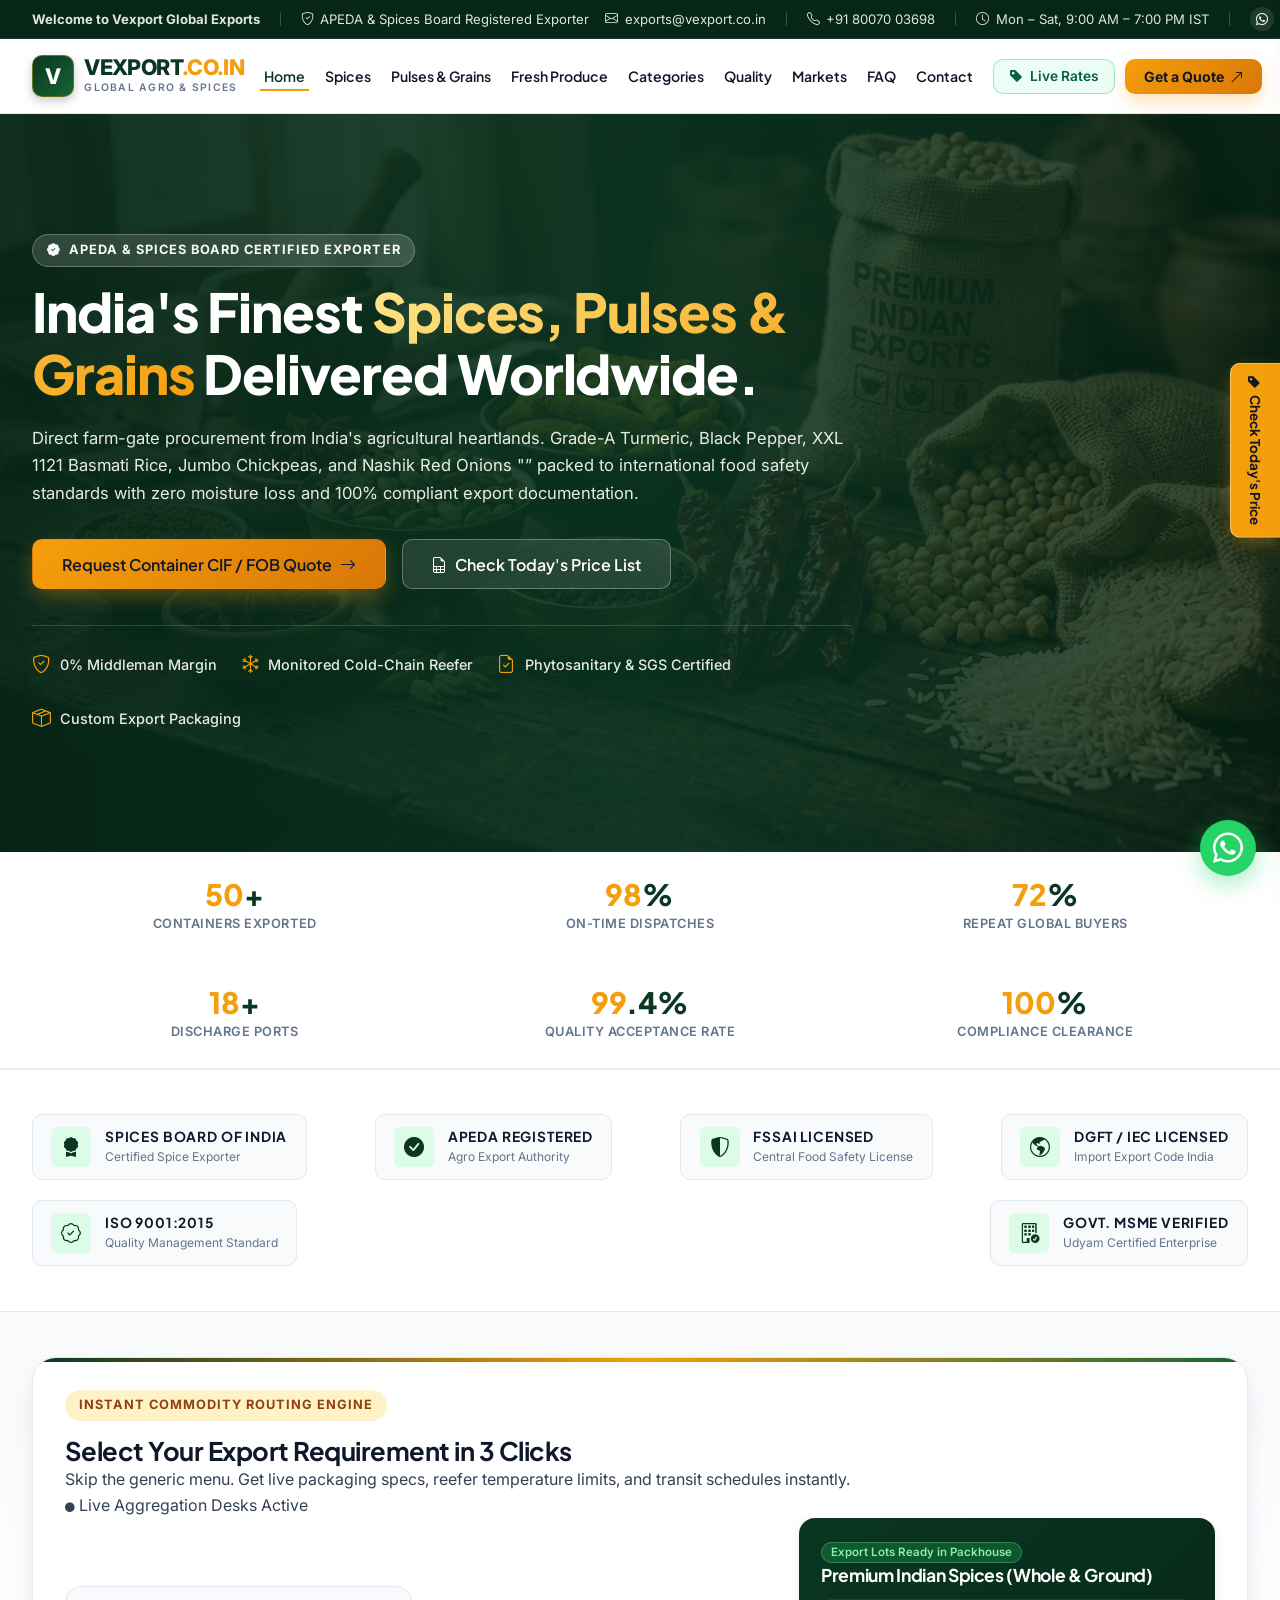
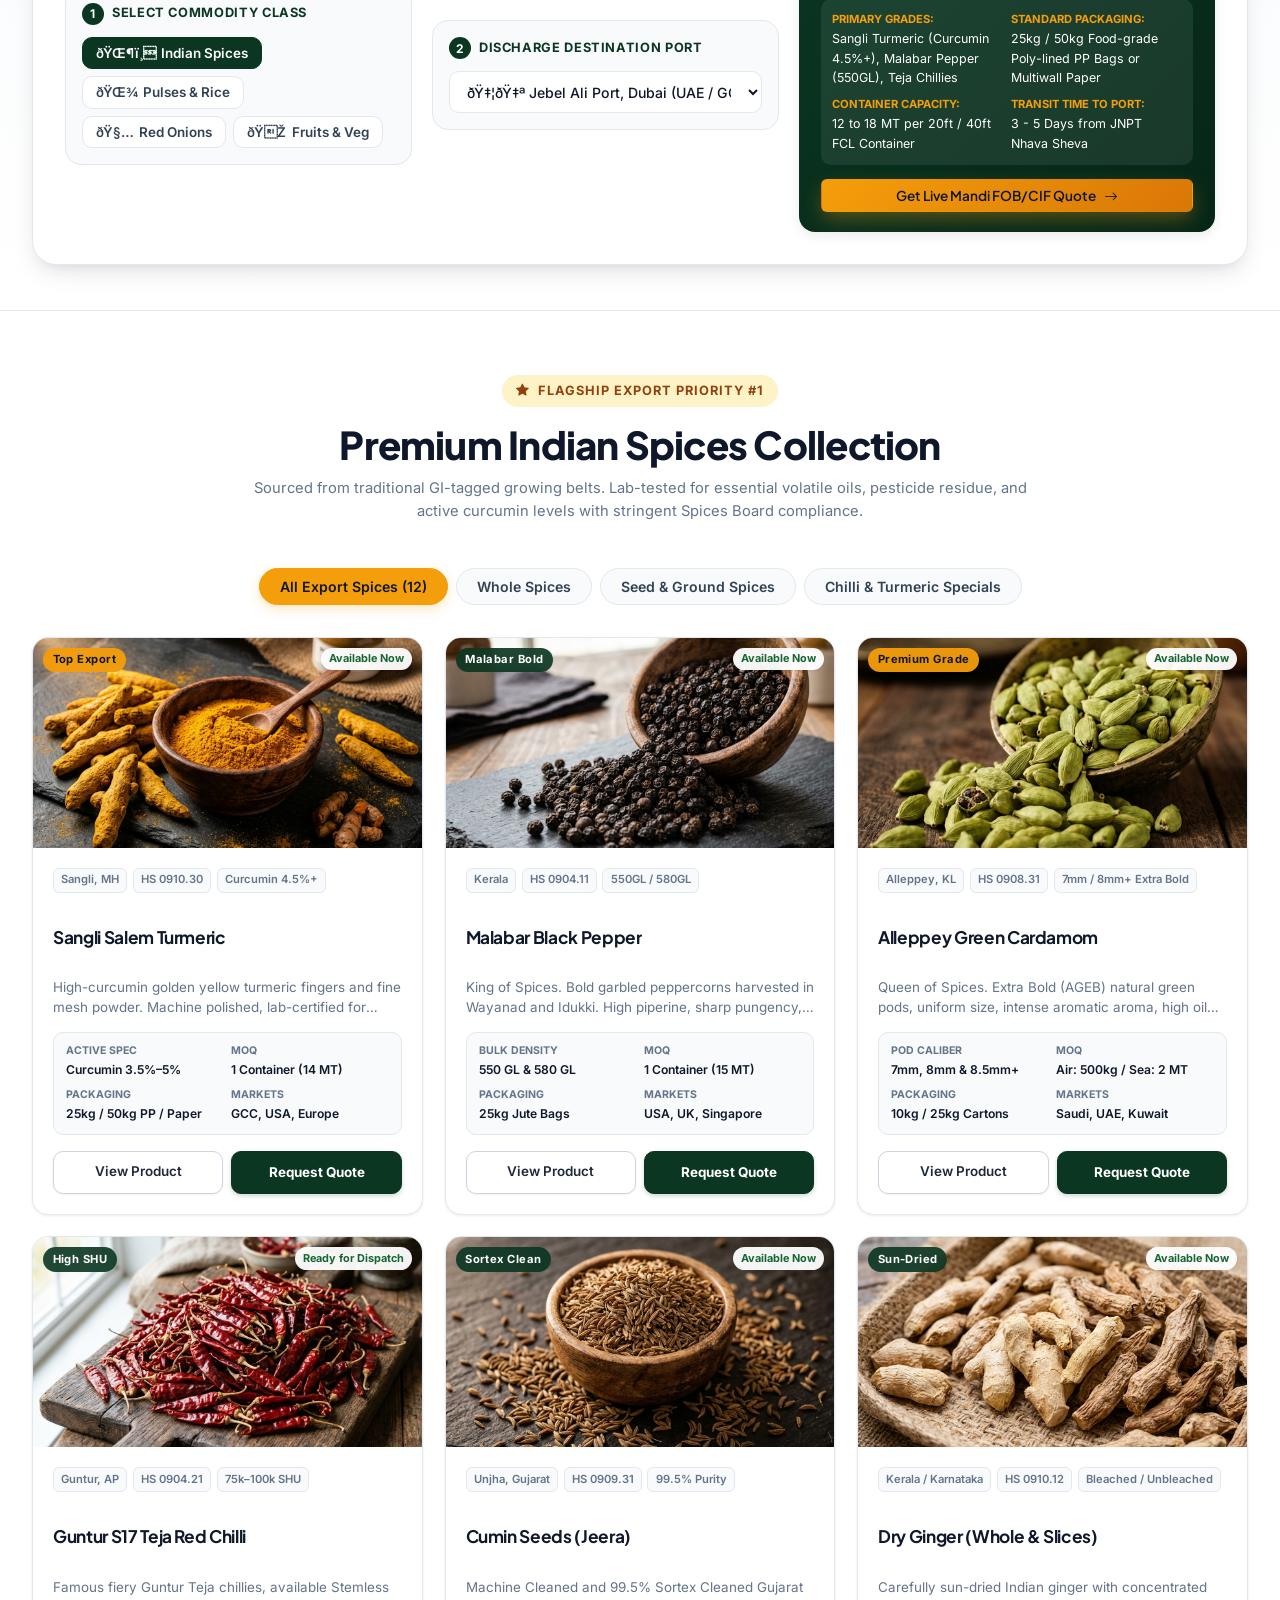
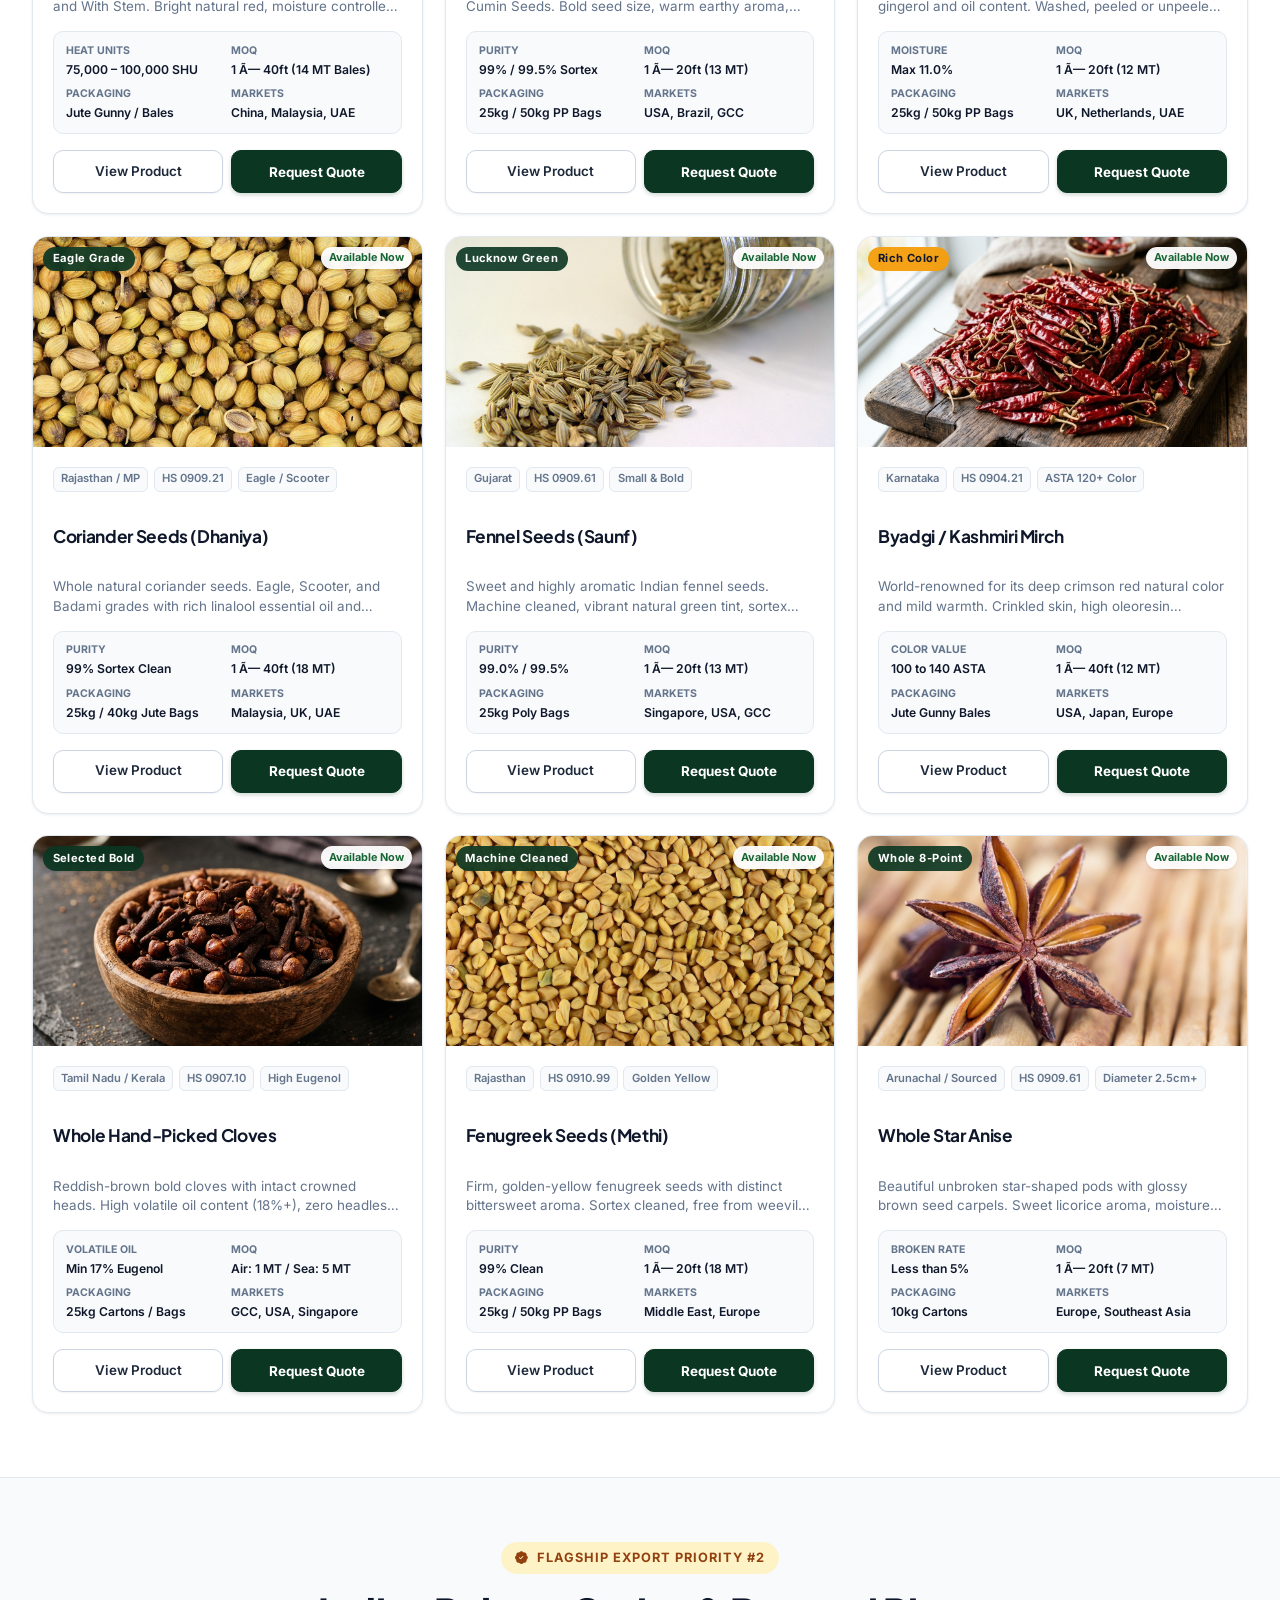
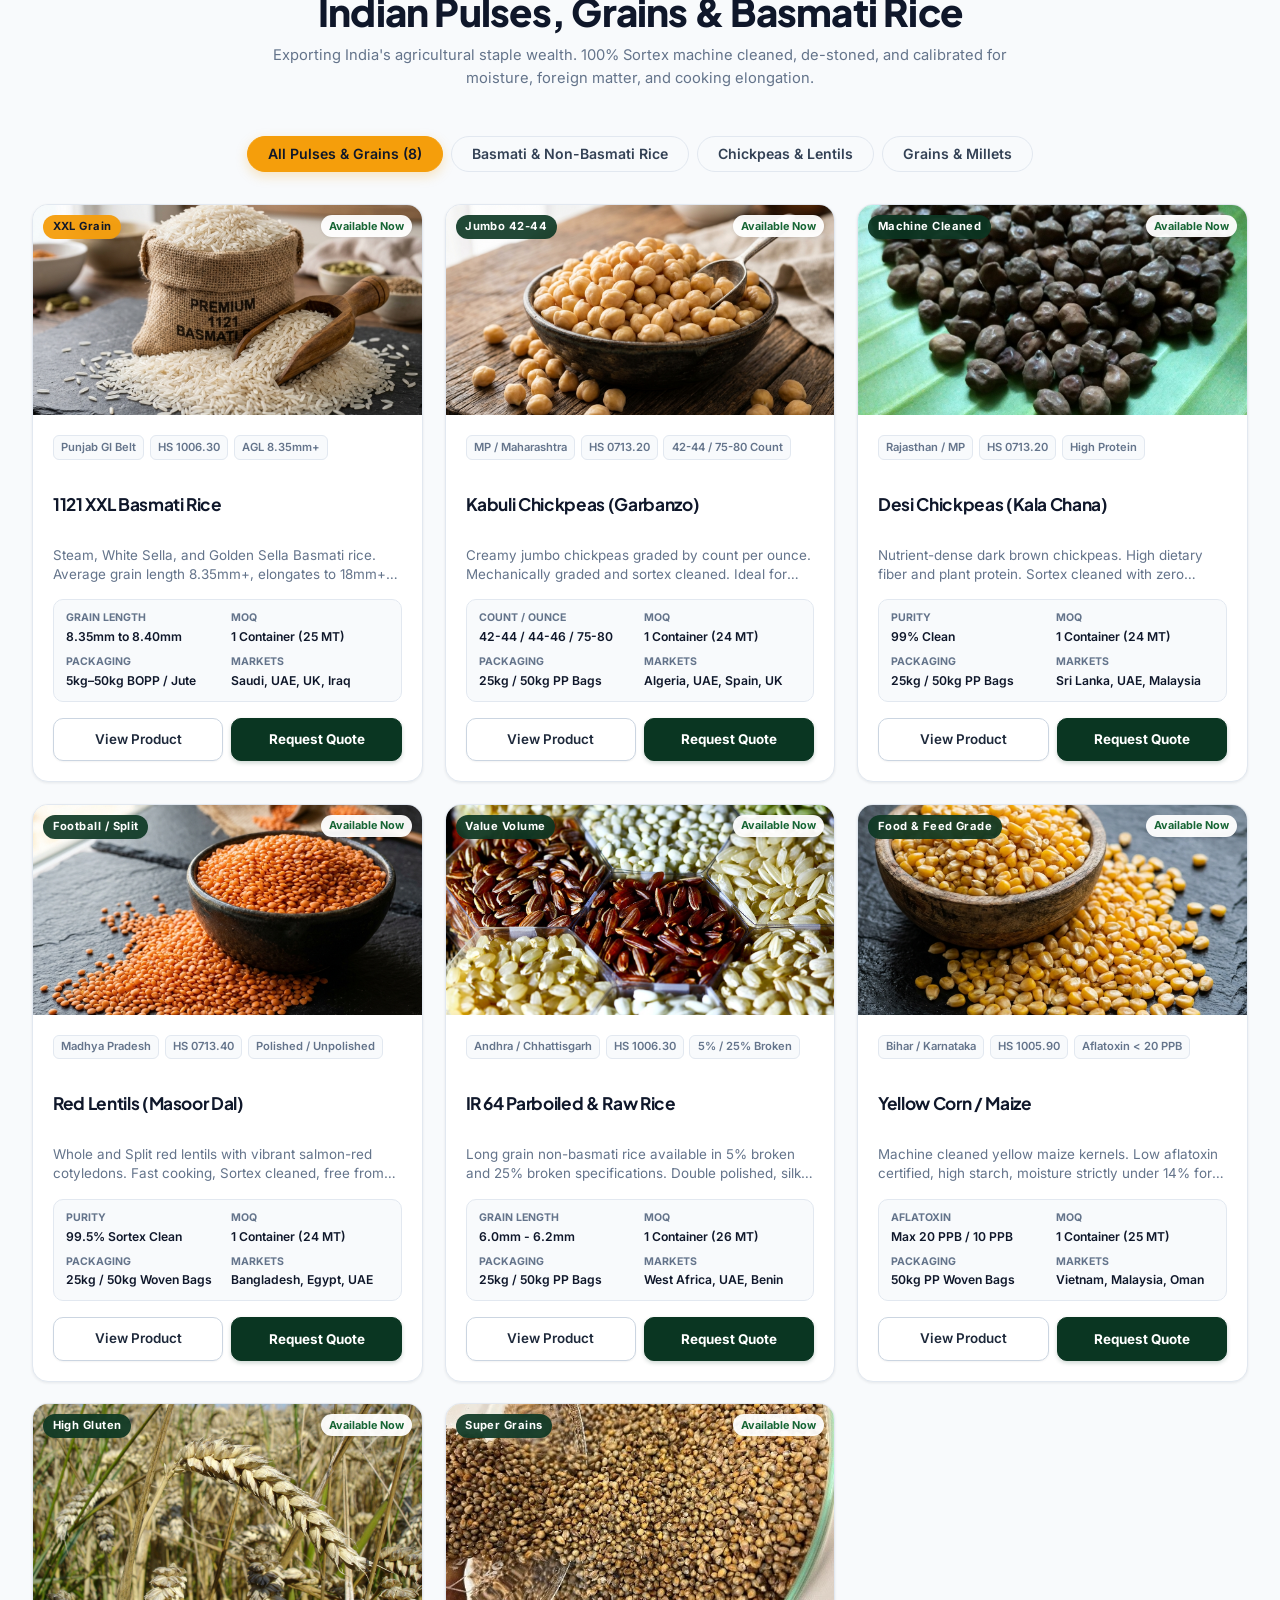
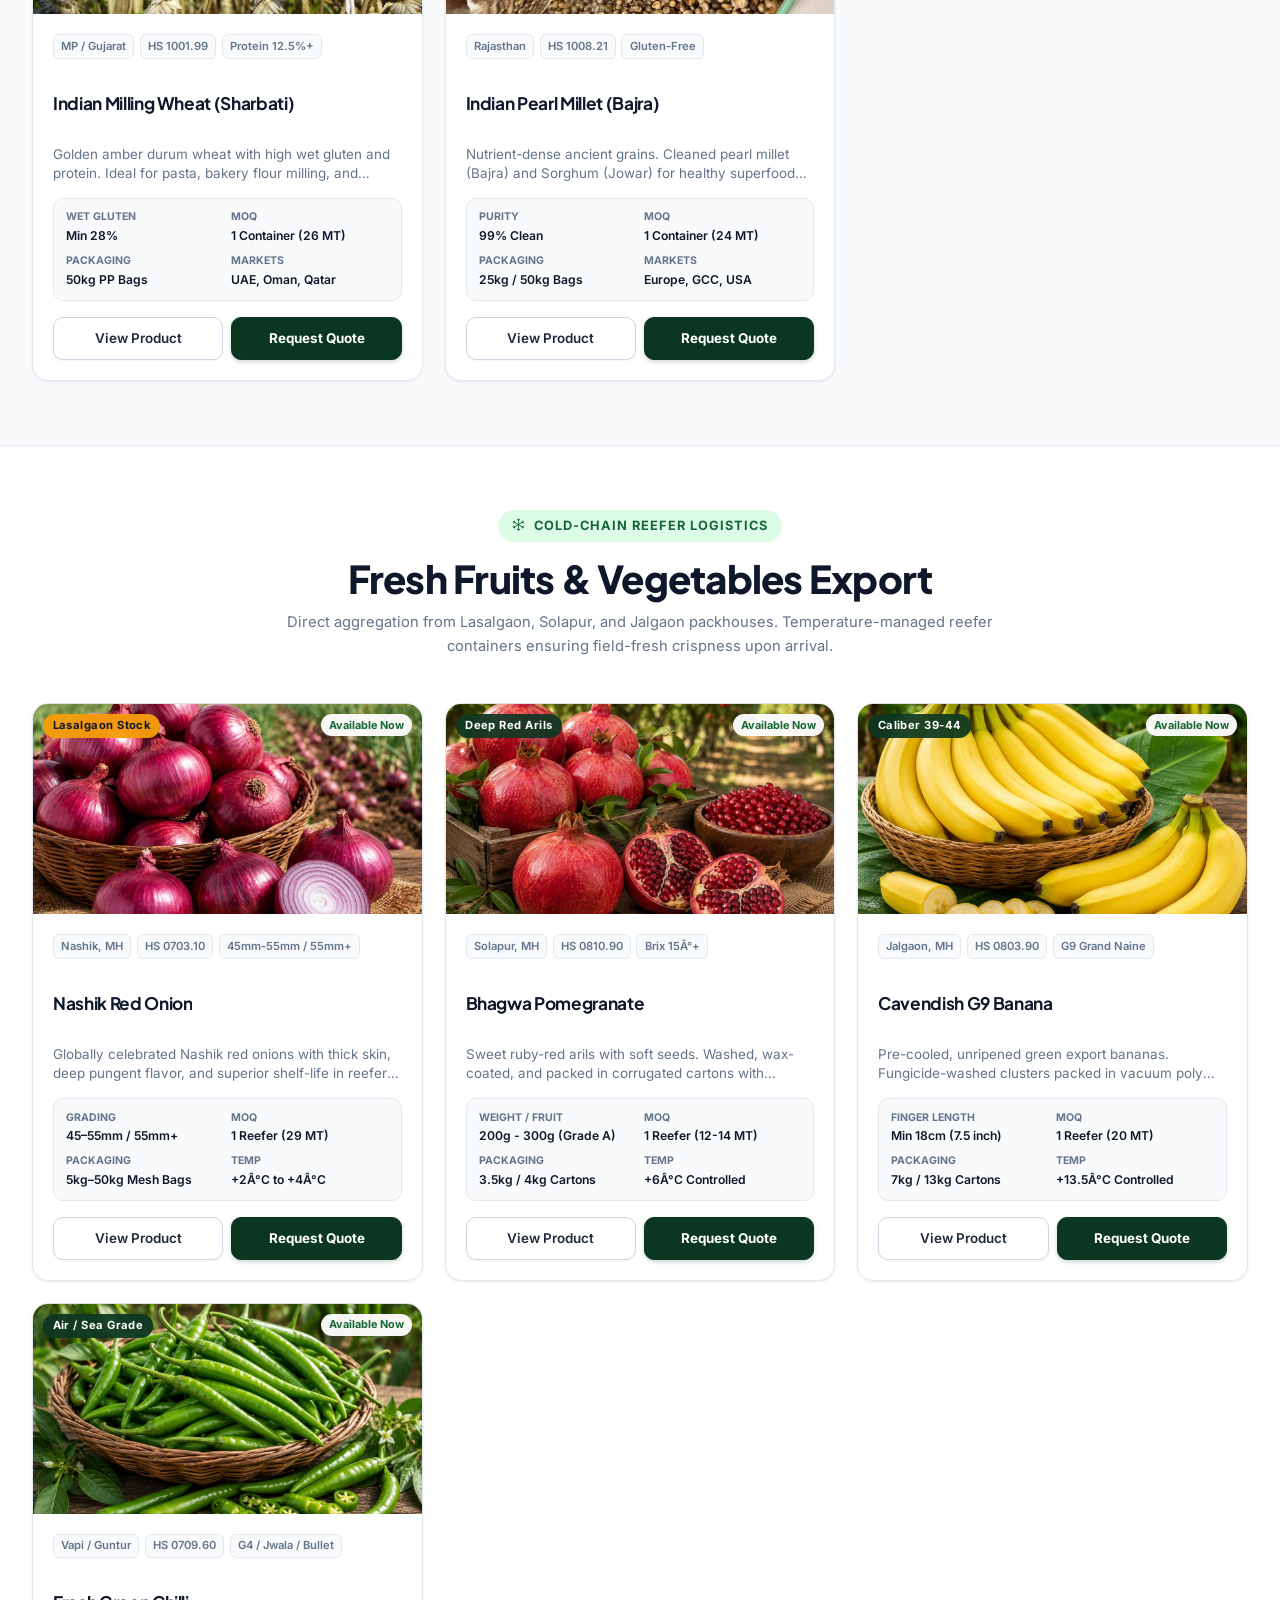
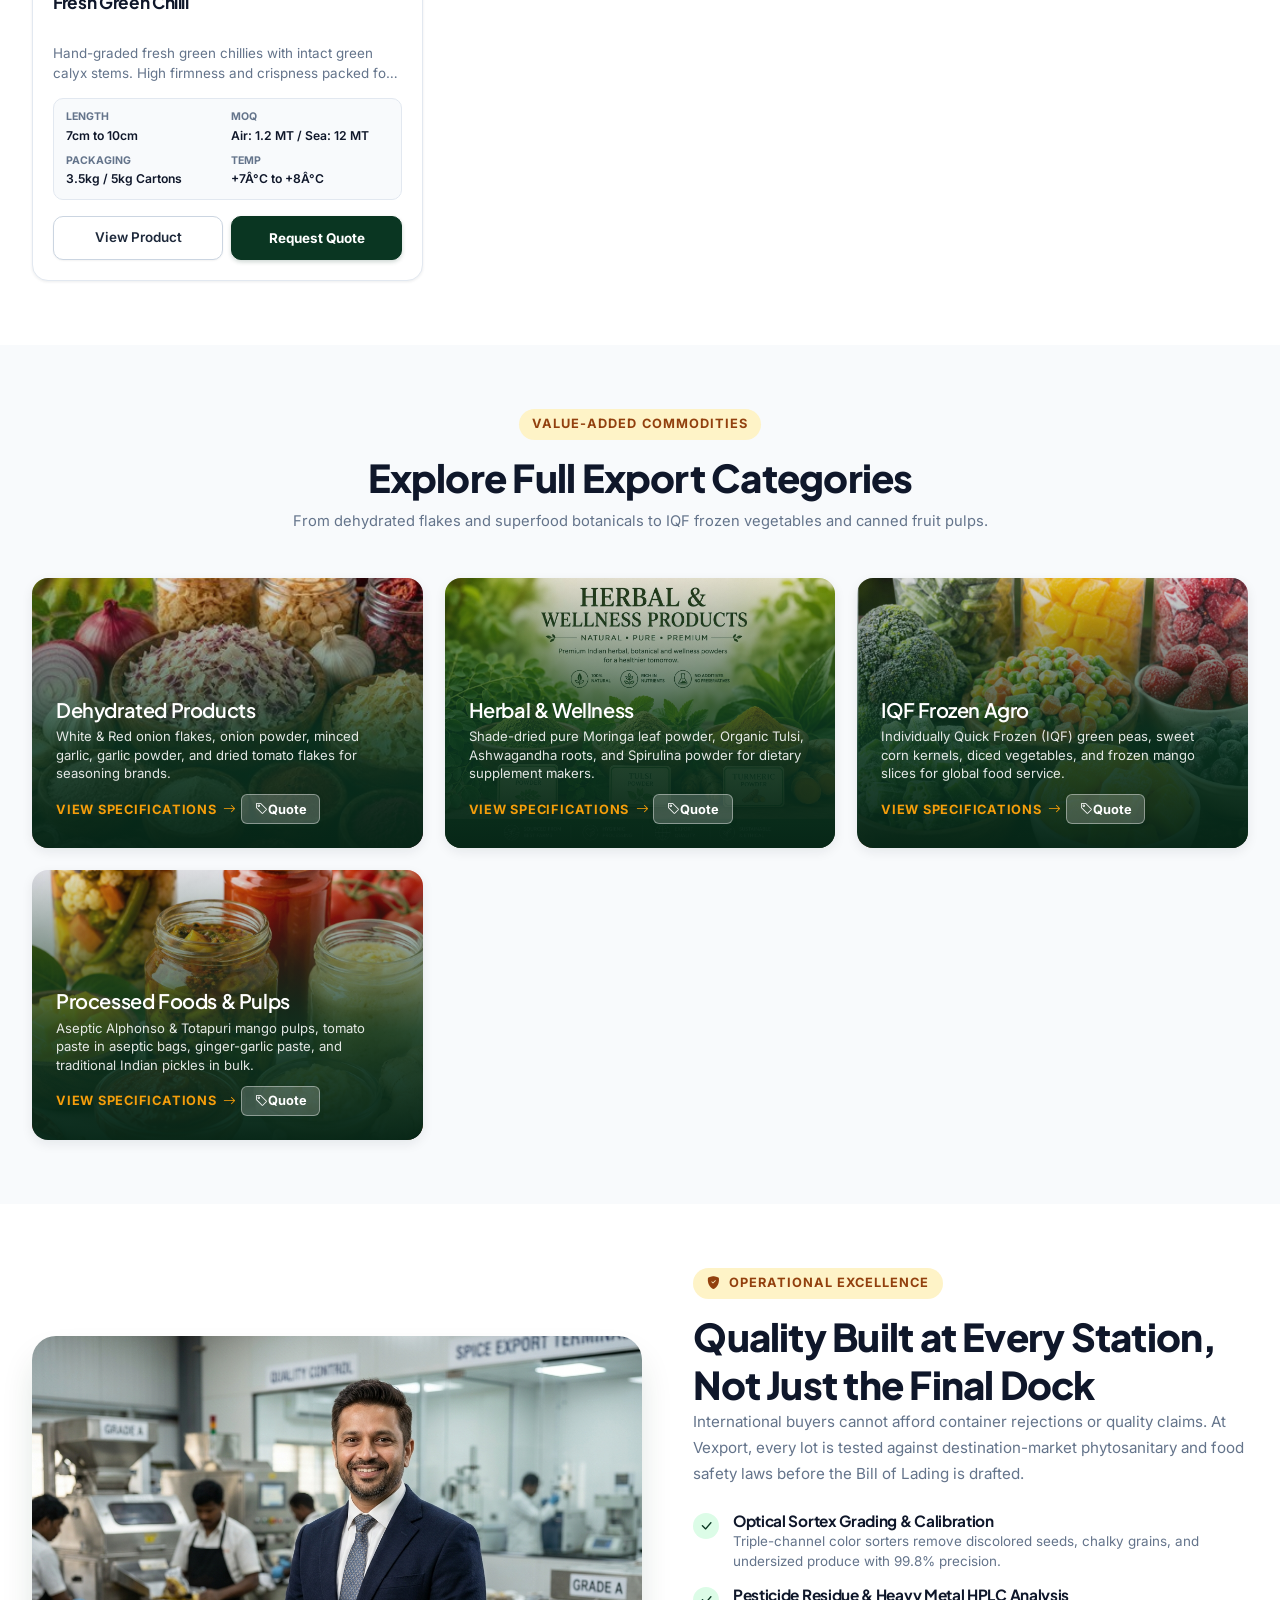
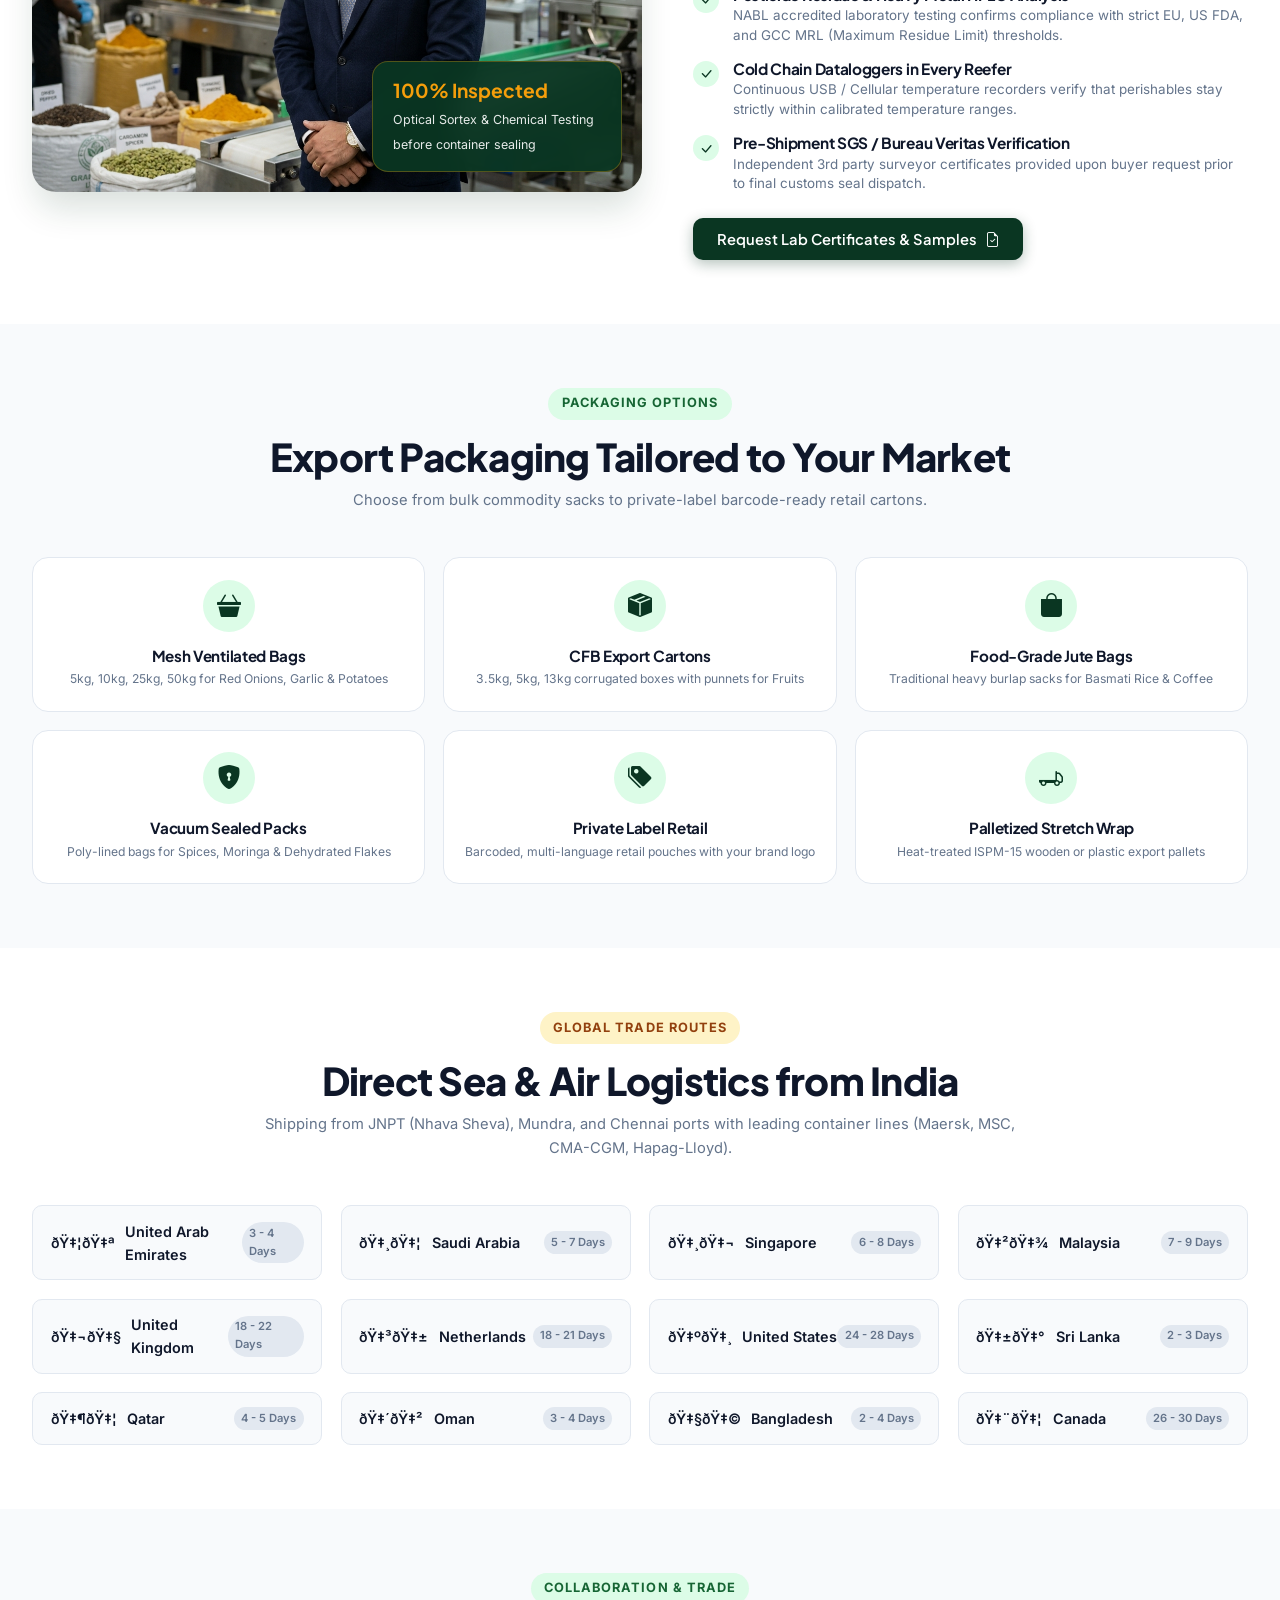
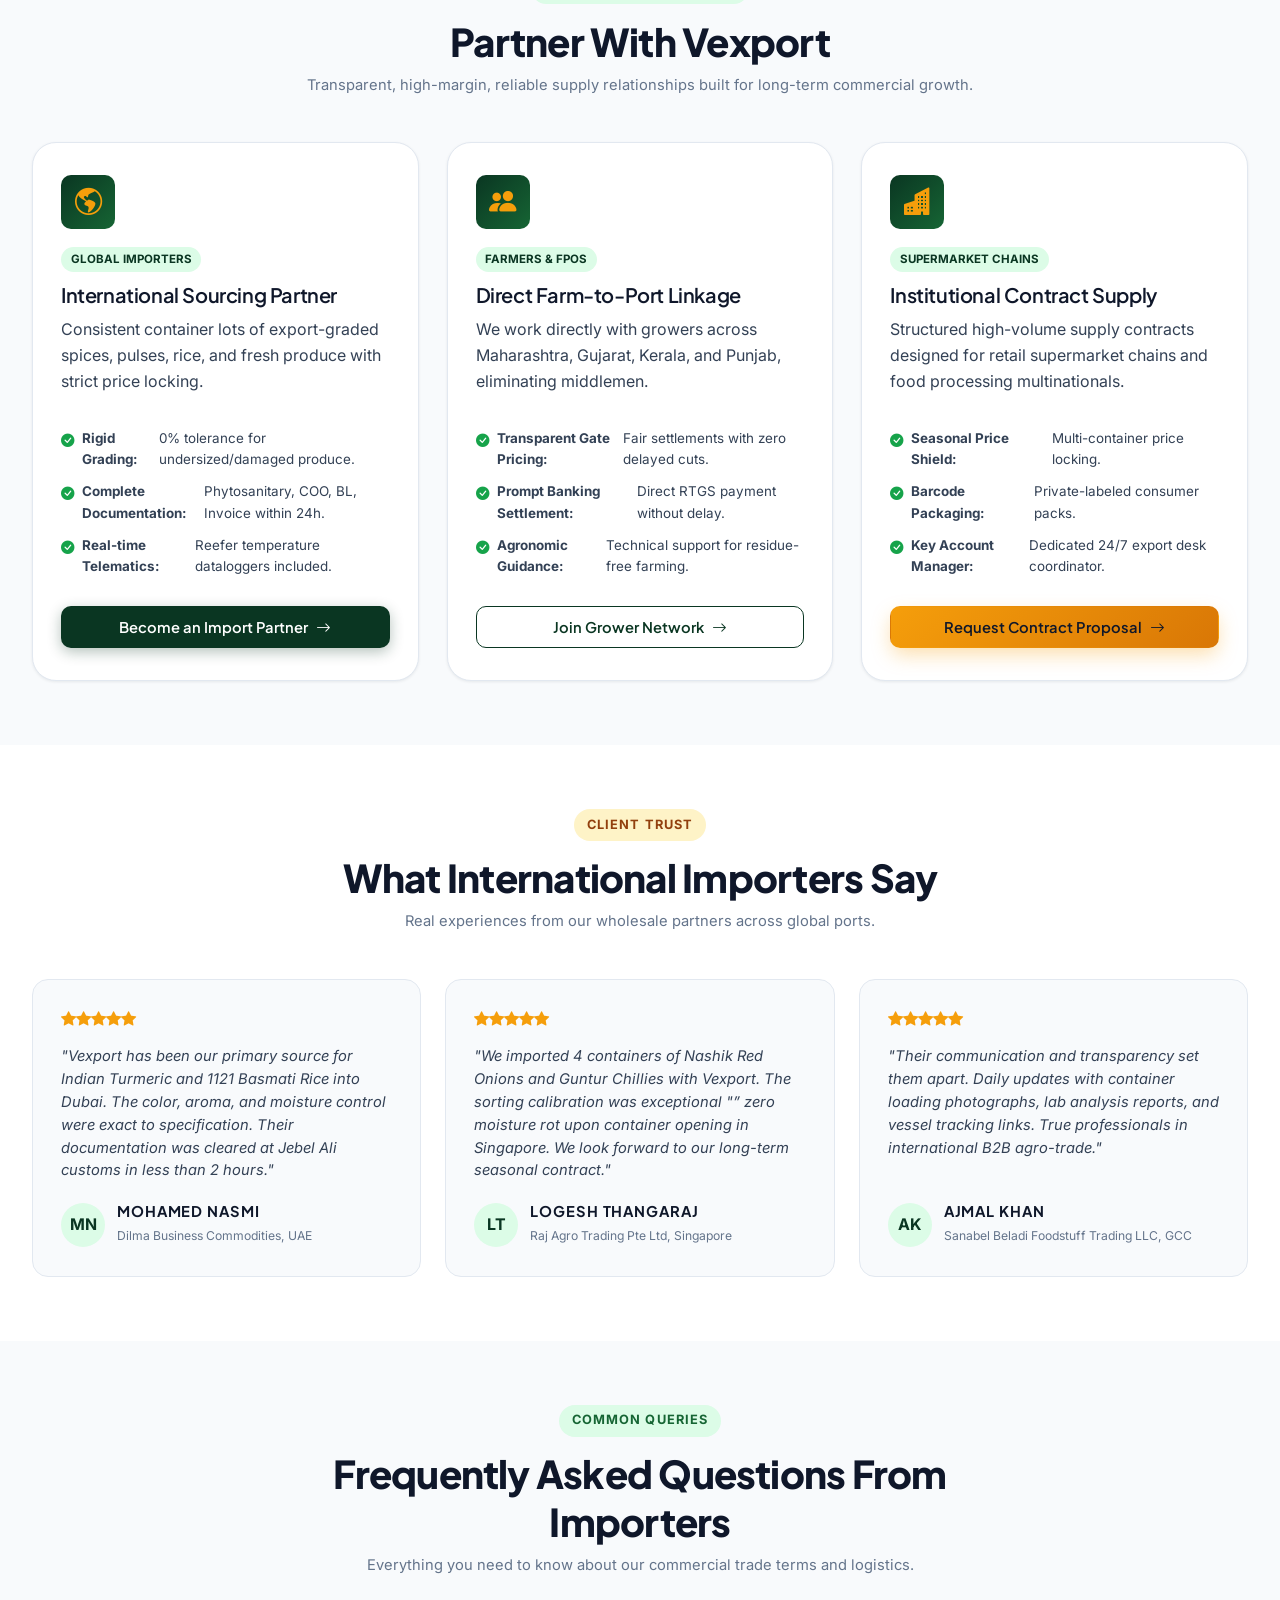
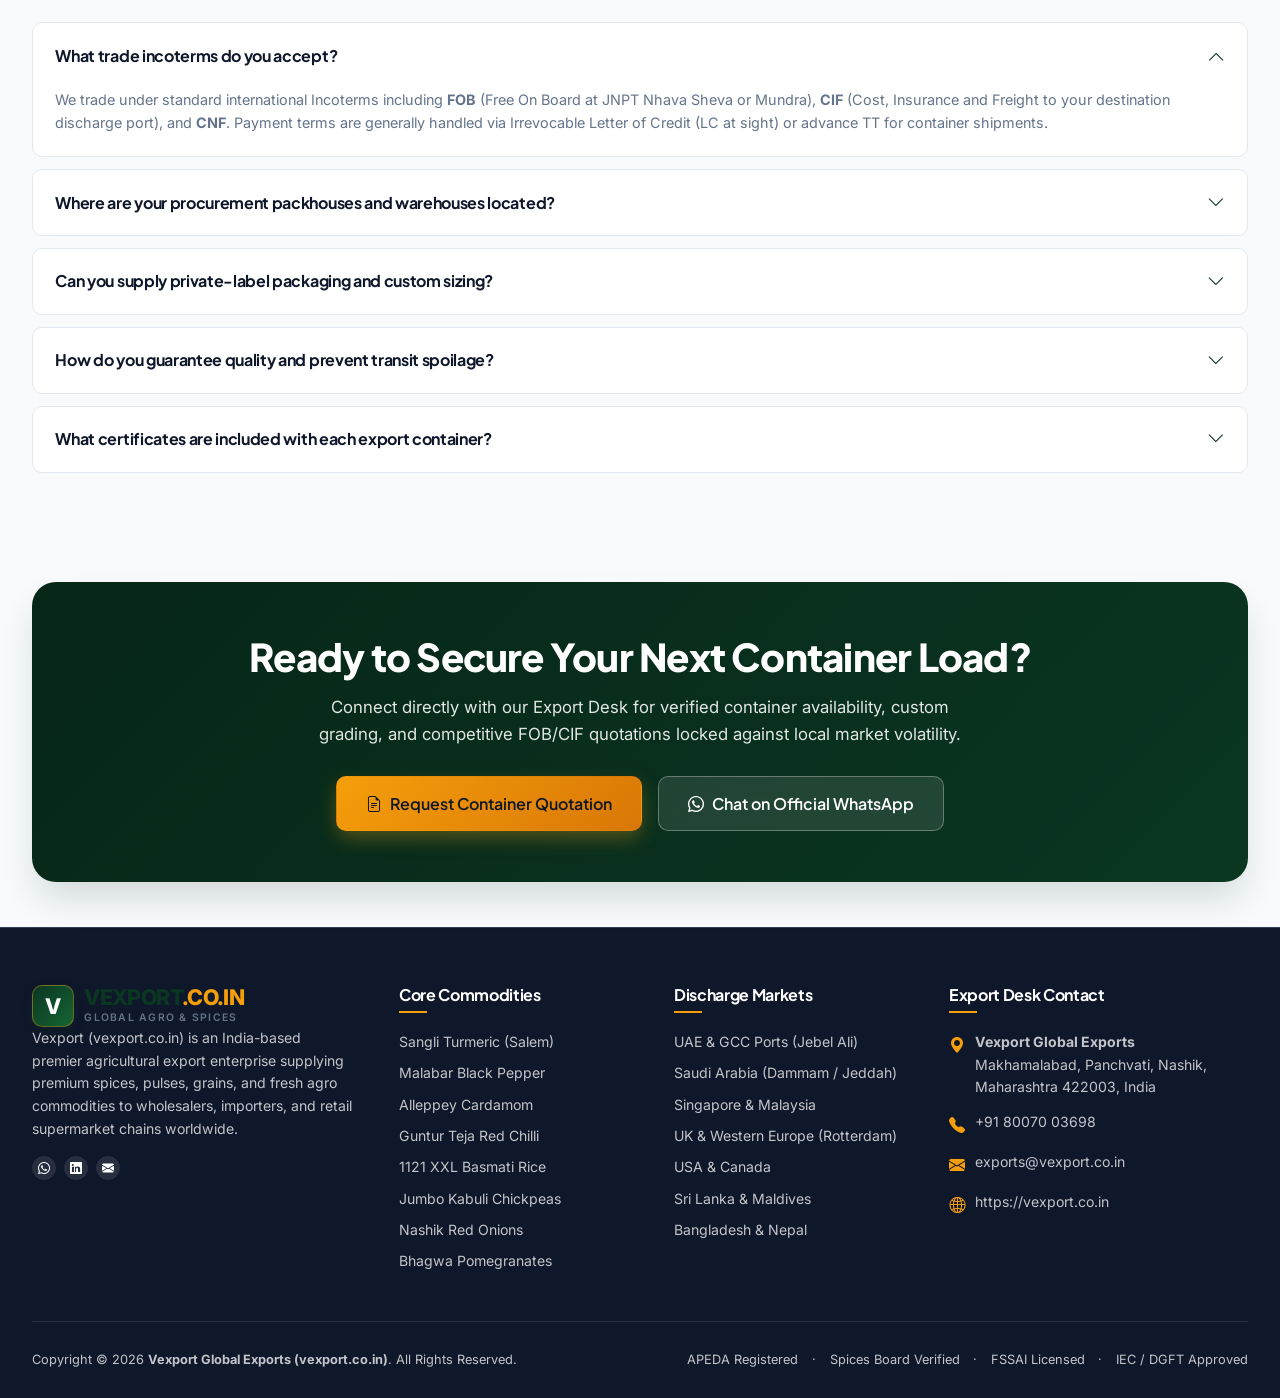
==== index.html @ b4bb17cd "Initial commit: Vexport Global Exports website with interactive features and Admin CMS" ====
﻿<!DOCTYPE html>
<html lang="en">
<head>
  <meta charset="UTF-8">
  <meta name="viewport" content="width=device-width, initial-scale=1.0">
  <title>Vexport | Leading Indian Exporter of Premium Spices, Pulses, Grains & Fresh Produce</title>
  <meta name="description" content="Vexport (vexport.co.in) is India's premier export house for certified Indian spices, pulses, 1121 Basmati rice, and fresh agro commodities with temperature-monitored reefers and 100% compliant export documentation.">
  <meta name="keywords" content="Vexport, vexport.co.in, Indian spices exporter, turmeric export India, black pepper exporter, pulses exporter, 1121 basmati rice export, chickpea exporter, fresh red onion exporter, APEDA registered exporter">
  <meta name="author" content="Vexport Global Exports">
  <link rel="canonical" href="https://vexport.co.in/">

  <!-- Open Graph Meta -->
  <meta property="og:type" content="website">
  <meta property="og:title" content="Vexport | Premium Indian Spices, Pulses, Grains & Fresh Agro Produce">
  <meta property="og:description" content="Direct farm-to-port export of premium Indian spices, pulses, rice and fresh produce with APEDA, Spices Board and FSSAI certification.">
  <meta property="og:url" content="https://vexport.co.in/">
  <meta property="og:image" content="assets/images/hero-banner.jpg">

  <!-- Favicon -->
  <link rel="icon" type="image/svg+xml" href="data:image/svg+xml,<svg xmlns='http://www.w3.org/2000/svg' viewBox='0 0 100 100'><rect width='100' height='100' rx='20' fill='%230A3622'/><text x='50%' y='68%' font-size='60' font-weight='800' fill='%23F59E0B' text-anchor='middle'>V</text></svg>">

  <!-- Bootstrap Icons & Stylesheet -->
  <link rel="stylesheet" href="https://cdn.jsdelivr.net/npm/bootstrap-icons@1.11.3/font/bootstrap-icons.min.css">
  <link rel="stylesheet" href="assets/css/style.css">
</head>
<body>

  <!-- ==========================================================================
       1. TOP UTILITY BAR (Clean, Professional Competitor-Matched Layout)
       ========================================================================== -->
  <div class="vex-topbar">
    <div class="vex-container vex-topbar-inner">
      <div class="topbar-left">
        <div class="topbar-item">
          <b>Welcome to Vexport Global Exports</b>
        </div>
        <div class="topbar-divider"></div>
        <div class="topbar-item">
          <i class="bi bi-shield-check text-warning"></i>
          <span>APEDA &amp; Spices Board Registered Exporter</span>
        </div>
      </div>
      <div class="topbar-right">
        <div class="topbar-item">
          <i class="bi bi-envelope"></i>
          <a href="mailto:exports@vexport.co.in">exports@vexport.co.in</a>
        </div>
        <div class="topbar-divider"></div>
        <div class="topbar-item">
          <i class="bi bi-telephone"></i>
          <a href="tel:+918007003698">+91 80070 03698</a>
        </div>
        <div class="topbar-divider"></div>
        <div class="topbar-item">
          <i class="bi bi-clock"></i>
          <span>Mon – Sat, 9:00 AM – 7:00 PM IST</span>
        </div>
        <div class="topbar-divider"></div>
        <div class="topbar-socials">
          <a href="https://wa.me/918007003698" target="_blank" aria-label="WhatsApp"><i class="bi bi-whatsapp"></i></a>
          <a href="https://linkedin.com" target="_blank" aria-label="LinkedIn"><i class="bi bi-linkedin"></i></a>
          <a href="mailto:exports@vexport.co.in" aria-label="Email"><i class="bi bi-envelope-fill"></i></a>
        </div>
      </div>
    </div>
  </div>

  <!-- ==========================================================================
       2. STICKY HEADER & NAVBAR (Single-Line Horizon Architecture)
       ========================================================================== -->
  <header class="vex-header" id="siteHeader">
    <div class="vex-container vex-nav-inner">
      <!-- Brand Logo (Left) -->
      <a href="index.html" class="vex-logo">
        <div class="logo-badge">V</div>
        <div class="logo-text-wrap">
          <span class="logo-brand">VEXPORT<span>.CO.IN</span></span>
          <span class="logo-tagline">Global Agro &amp; Spices</span>
        </div>
      </a>

      <!-- Center Nav Links (Single Clean Line, No Wrapping) -->
      <ul class="vex-nav-menu" id="vexNavMenu">
        <li><a href="#home" class="nav-link active">Home</a></li>
        <li><a href="#spices" class="nav-link">Spices</a></li>
        <li><a href="#pulses" class="nav-link">Pulses &amp; Grains</a></li>
        <li><a href="#fresh-produce" class="nav-link">Fresh Produce</a></li>
        <li><a href="#categories" class="nav-link">Categories</a></li>
        <li><a href="#quality" class="nav-link">Quality</a></li>
        <li><a href="#markets" class="nav-link">Markets</a></li>
        <li><a href="#faq" class="nav-link">FAQ</a></li>
        <li><a href="#contact" class="nav-link">Contact</a></li>
      </ul>

      <!-- Action Area (Right Side - Single Row Aligned) -->
      <div class="vex-nav-actions">
        <button type="button" class="btn-nav-rates js-open-price-drawer" data-product="All Commodities">
          <i class="bi bi-tag-fill text-success"></i>
          <span>Live Rates</span>
        </button>
        <button type="button" class="btn-nav-quote js-open-quote-modal">
          <span>Get a Quote</span>
          <i class="bi bi-arrow-up-right"></i>
        </button>
        <button type="button" class="mobile-toggle-btn" id="mobileMenuToggle" aria-label="Toggle navigation">
          <i class="bi bi-list"></i>
        </button>
      </div>
    </div>
  </header>

  <!-- ==========================================================================
       3. HERO SECTION
       ========================================================================== -->
  <section class="vex-hero" id="home">
    <div class="hero-bg-overlay"></div>
    <img src="assets/images/hero-banner.jpg" alt="Vexport Indian spices, pulses, rice and export agriculture" class="hero-bg-img">
    <div class="vex-container">
      <div class="hero-content">
        <span class="eyebrow eyebrow-dark">
          <i class="bi bi-patch-check-fill text-warning"></i> APEDA &amp; SPICES BOARD CERTIFIED EXPORTER
        </span>
        <h1 class="hero-title">
          India's Finest <span>Spices, Pulses &amp; Grains</span> Delivered Worldwide.
        </h1>
        <p class="hero-lead">
          Direct farm-gate procurement from India's agricultural heartlands. Grade-A Turmeric, Black Pepper, XXL 1121 Basmati Rice, Jumbo Chickpeas, and Nashik Red Onions "” packed to international food safety standards with zero moisture loss and 100% compliant export documentation.
        </p>

        <div class="hero-ctas">
          <button type="button" class="btn btn-gold btn-lg js-open-quote-modal" data-product="Container Shipment Enquiry">
            <span>Request Container CIF / FOB Quote</span>
            <i class="bi bi-arrow-right"></i>
          </button>
          <button type="button" class="btn btn-outline-white btn-lg js-open-price-drawer" data-product="Today's Live Price">
            <i class="bi bi-file-earmark-spreadsheet"></i>
            <span>Check Today's Price List</span>
          </button>
        </div>

        <div class="hero-highlights">
          <div class="highlight-item">
            <i class="bi bi-shield-check"></i>
            <span>0% Middleman Margin</span>
          </div>
          <div class="highlight-item">
            <i class="bi bi-snow"></i>
            <span>Monitored Cold-Chain Reefer</span>
          </div>
          <div class="highlight-item">
            <i class="bi bi-file-earmark-check"></i>
            <span>Phytosanitary &amp; SGS Certified</span>
          </div>
          <div class="highlight-item">
            <i class="bi bi-box-seam"></i>
            <span>Custom Export Packaging</span>
          </div>
        </div>
      </div>
    </div>
  </section>

  <!-- ==========================================================================
       4. PROOF IN NUMBERS (Stats Strip)
       ========================================================================== -->
  <section class="vex-stats-strip">
    <div class="vex-container">
      <div class="stats-grid">
        <div class="stat-card">
          <div class="stat-number"><span class="counter-val" data-target="50">50</span>+</div>
          <div class="stat-label">Containers Exported</div>
        </div>
        <div class="stat-card">
          <div class="stat-number"><span class="counter-val" data-target="98">98</span>%</div>
          <div class="stat-label">On-Time Dispatches</div>
        </div>
        <div class="stat-card">
          <div class="stat-number"><span class="counter-val" data-target="72">72</span>%</div>
          <div class="stat-label">Repeat Global Buyers</div>
        </div>
        <div class="stat-card">
          <div class="stat-number"><span class="counter-val" data-target="18">18</span>+</div>
          <div class="stat-label">Discharge Ports</div>
        </div>
        <div class="stat-card">
          <div class="stat-number"><span class="counter-val" data-target="99">99</span>.4%</div>
          <div class="stat-label">Quality Acceptance Rate</div>
        </div>
        <div class="stat-card">
          <div class="stat-number"><span class="counter-val" data-target="100">100</span>%</div>
          <div class="stat-label">Compliance Clearance</div>
        </div>
      </div>
    </div>
  </section>

  <!-- ==========================================================================
       5. ACCREDITATIONS & STATUTORY TRUST STRIP
       ========================================================================== -->
  <section class="vex-trust-strip section-padding-sm">
    <div class="vex-container">
      <div class="trust-flex">
        <div class="trust-badge-card">
          <div class="trust-icon-box"><i class="bi bi-award-fill"></i></div>
          <div class="trust-text">
            <h6>Spices Board of India</h6>
            <p>Certified Spice Exporter</p>
          </div>
        </div>
        <div class="trust-badge-card">
          <div class="trust-icon-box"><i class="bi bi-check-circle-fill"></i></div>
          <div class="trust-text">
            <h6>APEDA Registered</h6>
            <p>Agro Export Authority</p>
          </div>
        </div>
        <div class="trust-badge-card">
          <div class="trust-icon-box"><i class="bi bi-shield-shaded"></i></div>
          <div class="trust-text">
            <h6>FSSAI Licensed</h6>
            <p>Central Food Safety License</p>
          </div>
        </div>
        <div class="trust-badge-card">
          <div class="trust-icon-box"><i class="bi bi-globe-americas"></i></div>
          <div class="trust-text">
            <h6>DGFT / IEC Licensed</h6>
            <p>Import Export Code India</p>
          </div>
        </div>
        <div class="trust-badge-card">
          <div class="trust-icon-box"><i class="bi bi-patch-check"></i></div>
          <div class="trust-text">
            <h6>ISO 9001:2015</h6>
            <p>Quality Management Standard</p>
          </div>
        </div>
        <div class="trust-badge-card">
          <div class="trust-icon-box"><i class="bi bi-building-check"></i></div>
          <div class="trust-text">
            <h6>Govt. MSME Verified</h6>
            <p>Udyam Certified Enterprise</p>
          </div>
        </div>
      </div>
    </div>
  </section>

  <!-- ==========================================================================
       6. COGNITIVE CLARITY: 3-STEP SMART PRODUCE ROUTER
       ========================================================================== -->
  <section class="vex-router-section section-padding-sm">
    <div class="vex-container">
      <div class="router-box">
        <div class="row align-items-center mb-3">
          <div class="col-lg-8">
            <span class="eyebrow eyebrow-gold">Instant Commodity Routing Engine</span>
            <h3 class="mb-1">Select Your Export Requirement in 3 Clicks</h3>
            <p class="text-muted small mb-0">Skip the generic menu. Get live packaging specs, reefer temperature limits, and transit schedules instantly.</p>
          </div>
          <div class="col-lg-4 text-lg-end mt-3 mt-lg-0">
            <span class="badge bg-success-subtle text-success p-2 rounded-pill"><i class="bi bi-circle-fill text-success me-1" style="font-size:0.6rem;"></i> Live Aggregation Desks Active</span>
          </div>
        </div>

        <div class="router-steps-grid">
          <!-- Step 1: Select Commodity -->
          <div class="router-step-col">
            <div class="step-label">
              <span class="step-badge">1</span>
              <span>Select Commodity Class</span>
            </div>
            <div class="router-chips">
              <button type="button" class="router-chip-btn active" data-commodity="spices">
                <span>ðŸŒ¶ï¸</span> Indian Spices
              </button>
              <button type="button" class="router-chip-btn" data-commodity="pulses">
                <span>ðŸŒ¾</span> Pulses &amp; Rice
              </button>
              <button type="button" class="router-chip-btn" data-commodity="onions">
                <span>ðŸ§…</span> Red Onions
              </button>
              <button type="button" class="router-chip-btn" data-commodity="fruits">
                <span>ðŸŽ</span> Fruits &amp; Veg
              </button>
            </div>
          </div>

          <!-- Step 2: Destination Port -->
          <div class="router-step-col">
            <div class="step-label">
              <span class="step-badge">2</span>
              <span>Discharge Destination Port</span>
            </div>
            <select class="router-select" id="routerPortSelect">
              <option value="jebel-ali" selected>ðŸ‡¦ðŸ‡ª Jebel Ali Port, Dubai (UAE / GCC)</option>
              <option value="dammam">ðŸ‡¸ðŸ‡¦ Dammam / King Abdulaziz Port (Saudi)</option>
              <option value="singapore">ðŸ‡¸ðŸ‡¬ Port of Singapore (Southeast Asia)</option>
              <option value="rotterdam">ðŸ‡³ðŸ‡± Port of Rotterdam (Europe Hub)</option>
              <option value="new-york">ðŸ‡ºðŸ‡¸ Port of New York / New Jersey (USA)</option>
            </select>
          </div>

          <!-- Step 3: Result Preview & Action -->
          <div class="router-result-card">
            <div class="router-result-head">
              <div>
                <span class="router-result-status" id="routerResultStatus">Ready for Container Booking</span>
                <h5 class="router-result-title mt-1" id="routerResultTitle">Premium Indian Spices</h5>
              </div>
            </div>
            <div class="router-result-specs" id="routerResultSpecs">
              <!-- Dynamically populated by app.js -->
            </div>
            <button type="button" class="btn btn-gold btn-sm w-100 justify-content-center" id="routerResultCta">
              <span>Get Live Mandi FOB/CIF Quote</span>
              <i class="bi bi-arrow-right"></i>
            </button>
          </div>
        </div>
      </div>
    </div>
  </section>

  <!-- ==========================================================================
       7. PRIMARY FOCUS #1: PREMIUM INDIAN SPICES (EXPANDED CATALOG)
       ========================================================================== -->
  <section class="vex-spices-section section-padding" id="spices">
    <div class="vex-container">
      <div class="section-header">
        <span class="eyebrow eyebrow-gold"><i class="bi bi-star-fill text-warning"></i> Flagship Export Priority #1</span>
        <h2>Premium Indian Spices Collection</h2>
        <p class="section-subtitle">
          Sourced from traditional GI-tagged growing belts. Lab-tested for essential volatile oils, pesticide residue, and active curcumin levels with stringent Spices Board compliance.
        </p>
      </div>

      <!-- Spice Subtabs -->
      <div class="spice-subtabs" id="spiceTabs">
        <button type="button" class="subtab-btn active" data-filter="all">All Export Spices (12)</button>
        <button type="button" class="subtab-btn" data-filter="whole">Whole Spices</button>
        <button type="button" class="subtab-btn" data-filter="ground-seed">Seed &amp; Ground Spices</button>
        <button type="button" class="subtab-btn" data-filter="chilli-turmeric">Chilli &amp; Turmeric Specials</button>
      </div>

      <!-- Spices Product Grid -->
      <div class="products-grid-4" id="spiceGrid">
        
        <!-- Spice 1: Turmeric -->
        <div class="product-card" data-spice-type="chilli-turmeric">
          <span class="product-card-badge badge-gold">Top Export</span>
          <span class="product-card-avail">Available Now</span>
          <div class="product-img-wrap">
            <img src="assets/images/turmeric.jpg" alt="Sangli Salem Turmeric" class="product-img" loading="lazy">
          </div>
          <div class="product-body">
            <div class="product-meta-tags">
              <span class="meta-tag">Sangli, MH</span>
              <span class="meta-tag">HS 0910.30</span>
              <span class="meta-tag">Curcumin 4.5%+</span>
            </div>
            <h4 class="product-title"><a href="product-detail.html?product=sangli-turmeric" target="_blank">Sangli Salem Turmeric</a></h4>
            <p class="product-desc">High-curcumin golden yellow turmeric fingers and fine mesh powder. Machine polished, lab-certified for purity and low lead.</p>
            <div class="product-specs-table">
              <div class="spec-cell"><strong>Active Spec</strong><span>Curcumin 3.5%–5%</span></div>
              <div class="spec-cell"><strong>MOQ</strong><span>1 Container (14 MT)</span></div>
              <div class="spec-cell"><strong>Packaging</strong><span>25kg / 50kg PP / Paper</span></div>
              <div class="spec-cell"><strong>Markets</strong><span>GCC, USA, Europe</span></div>
            </div>
            <div class="product-card-footer">
              <a href="product-detail.html?product=sangli-turmeric" target="_blank" class="btn-card-view">View Product</a>
              <button type="button" class="btn-card-quote js-open-quote-modal" data-product="Sangli Salem Turmeric">Request Quote</button>
            </div>
          </div>
        </div>

        <!-- Spice 2: Black Pepper (LOCAL HIGH-RES IMAGE) -->
        <div class="product-card" data-spice-type="whole">
          <span class="product-card-badge">Malabar Bold</span>
          <span class="product-card-avail">Available Now</span>
          <div class="product-img-wrap">
            <img src="assets/images/black-pepper.jpg" alt="Malabar Black Pepper" class="product-img" loading="lazy">
          </div>
          <div class="product-body">
            <div class="product-meta-tags">
              <span class="meta-tag">Kerala</span>
              <span class="meta-tag">HS 0904.11</span>
              <span class="meta-tag">550GL / 580GL</span>
            </div>
            <h4 class="product-title"><a href="product-detail.html?product=malabar-black-pepper" target="_blank">Malabar Black Pepper</a></h4>
            <p class="product-desc">King of Spices. Bold garbled peppercorns harvested in Wayanad and Idukki. High piperine, sharp pungency, zero mold.</p>
            <div class="product-specs-table">
              <div class="spec-cell"><strong>Bulk Density</strong><span>550 GL &amp; 580 GL</span></div>
              <div class="spec-cell"><strong>MOQ</strong><span>1 Container (15 MT)</span></div>
              <div class="spec-cell"><strong>Packaging</strong><span>25kg Jute Bags</span></div>
              <div class="spec-cell"><strong>Markets</strong><span>USA, UK, Singapore</span></div>
            </div>
            <div class="product-card-footer">
              <a href="product-detail.html?product=malabar-black-pepper" target="_blank" class="btn-card-view">View Product</a>
              <button type="button" class="btn-card-quote js-open-quote-modal" data-product="Malabar Black Pepper">Request Quote</button>
            </div>
          </div>
        </div>

        <!-- Spice 3: Green Cardamom (LOCAL AUTHENTIC IMAGE - NO BROCCOLI) -->
        <div class="product-card" data-spice-type="whole">
          <span class="product-card-badge badge-gold">Premium Grade</span>
          <span class="product-card-avail">Available Now</span>
          <div class="product-img-wrap">
            <img src="assets/images/cardamom.jpg" alt="Alleppey Green Cardamom" class="product-img" loading="lazy">
          </div>
          <div class="product-body">
            <div class="product-meta-tags">
              <span class="meta-tag">Alleppey, KL</span>
              <span class="meta-tag">HS 0908.31</span>
              <span class="meta-tag">7mm / 8mm+ Extra Bold</span>
            </div>
            <h4 class="product-title"><a href="product-detail.html?product=alleppey-cardamom" target="_blank">Alleppey Green Cardamom</a></h4>
            <p class="product-desc">Queen of Spices. Extra Bold (AGEB) natural green pods, uniform size, intense aromatic aroma, high oil content.</p>
            <div class="product-specs-table">
              <div class="spec-cell"><strong>Pod Caliber</strong><span>7mm, 8mm &amp; 8.5mm+</span></div>
              <div class="spec-cell"><strong>MOQ</strong><span>Air: 500kg / Sea: 2 MT</span></div>
              <div class="spec-cell"><strong>Packaging</strong><span>10kg / 25kg Cartons</span></div>
              <div class="spec-cell"><strong>Markets</strong><span>Saudi, UAE, Kuwait</span></div>
            </div>
            <div class="product-card-footer">
              <a href="product-detail.html?product=alleppey-cardamom" target="_blank" class="btn-card-view">View Product</a>
              <button type="button" class="btn-card-quote js-open-quote-modal" data-product="Alleppey Green Cardamom">Request Quote</button>
            </div>
          </div>
        </div>

        <!-- Spice 4: Teja Red Chilli (LOCAL AUTHENTIC IMAGE) -->
        <div class="product-card" data-spice-type="chilli-turmeric">
          <span class="product-card-badge">High SHU</span>
          <span class="product-card-avail">Ready for Dispatch</span>
          <div class="product-img-wrap">
            <img src="assets/images/red-chilli.jpg" alt="Guntur S17 Teja Chilli" class="product-img" loading="lazy">
          </div>
          <div class="product-body">
            <div class="product-meta-tags">
              <span class="meta-tag">Guntur, AP</span>
              <span class="meta-tag">HS 0904.21</span>
              <span class="meta-tag">75k–100k SHU</span>
            </div>
            <h4 class="product-title"><a href="product-detail.html?product=teja-red-chilli" target="_blank">Guntur S17 Teja Red Chilli</a></h4>
            <p class="product-desc">Famous fiery Guntur Teja chillies, available Stemless and With Stem. Bright natural red, moisture controlled under 10%.</p>
            <div class="product-specs-table">
              <div class="spec-cell"><strong>Heat Units</strong><span>75,000 – 100,000 SHU</span></div>
              <div class="spec-cell"><strong>MOQ</strong><span>1 Ã— 40ft (14 MT Bales)</span></div>
              <div class="spec-cell"><strong>Packaging</strong><span>Jute Gunny / Bales</span></div>
              <div class="spec-cell"><strong>Markets</strong><span>China, Malaysia, UAE</span></div>
            </div>
            <div class="product-card-footer">
              <a href="product-detail.html?product=teja-red-chilli" target="_blank" class="btn-card-view">View Product</a>
              <button type="button" class="btn-card-quote js-open-quote-modal" data-product="Guntur S17 Teja Red Chilli">Request Quote</button>
            </div>
          </div>
        </div>

        <!-- Spice 5: Cumin Seeds (LOCAL AUTHENTIC IMAGE) -->
        <div class="product-card" data-spice-type="ground-seed">
          <span class="product-card-badge">Sortex Clean</span>
          <span class="product-card-avail">Available Now</span>
          <div class="product-img-wrap">
            <img src="assets/images/cumin-seeds.jpg" alt="Indian Cumin Seeds Jeera" class="product-img" loading="lazy">
          </div>
          <div class="product-body">
            <div class="product-meta-tags">
              <span class="meta-tag">Unjha, Gujarat</span>
              <span class="meta-tag">HS 0909.31</span>
              <span class="meta-tag">99.5% Purity</span>
            </div>
            <h4 class="product-title"><a href="product-detail.html?product=cumin-seeds" target="_blank">Cumin Seeds (Jeera)</a></h4>
            <p class="product-desc">Machine Cleaned and 99.5% Sortex Cleaned Gujarat Cumin Seeds. Bold seed size, warm earthy aroma, free of salmonella.</p>
            <div class="product-specs-table">
              <div class="spec-cell"><strong>Purity</strong><span>99% / 99.5% Sortex</span></div>
              <div class="spec-cell"><strong>MOQ</strong><span>1 Ã— 20ft (13 MT)</span></div>
              <div class="spec-cell"><strong>Packaging</strong><span>25kg / 50kg PP Bags</span></div>
              <div class="spec-cell"><strong>Markets</strong><span>USA, Brazil, GCC</span></div>
            </div>
            <div class="product-card-footer">
              <a href="product-detail.html?product=cumin-seeds" target="_blank" class="btn-card-view">View Product</a>
              <button type="button" class="btn-card-quote js-open-quote-modal" data-product="Cumin Seeds">Request Quote</button>
            </div>
          </div>
        </div>

        <!-- Spice 6: Sun-Dried Ginger -->
        <div class="product-card" data-spice-type="whole">
          <span class="product-card-badge">Sun-Dried</span>
          <span class="product-card-avail">Available Now</span>
          <div class="product-img-wrap">
            <img src="assets/images/dry-ginger.jpg" alt="Dry Ginger Whole" class="product-img" loading="lazy">
          </div>
          <div class="product-body">
            <div class="product-meta-tags">
              <span class="meta-tag">Kerala / Karnataka</span>
              <span class="meta-tag">HS 0910.12</span>
              <span class="meta-tag">Bleached / Unbleached</span>
            </div>
            <h4 class="product-title"><a href="product-detail.html?product=dry-ginger" target="_blank">Dry Ginger (Whole &amp; Slices)</a></h4>
            <p class="product-desc">Carefully sun-dried Indian ginger with concentrated gingerol and oil content. Washed, peeled or unpeeled export grades.</p>
            <div class="product-specs-table">
              <div class="spec-cell"><strong>Moisture</strong><span>Max 11.0%</span></div>
              <div class="spec-cell"><strong>MOQ</strong><span>1 Ã— 20ft (12 MT)</span></div>
              <div class="spec-cell"><strong>Packaging</strong><span>25kg / 50kg PP Bags</span></div>
              <div class="spec-cell"><strong>Markets</strong><span>UK, Netherlands, UAE</span></div>
            </div>
            <div class="product-card-footer">
              <a href="product-detail.html?product=dry-ginger" target="_blank" class="btn-card-view">View Product</a>
              <button type="button" class="btn-card-quote js-open-quote-modal" data-product="Dry Ginger">Request Quote</button>
            </div>
          </div>
        </div>

        <!-- Spice 7: Coriander Seeds -->
        <div class="product-card" data-spice-type="ground-seed">
          <span class="product-card-badge">Eagle Grade</span>
          <span class="product-card-avail">Available Now</span>
          <div class="product-img-wrap">
            <img src="assets/images/coriander-seeds.jpg" alt="Coriander Seeds Dhaniya" class="product-img" loading="lazy">
          </div>
          <div class="product-body">
            <div class="product-meta-tags">
              <span class="meta-tag">Rajasthan / MP</span>
              <span class="meta-tag">HS 0909.21</span>
              <span class="meta-tag">Eagle / Scooter</span>
            </div>
            <h4 class="product-title"><a href="product-detail.html?product=coriander-seeds" target="_blank">Coriander Seeds (Dhaniya)</a></h4>
            <p class="product-desc">Whole natural coriander seeds. Eagle, Scooter, and Badami grades with rich linalool essential oil and fragrant aroma.</p>
            <div class="product-specs-table">
              <div class="spec-cell"><strong>Purity</strong><span>99% Sortex Clean</span></div>
              <div class="spec-cell"><strong>MOQ</strong><span>1 Ã— 40ft (18 MT)</span></div>
              <div class="spec-cell"><strong>Packaging</strong><span>25kg / 40kg Jute Bags</span></div>
              <div class="spec-cell"><strong>Markets</strong><span>Malaysia, UK, UAE</span></div>
            </div>
            <div class="product-card-footer">
              <a href="product-detail.html?product=coriander-seeds" target="_blank" class="btn-card-view">View Product</a>
              <button type="button" class="btn-card-quote js-open-quote-modal" data-product="Coriander Seeds">Request Quote</button>
            </div>
          </div>
        </div>

        <!-- Spice 8: Fennel Seeds -->
        <div class="product-card" data-spice-type="ground-seed">
          <span class="product-card-badge">Lucknow Green</span>
          <span class="product-card-avail">Available Now</span>
          <div class="product-img-wrap">
            <img src="assets/images/fennel-seeds.jpg" alt="Fennel Seeds Saunf" class="product-img" loading="lazy">
          </div>
          <div class="product-body">
            <div class="product-meta-tags">
              <span class="meta-tag">Gujarat</span>
              <span class="meta-tag">HS 0909.61</span>
              <span class="meta-tag">Small &amp; Bold</span>
            </div>
            <h4 class="product-title"><a href="product-detail.html?product=fennel-seeds" target="_blank">Fennel Seeds (Saunf)</a></h4>
            <p class="product-desc">Sweet and highly aromatic Indian fennel seeds. Machine cleaned, vibrant natural green tint, sortex graded for purity.</p>
            <div class="product-specs-table">
              <div class="spec-cell"><strong>Purity</strong><span>99.0% / 99.5%</span></div>
              <div class="spec-cell"><strong>MOQ</strong><span>1 Ã— 20ft (13 MT)</span></div>
              <div class="spec-cell"><strong>Packaging</strong><span>25kg Poly Bags</span></div>
              <div class="spec-cell"><strong>Markets</strong><span>Singapore, USA, GCC</span></div>
            </div>
            <div class="product-card-footer">
              <a href="product-detail.html?product=fennel-seeds" target="_blank" class="btn-card-view">View Product</a>
              <button type="button" class="btn-card-quote js-open-quote-modal" data-product="Fennel Seeds">Request Quote</button>
            </div>
          </div>
        </div>

        <!-- Spice 9: Kashmiri / Byadgi Chilli -->
        <div class="product-card" data-spice-type="chilli-turmeric">
          <span class="product-card-badge badge-gold">Rich Color</span>
          <span class="product-card-avail">Available Now</span>
          <div class="product-img-wrap">
            <img src="assets/images/red-chilli.jpg" alt="Kashmiri Byadgi Chilli" class="product-img" loading="lazy">
          </div>
          <div class="product-body">
            <div class="product-meta-tags">
              <span class="meta-tag">Karnataka</span>
              <span class="meta-tag">HS 0904.21</span>
              <span class="meta-tag">ASTA 120+ Color</span>
            </div>
            <h4 class="product-title"><a href="product-detail.html?product=byadgi-chilli" target="_blank">Byadgi / Kashmiri Mirch</a></h4>
            <p class="product-desc">World-renowned for its deep crimson red natural color and mild warmth. Crinkled skin, high oleoresin extraction value.</p>
            <div class="product-specs-table">
              <div class="spec-cell"><strong>Color Value</strong><span>100 to 140 ASTA</span></div>
              <div class="spec-cell"><strong>MOQ</strong><span>1 Ã— 40ft (12 MT)</span></div>
              <div class="spec-cell"><strong>Packaging</strong><span>Jute Gunny Bales</span></div>
              <div class="spec-cell"><strong>Markets</strong><span>USA, Japan, Europe</span></div>
            </div>
            <div class="product-card-footer">
              <a href="product-detail.html?product=byadgi-chilli" target="_blank" class="btn-card-view">View Product</a>
              <button type="button" class="btn-card-quote js-open-quote-modal" data-product="Byadgi Chilli">Request Quote</button>
            </div>
          </div>
        </div>

        <!-- Spice 10: Cloves (LOCAL AUTHENTIC IMAGE) -->
        <div class="product-card" data-spice-type="whole">
          <span class="product-card-badge">Selected Bold</span>
          <span class="product-card-avail">Available Now</span>
          <div class="product-img-wrap">
            <img src="assets/images/cloves.jpg" alt="Cloves Laung" class="product-img" loading="lazy">
          </div>
          <div class="product-body">
            <div class="product-meta-tags">
              <span class="meta-tag">Tamil Nadu / Kerala</span>
              <span class="meta-tag">HS 0907.10</span>
              <span class="meta-tag">High Eugenol</span>
            </div>
            <h4 class="product-title"><a href="product-detail.html?product=cloves" target="_blank">Whole Hand-Picked Cloves</a></h4>
            <p class="product-desc">Reddish-brown bold cloves with intact crowned heads. High volatile oil content (18%+), zero headless, dry sound quality.</p>
            <div class="product-specs-table">
              <div class="spec-cell"><strong>Volatile Oil</strong><span>Min 17% Eugenol</span></div>
              <div class="spec-cell"><strong>MOQ</strong><span>Air: 1 MT / Sea: 5 MT</span></div>
              <div class="spec-cell"><strong>Packaging</strong><span>25kg Cartons / Bags</span></div>
              <div class="spec-cell"><strong>Markets</strong><span>GCC, USA, Singapore</span></div>
            </div>
            <div class="product-card-footer">
              <a href="product-detail.html?product=cloves" target="_blank" class="btn-card-view">View Product</a>
              <button type="button" class="btn-card-quote js-open-quote-modal" data-product="Whole Cloves">Request Quote</button>
            </div>
          </div>
        </div>

        <!-- Spice 11: Fenugreek Seeds -->
        <div class="product-card" data-spice-type="ground-seed">
          <span class="product-card-badge">Machine Cleaned</span>
          <span class="product-card-avail">Available Now</span>
          <div class="product-img-wrap">
            <img src="assets/images/fenugreek-seeds.jpg" alt="Fenugreek Seeds Methi" class="product-img" loading="lazy">
          </div>
          <div class="product-body">
            <div class="product-meta-tags">
              <span class="meta-tag">Rajasthan</span>
              <span class="meta-tag">HS 0910.99</span>
              <span class="meta-tag">Golden Yellow</span>
            </div>
            <h4 class="product-title"><a href="product-detail.html?product=fenugreek" target="_blank">Fenugreek Seeds (Methi)</a></h4>
            <p class="product-desc">Firm, golden-yellow fenugreek seeds with distinct bittersweet aroma. Sortex cleaned, free from weevils and stones.</p>
            <div class="product-specs-table">
              <div class="spec-cell"><strong>Purity</strong><span>99% Clean</span></div>
              <div class="spec-cell"><strong>MOQ</strong><span>1 Ã— 20ft (18 MT)</span></div>
              <div class="spec-cell"><strong>Packaging</strong><span>25kg / 50kg PP Bags</span></div>
              <div class="spec-cell"><strong>Markets</strong><span>Middle East, Europe</span></div>
            </div>
            <div class="product-card-footer">
              <a href="product-detail.html?product=fenugreek" target="_blank" class="btn-card-view">View Product</a>
              <button type="button" class="btn-card-quote js-open-quote-modal" data-product="Fenugreek Seeds">Request Quote</button>
            </div>
          </div>
        </div>

        <!-- Spice 12: Star Anise -->
        <div class="product-card" data-spice-type="whole">
          <span class="product-card-badge">Whole 8-Point</span>
          <span class="product-card-avail">Available Now</span>
          <div class="product-img-wrap">
            <img src="assets/images/star-anise.jpg" alt="Whole Star Anise" class="product-img" loading="lazy">
          </div>
          <div class="product-body">
            <div class="product-meta-tags">
              <span class="meta-tag">Arunachal / Sourced</span>
              <span class="meta-tag">HS 0909.61</span>
              <span class="meta-tag">Diameter 2.5cm+</span>
            </div>
            <h4 class="product-title"><a href="product-detail.html?product=star-anise" target="_blank">Whole Star Anise</a></h4>
            <p class="product-desc">Beautiful unbroken star-shaped pods with glossy brown seed carpels. Sweet licorice aroma, moisture controlled under 12%.</p>
            <div class="product-specs-table">
              <div class="spec-cell"><strong>Broken Rate</strong><span>Less than 5%</span></div>
              <div class="spec-cell"><strong>MOQ</strong><span>1 Ã— 20ft (7 MT)</span></div>
              <div class="spec-cell"><strong>Packaging</strong><span>10kg Cartons</span></div>
              <div class="spec-cell"><strong>Markets</strong><span>Europe, Southeast Asia</span></div>
            </div>
            <div class="product-card-footer">
              <a href="product-detail.html?product=star-anise" target="_blank" class="btn-card-view">View Product</a>
              <button type="button" class="btn-card-quote js-open-quote-modal" data-product="Star Anise">Request Quote</button>
            </div>
          </div>
        </div>

      </div>
    </div>
  </section>

  <!-- ==========================================================================
       8. SECONDARY FOCUS #2: PULSES, GRAINS & BASMATI RICE
       ========================================================================== -->
  <section class="vex-pulses-section section-padding" id="pulses">
    <div class="vex-container">
      <div class="section-header">
        <span class="eyebrow eyebrow-gold"><i class="bi bi-patch-check-fill text-warning"></i> Flagship Export Priority #2</span>
        <h2>Indian Pulses, Grains &amp; Basmati Rice</h2>
        <p class="section-subtitle">
          Exporting India's agricultural staple wealth. 100% Sortex machine cleaned, de-stoned, and calibrated for moisture, foreign matter, and cooking elongation.
        </p>
      </div>

      <!-- Pulse Subtabs -->
      <div class="spice-subtabs" id="pulseTabs">
        <button type="button" class="subtab-btn active" data-filter="all">All Pulses &amp; Grains (8)</button>
        <button type="button" class="subtab-btn" data-filter="rice">Basmati &amp; Non-Basmati Rice</button>
        <button type="button" class="subtab-btn" data-filter="chickpeas-lentils">Chickpeas &amp; Lentils</button>
        <button type="button" class="subtab-btn" data-filter="grains-feed">Grains &amp; Millets</button>
      </div>

      <!-- Pulses Product Grid -->
      <div class="products-grid-4" id="pulseGrid">
        
        <!-- Pulse 1: 1121 Basmati Rice (LOCAL HIGH-RES IMAGE) -->
        <div class="product-card" data-pulse-type="rice">
          <span class="product-card-badge badge-gold">XXL Grain</span>
          <span class="product-card-avail">Available Now</span>
          <div class="product-img-wrap">
            <img src="assets/images/basmati-rice.jpg" alt="1121 Basmati Rice" class="product-img" loading="lazy">
          </div>
          <div class="product-body">
            <div class="product-meta-tags">
              <span class="meta-tag">Punjab GI Belt</span>
              <span class="meta-tag">HS 1006.30</span>
              <span class="meta-tag">AGL 8.35mm+</span>
            </div>
            <h4 class="product-title"><a href="product-detail.html?product=basmati-1121" target="_blank">1121 XXL Basmati Rice</a></h4>
            <p class="product-desc">Steam, White Sella, and Golden Sella Basmati rice. Average grain length 8.35mm+, elongates to 18mm+ after cooking, zero stickiness.</p>
            <div class="product-specs-table">
              <div class="spec-cell"><strong>Grain Length</strong><span>8.35mm to 8.40mm</span></div>
              <div class="spec-cell"><strong>MOQ</strong><span>1 Container (25 MT)</span></div>
              <div class="spec-cell"><strong>Packaging</strong><span>5kg–50kg BOPP / Jute</span></div>
              <div class="spec-cell"><strong>Markets</strong><span>Saudi, UAE, UK, Iraq</span></div>
            </div>
            <div class="product-card-footer">
              <a href="product-detail.html?product=basmati-1121" target="_blank" class="btn-card-view">View Product</a>
              <button type="button" class="btn-card-quote js-open-quote-modal" data-product="1121 Basmati Rice">Request Quote</button>
            </div>
          </div>
        </div>

        <!-- Pulse 2: Kabuli Chickpeas (LOCAL HIGH-RES IMAGE) -->
        <div class="product-card" data-pulse-type="chickpeas-lentils">
          <span class="product-card-badge">Jumbo 42-44</span>
          <span class="product-card-avail">Available Now</span>
          <div class="product-img-wrap">
            <img src="assets/images/chickpeas.jpg" alt="Kabuli Chickpeas Garbanzo" class="product-img" loading="lazy">
          </div>
          <div class="product-body">
            <div class="product-meta-tags">
              <span class="meta-tag">MP / Maharashtra</span>
              <span class="meta-tag">HS 0713.20</span>
              <span class="meta-tag">42-44 / 75-80 Count</span>
            </div>
            <h4 class="product-title"><a href="product-detail.html?product=kabuli-chickpeas" target="_blank">Kabuli Chickpeas (Garbanzo)</a></h4>
            <p class="product-desc">Creamy jumbo chickpeas graded by count per ounce. Mechanically graded and sortex cleaned. Ideal for canning and food service.</p>
            <div class="product-specs-table">
              <div class="spec-cell"><strong>Count / Ounce</strong><span>42-44 / 44-46 / 75-80</span></div>
              <div class="spec-cell"><strong>MOQ</strong><span>1 Container (24 MT)</span></div>
              <div class="spec-cell"><strong>Packaging</strong><span>25kg / 50kg PP Bags</span></div>
              <div class="spec-cell"><strong>Markets</strong><span>Algeria, UAE, Spain, UK</span></div>
            </div>
            <div class="product-card-footer">
              <a href="product-detail.html?product=kabuli-chickpeas" target="_blank" class="btn-card-view">View Product</a>
              <button type="button" class="btn-card-quote js-open-quote-modal" data-product="Kabuli Chickpeas">Request Quote</button>
            </div>
          </div>
        </div>

        <!-- Pulse 3: Desi Chickpeas -->
        <div class="product-card" data-pulse-type="chickpeas-lentils">
          <span class="product-card-badge">Machine Cleaned</span>
          <span class="product-card-avail">Available Now</span>
          <div class="product-img-wrap">
            <img src="assets/images/desi-chana.jpg" alt="Desi Chickpeas Kala Chana" class="product-img" loading="lazy">
          </div>
          <div class="product-body">
            <div class="product-meta-tags">
              <span class="meta-tag">Rajasthan / MP</span>
              <span class="meta-tag">HS 0713.20</span>
              <span class="meta-tag">High Protein</span>
            </div>
            <h4 class="product-title"><a href="product-detail.html?product=desi-chana" target="_blank">Desi Chickpeas (Kala Chana)</a></h4>
            <p class="product-desc">Nutrient-dense dark brown chickpeas. High dietary fiber and plant protein. Sortex cleaned with zero foreign seeds.</p>
            <div class="product-specs-table">
              <div class="spec-cell"><strong>Purity</strong><span>99% Clean</span></div>
              <div class="spec-cell"><strong>MOQ</strong><span>1 Container (24 MT)</span></div>
              <div class="spec-cell"><strong>Packaging</strong><span>25kg / 50kg PP Bags</span></div>
              <div class="spec-cell"><strong>Markets</strong><span>Sri Lanka, UAE, Malaysia</span></div>
            </div>
            <div class="product-card-footer">
              <a href="product-detail.html?product=desi-chana" target="_blank" class="btn-card-view">View Product</a>
              <button type="button" class="btn-card-quote js-open-quote-modal" data-product="Desi Chickpeas">Request Quote</button>
            </div>
          </div>
        </div>

        <!-- Pulse 4: Red Lentils (LOCAL HIGH-RES IMAGE) -->
        <div class="product-card" data-pulse-type="chickpeas-lentils">
          <span class="product-card-badge">Football / Split</span>
          <span class="product-card-avail">Available Now</span>
          <div class="product-img-wrap">
            <img src="assets/images/red-lentils.jpg" alt="Red Lentils Masoor Dal" class="product-img" loading="lazy">
          </div>
          <div class="product-body">
            <div class="product-meta-tags">
              <span class="meta-tag">Madhya Pradesh</span>
              <span class="meta-tag">HS 0713.40</span>
              <span class="meta-tag">Polished / Unpolished</span>
            </div>
            <h4 class="product-title"><a href="product-detail.html?product=red-lentils" target="_blank">Red Lentils (Masoor Dal)</a></h4>
            <p class="product-desc">Whole and Split red lentils with vibrant salmon-red cotyledons. Fast cooking, Sortex cleaned, free from live insects.</p>
            <div class="product-specs-table">
              <div class="spec-cell"><strong>Purity</strong><span>99.5% Sortex Clean</span></div>
              <div class="spec-cell"><strong>MOQ</strong><span>1 Container (24 MT)</span></div>
              <div class="spec-cell"><strong>Packaging</strong><span>25kg / 50kg Woven Bags</span></div>
              <div class="spec-cell"><strong>Markets</strong><span>Bangladesh, Egypt, UAE</span></div>
            </div>
            <div class="product-card-footer">
              <a href="product-detail.html?product=red-lentils" target="_blank" class="btn-card-view">View Product</a>
              <button type="button" class="btn-card-quote js-open-quote-modal" data-product="Red Lentils">Request Quote</button>
            </div>
          </div>
        </div>

        <!-- Pulse 5: Non-Basmati IR 64 -->
        <div class="product-card" data-pulse-type="rice">
          <span class="product-card-badge">Value Volume</span>
          <span class="product-card-avail">Available Now</span>
          <div class="product-img-wrap">
            <img src="assets/images/parboiled-rice.jpg" alt="IR 64 Parboiled Rice" class="product-img" loading="lazy">
          </div>
          <div class="product-body">
            <div class="product-meta-tags">
              <span class="meta-tag">Andhra / Chhattisgarh</span>
              <span class="meta-tag">HS 1006.30</span>
              <span class="meta-tag">5% / 25% Broken</span>
            </div>
            <h4 class="product-title"><a href="product-detail.html?product=ir-64-rice" target="_blank">IR 64 Parboiled &amp; Raw Rice</a></h4>
            <p class="product-desc">Long grain non-basmati rice available in 5% broken and 25% broken specifications. Double polished, silky finish, sortex cleaned.</p>
            <div class="product-specs-table">
              <div class="spec-cell"><strong>Grain Length</strong><span>6.0mm - 6.2mm</span></div>
              <div class="spec-cell"><strong>MOQ</strong><span>1 Container (26 MT)</span></div>
              <div class="spec-cell"><strong>Packaging</strong><span>25kg / 50kg PP Bags</span></div>
              <div class="spec-cell"><strong>Markets</strong><span>West Africa, UAE, Benin</span></div>
            </div>
            <div class="product-card-footer">
              <a href="product-detail.html?product=ir-64-rice" target="_blank" class="btn-card-view">View Product</a>
              <button type="button" class="btn-card-quote js-open-quote-modal" data-product="IR 64 Rice">Request Quote</button>
            </div>
          </div>
        </div>

        <!-- Pulse 6: Yellow Maize (LOCAL HIGH-RES IMAGE) -->
        <div class="product-card" data-pulse-type="grains-feed">
          <span class="product-card-badge">Food &amp; Feed Grade</span>
          <span class="product-card-avail">Available Now</span>
          <div class="product-img-wrap">
            <img src="assets/images/yellow-maize.jpg" alt="Yellow Maize Corn" class="product-img" loading="lazy">
          </div>
          <div class="product-body">
            <div class="product-meta-tags">
              <span class="meta-tag">Bihar / Karnataka</span>
              <span class="meta-tag">HS 1005.90</span>
              <span class="meta-tag">Aflatoxin &lt; 20 PPB</span>
            </div>
            <h4 class="product-title"><a href="product-detail.html?product=yellow-maize" target="_blank">Yellow Corn / Maize</a></h4>
            <p class="product-desc">Machine cleaned yellow maize kernels. Low aflatoxin certified, high starch, moisture strictly under 14% for long transit safety.</p>
            <div class="product-specs-table">
              <div class="spec-cell"><strong>Aflatoxin</strong><span>Max 20 PPB / 10 PPB</span></div>
              <div class="spec-cell"><strong>MOQ</strong><span>1 Container (25 MT)</span></div>
              <div class="spec-cell"><strong>Packaging</strong><span>50kg PP Woven Bags</span></div>
              <div class="spec-cell"><strong>Markets</strong><span>Vietnam, Malaysia, Oman</span></div>
            </div>
            <div class="product-card-footer">
              <a href="product-detail.html?product=yellow-maize" target="_blank" class="btn-card-view">View Product</a>
              <button type="button" class="btn-card-quote js-open-quote-modal" data-product="Yellow Maize">Request Quote</button>
            </div>
          </div>
        </div>

        <!-- Pulse 7: Durum Milling Wheat -->
        <div class="product-card" data-pulse-type="grains-feed">
          <span class="product-card-badge">High Gluten</span>
          <span class="product-card-avail">Available Now</span>
          <div class="product-img-wrap">
            <img src="assets/images/wheat-grains.jpg" alt="Milling Durum Wheat" class="product-img" loading="lazy">
          </div>
          <div class="product-body">
            <div class="product-meta-tags">
              <span class="meta-tag">MP / Gujarat</span>
              <span class="meta-tag">HS 1001.99</span>
              <span class="meta-tag">Protein 12.5%+</span>
            </div>
            <h4 class="product-title"><a href="product-detail.html?product=durum-wheat" target="_blank">Indian Milling Wheat (Sharbati)</a></h4>
            <p class="product-desc">Golden amber durum wheat with high wet gluten and protein. Ideal for pasta, bakery flour milling, and semolina processing.</p>
            <div class="product-specs-table">
              <div class="spec-cell"><strong>Wet Gluten</strong><span>Min 28%</span></div>
              <div class="spec-cell"><strong>MOQ</strong><span>1 Container (26 MT)</span></div>
              <div class="spec-cell"><strong>Packaging</strong><span>50kg PP Bags</span></div>
              <div class="spec-cell"><strong>Markets</strong><span>UAE, Oman, Qatar</span></div>
            </div>
            <div class="product-card-footer">
              <a href="product-detail.html?product=durum-wheat" target="_blank" class="btn-card-view">View Product</a>
              <button type="button" class="btn-card-quote js-open-quote-modal" data-product="Milling Wheat">Request Quote</button>
            </div>
          </div>
        </div>

        <!-- Pulse 8: Millets (Bajra / Jowar) -->
        <div class="product-card" data-pulse-type="grains-feed">
          <span class="product-card-badge">Super Grains</span>
          <span class="product-card-avail">Available Now</span>
          <div class="product-img-wrap">
            <img src="assets/images/pearl-millet.jpg" alt="Indian Pearl Millet Bajra" class="product-img" loading="lazy">
          </div>
          <div class="product-body">
            <div class="product-meta-tags">
              <span class="meta-tag">Rajasthan</span>
              <span class="meta-tag">HS 1008.21</span>
              <span class="meta-tag">Gluten-Free</span>
            </div>
            <h4 class="product-title"><a href="product-detail.html?product=millets" target="_blank">Indian Pearl Millet (Bajra)</a></h4>
            <p class="product-desc">Nutrient-dense ancient grains. Cleaned pearl millet (Bajra) and Sorghum (Jowar) for healthy superfood brands and bird feed.</p>
            <div class="product-specs-table">
              <div class="spec-cell"><strong>Purity</strong><span>99% Clean</span></div>
              <div class="spec-cell"><strong>MOQ</strong><span>1 Container (24 MT)</span></div>
              <div class="spec-cell"><strong>Packaging</strong><span>25kg / 50kg Bags</span></div>
              <div class="spec-cell"><strong>Markets</strong><span>Europe, GCC, USA</span></div>
            </div>
            <div class="product-card-footer">
              <a href="product-detail.html?product=millets" target="_blank" class="btn-card-view">View Product</a>
              <button type="button" class="btn-card-quote js-open-quote-modal" data-product="Pearl Millet">Request Quote</button>
            </div>
          </div>
        </div>

      </div>
    </div>
  </section>

  <!-- ==========================================================================
       9. TERTIARY FOCUS #3: FRESH FRUITS & VEGETABLES
       ========================================================================== -->
  <section class="vex-fresh-section section-padding" id="fresh-produce">
    <div class="vex-container">
      <div class="section-header">
        <span class="eyebrow"><i class="bi bi-snow text-success"></i> Cold-Chain Reefer Logistics</span>
        <h2>Fresh Fruits &amp; Vegetables Export</h2>
        <p class="section-subtitle">
          Direct aggregation from Lasalgaon, Solapur, and Jalgaon packhouses. Temperature-managed reefer containers ensuring field-fresh crispness upon arrival.
        </p>
      </div>

      <div class="products-grid-4">
        
        <!-- Produce 1: Nashik Red Onion -->
        <div class="product-card">
          <span class="product-card-badge badge-gold">Lasalgaon Stock</span>
          <span class="product-card-avail">Available Now</span>
          <div class="product-img-wrap">
            <img src="assets/images/onion.jpg" alt="Nashik Red Onion" class="product-img" loading="lazy">
          </div>
          <div class="product-body">
            <div class="product-meta-tags">
              <span class="meta-tag">Nashik, MH</span>
              <span class="meta-tag">HS 0703.10</span>
              <span class="meta-tag">45mm-55mm / 55mm+</span>
            </div>
            <h4 class="product-title"><a href="product-detail.html?product=nashik-red-onion" target="_blank">Nashik Red Onion</a></h4>
            <p class="product-desc">Globally celebrated Nashik red onions with thick skin, deep pungent flavor, and superior shelf-life in reefer transit.</p>
            <div class="product-specs-table">
              <div class="spec-cell"><strong>Grading</strong><span>45–55mm / 55mm+</span></div>
              <div class="spec-cell"><strong>MOQ</strong><span>1 Reefer (29 MT)</span></div>
              <div class="spec-cell"><strong>Packaging</strong><span>5kg–50kg Mesh Bags</span></div>
              <div class="spec-cell"><strong>Temp</strong><span>+2Â°C to +4Â°C</span></div>
            </div>
            <div class="product-card-footer">
              <a href="product-detail.html?product=nashik-red-onion" target="_blank" class="btn-card-view">View Product</a>
              <button type="button" class="btn-card-quote js-open-quote-modal" data-product="Nashik Red Onion">Request Quote</button>
            </div>
          </div>
        </div>

        <!-- Produce 2: Bhagwa Pomegranate -->
        <div class="product-card">
          <span class="product-card-badge">Deep Red Arils</span>
          <span class="product-card-avail">Available Now</span>
          <div class="product-img-wrap">
            <img src="assets/images/pomegranate.jpg" alt="Bhagwa Pomegranate" class="product-img" loading="lazy">
          </div>
          <div class="product-body">
            <div class="product-meta-tags">
              <span class="meta-tag">Solapur, MH</span>
              <span class="meta-tag">HS 0810.90</span>
              <span class="meta-tag">Brix 15Â°+</span>
            </div>
            <h4 class="product-title"><a href="product-detail.html?product=bhagwa-pomegranate" target="_blank">Bhagwa Pomegranate</a></h4>
            <p class="product-desc">Sweet ruby-red arils with soft seeds. Washed, wax-coated, and packed in corrugated cartons with individual punnets.</p>
            <div class="product-specs-table">
              <div class="spec-cell"><strong>Weight / Fruit</strong><span>200g - 300g (Grade A)</span></div>
              <div class="spec-cell"><strong>MOQ</strong><span>1 Reefer (12-14 MT)</span></div>
              <div class="spec-cell"><strong>Packaging</strong><span>3.5kg / 4kg Cartons</span></div>
              <div class="spec-cell"><strong>Temp</strong><span>+6Â°C Controlled</span></div>
            </div>
            <div class="product-card-footer">
              <a href="product-detail.html?product=bhagwa-pomegranate" target="_blank" class="btn-card-view">View Product</a>
              <button type="button" class="btn-card-quote js-open-quote-modal" data-product="Bhagwa Pomegranate">Request Quote</button>
            </div>
          </div>
        </div>

        <!-- Produce 3: Cavendish Banana -->
        <div class="product-card">
          <span class="product-card-badge">Caliber 39-44</span>
          <span class="product-card-avail">Available Now</span>
          <div class="product-img-wrap">
            <img src="assets/images/banana.jpg" alt="Cavendish Banana" class="product-img" loading="lazy">
          </div>
          <div class="product-body">
            <div class="product-meta-tags">
              <span class="meta-tag">Jalgaon, MH</span>
              <span class="meta-tag">HS 0803.90</span>
              <span class="meta-tag">G9 Grand Naine</span>
            </div>
            <h4 class="product-title"><a href="product-detail.html?product=cavendish-banana" target="_blank">Cavendish G9 Banana</a></h4>
            <p class="product-desc">Pre-cooled, unripened green export bananas. Fungicide-washed clusters packed in vacuum poly bags inside vented export cartons.</p>
            <div class="product-specs-table">
              <div class="spec-cell"><strong>Finger Length</strong><span>Min 18cm (7.5 inch)</span></div>
              <div class="spec-cell"><strong>MOQ</strong><span>1 Reefer (20 MT)</span></div>
              <div class="spec-cell"><strong>Packaging</strong><span>7kg / 13kg Cartons</span></div>
              <div class="spec-cell"><strong>Temp</strong><span>+13.5Â°C Controlled</span></div>
            </div>
            <div class="product-card-footer">
              <a href="product-detail.html?product=cavendish-banana" target="_blank" class="btn-card-view">View Product</a>
              <button type="button" class="btn-card-quote js-open-quote-modal" data-product="Cavendish Banana">Request Quote</button>
            </div>
          </div>
        </div>

        <!-- Produce 4: Fresh Green Chilli -->
        <div class="product-card">
          <span class="product-card-badge">Air / Sea Grade</span>
          <span class="product-card-avail">Available Now</span>
          <div class="product-img-wrap">
            <img src="assets/images/fresh-green-chilli.jpg" alt="Fresh Green Chilli" class="product-img" loading="lazy">
          </div>
          <div class="product-body">
            <div class="product-meta-tags">
              <span class="meta-tag">Vapi / Guntur</span>
              <span class="meta-tag">HS 0709.60</span>
              <span class="meta-tag">G4 / Jwala / Bullet</span>
            </div>
            <h4 class="product-title"><a href="product-detail.html?product=fresh-green-chilli" target="_blank">Fresh Green Chilli</a></h4>
            <p class="product-desc">Hand-graded fresh green chillies with intact green calyx stems. High firmness and crispness packed for long shelf life.</p>
            <div class="product-specs-table">
              <div class="spec-cell"><strong>Length</strong><span>7cm to 10cm</span></div>
              <div class="spec-cell"><strong>MOQ</strong><span>Air: 1.2 MT / Sea: 12 MT</span></div>
              <div class="spec-cell"><strong>Packaging</strong><span>3.5kg / 5kg Cartons</span></div>
              <div class="spec-cell"><strong>Temp</strong><span>+7Â°C to +8Â°C</span></div>
            </div>
            <div class="product-card-footer">
              <a href="product-detail.html?product=fresh-green-chilli" target="_blank" class="btn-card-view">View Product</a>
              <button type="button" class="btn-card-quote js-open-quote-modal" data-product="Fresh Green Chilli">Request Quote</button>
            </div>
          </div>
        </div>

      </div>
    </div>
  </section>

  <!-- ==========================================================================
       10. ALL AGRO COMMODITY CATEGORIES (DEHYDRATED, HERBAL, IQF, PROCESSED)
       ========================================================================== -->
  <section class="vex-categories-section section-padding" id="categories">
    <div class="vex-container">
      <div class="section-header">
        <span class="eyebrow eyebrow-gold">Value-Added Commodities</span>
        <h2>Explore Full Export Categories</h2>
        <p class="section-subtitle">
          From dehydrated flakes and superfood botanicals to IQF frozen vegetables and canned fruit pulps.
        </p>
      </div>

      <div class="products-grid-4">
        
        <!-- Category 1: Dehydrated Products -->
        <div class="category-card">
          <img src="assets/images/category-dehydrated.jpg" alt="Dehydrated Agro Products" class="category-card-bg">
          <div class="category-card-overlay"></div>
          <div class="category-card-content">
            <h4>Dehydrated Products</h4>
            <p>White &amp; Red onion flakes, onion powder, minced garlic, garlic powder, and dried tomato flakes for seasoning brands.</p>
            <div class="d-flex gap-2 flex-wrap mt-2">
              <a href="product-detail.html?product=dehydrated-products" target="_blank" class="category-card-link">
                <span>View Specifications</span> <i class="bi bi-arrow-right"></i>
              </a>
              <button type="button" class="btn-card-quote js-open-quote-modal" data-product="Dehydrated Products" style="font-size:0.8rem; padding:0.4rem 0.8rem; background:rgba(255,255,255,0.2); border:1px solid rgba(255,255,255,0.4); border-radius:6px; color:#fff; cursor:pointer;">
                <i class="bi bi-tag"></i> Quote
              </button>
            </div>
          </div>
        </div>

        <!-- Category 2: Herbal & Superfoods -->
        <div class="category-card">
          <img src="assets/images/category-herbal.jpg" alt="Herbal &amp; Wellness Powders" class="category-card-bg">
          <div class="category-card-overlay"></div>
          <div class="category-card-content">
            <h4>Herbal &amp; Wellness</h4>
            <p>Shade-dried pure Moringa leaf powder, Organic Tulsi, Ashwagandha roots, and Spirulina powder for dietary supplement makers.</p>
            <div class="d-flex gap-2 flex-wrap mt-2">
              <a href="product-detail.html?product=herbal-wellness" target="_blank" class="category-card-link">
                <span>View Specifications</span> <i class="bi bi-arrow-right"></i>
              </a>
              <button type="button" class="btn-card-quote js-open-quote-modal" data-product="Herbal & Wellness" style="font-size:0.8rem; padding:0.4rem 0.8rem; background:rgba(255,255,255,0.2); border:1px solid rgba(255,255,255,0.4); border-radius:6px; color:#fff; cursor:pointer;">
                <i class="bi bi-tag"></i> Quote
              </button>
            </div>
          </div>
        </div>

        <!-- Category 3: IQF Frozen Products -->
        <div class="category-card">
          <img src="assets/images/category-iqf.jpg" alt="IQF Frozen Products" class="category-card-bg">
          <div class="category-card-overlay"></div>
          <div class="category-card-content">
            <h4>IQF Frozen Agro</h4>
            <p>Individually Quick Frozen (IQF) green peas, sweet corn kernels, diced vegetables, and frozen mango slices for global food service.</p>
            <div class="d-flex gap-2 flex-wrap mt-2">
              <a href="product-detail.html?product=iqf-frozen" target="_blank" class="category-card-link">
                <span>View Specifications</span> <i class="bi bi-arrow-right"></i>
              </a>
              <button type="button" class="btn-card-quote js-open-quote-modal" data-product="IQF Frozen Agro" style="font-size:0.8rem; padding:0.4rem 0.8rem; background:rgba(255,255,255,0.2); border:1px solid rgba(255,255,255,0.4); border-radius:6px; color:#fff; cursor:pointer;">
                <i class="bi bi-tag"></i> Quote
              </button>
            </div>
          </div>
        </div>

        <!-- Category 4: Processed Foods & Pulps -->
        <div class="category-card">
          <img src="assets/images/category-processed.jpg" alt="Processed Food &amp; Pulps" class="category-card-bg">
          <div class="category-card-overlay"></div>
          <div class="category-card-content">
            <h4>Processed Foods &amp; Pulps</h4>
            <p>Aseptic Alphonso &amp; Totapuri mango pulps, tomato paste in aseptic bags, ginger-garlic paste, and traditional Indian pickles in bulk.</p>
            <div class="d-flex gap-2 flex-wrap mt-2">
              <a href="product-detail.html?product=processed-foods" target="_blank" class="category-card-link">
                <span>View Specifications</span> <i class="bi bi-arrow-right"></i>
              </a>
              <button type="button" class="btn-card-quote js-open-quote-modal" data-product="Processed Foods & Pulps" style="font-size:0.8rem; padding:0.4rem 0.8rem; background:rgba(255,255,255,0.2); border:1px solid rgba(255,255,255,0.4); border-radius:6px; color:#fff; cursor:pointer;">
                <i class="bi bi-tag"></i> Quote
              </button>
            </div>
          </div>
        </div>

      </div>
    </div>
  </section>

  <!-- ==========================================================================
       11. QUALITY ASSURANCE & PACK-HOUSE LAB
       ========================================================================== -->
  <section class="vex-quality-section section-padding" id="quality">
    <div class="vex-container">
      <div class="split-layout">
        <!-- Visual Column (Our Real Generated Professional Leadership Photo) -->
        <div class="quality-img-wrap">
          <img src="assets/images/founder-inspection.jpg" alt="Vexport Managing Director inspects spices and agro commodities in modern packhouse facility" loading="lazy">
          <div class="quality-floating-badge">
            <strong>100% Inspected</strong>
            <span>Optical Sortex &amp; Chemical Testing before container sealing</span>
          </div>
        </div>

        <!-- Content Column -->
        <div class="quality-content">
          <span class="eyebrow eyebrow-gold"><i class="bi bi-shield-fill-check text-warning"></i> Operational Excellence</span>
          <h2>Quality Built at Every Station, Not Just the Final Dock</h2>
          <p class="lead-text">
            International buyers cannot afford container rejections or quality claims. At Vexport, every lot is tested against destination-market phytosanitary and food safety laws before the Bill of Lading is drafted.
          </p>

          <ul class="quality-check-list">
            <li class="quality-check-item">
              <div class="check-icon"><i class="bi bi-check-lg"></i></div>
              <div class="check-text">
                <h5>Optical Sortex Grading &amp; Calibration</h5>
                <p>Triple-channel color sorters remove discolored seeds, chalky grains, and undersized produce with 99.8% precision.</p>
              </div>
            </li>
            <li class="quality-check-item">
              <div class="check-icon"><i class="bi bi-check-lg"></i></div>
              <div class="check-text">
                <h5>Pesticide Residue &amp; Heavy Metal HPLC Analysis</h5>
                <p>NABL accredited laboratory testing confirms compliance with strict EU, US FDA, and GCC MRL (Maximum Residue Limit) thresholds.</p>
              </div>
            </li>
            <li class="quality-check-item">
              <div class="check-icon"><i class="bi bi-check-lg"></i></div>
              <div class="check-text">
                <h5>Cold Chain Dataloggers in Every Reefer</h5>
                <p>Continuous USB / Cellular temperature recorders verify that perishables stay strictly within calibrated temperature ranges.</p>
              </div>
            </li>
            <li class="quality-check-item">
              <div class="check-icon"><i class="bi bi-check-lg"></i></div>
              <div class="check-text">
                <h5>Pre-Shipment SGS / Bureau Veritas Verification</h5>
                <p>Independent 3rd party surveyor certificates provided upon buyer request prior to final customs seal dispatch.</p>
              </div>
            </li>
          </ul>

          <button type="button" class="btn btn-primary-emerald js-open-quote-modal" data-product="Quality Certificate & Sample Request">
            <span>Request Lab Certificates &amp; Samples</span>
            <i class="bi bi-file-earmark-check"></i>
          </button>
        </div>
      </div>
    </div>
  </section>

  <!-- ==========================================================================
       12. EXPORT PACKAGING SOLUTIONS
       ========================================================================== -->
  <section class="vex-packaging-section section-padding">
    <div class="vex-container">
      <div class="section-header">
        <span class="eyebrow">Packaging Options</span>
        <h2>Export Packaging Tailored to Your Market</h2>
        <p class="section-subtitle">
          Choose from bulk commodity sacks to private-label barcode-ready retail cartons.
        </p>
      </div>

      <div class="packaging-grid">
        <div class="pack-card">
          <div class="pack-card-icon"><i class="bi bi-basket3-fill"></i></div>
          <h5>Mesh Ventilated Bags</h5>
          <p>5kg, 10kg, 25kg, 50kg for Red Onions, Garlic &amp; Potatoes</p>
        </div>
        <div class="pack-card">
          <div class="pack-card-icon"><i class="bi bi-box-seam-fill"></i></div>
          <h5>CFB Export Cartons</h5>
          <p>3.5kg, 5kg, 13kg corrugated boxes with punnets for Fruits</p>
        </div>
        <div class="pack-card">
          <div class="pack-card-icon"><i class="bi bi-bag-fill"></i></div>
          <h5>Food-Grade Jute Bags</h5>
          <p>Traditional heavy burlap sacks for Basmati Rice &amp; Coffee</p>
        </div>
        <div class="pack-card">
          <div class="pack-card-icon"><i class="bi bi-shield-lock-fill"></i></div>
          <h5>Vacuum Sealed Packs</h5>
          <p>Poly-lined bags for Spices, Moringa &amp; Dehydrated Flakes</p>
        </div>
        <div class="pack-card">
          <div class="pack-card-icon"><i class="bi bi-tags-fill"></i></div>
          <h5>Private Label Retail</h5>
          <p>Barcoded, multi-language retail pouches with your brand logo</p>
        </div>
        <div class="pack-card">
          <div class="pack-card-icon"><i class="bi bi-truck-flatbed"></i></div>
          <h5>Palletized Stretch Wrap</h5>
          <p>Heat-treated ISPM-15 wooden or plastic export pallets</p>
        </div>
      </div>
    </div>
  </section>

  <!-- ==========================================================================
       13. GLOBAL DESTINATIONS & SEA TRANSIT TIMES
       ========================================================================== -->
  <section class="vex-markets-section section-padding" id="markets">
    <div class="vex-container">
      <div class="section-header">
        <span class="eyebrow eyebrow-gold">Global Trade Routes</span>
        <h2>Direct Sea &amp; Air Logistics from India</h2>
        <p class="section-subtitle">
          Shipping from JNPT (Nhava Sheva), Mundra, and Chennai ports with leading container lines (Maersk, MSC, CMA-CGM, Hapag-Lloyd).
        </p>
      </div>

      <div class="markets-grid">
        <div class="market-country-card">
          <div class="country-info">
            <span class="country-flag-icon">ðŸ‡¦ðŸ‡ª</span>
            <span>United Arab Emirates</span>
          </div>
          <span class="transit-pill">3 - 4 Days</span>
        </div>
        <div class="market-country-card">
          <div class="country-info">
            <span class="country-flag-icon">ðŸ‡¸ðŸ‡¦</span>
            <span>Saudi Arabia</span>
          </div>
          <span class="transit-pill">5 - 7 Days</span>
        </div>
        <div class="market-country-card">
          <div class="country-info">
            <span class="country-flag-icon">ðŸ‡¸ðŸ‡¬</span>
            <span>Singapore</span>
          </div>
          <span class="transit-pill">6 - 8 Days</span>
        </div>
        <div class="market-country-card">
          <div class="country-info">
            <span class="country-flag-icon">ðŸ‡²ðŸ‡¾</span>
            <span>Malaysia</span>
          </div>
          <span class="transit-pill">7 - 9 Days</span>
        </div>
        <div class="market-country-card">
          <div class="country-info">
            <span class="country-flag-icon">ðŸ‡¬ðŸ‡§</span>
            <span>United Kingdom</span>
          </div>
          <span class="transit-pill">18 - 22 Days</span>
        </div>
        <div class="market-country-card">
          <div class="country-info">
            <span class="country-flag-icon">ðŸ‡³ðŸ‡±</span>
            <span>Netherlands</span>
          </div>
          <span class="transit-pill">18 - 21 Days</span>
        </div>
        <div class="market-country-card">
          <div class="country-info">
            <span class="country-flag-icon">ðŸ‡ºðŸ‡¸</span>
            <span>United States</span>
          </div>
          <span class="transit-pill">24 - 28 Days</span>
        </div>
        <div class="market-country-card">
          <div class="country-info">
            <span class="country-flag-icon">ðŸ‡±ðŸ‡°</span>
            <span>Sri Lanka</span>
          </div>
          <span class="transit-pill">2 - 3 Days</span>
        </div>
        <div class="market-country-card">
          <div class="country-info">
            <span class="country-flag-icon">ðŸ‡¶ðŸ‡¦</span>
            <span>Qatar</span>
          </div>
          <span class="transit-pill">4 - 5 Days</span>
        </div>
        <div class="market-country-card">
          <div class="country-info">
            <span class="country-flag-icon">ðŸ‡´ðŸ‡²</span>
            <span>Oman</span>
          </div>
          <span class="transit-pill">3 - 4 Days</span>
        </div>
        <div class="market-country-card">
          <div class="country-info">
            <span class="country-flag-icon">ðŸ‡§ðŸ‡©</span>
            <span>Bangladesh</span>
          </div>
          <span class="transit-pill">2 - 4 Days</span>
        </div>
        <div class="market-country-card">
          <div class="country-info">
            <span class="country-flag-icon">ðŸ‡¨ðŸ‡¦</span>
            <span>Canada</span>
          </div>
          <span class="transit-pill">26 - 30 Days</span>
        </div>
      </div>
    </div>
  </section>

  <!-- ==========================================================================
       14. THREE-PILLAR PARTNER WITH US SECTION
       ========================================================================== -->
  <section class="vex-partner-section section-padding">
    <div class="vex-container">
      <div class="section-header">
        <span class="eyebrow">Collaboration &amp; Trade</span>
        <h2>Partner With Vexport</h2>
        <p class="section-subtitle">
          Transparent, high-margin, reliable supply relationships built for long-term commercial growth.
        </p>
      </div>

      <div class="partner-card-grid">
        <!-- Pillar 1: Importers -->
        <div class="partner-card">
          <div class="partner-icon-box"><i class="bi bi-globe-americas"></i></div>
          <span class="partner-badge-pill">Global Importers</span>
          <h4>International Sourcing Partner</h4>
          <p>Consistent container lots of export-graded spices, pulses, rice, and fresh produce with strict price locking.</p>
          <ul class="partner-features-list">
            <li><i class="bi bi-check-circle-fill"></i> <strong>Rigid Grading:</strong> 0% tolerance for undersized/damaged produce.</li>
            <li><i class="bi bi-check-circle-fill"></i> <strong>Complete Documentation:</strong> Phytosanitary, COO, BL, Invoice within 24h.</li>
            <li><i class="bi bi-check-circle-fill"></i> <strong>Real-time Telematics:</strong> Reefer temperature dataloggers included.</li>
          </ul>
          <button type="button" class="btn btn-primary-emerald btn-full js-open-quote-modal" data-product="Become an Importer Partner">
            <span>Become an Import Partner</span> <i class="bi bi-arrow-right"></i>
          </button>
        </div>

        <!-- Pillar 2: Farmers & FPOs -->
        <div class="partner-card">
          <div class="partner-icon-box"><i class="bi bi-people-fill"></i></div>
          <span class="partner-badge-pill">Farmers &amp; FPOs</span>
          <h4>Direct Farm-to-Port Linkage</h4>
          <p>We work directly with growers across Maharashtra, Gujarat, Kerala, and Punjab, eliminating middlemen.</p>
          <ul class="partner-features-list">
            <li><i class="bi bi-check-circle-fill"></i> <strong>Transparent Gate Pricing:</strong> Fair settlements with zero delayed cuts.</li>
            <li><i class="bi bi-check-circle-fill"></i> <strong>Prompt Banking Settlement:</strong> Direct RTGS payment without delay.</li>
            <li><i class="bi bi-check-circle-fill"></i> <strong>Agronomic Guidance:</strong> Technical support for residue-free farming.</li>
          </ul>
          <button type="button" class="btn btn-outline-primary btn-full js-open-quote-modal" data-product="Farmer & FPO Supply Partnership">
            <span>Join Grower Network</span> <i class="bi bi-arrow-right"></i>
          </button>
        </div>

        <!-- Pillar 3: Supermarket & Institutional -->
        <div class="partner-card">
          <div class="partner-icon-box"><i class="bi bi-buildings-fill"></i></div>
          <span class="partner-badge-pill">Supermarket Chains</span>
          <h4>Institutional Contract Supply</h4>
          <p>Structured high-volume supply contracts designed for retail supermarket chains and food processing multinationals.</p>
          <ul class="partner-features-list">
            <li><i class="bi bi-check-circle-fill"></i> <strong>Seasonal Price Shield:</strong> Multi-container price locking.</li>
            <li><i class="bi bi-check-circle-fill"></i> <strong>Barcode Packaging:</strong> Private-labeled consumer packs.</li>
            <li><i class="bi bi-check-circle-fill"></i> <strong>Key Account Manager:</strong> Dedicated 24/7 export desk coordinator.</li>
          </ul>
          <button type="button" class="btn btn-gold btn-full js-open-quote-modal" data-product="Institutional Contract Proposal">
            <span>Request Contract Proposal</span> <i class="bi bi-arrow-right"></i>
          </button>
        </div>
      </div>
    </div>
  </section>

  <!-- ==========================================================================
       15. VERIFIED BUYER TESTIMONIALS
       ========================================================================== -->
  <section class="vex-testimonials-section section-padding">
    <div class="vex-container">
      <div class="section-header">
        <span class="eyebrow eyebrow-gold">Client Trust</span>
        <h2>What International Importers Say</h2>
        <p class="section-subtitle">Real experiences from our wholesale partners across global ports.</p>
      </div>

      <div class="products-grid-3">
        <div class="testimonial-card">
          <div class="star-rating">
            <i class="bi bi-star-fill"></i><i class="bi bi-star-fill"></i><i class="bi bi-star-fill"></i><i class="bi bi-star-fill"></i><i class="bi bi-star-fill"></i>
          </div>
          <p class="testimonial-quote">
            "Vexport has been our primary source for Indian Turmeric and 1121 Basmati Rice into Dubai. The color, aroma, and moisture control were exact to specification. Their documentation was cleared at Jebel Ali customs in less than 2 hours."
          </p>
          <div class="testimonial-author">
            <div class="author-avatar">MN</div>
            <div class="author-meta">
              <h6>Mohamed Nasmi</h6>
              <span>Dilma Business Commodities, UAE</span>
            </div>
          </div>
        </div>

        <div class="testimonial-card">
          <div class="star-rating">
            <i class="bi bi-star-fill"></i><i class="bi bi-star-fill"></i><i class="bi bi-star-fill"></i><i class="bi bi-star-fill"></i><i class="bi bi-star-fill"></i>
          </div>
          <p class="testimonial-quote">
            "We imported 4 containers of Nashik Red Onions and Guntur Chillies with Vexport. The sorting calibration was exceptional "” zero moisture rot upon container opening in Singapore. We look forward to our long-term seasonal contract."
          </p>
          <div class="testimonial-author">
            <div class="author-avatar">LT</div>
            <div class="author-meta">
              <h6>Logesh Thangaraj</h6>
              <span>Raj Agro Trading Pte Ltd, Singapore</span>
            </div>
          </div>
        </div>

        <div class="testimonial-card">
          <div class="star-rating">
            <i class="bi bi-star-fill"></i><i class="bi bi-star-fill"></i><i class="bi bi-star-fill"></i><i class="bi bi-star-fill"></i><i class="bi bi-star-fill"></i>
          </div>
          <p class="testimonial-quote">
            "Their communication and transparency set them apart. Daily updates with container loading photographs, lab analysis reports, and vessel tracking links. True professionals in international B2B agro-trade."
          </p>
          <div class="testimonial-author">
            <div class="author-avatar">AK</div>
            <div class="author-meta">
              <h6>Ajmal Khan</h6>
              <span>Sanabel Beladi Foodstuff Trading LLC, GCC</span>
            </div>
          </div>
        </div>
      </div>
    </div>
  </section>

  <!-- ==========================================================================
       16. B2B IMPORTER FAQ ACCORDION
       ========================================================================== -->
  <section class="vex-faq-section section-padding" id="faq">
    <div class="vex-container">
      <div class="section-header">
        <span class="eyebrow">Common Queries</span>
        <h2>Frequently Asked Questions From Importers</h2>
        <p class="section-subtitle">Everything you need to know about our commercial trade terms and logistics.</p>
      </div>

      <div class="row justify-content-center">
        <div class="col-lg-9">
          <div class="faq-accordion">
            <div class="faq-item active">
              <div class="faq-header">
                <h5>What trade incoterms do you accept?</h5>
                <i class="bi bi-chevron-down faq-icon"></i>
              </div>
              <div class="faq-content">
                We trade under standard international Incoterms including <b>FOB</b> (Free On Board at JNPT Nhava Sheva or Mundra), <b>CIF</b> (Cost, Insurance and Freight to your destination discharge port), and <b>CNF</b>. Payment terms are generally handled via Irrevocable Letter of Credit (LC at sight) or advance TT for container shipments.
              </div>
            </div>

            <div class="faq-item">
              <div class="faq-header">
                <h5>Where are your procurement packhouses and warehouses located?</h5>
                <i class="bi bi-chevron-down faq-icon"></i>
              </div>
              <div class="faq-content">
                Our central aggregation packhouses and cold storage facilities are strategically located in Nashik and Lasalgaon (Asia's largest onion and vegetable market hub in Maharashtra), alongside dedicated collection terminals in Sangli (Turmeric &amp; Spices), Unjha (Cumin &amp; Seed Spices), and Punjab (Basmati Rice Belt).
              </div>
            </div>

            <div class="faq-item">
              <div class="faq-header">
                <h5>Can you supply private-label packaging and custom sizing?</h5>
                <i class="bi bi-chevron-down faq-icon"></i>
              </div>
              <div class="faq-content">
                Yes, absolutely. We provide customized export-grade packaging including customer-branded multi-wall paper bags, poly-woven sacks, mesh bags, and barcoded retail pouches (500g, 1kg, 5kg) printed in Arabic, English, French, or your required local language.
              </div>
            </div>

            <div class="faq-item">
              <div class="faq-header">
                <h5>How do you guarantee quality and prevent transit spoilage?</h5>
                <i class="bi bi-chevron-down faq-icon"></i>
              </div>
              <div class="faq-content">
                Every shipment undergoes mechanical Sortex grading, NABL-accredited pesticide residue screening, and pre-cooling before container loading. Perishable containers are equipped with continuous cellular/USB dataloggers to maintain temperature integrity from packhouse gate to your port.
              </div>
            </div>

            <div class="faq-item">
              <div class="faq-header">
                <h5>What certificates are included with each export container?</h5>
                <i class="bi bi-chevron-down faq-icon"></i>
              </div>
              <div class="faq-content">
                Each container is dispatched with a complete document docket: Commercial Invoice, Packing List, Certificate of Origin (COO), Phytosanitary Certificate issued by Indian Plant Quarantine, FSSAI / Spices Board quality certificates, Bill of Lading (BL), and optional 3rd party surveyor reports from SGS or Bureau Veritas.
              </div>
            </div>
          </div>
        </div>
      </div>
    </div>
  </section>

  <!-- ==========================================================================
       17. HIGH-CONVERSION BOTTOM CTA STRIP
       ========================================================================== -->
  <section class="section-padding-sm" id="contact">
    <div class="vex-container">
      <div class="vex-cta-banner">
        <h2>Ready to Secure Your Next Container Load?</h2>
        <p>
          Connect directly with our Export Desk for verified container availability, custom grading, and competitive FOB/CIF quotations locked against local market volatility.
        </p>
        <div class="cta-btn-group">
          <button type="button" class="btn btn-gold btn-lg js-open-quote-modal" data-product="General Container Order">
            <i class="bi bi-file-earmark-text"></i>
            <span>Request Container Quotation</span>
          </button>
          <a href="https://wa.me/918007003698?text=Hello%20Vexport,%20I%20want%20to%20discuss%20an%20export%20requirement%20from%20vexport.co.in" target="_blank" class="btn btn-outline-white btn-lg">
            <i class="bi bi-whatsapp"></i>
            <span>Chat on Official WhatsApp</span>
          </a>
        </div>
      </div>
    </div>
  </section>

  <!-- ==========================================================================
       18. MASTER FOOTER
       ========================================================================== -->
  <footer class="vex-footer">
    <div class="vex-container">
      <div class="footer-top-grid">
        <!-- Col 1: Brand Info -->
        <div class="footer-col">
          <div class="vex-logo mb-3">
            <div class="logo-badge">V</div>
            <div class="logo-text-wrap">
              <span class="logo-brand text-white">VEXPORT<span class="text-warning">.CO.IN</span></span>
              <span class="logo-tagline text-muted">Global Agro &amp; Spices</span>
            </div>
          </div>
          <p class="small text-muted mb-3">
            Vexport (vexport.co.in) is an India-based premier agricultural export enterprise supplying premium spices, pulses, grains, and fresh agro commodities to wholesalers, importers, and retail supermarket chains worldwide.
          </p>
          <div class="topbar-socials">
            <a href="https://wa.me/918007003698" target="_blank" aria-label="WhatsApp"><i class="bi bi-whatsapp"></i></a>
            <a href="https://linkedin.com" target="_blank" aria-label="LinkedIn"><i class="bi bi-linkedin"></i></a>
            <a href="mailto:exports@vexport.co.in" aria-label="Email"><i class="bi bi-envelope-fill"></i></a>
          </div>
        </div>

        <!-- Col 2: Quick Links -->
        <div class="footer-col">
          <h5>Core Commodities</h5>
          <ul class="footer-links">
            <li><a href="#spices">Sangli Turmeric (Salem)</a></li>
            <li><a href="#spices">Malabar Black Pepper</a></li>
            <li><a href="#spices">Alleppey Cardamom</a></li>
            <li><a href="#spices">Guntur Teja Red Chilli</a></li>
            <li><a href="#pulses">1121 XXL Basmati Rice</a></li>
            <li><a href="#pulses">Jumbo Kabuli Chickpeas</a></li>
            <li><a href="#fresh-produce">Nashik Red Onions</a></li>
            <li><a href="#fresh-produce">Bhagwa Pomegranates</a></li>
          </ul>
        </div>

        <!-- Col 3: Export Destinations -->
        <div class="footer-col">
          <h5>Discharge Markets</h5>
          <ul class="footer-links">
            <li><a href="#markets">UAE &amp; GCC Ports (Jebel Ali)</a></li>
            <li><a href="#markets">Saudi Arabia (Dammam / Jeddah)</a></li>
            <li><a href="#markets">Singapore &amp; Malaysia</a></li>
            <li><a href="#markets">UK &amp; Western Europe (Rotterdam)</a></li>
            <li><a href="#markets">USA &amp; Canada</a></li>
            <li><a href="#markets">Sri Lanka &amp; Maldives</a></li>
            <li><a href="#markets">Bangladesh &amp; Nepal</a></li>
          </ul>
        </div>

        <!-- Col 4: Corporate Contact -->
        <div class="footer-col">
          <h5>Export Desk Contact</h5>
          <ul class="footer-contact-list">
            <li class="footer-contact-item">
              <i class="bi bi-geo-alt-fill"></i>
              <div>
                <strong>Vexport Global Exports</strong><br>
                Makhamalabad, Panchvati, Nashik, Maharashtra 422003, India
              </div>
            </li>
            <li class="footer-contact-item">
              <i class="bi bi-telephone-fill"></i>
              <div><a href="tel:+918007003698" class="text-white">+91 80070 03698</a></div>
            </li>
            <li class="footer-contact-item">
              <i class="bi bi-envelope-fill"></i>
              <div><a href="mailto:exports@vexport.co.in" class="text-white">exports@vexport.co.in</a></div>
            </li>
            <li class="footer-contact-item">
              <i class="bi bi-globe2"></i>
              <div><a href="https://vexport.co.in" class="text-warning">https://vexport.co.in</a></div>
            </li>
          </ul>
        </div>
      </div>

      <!-- Bottom Bar -->
      <div class="footer-bottom">
        <div>
          Copyright &copy; 2026 <strong>Vexport Global Exports (vexport.co.in)</strong>. All Rights Reserved.
        </div>
        <div class="footer-badges-list">
          <span class="text-muted">APEDA Registered</span> &middot;
          <span class="text-muted">Spices Board Verified</span> &middot;
          <span class="text-muted">FSSAI Licensed</span> &middot;
          <span class="text-muted">IEC / DGFT Approved</span>
        </div>
      </div>
    </div>
  </footer>

  <!-- ==========================================================================
       19. FLOATING WIDGETS
       ========================================================================== -->

  <!-- Floating Edge Button: Check Today's Price -->
  <div class="price-edge-btn js-open-price-drawer" data-product="All Commodities">
    <i class="bi bi-tag-fill"></i>
    <span>Check Today's Price</span>
  </div>

  <!-- Slide-Out Price Estimation Drawer Backdrop & Drawer -->
  <div class="price-drawer-backdrop" id="priceDrawerBackdrop"></div>
  <aside class="price-drawer" id="priceDrawer" role="dialog" aria-label="Today's live price rate">
    <div class="drawer-header">
      <div>
        <h5>Check Today's Live Price</h5>
        <p>Real-time Mandi linked indicative FOB / CIF rate</p>
      </div>
      <button type="button" class="drawer-close-btn" id="priceDrawerClose" aria-label="Close price drawer">
        <i class="bi bi-x-lg"></i>
      </button>
    </div>
    <div class="drawer-body">
      <form class="drawer-form" id="priceDrawerForm">
        <div class="form-group">
          <label>Commodity / Product Name</label>
          <input type="text" name="product_name" class="form-control" placeholder="e.g. Sangli Turmeric, 1121 Rice, Red Onion" required>
        </div>
        <div class="form-group">
          <label>Destination Discharge Port</label>
          <input type="text" name="destination_port" class="form-control" placeholder="e.g. Jebel Ali, Singapore, Rotterdam" required>
        </div>
        <div class="form-group">
          <label>Estimated Quantity / Volume</label>
          <select name="volume" class="form-control">
            <option value="1 Container (FCL)">1 Container (FCL)</option>
            <option value="2 - 5 Containers">2 - 5 Containers</option>
            <option value="10+ Containers (Contract)">10+ Containers (Contract)</option>
            <option value="Air Shipment">Air Shipment (1 - 3 MT)</option>
          </select>
        </div>
        <div class="form-group">
          <label>Your Name</label>
          <input type="text" name="buyer_name" class="form-control" placeholder="Your full name" required>
        </div>
        <div class="form-group">
          <label>Company / Importer Name</label>
          <input type="text" name="company_name" class="form-control" placeholder="Your company name">
        </div>
        <div class="form-group">
          <label>WhatsApp / Mobile Number</label>
          <input type="tel" name="phone_number" class="form-control" placeholder="+971 / +1 / +91..." required>
        </div>
        <button type="submit" class="btn btn-gold btn-full mt-2">
          <span>Get Indicative Price Immediately</span>
          <i class="bi bi-arrow-right"></i>
        </button>
      </form>
      <div id="priceDrawerResult" style="display:none;"></div>
    </div>
  </aside>

  <!-- Floating Smart WhatsApp Button & Interactive Chat Popup -->
  <button type="button" class="wa-floating-btn" id="waFloatingBtn" aria-label="Chat on WhatsApp">
    <i class="bi bi-whatsapp"></i>
  </button>
  <div class="wa-popup-box" id="waPopupBox">
    <div class="wa-popup-head">
      <div class="wa-head-profile">
        <div class="wa-avatar">V</div>
        <div>
          <strong class="d-block" style="font-size:0.95rem;">Vexport Export Desk</strong>
          <small style="color:#A7F3D0; font-size:0.75rem;"><i class="bi bi-circle-fill" style="font-size:0.5rem;"></i> Typically replies in 5 mins</small>
        </div>
      </div>
      <button type="button" id="waPopupClose" style="background:none; border:none; color:#fff; font-size:1.1rem; cursor:pointer;"><i class="bi bi-x-lg"></i></button>
    </div>
    <div class="wa-popup-body">
      <div class="wa-chat-bubble">
        Hello! ðŸ‘‹ Welcome to <strong>Vexport Global Exports</strong>.<br>
        How can our international trade desk assist your import container requirements today?
      </div>
      <div class="small fw-bold text-muted mt-1">Quick commodity options:</div>
      <div class="wa-quick-chips-wrap">
        <button type="button" class="wa-chip" data-msg="Hi Vexport, I want to enquire about Indian Spices availability (Turmeric, Black Pepper, Cardamom, Teja Chilli) and FOB rates.">
          ðŸŒ¶ï¸ Indian Spices Availability &amp; FOB
        </button>
        <button type="button" class="wa-chip" data-msg="Hi Vexport, I need a CIF quote for 1121 Basmati Rice / Kabuli Chickpeas container shipment.">
          ðŸŒ¾ 1121 Basmati Rice &amp; Chickpeas Quote
        </button>
        <button type="button" class="wa-chip" data-msg="Hi Vexport, please share current Lasalgaon Red Onion container prices and packing options.">
          ðŸ§… Fresh Nashik Red Onion Rates
        </button>
        <button type="button" class="wa-chip" data-msg="Hi Vexport, please share your complete 2026 Product Export Catalog &amp; Specification sheets.">
          ðŸ“„ Download Complete Export Catalog
        </button>
      </div>
    </div>
  </div>

  <!-- Universal Technical Specification Modal -->
  <div class="vex-modal-backdrop" id="specModalBackdrop">
    <div class="vex-modal-box" id="specModalBox">
      <div class="modal-head">
        <div>
          <span class="badge bg-warning text-dark mb-1">Official Export Specification</span>
          <h5 class="mb-0 text-white" id="modalCommodityTitle">Commodity Technical Specifications</h5>
        </div>
        <button type="button" id="specModalClose" style="background:none; border:none; color:#fff; font-size:1.2rem; cursor:pointer;"><i class="bi bi-x-lg"></i></button>
      </div>
      <div class="modal-body">
        <div class="modal-specs-list" id="modalSpecsList">
          <!-- Dynamically populated by app.js -->
        </div>
        <div class="d-flex gap-2 mt-4">
          <button type="button" class="btn btn-gold btn-full" id="modalRfqBtn">
            <i class="bi bi-tag-fill"></i> Inquire Live FOB/CIF Rate for this Grade
          </button>
        </div>
      </div>
    </div>
  </div>

  <!-- Universal RFQ Quotation Modal -->
  <div class="vex-modal-backdrop" id="universalQuoteModal">
    <div class="vex-modal-box" style="max-width:550px;">
      <div class="modal-head">
        <div>
          <span class="badge bg-warning text-dark mb-1">Fast Response within 12 Hours</span>
          <h5 class="mb-0 text-white">Request Official Commercial Quote</h5>
        </div>
        <button type="button" id="quoteModalClose" style="background:none; border:none; color:#fff; font-size:1.2rem; cursor:pointer;"><i class="bi bi-x-lg"></i></button>
      </div>
      <div class="modal-body">
        <form class="drawer-form" onsubmit="event.preventDefault(); alert('Thank you! Your quotation request has been received by Vexport. Our Export Manager will contact you via WhatsApp / Email within 12 hours.'); document.getElementById('universalQuoteModal').classList.remove('active'); document.body.style.overflow='';">
          <div class="form-group">
            <label>Product / Commodity of Interest *</label>
            <input type="text" name="product_interest" class="form-control" placeholder="e.g. Turmeric, 1121 Rice, Red Onions, Chickpeas" required>
          </div>
          <div class="form-group">
            <label>Destination Country &amp; Port *</label>
            <input type="text" name="port" class="form-control" placeholder="e.g. Jebel Ali, Rotterdam, Singapore" required>
          </div>
          <div class="form-group">
            <label>Full Name *</label>
            <input type="text" name="name" class="form-control" placeholder="Your name" required>
          </div>
          <div class="form-group">
            <label>Business Email *</label>
            <input type="email" name="email" class="form-control" placeholder="you@company.com" required>
          </div>
          <div class="form-group">
            <label>WhatsApp / Phone Number *</label>
            <input type="tel" name="phone" class="form-control" placeholder="+971 50 123 4567" required>
          </div>
          <div class="form-group">
            <label>Specific Packaging or Grade Requirements</label>
            <textarea name="remarks" class="form-control" rows="2" placeholder="e.g. 25kg PP bags, private label barcode, 1 container MOQ..."></textarea>
          </div>
          <button type="submit" class="btn btn-gold btn-full mt-2">
            <span>Submit Quotation Request</span>
            <i class="bi bi-send-fill"></i>
          </button>
        </form>
      </div>
    </div>
  </div>

  <!-- Master JavaScript Script -->
  <script src="assets/js/app.js"></script>
</body>
</html>
---- assets/css/style.css ----
/* ==========================================================================
   VEXPORT.CO.IN - MASTER DESIGN SYSTEM & RESPONSIVE STYLESHEET
   Brand: Vexport Global Exports | Domain: vexport.co.in
   Aesthetic: Modern Luxury B2B Agro-Tech & Indian Spice Heritage
   ========================================================================== */

@import url('https://fonts.googleapis.com/css2?family=Inter:wght@300;400;500;600;700&family=Plus+Jakarta+Sans:wght@500;600;700;800&display=swap');

/* --- Root Design Tokens --- */
:root {
  --primary-deep: #062617;
  --primary: #0A3622;
  --primary-hover: #0E482E;
  --primary-light: #166534;
  --primary-subtle: #DCFCE7;
  
  --accent-gold: #F59E0B;
  --accent-gold-hover: #D97706;
  --accent-gold-subtle: #FEF3C7;
  --accent-amber: #D97706;
  
  --dark-slate: #0F172A;
  --dark-slate-light: #1E293B;
  --dark-slate-border: #334155;
  
  --canvas-bg: #F8FAFC;
  --card-bg: #FFFFFF;
  --card-border: #E2E8F0;
  
  --text-main: #0F172A;
  --text-body: #334155;
  --text-muted: #64748B;
  --text-white: #FFFFFF;
  
  --font-heading: 'Plus Jakarta Sans', system-ui, -apple-system, sans-serif;
  --font-body: 'Inter', system-ui, -apple-system, sans-serif;
  
  --shadow-sm: 0 1px 3px rgba(15, 23, 42, 0.08);
  --shadow-md: 0 4px 12px rgba(15, 23, 42, 0.08);
  --shadow-lg: 0 10px 25px -5px rgba(15, 23, 42, 0.12), 0 8px 10px -6px rgba(15, 23, 42, 0.06);
  --shadow-xl: 0 20px 35px -5px rgba(10, 54, 34, 0.16);
  --shadow-gold: 0 8px 20px -2px rgba(245, 158, 11, 0.35);
  
  --radius-sm: 6px;
  --radius-md: 10px;
  --radius-lg: 16px;
  --radius-xl: 24px;
  --radius-full: 9999px;
  
  --transition-fast: 0.2s cubic-bezier(0.16, 1, 0.3, 1);
  --transition-smooth: 0.3s cubic-bezier(0.16, 1, 0.3, 1);
}

/* --- Global Reset & Base Setup --- */
*, *::before, *::after {
  box-sizing: border-box;
  margin: 0;
  padding: 0;
}

html {
  scroll-behavior: smooth;
  font-size: 16px;
  -webkit-text-size-adjust: 100%;
}

body {
  font-family: var(--font-body);
  color: var(--text-body);
  background-color: var(--canvas-bg);
  line-height: 1.6;
  overflow-x: hidden;
  text-rendering: optimizeLegibility;
  -webkit-font-smoothing: antialiased;
}

img {
  max-width: 100%;
  height: auto;
  display: block;
}

a {
  color: inherit;
  text-decoration: none;
  transition: var(--transition-fast);
}

button, input, select, textarea {
  font-family: inherit;
  font-size: inherit;
}

/* --- Typography --- */
h1, h2, h3, h4, h5, h6 {
  font-family: var(--font-heading);
  color: var(--text-main);
  line-height: 1.25;
  font-weight: 700;
  letter-spacing: -0.02em;
}

h1 { font-size: clamp(2rem, 4.2vw, 3.4rem); font-weight: 800; }
h2 { font-size: clamp(1.6rem, 3vw, 2.4rem); font-weight: 800; }
h3 { font-size: clamp(1.3rem, 2vw, 1.75rem); font-weight: 700; }
h4 { font-size: clamp(1.05rem, 1.5vw, 1.25rem); font-weight: 600; }
h5 { font-size: 1.05rem; }
h6 { font-size: 0.9rem; text-transform: uppercase; letter-spacing: 0.06em; }

p { margin-bottom: 1rem; }
p:last-child { margin-bottom: 0; }

.lead-text {
  font-size: clamp(0.95rem, 1.1vw, 1.15rem);
  color: var(--text-muted);
  line-height: 1.7;
}

/* Eyebrows & Badges */
.eyebrow {
  display: inline-flex;
  align-items: center;
  gap: 0.5rem;
  font-size: 0.8rem;
  font-weight: 700;
  text-transform: uppercase;
  letter-spacing: 0.08em;
  color: var(--primary-light);
  background: var(--primary-subtle);
  padding: 0.35rem 0.85rem;
  border-radius: var(--radius-full);
  margin-bottom: 0.85rem;
}

.eyebrow-gold {
  color: #92400E;
  background: var(--accent-gold-subtle);
}

.eyebrow-dark {
  color: #F8FAFC;
  background: rgba(255, 255, 255, 0.15);
  border: 1px solid rgba(255, 255, 255, 0.25);
  backdrop-filter: blur(8px);
}

/* --- Container & Layout Helpers --- */
.vex-container {
  width: 100%;
  max-width: 1440px;
  margin-left: auto;
  margin-right: auto;
  padding-left: clamp(1rem, 2.5vw, 2rem);
  padding-right: clamp(1rem, 2.5vw, 2rem);
}

.section-padding {
  padding-top: clamp(3rem, 5vw, 5.5rem);
  padding-bottom: clamp(3rem, 5vw, 5.5rem);
}

.section-padding-sm {
  padding-top: clamp(2rem, 3.5vw, 3.5rem);
  padding-bottom: clamp(2rem, 3.5vw, 3.5rem);
}

.section-header {
  text-align: center;
  max-width: 780px;
  margin: 0 auto clamp(2rem, 3.5vw, 3rem);
}

.section-subtitle {
  color: var(--text-muted);
  font-size: clamp(0.92rem, 1vw, 1.05rem);
  margin-top: 0.5rem;
}

/* --- Buttons --- */
.btn {
  display: inline-flex;
  align-items: center;
  justify-content: center;
  gap: 0.5rem;
  font-family: var(--font-heading);
  font-weight: 600;
  font-size: 0.92rem;
  padding: 0.7rem 1.4rem;
  border-radius: var(--radius-md);
  border: 1px solid transparent;
  cursor: pointer;
  transition: var(--transition-smooth);
  white-space: nowrap;
}

.btn-gold {
  background: linear-gradient(135deg, #F59E0B 0%, #D97706 100%);
  color: #0F172A;
  box-shadow: var(--shadow-gold);
}
.btn-gold:hover {
  background: linear-gradient(135deg, #FBBF24 0%, #F59E0B 100%);
  transform: translateY(-2px);
  box-shadow: 0 10px 24px -2px rgba(245, 158, 11, 0.45);
}

.btn-primary-emerald {
  background: var(--primary);
  color: #FFFFFF;
  box-shadow: 0 4px 14px rgba(10, 54, 34, 0.3);
}
.btn-primary-emerald:hover {
  background: var(--primary-hover);
  transform: translateY(-2px);
  box-shadow: 0 8px 20px rgba(10, 54, 34, 0.4);
}

.btn-outline-white {
  background: rgba(255, 255, 255, 0.1);
  color: #FFFFFF;
  border-color: rgba(255, 255, 255, 0.3);
  backdrop-filter: blur(10px);
}
.btn-outline-white:hover {
  background: #FFFFFF;
  color: var(--primary-deep);
  border-color: #FFFFFF;
  transform: translateY(-2px);
}

.btn-outline-primary {
  background: transparent;
  color: var(--primary);
  border-color: var(--primary);
}
.btn-outline-primary:hover {
  background: var(--primary);
  color: #FFFFFF;
  transform: translateY(-2px);
}

.btn-sm {
  font-size: 0.85rem;
  padding: 0.45rem 0.95rem;
  border-radius: var(--radius-sm);
}

.btn-lg {
  font-size: 1rem;
  padding: 0.85rem 1.8rem;
  border-radius: var(--radius-md);
}

.btn-full { width: 100%; }

/* ==========================================================================
   TOP UTILITY BAR (Clean, Single Line, Competitor-Matched)
   ========================================================================== */
.vex-topbar {
  background-color: var(--primary-deep);
  color: rgba(255, 255, 255, 0.88);
  font-size: 0.82rem;
  border-bottom: 1px solid rgba(255, 255, 255, 0.1);
  padding: 0.45rem 0;
  position: relative;
  z-index: 1001;
}

.vex-topbar-inner {
  display: flex;
  align-items: center;
  justify-content: space-between;
  gap: 1rem;
  white-space: nowrap;
}

.topbar-left, .topbar-right {
  display: flex;
  align-items: center;
  gap: 1.25rem;
}

.topbar-item {
  display: inline-flex;
  align-items: center;
  gap: 0.4rem;
}

.topbar-item a:hover {
  color: var(--accent-gold);
}

.topbar-divider {
  width: 1px;
  height: 14px;
  background: rgba(255, 255, 255, 0.2);
}

.topbar-socials {
  display: inline-flex;
  align-items: center;
  gap: 0.5rem;
}

.topbar-socials a {
  display: inline-flex;
  align-items: center;
  justify-content: center;
  width: 24px;
  height: 24px;
  border-radius: var(--radius-full);
  background: rgba(255, 255, 255, 0.1);
  color: #FFFFFF;
  font-size: 0.75rem;
  transition: var(--transition-fast);
}

.topbar-socials a:hover {
  background: var(--accent-gold);
  color: var(--primary-deep);
}

/* ==========================================================================
   STICKY NAVBAR - PERFECT SINGLE-LINE COMPETITOR ARCHITECTURE
   ========================================================================== */
.vex-header {
  position: sticky;
  top: 0;
  z-index: 1000;
  background: rgba(255, 255, 255, 0.98);
  backdrop-filter: blur(16px);
  -webkit-backdrop-filter: blur(16px);
  border-bottom: 1px solid rgba(226, 232, 240, 0.9);
  transition: var(--transition-smooth);
}

.vex-header.scrolled {
  box-shadow: var(--shadow-md);
}

.vex-nav-inner {
  display: flex;
  align-items: center;
  justify-content: space-between;
  height: 74px;
  gap: 1rem;
  width: 100%;
}

/* Brand Logo (Left) */
.vex-logo {
  display: inline-flex;
  align-items: center;
  gap: 0.65rem;
  text-decoration: none;
  flex-shrink: 0;
  white-space: nowrap;
}

.logo-badge {
  width: 42px;
  height: 42px;
  border-radius: var(--radius-md);
  background: linear-gradient(135deg, var(--primary) 0%, #166534 100%);
  display: flex;
  align-items: center;
  justify-content: center;
  color: #FFFFFF;
  font-size: 1.35rem;
  font-weight: 800;
  box-shadow: 0 4px 10px rgba(10, 54, 34, 0.25);
  border: 1px solid rgba(245, 158, 11, 0.4);
}

.logo-text-wrap {
  display: flex;
  flex-direction: column;
}

.logo-brand {
  font-size: 1.35rem;
  font-weight: 800;
  color: var(--primary);
  line-height: 1.1;
  letter-spacing: -0.03em;
}

.logo-brand span {
  color: var(--accent-gold);
}

.logo-tagline {
  font-size: 0.65rem;
  font-weight: 600;
  text-transform: uppercase;
  letter-spacing: 0.12em;
  color: var(--text-muted);
}

/* Navigation Links (Center / Right - Strict Single Row, No Line Breaks) */
.vex-nav-menu {
  display: flex;
  align-items: center;
  gap: clamp(0.6rem, 1.2vw, 1.4rem);
  list-style: none;
  margin: 0;
  padding: 0;
  white-space: nowrap;
}

.nav-link {
  font-family: var(--font-heading);
  font-size: 0.92rem;
  font-weight: 600;
  color: var(--dark-slate);
  position: relative;
  padding: 0.5rem 0.25rem;
  display: inline-flex;
  align-items: center;
  white-space: nowrap;
  line-height: 1;
  transition: var(--transition-fast);
}

.nav-link:hover, .nav-link.active {
  color: var(--primary);
}

.nav-link::after {
  content: '';
  position: absolute;
  bottom: 0;
  left: 0;
  width: 0;
  height: 2px;
  background: var(--accent-gold);
  transition: width 0.25s ease;
}

.nav-link:hover::after, .nav-link.active::after {
  width: 100%;
}

/* Actions in Header (Right Side - Single Row, No Wrapping) */
.vex-nav-actions {
  display: flex;
  align-items: center;
  gap: 0.65rem;
  flex-shrink: 0;
  white-space: nowrap;
}

.btn-nav-rates {
  display: inline-flex;
  align-items: center;
  gap: 0.4rem;
  background: #ECFDF5;
  color: #065F46;
  border: 1px solid rgba(16, 185, 129, 0.35);
  font-size: 0.86rem;
  font-weight: 600;
  padding: 0.55rem 0.95rem;
  border-radius: var(--radius-md);
  cursor: pointer;
  transition: var(--transition-fast);
  white-space: nowrap;
}

.btn-nav-rates:hover {
  background: #D1FAE5;
  border-color: #059669;
  transform: translateY(-1px);
}

.btn-nav-quote {
  display: inline-flex;
  align-items: center;
  gap: 0.4rem;
  background: linear-gradient(135deg, #F59E0B 0%, #D97706 100%);
  color: #0F172A;
  font-size: 0.88rem;
  font-weight: 700;
  padding: 0.55rem 1.15rem;
  border-radius: var(--radius-md);
  box-shadow: var(--shadow-gold);
  cursor: pointer;
  border: none;
  transition: var(--transition-smooth);
  white-space: nowrap;
}

.btn-nav-quote:hover {
  background: linear-gradient(135deg, #FBBF24 0%, #F59E0B 100%);
  transform: translateY(-1px);
  box-shadow: 0 8px 18px rgba(245, 158, 11, 0.4);
}

.mobile-toggle-btn {
  display: none;
  background: transparent;
  border: none;
  font-size: 1.6rem;
  color: var(--dark-slate);
  cursor: pointer;
  padding: 0.35rem;
}

/* ==========================================================================
   HERO SECTION
   ========================================================================== */
.vex-hero {
  position: relative;
  min-height: 82vh;
  display: flex;
  align-items: center;
  background-color: var(--primary-deep);
  color: #FFFFFF;
  overflow: hidden;
  padding: 3.5rem 0;
}

.hero-bg-overlay {
  position: absolute;
  top: 0;
  left: 0;
  width: 100%;
  height: 100%;
  background: linear-gradient(90deg, rgba(6, 38, 23, 0.95) 0%, rgba(10, 54, 34, 0.88) 50%, rgba(6, 38, 23, 0.75) 100%);
  z-index: 2;
}

.hero-bg-img {
  position: absolute;
  top: 0;
  left: 0;
  width: 100%;
  height: 100%;
  object-fit: cover;
  object-position: center;
  z-index: 1;
  filter: brightness(0.9);
}

.hero-content {
  position: relative;
  z-index: 3;
  max-width: 820px;
}

.hero-title {
  color: #FFFFFF;
  margin-bottom: 1.25rem;
  line-height: 1.15;
}

.hero-title span {
  background: linear-gradient(135deg, #FDE68A 0%, #F59E0B 100%);
  -webkit-background-clip: text;
  -webkit-text-fill-color: transparent;
}

.hero-lead {
  font-size: clamp(1rem, 1.3vw, 1.2rem);
  color: rgba(255, 255, 255, 0.9);
  line-height: 1.65;
  margin-bottom: 2rem;
}

.hero-ctas {
  display: flex;
  align-items: center;
  flex-wrap: wrap;
  gap: 1rem;
  margin-bottom: 2.25rem;
}

.hero-highlights {
  display: flex;
  flex-wrap: wrap;
  gap: 1.5rem;
  border-top: 1px solid rgba(255, 255, 255, 0.15);
  padding-top: 1.5rem;
}

.highlight-item {
  display: flex;
  align-items: center;
  gap: 0.6rem;
  font-size: 0.9rem;
  color: rgba(255, 255, 255, 0.9);
  font-weight: 500;
}

.highlight-item i {
  color: var(--accent-gold);
  font-size: 1.15rem;
}

/* ==========================================================================
   STATS STRIP
   ========================================================================== */
.vex-stats-strip {
  background: #FFFFFF;
  border-bottom: 1px solid var(--card-border);
  box-shadow: var(--shadow-sm);
  position: relative;
  z-index: 10;
}

.stats-grid {
  display: grid;
  grid-template-columns: repeat(6, 1fr);
  divide-x: 1px solid var(--card-border);
}

.stat-card {
  padding: 1.6rem 0.85rem;
  text-align: center;
  transition: var(--transition-fast);
}

.stat-card:hover {
  background: var(--canvas-bg);
}

.stat-number {
  font-family: var(--font-heading);
  font-size: clamp(1.75rem, 2.3vw, 2.3rem);
  font-weight: 800;
  color: var(--primary);
  line-height: 1.1;
  margin-bottom: 0.25rem;
}

.stat-number span {
  color: var(--accent-gold);
}

.stat-label {
  font-size: 0.8rem;
  color: var(--text-muted);
  font-weight: 600;
  text-transform: uppercase;
  letter-spacing: 0.04em;
}

/* ==========================================================================
   TRUST & ACCREDITATIONS
   ========================================================================== */
.vex-trust-strip {
  background: #FFFFFF;
  border-bottom: 1px solid var(--card-border);
}

.trust-flex {
  display: flex;
  align-items: center;
  justify-content: space-between;
  flex-wrap: wrap;
  gap: 1.25rem;
}

.trust-badge-card {
  display: flex;
  align-items: center;
  gap: 0.85rem;
  padding: 0.75rem 1.15rem;
  border-radius: var(--radius-md);
  background: var(--canvas-bg);
  border: 1px solid var(--card-border);
  transition: var(--transition-smooth);
}

.trust-badge-card:hover {
  transform: translateY(-2px);
  border-color: var(--primary);
  box-shadow: var(--shadow-sm);
}

.trust-icon-box {
  width: 40px;
  height: 40px;
  border-radius: var(--radius-sm);
  background: var(--primary-subtle);
  color: var(--primary);
  display: flex;
  align-items: center;
  justify-content: center;
  font-size: 1.25rem;
}

.trust-text h6 {
  font-size: 0.86rem;
  font-weight: 700;
  color: var(--dark-slate);
  margin-bottom: 0.1rem;
}

.trust-text p {
  font-size: 0.75rem;
  color: var(--text-muted);
  margin-bottom: 0;
}

/* ==========================================================================
   3-STEP SMART PRODUCE ROUTER
   ========================================================================== */
.vex-router-section {
  background: linear-gradient(180deg, #F8FAFC 0%, #FFFFFF 100%);
  border-bottom: 1px solid var(--card-border);
}

.router-box {
  background: #FFFFFF;
  border-radius: var(--radius-xl);
  border: 1px solid var(--card-border);
  box-shadow: var(--shadow-lg);
  padding: clamp(1.5rem, 2.5vw, 2.25rem);
  position: relative;
  overflow: hidden;
}

.router-box::before {
  content: '';
  position: absolute;
  top: 0;
  left: 0;
  right: 0;
  height: 4px;
  background: linear-gradient(90deg, var(--primary) 0%, var(--accent-gold) 50%, var(--primary-light) 100%);
}

.router-steps-grid {
  display: grid;
  grid-template-columns: 1fr 1fr 1.2fr;
  gap: 1.25rem;
  align-items: center;
}

.router-step-col {
  padding: 1rem;
  background: var(--canvas-bg);
  border-radius: var(--radius-lg);
  border: 1px solid var(--card-border);
}

.step-label {
  display: flex;
  align-items: center;
  gap: 0.5rem;
  font-size: 0.8rem;
  font-weight: 700;
  text-transform: uppercase;
  letter-spacing: 0.05em;
  color: var(--primary);
  margin-bottom: 0.75rem;
}

.step-badge {
  background: var(--primary);
  color: #FFFFFF;
  width: 22px;
  height: 22px;
  border-radius: var(--radius-full);
  display: inline-flex;
  align-items: center;
  justify-content: center;
  font-size: 0.75rem;
}

.router-chips {
  display: flex;
  flex-wrap: wrap;
  gap: 0.45rem;
}

.router-chip-btn {
  background: #FFFFFF;
  border: 1px solid var(--card-border);
  padding: 0.45rem 0.8rem;
  border-radius: var(--radius-md);
  font-size: 0.84rem;
  font-weight: 600;
  color: var(--text-body);
  cursor: pointer;
  transition: var(--transition-fast);
  display: flex;
  align-items: center;
  gap: 0.35rem;
}

.router-chip-btn:hover {
  border-color: var(--primary);
  color: var(--primary);
  background: var(--primary-subtle);
}

.router-chip-btn.active {
  background: var(--primary);
  border-color: var(--primary);
  color: #FFFFFF;
}

.router-select {
  width: 100%;
  padding: 0.65rem 0.85rem;
  border-radius: var(--radius-md);
  border: 1px solid var(--card-border);
  font-size: 0.88rem;
  font-weight: 500;
  background-color: #FFFFFF;
  color: var(--dark-slate);
  outline: none;
}
.router-select:focus {
  border-color: var(--primary);
  box-shadow: 0 0 0 3px rgba(10, 54, 34, 0.1);
}

.router-result-card {
  background: linear-gradient(135deg, var(--primary) 0%, #062617 100%);
  color: #FFFFFF;
  padding: 1.25rem 1.4rem;
  border-radius: var(--radius-lg);
  display: flex;
  flex-direction: column;
  justify-content: space-between;
  gap: 0.85rem;
  box-shadow: var(--shadow-md);
}

.router-result-head {
  display: flex;
  justify-content: space-between;
  align-items: flex-start;
}

.router-result-title {
  font-size: 1.1rem;
  font-weight: 700;
  color: #FFFFFF;
}

.router-result-status {
  font-size: 0.72rem;
  background: rgba(34, 197, 94, 0.25);
  color: #86EFAC;
  padding: 0.15rem 0.55rem;
  border-radius: var(--radius-full);
  font-weight: 600;
  border: 1px solid rgba(134, 239, 172, 0.3);
}

.router-result-specs {
  display: grid;
  grid-template-columns: repeat(2, 1fr);
  gap: 0.5rem;
  font-size: 0.78rem;
  background: rgba(255, 255, 255, 0.08);
  padding: 0.7rem;
  border-radius: var(--radius-md);
}

.router-result-specs strong {
  display: block;
  color: var(--accent-gold);
  font-size: 0.7rem;
  text-transform: uppercase;
}

/* ==========================================================================
   PRODUCT CATALOG & GRID
   ========================================================================== */
.vex-spices-section { background-color: #FFFFFF; }
.vex-pulses-section { background: var(--canvas-bg); border-top: 1px solid var(--card-border); border-bottom: 1px solid var(--card-border); }
.vex-fresh-section { background: #FFFFFF; }
.vex-categories-section { background: var(--canvas-bg); }

.spice-subtabs {
  display: flex;
  justify-content: center;
  gap: 0.5rem;
  margin-bottom: 2rem;
  flex-wrap: wrap;
}

.subtab-btn {
  background: var(--canvas-bg);
  border: 1px solid var(--card-border);
  padding: 0.55rem 1.25rem;
  border-radius: var(--radius-full);
  font-weight: 600;
  font-size: 0.88rem;
  color: var(--text-body);
  cursor: pointer;
  transition: var(--transition-fast);
}

.subtab-btn:hover {
  border-color: var(--accent-gold);
  color: var(--dark-slate);
}

.subtab-btn.active {
  background: var(--accent-gold);
  border-color: var(--accent-gold);
  color: var(--dark-slate);
  box-shadow: 0 4px 12px rgba(245, 158, 11, 0.25);
}

.products-grid-4 {
  display: grid;
  grid-template-columns: repeat(4, 1fr);
  gap: 1.35rem;
}

.products-grid-3 {
  display: grid;
  grid-template-columns: repeat(3, 1fr);
  gap: 1.5rem;
}

.product-card {
  background: #FFFFFF;
  border-radius: var(--radius-lg);
  border: 1px solid var(--card-border);
  overflow: hidden;
  display: flex;
  flex-direction: column;
  height: 100%;
  transition: var(--transition-smooth);
  box-shadow: var(--shadow-sm);
  position: relative;
}

.product-card:hover {
  transform: translateY(-5px);
  border-color: var(--primary);
  box-shadow: var(--shadow-xl);
}

.product-card-badge {
  position: absolute;
  top: 10px;
  left: 10px;
  z-index: 2;
  background: rgba(10, 54, 34, 0.9);
  color: #FFFFFF;
  padding: 0.2rem 0.6rem;
  border-radius: var(--radius-full);
  font-size: 0.7rem;
  font-weight: 700;
  letter-spacing: 0.04em;
  backdrop-filter: blur(8px);
}

.badge-gold {
  background: rgba(245, 158, 11, 0.95);
  color: #0F172A;
}

.product-card-avail {
  position: absolute;
  top: 10px;
  right: 10px;
  z-index: 2;
  background: rgba(255, 255, 255, 0.95);
  color: var(--primary-light);
  padding: 0.15rem 0.5rem;
  border-radius: var(--radius-full);
  font-size: 0.68rem;
  font-weight: 700;
  box-shadow: var(--shadow-sm);
}

.product-img-wrap {
  position: relative;
  width: 100%;
  height: 210px;
  background: #F1F5F9;
  overflow: hidden;
  flex-shrink: 0;
}

.product-img {
  width: 100%;
  height: 100%;
  object-fit: cover;
  transition: transform 0.5s ease;
}

.product-card:hover .product-img {
  transform: scale(1.06);
}

.product-body {
  padding: 1.25rem;
  display: flex;
  flex-direction: column;
  flex: 1 1 auto;
}

.product-meta-tags {
  display: flex;
  flex-wrap: wrap;
  gap: 0.35rem;
  margin-bottom: 0.6rem;
  min-height: 48px;
  align-content: flex-start;
}

.meta-tag {
  background: var(--canvas-bg);
  border: 1px solid var(--card-border);
  padding: 0.15rem 0.45rem;
  border-radius: var(--radius-sm);
  font-size: 0.7rem;
  font-weight: 600;
  color: var(--text-muted);
  white-space: nowrap;
}

.product-title {
  font-size: 1.08rem;
  font-weight: 700;
  color: var(--dark-slate);
  margin-bottom: 0.45rem;
  line-height: 1.3;
  min-height: 2.85rem;
  display: flex;
  align-items: flex-start;
}

.product-title a {
  color: var(--dark-slate);
  text-decoration: none;
  display: -webkit-box;
  -webkit-line-clamp: 2;
  -webkit-box-orient: vertical;
  overflow: hidden;
  transition: var(--transition-fast);
}

.product-title a:hover {
  color: var(--primary);
}

.product-desc {
  font-size: 0.84rem;
  color: var(--text-muted);
  line-height: 1.45;
  margin-bottom: 0.85rem;
  min-height: 2.5rem;
  display: -webkit-box;
  -webkit-line-clamp: 2;
  -webkit-box-orient: vertical;
  overflow: hidden;
}

.product-specs-table {
  background: var(--canvas-bg);
  border: 1px solid var(--card-border);
  border-radius: var(--radius-md);
  padding: 0.65rem 0.75rem;
  margin-top: auto;
  margin-bottom: 1rem;
  font-size: 0.76rem;
  display: grid;
  grid-template-columns: 1fr 1fr;
  gap: 0.45rem;
  min-height: 84px;
  align-content: center;
}

.spec-cell strong {
  display: block;
  font-size: 0.66rem;
  color: var(--text-muted);
  text-transform: uppercase;
}

.spec-cell span {
  font-weight: 600;
  color: var(--dark-slate);
  white-space: nowrap;
  overflow: hidden;
  text-overflow: ellipsis;
  display: block;
}

.product-card-footer {
  margin-top: auto;
  display: grid;
  grid-template-columns: 1fr 1fr;
  gap: 0.5rem;
  width: 100%;
}

.btn-card-view {
  display: inline-flex;
  align-items: center;
  justify-content: center;
  background: #FFFFFF;
  color: #1E293B;
  border: 1px solid #CBD5E1;
  padding: 0.62rem 0.5rem;
  border-radius: var(--radius-md);
  font-size: 0.84rem;
  font-weight: 600;
  text-decoration: none;
  transition: var(--transition-fast);
  white-space: nowrap;
  box-shadow: 0 1px 2px rgba(0, 0, 0, 0.05);
}

.btn-card-view:hover {
  background: #F8FAFC;
  border-color: #94A3B8;
  color: var(--primary);
  transform: translateY(-1px);
}

.btn-card-quote {
  display: inline-flex;
  align-items: center;
  justify-content: center;
  background: var(--primary);
  color: #FFFFFF;
  border: 1px solid var(--primary);
  padding: 0.62rem 0.5rem;
  border-radius: var(--radius-md);
  font-size: 0.84rem;
  font-weight: 700;
  cursor: pointer;
  transition: var(--transition-fast);
  white-space: nowrap;
  box-shadow: 0 2px 4px rgba(10, 54, 34, 0.2);
}

.btn-card-quote:hover {
  background: var(--primary-hover);
  border-color: var(--primary-hover);
  transform: translateY(-1px);
  box-shadow: 0 4px 10px rgba(10, 54, 34, 0.3);
}

.btn-card-details {
  background: var(--canvas-bg);
  color: var(--dark-slate);
  border: 1px solid var(--card-border);
  padding: 0.6rem 0.8rem;
  border-radius: var(--radius-md);
  font-size: 0.84rem;
  font-weight: 600;
  cursor: pointer;
  transition: var(--transition-fast);
}

.btn-card-details:hover {
  background: #E2E8F0;
  color: var(--primary);
}

/* Category Cards */
.category-card {
  position: relative;
  height: 270px;
  border-radius: var(--radius-lg);
  overflow: hidden;
  box-shadow: var(--shadow-md);
  display: flex;
  flex-direction: column;
  justify-content: flex-end;
  padding: 1.5rem;
  color: #FFFFFF;
  transition: var(--transition-smooth);
}

.category-card:hover {
  transform: translateY(-5px);
  box-shadow: var(--shadow-xl);
}

.category-card-bg {
  position: absolute;
  top: 0;
  left: 0;
  width: 100%;
  height: 100%;
  object-fit: cover;
  transition: transform 0.5s ease;
  z-index: 1;
}

.category-card:hover .category-card-bg {
  transform: scale(1.08);
}

.category-card-overlay {
  position: absolute;
  top: 0;
  left: 0;
  width: 100%;
  height: 100%;
  background: linear-gradient(180deg, rgba(15, 23, 42, 0.1) 0%, rgba(10, 54, 34, 0.85) 60%, rgba(6, 38, 23, 0.98) 100%);
  z-index: 2;
}

.category-card-content {
  position: relative;
  z-index: 3;
}

.category-card-content h4 {
  color: #FFFFFF;
  font-size: 1.25rem;
  margin-bottom: 0.35rem;
}

.category-card-content p {
  font-size: 0.82rem;
  color: rgba(255, 255, 255, 0.88);
  margin-bottom: 0.75rem;
  line-height: 1.4;
}

.category-card-link {
  display: inline-flex;
  align-items: center;
  gap: 0.4rem;
  font-size: 0.8rem;
  font-weight: 700;
  color: var(--accent-gold);
  text-transform: uppercase;
  letter-spacing: 0.06em;
}

/* ==========================================================================
   QUALITY SECTION
   ========================================================================== */
.vex-quality-section { background: #FFFFFF; }

.split-layout {
  display: grid;
  grid-template-columns: 1.1fr 1fr;
  gap: clamp(2rem, 4vw, 4rem);
  align-items: center;
}

.quality-img-wrap {
  position: relative;
  border-radius: var(--radius-xl);
  overflow: hidden;
  box-shadow: var(--shadow-xl);
}

.quality-floating-badge {
  position: absolute;
  bottom: 20px;
  right: 20px;
  background: rgba(10, 54, 34, 0.95);
  color: #FFFFFF;
  padding: 0.85rem 1.25rem;
  border-radius: var(--radius-lg);
  backdrop-filter: blur(12px);
  border: 1px solid rgba(245, 158, 11, 0.3);
  box-shadow: var(--shadow-lg);
  max-width: 250px;
}

.quality-floating-badge strong {
  display: block;
  font-size: 1.2rem;
  color: var(--accent-gold);
  font-family: var(--font-heading);
}

.quality-floating-badge span {
  font-size: 0.78rem;
  color: rgba(255, 255, 255, 0.9);
}

.quality-check-list {
  list-style: none;
  margin: 1.5rem 0;
  display: flex;
  flex-direction: column;
  gap: 0.85rem;
}

.quality-check-item {
  display: flex;
  align-items: flex-start;
  gap: 0.85rem;
}

.check-icon {
  width: 26px;
  height: 26px;
  border-radius: var(--radius-full);
  background: var(--primary-subtle);
  color: var(--primary);
  display: flex;
  align-items: center;
  justify-content: center;
  font-size: 0.9rem;
  flex-shrink: 0;
  margin-top: 0.15rem;
}

.check-text h5 {
  font-size: 0.96rem;
  font-weight: 700;
  color: var(--dark-slate);
  margin-bottom: 0.15rem;
}

.check-text p {
  font-size: 0.84rem;
  color: var(--text-muted);
  line-height: 1.45;
  margin-bottom: 0;
}

/* ==========================================================================
   PACKAGING & MARKETS
   ========================================================================== */
.vex-packaging-section { background: var(--canvas-bg); }

.packaging-grid {
  display: grid;
  grid-template-columns: repeat(6, 1fr);
  gap: 1.15rem;
}

.pack-card {
  background: #FFFFFF;
  border-radius: var(--radius-lg);
  border: 1px solid var(--card-border);
  padding: 1.35rem 0.85rem;
  text-align: center;
  transition: var(--transition-smooth);
}

.pack-card:hover {
  transform: translateY(-4px);
  border-color: var(--primary);
  box-shadow: var(--shadow-md);
}

.pack-card-icon {
  width: 52px;
  height: 52px;
  border-radius: var(--radius-full);
  background: var(--primary-subtle);
  color: var(--primary);
  display: flex;
  align-items: center;
  justify-content: center;
  font-size: 1.5rem;
  margin: 0 auto 0.85rem;
}

.pack-card h5 {
  font-size: 0.95rem;
  margin-bottom: 0.3rem;
}

.pack-card p {
  font-size: 0.76rem;
  color: var(--text-muted);
}

.vex-markets-section { background: #FFFFFF; }

.markets-grid {
  display: grid;
  grid-template-columns: repeat(4, 1fr);
  gap: 1.15rem;
}

.market-country-card {
  background: var(--canvas-bg);
  border: 1px solid var(--card-border);
  border-radius: var(--radius-md);
  padding: 0.85rem 1.1rem;
  display: flex;
  align-items: center;
  justify-content: space-between;
  transition: var(--transition-fast);
}

.market-country-card:hover {
  background: #FFFFFF;
  border-color: var(--primary);
  transform: translateY(-2px);
  box-shadow: var(--shadow-sm);
}

.country-info {
  display: flex;
  align-items: center;
  gap: 0.65rem;
}

.country-flag-icon { font-size: 1.25rem; }

.country-info span {
  font-weight: 600;
  font-size: 0.9rem;
  color: var(--dark-slate);
}

.transit-pill {
  font-size: 0.7rem;
  background: #E2E8F0;
  color: var(--text-muted);
  padding: 0.15rem 0.45rem;
  border-radius: var(--radius-full);
  font-weight: 600;
}

/* ==========================================================================
   PARTNER, TESTIMONIALS & FAQ
   ========================================================================== */
.vex-partner-section { background: var(--canvas-bg); }

.partner-card-grid {
  display: grid;
  grid-template-columns: repeat(3, 1fr);
  gap: 1.75rem;
}

.partner-card {
  background: #FFFFFF;
  border-radius: var(--radius-xl);
  border: 1px solid var(--card-border);
  padding: 2rem 1.75rem;
  display: flex;
  flex-direction: column;
  transition: var(--transition-smooth);
  box-shadow: var(--shadow-sm);
}

.partner-card:hover {
  transform: translateY(-5px);
  box-shadow: var(--shadow-xl);
  border-color: var(--primary);
}

.partner-icon-box {
  width: 54px;
  height: 54px;
  border-radius: var(--radius-md);
  background: linear-gradient(135deg, var(--primary) 0%, #166534 100%);
  color: var(--accent-gold);
  display: flex;
  align-items: center;
  justify-content: center;
  font-size: 1.7rem;
  margin-bottom: 1.1rem;
}

.partner-badge-pill {
  font-size: 0.72rem;
  font-weight: 700;
  text-transform: uppercase;
  color: var(--primary);
  background: var(--primary-subtle);
  padding: 0.2rem 0.6rem;
  border-radius: var(--radius-full);
  align-self: flex-start;
  margin-bottom: 0.65rem;
}

.partner-card h4 {
  font-size: 1.25rem;
  margin-bottom: 0.65rem;
}

.partner-features-list {
  list-style: none;
  margin: 1.1rem 0 1.75rem;
  display: flex;
  flex-direction: column;
  gap: 0.65rem;
}

.partner-features-list li {
  display: flex;
  align-items: flex-start;
  gap: 0.5rem;
  font-size: 0.84rem;
  color: var(--text-body);
}

.partner-features-list li i {
  color: #16A34A;
  margin-top: 0.15rem;
}

.partner-card .btn { margin-top: auto; }

.vex-testimonials-section { background: #FFFFFF; }

.testimonial-card {
  background: var(--canvas-bg);
  border: 1px solid var(--card-border);
  border-radius: var(--radius-lg);
  padding: 1.75rem;
  display: flex;
  flex-direction: column;
  height: 100%;
}

.star-rating {
  color: #F59E0B;
  font-size: 0.95rem;
  margin-bottom: 0.85rem;
}

.testimonial-quote {
  font-style: italic;
  font-size: 0.92rem;
  color: var(--text-body);
  line-height: 1.55;
  margin-bottom: 1.25rem;
  flex-grow: 1;
}

.testimonial-author {
  display: flex;
  align-items: center;
  gap: 0.75rem;
}

.author-avatar {
  width: 44px;
  height: 44px;
  border-radius: var(--radius-full);
  background: var(--primary-subtle);
  color: var(--primary);
  display: flex;
  align-items: center;
  justify-content: center;
  font-weight: 700;
  font-size: 1rem;
}

.author-meta h6 {
  font-size: 0.92rem;
  font-weight: 700;
  color: var(--dark-slate);
  margin-bottom: 0.1rem;
}

.author-meta span {
  font-size: 0.76rem;
  color: var(--text-muted);
}

.vex-faq-section { background: var(--canvas-bg); }

.faq-accordion {
  display: flex;
  flex-direction: column;
  gap: 0.75rem;
}

.faq-item {
  background: #FFFFFF;
  border-radius: var(--radius-md);
  border: 1px solid var(--card-border);
  overflow: hidden;
  transition: var(--transition-fast);
}

.faq-header {
  padding: 1.15rem 1.4rem;
  display: flex;
  align-items: center;
  justify-content: space-between;
  cursor: pointer;
  background: #FFFFFF;
  user-select: none;
}

.faq-header h5 {
  font-size: 1rem;
  font-weight: 700;
  margin-bottom: 0;
  color: var(--dark-slate);
}

.faq-icon {
  font-size: 1.1rem;
  color: var(--primary);
  transition: transform 0.3s ease;
}

.faq-item.active .faq-icon {
  transform: rotate(180deg);
}

.faq-content {
  padding: 0 1.4rem;
  max-height: 0;
  overflow: hidden;
  transition: max-height 0.35s ease, padding 0.35s ease;
  color: var(--text-muted);
  font-size: 0.9rem;
  line-height: 1.6;
}

.faq-item.active .faq-content {
  padding: 0 1.4rem 1.35rem;
  max-height: 500px;
}

/* CTA Banner */
.vex-cta-banner {
  background: linear-gradient(135deg, var(--primary-deep) 0%, var(--primary) 100%);
  color: #FFFFFF;
  border-radius: var(--radius-xl);
  padding: clamp(2.25rem, 4vw, 4rem);
  text-align: center;
  position: relative;
  overflow: hidden;
  box-shadow: var(--shadow-xl);
}

.vex-cta-banner h2 {
  color: #FFFFFF;
  margin-bottom: 0.85rem;
}

.vex-cta-banner p {
  color: rgba(255, 255, 255, 0.88);
  max-width: 650px;
  margin: 0 auto 1.75rem;
  font-size: 1.05rem;
}

.cta-btn-group {
  display: flex;
  justify-content: center;
  gap: 1rem;
  flex-wrap: wrap;
}

/* ==========================================================================
   FOOTER
   ========================================================================== */
.vex-footer {
  background: var(--dark-slate);
  color: rgba(255, 255, 255, 0.75);
  font-size: 0.88rem;
  border-top: 1px solid var(--dark-slate-border);
  padding-top: clamp(3rem, 4.5vw, 4.5rem);
  padding-bottom: 1.75rem;
}

.footer-top-grid {
  display: grid;
  grid-template-columns: 1.4fr 1fr 1fr 1.3fr;
  gap: clamp(1.75rem, 3.5vw, 3rem);
  margin-bottom: 3rem;
}

.footer-col h5 {
  color: #FFFFFF;
  font-size: 1rem;
  font-weight: 700;
  margin-bottom: 1.15rem;
  position: relative;
  padding-bottom: 0.45rem;
}

.footer-col h5::after {
  content: '';
  position: absolute;
  bottom: 0;
  left: 0;
  width: 28px;
  height: 2px;
  background: var(--accent-gold);
}

.footer-links {
  list-style: none;
  display: flex;
  flex-direction: column;
  gap: 0.55rem;
}

.footer-links a {
  color: rgba(255, 255, 255, 0.75);
  transition: var(--transition-fast);
}

.footer-links a:hover {
  color: var(--accent-gold);
  padding-left: 4px;
}

.footer-contact-list {
  list-style: none;
  display: flex;
  flex-direction: column;
  gap: 0.75rem;
}

.footer-contact-item {
  display: flex;
  align-items: flex-start;
  gap: 0.65rem;
}

.footer-contact-item i {
  color: var(--accent-gold);
  font-size: 1rem;
  margin-top: 0.15rem;
}

.footer-bottom {
  border-top: 1px solid rgba(255, 255, 255, 0.1);
  padding-top: 1.75rem;
  display: flex;
  align-items: center;
  justify-content: space-between;
  flex-wrap: wrap;
  gap: 1rem;
  font-size: 0.8rem;
}

.footer-badges-list {
  display: flex;
  gap: 0.85rem;
}

/* ==========================================================================
   INTERACTIVE TOOLS (DRAWER, MODALS, WHATSAPP)
   ========================================================================== */
.price-drawer-backdrop {
  position: fixed;
  top: 0;
  left: 0;
  width: 100%;
  height: 100%;
  background: rgba(15, 23, 42, 0.6);
  backdrop-filter: blur(4px);
  z-index: 1050;
  opacity: 0;
  visibility: hidden;
  transition: var(--transition-smooth);
}

.price-drawer-backdrop.active {
  opacity: 1;
  visibility: visible;
}

.price-drawer {
  position: fixed;
  top: 0;
  right: -450px;
  width: 100%;
  max-width: 420px;
  height: 100%;
  background: #FFFFFF;
  z-index: 1060;
  box-shadow: -10px 0 30px rgba(0, 0, 0, 0.2);
  transition: var(--transition-smooth);
  display: flex;
  flex-direction: column;
}

.price-drawer.active { right: 0; }

.drawer-header {
  padding: 1.35rem;
  background: var(--primary);
  color: #FFFFFF;
  display: flex;
  align-items: center;
  justify-content: space-between;
}

.drawer-header h5 { color: #FFFFFF; margin-bottom: 0.1rem; }
.drawer-header p { font-size: 0.76rem; color: rgba(255, 255, 255, 0.8); margin-bottom: 0; }

.drawer-close-btn {
  background: rgba(255, 255, 255, 0.15);
  border: none;
  color: #FFFFFF;
  width: 32px;
  height: 32px;
  border-radius: var(--radius-full);
  display: flex;
  align-items: center;
  justify-content: center;
  cursor: pointer;
  font-size: 1.1rem;
  transition: var(--transition-fast);
}

.drawer-close-btn:hover { background: rgba(255, 255, 255, 0.3); }

.drawer-body {
  padding: 1.35rem;
  overflow-y: auto;
  flex-grow: 1;
}

.drawer-form {
  display: flex;
  flex-direction: column;
  gap: 0.85rem;
}

.form-group label {
  display: block;
  font-size: 0.82rem;
  font-weight: 600;
  color: var(--dark-slate);
  margin-bottom: 0.3rem;
}

.form-control {
  width: 100%;
  padding: 0.65rem 0.85rem;
  border: 1px solid var(--card-border);
  border-radius: var(--radius-md);
  font-size: 0.88rem;
  color: var(--dark-slate);
  outline: none;
  transition: var(--transition-fast);
}

.form-control:focus {
  border-color: var(--primary);
  box-shadow: 0 0 0 3px rgba(10, 54, 34, 0.1);
}

.price-edge-btn {
  position: fixed;
  right: 0;
  top: 50%;
  transform: translateY(-50%);
  background: var(--accent-gold);
  color: var(--dark-slate);
  font-family: var(--font-heading);
  font-weight: 700;
  font-size: 0.84rem;
  padding: 0.75rem 0.85rem;
  border-top-left-radius: var(--radius-md);
  border-bottom-left-radius: var(--radius-md);
  box-shadow: var(--shadow-gold);
  cursor: pointer;
  z-index: 990;
  writing-mode: vertical-rl;
  text-orientation: mixed;
  border: 1px solid rgba(255, 255, 255, 0.4);
  border-right: none;
  display: flex;
  align-items: center;
  gap: 0.35rem;
  transition: var(--transition-fast);
}

.price-edge-btn:hover {
  background: #FBBF24;
  padding-right: 1.05rem;
}

.wa-floating-btn {
  position: fixed;
  bottom: 24px;
  right: 24px;
  width: 56px;
  height: 56px;
  background: #25D366;
  color: #FFFFFF;
  border-radius: var(--radius-full);
  display: flex;
  align-items: center;
  justify-content: center;
  font-size: 1.9rem;
  box-shadow: 0 8px 24px rgba(37, 211, 102, 0.4);
  cursor: pointer;
  z-index: 990;
  transition: var(--transition-smooth);
  border: none;
}

.wa-floating-btn:hover { transform: scale(1.08); }

.wa-popup-box {
  position: fixed;
  bottom: 92px;
  right: 24px;
  width: 330px;
  background: #FFFFFF;
  border-radius: var(--radius-lg);
  box-shadow: var(--shadow-xl);
  border: 1px solid var(--card-border);
  z-index: 995;
  overflow: hidden;
  display: none;
  flex-direction: column;
}

.wa-popup-box.active {
  display: flex;
  animation: slideUpPopup 0.25s ease;
}

@keyframes slideUpPopup {
  from { opacity: 0; transform: translateY(12px); }
  to { opacity: 1; transform: translateY(0); }
}

.wa-popup-head {
  background: #075E54;
  color: #FFFFFF;
  padding: 0.85rem 1.15rem;
  display: flex;
  align-items: center;
  justify-content: space-between;
}

.wa-head-profile {
  display: flex;
  align-items: center;
  gap: 0.65rem;
}

.wa-avatar {
  width: 36px;
  height: 36px;
  border-radius: var(--radius-full);
  background: #FFFFFF;
  display: flex;
  align-items: center;
  justify-content: center;
  color: #075E54;
  font-weight: 800;
  font-size: 1rem;
}

.wa-popup-body {
  padding: 1rem;
  background: #EFEAE2;
  display: flex;
  flex-direction: column;
  gap: 0.65rem;
  max-height: 270px;
  overflow-y: auto;
}

.wa-chat-bubble {
  background: #FFFFFF;
  padding: 0.65rem 0.8rem;
  border-radius: var(--radius-md);
  font-size: 0.82rem;
  color: var(--dark-slate);
  box-shadow: 0 1px 2px rgba(0, 0, 0, 0.1);
  line-height: 1.4;
}

.wa-quick-chips-wrap {
  display: flex;
  flex-direction: column;
  gap: 0.35rem;
}

.wa-chip {
  background: #FFFFFF;
  border: 1px solid #CBD5E1;
  padding: 0.4rem 0.7rem;
  border-radius: var(--radius-full);
  font-size: 0.76rem;
  font-weight: 600;
  color: var(--dark-slate);
  cursor: pointer;
  text-align: left;
  transition: var(--transition-fast);
}

.wa-chip:hover {
  background: #DCF8C6;
  border-color: #25D366;
}

.vex-modal-backdrop {
  position: fixed;
  top: 0;
  left: 0;
  width: 100%;
  height: 100%;
  background: rgba(15, 23, 42, 0.65);
  backdrop-filter: blur(6px);
  z-index: 2000;
  display: none;
  align-items: center;
  justify-content: center;
  padding: 1.25rem;
}

.vex-modal-backdrop.active { display: flex; }

.vex-modal-box {
  background: #FFFFFF;
  width: 100%;
  max-width: 640px;
  max-height: 90vh;
  border-radius: var(--radius-xl);
  overflow-y: auto;
  box-shadow: var(--shadow-xl);
  animation: modalScale 0.25s ease;
}

@keyframes modalScale {
  from { opacity: 0; transform: scale(0.96); }
  to { opacity: 1; transform: scale(1); }
}

.modal-head {
  background: var(--primary);
  color: #FFFFFF;
  padding: 1.15rem 1.5rem;
  display: flex;
  align-items: center;
  justify-content: space-between;
}

.modal-body { padding: 1.5rem; }

.modal-specs-list {
  display: grid;
  grid-template-columns: repeat(2, 1fr);
  gap: 0.85rem;
  margin: 1.15rem 0;
}

.modal-spec-item {
  background: var(--canvas-bg);
  padding: 0.7rem;
  border-radius: var(--radius-md);
  border: 1px solid var(--card-border);
}

.modal-spec-item strong {
  display: block;
  font-size: 0.72rem;
  color: var(--text-muted);
  text-transform: uppercase;
}

.modal-spec-item span {
  font-size: 0.88rem;
  font-weight: 600;
  color: var(--dark-slate);
}

/* ==========================================================================
   RESPONSIVE MEDIA QUERIES (Multi-Device Engine)
   ========================================================================== */

/* 1. Large Screen & 4K TVs (> 1400px up to 3840px) */
@media (min-width: 1400px) {
  .vex-container { max-width: 1440px; }
}

/* 2. Standard Desktops & Laptops (1024px to 1399px) */
@media (max-width: 1399px) {
  .products-grid-4 { grid-template-columns: repeat(3, 1fr); }
  .packaging-grid { grid-template-columns: repeat(3, 1fr); }
  .stats-grid { grid-template-columns: repeat(3, 1fr); }
  .vex-nav-menu { gap: 0.75rem; }
  .nav-link { font-size: 0.88rem; }
}

/* 3. Tablets & Small Laptops (768px to 1023px) */
@media (max-width: 1023px) {
  .vex-topbar { display: none; }
  
  .vex-nav-menu {
    position: fixed;
    top: 74px;
    left: -100%;
    width: 290px;
    height: calc(100vh - 74px);
    background: #FFFFFF;
    flex-direction: column;
    align-items: flex-start;
    padding: 1.75rem 1.25rem;
    box-shadow: 10px 0 20px rgba(0,0,0,0.1);
    transition: left 0.35s ease;
    z-index: 1000;
    overflow-y: auto;
    gap: 1rem;
  }
  
  .vex-nav-menu.open { left: 0; }
  
  .mobile-toggle-btn { display: block; }
  
  .router-steps-grid { grid-template-columns: 1fr; }
  .split-layout { grid-template-columns: 1fr; }
  .partner-card-grid { grid-template-columns: 1fr; }
  .footer-top-grid { grid-template-columns: 1fr 1fr; }
  .markets-grid { grid-template-columns: repeat(2, 1fr); }
  .products-grid-4 { grid-template-columns: repeat(2, 1fr); }
  .products-grid-3 { grid-template-columns: repeat(2, 1fr); }
}

/* 4. Mobile Devices (< 767px) */
@media (max-width: 767px) {
  .hero-ctas { flex-direction: column; width: 100%; }
  .hero-ctas .btn { width: 100%; }
  .stats-grid { grid-template-columns: repeat(2, 1fr); }
  .products-grid-4, .products-grid-3 { grid-template-columns: 1fr; }
  .packaging-grid { grid-template-columns: repeat(2, 1fr); }
  .footer-top-grid { grid-template-columns: 1fr; }
  .markets-grid { grid-template-columns: 1fr; }
  .modal-specs-list { grid-template-columns: 1fr; }
  .price-edge-btn { display: none; }
  .wa-popup-box { width: calc(100vw - 32px); right: 16px; bottom: 84px; }
  .btn-nav-rates { display: none; }
}
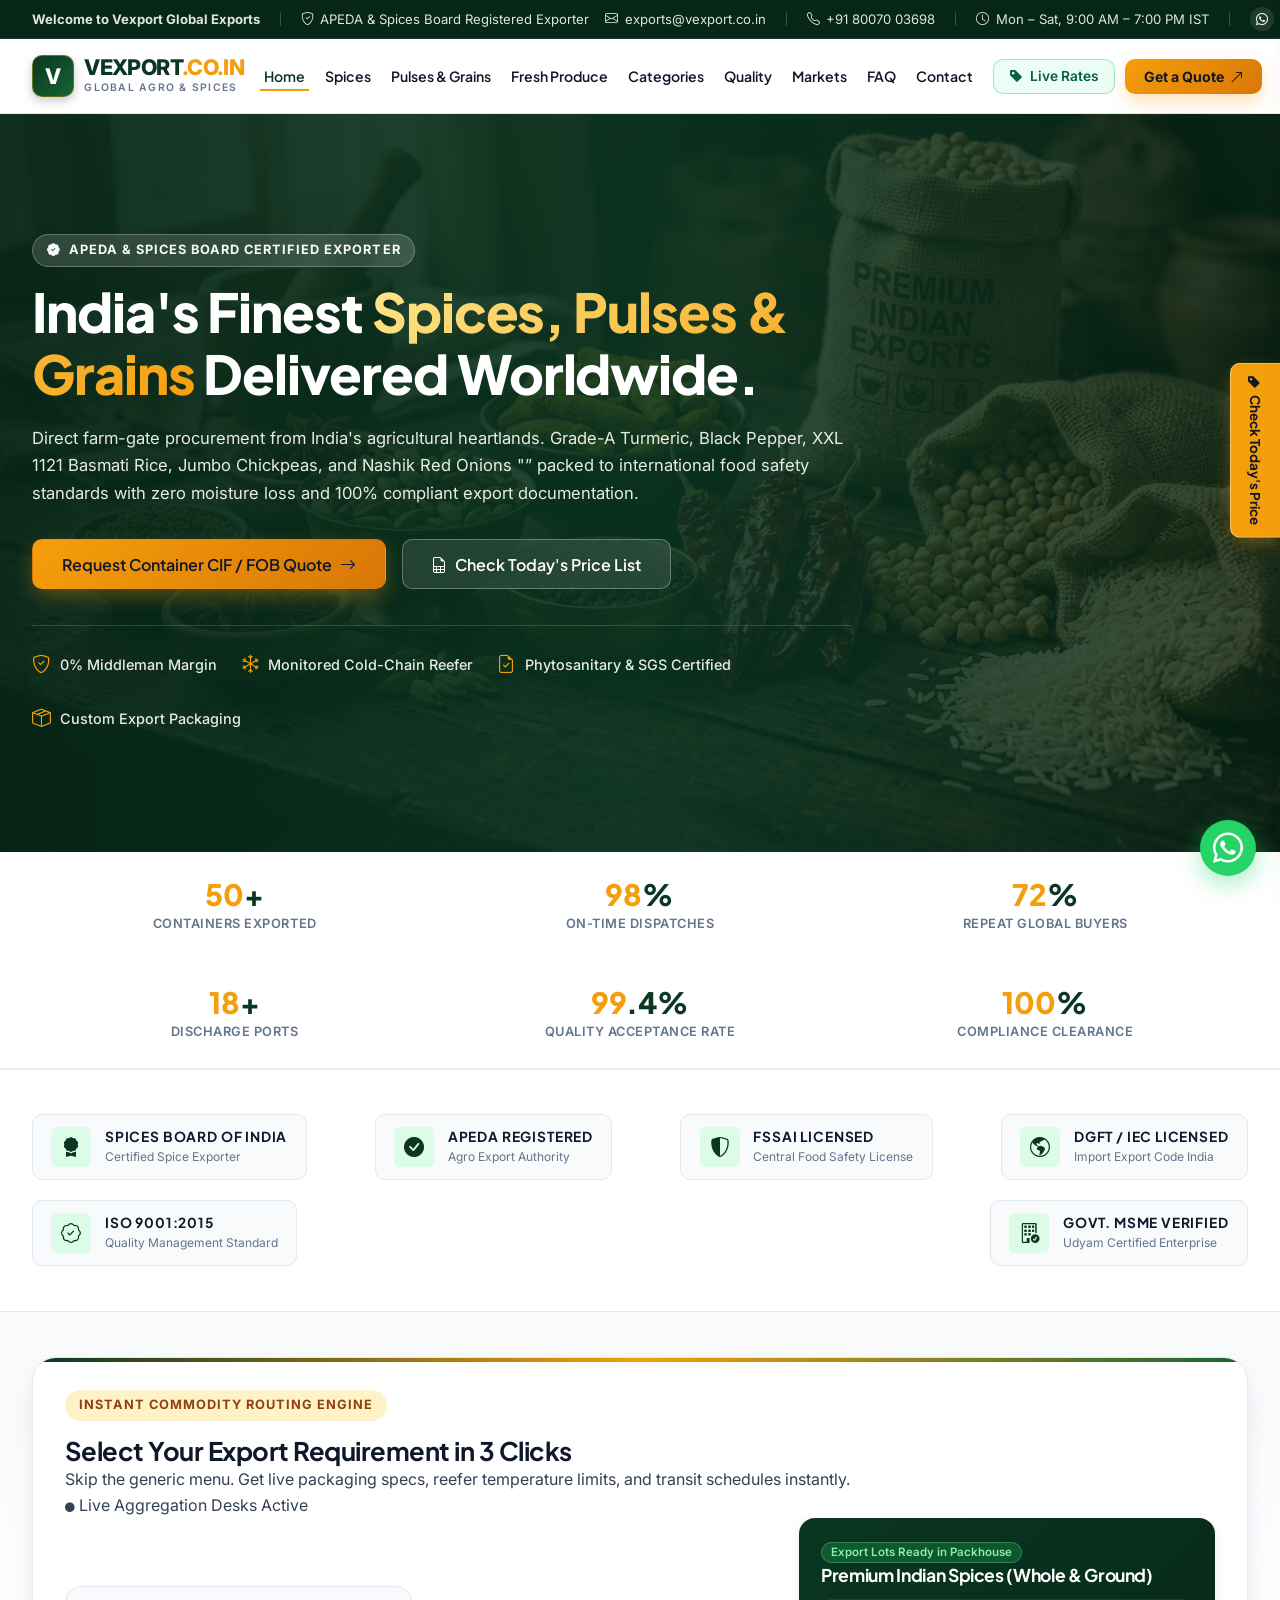
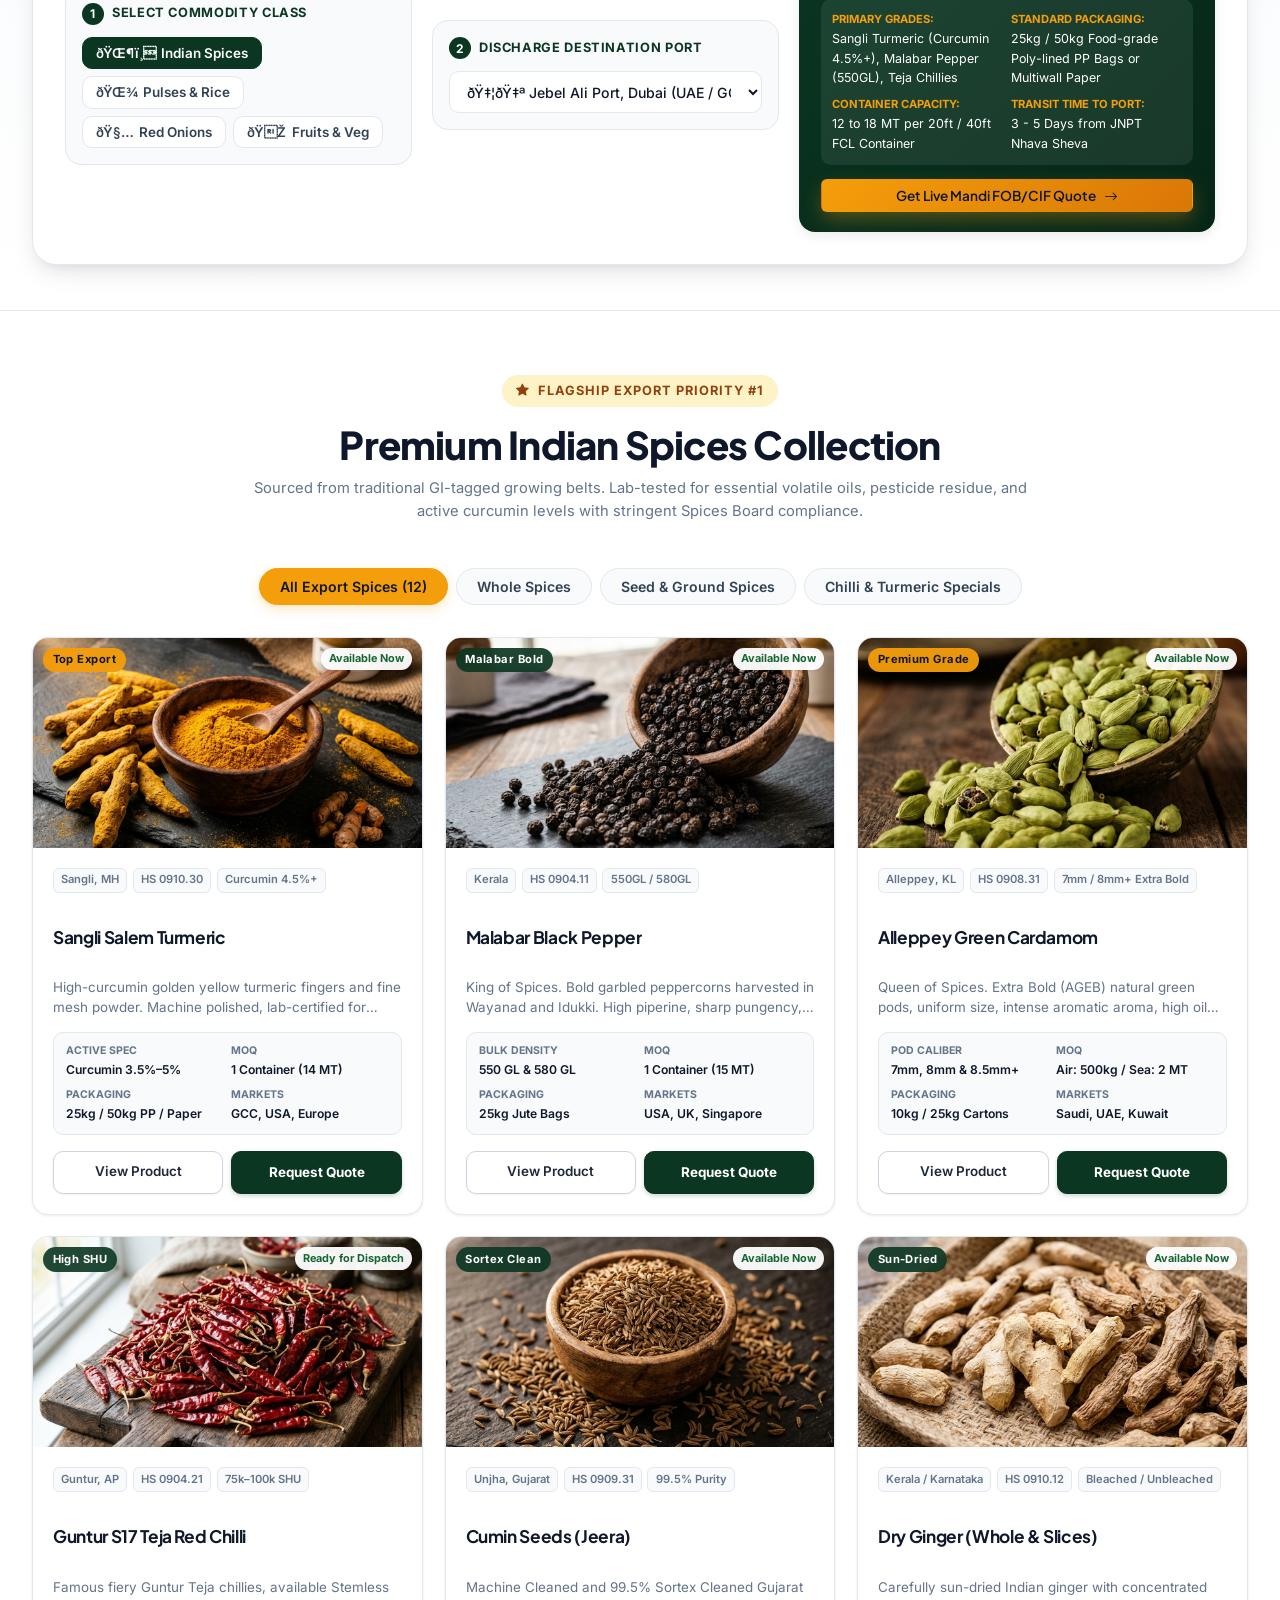
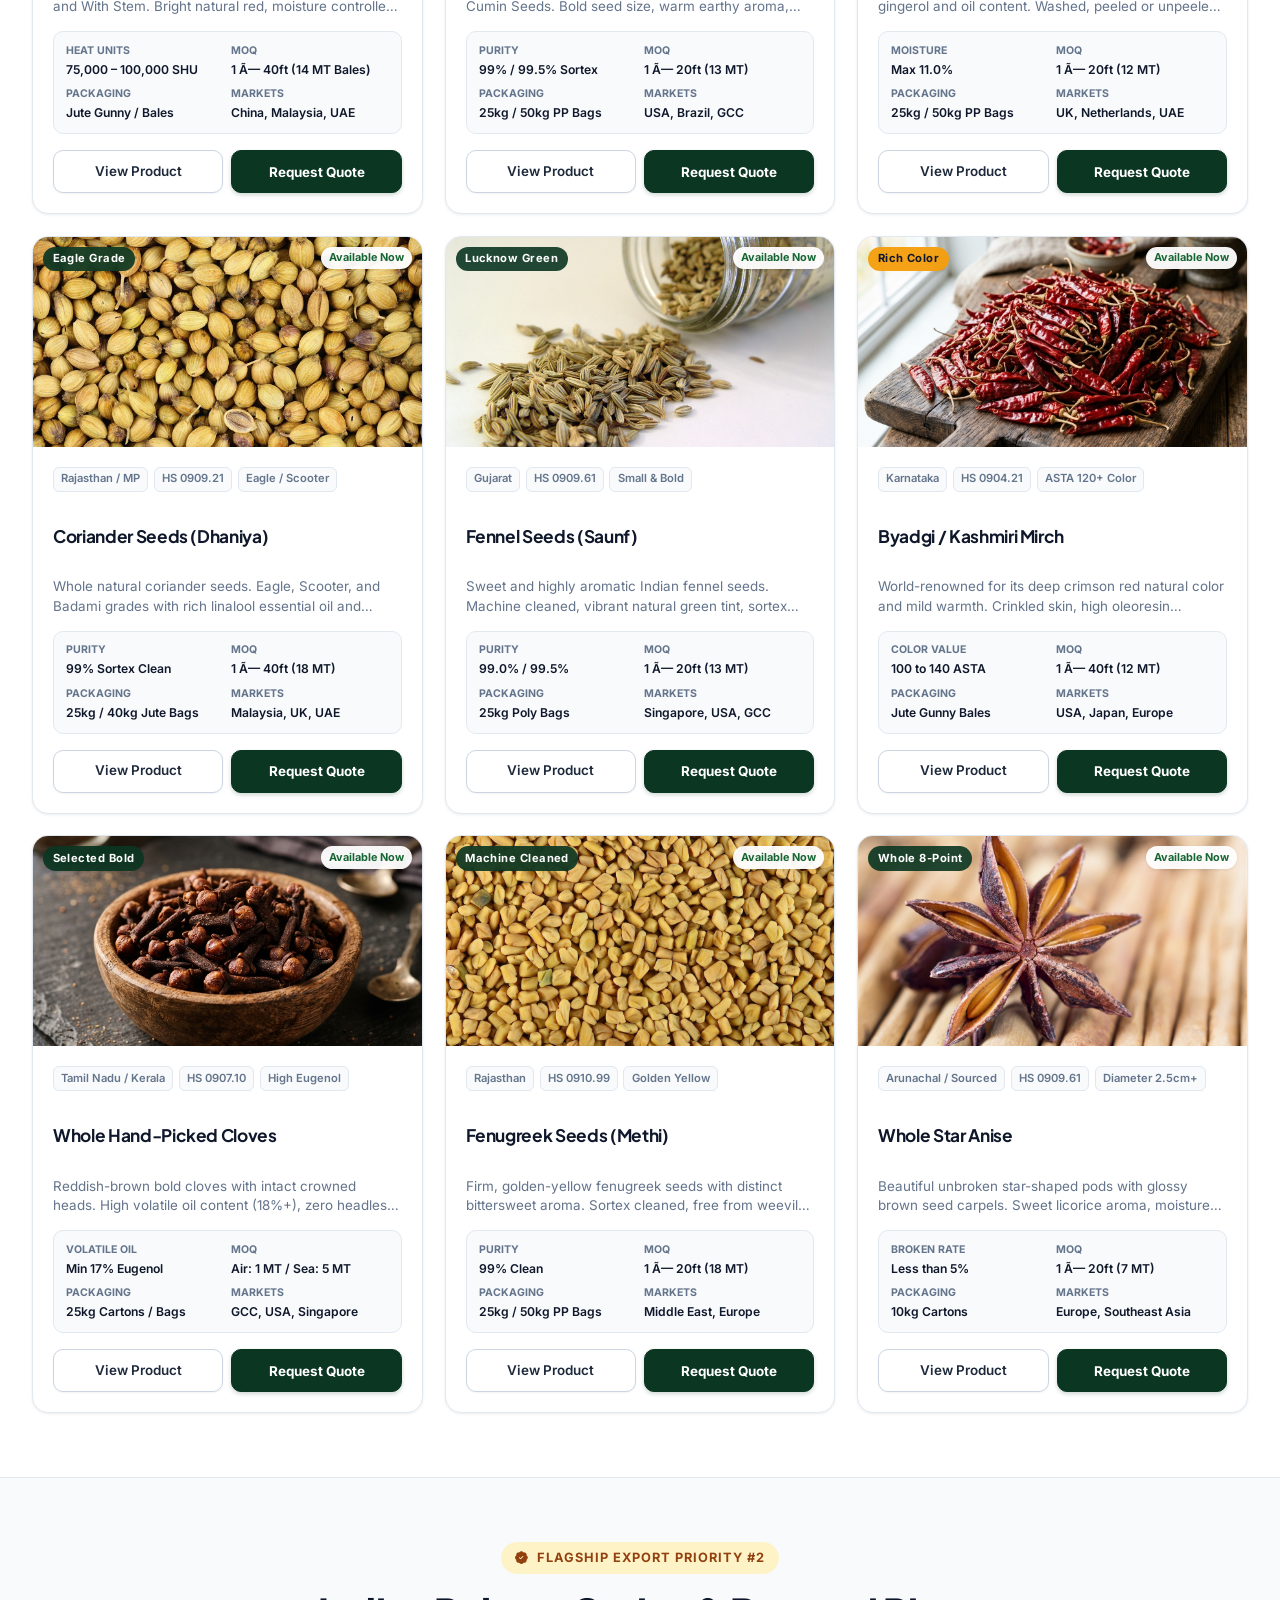
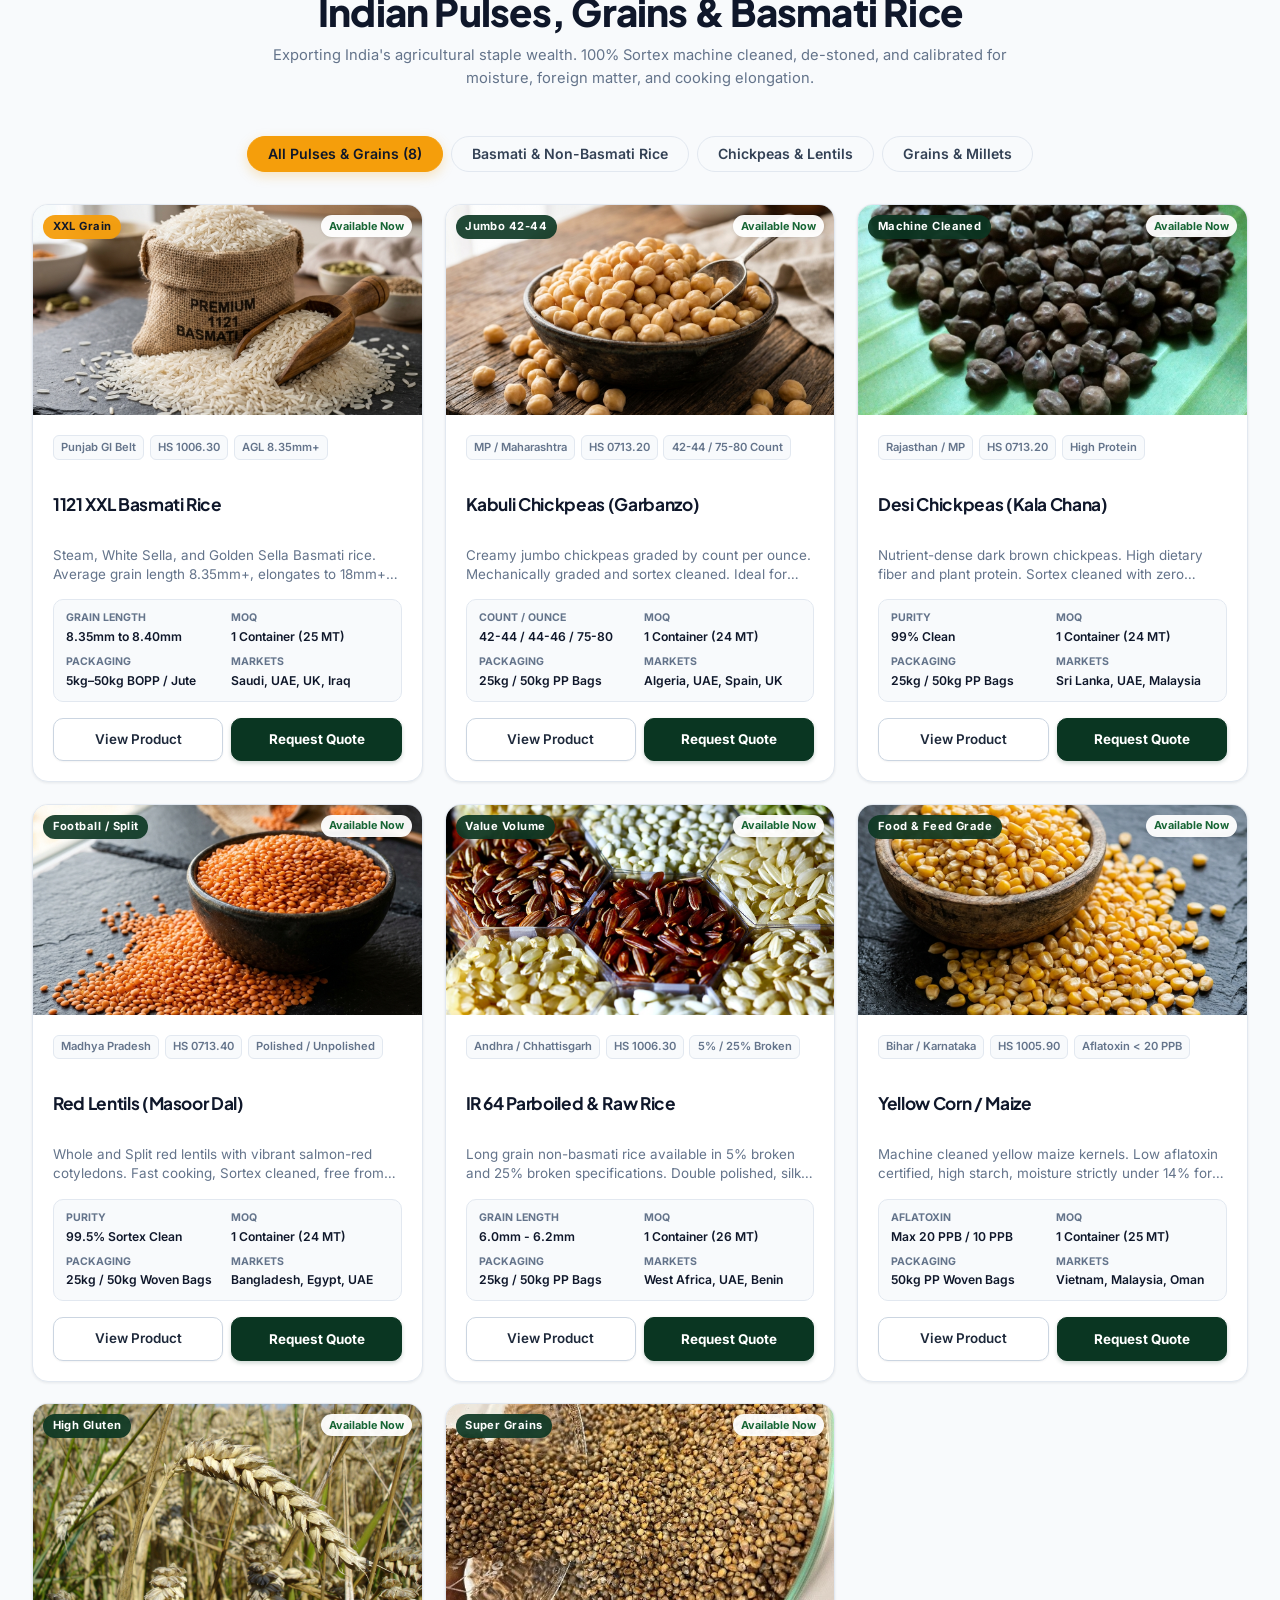
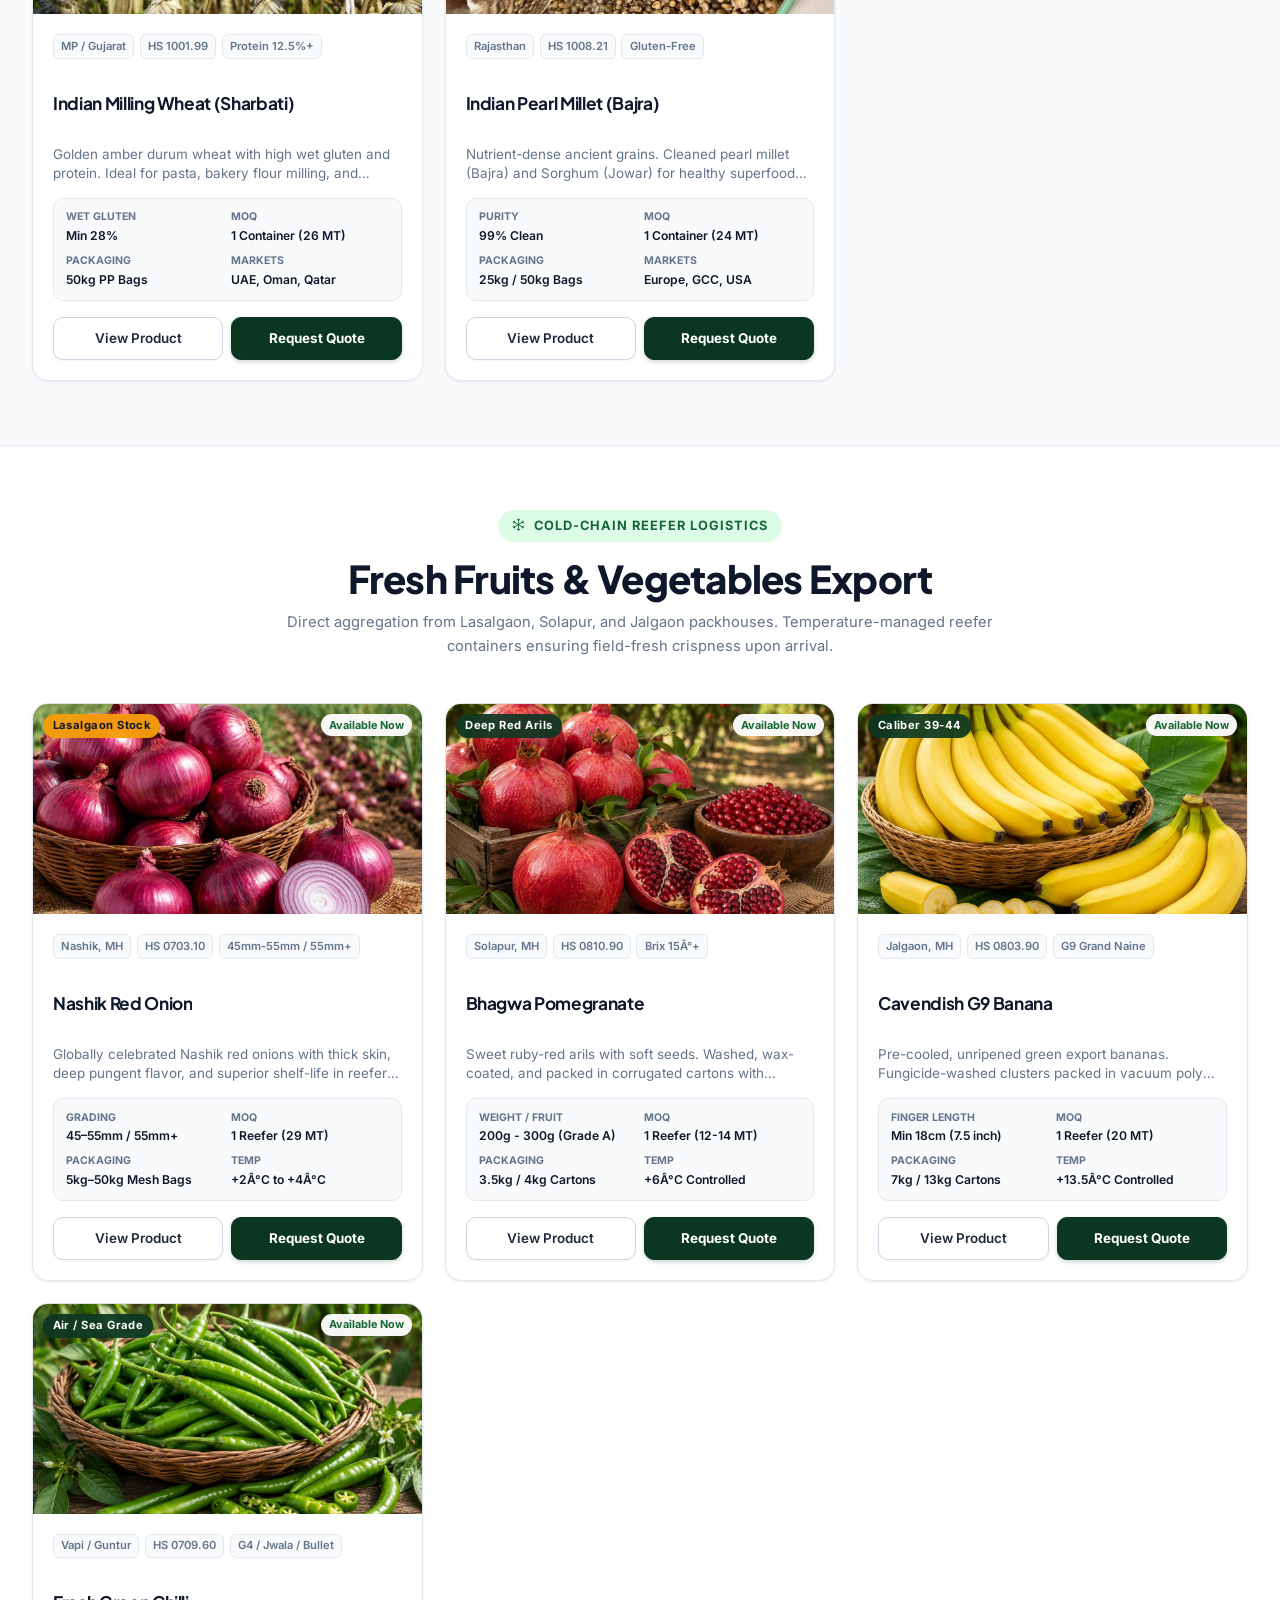
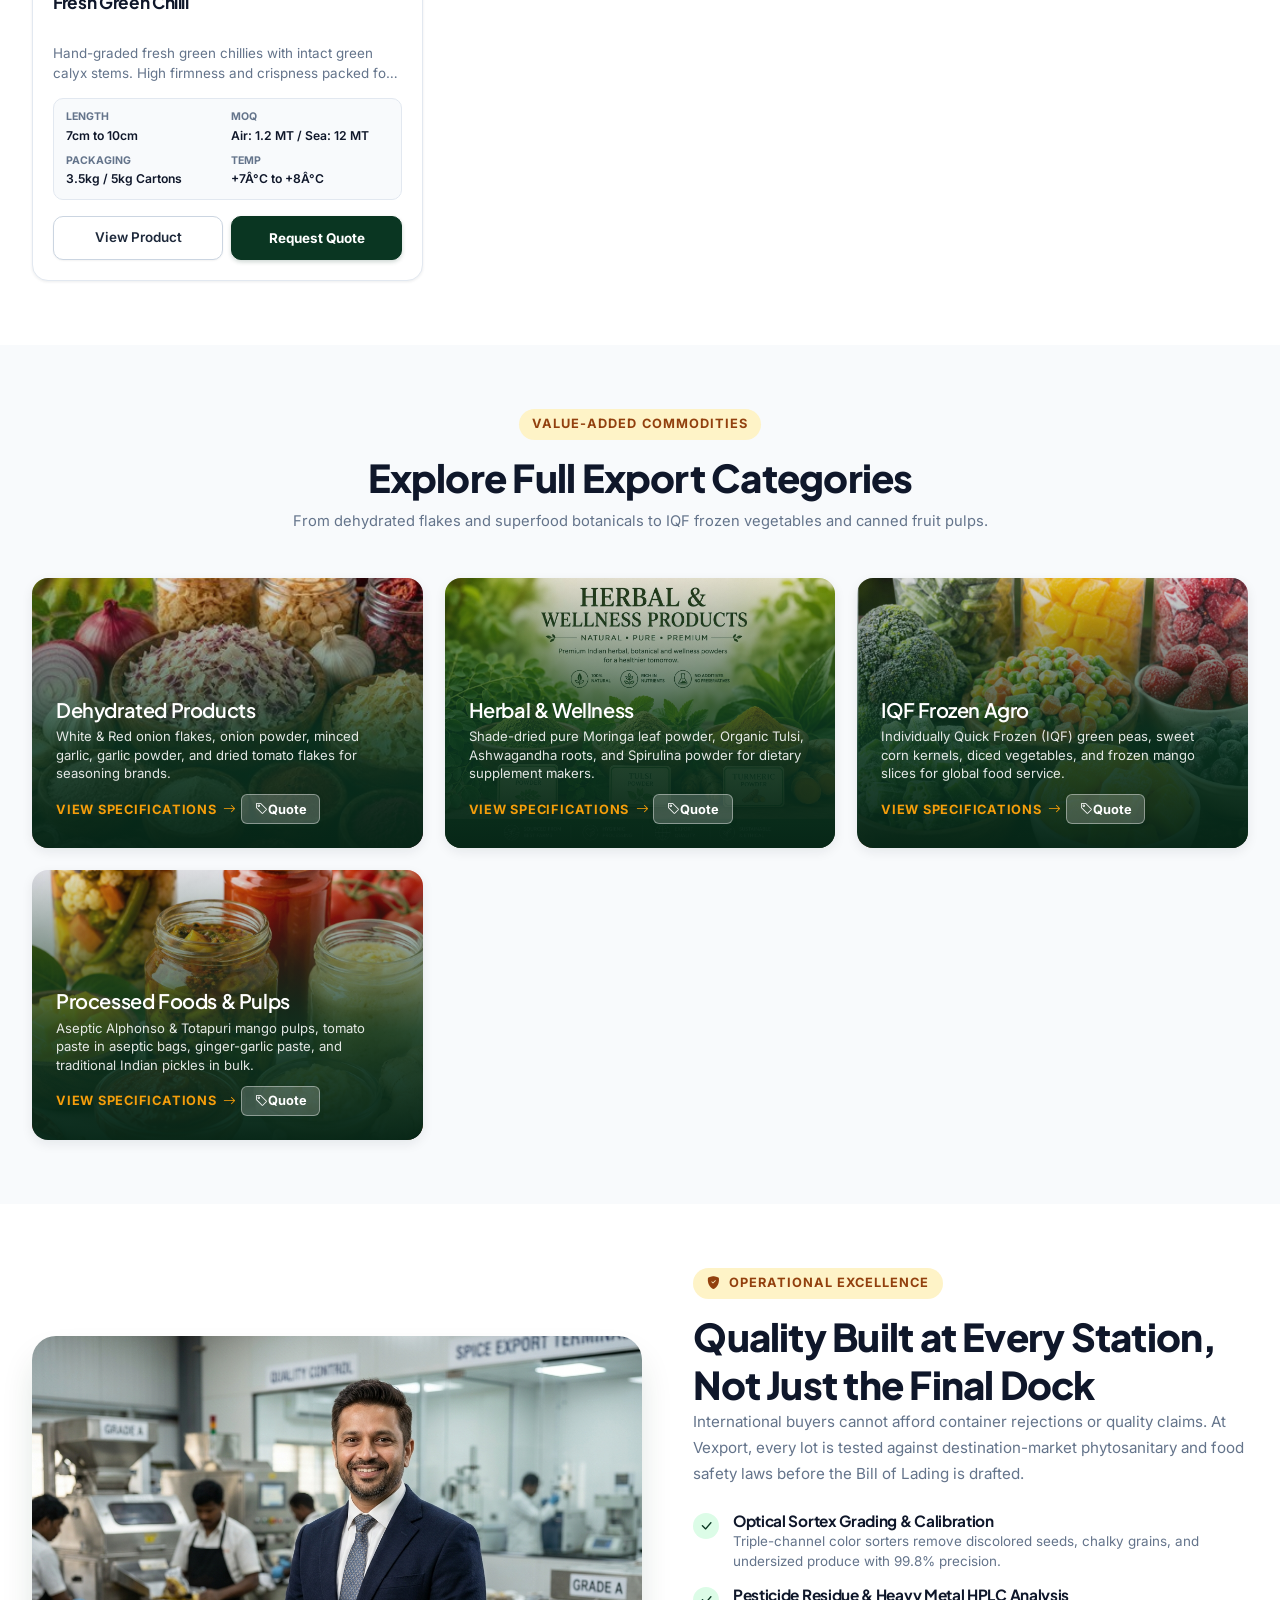
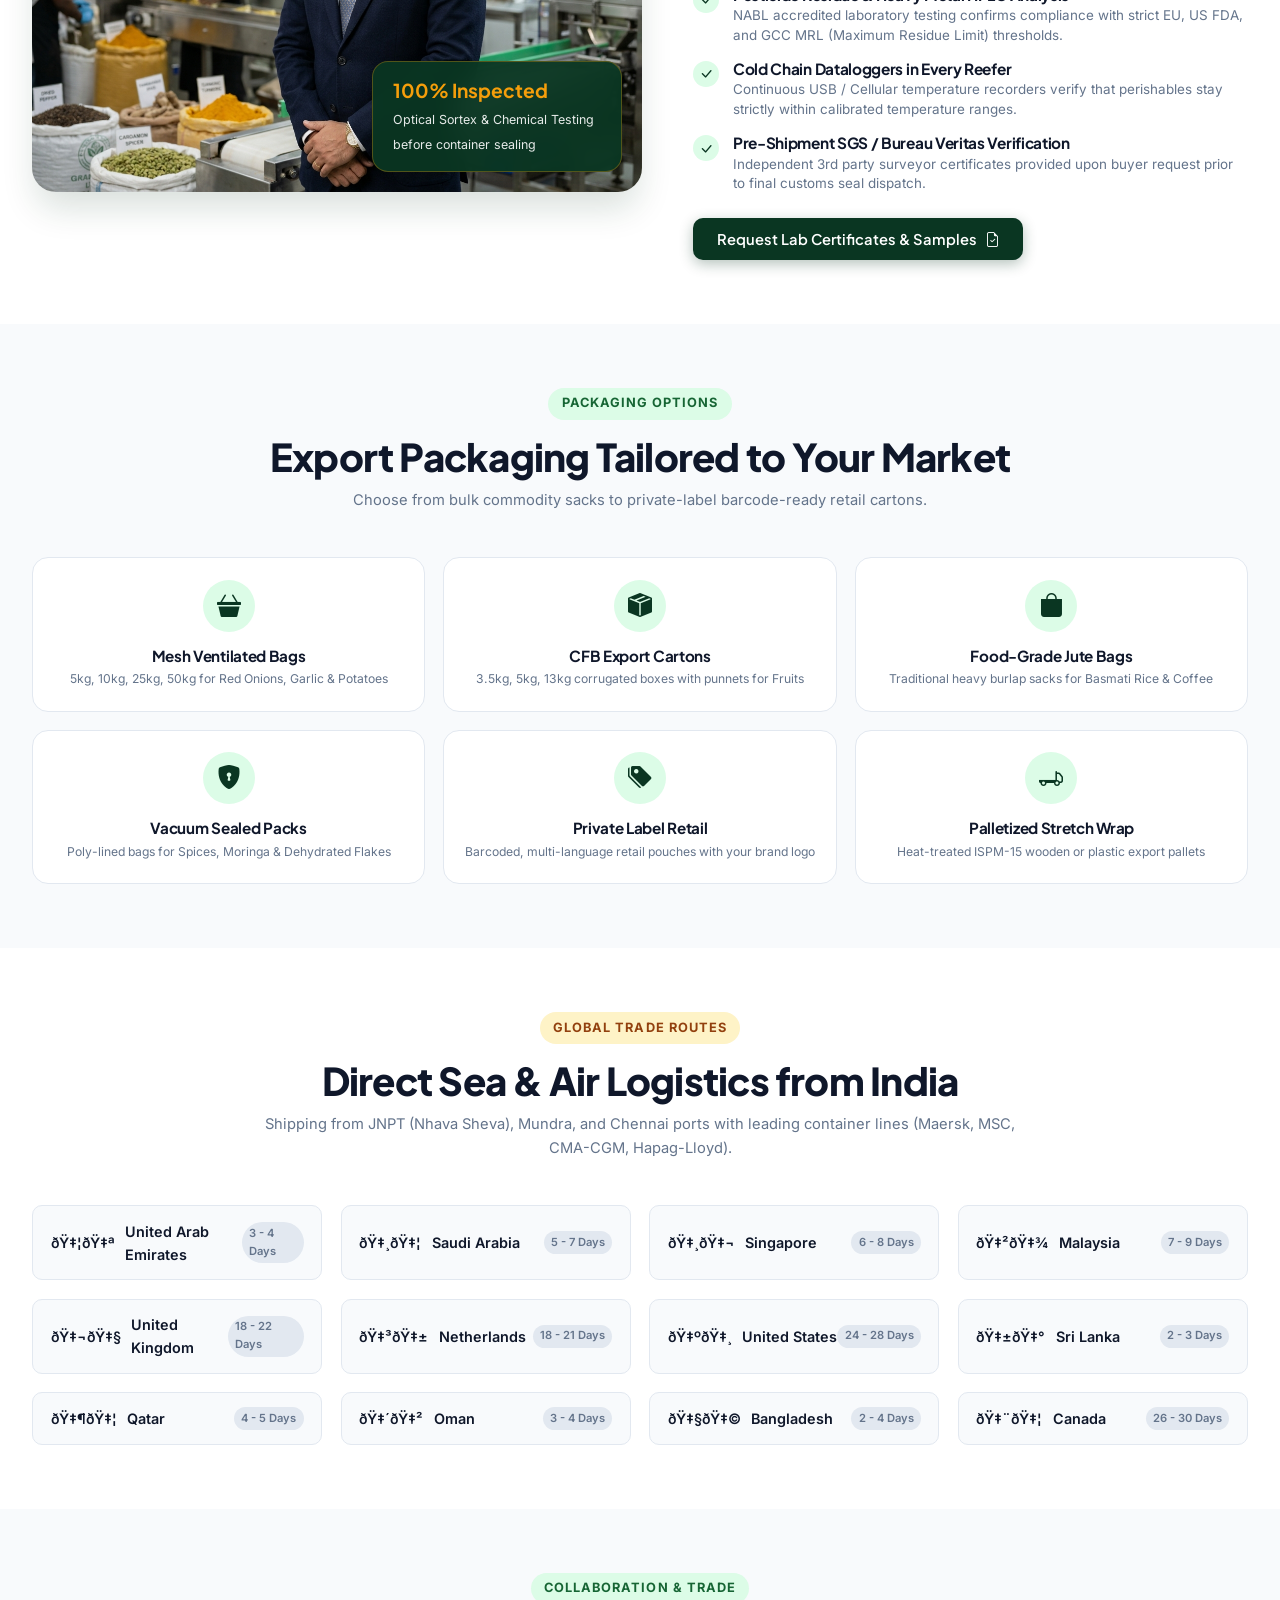
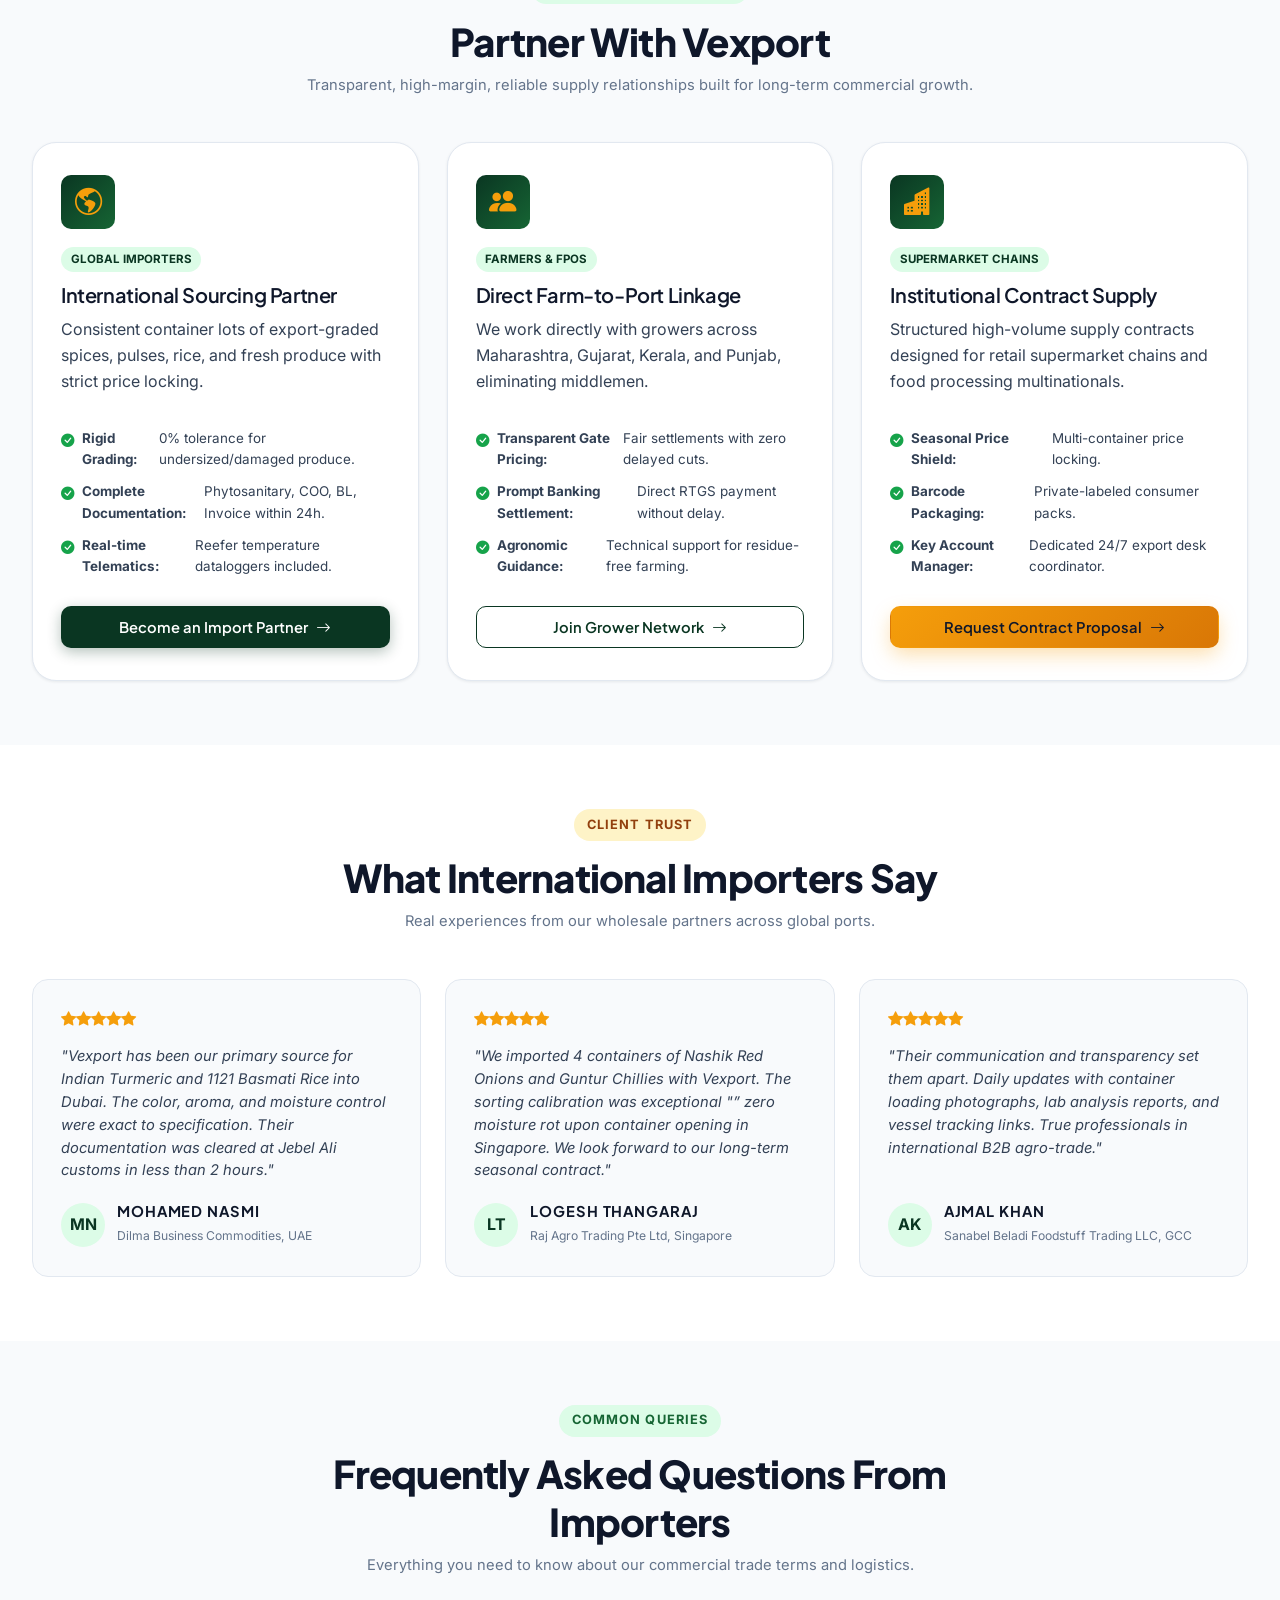
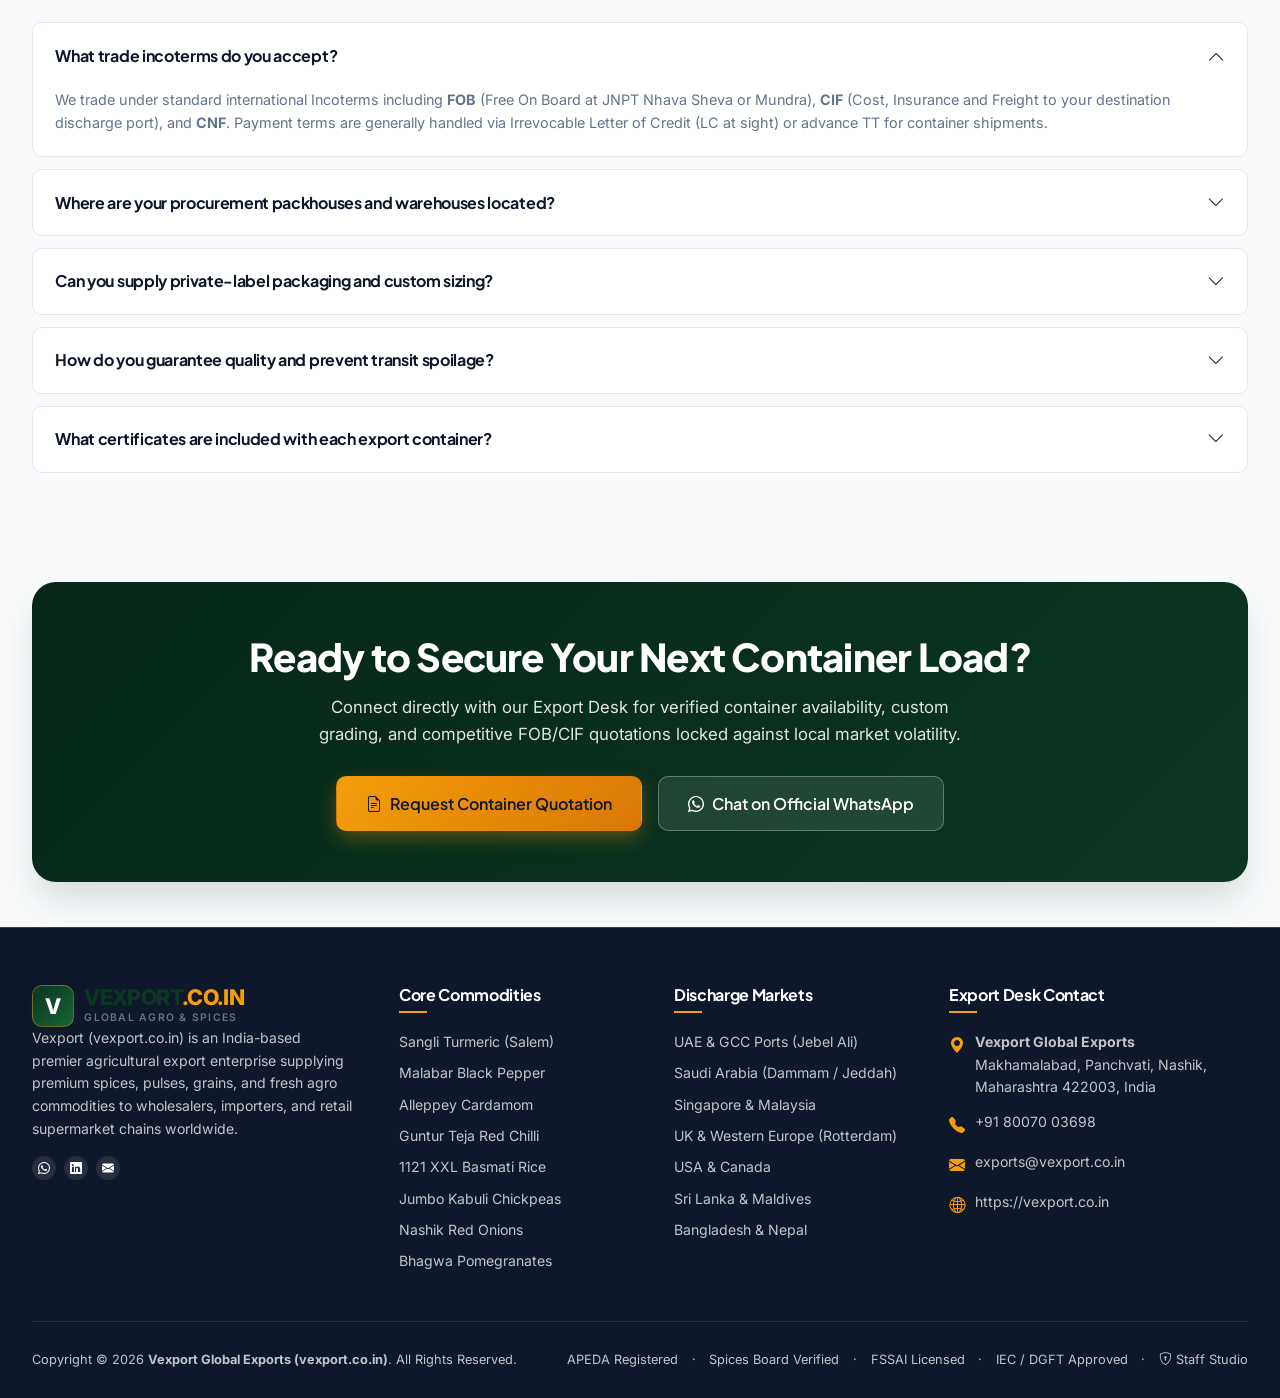
==== commit b3804626: "Add Staff Studio admin links in footers" ====
--- a/index.html
+++ b/index.html
@@ -1,4 +1,4 @@
-﻿<!DOCTYPE html>
+<!DOCTYPE html>
 <html lang="en">
 <head>
   <meta charset="UTF-8">
@@ -1684,7 +1684,8 @@
           <span class="text-muted">APEDA Registered</span> &middot;
           <span class="text-muted">Spices Board Verified</span> &middot;
           <span class="text-muted">FSSAI Licensed</span> &middot;
-          <span class="text-muted">IEC / DGFT Approved</span>
+          <span class="text-muted">IEC / DGFT Approved</span> &middot;
+          <a href="admin/index.html" class="text-muted text-decoration-none" target="_blank" title="Team CMS Admin Panel"><i class="bi bi-shield-lock"></i> Staff Studio</a>
         </div>
       </div>
     </div>
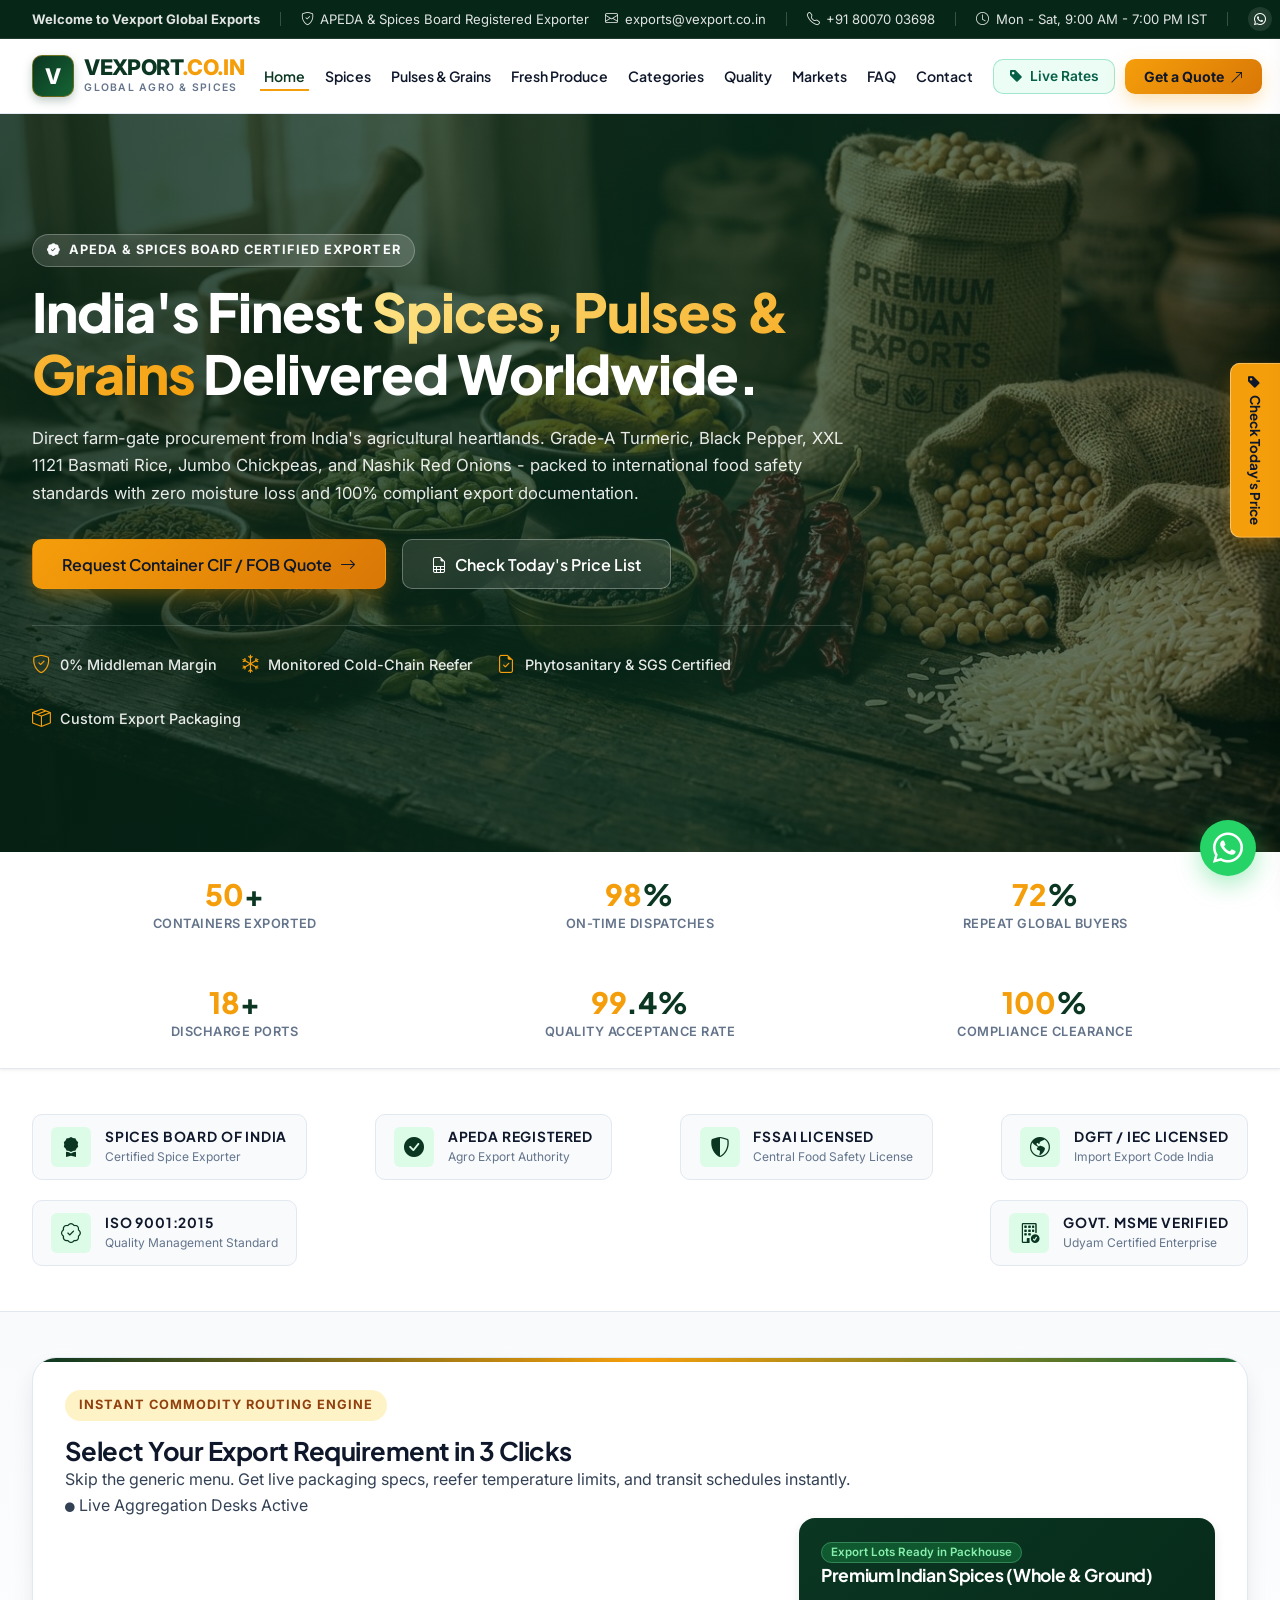
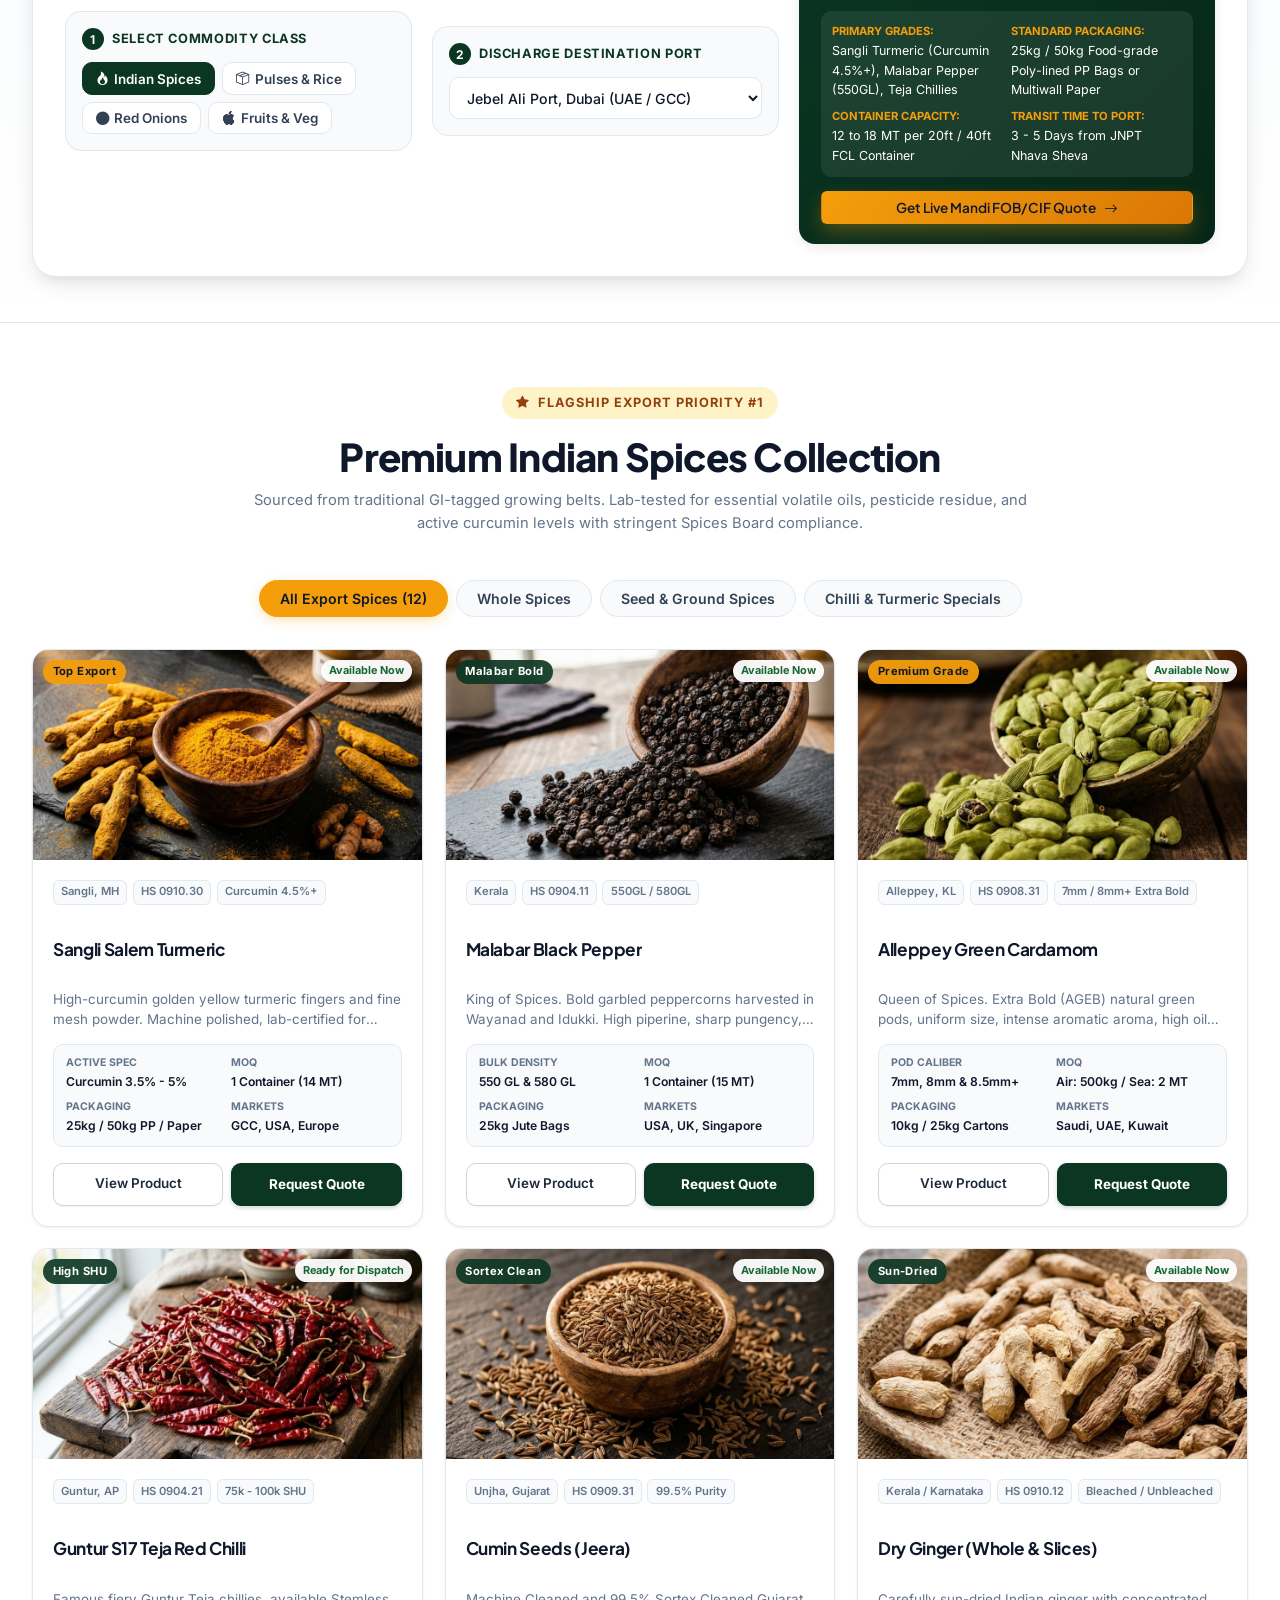
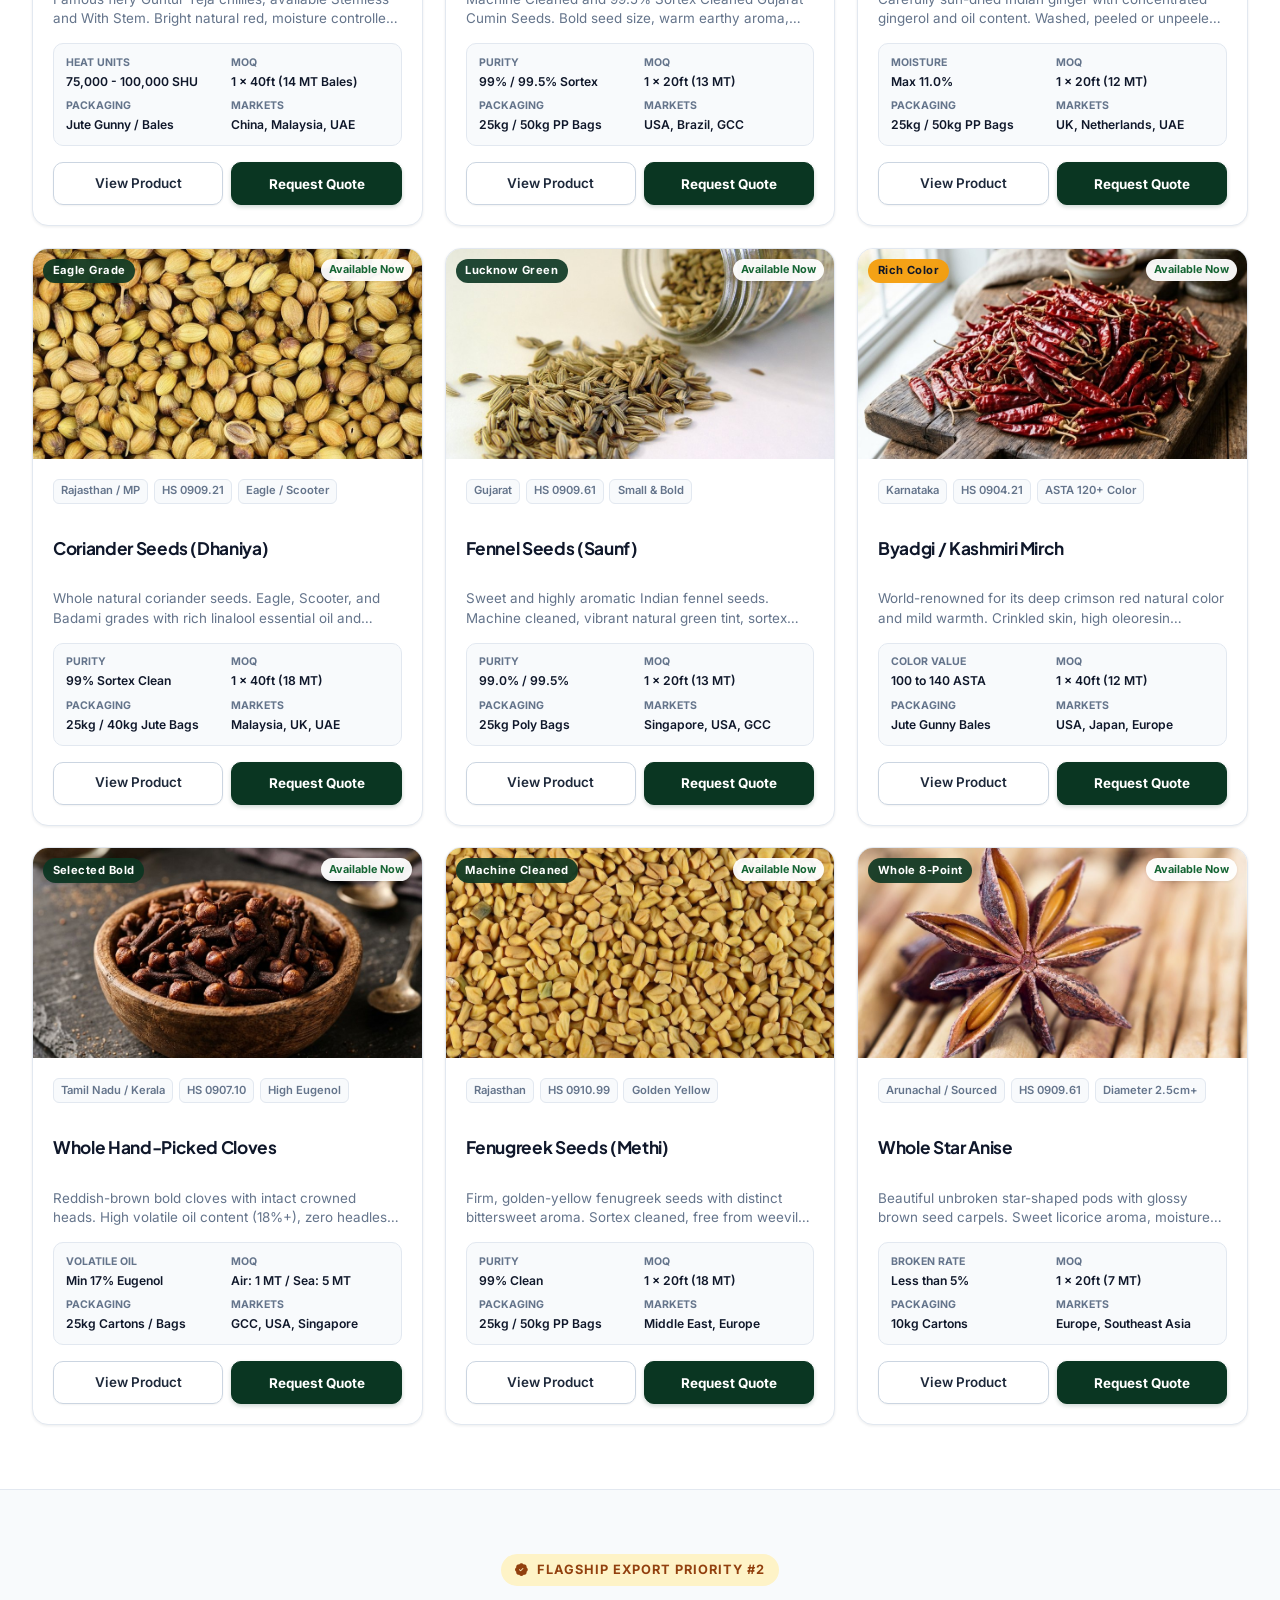
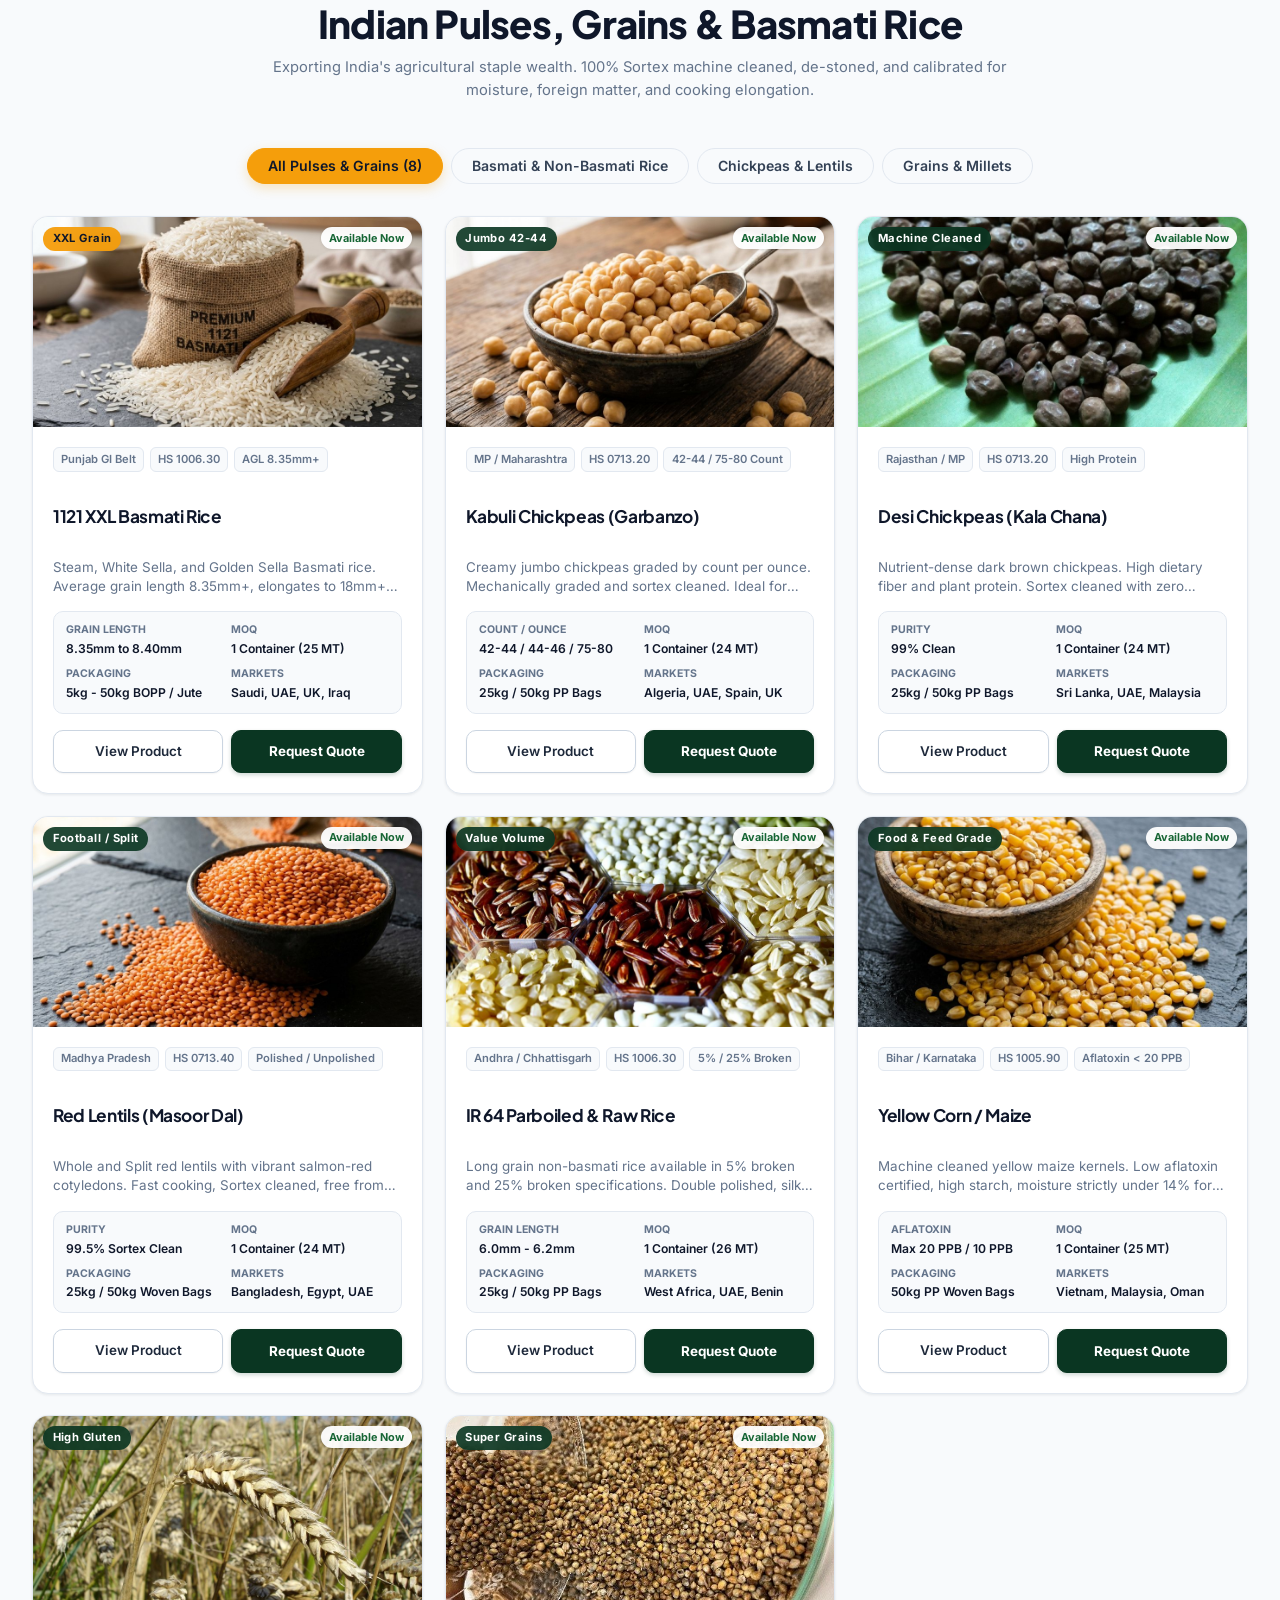
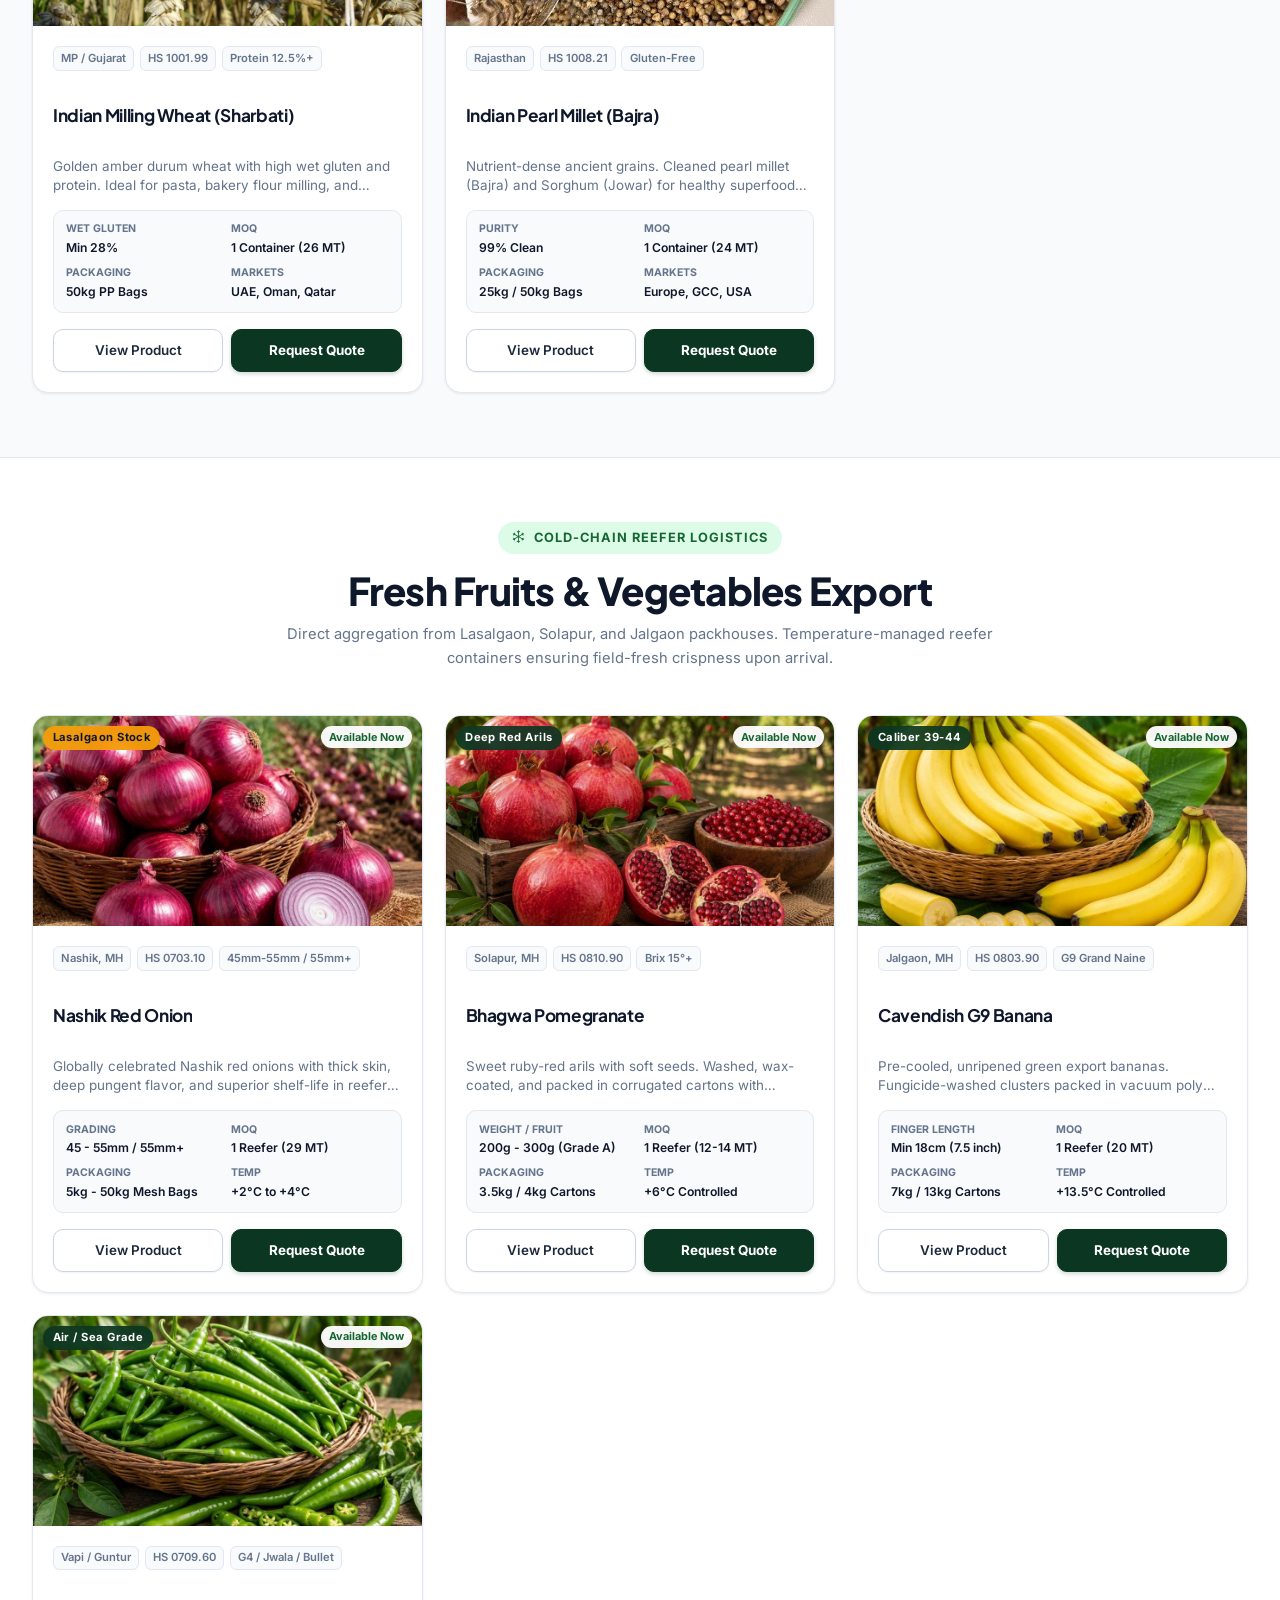
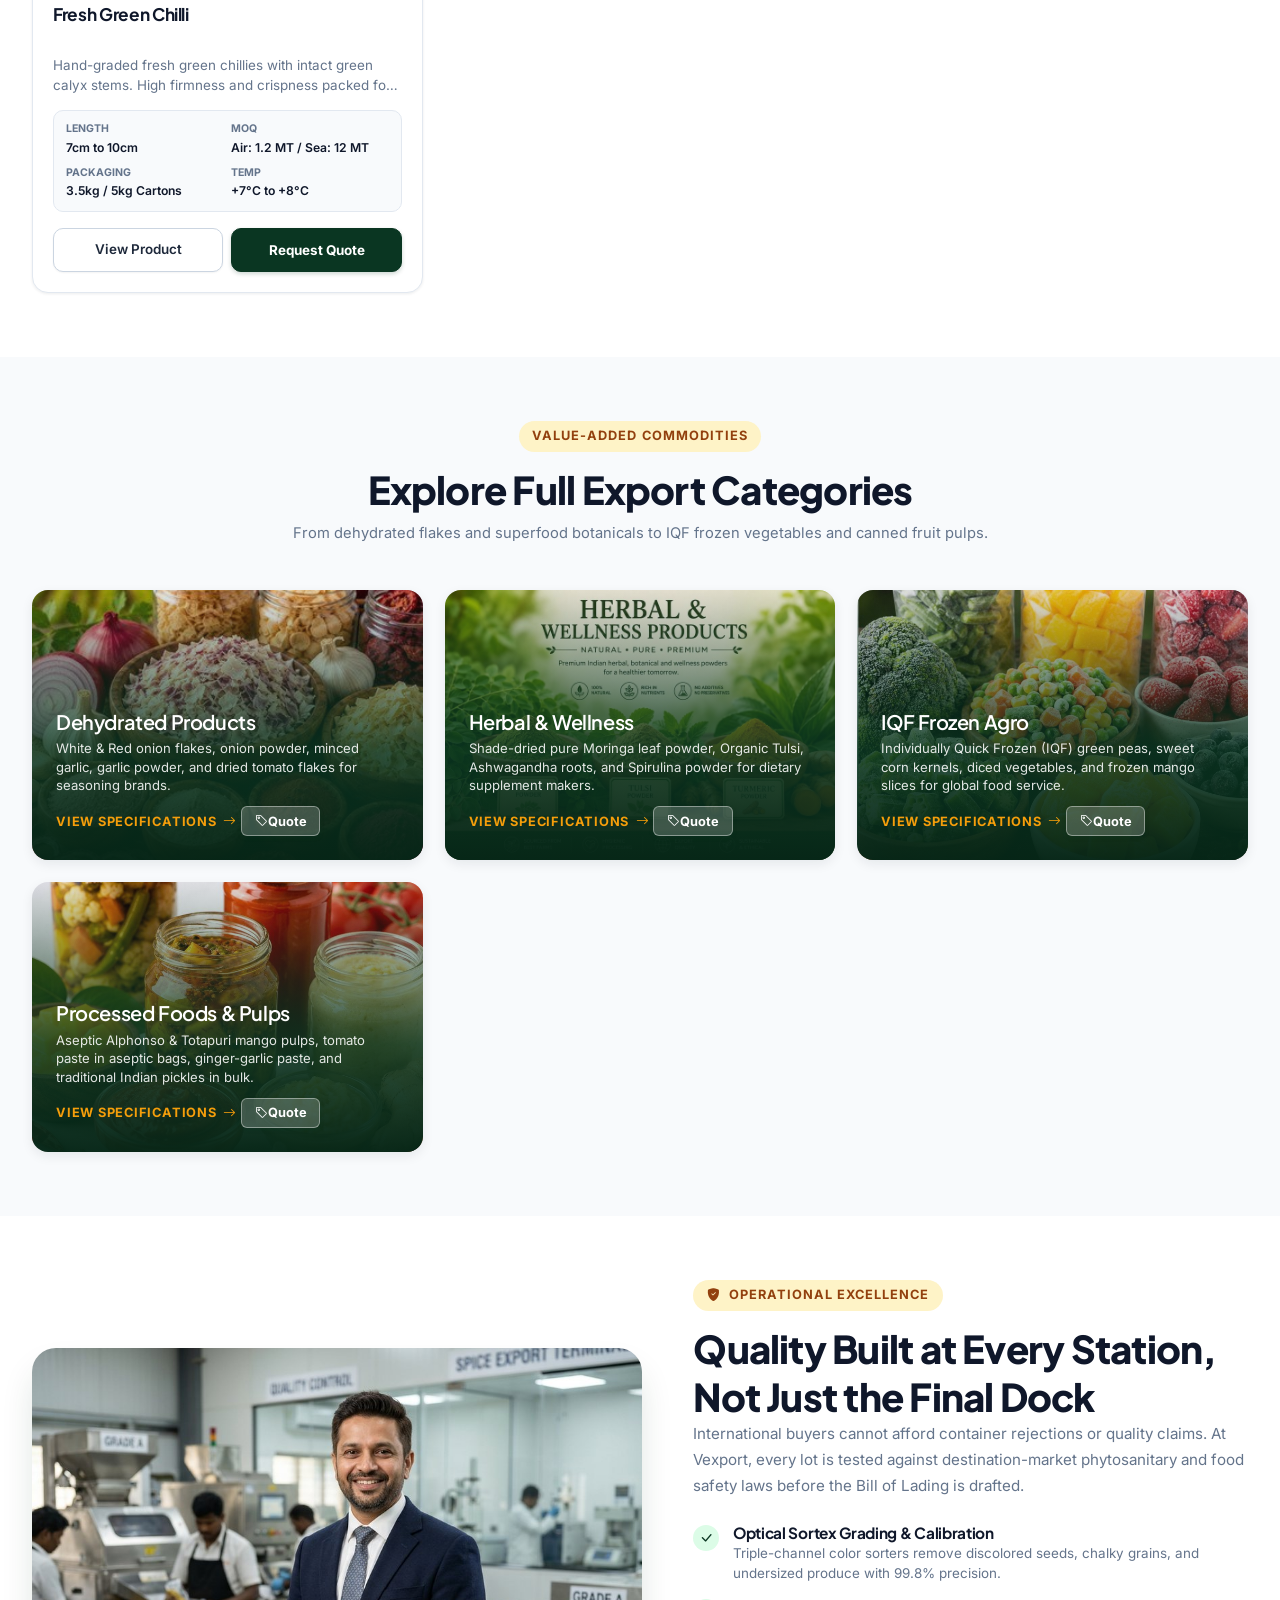
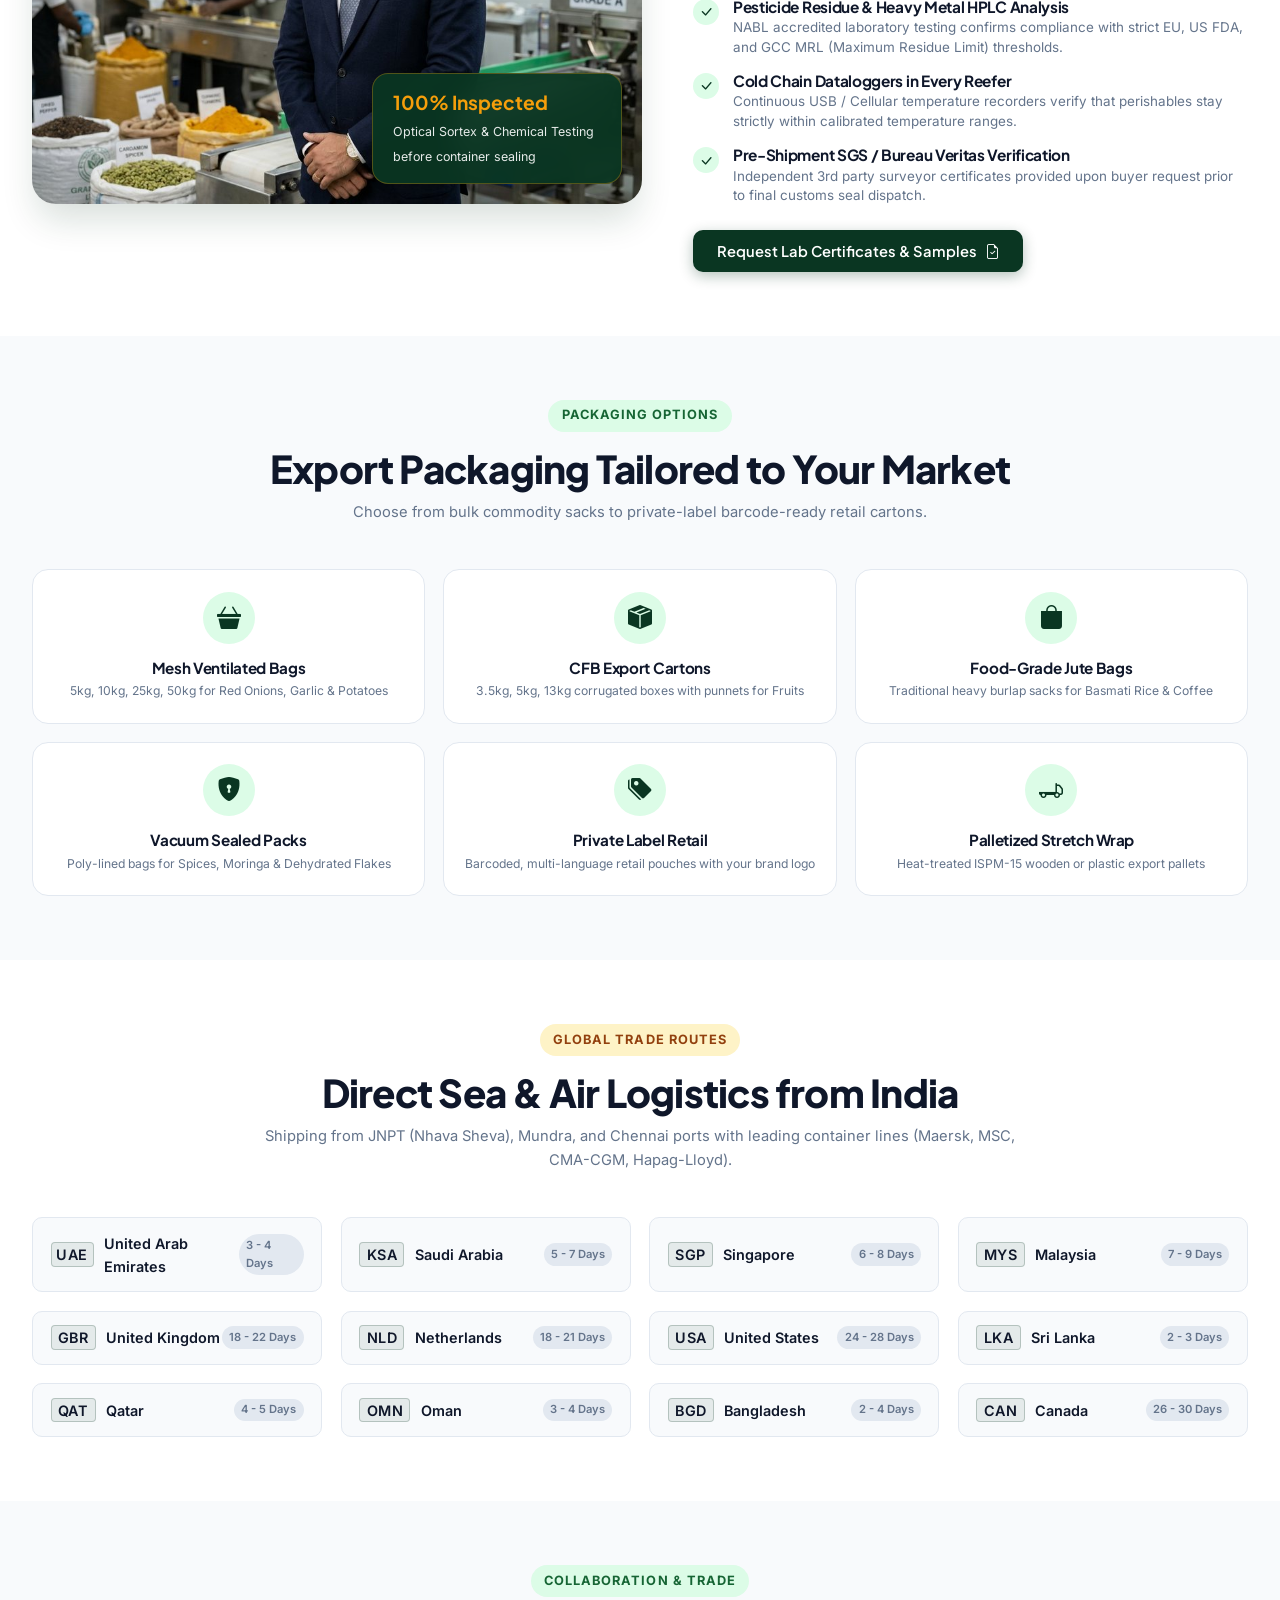
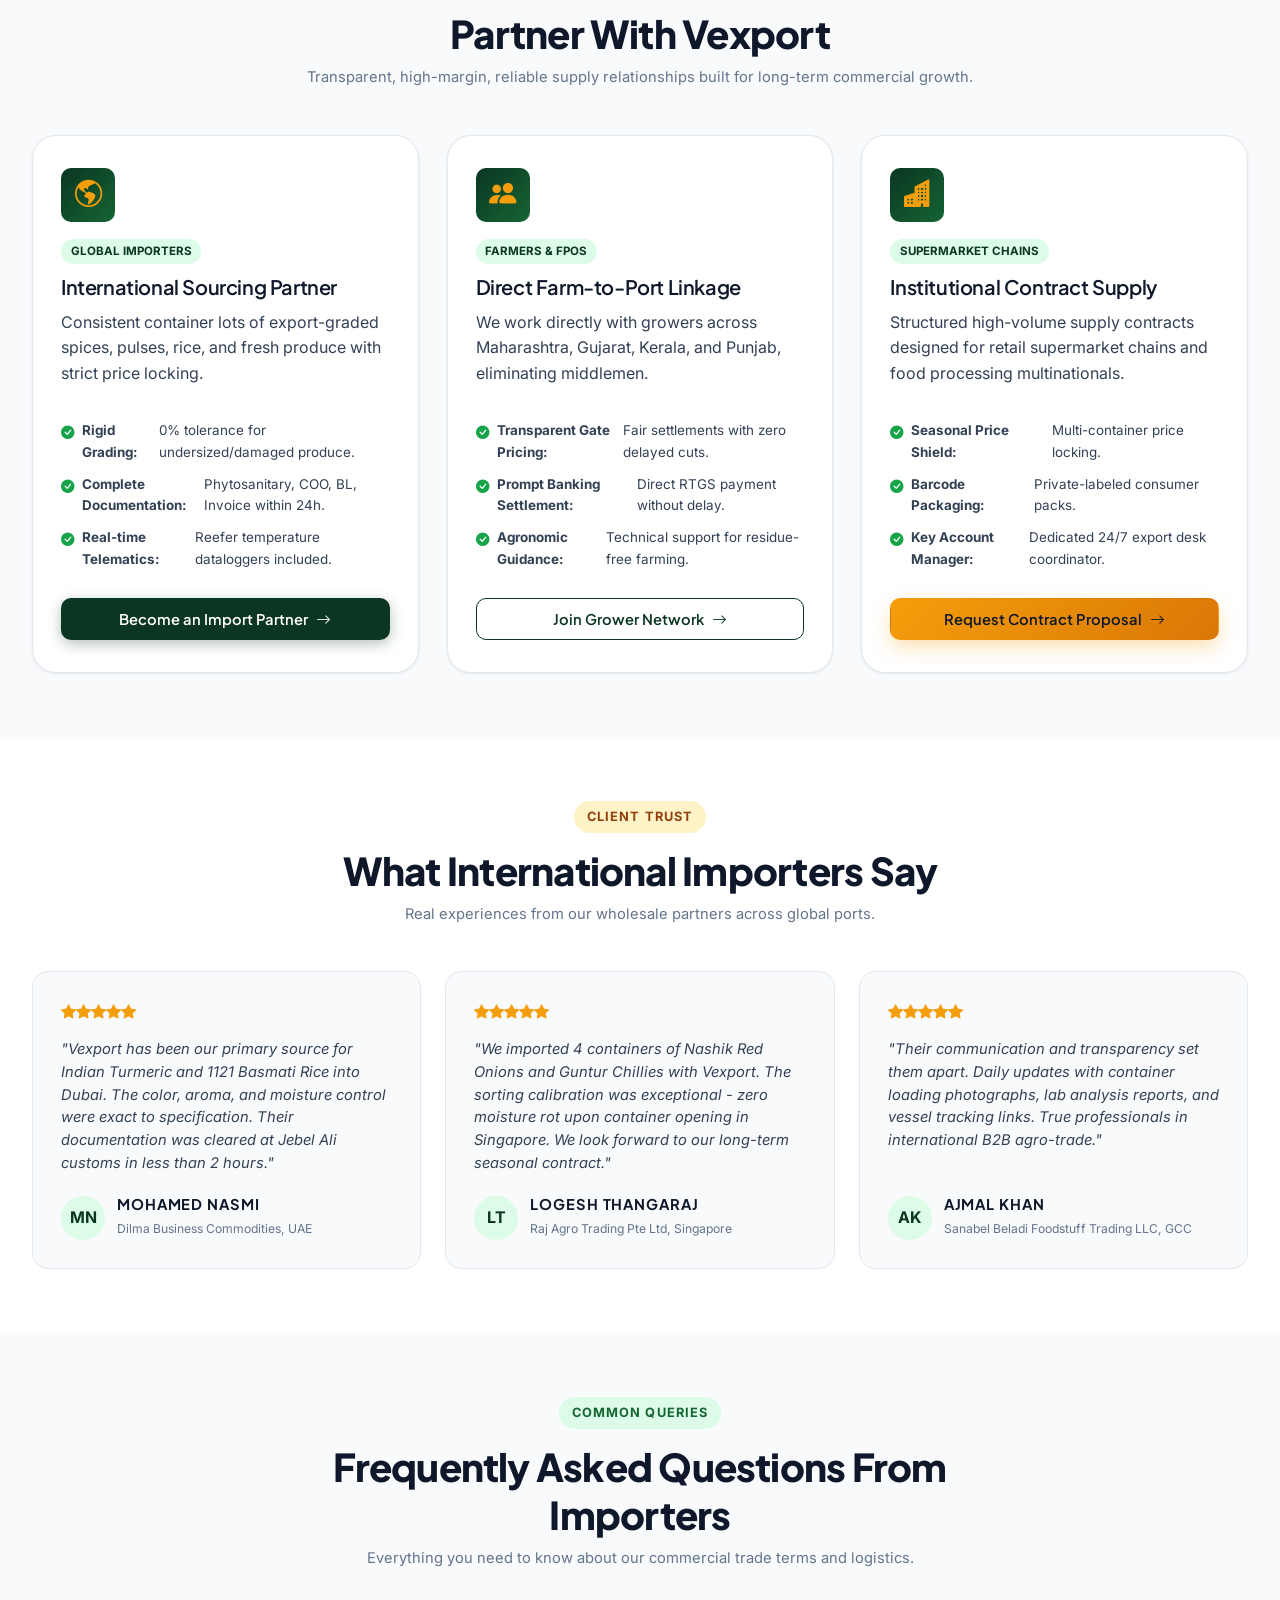
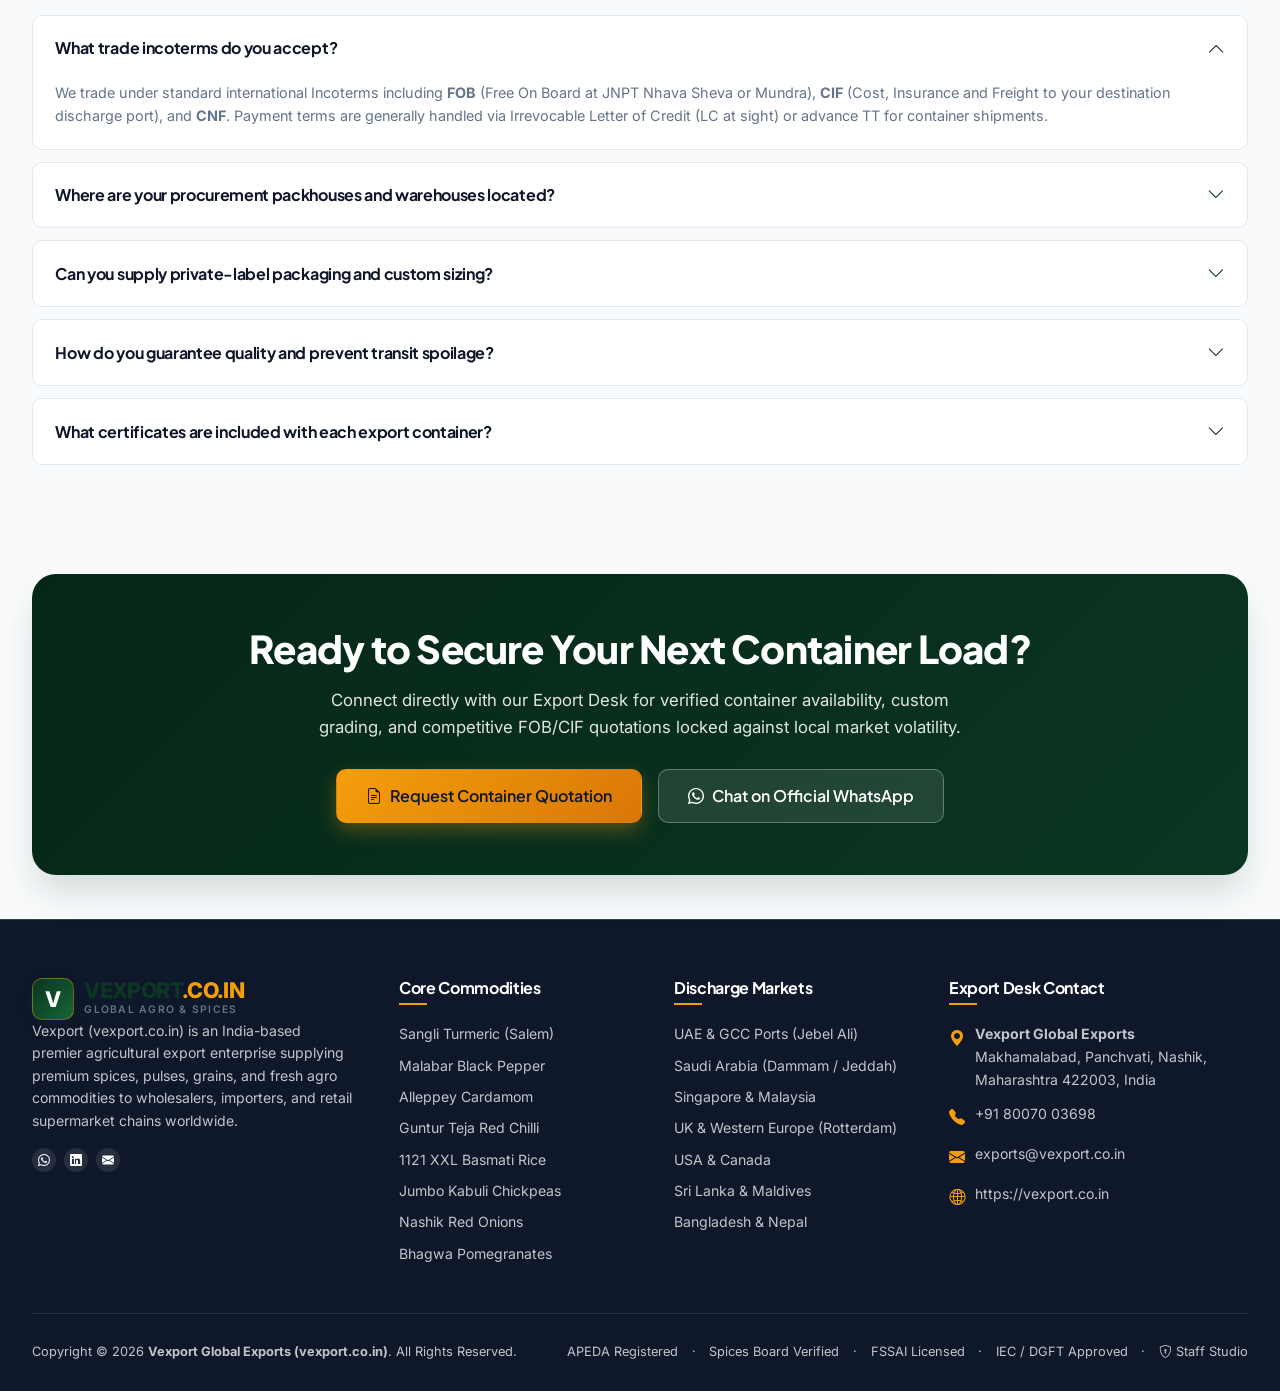
==== commit deb6d038: "Fix text encoding, remove weird emoji signs, and optimize all images for 78% faster loading" ====
--- a/index.html
+++ b/index.html
@@ -1,1865 +1,3694 @@
-<!DOCTYPE html>
-<html lang="en">
-<head>
-  <meta charset="UTF-8">
-  <meta name="viewport" content="width=device-width, initial-scale=1.0">
-  <title>Vexport | Leading Indian Exporter of Premium Spices, Pulses, Grains & Fresh Produce</title>
-  <meta name="description" content="Vexport (vexport.co.in) is India's premier export house for certified Indian spices, pulses, 1121 Basmati rice, and fresh agro commodities with temperature-monitored reefers and 100% compliant export documentation.">
-  <meta name="keywords" content="Vexport, vexport.co.in, Indian spices exporter, turmeric export India, black pepper exporter, pulses exporter, 1121 basmati rice export, chickpea exporter, fresh red onion exporter, APEDA registered exporter">
-  <meta name="author" content="Vexport Global Exports">
-  <link rel="canonical" href="https://vexport.co.in/">
-
-  <!-- Open Graph Meta -->
-  <meta property="og:type" content="website">
-  <meta property="og:title" content="Vexport | Premium Indian Spices, Pulses, Grains & Fresh Agro Produce">
-  <meta property="og:description" content="Direct farm-to-port export of premium Indian spices, pulses, rice and fresh produce with APEDA, Spices Board and FSSAI certification.">
-  <meta property="og:url" content="https://vexport.co.in/">
-  <meta property="og:image" content="assets/images/hero-banner.jpg">
-
-  <!-- Favicon -->
-  <link rel="icon" type="image/svg+xml" href="data:image/svg+xml,<svg xmlns='http://www.w3.org/2000/svg' viewBox='0 0 100 100'><rect width='100' height='100' rx='20' fill='%230A3622'/><text x='50%' y='68%' font-size='60' font-weight='800' fill='%23F59E0B' text-anchor='middle'>V</text></svg>">
-
-  <!-- Bootstrap Icons & Stylesheet -->
-  <link rel="stylesheet" href="https://cdn.jsdelivr.net/npm/bootstrap-icons@1.11.3/font/bootstrap-icons.min.css">
-  <link rel="stylesheet" href="assets/css/style.css">
-</head>
-<body>
-
-  <!-- ==========================================================================
-       1. TOP UTILITY BAR (Clean, Professional Competitor-Matched Layout)
-       ========================================================================== -->
-  <div class="vex-topbar">
-    <div class="vex-container vex-topbar-inner">
-      <div class="topbar-left">
-        <div class="topbar-item">
-          <b>Welcome to Vexport Global Exports</b>
-        </div>
-        <div class="topbar-divider"></div>
-        <div class="topbar-item">
-          <i class="bi bi-shield-check text-warning"></i>
-          <span>APEDA &amp; Spices Board Registered Exporter</span>
-        </div>
-      </div>
-      <div class="topbar-right">
-        <div class="topbar-item">
-          <i class="bi bi-envelope"></i>
-          <a href="mailto:exports@vexport.co.in">exports@vexport.co.in</a>
-        </div>
-        <div class="topbar-divider"></div>
-        <div class="topbar-item">
-          <i class="bi bi-telephone"></i>
-          <a href="tel:+918007003698">+91 80070 03698</a>
-        </div>
-        <div class="topbar-divider"></div>
-        <div class="topbar-item">
-          <i class="bi bi-clock"></i>
-          <span>Mon – Sat, 9:00 AM – 7:00 PM IST</span>
-        </div>
-        <div class="topbar-divider"></div>
-        <div class="topbar-socials">
-          <a href="https://wa.me/918007003698" target="_blank" aria-label="WhatsApp"><i class="bi bi-whatsapp"></i></a>
-          <a href="https://linkedin.com" target="_blank" aria-label="LinkedIn"><i class="bi bi-linkedin"></i></a>
-          <a href="mailto:exports@vexport.co.in" aria-label="Email"><i class="bi bi-envelope-fill"></i></a>
-        </div>
-      </div>
-    </div>
-  </div>
-
-  <!-- ==========================================================================
-       2. STICKY HEADER & NAVBAR (Single-Line Horizon Architecture)
-       ========================================================================== -->
-  <header class="vex-header" id="siteHeader">
-    <div class="vex-container vex-nav-inner">
-      <!-- Brand Logo (Left) -->
-      <a href="index.html" class="vex-logo">
-        <div class="logo-badge">V</div>
-        <div class="logo-text-wrap">
-          <span class="logo-brand">VEXPORT<span>.CO.IN</span></span>
-          <span class="logo-tagline">Global Agro &amp; Spices</span>
-        </div>
-      </a>
-
-      <!-- Center Nav Links (Single Clean Line, No Wrapping) -->
-      <ul class="vex-nav-menu" id="vexNavMenu">
-        <li><a href="#home" class="nav-link active">Home</a></li>
-        <li><a href="#spices" class="nav-link">Spices</a></li>
-        <li><a href="#pulses" class="nav-link">Pulses &amp; Grains</a></li>
-        <li><a href="#fresh-produce" class="nav-link">Fresh Produce</a></li>
-        <li><a href="#categories" class="nav-link">Categories</a></li>
-        <li><a href="#quality" class="nav-link">Quality</a></li>
-        <li><a href="#markets" class="nav-link">Markets</a></li>
-        <li><a href="#faq" class="nav-link">FAQ</a></li>
-        <li><a href="#contact" class="nav-link">Contact</a></li>
-      </ul>
-
-      <!-- Action Area (Right Side - Single Row Aligned) -->
-      <div class="vex-nav-actions">
-        <button type="button" class="btn-nav-rates js-open-price-drawer" data-product="All Commodities">
-          <i class="bi bi-tag-fill text-success"></i>
-          <span>Live Rates</span>
-        </button>
-        <button type="button" class="btn-nav-quote js-open-quote-modal">
-          <span>Get a Quote</span>
-          <i class="bi bi-arrow-up-right"></i>
-        </button>
-        <button type="button" class="mobile-toggle-btn" id="mobileMenuToggle" aria-label="Toggle navigation">
-          <i class="bi bi-list"></i>
-        </button>
-      </div>
-    </div>
-  </header>
-
-  <!-- ==========================================================================
-       3. HERO SECTION
-       ========================================================================== -->
-  <section class="vex-hero" id="home">
-    <div class="hero-bg-overlay"></div>
-    <img src="assets/images/hero-banner.jpg" alt="Vexport Indian spices, pulses, rice and export agriculture" class="hero-bg-img">
-    <div class="vex-container">
-      <div class="hero-content">
-        <span class="eyebrow eyebrow-dark">
-          <i class="bi bi-patch-check-fill text-warning"></i> APEDA &amp; SPICES BOARD CERTIFIED EXPORTER
-        </span>
-        <h1 class="hero-title">
-          India's Finest <span>Spices, Pulses &amp; Grains</span> Delivered Worldwide.
-        </h1>
-        <p class="hero-lead">
-          Direct farm-gate procurement from India's agricultural heartlands. Grade-A Turmeric, Black Pepper, XXL 1121 Basmati Rice, Jumbo Chickpeas, and Nashik Red Onions "” packed to international food safety standards with zero moisture loss and 100% compliant export documentation.
-        </p>
-
-        <div class="hero-ctas">
-          <button type="button" class="btn btn-gold btn-lg js-open-quote-modal" data-product="Container Shipment Enquiry">
-            <span>Request Container CIF / FOB Quote</span>
-            <i class="bi bi-arrow-right"></i>
-          </button>
-          <button type="button" class="btn btn-outline-white btn-lg js-open-price-drawer" data-product="Today's Live Price">
-            <i class="bi bi-file-earmark-spreadsheet"></i>
-            <span>Check Today's Price List</span>
-          </button>
-        </div>
-
-        <div class="hero-highlights">
-          <div class="highlight-item">
-            <i class="bi bi-shield-check"></i>
-            <span>0% Middleman Margin</span>
-          </div>
-          <div class="highlight-item">
-            <i class="bi bi-snow"></i>
-            <span>Monitored Cold-Chain Reefer</span>
-          </div>
-          <div class="highlight-item">
-            <i class="bi bi-file-earmark-check"></i>
-            <span>Phytosanitary &amp; SGS Certified</span>
-          </div>
-          <div class="highlight-item">
-            <i class="bi bi-box-seam"></i>
-            <span>Custom Export Packaging</span>
-          </div>
-        </div>
-      </div>
-    </div>
-  </section>
-
-  <!-- ==========================================================================
-       4. PROOF IN NUMBERS (Stats Strip)
-       ========================================================================== -->
-  <section class="vex-stats-strip">
-    <div class="vex-container">
-      <div class="stats-grid">
-        <div class="stat-card">
-          <div class="stat-number"><span class="counter-val" data-target="50">50</span>+</div>
-          <div class="stat-label">Containers Exported</div>
-        </div>
-        <div class="stat-card">
-          <div class="stat-number"><span class="counter-val" data-target="98">98</span>%</div>
-          <div class="stat-label">On-Time Dispatches</div>
-        </div>
-        <div class="stat-card">
-          <div class="stat-number"><span class="counter-val" data-target="72">72</span>%</div>
-          <div class="stat-label">Repeat Global Buyers</div>
-        </div>
-        <div class="stat-card">
-          <div class="stat-number"><span class="counter-val" data-target="18">18</span>+</div>
-          <div class="stat-label">Discharge Ports</div>
-        </div>
-        <div class="stat-card">
-          <div class="stat-number"><span class="counter-val" data-target="99">99</span>.4%</div>
-          <div class="stat-label">Quality Acceptance Rate</div>
-        </div>
-        <div class="stat-card">
-          <div class="stat-number"><span class="counter-val" data-target="100">100</span>%</div>
-          <div class="stat-label">Compliance Clearance</div>
-        </div>
-      </div>
-    </div>
-  </section>
-
-  <!-- ==========================================================================
-       5. ACCREDITATIONS & STATUTORY TRUST STRIP
-       ========================================================================== -->
-  <section class="vex-trust-strip section-padding-sm">
-    <div class="vex-container">
-      <div class="trust-flex">
-        <div class="trust-badge-card">
-          <div class="trust-icon-box"><i class="bi bi-award-fill"></i></div>
-          <div class="trust-text">
-            <h6>Spices Board of India</h6>
-            <p>Certified Spice Exporter</p>
-          </div>
-        </div>
-        <div class="trust-badge-card">
-          <div class="trust-icon-box"><i class="bi bi-check-circle-fill"></i></div>
-          <div class="trust-text">
-            <h6>APEDA Registered</h6>
-            <p>Agro Export Authority</p>
-          </div>
-        </div>
-        <div class="trust-badge-card">
-          <div class="trust-icon-box"><i class="bi bi-shield-shaded"></i></div>
-          <div class="trust-text">
-            <h6>FSSAI Licensed</h6>
-            <p>Central Food Safety License</p>
-          </div>
-        </div>
-        <div class="trust-badge-card">
-          <div class="trust-icon-box"><i class="bi bi-globe-americas"></i></div>
-          <div class="trust-text">
-            <h6>DGFT / IEC Licensed</h6>
-            <p>Import Export Code India</p>
-          </div>
-        </div>
-        <div class="trust-badge-card">
-          <div class="trust-icon-box"><i class="bi bi-patch-check"></i></div>
-          <div class="trust-text">
-            <h6>ISO 9001:2015</h6>
-            <p>Quality Management Standard</p>
-          </div>
-        </div>
-        <div class="trust-badge-card">
-          <div class="trust-icon-box"><i class="bi bi-building-check"></i></div>
-          <div class="trust-text">
-            <h6>Govt. MSME Verified</h6>
-            <p>Udyam Certified Enterprise</p>
-          </div>
-        </div>
-      </div>
-    </div>
-  </section>
-
-  <!-- ==========================================================================
-       6. COGNITIVE CLARITY: 3-STEP SMART PRODUCE ROUTER
-       ========================================================================== -->
-  <section class="vex-router-section section-padding-sm">
-    <div class="vex-container">
-      <div class="router-box">
-        <div class="row align-items-center mb-3">
-          <div class="col-lg-8">
-            <span class="eyebrow eyebrow-gold">Instant Commodity Routing Engine</span>
-            <h3 class="mb-1">Select Your Export Requirement in 3 Clicks</h3>
-            <p class="text-muted small mb-0">Skip the generic menu. Get live packaging specs, reefer temperature limits, and transit schedules instantly.</p>
-          </div>
-          <div class="col-lg-4 text-lg-end mt-3 mt-lg-0">
-            <span class="badge bg-success-subtle text-success p-2 rounded-pill"><i class="bi bi-circle-fill text-success me-1" style="font-size:0.6rem;"></i> Live Aggregation Desks Active</span>
-          </div>
-        </div>
-
-        <div class="router-steps-grid">
-          <!-- Step 1: Select Commodity -->
-          <div class="router-step-col">
-            <div class="step-label">
-              <span class="step-badge">1</span>
-              <span>Select Commodity Class</span>
-            </div>
-            <div class="router-chips">
-              <button type="button" class="router-chip-btn active" data-commodity="spices">
-                <span>ðŸŒ¶ï¸</span> Indian Spices
-              </button>
-              <button type="button" class="router-chip-btn" data-commodity="pulses">
-                <span>ðŸŒ¾</span> Pulses &amp; Rice
-              </button>
-              <button type="button" class="router-chip-btn" data-commodity="onions">
-                <span>ðŸ§…</span> Red Onions
-              </button>
-              <button type="button" class="router-chip-btn" data-commodity="fruits">
-                <span>ðŸŽ</span> Fruits &amp; Veg
-              </button>
-            </div>
-          </div>
-
-          <!-- Step 2: Destination Port -->
-          <div class="router-step-col">
-            <div class="step-label">
-              <span class="step-badge">2</span>
-              <span>Discharge Destination Port</span>
-            </div>
-            <select class="router-select" id="routerPortSelect">
-              <option value="jebel-ali" selected>ðŸ‡¦ðŸ‡ª Jebel Ali Port, Dubai (UAE / GCC)</option>
-              <option value="dammam">ðŸ‡¸ðŸ‡¦ Dammam / King Abdulaziz Port (Saudi)</option>
-              <option value="singapore">ðŸ‡¸ðŸ‡¬ Port of Singapore (Southeast Asia)</option>
-              <option value="rotterdam">ðŸ‡³ðŸ‡± Port of Rotterdam (Europe Hub)</option>
-              <option value="new-york">ðŸ‡ºðŸ‡¸ Port of New York / New Jersey (USA)</option>
-            </select>
-          </div>
-
-          <!-- Step 3: Result Preview & Action -->
-          <div class="router-result-card">
-            <div class="router-result-head">
-              <div>
-                <span class="router-result-status" id="routerResultStatus">Ready for Container Booking</span>
-                <h5 class="router-result-title mt-1" id="routerResultTitle">Premium Indian Spices</h5>
-              </div>
-            </div>
-            <div class="router-result-specs" id="routerResultSpecs">
-              <!-- Dynamically populated by app.js -->
-            </div>
-            <button type="button" class="btn btn-gold btn-sm w-100 justify-content-center" id="routerResultCta">
-              <span>Get Live Mandi FOB/CIF Quote</span>
-              <i class="bi bi-arrow-right"></i>
-            </button>
-          </div>
-        </div>
-      </div>
-    </div>
-  </section>
-
-  <!-- ==========================================================================
-       7. PRIMARY FOCUS #1: PREMIUM INDIAN SPICES (EXPANDED CATALOG)
-       ========================================================================== -->
-  <section class="vex-spices-section section-padding" id="spices">
-    <div class="vex-container">
-      <div class="section-header">
-        <span class="eyebrow eyebrow-gold"><i class="bi bi-star-fill text-warning"></i> Flagship Export Priority #1</span>
-        <h2>Premium Indian Spices Collection</h2>
-        <p class="section-subtitle">
-          Sourced from traditional GI-tagged growing belts. Lab-tested for essential volatile oils, pesticide residue, and active curcumin levels with stringent Spices Board compliance.
-        </p>
-      </div>
-
-      <!-- Spice Subtabs -->
-      <div class="spice-subtabs" id="spiceTabs">
-        <button type="button" class="subtab-btn active" data-filter="all">All Export Spices (12)</button>
-        <button type="button" class="subtab-btn" data-filter="whole">Whole Spices</button>
-        <button type="button" class="subtab-btn" data-filter="ground-seed">Seed &amp; Ground Spices</button>
-        <button type="button" class="subtab-btn" data-filter="chilli-turmeric">Chilli &amp; Turmeric Specials</button>
-      </div>
-
-      <!-- Spices Product Grid -->
-      <div class="products-grid-4" id="spiceGrid">
-        
-        <!-- Spice 1: Turmeric -->
-        <div class="product-card" data-spice-type="chilli-turmeric">
-          <span class="product-card-badge badge-gold">Top Export</span>
-          <span class="product-card-avail">Available Now</span>
-          <div class="product-img-wrap">
-            <img src="assets/images/turmeric.jpg" alt="Sangli Salem Turmeric" class="product-img" loading="lazy">
-          </div>
-          <div class="product-body">
-            <div class="product-meta-tags">
-              <span class="meta-tag">Sangli, MH</span>
-              <span class="meta-tag">HS 0910.30</span>
-              <span class="meta-tag">Curcumin 4.5%+</span>
-            </div>
-            <h4 class="product-title"><a href="product-detail.html?product=sangli-turmeric" target="_blank">Sangli Salem Turmeric</a></h4>
-            <p class="product-desc">High-curcumin golden yellow turmeric fingers and fine mesh powder. Machine polished, lab-certified for purity and low lead.</p>
-            <div class="product-specs-table">
-              <div class="spec-cell"><strong>Active Spec</strong><span>Curcumin 3.5%–5%</span></div>
-              <div class="spec-cell"><strong>MOQ</strong><span>1 Container (14 MT)</span></div>
-              <div class="spec-cell"><strong>Packaging</strong><span>25kg / 50kg PP / Paper</span></div>
-              <div class="spec-cell"><strong>Markets</strong><span>GCC, USA, Europe</span></div>
-            </div>
-            <div class="product-card-footer">
-              <a href="product-detail.html?product=sangli-turmeric" target="_blank" class="btn-card-view">View Product</a>
-              <button type="button" class="btn-card-quote js-open-quote-modal" data-product="Sangli Salem Turmeric">Request Quote</button>
-            </div>
-          </div>
-        </div>
-
-        <!-- Spice 2: Black Pepper (LOCAL HIGH-RES IMAGE) -->
-        <div class="product-card" data-spice-type="whole">
-          <span class="product-card-badge">Malabar Bold</span>
-          <span class="product-card-avail">Available Now</span>
-          <div class="product-img-wrap">
-            <img src="assets/images/black-pepper.jpg" alt="Malabar Black Pepper" class="product-img" loading="lazy">
-          </div>
-          <div class="product-body">
-            <div class="product-meta-tags">
-              <span class="meta-tag">Kerala</span>
-              <span class="meta-tag">HS 0904.11</span>
-              <span class="meta-tag">550GL / 580GL</span>
-            </div>
-            <h4 class="product-title"><a href="product-detail.html?product=malabar-black-pepper" target="_blank">Malabar Black Pepper</a></h4>
-            <p class="product-desc">King of Spices. Bold garbled peppercorns harvested in Wayanad and Idukki. High piperine, sharp pungency, zero mold.</p>
-            <div class="product-specs-table">
-              <div class="spec-cell"><strong>Bulk Density</strong><span>550 GL &amp; 580 GL</span></div>
-              <div class="spec-cell"><strong>MOQ</strong><span>1 Container (15 MT)</span></div>
-              <div class="spec-cell"><strong>Packaging</strong><span>25kg Jute Bags</span></div>
-              <div class="spec-cell"><strong>Markets</strong><span>USA, UK, Singapore</span></div>
-            </div>
-            <div class="product-card-footer">
-              <a href="product-detail.html?product=malabar-black-pepper" target="_blank" class="btn-card-view">View Product</a>
-              <button type="button" class="btn-card-quote js-open-quote-modal" data-product="Malabar Black Pepper">Request Quote</button>
-            </div>
-          </div>
-        </div>
-
-        <!-- Spice 3: Green Cardamom (LOCAL AUTHENTIC IMAGE - NO BROCCOLI) -->
-        <div class="product-card" data-spice-type="whole">
-          <span class="product-card-badge badge-gold">Premium Grade</span>
-          <span class="product-card-avail">Available Now</span>
-          <div class="product-img-wrap">
-            <img src="assets/images/cardamom.jpg" alt="Alleppey Green Cardamom" class="product-img" loading="lazy">
-          </div>
-          <div class="product-body">
-            <div class="product-meta-tags">
-              <span class="meta-tag">Alleppey, KL</span>
-              <span class="meta-tag">HS 0908.31</span>
-              <span class="meta-tag">7mm / 8mm+ Extra Bold</span>
-            </div>
-            <h4 class="product-title"><a href="product-detail.html?product=alleppey-cardamom" target="_blank">Alleppey Green Cardamom</a></h4>
-            <p class="product-desc">Queen of Spices. Extra Bold (AGEB) natural green pods, uniform size, intense aromatic aroma, high oil content.</p>
-            <div class="product-specs-table">
-              <div class="spec-cell"><strong>Pod Caliber</strong><span>7mm, 8mm &amp; 8.5mm+</span></div>
-              <div class="spec-cell"><strong>MOQ</strong><span>Air: 500kg / Sea: 2 MT</span></div>
-              <div class="spec-cell"><strong>Packaging</strong><span>10kg / 25kg Cartons</span></div>
-              <div class="spec-cell"><strong>Markets</strong><span>Saudi, UAE, Kuwait</span></div>
-            </div>
-            <div class="product-card-footer">
-              <a href="product-detail.html?product=alleppey-cardamom" target="_blank" class="btn-card-view">View Product</a>
-              <button type="button" class="btn-card-quote js-open-quote-modal" data-product="Alleppey Green Cardamom">Request Quote</button>
-            </div>
-          </div>
-        </div>
-
-        <!-- Spice 4: Teja Red Chilli (LOCAL AUTHENTIC IMAGE) -->
-        <div class="product-card" data-spice-type="chilli-turmeric">
-          <span class="product-card-badge">High SHU</span>
-          <span class="product-card-avail">Ready for Dispatch</span>
-          <div class="product-img-wrap">
-            <img src="assets/images/red-chilli.jpg" alt="Guntur S17 Teja Chilli" class="product-img" loading="lazy">
-          </div>
-          <div class="product-body">
-            <div class="product-meta-tags">
-              <span class="meta-tag">Guntur, AP</span>
-              <span class="meta-tag">HS 0904.21</span>
-              <span class="meta-tag">75k–100k SHU</span>
-            </div>
-            <h4 class="product-title"><a href="product-detail.html?product=teja-red-chilli" target="_blank">Guntur S17 Teja Red Chilli</a></h4>
-            <p class="product-desc">Famous fiery Guntur Teja chillies, available Stemless and With Stem. Bright natural red, moisture controlled under 10%.</p>
-            <div class="product-specs-table">
-              <div class="spec-cell"><strong>Heat Units</strong><span>75,000 – 100,000 SHU</span></div>
-              <div class="spec-cell"><strong>MOQ</strong><span>1 Ã— 40ft (14 MT Bales)</span></div>
-              <div class="spec-cell"><strong>Packaging</strong><span>Jute Gunny / Bales</span></div>
-              <div class="spec-cell"><strong>Markets</strong><span>China, Malaysia, UAE</span></div>
-            </div>
-            <div class="product-card-footer">
-              <a href="product-detail.html?product=teja-red-chilli" target="_blank" class="btn-card-view">View Product</a>
-              <button type="button" class="btn-card-quote js-open-quote-modal" data-product="Guntur S17 Teja Red Chilli">Request Quote</button>
-            </div>
-          </div>
-        </div>
-
-        <!-- Spice 5: Cumin Seeds (LOCAL AUTHENTIC IMAGE) -->
-        <div class="product-card" data-spice-type="ground-seed">
-          <span class="product-card-badge">Sortex Clean</span>
-          <span class="product-card-avail">Available Now</span>
-          <div class="product-img-wrap">
-            <img src="assets/images/cumin-seeds.jpg" alt="Indian Cumin Seeds Jeera" class="product-img" loading="lazy">
-          </div>
-          <div class="product-body">
-            <div class="product-meta-tags">
-              <span class="meta-tag">Unjha, Gujarat</span>
-              <span class="meta-tag">HS 0909.31</span>
-              <span class="meta-tag">99.5% Purity</span>
-            </div>
-            <h4 class="product-title"><a href="product-detail.html?product=cumin-seeds" target="_blank">Cumin Seeds (Jeera)</a></h4>
-            <p class="product-desc">Machine Cleaned and 99.5% Sortex Cleaned Gujarat Cumin Seeds. Bold seed size, warm earthy aroma, free of salmonella.</p>
-            <div class="product-specs-table">
-              <div class="spec-cell"><strong>Purity</strong><span>99% / 99.5% Sortex</span></div>
-              <div class="spec-cell"><strong>MOQ</strong><span>1 Ã— 20ft (13 MT)</span></div>
-              <div class="spec-cell"><strong>Packaging</strong><span>25kg / 50kg PP Bags</span></div>
-              <div class="spec-cell"><strong>Markets</strong><span>USA, Brazil, GCC</span></div>
-            </div>
-            <div class="product-card-footer">
-              <a href="product-detail.html?product=cumin-seeds" target="_blank" class="btn-card-view">View Product</a>
-              <button type="button" class="btn-card-quote js-open-quote-modal" data-product="Cumin Seeds">Request Quote</button>
-            </div>
-          </div>
-        </div>
-
-        <!-- Spice 6: Sun-Dried Ginger -->
-        <div class="product-card" data-spice-type="whole">
-          <span class="product-card-badge">Sun-Dried</span>
-          <span class="product-card-avail">Available Now</span>
-          <div class="product-img-wrap">
-            <img src="assets/images/dry-ginger.jpg" alt="Dry Ginger Whole" class="product-img" loading="lazy">
-          </div>
-          <div class="product-body">
-            <div class="product-meta-tags">
-              <span class="meta-tag">Kerala / Karnataka</span>
-              <span class="meta-tag">HS 0910.12</span>
-              <span class="meta-tag">Bleached / Unbleached</span>
-            </div>
-            <h4 class="product-title"><a href="product-detail.html?product=dry-ginger" target="_blank">Dry Ginger (Whole &amp; Slices)</a></h4>
-            <p class="product-desc">Carefully sun-dried Indian ginger with concentrated gingerol and oil content. Washed, peeled or unpeeled export grades.</p>
-            <div class="product-specs-table">
-              <div class="spec-cell"><strong>Moisture</strong><span>Max 11.0%</span></div>
-              <div class="spec-cell"><strong>MOQ</strong><span>1 Ã— 20ft (12 MT)</span></div>
-              <div class="spec-cell"><strong>Packaging</strong><span>25kg / 50kg PP Bags</span></div>
-              <div class="spec-cell"><strong>Markets</strong><span>UK, Netherlands, UAE</span></div>
-            </div>
-            <div class="product-card-footer">
-              <a href="product-detail.html?product=dry-ginger" target="_blank" class="btn-card-view">View Product</a>
-              <button type="button" class="btn-card-quote js-open-quote-modal" data-product="Dry Ginger">Request Quote</button>
-            </div>
-          </div>
-        </div>
-
-        <!-- Spice 7: Coriander Seeds -->
-        <div class="product-card" data-spice-type="ground-seed">
-          <span class="product-card-badge">Eagle Grade</span>
-          <span class="product-card-avail">Available Now</span>
-          <div class="product-img-wrap">
-            <img src="assets/images/coriander-seeds.jpg" alt="Coriander Seeds Dhaniya" class="product-img" loading="lazy">
-          </div>
-          <div class="product-body">
-            <div class="product-meta-tags">
-              <span class="meta-tag">Rajasthan / MP</span>
-              <span class="meta-tag">HS 0909.21</span>
-              <span class="meta-tag">Eagle / Scooter</span>
-            </div>
-            <h4 class="product-title"><a href="product-detail.html?product=coriander-seeds" target="_blank">Coriander Seeds (Dhaniya)</a></h4>
-            <p class="product-desc">Whole natural coriander seeds. Eagle, Scooter, and Badami grades with rich linalool essential oil and fragrant aroma.</p>
-            <div class="product-specs-table">
-              <div class="spec-cell"><strong>Purity</strong><span>99% Sortex Clean</span></div>
-              <div class="spec-cell"><strong>MOQ</strong><span>1 Ã— 40ft (18 MT)</span></div>
-              <div class="spec-cell"><strong>Packaging</strong><span>25kg / 40kg Jute Bags</span></div>
-              <div class="spec-cell"><strong>Markets</strong><span>Malaysia, UK, UAE</span></div>
-            </div>
-            <div class="product-card-footer">
-              <a href="product-detail.html?product=coriander-seeds" target="_blank" class="btn-card-view">View Product</a>
-              <button type="button" class="btn-card-quote js-open-quote-modal" data-product="Coriander Seeds">Request Quote</button>
-            </div>
-          </div>
-        </div>
-
-        <!-- Spice 8: Fennel Seeds -->
-        <div class="product-card" data-spice-type="ground-seed">
-          <span class="product-card-badge">Lucknow Green</span>
-          <span class="product-card-avail">Available Now</span>
-          <div class="product-img-wrap">
-            <img src="assets/images/fennel-seeds.jpg" alt="Fennel Seeds Saunf" class="product-img" loading="lazy">
-          </div>
-          <div class="product-body">
-            <div class="product-meta-tags">
-              <span class="meta-tag">Gujarat</span>
-              <span class="meta-tag">HS 0909.61</span>
-              <span class="meta-tag">Small &amp; Bold</span>
-            </div>
-            <h4 class="product-title"><a href="product-detail.html?product=fennel-seeds" target="_blank">Fennel Seeds (Saunf)</a></h4>
-            <p class="product-desc">Sweet and highly aromatic Indian fennel seeds. Machine cleaned, vibrant natural green tint, sortex graded for purity.</p>
-            <div class="product-specs-table">
-              <div class="spec-cell"><strong>Purity</strong><span>99.0% / 99.5%</span></div>
-              <div class="spec-cell"><strong>MOQ</strong><span>1 Ã— 20ft (13 MT)</span></div>
-              <div class="spec-cell"><strong>Packaging</strong><span>25kg Poly Bags</span></div>
-              <div class="spec-cell"><strong>Markets</strong><span>Singapore, USA, GCC</span></div>
-            </div>
-            <div class="product-card-footer">
-              <a href="product-detail.html?product=fennel-seeds" target="_blank" class="btn-card-view">View Product</a>
-              <button type="button" class="btn-card-quote js-open-quote-modal" data-product="Fennel Seeds">Request Quote</button>
-            </div>
-          </div>
-        </div>
-
-        <!-- Spice 9: Kashmiri / Byadgi Chilli -->
-        <div class="product-card" data-spice-type="chilli-turmeric">
-          <span class="product-card-badge badge-gold">Rich Color</span>
-          <span class="product-card-avail">Available Now</span>
-          <div class="product-img-wrap">
-            <img src="assets/images/red-chilli.jpg" alt="Kashmiri Byadgi Chilli" class="product-img" loading="lazy">
-          </div>
-          <div class="product-body">
-            <div class="product-meta-tags">
-              <span class="meta-tag">Karnataka</span>
-              <span class="meta-tag">HS 0904.21</span>
-              <span class="meta-tag">ASTA 120+ Color</span>
-            </div>
-            <h4 class="product-title"><a href="product-detail.html?product=byadgi-chilli" target="_blank">Byadgi / Kashmiri Mirch</a></h4>
-            <p class="product-desc">World-renowned for its deep crimson red natural color and mild warmth. Crinkled skin, high oleoresin extraction value.</p>
-            <div class="product-specs-table">
-              <div class="spec-cell"><strong>Color Value</strong><span>100 to 140 ASTA</span></div>
-              <div class="spec-cell"><strong>MOQ</strong><span>1 Ã— 40ft (12 MT)</span></div>
-              <div class="spec-cell"><strong>Packaging</strong><span>Jute Gunny Bales</span></div>
-              <div class="spec-cell"><strong>Markets</strong><span>USA, Japan, Europe</span></div>
-            </div>
-            <div class="product-card-footer">
-              <a href="product-detail.html?product=byadgi-chilli" target="_blank" class="btn-card-view">View Product</a>
-              <button type="button" class="btn-card-quote js-open-quote-modal" data-product="Byadgi Chilli">Request Quote</button>
-            </div>
-          </div>
-        </div>
-
-        <!-- Spice 10: Cloves (LOCAL AUTHENTIC IMAGE) -->
-        <div class="product-card" data-spice-type="whole">
-          <span class="product-card-badge">Selected Bold</span>
-          <span class="product-card-avail">Available Now</span>
-          <div class="product-img-wrap">
-            <img src="assets/images/cloves.jpg" alt="Cloves Laung" class="product-img" loading="lazy">
-          </div>
-          <div class="product-body">
-            <div class="product-meta-tags">
-              <span class="meta-tag">Tamil Nadu / Kerala</span>
-              <span class="meta-tag">HS 0907.10</span>
-              <span class="meta-tag">High Eugenol</span>
-            </div>
-            <h4 class="product-title"><a href="product-detail.html?product=cloves" target="_blank">Whole Hand-Picked Cloves</a></h4>
-            <p class="product-desc">Reddish-brown bold cloves with intact crowned heads. High volatile oil content (18%+), zero headless, dry sound quality.</p>
-            <div class="product-specs-table">
-              <div class="spec-cell"><strong>Volatile Oil</strong><span>Min 17% Eugenol</span></div>
-              <div class="spec-cell"><strong>MOQ</strong><span>Air: 1 MT / Sea: 5 MT</span></div>
-              <div class="spec-cell"><strong>Packaging</strong><span>25kg Cartons / Bags</span></div>
-              <div class="spec-cell"><strong>Markets</strong><span>GCC, USA, Singapore</span></div>
-            </div>
-            <div class="product-card-footer">
-              <a href="product-detail.html?product=cloves" target="_blank" class="btn-card-view">View Product</a>
-              <button type="button" class="btn-card-quote js-open-quote-modal" data-product="Whole Cloves">Request Quote</button>
-            </div>
-          </div>
-        </div>
-
-        <!-- Spice 11: Fenugreek Seeds -->
-        <div class="product-card" data-spice-type="ground-seed">
-          <span class="product-card-badge">Machine Cleaned</span>
-          <span class="product-card-avail">Available Now</span>
-          <div class="product-img-wrap">
-            <img src="assets/images/fenugreek-seeds.jpg" alt="Fenugreek Seeds Methi" class="product-img" loading="lazy">
-          </div>
-          <div class="product-body">
-            <div class="product-meta-tags">
-              <span class="meta-tag">Rajasthan</span>
-              <span class="meta-tag">HS 0910.99</span>
-              <span class="meta-tag">Golden Yellow</span>
-            </div>
-            <h4 class="product-title"><a href="product-detail.html?product=fenugreek" target="_blank">Fenugreek Seeds (Methi)</a></h4>
-            <p class="product-desc">Firm, golden-yellow fenugreek seeds with distinct bittersweet aroma. Sortex cleaned, free from weevils and stones.</p>
-            <div class="product-specs-table">
-              <div class="spec-cell"><strong>Purity</strong><span>99% Clean</span></div>
-              <div class="spec-cell"><strong>MOQ</strong><span>1 Ã— 20ft (18 MT)</span></div>
-              <div class="spec-cell"><strong>Packaging</strong><span>25kg / 50kg PP Bags</span></div>
-              <div class="spec-cell"><strong>Markets</strong><span>Middle East, Europe</span></div>
-            </div>
-            <div class="product-card-footer">
-              <a href="product-detail.html?product=fenugreek" target="_blank" class="btn-card-view">View Product</a>
-              <button type="button" class="btn-card-quote js-open-quote-modal" data-product="Fenugreek Seeds">Request Quote</button>
-            </div>
-          </div>
-        </div>
-
-        <!-- Spice 12: Star Anise -->
-        <div class="product-card" data-spice-type="whole">
-          <span class="product-card-badge">Whole 8-Point</span>
-          <span class="product-card-avail">Available Now</span>
-          <div class="product-img-wrap">
-            <img src="assets/images/star-anise.jpg" alt="Whole Star Anise" class="product-img" loading="lazy">
-          </div>
-          <div class="product-body">
-            <div class="product-meta-tags">
-              <span class="meta-tag">Arunachal / Sourced</span>
-              <span class="meta-tag">HS 0909.61</span>
-              <span class="meta-tag">Diameter 2.5cm+</span>
-            </div>
-            <h4 class="product-title"><a href="product-detail.html?product=star-anise" target="_blank">Whole Star Anise</a></h4>
-            <p class="product-desc">Beautiful unbroken star-shaped pods with glossy brown seed carpels. Sweet licorice aroma, moisture controlled under 12%.</p>
-            <div class="product-specs-table">
-              <div class="spec-cell"><strong>Broken Rate</strong><span>Less than 5%</span></div>
-              <div class="spec-cell"><strong>MOQ</strong><span>1 Ã— 20ft (7 MT)</span></div>
-              <div class="spec-cell"><strong>Packaging</strong><span>10kg Cartons</span></div>
-              <div class="spec-cell"><strong>Markets</strong><span>Europe, Southeast Asia</span></div>
-            </div>
-            <div class="product-card-footer">
-              <a href="product-detail.html?product=star-anise" target="_blank" class="btn-card-view">View Product</a>
-              <button type="button" class="btn-card-quote js-open-quote-modal" data-product="Star Anise">Request Quote</button>
-            </div>
-          </div>
-        </div>
-
-      </div>
-    </div>
-  </section>
-
-  <!-- ==========================================================================
-       8. SECONDARY FOCUS #2: PULSES, GRAINS & BASMATI RICE
-       ========================================================================== -->
-  <section class="vex-pulses-section section-padding" id="pulses">
-    <div class="vex-container">
-      <div class="section-header">
-        <span class="eyebrow eyebrow-gold"><i class="bi bi-patch-check-fill text-warning"></i> Flagship Export Priority #2</span>
-        <h2>Indian Pulses, Grains &amp; Basmati Rice</h2>
-        <p class="section-subtitle">
-          Exporting India's agricultural staple wealth. 100% Sortex machine cleaned, de-stoned, and calibrated for moisture, foreign matter, and cooking elongation.
-        </p>
-      </div>
-
-      <!-- Pulse Subtabs -->
-      <div class="spice-subtabs" id="pulseTabs">
-        <button type="button" class="subtab-btn active" data-filter="all">All Pulses &amp; Grains (8)</button>
-        <button type="button" class="subtab-btn" data-filter="rice">Basmati &amp; Non-Basmati Rice</button>
-        <button type="button" class="subtab-btn" data-filter="chickpeas-lentils">Chickpeas &amp; Lentils</button>
-        <button type="button" class="subtab-btn" data-filter="grains-feed">Grains &amp; Millets</button>
-      </div>
-
-      <!-- Pulses Product Grid -->
-      <div class="products-grid-4" id="pulseGrid">
-        
-        <!-- Pulse 1: 1121 Basmati Rice (LOCAL HIGH-RES IMAGE) -->
-        <div class="product-card" data-pulse-type="rice">
-          <span class="product-card-badge badge-gold">XXL Grain</span>
-          <span class="product-card-avail">Available Now</span>
-          <div class="product-img-wrap">
-            <img src="assets/images/basmati-rice.jpg" alt="1121 Basmati Rice" class="product-img" loading="lazy">
-          </div>
-          <div class="product-body">
-            <div class="product-meta-tags">
-              <span class="meta-tag">Punjab GI Belt</span>
-              <span class="meta-tag">HS 1006.30</span>
-              <span class="meta-tag">AGL 8.35mm+</span>
-            </div>
-            <h4 class="product-title"><a href="product-detail.html?product=basmati-1121" target="_blank">1121 XXL Basmati Rice</a></h4>
-            <p class="product-desc">Steam, White Sella, and Golden Sella Basmati rice. Average grain length 8.35mm+, elongates to 18mm+ after cooking, zero stickiness.</p>
-            <div class="product-specs-table">
-              <div class="spec-cell"><strong>Grain Length</strong><span>8.35mm to 8.40mm</span></div>
-              <div class="spec-cell"><strong>MOQ</strong><span>1 Container (25 MT)</span></div>
-              <div class="spec-cell"><strong>Packaging</strong><span>5kg–50kg BOPP / Jute</span></div>
-              <div class="spec-cell"><strong>Markets</strong><span>Saudi, UAE, UK, Iraq</span></div>
-            </div>
-            <div class="product-card-footer">
-              <a href="product-detail.html?product=basmati-1121" target="_blank" class="btn-card-view">View Product</a>
-              <button type="button" class="btn-card-quote js-open-quote-modal" data-product="1121 Basmati Rice">Request Quote</button>
-            </div>
-          </div>
-        </div>
-
-        <!-- Pulse 2: Kabuli Chickpeas (LOCAL HIGH-RES IMAGE) -->
-        <div class="product-card" data-pulse-type="chickpeas-lentils">
-          <span class="product-card-badge">Jumbo 42-44</span>
-          <span class="product-card-avail">Available Now</span>
-          <div class="product-img-wrap">
-            <img src="assets/images/chickpeas.jpg" alt="Kabuli Chickpeas Garbanzo" class="product-img" loading="lazy">
-          </div>
-          <div class="product-body">
-            <div class="product-meta-tags">
-              <span class="meta-tag">MP / Maharashtra</span>
-              <span class="meta-tag">HS 0713.20</span>
-              <span class="meta-tag">42-44 / 75-80 Count</span>
-            </div>
-            <h4 class="product-title"><a href="product-detail.html?product=kabuli-chickpeas" target="_blank">Kabuli Chickpeas (Garbanzo)</a></h4>
-            <p class="product-desc">Creamy jumbo chickpeas graded by count per ounce. Mechanically graded and sortex cleaned. Ideal for canning and food service.</p>
-            <div class="product-specs-table">
-              <div class="spec-cell"><strong>Count / Ounce</strong><span>42-44 / 44-46 / 75-80</span></div>
-              <div class="spec-cell"><strong>MOQ</strong><span>1 Container (24 MT)</span></div>
-              <div class="spec-cell"><strong>Packaging</strong><span>25kg / 50kg PP Bags</span></div>
-              <div class="spec-cell"><strong>Markets</strong><span>Algeria, UAE, Spain, UK</span></div>
-            </div>
-            <div class="product-card-footer">
-              <a href="product-detail.html?product=kabuli-chickpeas" target="_blank" class="btn-card-view">View Product</a>
-              <button type="button" class="btn-card-quote js-open-quote-modal" data-product="Kabuli Chickpeas">Request Quote</button>
-            </div>
-          </div>
-        </div>
-
-        <!-- Pulse 3: Desi Chickpeas -->
-        <div class="product-card" data-pulse-type="chickpeas-lentils">
-          <span class="product-card-badge">Machine Cleaned</span>
-          <span class="product-card-avail">Available Now</span>
-          <div class="product-img-wrap">
-            <img src="assets/images/desi-chana.jpg" alt="Desi Chickpeas Kala Chana" class="product-img" loading="lazy">
-          </div>
-          <div class="product-body">
-            <div class="product-meta-tags">
-              <span class="meta-tag">Rajasthan / MP</span>
-              <span class="meta-tag">HS 0713.20</span>
-              <span class="meta-tag">High Protein</span>
-            </div>
-            <h4 class="product-title"><a href="product-detail.html?product=desi-chana" target="_blank">Desi Chickpeas (Kala Chana)</a></h4>
-            <p class="product-desc">Nutrient-dense dark brown chickpeas. High dietary fiber and plant protein. Sortex cleaned with zero foreign seeds.</p>
-            <div class="product-specs-table">
-              <div class="spec-cell"><strong>Purity</strong><span>99% Clean</span></div>
-              <div class="spec-cell"><strong>MOQ</strong><span>1 Container (24 MT)</span></div>
-              <div class="spec-cell"><strong>Packaging</strong><span>25kg / 50kg PP Bags</span></div>
-              <div class="spec-cell"><strong>Markets</strong><span>Sri Lanka, UAE, Malaysia</span></div>
-            </div>
-            <div class="product-card-footer">
-              <a href="product-detail.html?product=desi-chana" target="_blank" class="btn-card-view">View Product</a>
-              <button type="button" class="btn-card-quote js-open-quote-modal" data-product="Desi Chickpeas">Request Quote</button>
-            </div>
-          </div>
-        </div>
-
-        <!-- Pulse 4: Red Lentils (LOCAL HIGH-RES IMAGE) -->
-        <div class="product-card" data-pulse-type="chickpeas-lentils">
-          <span class="product-card-badge">Football / Split</span>
-          <span class="product-card-avail">Available Now</span>
-          <div class="product-img-wrap">
-            <img src="assets/images/red-lentils.jpg" alt="Red Lentils Masoor Dal" class="product-img" loading="lazy">
-          </div>
-          <div class="product-body">
-            <div class="product-meta-tags">
-              <span class="meta-tag">Madhya Pradesh</span>
-              <span class="meta-tag">HS 0713.40</span>
-              <span class="meta-tag">Polished / Unpolished</span>
-            </div>
-            <h4 class="product-title"><a href="product-detail.html?product=red-lentils" target="_blank">Red Lentils (Masoor Dal)</a></h4>
-            <p class="product-desc">Whole and Split red lentils with vibrant salmon-red cotyledons. Fast cooking, Sortex cleaned, free from live insects.</p>
-            <div class="product-specs-table">
-              <div class="spec-cell"><strong>Purity</strong><span>99.5% Sortex Clean</span></div>
-              <div class="spec-cell"><strong>MOQ</strong><span>1 Container (24 MT)</span></div>
-              <div class="spec-cell"><strong>Packaging</strong><span>25kg / 50kg Woven Bags</span></div>
-              <div class="spec-cell"><strong>Markets</strong><span>Bangladesh, Egypt, UAE</span></div>
-            </div>
-            <div class="product-card-footer">
-              <a href="product-detail.html?product=red-lentils" target="_blank" class="btn-card-view">View Product</a>
-              <button type="button" class="btn-card-quote js-open-quote-modal" data-product="Red Lentils">Request Quote</button>
-            </div>
-          </div>
-        </div>
-
-        <!-- Pulse 5: Non-Basmati IR 64 -->
-        <div class="product-card" data-pulse-type="rice">
-          <span class="product-card-badge">Value Volume</span>
-          <span class="product-card-avail">Available Now</span>
-          <div class="product-img-wrap">
-            <img src="assets/images/parboiled-rice.jpg" alt="IR 64 Parboiled Rice" class="product-img" loading="lazy">
-          </div>
-          <div class="product-body">
-            <div class="product-meta-tags">
-              <span class="meta-tag">Andhra / Chhattisgarh</span>
-              <span class="meta-tag">HS 1006.30</span>
-              <span class="meta-tag">5% / 25% Broken</span>
-            </div>
-            <h4 class="product-title"><a href="product-detail.html?product=ir-64-rice" target="_blank">IR 64 Parboiled &amp; Raw Rice</a></h4>
-            <p class="product-desc">Long grain non-basmati rice available in 5% broken and 25% broken specifications. Double polished, silky finish, sortex cleaned.</p>
-            <div class="product-specs-table">
-              <div class="spec-cell"><strong>Grain Length</strong><span>6.0mm - 6.2mm</span></div>
-              <div class="spec-cell"><strong>MOQ</strong><span>1 Container (26 MT)</span></div>
-              <div class="spec-cell"><strong>Packaging</strong><span>25kg / 50kg PP Bags</span></div>
-              <div class="spec-cell"><strong>Markets</strong><span>West Africa, UAE, Benin</span></div>
-            </div>
-            <div class="product-card-footer">
-              <a href="product-detail.html?product=ir-64-rice" target="_blank" class="btn-card-view">View Product</a>
-              <button type="button" class="btn-card-quote js-open-quote-modal" data-product="IR 64 Rice">Request Quote</button>
-            </div>
-          </div>
-        </div>
-
-        <!-- Pulse 6: Yellow Maize (LOCAL HIGH-RES IMAGE) -->
-        <div class="product-card" data-pulse-type="grains-feed">
-          <span class="product-card-badge">Food &amp; Feed Grade</span>
-          <span class="product-card-avail">Available Now</span>
-          <div class="product-img-wrap">
-            <img src="assets/images/yellow-maize.jpg" alt="Yellow Maize Corn" class="product-img" loading="lazy">
-          </div>
-          <div class="product-body">
-            <div class="product-meta-tags">
-              <span class="meta-tag">Bihar / Karnataka</span>
-              <span class="meta-tag">HS 1005.90</span>
-              <span class="meta-tag">Aflatoxin &lt; 20 PPB</span>
-            </div>
-            <h4 class="product-title"><a href="product-detail.html?product=yellow-maize" target="_blank">Yellow Corn / Maize</a></h4>
-            <p class="product-desc">Machine cleaned yellow maize kernels. Low aflatoxin certified, high starch, moisture strictly under 14% for long transit safety.</p>
-            <div class="product-specs-table">
-              <div class="spec-cell"><strong>Aflatoxin</strong><span>Max 20 PPB / 10 PPB</span></div>
-              <div class="spec-cell"><strong>MOQ</strong><span>1 Container (25 MT)</span></div>
-              <div class="spec-cell"><strong>Packaging</strong><span>50kg PP Woven Bags</span></div>
-              <div class="spec-cell"><strong>Markets</strong><span>Vietnam, Malaysia, Oman</span></div>
-            </div>
-            <div class="product-card-footer">
-              <a href="product-detail.html?product=yellow-maize" target="_blank" class="btn-card-view">View Product</a>
-              <button type="button" class="btn-card-quote js-open-quote-modal" data-product="Yellow Maize">Request Quote</button>
-            </div>
-          </div>
-        </div>
-
-        <!-- Pulse 7: Durum Milling Wheat -->
-        <div class="product-card" data-pulse-type="grains-feed">
-          <span class="product-card-badge">High Gluten</span>
-          <span class="product-card-avail">Available Now</span>
-          <div class="product-img-wrap">
-            <img src="assets/images/wheat-grains.jpg" alt="Milling Durum Wheat" class="product-img" loading="lazy">
-          </div>
-          <div class="product-body">
-            <div class="product-meta-tags">
-              <span class="meta-tag">MP / Gujarat</span>
-              <span class="meta-tag">HS 1001.99</span>
-              <span class="meta-tag">Protein 12.5%+</span>
-            </div>
-            <h4 class="product-title"><a href="product-detail.html?product=durum-wheat" target="_blank">Indian Milling Wheat (Sharbati)</a></h4>
-            <p class="product-desc">Golden amber durum wheat with high wet gluten and protein. Ideal for pasta, bakery flour milling, and semolina processing.</p>
-            <div class="product-specs-table">
-              <div class="spec-cell"><strong>Wet Gluten</strong><span>Min 28%</span></div>
-              <div class="spec-cell"><strong>MOQ</strong><span>1 Container (26 MT)</span></div>
-              <div class="spec-cell"><strong>Packaging</strong><span>50kg PP Bags</span></div>
-              <div class="spec-cell"><strong>Markets</strong><span>UAE, Oman, Qatar</span></div>
-            </div>
-            <div class="product-card-footer">
-              <a href="product-detail.html?product=durum-wheat" target="_blank" class="btn-card-view">View Product</a>
-              <button type="button" class="btn-card-quote js-open-quote-modal" data-product="Milling Wheat">Request Quote</button>
-            </div>
-          </div>
-        </div>
-
-        <!-- Pulse 8: Millets (Bajra / Jowar) -->
-        <div class="product-card" data-pulse-type="grains-feed">
-          <span class="product-card-badge">Super Grains</span>
-          <span class="product-card-avail">Available Now</span>
-          <div class="product-img-wrap">
-            <img src="assets/images/pearl-millet.jpg" alt="Indian Pearl Millet Bajra" class="product-img" loading="lazy">
-          </div>
-          <div class="product-body">
-            <div class="product-meta-tags">
-              <span class="meta-tag">Rajasthan</span>
-              <span class="meta-tag">HS 1008.21</span>
-              <span class="meta-tag">Gluten-Free</span>
-            </div>
-            <h4 class="product-title"><a href="product-detail.html?product=millets" target="_blank">Indian Pearl Millet (Bajra)</a></h4>
-            <p class="product-desc">Nutrient-dense ancient grains. Cleaned pearl millet (Bajra) and Sorghum (Jowar) for healthy superfood brands and bird feed.</p>
-            <div class="product-specs-table">
-              <div class="spec-cell"><strong>Purity</strong><span>99% Clean</span></div>
-              <div class="spec-cell"><strong>MOQ</strong><span>1 Container (24 MT)</span></div>
-              <div class="spec-cell"><strong>Packaging</strong><span>25kg / 50kg Bags</span></div>
-              <div class="spec-cell"><strong>Markets</strong><span>Europe, GCC, USA</span></div>
-            </div>
-            <div class="product-card-footer">
-              <a href="product-detail.html?product=millets" target="_blank" class="btn-card-view">View Product</a>
-              <button type="button" class="btn-card-quote js-open-quote-modal" data-product="Pearl Millet">Request Quote</button>
-            </div>
-          </div>
-        </div>
-
-      </div>
-    </div>
-  </section>
-
-  <!-- ==========================================================================
-       9. TERTIARY FOCUS #3: FRESH FRUITS & VEGETABLES
-       ========================================================================== -->
-  <section class="vex-fresh-section section-padding" id="fresh-produce">
-    <div class="vex-container">
-      <div class="section-header">
-        <span class="eyebrow"><i class="bi bi-snow text-success"></i> Cold-Chain Reefer Logistics</span>
-        <h2>Fresh Fruits &amp; Vegetables Export</h2>
-        <p class="section-subtitle">
-          Direct aggregation from Lasalgaon, Solapur, and Jalgaon packhouses. Temperature-managed reefer containers ensuring field-fresh crispness upon arrival.
-        </p>
-      </div>
-
-      <div class="products-grid-4">
-        
-        <!-- Produce 1: Nashik Red Onion -->
-        <div class="product-card">
-          <span class="product-card-badge badge-gold">Lasalgaon Stock</span>
-          <span class="product-card-avail">Available Now</span>
-          <div class="product-img-wrap">
-            <img src="assets/images/onion.jpg" alt="Nashik Red Onion" class="product-img" loading="lazy">
-          </div>
-          <div class="product-body">
-            <div class="product-meta-tags">
-              <span class="meta-tag">Nashik, MH</span>
-              <span class="meta-tag">HS 0703.10</span>
-              <span class="meta-tag">45mm-55mm / 55mm+</span>
-            </div>
-            <h4 class="product-title"><a href="product-detail.html?product=nashik-red-onion" target="_blank">Nashik Red Onion</a></h4>
-            <p class="product-desc">Globally celebrated Nashik red onions with thick skin, deep pungent flavor, and superior shelf-life in reefer transit.</p>
-            <div class="product-specs-table">
-              <div class="spec-cell"><strong>Grading</strong><span>45–55mm / 55mm+</span></div>
-              <div class="spec-cell"><strong>MOQ</strong><span>1 Reefer (29 MT)</span></div>
-              <div class="spec-cell"><strong>Packaging</strong><span>5kg–50kg Mesh Bags</span></div>
-              <div class="spec-cell"><strong>Temp</strong><span>+2Â°C to +4Â°C</span></div>
-            </div>
-            <div class="product-card-footer">
-              <a href="product-detail.html?product=nashik-red-onion" target="_blank" class="btn-card-view">View Product</a>
-              <button type="button" class="btn-card-quote js-open-quote-modal" data-product="Nashik Red Onion">Request Quote</button>
-            </div>
-          </div>
-        </div>
-
-        <!-- Produce 2: Bhagwa Pomegranate -->
-        <div class="product-card">
-          <span class="product-card-badge">Deep Red Arils</span>
-          <span class="product-card-avail">Available Now</span>
-          <div class="product-img-wrap">
-            <img src="assets/images/pomegranate.jpg" alt="Bhagwa Pomegranate" class="product-img" loading="lazy">
-          </div>
-          <div class="product-body">
-            <div class="product-meta-tags">
-              <span class="meta-tag">Solapur, MH</span>
-              <span class="meta-tag">HS 0810.90</span>
-              <span class="meta-tag">Brix 15Â°+</span>
-            </div>
-            <h4 class="product-title"><a href="product-detail.html?product=bhagwa-pomegranate" target="_blank">Bhagwa Pomegranate</a></h4>
-            <p class="product-desc">Sweet ruby-red arils with soft seeds. Washed, wax-coated, and packed in corrugated cartons with individual punnets.</p>
-            <div class="product-specs-table">
-              <div class="spec-cell"><strong>Weight / Fruit</strong><span>200g - 300g (Grade A)</span></div>
-              <div class="spec-cell"><strong>MOQ</strong><span>1 Reefer (12-14 MT)</span></div>
-              <div class="spec-cell"><strong>Packaging</strong><span>3.5kg / 4kg Cartons</span></div>
-              <div class="spec-cell"><strong>Temp</strong><span>+6Â°C Controlled</span></div>
-            </div>
-            <div class="product-card-footer">
-              <a href="product-detail.html?product=bhagwa-pomegranate" target="_blank" class="btn-card-view">View Product</a>
-              <button type="button" class="btn-card-quote js-open-quote-modal" data-product="Bhagwa Pomegranate">Request Quote</button>
-            </div>
-          </div>
-        </div>
-
-        <!-- Produce 3: Cavendish Banana -->
-        <div class="product-card">
-          <span class="product-card-badge">Caliber 39-44</span>
-          <span class="product-card-avail">Available Now</span>
-          <div class="product-img-wrap">
-            <img src="assets/images/banana.jpg" alt="Cavendish Banana" class="product-img" loading="lazy">
-          </div>
-          <div class="product-body">
-            <div class="product-meta-tags">
-              <span class="meta-tag">Jalgaon, MH</span>
-              <span class="meta-tag">HS 0803.90</span>
-              <span class="meta-tag">G9 Grand Naine</span>
-            </div>
-            <h4 class="product-title"><a href="product-detail.html?product=cavendish-banana" target="_blank">Cavendish G9 Banana</a></h4>
-            <p class="product-desc">Pre-cooled, unripened green export bananas. Fungicide-washed clusters packed in vacuum poly bags inside vented export cartons.</p>
-            <div class="product-specs-table">
-              <div class="spec-cell"><strong>Finger Length</strong><span>Min 18cm (7.5 inch)</span></div>
-              <div class="spec-cell"><strong>MOQ</strong><span>1 Reefer (20 MT)</span></div>
-              <div class="spec-cell"><strong>Packaging</strong><span>7kg / 13kg Cartons</span></div>
-              <div class="spec-cell"><strong>Temp</strong><span>+13.5Â°C Controlled</span></div>
-            </div>
-            <div class="product-card-footer">
-              <a href="product-detail.html?product=cavendish-banana" target="_blank" class="btn-card-view">View Product</a>
-              <button type="button" class="btn-card-quote js-open-quote-modal" data-product="Cavendish Banana">Request Quote</button>
-            </div>
-          </div>
-        </div>
-
-        <!-- Produce 4: Fresh Green Chilli -->
-        <div class="product-card">
-          <span class="product-card-badge">Air / Sea Grade</span>
-          <span class="product-card-avail">Available Now</span>
-          <div class="product-img-wrap">
-            <img src="assets/images/fresh-green-chilli.jpg" alt="Fresh Green Chilli" class="product-img" loading="lazy">
-          </div>
-          <div class="product-body">
-            <div class="product-meta-tags">
-              <span class="meta-tag">Vapi / Guntur</span>
-              <span class="meta-tag">HS 0709.60</span>
-              <span class="meta-tag">G4 / Jwala / Bullet</span>
-            </div>
-            <h4 class="product-title"><a href="product-detail.html?product=fresh-green-chilli" target="_blank">Fresh Green Chilli</a></h4>
-            <p class="product-desc">Hand-graded fresh green chillies with intact green calyx stems. High firmness and crispness packed for long shelf life.</p>
-            <div class="product-specs-table">
-              <div class="spec-cell"><strong>Length</strong><span>7cm to 10cm</span></div>
-              <div class="spec-cell"><strong>MOQ</strong><span>Air: 1.2 MT / Sea: 12 MT</span></div>
-              <div class="spec-cell"><strong>Packaging</strong><span>3.5kg / 5kg Cartons</span></div>
-              <div class="spec-cell"><strong>Temp</strong><span>+7Â°C to +8Â°C</span></div>
-            </div>
-            <div class="product-card-footer">
-              <a href="product-detail.html?product=fresh-green-chilli" target="_blank" class="btn-card-view">View Product</a>
-              <button type="button" class="btn-card-quote js-open-quote-modal" data-product="Fresh Green Chilli">Request Quote</button>
-            </div>
-          </div>
-        </div>
-
-      </div>
-    </div>
-  </section>
-
-  <!-- ==========================================================================
-       10. ALL AGRO COMMODITY CATEGORIES (DEHYDRATED, HERBAL, IQF, PROCESSED)
-       ========================================================================== -->
-  <section class="vex-categories-section section-padding" id="categories">
-    <div class="vex-container">
-      <div class="section-header">
-        <span class="eyebrow eyebrow-gold">Value-Added Commodities</span>
-        <h2>Explore Full Export Categories</h2>
-        <p class="section-subtitle">
-          From dehydrated flakes and superfood botanicals to IQF frozen vegetables and canned fruit pulps.
-        </p>
-      </div>
-
-      <div class="products-grid-4">
-        
-        <!-- Category 1: Dehydrated Products -->
-        <div class="category-card">
-          <img src="assets/images/category-dehydrated.jpg" alt="Dehydrated Agro Products" class="category-card-bg">
-          <div class="category-card-overlay"></div>
-          <div class="category-card-content">
-            <h4>Dehydrated Products</h4>
-            <p>White &amp; Red onion flakes, onion powder, minced garlic, garlic powder, and dried tomato flakes for seasoning brands.</p>
-            <div class="d-flex gap-2 flex-wrap mt-2">
-              <a href="product-detail.html?product=dehydrated-products" target="_blank" class="category-card-link">
-                <span>View Specifications</span> <i class="bi bi-arrow-right"></i>
-              </a>
-              <button type="button" class="btn-card-quote js-open-quote-modal" data-product="Dehydrated Products" style="font-size:0.8rem; padding:0.4rem 0.8rem; background:rgba(255,255,255,0.2); border:1px solid rgba(255,255,255,0.4); border-radius:6px; color:#fff; cursor:pointer;">
-                <i class="bi bi-tag"></i> Quote
-              </button>
-            </div>
-          </div>
-        </div>
-
-        <!-- Category 2: Herbal & Superfoods -->
-        <div class="category-card">
-          <img src="assets/images/category-herbal.jpg" alt="Herbal &amp; Wellness Powders" class="category-card-bg">
-          <div class="category-card-overlay"></div>
-          <div class="category-card-content">
-            <h4>Herbal &amp; Wellness</h4>
-            <p>Shade-dried pure Moringa leaf powder, Organic Tulsi, Ashwagandha roots, and Spirulina powder for dietary supplement makers.</p>
-            <div class="d-flex gap-2 flex-wrap mt-2">
-              <a href="product-detail.html?product=herbal-wellness" target="_blank" class="category-card-link">
-                <span>View Specifications</span> <i class="bi bi-arrow-right"></i>
-              </a>
-              <button type="button" class="btn-card-quote js-open-quote-modal" data-product="Herbal & Wellness" style="font-size:0.8rem; padding:0.4rem 0.8rem; background:rgba(255,255,255,0.2); border:1px solid rgba(255,255,255,0.4); border-radius:6px; color:#fff; cursor:pointer;">
-                <i class="bi bi-tag"></i> Quote
-              </button>
-            </div>
-          </div>
-        </div>
-
-        <!-- Category 3: IQF Frozen Products -->
-        <div class="category-card">
-          <img src="assets/images/category-iqf.jpg" alt="IQF Frozen Products" class="category-card-bg">
-          <div class="category-card-overlay"></div>
-          <div class="category-card-content">
-            <h4>IQF Frozen Agro</h4>
-            <p>Individually Quick Frozen (IQF) green peas, sweet corn kernels, diced vegetables, and frozen mango slices for global food service.</p>
-            <div class="d-flex gap-2 flex-wrap mt-2">
-              <a href="product-detail.html?product=iqf-frozen" target="_blank" class="category-card-link">
-                <span>View Specifications</span> <i class="bi bi-arrow-right"></i>
-              </a>
-              <button type="button" class="btn-card-quote js-open-quote-modal" data-product="IQF Frozen Agro" style="font-size:0.8rem; padding:0.4rem 0.8rem; background:rgba(255,255,255,0.2); border:1px solid rgba(255,255,255,0.4); border-radius:6px; color:#fff; cursor:pointer;">
-                <i class="bi bi-tag"></i> Quote
-              </button>
-            </div>
-          </div>
-        </div>
-
-        <!-- Category 4: Processed Foods & Pulps -->
-        <div class="category-card">
-          <img src="assets/images/category-processed.jpg" alt="Processed Food &amp; Pulps" class="category-card-bg">
-          <div class="category-card-overlay"></div>
-          <div class="category-card-content">
-            <h4>Processed Foods &amp; Pulps</h4>
-            <p>Aseptic Alphonso &amp; Totapuri mango pulps, tomato paste in aseptic bags, ginger-garlic paste, and traditional Indian pickles in bulk.</p>
-            <div class="d-flex gap-2 flex-wrap mt-2">
-              <a href="product-detail.html?product=processed-foods" target="_blank" class="category-card-link">
-                <span>View Specifications</span> <i class="bi bi-arrow-right"></i>
-              </a>
-              <button type="button" class="btn-card-quote js-open-quote-modal" data-product="Processed Foods & Pulps" style="font-size:0.8rem; padding:0.4rem 0.8rem; background:rgba(255,255,255,0.2); border:1px solid rgba(255,255,255,0.4); border-radius:6px; color:#fff; cursor:pointer;">
-                <i class="bi bi-tag"></i> Quote
-              </button>
-            </div>
-          </div>
-        </div>
-
-      </div>
-    </div>
-  </section>
-
-  <!-- ==========================================================================
-       11. QUALITY ASSURANCE & PACK-HOUSE LAB
-       ========================================================================== -->
-  <section class="vex-quality-section section-padding" id="quality">
-    <div class="vex-container">
-      <div class="split-layout">
-        <!-- Visual Column (Our Real Generated Professional Leadership Photo) -->
-        <div class="quality-img-wrap">
-          <img src="assets/images/founder-inspection.jpg" alt="Vexport Managing Director inspects spices and agro commodities in modern packhouse facility" loading="lazy">
-          <div class="quality-floating-badge">
-            <strong>100% Inspected</strong>
-            <span>Optical Sortex &amp; Chemical Testing before container sealing</span>
-          </div>
-        </div>
-
-        <!-- Content Column -->
-        <div class="quality-content">
-          <span class="eyebrow eyebrow-gold"><i class="bi bi-shield-fill-check text-warning"></i> Operational Excellence</span>
-          <h2>Quality Built at Every Station, Not Just the Final Dock</h2>
-          <p class="lead-text">
-            International buyers cannot afford container rejections or quality claims. At Vexport, every lot is tested against destination-market phytosanitary and food safety laws before the Bill of Lading is drafted.
-          </p>
-
-          <ul class="quality-check-list">
-            <li class="quality-check-item">
-              <div class="check-icon"><i class="bi bi-check-lg"></i></div>
-              <div class="check-text">
-                <h5>Optical Sortex Grading &amp; Calibration</h5>
-                <p>Triple-channel color sorters remove discolored seeds, chalky grains, and undersized produce with 99.8% precision.</p>
-              </div>
-            </li>
-            <li class="quality-check-item">
-              <div class="check-icon"><i class="bi bi-check-lg"></i></div>
-              <div class="check-text">
-                <h5>Pesticide Residue &amp; Heavy Metal HPLC Analysis</h5>
-                <p>NABL accredited laboratory testing confirms compliance with strict EU, US FDA, and GCC MRL (Maximum Residue Limit) thresholds.</p>
-              </div>
-            </li>
-            <li class="quality-check-item">
-              <div class="check-icon"><i class="bi bi-check-lg"></i></div>
-              <div class="check-text">
-                <h5>Cold Chain Dataloggers in Every Reefer</h5>
-                <p>Continuous USB / Cellular temperature recorders verify that perishables stay strictly within calibrated temperature ranges.</p>
-              </div>
-            </li>
-            <li class="quality-check-item">
-              <div class="check-icon"><i class="bi bi-check-lg"></i></div>
-              <div class="check-text">
-                <h5>Pre-Shipment SGS / Bureau Veritas Verification</h5>
-                <p>Independent 3rd party surveyor certificates provided upon buyer request prior to final customs seal dispatch.</p>
-              </div>
-            </li>
-          </ul>
-
-          <button type="button" class="btn btn-primary-emerald js-open-quote-modal" data-product="Quality Certificate & Sample Request">
-            <span>Request Lab Certificates &amp; Samples</span>
-            <i class="bi bi-file-earmark-check"></i>
-          </button>
-        </div>
-      </div>
-    </div>
-  </section>
-
-  <!-- ==========================================================================
-       12. EXPORT PACKAGING SOLUTIONS
-       ========================================================================== -->
-  <section class="vex-packaging-section section-padding">
-    <div class="vex-container">
-      <div class="section-header">
-        <span class="eyebrow">Packaging Options</span>
-        <h2>Export Packaging Tailored to Your Market</h2>
-        <p class="section-subtitle">
-          Choose from bulk commodity sacks to private-label barcode-ready retail cartons.
-        </p>
-      </div>
-
-      <div class="packaging-grid">
-        <div class="pack-card">
-          <div class="pack-card-icon"><i class="bi bi-basket3-fill"></i></div>
-          <h5>Mesh Ventilated Bags</h5>
-          <p>5kg, 10kg, 25kg, 50kg for Red Onions, Garlic &amp; Potatoes</p>
-        </div>
-        <div class="pack-card">
-          <div class="pack-card-icon"><i class="bi bi-box-seam-fill"></i></div>
-          <h5>CFB Export Cartons</h5>
-          <p>3.5kg, 5kg, 13kg corrugated boxes with punnets for Fruits</p>
-        </div>
-        <div class="pack-card">
-          <div class="pack-card-icon"><i class="bi bi-bag-fill"></i></div>
-          <h5>Food-Grade Jute Bags</h5>
-          <p>Traditional heavy burlap sacks for Basmati Rice &amp; Coffee</p>
-        </div>
-        <div class="pack-card">
-          <div class="pack-card-icon"><i class="bi bi-shield-lock-fill"></i></div>
-          <h5>Vacuum Sealed Packs</h5>
-          <p>Poly-lined bags for Spices, Moringa &amp; Dehydrated Flakes</p>
-        </div>
-        <div class="pack-card">
-          <div class="pack-card-icon"><i class="bi bi-tags-fill"></i></div>
-          <h5>Private Label Retail</h5>
-          <p>Barcoded, multi-language retail pouches with your brand logo</p>
-        </div>
-        <div class="pack-card">
-          <div class="pack-card-icon"><i class="bi bi-truck-flatbed"></i></div>
-          <h5>Palletized Stretch Wrap</h5>
-          <p>Heat-treated ISPM-15 wooden or plastic export pallets</p>
-        </div>
-      </div>
-    </div>
-  </section>
-
-  <!-- ==========================================================================
-       13. GLOBAL DESTINATIONS & SEA TRANSIT TIMES
-       ========================================================================== -->
-  <section class="vex-markets-section section-padding" id="markets">
-    <div class="vex-container">
-      <div class="section-header">
-        <span class="eyebrow eyebrow-gold">Global Trade Routes</span>
-        <h2>Direct Sea &amp; Air Logistics from India</h2>
-        <p class="section-subtitle">
-          Shipping from JNPT (Nhava Sheva), Mundra, and Chennai ports with leading container lines (Maersk, MSC, CMA-CGM, Hapag-Lloyd).
-        </p>
-      </div>
-
-      <div class="markets-grid">
-        <div class="market-country-card">
-          <div class="country-info">
-            <span class="country-flag-icon">ðŸ‡¦ðŸ‡ª</span>
-            <span>United Arab Emirates</span>
-          </div>
-          <span class="transit-pill">3 - 4 Days</span>
-        </div>
-        <div class="market-country-card">
-          <div class="country-info">
-            <span class="country-flag-icon">ðŸ‡¸ðŸ‡¦</span>
-            <span>Saudi Arabia</span>
-          </div>
-          <span class="transit-pill">5 - 7 Days</span>
-        </div>
-        <div class="market-country-card">
-          <div class="country-info">
-            <span class="country-flag-icon">ðŸ‡¸ðŸ‡¬</span>
-            <span>Singapore</span>
-          </div>
-          <span class="transit-pill">6 - 8 Days</span>
-        </div>
-        <div class="market-country-card">
-          <div class="country-info">
-            <span class="country-flag-icon">ðŸ‡²ðŸ‡¾</span>
-            <span>Malaysia</span>
-          </div>
-          <span class="transit-pill">7 - 9 Days</span>
-        </div>
-        <div class="market-country-card">
-          <div class="country-info">
-            <span class="country-flag-icon">ðŸ‡¬ðŸ‡§</span>
-            <span>United Kingdom</span>
-          </div>
-          <span class="transit-pill">18 - 22 Days</span>
-        </div>
-        <div class="market-country-card">
-          <div class="country-info">
-            <span class="country-flag-icon">ðŸ‡³ðŸ‡±</span>
-            <span>Netherlands</span>
-          </div>
-          <span class="transit-pill">18 - 21 Days</span>
-        </div>
-        <div class="market-country-card">
-          <div class="country-info">
-            <span class="country-flag-icon">ðŸ‡ºðŸ‡¸</span>
-            <span>United States</span>
-          </div>
-          <span class="transit-pill">24 - 28 Days</span>
-        </div>
-        <div class="market-country-card">
-          <div class="country-info">
-            <span class="country-flag-icon">ðŸ‡±ðŸ‡°</span>
-            <span>Sri Lanka</span>
-          </div>
-          <span class="transit-pill">2 - 3 Days</span>
-        </div>
-        <div class="market-country-card">
-          <div class="country-info">
-            <span class="country-flag-icon">ðŸ‡¶ðŸ‡¦</span>
-            <span>Qatar</span>
-          </div>
-          <span class="transit-pill">4 - 5 Days</span>
-        </div>
-        <div class="market-country-card">
-          <div class="country-info">
-            <span class="country-flag-icon">ðŸ‡´ðŸ‡²</span>
-            <span>Oman</span>
-          </div>
-          <span class="transit-pill">3 - 4 Days</span>
-        </div>
-        <div class="market-country-card">
-          <div class="country-info">
-            <span class="country-flag-icon">ðŸ‡§ðŸ‡©</span>
-            <span>Bangladesh</span>
-          </div>
-          <span class="transit-pill">2 - 4 Days</span>
-        </div>
-        <div class="market-country-card">
-          <div class="country-info">
-            <span class="country-flag-icon">ðŸ‡¨ðŸ‡¦</span>
-            <span>Canada</span>
-          </div>
-          <span class="transit-pill">26 - 30 Days</span>
-        </div>
-      </div>
-    </div>
-  </section>
-
-  <!-- ==========================================================================
-       14. THREE-PILLAR PARTNER WITH US SECTION
-       ========================================================================== -->
-  <section class="vex-partner-section section-padding">
-    <div class="vex-container">
-      <div class="section-header">
-        <span class="eyebrow">Collaboration &amp; Trade</span>
-        <h2>Partner With Vexport</h2>
-        <p class="section-subtitle">
-          Transparent, high-margin, reliable supply relationships built for long-term commercial growth.
-        </p>
-      </div>
-
-      <div class="partner-card-grid">
-        <!-- Pillar 1: Importers -->
-        <div class="partner-card">
-          <div class="partner-icon-box"><i class="bi bi-globe-americas"></i></div>
-          <span class="partner-badge-pill">Global Importers</span>
-          <h4>International Sourcing Partner</h4>
-          <p>Consistent container lots of export-graded spices, pulses, rice, and fresh produce with strict price locking.</p>
-          <ul class="partner-features-list">
-            <li><i class="bi bi-check-circle-fill"></i> <strong>Rigid Grading:</strong> 0% tolerance for undersized/damaged produce.</li>
-            <li><i class="bi bi-check-circle-fill"></i> <strong>Complete Documentation:</strong> Phytosanitary, COO, BL, Invoice within 24h.</li>
-            <li><i class="bi bi-check-circle-fill"></i> <strong>Real-time Telematics:</strong> Reefer temperature dataloggers included.</li>
-          </ul>
-          <button type="button" class="btn btn-primary-emerald btn-full js-open-quote-modal" data-product="Become an Importer Partner">
-            <span>Become an Import Partner</span> <i class="bi bi-arrow-right"></i>
-          </button>
-        </div>
-
-        <!-- Pillar 2: Farmers & FPOs -->
-        <div class="partner-card">
-          <div class="partner-icon-box"><i class="bi bi-people-fill"></i></div>
-          <span class="partner-badge-pill">Farmers &amp; FPOs</span>
-          <h4>Direct Farm-to-Port Linkage</h4>
-          <p>We work directly with growers across Maharashtra, Gujarat, Kerala, and Punjab, eliminating middlemen.</p>
-          <ul class="partner-features-list">
-            <li><i class="bi bi-check-circle-fill"></i> <strong>Transparent Gate Pricing:</strong> Fair settlements with zero delayed cuts.</li>
-            <li><i class="bi bi-check-circle-fill"></i> <strong>Prompt Banking Settlement:</strong> Direct RTGS payment without delay.</li>
-            <li><i class="bi bi-check-circle-fill"></i> <strong>Agronomic Guidance:</strong> Technical support for residue-free farming.</li>
-          </ul>
-          <button type="button" class="btn btn-outline-primary btn-full js-open-quote-modal" data-product="Farmer & FPO Supply Partnership">
-            <span>Join Grower Network</span> <i class="bi bi-arrow-right"></i>
-          </button>
-        </div>
-
-        <!-- Pillar 3: Supermarket & Institutional -->
-        <div class="partner-card">
-          <div class="partner-icon-box"><i class="bi bi-buildings-fill"></i></div>
-          <span class="partner-badge-pill">Supermarket Chains</span>
-          <h4>Institutional Contract Supply</h4>
-          <p>Structured high-volume supply contracts designed for retail supermarket chains and food processing multinationals.</p>
-          <ul class="partner-features-list">
-            <li><i class="bi bi-check-circle-fill"></i> <strong>Seasonal Price Shield:</strong> Multi-container price locking.</li>
-            <li><i class="bi bi-check-circle-fill"></i> <strong>Barcode Packaging:</strong> Private-labeled consumer packs.</li>
-            <li><i class="bi bi-check-circle-fill"></i> <strong>Key Account Manager:</strong> Dedicated 24/7 export desk coordinator.</li>
-          </ul>
-          <button type="button" class="btn btn-gold btn-full js-open-quote-modal" data-product="Institutional Contract Proposal">
-            <span>Request Contract Proposal</span> <i class="bi bi-arrow-right"></i>
-          </button>
-        </div>
-      </div>
-    </div>
-  </section>
-
-  <!-- ==========================================================================
-       15. VERIFIED BUYER TESTIMONIALS
-       ========================================================================== -->
-  <section class="vex-testimonials-section section-padding">
-    <div class="vex-container">
-      <div class="section-header">
-        <span class="eyebrow eyebrow-gold">Client Trust</span>
-        <h2>What International Importers Say</h2>
-        <p class="section-subtitle">Real experiences from our wholesale partners across global ports.</p>
-      </div>
-
-      <div class="products-grid-3">
-        <div class="testimonial-card">
-          <div class="star-rating">
-            <i class="bi bi-star-fill"></i><i class="bi bi-star-fill"></i><i class="bi bi-star-fill"></i><i class="bi bi-star-fill"></i><i class="bi bi-star-fill"></i>
-          </div>
-          <p class="testimonial-quote">
-            "Vexport has been our primary source for Indian Turmeric and 1121 Basmati Rice into Dubai. The color, aroma, and moisture control were exact to specification. Their documentation was cleared at Jebel Ali customs in less than 2 hours."
-          </p>
-          <div class="testimonial-author">
-            <div class="author-avatar">MN</div>
-            <div class="author-meta">
-              <h6>Mohamed Nasmi</h6>
-              <span>Dilma Business Commodities, UAE</span>
-            </div>
-          </div>
-        </div>
-
-        <div class="testimonial-card">
-          <div class="star-rating">
-            <i class="bi bi-star-fill"></i><i class="bi bi-star-fill"></i><i class="bi bi-star-fill"></i><i class="bi bi-star-fill"></i><i class="bi bi-star-fill"></i>
-          </div>
-          <p class="testimonial-quote">
-            "We imported 4 containers of Nashik Red Onions and Guntur Chillies with Vexport. The sorting calibration was exceptional "” zero moisture rot upon container opening in Singapore. We look forward to our long-term seasonal contract."
-          </p>
-          <div class="testimonial-author">
-            <div class="author-avatar">LT</div>
-            <div class="author-meta">
-              <h6>Logesh Thangaraj</h6>
-              <span>Raj Agro Trading Pte Ltd, Singapore</span>
-            </div>
-          </div>
-        </div>
-
-        <div class="testimonial-card">
-          <div class="star-rating">
-            <i class="bi bi-star-fill"></i><i class="bi bi-star-fill"></i><i class="bi bi-star-fill"></i><i class="bi bi-star-fill"></i><i class="bi bi-star-fill"></i>
-          </div>
-          <p class="testimonial-quote">
-            "Their communication and transparency set them apart. Daily updates with container loading photographs, lab analysis reports, and vessel tracking links. True professionals in international B2B agro-trade."
-          </p>
-          <div class="testimonial-author">
-            <div class="author-avatar">AK</div>
-            <div class="author-meta">
-              <h6>Ajmal Khan</h6>
-              <span>Sanabel Beladi Foodstuff Trading LLC, GCC</span>
-            </div>
-          </div>
-        </div>
-      </div>
-    </div>
-  </section>
-
-  <!-- ==========================================================================
-       16. B2B IMPORTER FAQ ACCORDION
-       ========================================================================== -->
-  <section class="vex-faq-section section-padding" id="faq">
-    <div class="vex-container">
-      <div class="section-header">
-        <span class="eyebrow">Common Queries</span>
-        <h2>Frequently Asked Questions From Importers</h2>
-        <p class="section-subtitle">Everything you need to know about our commercial trade terms and logistics.</p>
-      </div>
-
-      <div class="row justify-content-center">
-        <div class="col-lg-9">
-          <div class="faq-accordion">
-            <div class="faq-item active">
-              <div class="faq-header">
-                <h5>What trade incoterms do you accept?</h5>
-                <i class="bi bi-chevron-down faq-icon"></i>
-              </div>
-              <div class="faq-content">
-                We trade under standard international Incoterms including <b>FOB</b> (Free On Board at JNPT Nhava Sheva or Mundra), <b>CIF</b> (Cost, Insurance and Freight to your destination discharge port), and <b>CNF</b>. Payment terms are generally handled via Irrevocable Letter of Credit (LC at sight) or advance TT for container shipments.
-              </div>
-            </div>
-
-            <div class="faq-item">
-              <div class="faq-header">
-                <h5>Where are your procurement packhouses and warehouses located?</h5>
-                <i class="bi bi-chevron-down faq-icon"></i>
-              </div>
-              <div class="faq-content">
-                Our central aggregation packhouses and cold storage facilities are strategically located in Nashik and Lasalgaon (Asia's largest onion and vegetable market hub in Maharashtra), alongside dedicated collection terminals in Sangli (Turmeric &amp; Spices), Unjha (Cumin &amp; Seed Spices), and Punjab (Basmati Rice Belt).
-              </div>
-            </div>
-
-            <div class="faq-item">
-              <div class="faq-header">
-                <h5>Can you supply private-label packaging and custom sizing?</h5>
-                <i class="bi bi-chevron-down faq-icon"></i>
-              </div>
-              <div class="faq-content">
-                Yes, absolutely. We provide customized export-grade packaging including customer-branded multi-wall paper bags, poly-woven sacks, mesh bags, and barcoded retail pouches (500g, 1kg, 5kg) printed in Arabic, English, French, or your required local language.
-              </div>
-            </div>
-
-            <div class="faq-item">
-              <div class="faq-header">
-                <h5>How do you guarantee quality and prevent transit spoilage?</h5>
-                <i class="bi bi-chevron-down faq-icon"></i>
-              </div>
-              <div class="faq-content">
-                Every shipment undergoes mechanical Sortex grading, NABL-accredited pesticide residue screening, and pre-cooling before container loading. Perishable containers are equipped with continuous cellular/USB dataloggers to maintain temperature integrity from packhouse gate to your port.
-              </div>
-            </div>
-
-            <div class="faq-item">
-              <div class="faq-header">
-                <h5>What certificates are included with each export container?</h5>
-                <i class="bi bi-chevron-down faq-icon"></i>
-              </div>
-              <div class="faq-content">
-                Each container is dispatched with a complete document docket: Commercial Invoice, Packing List, Certificate of Origin (COO), Phytosanitary Certificate issued by Indian Plant Quarantine, FSSAI / Spices Board quality certificates, Bill of Lading (BL), and optional 3rd party surveyor reports from SGS or Bureau Veritas.
-              </div>
-            </div>
-          </div>
-        </div>
-      </div>
-    </div>
-  </section>
-
-  <!-- ==========================================================================
-       17. HIGH-CONVERSION BOTTOM CTA STRIP
-       ========================================================================== -->
-  <section class="section-padding-sm" id="contact">
-    <div class="vex-container">
-      <div class="vex-cta-banner">
-        <h2>Ready to Secure Your Next Container Load?</h2>
-        <p>
-          Connect directly with our Export Desk for verified container availability, custom grading, and competitive FOB/CIF quotations locked against local market volatility.
-        </p>
-        <div class="cta-btn-group">
-          <button type="button" class="btn btn-gold btn-lg js-open-quote-modal" data-product="General Container Order">
-            <i class="bi bi-file-earmark-text"></i>
-            <span>Request Container Quotation</span>
-          </button>
-          <a href="https://wa.me/918007003698?text=Hello%20Vexport,%20I%20want%20to%20discuss%20an%20export%20requirement%20from%20vexport.co.in" target="_blank" class="btn btn-outline-white btn-lg">
-            <i class="bi bi-whatsapp"></i>
-            <span>Chat on Official WhatsApp</span>
-          </a>
-        </div>
-      </div>
-    </div>
-  </section>
-
-  <!-- ==========================================================================
-       18. MASTER FOOTER
-       ========================================================================== -->
-  <footer class="vex-footer">
-    <div class="vex-container">
-      <div class="footer-top-grid">
-        <!-- Col 1: Brand Info -->
-        <div class="footer-col">
-          <div class="vex-logo mb-3">
-            <div class="logo-badge">V</div>
-            <div class="logo-text-wrap">
-              <span class="logo-brand text-white">VEXPORT<span class="text-warning">.CO.IN</span></span>
-              <span class="logo-tagline text-muted">Global Agro &amp; Spices</span>
-            </div>
-          </div>
-          <p class="small text-muted mb-3">
-            Vexport (vexport.co.in) is an India-based premier agricultural export enterprise supplying premium spices, pulses, grains, and fresh agro commodities to wholesalers, importers, and retail supermarket chains worldwide.
-          </p>
-          <div class="topbar-socials">
-            <a href="https://wa.me/918007003698" target="_blank" aria-label="WhatsApp"><i class="bi bi-whatsapp"></i></a>
-            <a href="https://linkedin.com" target="_blank" aria-label="LinkedIn"><i class="bi bi-linkedin"></i></a>
-            <a href="mailto:exports@vexport.co.in" aria-label="Email"><i class="bi bi-envelope-fill"></i></a>
-          </div>
-        </div>
-
-        <!-- Col 2: Quick Links -->
-        <div class="footer-col">
-          <h5>Core Commodities</h5>
-          <ul class="footer-links">
-            <li><a href="#spices">Sangli Turmeric (Salem)</a></li>
-            <li><a href="#spices">Malabar Black Pepper</a></li>
-            <li><a href="#spices">Alleppey Cardamom</a></li>
-            <li><a href="#spices">Guntur Teja Red Chilli</a></li>
-            <li><a href="#pulses">1121 XXL Basmati Rice</a></li>
-            <li><a href="#pulses">Jumbo Kabuli Chickpeas</a></li>
-            <li><a href="#fresh-produce">Nashik Red Onions</a></li>
-            <li><a href="#fresh-produce">Bhagwa Pomegranates</a></li>
-          </ul>
-        </div>
-
-        <!-- Col 3: Export Destinations -->
-        <div class="footer-col">
-          <h5>Discharge Markets</h5>
-          <ul class="footer-links">
-            <li><a href="#markets">UAE &amp; GCC Ports (Jebel Ali)</a></li>
-            <li><a href="#markets">Saudi Arabia (Dammam / Jeddah)</a></li>
-            <li><a href="#markets">Singapore &amp; Malaysia</a></li>
-            <li><a href="#markets">UK &amp; Western Europe (Rotterdam)</a></li>
-            <li><a href="#markets">USA &amp; Canada</a></li>
-            <li><a href="#markets">Sri Lanka &amp; Maldives</a></li>
-            <li><a href="#markets">Bangladesh &amp; Nepal</a></li>
-          </ul>
-        </div>
-
-        <!-- Col 4: Corporate Contact -->
-        <div class="footer-col">
-          <h5>Export Desk Contact</h5>
-          <ul class="footer-contact-list">
-            <li class="footer-contact-item">
-              <i class="bi bi-geo-alt-fill"></i>
-              <div>
-                <strong>Vexport Global Exports</strong><br>
-                Makhamalabad, Panchvati, Nashik, Maharashtra 422003, India
-              </div>
-            </li>
-            <li class="footer-contact-item">
-              <i class="bi bi-telephone-fill"></i>
-              <div><a href="tel:+918007003698" class="text-white">+91 80070 03698</a></div>
-            </li>
-            <li class="footer-contact-item">
-              <i class="bi bi-envelope-fill"></i>
-              <div><a href="mailto:exports@vexport.co.in" class="text-white">exports@vexport.co.in</a></div>
-            </li>
-            <li class="footer-contact-item">
-              <i class="bi bi-globe2"></i>
-              <div><a href="https://vexport.co.in" class="text-warning">https://vexport.co.in</a></div>
-            </li>
-          </ul>
-        </div>
-      </div>
-
-      <!-- Bottom Bar -->
-      <div class="footer-bottom">
-        <div>
-          Copyright &copy; 2026 <strong>Vexport Global Exports (vexport.co.in)</strong>. All Rights Reserved.
-        </div>
-        <div class="footer-badges-list">
-          <span class="text-muted">APEDA Registered</span> &middot;
-          <span class="text-muted">Spices Board Verified</span> &middot;
-          <span class="text-muted">FSSAI Licensed</span> &middot;
-          <span class="text-muted">IEC / DGFT Approved</span> &middot;
-          <a href="admin/index.html" class="text-muted text-decoration-none" target="_blank" title="Team CMS Admin Panel"><i class="bi bi-shield-lock"></i> Staff Studio</a>
-        </div>
-      </div>
-    </div>
-  </footer>
-
-  <!-- ==========================================================================
-       19. FLOATING WIDGETS
-       ========================================================================== -->
-
-  <!-- Floating Edge Button: Check Today's Price -->
-  <div class="price-edge-btn js-open-price-drawer" data-product="All Commodities">
-    <i class="bi bi-tag-fill"></i>
-    <span>Check Today's Price</span>
-  </div>
-
-  <!-- Slide-Out Price Estimation Drawer Backdrop & Drawer -->
-  <div class="price-drawer-backdrop" id="priceDrawerBackdrop"></div>
-  <aside class="price-drawer" id="priceDrawer" role="dialog" aria-label="Today's live price rate">
-    <div class="drawer-header">
-      <div>
-        <h5>Check Today's Live Price</h5>
-        <p>Real-time Mandi linked indicative FOB / CIF rate</p>
-      </div>
-      <button type="button" class="drawer-close-btn" id="priceDrawerClose" aria-label="Close price drawer">
-        <i class="bi bi-x-lg"></i>
-      </button>
-    </div>
-    <div class="drawer-body">
-      <form class="drawer-form" id="priceDrawerForm">
-        <div class="form-group">
-          <label>Commodity / Product Name</label>
-          <input type="text" name="product_name" class="form-control" placeholder="e.g. Sangli Turmeric, 1121 Rice, Red Onion" required>
-        </div>
-        <div class="form-group">
-          <label>Destination Discharge Port</label>
-          <input type="text" name="destination_port" class="form-control" placeholder="e.g. Jebel Ali, Singapore, Rotterdam" required>
-        </div>
-        <div class="form-group">
-          <label>Estimated Quantity / Volume</label>
-          <select name="volume" class="form-control">
-            <option value="1 Container (FCL)">1 Container (FCL)</option>
-            <option value="2 - 5 Containers">2 - 5 Containers</option>
-            <option value="10+ Containers (Contract)">10+ Containers (Contract)</option>
-            <option value="Air Shipment">Air Shipment (1 - 3 MT)</option>
-          </select>
-        </div>
-        <div class="form-group">
-          <label>Your Name</label>
-          <input type="text" name="buyer_name" class="form-control" placeholder="Your full name" required>
-        </div>
-        <div class="form-group">
-          <label>Company / Importer Name</label>
-          <input type="text" name="company_name" class="form-control" placeholder="Your company name">
-        </div>
-        <div class="form-group">
-          <label>WhatsApp / Mobile Number</label>
-          <input type="tel" name="phone_number" class="form-control" placeholder="+971 / +1 / +91..." required>
-        </div>
-        <button type="submit" class="btn btn-gold btn-full mt-2">
-          <span>Get Indicative Price Immediately</span>
-          <i class="bi bi-arrow-right"></i>
-        </button>
-      </form>
-      <div id="priceDrawerResult" style="display:none;"></div>
-    </div>
-  </aside>
-
-  <!-- Floating Smart WhatsApp Button & Interactive Chat Popup -->
-  <button type="button" class="wa-floating-btn" id="waFloatingBtn" aria-label="Chat on WhatsApp">
-    <i class="bi bi-whatsapp"></i>
-  </button>
-  <div class="wa-popup-box" id="waPopupBox">
-    <div class="wa-popup-head">
-      <div class="wa-head-profile">
-        <div class="wa-avatar">V</div>
-        <div>
-          <strong class="d-block" style="font-size:0.95rem;">Vexport Export Desk</strong>
-          <small style="color:#A7F3D0; font-size:0.75rem;"><i class="bi bi-circle-fill" style="font-size:0.5rem;"></i> Typically replies in 5 mins</small>
-        </div>
-      </div>
-      <button type="button" id="waPopupClose" style="background:none; border:none; color:#fff; font-size:1.1rem; cursor:pointer;"><i class="bi bi-x-lg"></i></button>
-    </div>
-    <div class="wa-popup-body">
-      <div class="wa-chat-bubble">
-        Hello! ðŸ‘‹ Welcome to <strong>Vexport Global Exports</strong>.<br>
-        How can our international trade desk assist your import container requirements today?
-      </div>
-      <div class="small fw-bold text-muted mt-1">Quick commodity options:</div>
-      <div class="wa-quick-chips-wrap">
-        <button type="button" class="wa-chip" data-msg="Hi Vexport, I want to enquire about Indian Spices availability (Turmeric, Black Pepper, Cardamom, Teja Chilli) and FOB rates.">
-          ðŸŒ¶ï¸ Indian Spices Availability &amp; FOB
-        </button>
-        <button type="button" class="wa-chip" data-msg="Hi Vexport, I need a CIF quote for 1121 Basmati Rice / Kabuli Chickpeas container shipment.">
-          ðŸŒ¾ 1121 Basmati Rice &amp; Chickpeas Quote
-        </button>
-        <button type="button" class="wa-chip" data-msg="Hi Vexport, please share current Lasalgaon Red Onion container prices and packing options.">
-          ðŸ§… Fresh Nashik Red Onion Rates
-        </button>
-        <button type="button" class="wa-chip" data-msg="Hi Vexport, please share your complete 2026 Product Export Catalog &amp; Specification sheets.">
-          ðŸ“„ Download Complete Export Catalog
-        </button>
-      </div>
-    </div>
-  </div>
-
-  <!-- Universal Technical Specification Modal -->
-  <div class="vex-modal-backdrop" id="specModalBackdrop">
-    <div class="vex-modal-box" id="specModalBox">
-      <div class="modal-head">
-        <div>
-          <span class="badge bg-warning text-dark mb-1">Official Export Specification</span>
-          <h5 class="mb-0 text-white" id="modalCommodityTitle">Commodity Technical Specifications</h5>
-        </div>
-        <button type="button" id="specModalClose" style="background:none; border:none; color:#fff; font-size:1.2rem; cursor:pointer;"><i class="bi bi-x-lg"></i></button>
-      </div>
-      <div class="modal-body">
-        <div class="modal-specs-list" id="modalSpecsList">
-          <!-- Dynamically populated by app.js -->
-        </div>
-        <div class="d-flex gap-2 mt-4">
-          <button type="button" class="btn btn-gold btn-full" id="modalRfqBtn">
-            <i class="bi bi-tag-fill"></i> Inquire Live FOB/CIF Rate for this Grade
-          </button>
-        </div>
-      </div>
-    </div>
-  </div>
-
-  <!-- Universal RFQ Quotation Modal -->
-  <div class="vex-modal-backdrop" id="universalQuoteModal">
-    <div class="vex-modal-box" style="max-width:550px;">
-      <div class="modal-head">
-        <div>
-          <span class="badge bg-warning text-dark mb-1">Fast Response within 12 Hours</span>
-          <h5 class="mb-0 text-white">Request Official Commercial Quote</h5>
-        </div>
-        <button type="button" id="quoteModalClose" style="background:none; border:none; color:#fff; font-size:1.2rem; cursor:pointer;"><i class="bi bi-x-lg"></i></button>
-      </div>
-      <div class="modal-body">
-        <form class="drawer-form" onsubmit="event.preventDefault(); alert('Thank you! Your quotation request has been received by Vexport. Our Export Manager will contact you via WhatsApp / Email within 12 hours.'); document.getElementById('universalQuoteModal').classList.remove('active'); document.body.style.overflow='';">
-          <div class="form-group">
-            <label>Product / Commodity of Interest *</label>
-            <input type="text" name="product_interest" class="form-control" placeholder="e.g. Turmeric, 1121 Rice, Red Onions, Chickpeas" required>
-          </div>
-          <div class="form-group">
-            <label>Destination Country &amp; Port *</label>
-            <input type="text" name="port" class="form-control" placeholder="e.g. Jebel Ali, Rotterdam, Singapore" required>
-          </div>
-          <div class="form-group">
-            <label>Full Name *</label>
-            <input type="text" name="name" class="form-control" placeholder="Your name" required>
-          </div>
-          <div class="form-group">
-            <label>Business Email *</label>
-            <input type="email" name="email" class="form-control" placeholder="you@company.com" required>
-          </div>
-          <div class="form-group">
-            <label>WhatsApp / Phone Number *</label>
-            <input type="tel" name="phone" class="form-control" placeholder="+971 50 123 4567" required>
-          </div>
-          <div class="form-group">
-            <label>Specific Packaging or Grade Requirements</label>
-            <textarea name="remarks" class="form-control" rows="2" placeholder="e.g. 25kg PP bags, private label barcode, 1 container MOQ..."></textarea>
-          </div>
-          <button type="submit" class="btn btn-gold btn-full mt-2">
-            <span>Submit Quotation Request</span>
-            <i class="bi bi-send-fill"></i>
-          </button>
-        </form>
-      </div>
-    </div>
-  </div>
-
-  <!-- Master JavaScript Script -->
-  <script src="assets/js/app.js"></script>
-</body>
-</html>
+<!DOCTYPE html>+
+<html lang="en">+
+<head>+
+  <meta charset="UTF-8">+
+  <meta name="viewport" content="width=device-width, initial-scale=1.0">+
+  <title>Vexport | Leading Indian Exporter of Premium Spices, Pulses, Grains & Fresh Produce</title>+
+  <meta name="description" content="Vexport (vexport.co.in) is India's premier export house for certified Indian spices, pulses, 1121 Basmati rice, and fresh agro commodities with temperature-monitored reefers and 100% compliant export documentation.">+
+  <meta name="keywords" content="Vexport, vexport.co.in, Indian spices exporter, turmeric export India, black pepper exporter, pulses exporter, 1121 basmati rice export, chickpea exporter, fresh red onion exporter, APEDA registered exporter">+
+  <meta name="author" content="Vexport Global Exports">+
+  <link rel="canonical" href="https://vexport.co.in/">+
++
+  <!-- Open Graph Meta -->+
+  <meta property="og:type" content="website">+
+  <meta property="og:title" content="Vexport | Premium Indian Spices, Pulses, Grains & Fresh Agro Produce">+
+  <meta property="og:description" content="Direct farm-to-port export of premium Indian spices, pulses, rice and fresh produce with APEDA, Spices Board and FSSAI certification.">+
+  <meta property="og:url" content="https://vexport.co.in/">+
+  <meta property="og:image" content="assets/images/hero-banner.jpg">+
++
+  <!-- Favicon -->+
+  <link rel="icon" type="image/svg+xml" href="data:image/svg+xml,<svg xmlns='http://www.w3.org/2000/svg' viewBox='0 0 100 100'><rect width='100' height='100' rx='20' fill='%230A3622'/><text x='50%' y='68%' font-size='60' font-weight='800' fill='%23F59E0B' text-anchor='middle'>V</text></svg>">+
++
+  <!-- Bootstrap Icons & Stylesheet -->+
+  <link rel="stylesheet" href="https://cdn.jsdelivr.net/npm/bootstrap-icons@1.11.3/font/bootstrap-icons.min.css">+
+  <link rel="stylesheet" href="assets/css/style.css">+
+</head>+
+<body>+
++
+  <!-- ==========================================================================+
+       1. TOP UTILITY BAR (Clean, Professional Competitor-Matched Layout)+
+       ========================================================================== -->+
+  <div class="vex-topbar">+
+    <div class="vex-container vex-topbar-inner">+
+      <div class="topbar-left">+
+        <div class="topbar-item">+
+          <b>Welcome to Vexport Global Exports</b>+
+        </div>+
+        <div class="topbar-divider"></div>+
+        <div class="topbar-item">+
+          <i class="bi bi-shield-check text-warning"></i>+
+          <span>APEDA &amp; Spices Board Registered Exporter</span>+
+        </div>+
+      </div>+
+      <div class="topbar-right">+
+        <div class="topbar-item">+
+          <i class="bi bi-envelope"></i>+
+          <a href="mailto:exports@vexport.co.in">exports@vexport.co.in</a>+
+        </div>+
+        <div class="topbar-divider"></div>+
+        <div class="topbar-item">+
+          <i class="bi bi-telephone"></i>+
+          <a href="tel:+918007003698">+91 80070 03698</a>+
+        </div>+
+        <div class="topbar-divider"></div>+
+        <div class="topbar-item">+
+          <i class="bi bi-clock"></i>+
+          <span>Mon - Sat, 9:00 AM - 7:00 PM IST</span>+
+        </div>+
+        <div class="topbar-divider"></div>+
+        <div class="topbar-socials">+
+          <a href="https://wa.me/918007003698" target="_blank" aria-label="WhatsApp"><i class="bi bi-whatsapp"></i></a>+
+          <a href="https://linkedin.com" target="_blank" aria-label="LinkedIn"><i class="bi bi-linkedin"></i></a>+
+          <a href="mailto:exports@vexport.co.in" aria-label="Email"><i class="bi bi-envelope-fill"></i></a>+
+        </div>+
+      </div>+
+    </div>+
+  </div>+
++
+  <!-- ==========================================================================+
+       2. STICKY HEADER & NAVBAR (Single-Line Horizon Architecture)+
+       ========================================================================== -->+
+  <header class="vex-header" id="siteHeader">+
+    <div class="vex-container vex-nav-inner">+
+      <!-- Brand Logo (Left) -->+
+      <a href="index.html" class="vex-logo">+
+        <div class="logo-badge">V</div>+
+        <div class="logo-text-wrap">+
+          <span class="logo-brand">VEXPORT<span>.CO.IN</span></span>+
+          <span class="logo-tagline">Global Agro &amp; Spices</span>+
+        </div>+
+      </a>+
++
+      <!-- Center Nav Links (Single Clean Line, No Wrapping) -->+
+      <ul class="vex-nav-menu" id="vexNavMenu">+
+        <li><a href="#home" class="nav-link active">Home</a></li>+
+        <li><a href="#spices" class="nav-link">Spices</a></li>+
+        <li><a href="#pulses" class="nav-link">Pulses &amp; Grains</a></li>+
+        <li><a href="#fresh-produce" class="nav-link">Fresh Produce</a></li>+
+        <li><a href="#categories" class="nav-link">Categories</a></li>+
+        <li><a href="#quality" class="nav-link">Quality</a></li>+
+        <li><a href="#markets" class="nav-link">Markets</a></li>+
+        <li><a href="#faq" class="nav-link">FAQ</a></li>+
+        <li><a href="#contact" class="nav-link">Contact</a></li>+
+      </ul>+
++
+      <!-- Action Area (Right Side - Single Row Aligned) -->+
+      <div class="vex-nav-actions">+
+        <button type="button" class="btn-nav-rates js-open-price-drawer" data-product="All Commodities">+
+          <i class="bi bi-tag-fill text-success"></i>+
+          <span>Live Rates</span>+
+        </button>+
+        <button type="button" class="btn-nav-quote js-open-quote-modal">+
+          <span>Get a Quote</span>+
+          <i class="bi bi-arrow-up-right"></i>+
+        </button>+
+        <button type="button" class="mobile-toggle-btn" id="mobileMenuToggle" aria-label="Toggle navigation">+
+          <i class="bi bi-list"></i>+
+        </button>+
+      </div>+
+    </div>+
+  </header>+
++
+  <!-- ==========================================================================+
+       3. HERO SECTION+
+       ========================================================================== -->+
+  <section class="vex-hero" id="home">+
+    <div class="hero-bg-overlay"></div>+
+    <img src="assets/images/hero-banner.jpg" alt="Vexport Indian spices, pulses, rice and export agriculture" class="hero-bg-img">+
+    <div class="vex-container">+
+      <div class="hero-content">+
+        <span class="eyebrow eyebrow-dark">+
+          <i class="bi bi-patch-check-fill text-warning"></i> APEDA &amp; SPICES BOARD CERTIFIED EXPORTER+
+        </span>+
+        <h1 class="hero-title">+
+          India's Finest <span>Spices, Pulses &amp; Grains</span> Delivered Worldwide.+
+        </h1>+
+        <p class="hero-lead">+
+          Direct farm-gate procurement from India's agricultural heartlands. Grade-A Turmeric, Black Pepper, XXL 1121 Basmati Rice, Jumbo Chickpeas, and Nashik Red Onions - packed to international food safety standards with zero moisture loss and 100% compliant export documentation.+
+        </p>+
++
+        <div class="hero-ctas">+
+          <button type="button" class="btn btn-gold btn-lg js-open-quote-modal" data-product="Container Shipment Enquiry">+
+            <span>Request Container CIF / FOB Quote</span>+
+            <i class="bi bi-arrow-right"></i>+
+          </button>+
+          <button type="button" class="btn btn-outline-white btn-lg js-open-price-drawer" data-product="Today's Live Price">+
+            <i class="bi bi-file-earmark-spreadsheet"></i>+
+            <span>Check Today's Price List</span>+
+          </button>+
+        </div>+
++
+        <div class="hero-highlights">+
+          <div class="highlight-item">+
+            <i class="bi bi-shield-check"></i>+
+            <span>0% Middleman Margin</span>+
+          </div>+
+          <div class="highlight-item">+
+            <i class="bi bi-snow"></i>+
+            <span>Monitored Cold-Chain Reefer</span>+
+          </div>+
+          <div class="highlight-item">+
+            <i class="bi bi-file-earmark-check"></i>+
+            <span>Phytosanitary &amp; SGS Certified</span>+
+          </div>+
+          <div class="highlight-item">+
+            <i class="bi bi-box-seam"></i>+
+            <span>Custom Export Packaging</span>+
+          </div>+
+        </div>+
+      </div>+
+    </div>+
+  </section>+
++
+  <!-- ==========================================================================+
+       4. PROOF IN NUMBERS (Stats Strip)+
+       ========================================================================== -->+
+  <section class="vex-stats-strip">+
+    <div class="vex-container">+
+      <div class="stats-grid">+
+        <div class="stat-card">+
+          <div class="stat-number"><span class="counter-val" data-target="50">50</span>+</div>+
+          <div class="stat-label">Containers Exported</div>+
+        </div>+
+        <div class="stat-card">+
+          <div class="stat-number"><span class="counter-val" data-target="98">98</span>%</div>+
+          <div class="stat-label">On-Time Dispatches</div>+
+        </div>+
+        <div class="stat-card">+
+          <div class="stat-number"><span class="counter-val" data-target="72">72</span>%</div>+
+          <div class="stat-label">Repeat Global Buyers</div>+
+        </div>+
+        <div class="stat-card">+
+          <div class="stat-number"><span class="counter-val" data-target="18">18</span>+</div>+
+          <div class="stat-label">Discharge Ports</div>+
+        </div>+
+        <div class="stat-card">+
+          <div class="stat-number"><span class="counter-val" data-target="99">99</span>.4%</div>+
+          <div class="stat-label">Quality Acceptance Rate</div>+
+        </div>+
+        <div class="stat-card">+
+          <div class="stat-number"><span class="counter-val" data-target="100">100</span>%</div>+
+          <div class="stat-label">Compliance Clearance</div>+
+        </div>+
+      </div>+
+    </div>+
+  </section>+
++
+  <!-- ==========================================================================+
+       5. ACCREDITATIONS & STATUTORY TRUST STRIP+
+       ========================================================================== -->+
+  <section class="vex-trust-strip section-padding-sm">+
+    <div class="vex-container">+
+      <div class="trust-flex">+
+        <div class="trust-badge-card">+
+          <div class="trust-icon-box"><i class="bi bi-award-fill"></i></div>+
+          <div class="trust-text">+
+            <h6>Spices Board of India</h6>+
+            <p>Certified Spice Exporter</p>+
+          </div>+
+        </div>+
+        <div class="trust-badge-card">+
+          <div class="trust-icon-box"><i class="bi bi-check-circle-fill"></i></div>+
+          <div class="trust-text">+
+            <h6>APEDA Registered</h6>+
+            <p>Agro Export Authority</p>+
+          </div>+
+        </div>+
+        <div class="trust-badge-card">+
+          <div class="trust-icon-box"><i class="bi bi-shield-shaded"></i></div>+
+          <div class="trust-text">+
+            <h6>FSSAI Licensed</h6>+
+            <p>Central Food Safety License</p>+
+          </div>+
+        </div>+
+        <div class="trust-badge-card">+
+          <div class="trust-icon-box"><i class="bi bi-globe-americas"></i></div>+
+          <div class="trust-text">+
+            <h6>DGFT / IEC Licensed</h6>+
+            <p>Import Export Code India</p>+
+          </div>+
+        </div>+
+        <div class="trust-badge-card">+
+          <div class="trust-icon-box"><i class="bi bi-patch-check"></i></div>+
+          <div class="trust-text">+
+            <h6>ISO 9001:2015</h6>+
+            <p>Quality Management Standard</p>+
+          </div>+
+        </div>+
+        <div class="trust-badge-card">+
+          <div class="trust-icon-box"><i class="bi bi-building-check"></i></div>+
+          <div class="trust-text">+
+            <h6>Govt. MSME Verified</h6>+
+            <p>Udyam Certified Enterprise</p>+
+          </div>+
+        </div>+
+      </div>+
+    </div>+
+  </section>+
++
+  <!-- ==========================================================================+
+       6. COGNITIVE CLARITY: 3-STEP SMART PRODUCE ROUTER+
+       ========================================================================== -->+
+  <section class="vex-router-section section-padding-sm">+
+    <div class="vex-container">+
+      <div class="router-box">+
+        <div class="row align-items-center mb-3">+
+          <div class="col-lg-8">+
+            <span class="eyebrow eyebrow-gold">Instant Commodity Routing Engine</span>+
+            <h3 class="mb-1">Select Your Export Requirement in 3 Clicks</h3>+
+            <p class="text-muted small mb-0">Skip the generic menu. Get live packaging specs, reefer temperature limits, and transit schedules instantly.</p>+
+          </div>+
+          <div class="col-lg-4 text-lg-end mt-3 mt-lg-0">+
+            <span class="badge bg-success-subtle text-success p-2 rounded-pill"><i class="bi bi-circle-fill text-success me-1" style="font-size:0.6rem;"></i> Live Aggregation Desks Active</span>+
+          </div>+
+        </div>+
++
+        <div class="router-steps-grid">+
+          <!-- Step 1: Select Commodity -->+
+          <div class="router-step-col">+
+            <div class="step-label">+
+              <span class="step-badge">1</span>+
+              <span>Select Commodity Class</span>+
+            </div>+
+            <div class="router-chips">+
+              <button type="button" class="router-chip-btn active" data-commodity="spices">+
+                <i class="bi bi-fire text-danger me-1"></i> Indian Spices+
+              </button>+
+              <button type="button" class="router-chip-btn" data-commodity="pulses">+
+                <i class="bi bi-box-seam text-warning me-1"></i> Pulses &amp; Rice+
+              </button>+
+              <button type="button" class="router-chip-btn" data-commodity="onions">+
+                <i class="bi bi-circle-fill text-danger me-1"></i> Red Onions+
+              </button>+
+              <button type="button" class="router-chip-btn" data-commodity="fruits">+
+                <i class="bi bi-apple text-success me-1"></i> Fruits &amp; Veg+
+              </button>+
+            </div>+
+          </div>+
++
+          <!-- Step 2: Destination Port -->+
+          <div class="router-step-col">+
+            <div class="step-label">+
+              <span class="step-badge">2</span>+
+              <span>Discharge Destination Port</span>+
+            </div>+
+            <select class="router-select" id="routerPortSelect">+
+              <option value="jebel-ali" selected>Jebel Ali Port, Dubai (UAE / GCC)</option>+
+              <option value="dammam">Dammam / King Abdulaziz Port (Saudi Arabia)</option>+
+              <option value="singapore">Port of Singapore (Southeast Asia)</option>+
+              <option value="rotterdam">Port of Rotterdam (Europe Hub)</option>+
+              <option value="new-york">Port of New York / New Jersey (USA)</option>+
+            </select>+
+          </div>+
++
+          <!-- Step 3: Result Preview & Action -->+
+          <div class="router-result-card">+
+            <div class="router-result-head">+
+              <div>+
+                <span class="router-result-status" id="routerResultStatus">Ready for Container Booking</span>+
+                <h5 class="router-result-title mt-1" id="routerResultTitle">Premium Indian Spices</h5>+
+              </div>+
+            </div>+
+            <div class="router-result-specs" id="routerResultSpecs">+
+              <!-- Dynamically populated by app.js -->+
+            </div>+
+            <button type="button" class="btn btn-gold btn-sm w-100 justify-content-center" id="routerResultCta">+
+              <span>Get Live Mandi FOB/CIF Quote</span>+
+              <i class="bi bi-arrow-right"></i>+
+            </button>+
+          </div>+
+        </div>+
+      </div>+
+    </div>+
+  </section>+
++
+  <!-- ==========================================================================+
+       7. PRIMARY FOCUS #1: PREMIUM INDIAN SPICES (EXPANDED CATALOG)+
+       ========================================================================== -->+
+  <section class="vex-spices-section section-padding" id="spices">+
+    <div class="vex-container">+
+      <div class="section-header">+
+        <span class="eyebrow eyebrow-gold"><i class="bi bi-star-fill text-warning"></i> Flagship Export Priority #1</span>+
+        <h2>Premium Indian Spices Collection</h2>+
+        <p class="section-subtitle">+
+          Sourced from traditional GI-tagged growing belts. Lab-tested for essential volatile oils, pesticide residue, and active curcumin levels with stringent Spices Board compliance.+
+        </p>+
+      </div>+
++
+      <!-- Spice Subtabs -->+
+      <div class="spice-subtabs" id="spiceTabs">+
+        <button type="button" class="subtab-btn active" data-filter="all">All Export Spices (12)</button>+
+        <button type="button" class="subtab-btn" data-filter="whole">Whole Spices</button>+
+        <button type="button" class="subtab-btn" data-filter="ground-seed">Seed &amp; Ground Spices</button>+
+        <button type="button" class="subtab-btn" data-filter="chilli-turmeric">Chilli &amp; Turmeric Specials</button>+
+      </div>+
++
+      <!-- Spices Product Grid -->+
+      <div class="products-grid-4" id="spiceGrid">+
+        +
+        <!-- Spice 1: Turmeric -->+
+        <div class="product-card" data-spice-type="chilli-turmeric">+
+          <span class="product-card-badge badge-gold">Top Export</span>+
+          <span class="product-card-avail">Available Now</span>+
+          <div class="product-img-wrap">+
+            <img src="assets/images/turmeric.jpg" alt="Sangli Salem Turmeric" class="product-img" loading="lazy" onerror="this.onerror=null; this.src='assets/images/turmeric.jpg';">+
+          </div>+
+          <div class="product-body">+
+            <div class="product-meta-tags">+
+              <span class="meta-tag">Sangli, MH</span>+
+              <span class="meta-tag">HS 0910.30</span>+
+              <span class="meta-tag">Curcumin 4.5%+</span>+
+            </div>+
+            <h4 class="product-title"><a href="product-detail.html?product=sangli-turmeric" target="_blank">Sangli Salem Turmeric</a></h4>+
+            <p class="product-desc">High-curcumin golden yellow turmeric fingers and fine mesh powder. Machine polished, lab-certified for purity and low lead.</p>+
+            <div class="product-specs-table">+
+              <div class="spec-cell"><strong>Active Spec</strong><span>Curcumin 3.5% - 5%</span></div>+
+              <div class="spec-cell"><strong>MOQ</strong><span>1 Container (14 MT)</span></div>+
+              <div class="spec-cell"><strong>Packaging</strong><span>25kg / 50kg PP / Paper</span></div>+
+              <div class="spec-cell"><strong>Markets</strong><span>GCC, USA, Europe</span></div>+
+            </div>+
+            <div class="product-card-footer">+
+              <a href="product-detail.html?product=sangli-turmeric" target="_blank" class="btn-card-view">View Product</a>+
+              <button type="button" class="btn-card-quote js-open-quote-modal" data-product="Sangli Salem Turmeric">Request Quote</button>+
+            </div>+
+          </div>+
+        </div>+
++
+        <!-- Spice 2: Black Pepper (LOCAL HIGH-RES IMAGE) -->+
+        <div class="product-card" data-spice-type="whole">+
+          <span class="product-card-badge">Malabar Bold</span>+
+          <span class="product-card-avail">Available Now</span>+
+          <div class="product-img-wrap">+
+            <img src="assets/images/black-pepper.jpg" alt="Malabar Black Pepper" class="product-img" loading="lazy" onerror="this.onerror=null; this.src='assets/images/turmeric.jpg';">+
+          </div>+
+          <div class="product-body">+
+            <div class="product-meta-tags">+
+              <span class="meta-tag">Kerala</span>+
+              <span class="meta-tag">HS 0904.11</span>+
+              <span class="meta-tag">550GL / 580GL</span>+
+            </div>+
+            <h4 class="product-title"><a href="product-detail.html?product=malabar-black-pepper" target="_blank">Malabar Black Pepper</a></h4>+
+            <p class="product-desc">King of Spices. Bold garbled peppercorns harvested in Wayanad and Idukki. High piperine, sharp pungency, zero mold.</p>+
+            <div class="product-specs-table">+
+              <div class="spec-cell"><strong>Bulk Density</strong><span>550 GL &amp; 580 GL</span></div>+
+              <div class="spec-cell"><strong>MOQ</strong><span>1 Container (15 MT)</span></div>+
+              <div class="spec-cell"><strong>Packaging</strong><span>25kg Jute Bags</span></div>+
+              <div class="spec-cell"><strong>Markets</strong><span>USA, UK, Singapore</span></div>+
+            </div>+
+            <div class="product-card-footer">+
+              <a href="product-detail.html?product=malabar-black-pepper" target="_blank" class="btn-card-view">View Product</a>+
+              <button type="button" class="btn-card-quote js-open-quote-modal" data-product="Malabar Black Pepper">Request Quote</button>+
+            </div>+
+          </div>+
+        </div>+
++
+        <!-- Spice 3: Green Cardamom (LOCAL AUTHENTIC IMAGE - NO BROCCOLI) -->+
+        <div class="product-card" data-spice-type="whole">+
+          <span class="product-card-badge badge-gold">Premium Grade</span>+
+          <span class="product-card-avail">Available Now</span>+
+          <div class="product-img-wrap">+
+            <img src="assets/images/cardamom.jpg" alt="Alleppey Green Cardamom" class="product-img" loading="lazy" onerror="this.onerror=null; this.src='assets/images/turmeric.jpg';">+
+          </div>+
+          <div class="product-body">+
+            <div class="product-meta-tags">+
+              <span class="meta-tag">Alleppey, KL</span>+
+              <span class="meta-tag">HS 0908.31</span>+
+              <span class="meta-tag">7mm / 8mm+ Extra Bold</span>+
+            </div>+
+            <h4 class="product-title"><a href="product-detail.html?product=alleppey-cardamom" target="_blank">Alleppey Green Cardamom</a></h4>+
+            <p class="product-desc">Queen of Spices. Extra Bold (AGEB) natural green pods, uniform size, intense aromatic aroma, high oil content.</p>+
+            <div class="product-specs-table">+
+              <div class="spec-cell"><strong>Pod Caliber</strong><span>7mm, 8mm &amp; 8.5mm+</span></div>+
+              <div class="spec-cell"><strong>MOQ</strong><span>Air: 500kg / Sea: 2 MT</span></div>+
+              <div class="spec-cell"><strong>Packaging</strong><span>10kg / 25kg Cartons</span></div>+
+              <div class="spec-cell"><strong>Markets</strong><span>Saudi, UAE, Kuwait</span></div>+
+            </div>+
+            <div class="product-card-footer">+
+              <a href="product-detail.html?product=alleppey-cardamom" target="_blank" class="btn-card-view">View Product</a>+
+              <button type="button" class="btn-card-quote js-open-quote-modal" data-product="Alleppey Green Cardamom">Request Quote</button>+
+            </div>+
+          </div>+
+        </div>+
++
+        <!-- Spice 4: Teja Red Chilli (LOCAL AUTHENTIC IMAGE) -->+
+        <div class="product-card" data-spice-type="chilli-turmeric">+
+          <span class="product-card-badge">High SHU</span>+
+          <span class="product-card-avail">Ready for Dispatch</span>+
+          <div class="product-img-wrap">+
+            <img src="assets/images/red-chilli.jpg" alt="Guntur S17 Teja Chilli" class="product-img" loading="lazy" onerror="this.onerror=null; this.src='assets/images/turmeric.jpg';">+
+          </div>+
+          <div class="product-body">+
+            <div class="product-meta-tags">+
+              <span class="meta-tag">Guntur, AP</span>+
+              <span class="meta-tag">HS 0904.21</span>+
+              <span class="meta-tag">75k - 100k SHU</span>+
+            </div>+
+            <h4 class="product-title"><a href="product-detail.html?product=teja-red-chilli" target="_blank">Guntur S17 Teja Red Chilli</a></h4>+
+            <p class="product-desc">Famous fiery Guntur Teja chillies, available Stemless and With Stem. Bright natural red, moisture controlled under 10%.</p>+
+            <div class="product-specs-table">+
+              <div class="spec-cell"><strong>Heat Units</strong><span>75,000 - 100,000 SHU</span></div>+
+              <div class="spec-cell"><strong>MOQ</strong><span>1 x 40ft (14 MT Bales)</span></div>+
+              <div class="spec-cell"><strong>Packaging</strong><span>Jute Gunny / Bales</span></div>+
+              <div class="spec-cell"><strong>Markets</strong><span>China, Malaysia, UAE</span></div>+
+            </div>+
+            <div class="product-card-footer">+
+              <a href="product-detail.html?product=teja-red-chilli" target="_blank" class="btn-card-view">View Product</a>+
+              <button type="button" class="btn-card-quote js-open-quote-modal" data-product="Guntur S17 Teja Red Chilli">Request Quote</button>+
+            </div>+
+          </div>+
+        </div>+
++
+        <!-- Spice 5: Cumin Seeds (LOCAL AUTHENTIC IMAGE) -->+
+        <div class="product-card" data-spice-type="ground-seed">+
+          <span class="product-card-badge">Sortex Clean</span>+
+          <span class="product-card-avail">Available Now</span>+
+          <div class="product-img-wrap">+
+            <img src="assets/images/cumin-seeds.jpg" alt="Indian Cumin Seeds Jeera" class="product-img" loading="lazy" onerror="this.onerror=null; this.src='assets/images/turmeric.jpg';">+
+          </div>+
+          <div class="product-body">+
+            <div class="product-meta-tags">+
+              <span class="meta-tag">Unjha, Gujarat</span>+
+              <span class="meta-tag">HS 0909.31</span>+
+              <span class="meta-tag">99.5% Purity</span>+
+            </div>+
+            <h4 class="product-title"><a href="product-detail.html?product=cumin-seeds" target="_blank">Cumin Seeds (Jeera)</a></h4>+
+            <p class="product-desc">Machine Cleaned and 99.5% Sortex Cleaned Gujarat Cumin Seeds. Bold seed size, warm earthy aroma, free of salmonella.</p>+
+            <div class="product-specs-table">+
+              <div class="spec-cell"><strong>Purity</strong><span>99% / 99.5% Sortex</span></div>+
+              <div class="spec-cell"><strong>MOQ</strong><span>1 x 20ft (13 MT)</span></div>+
+              <div class="spec-cell"><strong>Packaging</strong><span>25kg / 50kg PP Bags</span></div>+
+              <div class="spec-cell"><strong>Markets</strong><span>USA, Brazil, GCC</span></div>+
+            </div>+
+            <div class="product-card-footer">+
+              <a href="product-detail.html?product=cumin-seeds" target="_blank" class="btn-card-view">View Product</a>+
+              <button type="button" class="btn-card-quote js-open-quote-modal" data-product="Cumin Seeds">Request Quote</button>+
+            </div>+
+          </div>+
+        </div>+
++
+        <!-- Spice 6: Sun-Dried Ginger -->+
+        <div class="product-card" data-spice-type="whole">+
+          <span class="product-card-badge">Sun-Dried</span>+
+          <span class="product-card-avail">Available Now</span>+
+          <div class="product-img-wrap">+
+            <img src="assets/images/dry-ginger.jpg" alt="Dry Ginger Whole" class="product-img" loading="lazy" onerror="this.onerror=null; this.src='assets/images/turmeric.jpg';">+
+          </div>+
+          <div class="product-body">+
+            <div class="product-meta-tags">+
+              <span class="meta-tag">Kerala / Karnataka</span>+
+              <span class="meta-tag">HS 0910.12</span>+
+              <span class="meta-tag">Bleached / Unbleached</span>+
+            </div>+
+            <h4 class="product-title"><a href="product-detail.html?product=dry-ginger" target="_blank">Dry Ginger (Whole &amp; Slices)</a></h4>+
+            <p class="product-desc">Carefully sun-dried Indian ginger with concentrated gingerol and oil content. Washed, peeled or unpeeled export grades.</p>+
+            <div class="product-specs-table">+
+              <div class="spec-cell"><strong>Moisture</strong><span>Max 11.0%</span></div>+
+              <div class="spec-cell"><strong>MOQ</strong><span>1 x 20ft (12 MT)</span></div>+
+              <div class="spec-cell"><strong>Packaging</strong><span>25kg / 50kg PP Bags</span></div>+
+              <div class="spec-cell"><strong>Markets</strong><span>UK, Netherlands, UAE</span></div>+
+            </div>+
+            <div class="product-card-footer">+
+              <a href="product-detail.html?product=dry-ginger" target="_blank" class="btn-card-view">View Product</a>+
+              <button type="button" class="btn-card-quote js-open-quote-modal" data-product="Dry Ginger">Request Quote</button>+
+            </div>+
+          </div>+
+        </div>+
++
+        <!-- Spice 7: Coriander Seeds -->+
+        <div class="product-card" data-spice-type="ground-seed">+
+          <span class="product-card-badge">Eagle Grade</span>+
+          <span class="product-card-avail">Available Now</span>+
+          <div class="product-img-wrap">+
+            <img src="assets/images/coriander-seeds.jpg" alt="Coriander Seeds Dhaniya" class="product-img" loading="lazy" onerror="this.onerror=null; this.src='assets/images/turmeric.jpg';">+
+          </div>+
+          <div class="product-body">+
+            <div class="product-meta-tags">+
+              <span class="meta-tag">Rajasthan / MP</span>+
+              <span class="meta-tag">HS 0909.21</span>+
+              <span class="meta-tag">Eagle / Scooter</span>+
+            </div>+
+            <h4 class="product-title"><a href="product-detail.html?product=coriander-seeds" target="_blank">Coriander Seeds (Dhaniya)</a></h4>+
+            <p class="product-desc">Whole natural coriander seeds. Eagle, Scooter, and Badami grades with rich linalool essential oil and fragrant aroma.</p>+
+            <div class="product-specs-table">+
+              <div class="spec-cell"><strong>Purity</strong><span>99% Sortex Clean</span></div>+
+              <div class="spec-cell"><strong>MOQ</strong><span>1 x 40ft (18 MT)</span></div>+
+              <div class="spec-cell"><strong>Packaging</strong><span>25kg / 40kg Jute Bags</span></div>+
+              <div class="spec-cell"><strong>Markets</strong><span>Malaysia, UK, UAE</span></div>+
+            </div>+
+            <div class="product-card-footer">+
+              <a href="product-detail.html?product=coriander-seeds" target="_blank" class="btn-card-view">View Product</a>+
+              <button type="button" class="btn-card-quote js-open-quote-modal" data-product="Coriander Seeds">Request Quote</button>+
+            </div>+
+          </div>+
+        </div>+
++
+        <!-- Spice 8: Fennel Seeds -->+
+        <div class="product-card" data-spice-type="ground-seed">+
+          <span class="product-card-badge">Lucknow Green</span>+
+          <span class="product-card-avail">Available Now</span>+
+          <div class="product-img-wrap">+
+            <img src="assets/images/fennel-seeds.jpg" alt="Fennel Seeds Saunf" class="product-img" loading="lazy" onerror="this.onerror=null; this.src='assets/images/turmeric.jpg';">+
+          </div>+
+          <div class="product-body">+
+            <div class="product-meta-tags">+
+              <span class="meta-tag">Gujarat</span>+
+              <span class="meta-tag">HS 0909.61</span>+
+              <span class="meta-tag">Small &amp; Bold</span>+
+            </div>+
+            <h4 class="product-title"><a href="product-detail.html?product=fennel-seeds" target="_blank">Fennel Seeds (Saunf)</a></h4>+
+            <p class="product-desc">Sweet and highly aromatic Indian fennel seeds. Machine cleaned, vibrant natural green tint, sortex graded for purity.</p>+
+            <div class="product-specs-table">+
+              <div class="spec-cell"><strong>Purity</strong><span>99.0% / 99.5%</span></div>+
+              <div class="spec-cell"><strong>MOQ</strong><span>1 x 20ft (13 MT)</span></div>+
+              <div class="spec-cell"><strong>Packaging</strong><span>25kg Poly Bags</span></div>+
+              <div class="spec-cell"><strong>Markets</strong><span>Singapore, USA, GCC</span></div>+
+            </div>+
+            <div class="product-card-footer">+
+              <a href="product-detail.html?product=fennel-seeds" target="_blank" class="btn-card-view">View Product</a>+
+              <button type="button" class="btn-card-quote js-open-quote-modal" data-product="Fennel Seeds">Request Quote</button>+
+            </div>+
+          </div>+
+        </div>+
++
+        <!-- Spice 9: Kashmiri / Byadgi Chilli -->+
+        <div class="product-card" data-spice-type="chilli-turmeric">+
+          <span class="product-card-badge badge-gold">Rich Color</span>+
+          <span class="product-card-avail">Available Now</span>+
+          <div class="product-img-wrap">+
+            <img src="assets/images/red-chilli.jpg" alt="Kashmiri Byadgi Chilli" class="product-img" loading="lazy" onerror="this.onerror=null; this.src='assets/images/turmeric.jpg';">+
+          </div>+
+          <div class="product-body">+
+            <div class="product-meta-tags">+
+              <span class="meta-tag">Karnataka</span>+
+              <span class="meta-tag">HS 0904.21</span>+
+              <span class="meta-tag">ASTA 120+ Color</span>+
+            </div>+
+            <h4 class="product-title"><a href="product-detail.html?product=byadgi-chilli" target="_blank">Byadgi / Kashmiri Mirch</a></h4>+
+            <p class="product-desc">World-renowned for its deep crimson red natural color and mild warmth. Crinkled skin, high oleoresin extraction value.</p>+
+            <div class="product-specs-table">+
+              <div class="spec-cell"><strong>Color Value</strong><span>100 to 140 ASTA</span></div>+
+              <div class="spec-cell"><strong>MOQ</strong><span>1 x 40ft (12 MT)</span></div>+
+              <div class="spec-cell"><strong>Packaging</strong><span>Jute Gunny Bales</span></div>+
+              <div class="spec-cell"><strong>Markets</strong><span>USA, Japan, Europe</span></div>+
+            </div>+
+            <div class="product-card-footer">+
+              <a href="product-detail.html?product=byadgi-chilli" target="_blank" class="btn-card-view">View Product</a>+
+              <button type="button" class="btn-card-quote js-open-quote-modal" data-product="Byadgi Chilli">Request Quote</button>+
+            </div>+
+          </div>+
+        </div>+
++
+        <!-- Spice 10: Cloves (LOCAL AUTHENTIC IMAGE) -->+
+        <div class="product-card" data-spice-type="whole">+
+          <span class="product-card-badge">Selected Bold</span>+
+          <span class="product-card-avail">Available Now</span>+
+          <div class="product-img-wrap">+
+            <img src="assets/images/cloves.jpg" alt="Cloves Laung" class="product-img" loading="lazy" onerror="this.onerror=null; this.src='assets/images/turmeric.jpg';">+
+          </div>+
+          <div class="product-body">+
+            <div class="product-meta-tags">+
+              <span class="meta-tag">Tamil Nadu / Kerala</span>+
+              <span class="meta-tag">HS 0907.10</span>+
+              <span class="meta-tag">High Eugenol</span>+
+            </div>+
+            <h4 class="product-title"><a href="product-detail.html?product=cloves" target="_blank">Whole Hand-Picked Cloves</a></h4>+
+            <p class="product-desc">Reddish-brown bold cloves with intact crowned heads. High volatile oil content (18%+), zero headless, dry sound quality.</p>+
+            <div class="product-specs-table">+
+              <div class="spec-cell"><strong>Volatile Oil</strong><span>Min 17% Eugenol</span></div>+
+              <div class="spec-cell"><strong>MOQ</strong><span>Air: 1 MT / Sea: 5 MT</span></div>+
+              <div class="spec-cell"><strong>Packaging</strong><span>25kg Cartons / Bags</span></div>+
+              <div class="spec-cell"><strong>Markets</strong><span>GCC, USA, Singapore</span></div>+
+            </div>+
+            <div class="product-card-footer">+
+              <a href="product-detail.html?product=cloves" target="_blank" class="btn-card-view">View Product</a>+
+              <button type="button" class="btn-card-quote js-open-quote-modal" data-product="Whole Cloves">Request Quote</button>+
+            </div>+
+          </div>+
+        </div>+
++
+        <!-- Spice 11: Fenugreek Seeds -->+
+        <div class="product-card" data-spice-type="ground-seed">+
+          <span class="product-card-badge">Machine Cleaned</span>+
+          <span class="product-card-avail">Available Now</span>+
+          <div class="product-img-wrap">+
+            <img src="assets/images/fenugreek-seeds.jpg" alt="Fenugreek Seeds Methi" class="product-img" loading="lazy" onerror="this.onerror=null; this.src='assets/images/turmeric.jpg';">+
+          </div>+
+          <div class="product-body">+
+            <div class="product-meta-tags">+
+              <span class="meta-tag">Rajasthan</span>+
+              <span class="meta-tag">HS 0910.99</span>+
+              <span class="meta-tag">Golden Yellow</span>+
+            </div>+
+            <h4 class="product-title"><a href="product-detail.html?product=fenugreek" target="_blank">Fenugreek Seeds (Methi)</a></h4>+
+            <p class="product-desc">Firm, golden-yellow fenugreek seeds with distinct bittersweet aroma. Sortex cleaned, free from weevils and stones.</p>+
+            <div class="product-specs-table">+
+              <div class="spec-cell"><strong>Purity</strong><span>99% Clean</span></div>+
+              <div class="spec-cell"><strong>MOQ</strong><span>1 x 20ft (18 MT)</span></div>+
+              <div class="spec-cell"><strong>Packaging</strong><span>25kg / 50kg PP Bags</span></div>+
+              <div class="spec-cell"><strong>Markets</strong><span>Middle East, Europe</span></div>+
+            </div>+
+            <div class="product-card-footer">+
+              <a href="product-detail.html?product=fenugreek" target="_blank" class="btn-card-view">View Product</a>+
+              <button type="button" class="btn-card-quote js-open-quote-modal" data-product="Fenugreek Seeds">Request Quote</button>+
+            </div>+
+          </div>+
+        </div>+
++
+        <!-- Spice 12: Star Anise -->+
+        <div class="product-card" data-spice-type="whole">+
+          <span class="product-card-badge">Whole 8-Point</span>+
+          <span class="product-card-avail">Available Now</span>+
+          <div class="product-img-wrap">+
+            <img src="assets/images/star-anise.jpg" alt="Whole Star Anise" class="product-img" loading="lazy" onerror="this.onerror=null; this.src='assets/images/turmeric.jpg';">+
+          </div>+
+          <div class="product-body">+
+            <div class="product-meta-tags">+
+              <span class="meta-tag">Arunachal / Sourced</span>+
+              <span class="meta-tag">HS 0909.61</span>+
+              <span class="meta-tag">Diameter 2.5cm+</span>+
+            </div>+
+            <h4 class="product-title"><a href="product-detail.html?product=star-anise" target="_blank">Whole Star Anise</a></h4>+
+            <p class="product-desc">Beautiful unbroken star-shaped pods with glossy brown seed carpels. Sweet licorice aroma, moisture controlled under 12%.</p>+
+            <div class="product-specs-table">+
+              <div class="spec-cell"><strong>Broken Rate</strong><span>Less than 5%</span></div>+
+              <div class="spec-cell"><strong>MOQ</strong><span>1 x 20ft (7 MT)</span></div>+
+              <div class="spec-cell"><strong>Packaging</strong><span>10kg Cartons</span></div>+
+              <div class="spec-cell"><strong>Markets</strong><span>Europe, Southeast Asia</span></div>+
+            </div>+
+            <div class="product-card-footer">+
+              <a href="product-detail.html?product=star-anise" target="_blank" class="btn-card-view">View Product</a>+
+              <button type="button" class="btn-card-quote js-open-quote-modal" data-product="Star Anise">Request Quote</button>+
+            </div>+
+          </div>+
+        </div>+
++
+      </div>+
+    </div>+
+  </section>+
++
+  <!-- ==========================================================================+
+       8. SECONDARY FOCUS #2: PULSES, GRAINS & BASMATI RICE+
+       ========================================================================== -->+
+  <section class="vex-pulses-section section-padding" id="pulses">+
+    <div class="vex-container">+
+      <div class="section-header">+
+        <span class="eyebrow eyebrow-gold"><i class="bi bi-patch-check-fill text-warning"></i> Flagship Export Priority #2</span>+
+        <h2>Indian Pulses, Grains &amp; Basmati Rice</h2>+
+        <p class="section-subtitle">+
+          Exporting India's agricultural staple wealth. 100% Sortex machine cleaned, de-stoned, and calibrated for moisture, foreign matter, and cooking elongation.+
+        </p>+
+      </div>+
++
+      <!-- Pulse Subtabs -->+
+      <div class="spice-subtabs" id="pulseTabs">+
+        <button type="button" class="subtab-btn active" data-filter="all">All Pulses &amp; Grains (8)</button>+
+        <button type="button" class="subtab-btn" data-filter="rice">Basmati &amp; Non-Basmati Rice</button>+
+        <button type="button" class="subtab-btn" data-filter="chickpeas-lentils">Chickpeas &amp; Lentils</button>+
+        <button type="button" class="subtab-btn" data-filter="grains-feed">Grains &amp; Millets</button>+
+      </div>+
++
+      <!-- Pulses Product Grid -->+
+      <div class="products-grid-4" id="pulseGrid">+
+        +
+        <!-- Pulse 1: 1121 Basmati Rice (LOCAL HIGH-RES IMAGE) -->+
+        <div class="product-card" data-pulse-type="rice">+
+          <span class="product-card-badge badge-gold">XXL Grain</span>+
+          <span class="product-card-avail">Available Now</span>+
+          <div class="product-img-wrap">+
+            <img src="assets/images/basmati-rice.jpg" alt="1121 Basmati Rice" class="product-img" loading="lazy" onerror="this.onerror=null; this.src='assets/images/turmeric.jpg';">+
+          </div>+
+          <div class="product-body">+
+            <div class="product-meta-tags">+
+              <span class="meta-tag">Punjab GI Belt</span>+
+              <span class="meta-tag">HS 1006.30</span>+
+              <span class="meta-tag">AGL 8.35mm+</span>+
+            </div>+
+            <h4 class="product-title"><a href="product-detail.html?product=basmati-1121" target="_blank">1121 XXL Basmati Rice</a></h4>+
+            <p class="product-desc">Steam, White Sella, and Golden Sella Basmati rice. Average grain length 8.35mm+, elongates to 18mm+ after cooking, zero stickiness.</p>+
+            <div class="product-specs-table">+
+              <div class="spec-cell"><strong>Grain Length</strong><span>8.35mm to 8.40mm</span></div>+
+              <div class="spec-cell"><strong>MOQ</strong><span>1 Container (25 MT)</span></div>+
+              <div class="spec-cell"><strong>Packaging</strong><span>5kg - 50kg BOPP / Jute</span></div>+
+              <div class="spec-cell"><strong>Markets</strong><span>Saudi, UAE, UK, Iraq</span></div>+
+            </div>+
+            <div class="product-card-footer">+
+              <a href="product-detail.html?product=basmati-1121" target="_blank" class="btn-card-view">View Product</a>+
+              <button type="button" class="btn-card-quote js-open-quote-modal" data-product="1121 Basmati Rice">Request Quote</button>+
+            </div>+
+          </div>+
+        </div>+
++
+        <!-- Pulse 2: Kabuli Chickpeas (LOCAL HIGH-RES IMAGE) -->+
+        <div class="product-card" data-pulse-type="chickpeas-lentils">+
+          <span class="product-card-badge">Jumbo 42-44</span>+
+          <span class="product-card-avail">Available Now</span>+
+          <div class="product-img-wrap">+
+            <img src="assets/images/chickpeas.jpg" alt="Kabuli Chickpeas Garbanzo" class="product-img" loading="lazy" onerror="this.onerror=null; this.src='assets/images/turmeric.jpg';">+
+          </div>+
+          <div class="product-body">+
+            <div class="product-meta-tags">+
+              <span class="meta-tag">MP / Maharashtra</span>+
+              <span class="meta-tag">HS 0713.20</span>+
+              <span class="meta-tag">42-44 / 75-80 Count</span>+
+            </div>+
+            <h4 class="product-title"><a href="product-detail.html?product=kabuli-chickpeas" target="_blank">Kabuli Chickpeas (Garbanzo)</a></h4>+
+            <p class="product-desc">Creamy jumbo chickpeas graded by count per ounce. Mechanically graded and sortex cleaned. Ideal for canning and food service.</p>+
+            <div class="product-specs-table">+
+              <div class="spec-cell"><strong>Count / Ounce</strong><span>42-44 / 44-46 / 75-80</span></div>+
+              <div class="spec-cell"><strong>MOQ</strong><span>1 Container (24 MT)</span></div>+
+              <div class="spec-cell"><strong>Packaging</strong><span>25kg / 50kg PP Bags</span></div>+
+              <div class="spec-cell"><strong>Markets</strong><span>Algeria, UAE, Spain, UK</span></div>+
+            </div>+
+            <div class="product-card-footer">+
+              <a href="product-detail.html?product=kabuli-chickpeas" target="_blank" class="btn-card-view">View Product</a>+
+              <button type="button" class="btn-card-quote js-open-quote-modal" data-product="Kabuli Chickpeas">Request Quote</button>+
+            </div>+
+          </div>+
+        </div>+
++
+        <!-- Pulse 3: Desi Chickpeas -->+
+        <div class="product-card" data-pulse-type="chickpeas-lentils">+
+          <span class="product-card-badge">Machine Cleaned</span>+
+          <span class="product-card-avail">Available Now</span>+
+          <div class="product-img-wrap">+
+            <img src="assets/images/desi-chana.jpg" alt="Desi Chickpeas Kala Chana" class="product-img" loading="lazy" onerror="this.onerror=null; this.src='assets/images/turmeric.jpg';">+
+          </div>+
+          <div class="product-body">+
+            <div class="product-meta-tags">+
+              <span class="meta-tag">Rajasthan / MP</span>+
+              <span class="meta-tag">HS 0713.20</span>+
+              <span class="meta-tag">High Protein</span>+
+            </div>+
+            <h4 class="product-title"><a href="product-detail.html?product=desi-chana" target="_blank">Desi Chickpeas (Kala Chana)</a></h4>+
+            <p class="product-desc">Nutrient-dense dark brown chickpeas. High dietary fiber and plant protein. Sortex cleaned with zero foreign seeds.</p>+
+            <div class="product-specs-table">+
+              <div class="spec-cell"><strong>Purity</strong><span>99% Clean</span></div>+
+              <div class="spec-cell"><strong>MOQ</strong><span>1 Container (24 MT)</span></div>+
+              <div class="spec-cell"><strong>Packaging</strong><span>25kg / 50kg PP Bags</span></div>+
+              <div class="spec-cell"><strong>Markets</strong><span>Sri Lanka, UAE, Malaysia</span></div>+
+            </div>+
+            <div class="product-card-footer">+
+              <a href="product-detail.html?product=desi-chana" target="_blank" class="btn-card-view">View Product</a>+
+              <button type="button" class="btn-card-quote js-open-quote-modal" data-product="Desi Chickpeas">Request Quote</button>+
+            </div>+
+          </div>+
+        </div>+
++
+        <!-- Pulse 4: Red Lentils (LOCAL HIGH-RES IMAGE) -->+
+        <div class="product-card" data-pulse-type="chickpeas-lentils">+
+          <span class="product-card-badge">Football / Split</span>+
+          <span class="product-card-avail">Available Now</span>+
+          <div class="product-img-wrap">+
+            <img src="assets/images/red-lentils.jpg" alt="Red Lentils Masoor Dal" class="product-img" loading="lazy" onerror="this.onerror=null; this.src='assets/images/turmeric.jpg';">+
+          </div>+
+          <div class="product-body">+
+            <div class="product-meta-tags">+
+              <span class="meta-tag">Madhya Pradesh</span>+
+              <span class="meta-tag">HS 0713.40</span>+
+              <span class="meta-tag">Polished / Unpolished</span>+
+            </div>+
+            <h4 class="product-title"><a href="product-detail.html?product=red-lentils" target="_blank">Red Lentils (Masoor Dal)</a></h4>+
+            <p class="product-desc">Whole and Split red lentils with vibrant salmon-red cotyledons. Fast cooking, Sortex cleaned, free from live insects.</p>+
+            <div class="product-specs-table">+
+              <div class="spec-cell"><strong>Purity</strong><span>99.5% Sortex Clean</span></div>+
+              <div class="spec-cell"><strong>MOQ</strong><span>1 Container (24 MT)</span></div>+
+              <div class="spec-cell"><strong>Packaging</strong><span>25kg / 50kg Woven Bags</span></div>+
+              <div class="spec-cell"><strong>Markets</strong><span>Bangladesh, Egypt, UAE</span></div>+
+            </div>+
+            <div class="product-card-footer">+
+              <a href="product-detail.html?product=red-lentils" target="_blank" class="btn-card-view">View Product</a>+
+              <button type="button" class="btn-card-quote js-open-quote-modal" data-product="Red Lentils">Request Quote</button>+
+            </div>+
+          </div>+
+        </div>+
++
+        <!-- Pulse 5: Non-Basmati IR 64 -->+
+        <div class="product-card" data-pulse-type="rice">+
+          <span class="product-card-badge">Value Volume</span>+
+          <span class="product-card-avail">Available Now</span>+
+          <div class="product-img-wrap">+
+            <img src="assets/images/parboiled-rice.jpg" alt="IR 64 Parboiled Rice" class="product-img" loading="lazy" onerror="this.onerror=null; this.src='assets/images/turmeric.jpg';">+
+          </div>+
+          <div class="product-body">+
+            <div class="product-meta-tags">+
+              <span class="meta-tag">Andhra / Chhattisgarh</span>+
+              <span class="meta-tag">HS 1006.30</span>+
+              <span class="meta-tag">5% / 25% Broken</span>+
+            </div>+
+            <h4 class="product-title"><a href="product-detail.html?product=ir-64-rice" target="_blank">IR 64 Parboiled &amp; Raw Rice</a></h4>+
+            <p class="product-desc">Long grain non-basmati rice available in 5% broken and 25% broken specifications. Double polished, silky finish, sortex cleaned.</p>+
+            <div class="product-specs-table">+
+              <div class="spec-cell"><strong>Grain Length</strong><span>6.0mm - 6.2mm</span></div>+
+              <div class="spec-cell"><strong>MOQ</strong><span>1 Container (26 MT)</span></div>+
+              <div class="spec-cell"><strong>Packaging</strong><span>25kg / 50kg PP Bags</span></div>+
+              <div class="spec-cell"><strong>Markets</strong><span>West Africa, UAE, Benin</span></div>+
+            </div>+
+            <div class="product-card-footer">+
+              <a href="product-detail.html?product=ir-64-rice" target="_blank" class="btn-card-view">View Product</a>+
+              <button type="button" class="btn-card-quote js-open-quote-modal" data-product="IR 64 Rice">Request Quote</button>+
+            </div>+
+          </div>+
+        </div>+
++
+        <!-- Pulse 6: Yellow Maize (LOCAL HIGH-RES IMAGE) -->+
+        <div class="product-card" data-pulse-type="grains-feed">+
+          <span class="product-card-badge">Food &amp; Feed Grade</span>+
+          <span class="product-card-avail">Available Now</span>+
+          <div class="product-img-wrap">+
+            <img src="assets/images/yellow-maize.jpg" alt="Yellow Maize Corn" class="product-img" loading="lazy" onerror="this.onerror=null; this.src='assets/images/turmeric.jpg';">+
+          </div>+
+          <div class="product-body">+
+            <div class="product-meta-tags">+
+              <span class="meta-tag">Bihar / Karnataka</span>+
+              <span class="meta-tag">HS 1005.90</span>+
+              <span class="meta-tag">Aflatoxin &lt; 20 PPB</span>+
+            </div>+
+            <h4 class="product-title"><a href="product-detail.html?product=yellow-maize" target="_blank">Yellow Corn / Maize</a></h4>+
+            <p class="product-desc">Machine cleaned yellow maize kernels. Low aflatoxin certified, high starch, moisture strictly under 14% for long transit safety.</p>+
+            <div class="product-specs-table">+
+              <div class="spec-cell"><strong>Aflatoxin</strong><span>Max 20 PPB / 10 PPB</span></div>+
+              <div class="spec-cell"><strong>MOQ</strong><span>1 Container (25 MT)</span></div>+
+              <div class="spec-cell"><strong>Packaging</strong><span>50kg PP Woven Bags</span></div>+
+              <div class="spec-cell"><strong>Markets</strong><span>Vietnam, Malaysia, Oman</span></div>+
+            </div>+
+            <div class="product-card-footer">+
+              <a href="product-detail.html?product=yellow-maize" target="_blank" class="btn-card-view">View Product</a>+
+              <button type="button" class="btn-card-quote js-open-quote-modal" data-product="Yellow Maize">Request Quote</button>+
+            </div>+
+          </div>+
+        </div>+
++
+        <!-- Pulse 7: Durum Milling Wheat -->+
+        <div class="product-card" data-pulse-type="grains-feed">+
+          <span class="product-card-badge">High Gluten</span>+
+          <span class="product-card-avail">Available Now</span>+
+          <div class="product-img-wrap">+
+            <img src="assets/images/wheat-grains.jpg" alt="Milling Durum Wheat" class="product-img" loading="lazy" onerror="this.onerror=null; this.src='assets/images/turmeric.jpg';">+
+          </div>+
+          <div class="product-body">+
+            <div class="product-meta-tags">+
+              <span class="meta-tag">MP / Gujarat</span>+
+              <span class="meta-tag">HS 1001.99</span>+
+              <span class="meta-tag">Protein 12.5%+</span>+
+            </div>+
+            <h4 class="product-title"><a href="product-detail.html?product=durum-wheat" target="_blank">Indian Milling Wheat (Sharbati)</a></h4>+
+            <p class="product-desc">Golden amber durum wheat with high wet gluten and protein. Ideal for pasta, bakery flour milling, and semolina processing.</p>+
+            <div class="product-specs-table">+
+              <div class="spec-cell"><strong>Wet Gluten</strong><span>Min 28%</span></div>+
+              <div class="spec-cell"><strong>MOQ</strong><span>1 Container (26 MT)</span></div>+
+              <div class="spec-cell"><strong>Packaging</strong><span>50kg PP Bags</span></div>+
+              <div class="spec-cell"><strong>Markets</strong><span>UAE, Oman, Qatar</span></div>+
+            </div>+
+            <div class="product-card-footer">+
+              <a href="product-detail.html?product=durum-wheat" target="_blank" class="btn-card-view">View Product</a>+
+              <button type="button" class="btn-card-quote js-open-quote-modal" data-product="Milling Wheat">Request Quote</button>+
+            </div>+
+          </div>+
+        </div>+
++
+        <!-- Pulse 8: Millets (Bajra / Jowar) -->+
+        <div class="product-card" data-pulse-type="grains-feed">+
+          <span class="product-card-badge">Super Grains</span>+
+          <span class="product-card-avail">Available Now</span>+
+          <div class="product-img-wrap">+
+            <img src="assets/images/pearl-millet.jpg" alt="Indian Pearl Millet Bajra" class="product-img" loading="lazy" onerror="this.onerror=null; this.src='assets/images/turmeric.jpg';">+
+          </div>+
+          <div class="product-body">+
+            <div class="product-meta-tags">+
+              <span class="meta-tag">Rajasthan</span>+
+              <span class="meta-tag">HS 1008.21</span>+
+              <span class="meta-tag">Gluten-Free</span>+
+            </div>+
+            <h4 class="product-title"><a href="product-detail.html?product=millets" target="_blank">Indian Pearl Millet (Bajra)</a></h4>+
+            <p class="product-desc">Nutrient-dense ancient grains. Cleaned pearl millet (Bajra) and Sorghum (Jowar) for healthy superfood brands and bird feed.</p>+
+            <div class="product-specs-table">+
+              <div class="spec-cell"><strong>Purity</strong><span>99% Clean</span></div>+
+              <div class="spec-cell"><strong>MOQ</strong><span>1 Container (24 MT)</span></div>+
+              <div class="spec-cell"><strong>Packaging</strong><span>25kg / 50kg Bags</span></div>+
+              <div class="spec-cell"><strong>Markets</strong><span>Europe, GCC, USA</span></div>+
+            </div>+
+            <div class="product-card-footer">+
+              <a href="product-detail.html?product=millets" target="_blank" class="btn-card-view">View Product</a>+
+              <button type="button" class="btn-card-quote js-open-quote-modal" data-product="Pearl Millet">Request Quote</button>+
+            </div>+
+          </div>+
+        </div>+
++
+      </div>+
+    </div>+
+  </section>+
++
+  <!-- ==========================================================================+
+       9. TERTIARY FOCUS #3: FRESH FRUITS & VEGETABLES+
+       ========================================================================== -->+
+  <section class="vex-fresh-section section-padding" id="fresh-produce">+
+    <div class="vex-container">+
+      <div class="section-header">+
+        <span class="eyebrow"><i class="bi bi-snow text-success"></i> Cold-Chain Reefer Logistics</span>+
+        <h2>Fresh Fruits &amp; Vegetables Export</h2>+
+        <p class="section-subtitle">+
+          Direct aggregation from Lasalgaon, Solapur, and Jalgaon packhouses. Temperature-managed reefer containers ensuring field-fresh crispness upon arrival.+
+        </p>+
+      </div>+
++
+      <div class="products-grid-4">+
+        +
+        <!-- Produce 1: Nashik Red Onion -->+
+        <div class="product-card">+
+          <span class="product-card-badge badge-gold">Lasalgaon Stock</span>+
+          <span class="product-card-avail">Available Now</span>+
+          <div class="product-img-wrap">+
+            <img src="assets/images/onion.jpg" alt="Nashik Red Onion" class="product-img" loading="lazy" onerror="this.onerror=null; this.src='assets/images/turmeric.jpg';">+
+          </div>+
+          <div class="product-body">+
+            <div class="product-meta-tags">+
+              <span class="meta-tag">Nashik, MH</span>+
+              <span class="meta-tag">HS 0703.10</span>+
+              <span class="meta-tag">45mm-55mm / 55mm+</span>+
+            </div>+
+            <h4 class="product-title"><a href="product-detail.html?product=nashik-red-onion" target="_blank">Nashik Red Onion</a></h4>+
+            <p class="product-desc">Globally celebrated Nashik red onions with thick skin, deep pungent flavor, and superior shelf-life in reefer transit.</p>+
+            <div class="product-specs-table">+
+              <div class="spec-cell"><strong>Grading</strong><span>45 - 55mm / 55mm+</span></div>+
+              <div class="spec-cell"><strong>MOQ</strong><span>1 Reefer (29 MT)</span></div>+
+              <div class="spec-cell"><strong>Packaging</strong><span>5kg - 50kg Mesh Bags</span></div>+
+              <div class="spec-cell"><strong>Temp</strong><span>+2&deg;C to +4&deg;C</span></div>+
+            </div>+
+            <div class="product-card-footer">+
+              <a href="product-detail.html?product=nashik-red-onion" target="_blank" class="btn-card-view">View Product</a>+
+              <button type="button" class="btn-card-quote js-open-quote-modal" data-product="Nashik Red Onion">Request Quote</button>+
+            </div>+
+          </div>+
+        </div>+
++
+        <!-- Produce 2: Bhagwa Pomegranate -->+
+        <div class="product-card">+
+          <span class="product-card-badge">Deep Red Arils</span>+
+          <span class="product-card-avail">Available Now</span>+
+          <div class="product-img-wrap">+
+            <img src="assets/images/pomegranate.jpg" alt="Bhagwa Pomegranate" class="product-img" loading="lazy" onerror="this.onerror=null; this.src='assets/images/turmeric.jpg';">+
+          </div>+
+          <div class="product-body">+
+            <div class="product-meta-tags">+
+              <span class="meta-tag">Solapur, MH</span>+
+              <span class="meta-tag">HS 0810.90</span>+
+              <span class="meta-tag">Brix 15&deg;+</span>+
+            </div>+
+            <h4 class="product-title"><a href="product-detail.html?product=bhagwa-pomegranate" target="_blank">Bhagwa Pomegranate</a></h4>+
+            <p class="product-desc">Sweet ruby-red arils with soft seeds. Washed, wax-coated, and packed in corrugated cartons with individual punnets.</p>+
+            <div class="product-specs-table">+
+              <div class="spec-cell"><strong>Weight / Fruit</strong><span>200g - 300g (Grade A)</span></div>+
+              <div class="spec-cell"><strong>MOQ</strong><span>1 Reefer (12-14 MT)</span></div>+
+              <div class="spec-cell"><strong>Packaging</strong><span>3.5kg / 4kg Cartons</span></div>+
+              <div class="spec-cell"><strong>Temp</strong><span>+6&deg;C Controlled</span></div>+
+            </div>+
+            <div class="product-card-footer">+
+              <a href="product-detail.html?product=bhagwa-pomegranate" target="_blank" class="btn-card-view">View Product</a>+
+              <button type="button" class="btn-card-quote js-open-quote-modal" data-product="Bhagwa Pomegranate">Request Quote</button>+
+            </div>+
+          </div>+
+        </div>+
++
+        <!-- Produce 3: Cavendish Banana -->+
+        <div class="product-card">+
+          <span class="product-card-badge">Caliber 39-44</span>+
+          <span class="product-card-avail">Available Now</span>+
+          <div class="product-img-wrap">+
+            <img src="assets/images/banana.jpg" alt="Cavendish Banana" class="product-img" loading="lazy" onerror="this.onerror=null; this.src='assets/images/turmeric.jpg';">+
+          </div>+
+          <div class="product-body">+
+            <div class="product-meta-tags">+
+              <span class="meta-tag">Jalgaon, MH</span>+
+              <span class="meta-tag">HS 0803.90</span>+
+              <span class="meta-tag">G9 Grand Naine</span>+
+            </div>+
+            <h4 class="product-title"><a href="product-detail.html?product=cavendish-banana" target="_blank">Cavendish G9 Banana</a></h4>+
+            <p class="product-desc">Pre-cooled, unripened green export bananas. Fungicide-washed clusters packed in vacuum poly bags inside vented export cartons.</p>+
+            <div class="product-specs-table">+
+              <div class="spec-cell"><strong>Finger Length</strong><span>Min 18cm (7.5 inch)</span></div>+
+              <div class="spec-cell"><strong>MOQ</strong><span>1 Reefer (20 MT)</span></div>+
+              <div class="spec-cell"><strong>Packaging</strong><span>7kg / 13kg Cartons</span></div>+
+              <div class="spec-cell"><strong>Temp</strong><span>+13.5&deg;C Controlled</span></div>+
+            </div>+
+            <div class="product-card-footer">+
+              <a href="product-detail.html?product=cavendish-banana" target="_blank" class="btn-card-view">View Product</a>+
+              <button type="button" class="btn-card-quote js-open-quote-modal" data-product="Cavendish Banana">Request Quote</button>+
+            </div>+
+          </div>+
+        </div>+
++
+        <!-- Produce 4: Fresh Green Chilli -->+
+        <div class="product-card">+
+          <span class="product-card-badge">Air / Sea Grade</span>+
+          <span class="product-card-avail">Available Now</span>+
+          <div class="product-img-wrap">+
+            <img src="assets/images/fresh-green-chilli.jpg" alt="Fresh Green Chilli" class="product-img" loading="lazy" onerror="this.onerror=null; this.src='assets/images/turmeric.jpg';">+
+          </div>+
+          <div class="product-body">+
+            <div class="product-meta-tags">+
+              <span class="meta-tag">Vapi / Guntur</span>+
+              <span class="meta-tag">HS 0709.60</span>+
+              <span class="meta-tag">G4 / Jwala / Bullet</span>+
+            </div>+
+            <h4 class="product-title"><a href="product-detail.html?product=fresh-green-chilli" target="_blank">Fresh Green Chilli</a></h4>+
+            <p class="product-desc">Hand-graded fresh green chillies with intact green calyx stems. High firmness and crispness packed for long shelf life.</p>+
+            <div class="product-specs-table">+
+              <div class="spec-cell"><strong>Length</strong><span>7cm to 10cm</span></div>+
+              <div class="spec-cell"><strong>MOQ</strong><span>Air: 1.2 MT / Sea: 12 MT</span></div>+
+              <div class="spec-cell"><strong>Packaging</strong><span>3.5kg / 5kg Cartons</span></div>+
+              <div class="spec-cell"><strong>Temp</strong><span>+7&deg;C to +8&deg;C</span></div>+
+            </div>+
+            <div class="product-card-footer">+
+              <a href="product-detail.html?product=fresh-green-chilli" target="_blank" class="btn-card-view">View Product</a>+
+              <button type="button" class="btn-card-quote js-open-quote-modal" data-product="Fresh Green Chilli">Request Quote</button>+
+            </div>+
+          </div>+
+        </div>+
++
+      </div>+
+    </div>+
+  </section>+
++
+  <!-- ==========================================================================+
+       10. ALL AGRO COMMODITY CATEGORIES (DEHYDRATED, HERBAL, IQF, PROCESSED)+
+       ========================================================================== -->+
+  <section class="vex-categories-section section-padding" id="categories">+
+    <div class="vex-container">+
+      <div class="section-header">+
+        <span class="eyebrow eyebrow-gold">Value-Added Commodities</span>+
+        <h2>Explore Full Export Categories</h2>+
+        <p class="section-subtitle">+
+          From dehydrated flakes and superfood botanicals to IQF frozen vegetables and canned fruit pulps.+
+        </p>+
+      </div>+
++
+      <div class="products-grid-4">+
+        +
+        <!-- Category 1: Dehydrated Products -->+
+        <div class="category-card">+
+          <img src="assets/images/category-dehydrated.jpg" alt="Dehydrated Agro Products" class="category-card-bg">+
+          <div class="category-card-overlay"></div>+
+          <div class="category-card-content">+
+            <h4>Dehydrated Products</h4>+
+            <p>White &amp; Red onion flakes, onion powder, minced garlic, garlic powder, and dried tomato flakes for seasoning brands.</p>+
+            <div class="d-flex gap-2 flex-wrap mt-2">+
+              <a href="product-detail.html?product=dehydrated-products" target="_blank" class="category-card-link">+
+                <span>View Specifications</span> <i class="bi bi-arrow-right"></i>+
+              </a>+
+              <button type="button" class="btn-card-quote js-open-quote-modal" data-product="Dehydrated Products" style="font-size:0.8rem; padding:0.4rem 0.8rem; background:rgba(255,255,255,0.2); border:1px solid rgba(255,255,255,0.4); border-radius:6px; color:#fff; cursor:pointer;">+
+                <i class="bi bi-tag"></i> Quote+
+              </button>+
+            </div>+
+          </div>+
+        </div>+
++
+        <!-- Category 2: Herbal & Superfoods -->+
+        <div class="category-card">+
+          <img src="assets/images/category-herbal.jpg" alt="Herbal &amp; Wellness Powders" class="category-card-bg">+
+          <div class="category-card-overlay"></div>+
+          <div class="category-card-content">+
+            <h4>Herbal &amp; Wellness</h4>+
+            <p>Shade-dried pure Moringa leaf powder, Organic Tulsi, Ashwagandha roots, and Spirulina powder for dietary supplement makers.</p>+
+            <div class="d-flex gap-2 flex-wrap mt-2">+
+              <a href="product-detail.html?product=herbal-wellness" target="_blank" class="category-card-link">+
+                <span>View Specifications</span> <i class="bi bi-arrow-right"></i>+
+              </a>+
+              <button type="button" class="btn-card-quote js-open-quote-modal" data-product="Herbal & Wellness" style="font-size:0.8rem; padding:0.4rem 0.8rem; background:rgba(255,255,255,0.2); border:1px solid rgba(255,255,255,0.4); border-radius:6px; color:#fff; cursor:pointer;">+
+                <i class="bi bi-tag"></i> Quote+
+              </button>+
+            </div>+
+          </div>+
+        </div>+
++
+        <!-- Category 3: IQF Frozen Products -->+
+        <div class="category-card">+
+          <img src="assets/images/category-iqf.jpg" alt="IQF Frozen Products" class="category-card-bg">+
+          <div class="category-card-overlay"></div>+
+          <div class="category-card-content">+
+            <h4>IQF Frozen Agro</h4>+
+            <p>Individually Quick Frozen (IQF) green peas, sweet corn kernels, diced vegetables, and frozen mango slices for global food service.</p>+
+            <div class="d-flex gap-2 flex-wrap mt-2">+
+              <a href="product-detail.html?product=iqf-frozen" target="_blank" class="category-card-link">+
+                <span>View Specifications</span> <i class="bi bi-arrow-right"></i>+
+              </a>+
+              <button type="button" class="btn-card-quote js-open-quote-modal" data-product="IQF Frozen Agro" style="font-size:0.8rem; padding:0.4rem 0.8rem; background:rgba(255,255,255,0.2); border:1px solid rgba(255,255,255,0.4); border-radius:6px; color:#fff; cursor:pointer;">+
+                <i class="bi bi-tag"></i> Quote+
+              </button>+
+            </div>+
+          </div>+
+        </div>+
++
+        <!-- Category 4: Processed Foods & Pulps -->+
+        <div class="category-card">+
+          <img src="assets/images/category-processed.jpg" alt="Processed Food &amp; Pulps" class="category-card-bg">+
+          <div class="category-card-overlay"></div>+
+          <div class="category-card-content">+
+            <h4>Processed Foods &amp; Pulps</h4>+
+            <p>Aseptic Alphonso &amp; Totapuri mango pulps, tomato paste in aseptic bags, ginger-garlic paste, and traditional Indian pickles in bulk.</p>+
+            <div class="d-flex gap-2 flex-wrap mt-2">+
+              <a href="product-detail.html?product=processed-foods" target="_blank" class="category-card-link">+
+                <span>View Specifications</span> <i class="bi bi-arrow-right"></i>+
+              </a>+
+              <button type="button" class="btn-card-quote js-open-quote-modal" data-product="Processed Foods & Pulps" style="font-size:0.8rem; padding:0.4rem 0.8rem; background:rgba(255,255,255,0.2); border:1px solid rgba(255,255,255,0.4); border-radius:6px; color:#fff; cursor:pointer;">+
+                <i class="bi bi-tag"></i> Quote+
+              </button>+
+            </div>+
+          </div>+
+        </div>+
++
+      </div>+
+    </div>+
+  </section>+
++
+  <!-- ==========================================================================+
+       11. QUALITY ASSURANCE & PACK-HOUSE LAB+
+       ========================================================================== -->+
+  <section class="vex-quality-section section-padding" id="quality">+
+    <div class="vex-container">+
+      <div class="split-layout">+
+        <!-- Visual Column (Our Real Generated Professional Leadership Photo) -->+
+        <div class="quality-img-wrap">+
+          <img src="assets/images/founder-inspection.jpg" alt="Vexport Managing Director inspects spices and agro commodities in modern packhouse facility" loading="lazy">+
+          <div class="quality-floating-badge">+
+            <strong>100% Inspected</strong>+
+            <span>Optical Sortex &amp; Chemical Testing before container sealing</span>+
+          </div>+
+        </div>+
++
+        <!-- Content Column -->+
+        <div class="quality-content">+
+          <span class="eyebrow eyebrow-gold"><i class="bi bi-shield-fill-check text-warning"></i> Operational Excellence</span>+
+          <h2>Quality Built at Every Station, Not Just the Final Dock</h2>+
+          <p class="lead-text">+
+            International buyers cannot afford container rejections or quality claims. At Vexport, every lot is tested against destination-market phytosanitary and food safety laws before the Bill of Lading is drafted.+
+          </p>+
++
+          <ul class="quality-check-list">+
+            <li class="quality-check-item">+
+              <div class="check-icon"><i class="bi bi-check-lg"></i></div>+
+              <div class="check-text">+
+                <h5>Optical Sortex Grading &amp; Calibration</h5>+
+                <p>Triple-channel color sorters remove discolored seeds, chalky grains, and undersized produce with 99.8% precision.</p>+
+              </div>+
+            </li>+
+            <li class="quality-check-item">+
+              <div class="check-icon"><i class="bi bi-check-lg"></i></div>+
+              <div class="check-text">+
+                <h5>Pesticide Residue &amp; Heavy Metal HPLC Analysis</h5>+
+                <p>NABL accredited laboratory testing confirms compliance with strict EU, US FDA, and GCC MRL (Maximum Residue Limit) thresholds.</p>+
+              </div>+
+            </li>+
+            <li class="quality-check-item">+
+              <div class="check-icon"><i class="bi bi-check-lg"></i></div>+
+              <div class="check-text">+
+                <h5>Cold Chain Dataloggers in Every Reefer</h5>+
+                <p>Continuous USB / Cellular temperature recorders verify that perishables stay strictly within calibrated temperature ranges.</p>+
+              </div>+
+            </li>+
+            <li class="quality-check-item">+
+              <div class="check-icon"><i class="bi bi-check-lg"></i></div>+
+              <div class="check-text">+
+                <h5>Pre-Shipment SGS / Bureau Veritas Verification</h5>+
+                <p>Independent 3rd party surveyor certificates provided upon buyer request prior to final customs seal dispatch.</p>+
+              </div>+
+            </li>+
+          </ul>+
++
+          <button type="button" class="btn btn-primary-emerald js-open-quote-modal" data-product="Quality Certificate & Sample Request">+
+            <span>Request Lab Certificates &amp; Samples</span>+
+            <i class="bi bi-file-earmark-check"></i>+
+          </button>+
+        </div>+
+      </div>+
+    </div>+
+  </section>+
++
+  <!-- ==========================================================================+
+       12. EXPORT PACKAGING SOLUTIONS+
+       ========================================================================== -->+
+  <section class="vex-packaging-section section-padding">+
+    <div class="vex-container">+
+      <div class="section-header">+
+        <span class="eyebrow">Packaging Options</span>+
+        <h2>Export Packaging Tailored to Your Market</h2>+
+        <p class="section-subtitle">+
+          Choose from bulk commodity sacks to private-label barcode-ready retail cartons.+
+        </p>+
+      </div>+
++
+      <div class="packaging-grid">+
+        <div class="pack-card">+
+          <div class="pack-card-icon"><i class="bi bi-basket3-fill"></i></div>+
+          <h5>Mesh Ventilated Bags</h5>+
+          <p>5kg, 10kg, 25kg, 50kg for Red Onions, Garlic &amp; Potatoes</p>+
+        </div>+
+        <div class="pack-card">+
+          <div class="pack-card-icon"><i class="bi bi-box-seam-fill"></i></div>+
+          <h5>CFB Export Cartons</h5>+
+          <p>3.5kg, 5kg, 13kg corrugated boxes with punnets for Fruits</p>+
+        </div>+
+        <div class="pack-card">+
+          <div class="pack-card-icon"><i class="bi bi-bag-fill"></i></div>+
+          <h5>Food-Grade Jute Bags</h5>+
+          <p>Traditional heavy burlap sacks for Basmati Rice &amp; Coffee</p>+
+        </div>+
+        <div class="pack-card">+
+          <div class="pack-card-icon"><i class="bi bi-shield-lock-fill"></i></div>+
+          <h5>Vacuum Sealed Packs</h5>+
+          <p>Poly-lined bags for Spices, Moringa &amp; Dehydrated Flakes</p>+
+        </div>+
+        <div class="pack-card">+
+          <div class="pack-card-icon"><i class="bi bi-tags-fill"></i></div>+
+          <h5>Private Label Retail</h5>+
+          <p>Barcoded, multi-language retail pouches with your brand logo</p>+
+        </div>+
+        <div class="pack-card">+
+          <div class="pack-card-icon"><i class="bi bi-truck-flatbed"></i></div>+
+          <h5>Palletized Stretch Wrap</h5>+
+          <p>Heat-treated ISPM-15 wooden or plastic export pallets</p>+
+        </div>+
+      </div>+
+    </div>+
+  </section>+
++
+  <!-- ==========================================================================+
+       13. GLOBAL DESTINATIONS & SEA TRANSIT TIMES+
+       ========================================================================== -->+
+  <section class="vex-markets-section section-padding" id="markets">+
+    <div class="vex-container">+
+      <div class="section-header">+
+        <span class="eyebrow eyebrow-gold">Global Trade Routes</span>+
+        <h2>Direct Sea &amp; Air Logistics from India</h2>+
+        <p class="section-subtitle">+
+          Shipping from JNPT (Nhava Sheva), Mundra, and Chennai ports with leading container lines (Maersk, MSC, CMA-CGM, Hapag-Lloyd).+
+        </p>+
+      </div>+
++
+      <div class="markets-grid">+
+        <div class="market-country-card">
+          <div class="country-info">
+            <span class="country-code-badge">UAE</span>
+            <span>United Arab Emirates</span>+
+          </div>+
+          <span class="transit-pill">3 - 4 Days</span>+
+        </div>+
+        <div class="market-country-card">
+          <div class="country-info">
+            <span class="country-code-badge">KSA</span>
+            <span>Saudi Arabia</span>+
+          </div>+
+          <span class="transit-pill">5 - 7 Days</span>+
+        </div>+
+        <div class="market-country-card">
+          <div class="country-info">
+            <span class="country-code-badge">SGP</span>
+            <span>Singapore</span>+
+          </div>+
+          <span class="transit-pill">6 - 8 Days</span>+
+        </div>+
+        <div class="market-country-card">
+          <div class="country-info">
+            <span class="country-code-badge">MYS</span>
+            <span>Malaysia</span>+
+          </div>+
+          <span class="transit-pill">7 - 9 Days</span>+
+        </div>+
+        <div class="market-country-card">
+          <div class="country-info">
+            <span class="country-code-badge">GBR</span>
+            <span>United Kingdom</span>+
+          </div>+
+          <span class="transit-pill">18 - 22 Days</span>+
+        </div>+
+        <div class="market-country-card">
+          <div class="country-info">
+            <span class="country-code-badge">NLD</span>
+            <span>Netherlands</span>+
+          </div>+
+          <span class="transit-pill">18 - 21 Days</span>+
+        </div>+
+        <div class="market-country-card">
+          <div class="country-info">
+            <span class="country-code-badge">USA</span>
+            <span>United States</span>+
+          </div>+
+          <span class="transit-pill">24 - 28 Days</span>+
+        </div>+
+        <div class="market-country-card">
+          <div class="country-info">
+            <span class="country-code-badge">LKA</span>
+            <span>Sri Lanka</span>+
+          </div>+
+          <span class="transit-pill">2 - 3 Days</span>+
+        </div>+
+        <div class="market-country-card">
+          <div class="country-info">
+            <span class="country-code-badge">QAT</span>
+            <span>Qatar</span>+
+          </div>+
+          <span class="transit-pill">4 - 5 Days</span>+
+        </div>+
+        <div class="market-country-card">
+          <div class="country-info">
+            <span class="country-code-badge">OMN</span>
+            <span>Oman</span>+
+          </div>+
+          <span class="transit-pill">3 - 4 Days</span>+
+        </div>+
+        <div class="market-country-card">
+          <div class="country-info">
+            <span class="country-code-badge">BGD</span>
+            <span>Bangladesh</span>+
+          </div>+
+          <span class="transit-pill">2 - 4 Days</span>+
+        </div>+
+        <div class="market-country-card">
+          <div class="country-info">
+            <span class="country-code-badge">CAN</span>
+            <span>Canada</span>+
+          </div>+
+          <span class="transit-pill">26 - 30 Days</span>+
+        </div>+
+      </div>+
+    </div>+
+  </section>+
++
+  <!-- ==========================================================================+
+       14. THREE-PILLAR PARTNER WITH US SECTION+
+       ========================================================================== -->+
+  <section class="vex-partner-section section-padding">+
+    <div class="vex-container">+
+      <div class="section-header">+
+        <span class="eyebrow">Collaboration &amp; Trade</span>+
+        <h2>Partner With Vexport</h2>+
+        <p class="section-subtitle">+
+          Transparent, high-margin, reliable supply relationships built for long-term commercial growth.+
+        </p>+
+      </div>+
++
+      <div class="partner-card-grid">+
+        <!-- Pillar 1: Importers -->+
+        <div class="partner-card">+
+          <div class="partner-icon-box"><i class="bi bi-globe-americas"></i></div>+
+          <span class="partner-badge-pill">Global Importers</span>+
+          <h4>International Sourcing Partner</h4>+
+          <p>Consistent container lots of export-graded spices, pulses, rice, and fresh produce with strict price locking.</p>+
+          <ul class="partner-features-list">+
+            <li><i class="bi bi-check-circle-fill"></i> <strong>Rigid Grading:</strong> 0% tolerance for undersized/damaged produce.</li>+
+            <li><i class="bi bi-check-circle-fill"></i> <strong>Complete Documentation:</strong> Phytosanitary, COO, BL, Invoice within 24h.</li>+
+            <li><i class="bi bi-check-circle-fill"></i> <strong>Real-time Telematics:</strong> Reefer temperature dataloggers included.</li>+
+          </ul>+
+          <button type="button" class="btn btn-primary-emerald btn-full js-open-quote-modal" data-product="Become an Importer Partner">+
+            <span>Become an Import Partner</span> <i class="bi bi-arrow-right"></i>+
+          </button>+
+        </div>+
++
+        <!-- Pillar 2: Farmers & FPOs -->+
+        <div class="partner-card">+
+          <div class="partner-icon-box"><i class="bi bi-people-fill"></i></div>+
+          <span class="partner-badge-pill">Farmers &amp; FPOs</span>+
+          <h4>Direct Farm-to-Port Linkage</h4>+
+          <p>We work directly with growers across Maharashtra, Gujarat, Kerala, and Punjab, eliminating middlemen.</p>+
+          <ul class="partner-features-list">+
+            <li><i class="bi bi-check-circle-fill"></i> <strong>Transparent Gate Pricing:</strong> Fair settlements with zero delayed cuts.</li>+
+            <li><i class="bi bi-check-circle-fill"></i> <strong>Prompt Banking Settlement:</strong> Direct RTGS payment without delay.</li>+
+            <li><i class="bi bi-check-circle-fill"></i> <strong>Agronomic Guidance:</strong> Technical support for residue-free farming.</li>+
+          </ul>+
+          <button type="button" class="btn btn-outline-primary btn-full js-open-quote-modal" data-product="Farmer & FPO Supply Partnership">+
+            <span>Join Grower Network</span> <i class="bi bi-arrow-right"></i>+
+          </button>+
+        </div>+
++
+        <!-- Pillar 3: Supermarket & Institutional -->+
+        <div class="partner-card">+
+          <div class="partner-icon-box"><i class="bi bi-buildings-fill"></i></div>+
+          <span class="partner-badge-pill">Supermarket Chains</span>+
+          <h4>Institutional Contract Supply</h4>+
+          <p>Structured high-volume supply contracts designed for retail supermarket chains and food processing multinationals.</p>+
+          <ul class="partner-features-list">+
+            <li><i class="bi bi-check-circle-fill"></i> <strong>Seasonal Price Shield:</strong> Multi-container price locking.</li>+
+            <li><i class="bi bi-check-circle-fill"></i> <strong>Barcode Packaging:</strong> Private-labeled consumer packs.</li>+
+            <li><i class="bi bi-check-circle-fill"></i> <strong>Key Account Manager:</strong> Dedicated 24/7 export desk coordinator.</li>+
+          </ul>+
+          <button type="button" class="btn btn-gold btn-full js-open-quote-modal" data-product="Institutional Contract Proposal">+
+            <span>Request Contract Proposal</span> <i class="bi bi-arrow-right"></i>+
+          </button>+
+        </div>+
+      </div>+
+    </div>+
+  </section>+
++
+  <!-- ==========================================================================+
+       15. VERIFIED BUYER TESTIMONIALS+
+       ========================================================================== -->+
+  <section class="vex-testimonials-section section-padding">+
+    <div class="vex-container">+
+      <div class="section-header">+
+        <span class="eyebrow eyebrow-gold">Client Trust</span>+
+        <h2>What International Importers Say</h2>+
+        <p class="section-subtitle">Real experiences from our wholesale partners across global ports.</p>+
+      </div>+
++
+      <div class="products-grid-3">+
+        <div class="testimonial-card">+
+          <div class="star-rating">+
+            <i class="bi bi-star-fill"></i><i class="bi bi-star-fill"></i><i class="bi bi-star-fill"></i><i class="bi bi-star-fill"></i><i class="bi bi-star-fill"></i>+
+          </div>+
+          <p class="testimonial-quote">+
+            "Vexport has been our primary source for Indian Turmeric and 1121 Basmati Rice into Dubai. The color, aroma, and moisture control were exact to specification. Their documentation was cleared at Jebel Ali customs in less than 2 hours."+
+          </p>+
+          <div class="testimonial-author">+
+            <div class="author-avatar">MN</div>+
+            <div class="author-meta">+
+              <h6>Mohamed Nasmi</h6>+
+              <span>Dilma Business Commodities, UAE</span>+
+            </div>+
+          </div>+
+        </div>+
++
+        <div class="testimonial-card">+
+          <div class="star-rating">+
+            <i class="bi bi-star-fill"></i><i class="bi bi-star-fill"></i><i class="bi bi-star-fill"></i><i class="bi bi-star-fill"></i><i class="bi bi-star-fill"></i>+
+          </div>+
+          <p class="testimonial-quote">+
+            "We imported 4 containers of Nashik Red Onions and Guntur Chillies with Vexport. The sorting calibration was exceptional - zero moisture rot upon container opening in Singapore. We look forward to our long-term seasonal contract."+
+          </p>+
+          <div class="testimonial-author">+
+            <div class="author-avatar">LT</div>+
+            <div class="author-meta">+
+              <h6>Logesh Thangaraj</h6>+
+              <span>Raj Agro Trading Pte Ltd, Singapore</span>+
+            </div>+
+          </div>+
+        </div>+
++
+        <div class="testimonial-card">+
+          <div class="star-rating">+
+            <i class="bi bi-star-fill"></i><i class="bi bi-star-fill"></i><i class="bi bi-star-fill"></i><i class="bi bi-star-fill"></i><i class="bi bi-star-fill"></i>+
+          </div>+
+          <p class="testimonial-quote">+
+            "Their communication and transparency set them apart. Daily updates with container loading photographs, lab analysis reports, and vessel tracking links. True professionals in international B2B agro-trade."+
+          </p>+
+          <div class="testimonial-author">+
+            <div class="author-avatar">AK</div>+
+            <div class="author-meta">+
+              <h6>Ajmal Khan</h6>+
+              <span>Sanabel Beladi Foodstuff Trading LLC, GCC</span>+
+            </div>+
+          </div>+
+        </div>+
+      </div>+
+    </div>+
+  </section>+
++
+  <!-- ==========================================================================+
+       16. B2B IMPORTER FAQ ACCORDION+
+       ========================================================================== -->+
+  <section class="vex-faq-section section-padding" id="faq">+
+    <div class="vex-container">+
+      <div class="section-header">+
+        <span class="eyebrow">Common Queries</span>+
+        <h2>Frequently Asked Questions From Importers</h2>+
+        <p class="section-subtitle">Everything you need to know about our commercial trade terms and logistics.</p>+
+      </div>+
++
+      <div class="row justify-content-center">+
+        <div class="col-lg-9">+
+          <div class="faq-accordion">+
+            <div class="faq-item active">+
+              <div class="faq-header">+
+                <h5>What trade incoterms do you accept?</h5>+
+                <i class="bi bi-chevron-down faq-icon"></i>+
+              </div>+
+              <div class="faq-content">+
+                We trade under standard international Incoterms including <b>FOB</b> (Free On Board at JNPT Nhava Sheva or Mundra), <b>CIF</b> (Cost, Insurance and Freight to your destination discharge port), and <b>CNF</b>. Payment terms are generally handled via Irrevocable Letter of Credit (LC at sight) or advance TT for container shipments.+
+              </div>+
+            </div>+
++
+            <div class="faq-item">+
+              <div class="faq-header">+
+                <h5>Where are your procurement packhouses and warehouses located?</h5>+
+                <i class="bi bi-chevron-down faq-icon"></i>+
+              </div>+
+              <div class="faq-content">+
+                Our central aggregation packhouses and cold storage facilities are strategically located in Nashik and Lasalgaon (Asia's largest onion and vegetable market hub in Maharashtra), alongside dedicated collection terminals in Sangli (Turmeric &amp; Spices), Unjha (Cumin &amp; Seed Spices), and Punjab (Basmati Rice Belt).+
+              </div>+
+            </div>+
++
+            <div class="faq-item">+
+              <div class="faq-header">+
+                <h5>Can you supply private-label packaging and custom sizing?</h5>+
+                <i class="bi bi-chevron-down faq-icon"></i>+
+              </div>+
+              <div class="faq-content">+
+                Yes, absolutely. We provide customized export-grade packaging including customer-branded multi-wall paper bags, poly-woven sacks, mesh bags, and barcoded retail pouches (500g, 1kg, 5kg) printed in Arabic, English, French, or your required local language.+
+              </div>+
+            </div>+
++
+            <div class="faq-item">+
+              <div class="faq-header">+
+                <h5>How do you guarantee quality and prevent transit spoilage?</h5>+
+                <i class="bi bi-chevron-down faq-icon"></i>+
+              </div>+
+              <div class="faq-content">+
+                Every shipment undergoes mechanical Sortex grading, NABL-accredited pesticide residue screening, and pre-cooling before container loading. Perishable containers are equipped with continuous cellular/USB dataloggers to maintain temperature integrity from packhouse gate to your port.+
+              </div>+
+            </div>+
++
+            <div class="faq-item">+
+              <div class="faq-header">+
+                <h5>What certificates are included with each export container?</h5>+
+                <i class="bi bi-chevron-down faq-icon"></i>+
+              </div>+
+              <div class="faq-content">+
+                Each container is dispatched with a complete document docket: Commercial Invoice, Packing List, Certificate of Origin (COO), Phytosanitary Certificate issued by Indian Plant Quarantine, FSSAI / Spices Board quality certificates, Bill of Lading (BL), and optional 3rd party surveyor reports from SGS or Bureau Veritas.+
+              </div>+
+            </div>+
+          </div>+
+        </div>+
+      </div>+
+    </div>+
+  </section>+
++
+  <!-- ==========================================================================+
+       17. HIGH-CONVERSION BOTTOM CTA STRIP+
+       ========================================================================== -->+
+  <section class="section-padding-sm" id="contact">+
+    <div class="vex-container">+
+      <div class="vex-cta-banner">+
+        <h2>Ready to Secure Your Next Container Load?</h2>+
+        <p>+
+          Connect directly with our Export Desk for verified container availability, custom grading, and competitive FOB/CIF quotations locked against local market volatility.+
+        </p>+
+        <div class="cta-btn-group">+
+          <button type="button" class="btn btn-gold btn-lg js-open-quote-modal" data-product="General Container Order">+
+            <i class="bi bi-file-earmark-text"></i>+
+            <span>Request Container Quotation</span>+
+          </button>+
+          <a href="https://wa.me/918007003698?text=Hello%20Vexport,%20I%20want%20to%20discuss%20an%20export%20requirement%20from%20vexport.co.in" target="_blank" class="btn btn-outline-white btn-lg">+
+            <i class="bi bi-whatsapp"></i>+
+            <span>Chat on Official WhatsApp</span>+
+          </a>+
+        </div>+
+      </div>+
+    </div>+
+  </section>+
++
+  <!-- ==========================================================================+
+       18. MASTER FOOTER+
+       ========================================================================== -->+
+  <footer class="vex-footer">+
+    <div class="vex-container">+
+      <div class="footer-top-grid">+
+        <!-- Col 1: Brand Info -->+
+        <div class="footer-col">+
+          <div class="vex-logo mb-3">+
+            <div class="logo-badge">V</div>+
+            <div class="logo-text-wrap">+
+              <span class="logo-brand text-white">VEXPORT<span class="text-warning">.CO.IN</span></span>+
+              <span class="logo-tagline text-muted">Global Agro &amp; Spices</span>+
+            </div>+
+          </div>+
+          <p class="small text-muted mb-3">+
+            Vexport (vexport.co.in) is an India-based premier agricultural export enterprise supplying premium spices, pulses, grains, and fresh agro commodities to wholesalers, importers, and retail supermarket chains worldwide.+
+          </p>+
+          <div class="topbar-socials">+
+            <a href="https://wa.me/918007003698" target="_blank" aria-label="WhatsApp"><i class="bi bi-whatsapp"></i></a>+
+            <a href="https://linkedin.com" target="_blank" aria-label="LinkedIn"><i class="bi bi-linkedin"></i></a>+
+            <a href="mailto:exports@vexport.co.in" aria-label="Email"><i class="bi bi-envelope-fill"></i></a>+
+          </div>+
+        </div>+
++
+        <!-- Col 2: Quick Links -->+
+        <div class="footer-col">+
+          <h5>Core Commodities</h5>+
+          <ul class="footer-links">+
+            <li><a href="#spices">Sangli Turmeric (Salem)</a></li>+
+            <li><a href="#spices">Malabar Black Pepper</a></li>+
+            <li><a href="#spices">Alleppey Cardamom</a></li>+
+            <li><a href="#spices">Guntur Teja Red Chilli</a></li>+
+            <li><a href="#pulses">1121 XXL Basmati Rice</a></li>+
+            <li><a href="#pulses">Jumbo Kabuli Chickpeas</a></li>+
+            <li><a href="#fresh-produce">Nashik Red Onions</a></li>+
+            <li><a href="#fresh-produce">Bhagwa Pomegranates</a></li>+
+          </ul>+
+        </div>+
++
+        <!-- Col 3: Export Destinations -->+
+        <div class="footer-col">+
+          <h5>Discharge Markets</h5>+
+          <ul class="footer-links">+
+            <li><a href="#markets">UAE &amp; GCC Ports (Jebel Ali)</a></li>+
+            <li><a href="#markets">Saudi Arabia (Dammam / Jeddah)</a></li>+
+            <li><a href="#markets">Singapore &amp; Malaysia</a></li>+
+            <li><a href="#markets">UK &amp; Western Europe (Rotterdam)</a></li>+
+            <li><a href="#markets">USA &amp; Canada</a></li>+
+            <li><a href="#markets">Sri Lanka &amp; Maldives</a></li>+
+            <li><a href="#markets">Bangladesh &amp; Nepal</a></li>+
+          </ul>+
+        </div>+
++
+        <!-- Col 4: Corporate Contact -->+
+        <div class="footer-col">+
+          <h5>Export Desk Contact</h5>+
+          <ul class="footer-contact-list">+
+            <li class="footer-contact-item">+
+              <i class="bi bi-geo-alt-fill"></i>+
+              <div>+
+                <strong>Vexport Global Exports</strong><br>+
+                Makhamalabad, Panchvati, Nashik, Maharashtra 422003, India+
+              </div>+
+            </li>+
+            <li class="footer-contact-item">+
+              <i class="bi bi-telephone-fill"></i>+
+              <div><a href="tel:+918007003698" class="text-white">+91 80070 03698</a></div>+
+            </li>+
+            <li class="footer-contact-item">+
+              <i class="bi bi-envelope-fill"></i>+
+              <div><a href="mailto:exports@vexport.co.in" class="text-white">exports@vexport.co.in</a></div>+
+            </li>+
+            <li class="footer-contact-item">+
+              <i class="bi bi-globe2"></i>+
+              <div><a href="https://vexport.co.in" class="text-warning">https://vexport.co.in</a></div>+
+            </li>+
+          </ul>+
+        </div>+
+      </div>+
++
+      <!-- Bottom Bar -->+
+      <div class="footer-bottom">+
+        <div>+
+          Copyright &copy; 2026 <strong>Vexport Global Exports (vexport.co.in)</strong>. All Rights Reserved.+
+        </div>+
+        <div class="footer-badges-list">+
+          <span class="text-muted">APEDA Registered</span> &middot;+
+          <span class="text-muted">Spices Board Verified</span> &middot;+
+          <span class="text-muted">FSSAI Licensed</span> &middot;+
+          <span class="text-muted">IEC / DGFT Approved</span> &middot;+
+          <a href="admin/index.html" class="text-muted text-decoration-none" target="_blank" title="Team CMS Admin Panel"><i class="bi bi-shield-lock"></i> Staff Studio</a>+
+        </div>+
+      </div>+
+    </div>+
+  </footer>+
++
+  <!-- ==========================================================================+
+       19. FLOATING WIDGETS+
+       ========================================================================== -->+
++
+  <!-- Floating Edge Button: Check Today's Price -->+
+  <div class="price-edge-btn js-open-price-drawer" data-product="All Commodities">+
+    <i class="bi bi-tag-fill"></i>+
+    <span>Check Today's Price</span>+
+  </div>+
++
+  <!-- Slide-Out Price Estimation Drawer Backdrop & Drawer -->+
+  <div class="price-drawer-backdrop" id="priceDrawerBackdrop"></div>+
+  <aside class="price-drawer" id="priceDrawer" role="dialog" aria-label="Today's live price rate">+
+    <div class="drawer-header">+
+      <div>+
+        <h5>Check Today's Live Price</h5>+
+        <p>Real-time Mandi linked indicative FOB / CIF rate</p>+
+      </div>+
+      <button type="button" class="drawer-close-btn" id="priceDrawerClose" aria-label="Close price drawer">+
+        <i class="bi bi-x-lg"></i>+
+      </button>+
+    </div>+
+    <div class="drawer-body">+
+      <form class="drawer-form" id="priceDrawerForm">+
+        <div class="form-group">+
+          <label>Commodity / Product Name</label>+
+          <input type="text" name="product_name" class="form-control" placeholder="e.g. Sangli Turmeric, 1121 Rice, Red Onion" required>+
+        </div>+
+        <div class="form-group">+
+          <label>Destination Discharge Port</label>+
+          <input type="text" name="destination_port" class="form-control" placeholder="e.g. Jebel Ali, Singapore, Rotterdam" required>+
+        </div>+
+        <div class="form-group">+
+          <label>Estimated Quantity / Volume</label>+
+          <select name="volume" class="form-control">+
+            <option value="1 Container (FCL)">1 Container (FCL)</option>+
+            <option value="2 - 5 Containers">2 - 5 Containers</option>+
+            <option value="10+ Containers (Contract)">10+ Containers (Contract)</option>+
+            <option value="Air Shipment">Air Shipment (1 - 3 MT)</option>+
+          </select>+
+        </div>+
+        <div class="form-group">+
+          <label>Your Name</label>+
+          <input type="text" name="buyer_name" class="form-control" placeholder="Your full name" required>+
+        </div>+
+        <div class="form-group">+
+          <label>Company / Importer Name</label>+
+          <input type="text" name="company_name" class="form-control" placeholder="Your company name">+
+        </div>+
+        <div class="form-group">+
+          <label>WhatsApp / Mobile Number</label>+
+          <input type="tel" name="phone_number" class="form-control" placeholder="+971 / +1 / +91..." required>+
+        </div>+
+        <button type="submit" class="btn btn-gold btn-full mt-2">+
+          <span>Get Indicative Price Immediately</span>+
+          <i class="bi bi-arrow-right"></i>+
+        </button>+
+      </form>+
+      <div id="priceDrawerResult" style="display:none;"></div>+
+    </div>+
+  </aside>+
++
+  <!-- Floating Smart WhatsApp Button & Interactive Chat Popup -->+
+  <button type="button" class="wa-floating-btn" id="waFloatingBtn" aria-label="Chat on WhatsApp">+
+    <i class="bi bi-whatsapp"></i>+
+  </button>+
+  <div class="wa-popup-box" id="waPopupBox">+
+    <div class="wa-popup-head">+
+      <div class="wa-head-profile">+
+        <div class="wa-avatar">V</div>+
+        <div>+
+          <strong class="d-block" style="font-size:0.95rem;">Vexport Export Desk</strong>+
+          <small style="color:#A7F3D0; font-size:0.75rem;"><i class="bi bi-circle-fill" style="font-size:0.5rem;"></i> Typically replies in 5 mins</small>+
+        </div>+
+      </div>+
+      <button type="button" id="waPopupClose" style="background:none; border:none; color:#fff; font-size:1.1rem; cursor:pointer;"><i class="bi bi-x-lg"></i></button>+
+    </div>+
+    <div class="wa-popup-body">+
+      <div class="wa-chat-bubble">+
+        Hello! Welcome to <strong>Vexport Global Exports</strong>.<br>+
+        How can our international trade desk assist your import container requirements today?+
+      </div>+
+      <div class="small fw-bold text-muted mt-1">Quick commodity options:</div>+
+      <div class="wa-quick-chips-wrap">+
+        <button type="button" class="wa-chip" data-msg="Hi Vexport, I want to enquire about Indian Spices availability (Turmeric, Black Pepper, Cardamom, Teja Chilli) and FOB rates.">+
+          <i class="bi bi-fire text-danger me-1"></i> Indian Spices Availability &amp; FOB+
+        </button>+
+        <button type="button" class="wa-chip" data-msg="Hi Vexport, I need a CIF quote for 1121 Basmati Rice / Kabuli Chickpeas container shipment.">+
+          <i class="bi bi-box-seam text-warning me-1"></i> 1121 Basmati Rice &amp; Chickpeas Quote+
+        </button>+
+        <button type="button" class="wa-chip" data-msg="Hi Vexport, please share current Lasalgaon Red Onion container prices and packing options.">+
+          <i class="bi bi-circle-fill text-danger me-1"></i> Fresh Nashik Red Onion Rates+
+        </button>+
+        <button type="button" class="wa-chip" data-msg="Hi Vexport, please share your complete 2026 Product Export Catalog &amp; Specification sheets.">+
+          <i class="bi bi-file-earmark-pdf-fill text-info me-1"></i> Download Complete Export Catalog+
+        </button>+
+      </div>+
+    </div>+
+  </div>+
++
+  <!-- Universal Technical Specification Modal -->+
+  <div class="vex-modal-backdrop" id="specModalBackdrop">+
+    <div class="vex-modal-box" id="specModalBox">+
+      <div class="modal-head">+
+        <div>+
+          <span class="badge bg-warning text-dark mb-1">Official Export Specification</span>+
+          <h5 class="mb-0 text-white" id="modalCommodityTitle">Commodity Technical Specifications</h5>+
+        </div>+
+        <button type="button" id="specModalClose" style="background:none; border:none; color:#fff; font-size:1.2rem; cursor:pointer;"><i class="bi bi-x-lg"></i></button>+
+      </div>+
+      <div class="modal-body">+
+        <div class="modal-specs-list" id="modalSpecsList">+
+          <!-- Dynamically populated by app.js -->+
+        </div>+
+        <div class="d-flex gap-2 mt-4">+
+          <button type="button" class="btn btn-gold btn-full" id="modalRfqBtn">+
+            <i class="bi bi-tag-fill"></i> Inquire Live FOB/CIF Rate for this Grade+
+          </button>+
+        </div>+
+      </div>+
+    </div>+
+  </div>+
++
+  <!-- Universal RFQ Quotation Modal -->+
+  <div class="vex-modal-backdrop" id="universalQuoteModal">+
+    <div class="vex-modal-box" style="max-width:550px;">+
+      <div class="modal-head">+
+        <div>+
+          <span class="badge bg-warning text-dark mb-1">Fast Response within 12 Hours</span>+
+          <h5 class="mb-0 text-white">Request Official Commercial Quote</h5>+
+        </div>+
+        <button type="button" id="quoteModalClose" style="background:none; border:none; color:#fff; font-size:1.2rem; cursor:pointer;"><i class="bi bi-x-lg"></i></button>+
+      </div>+
+      <div class="modal-body">+
+        <form class="drawer-form" onsubmit="event.preventDefault(); alert('Thank you! Your quotation request has been received by Vexport. Our Export Manager will contact you via WhatsApp / Email within 12 hours.'); document.getElementById('universalQuoteModal').classList.remove('active'); document.body.style.overflow='';">+
+          <div class="form-group">+
+            <label>Product / Commodity of Interest *</label>+
+            <input type="text" name="product_interest" class="form-control" placeholder="e.g. Turmeric, 1121 Rice, Red Onions, Chickpeas" required>+
+          </div>+
+          <div class="form-group">+
+            <label>Destination Country &amp; Port *</label>+
+            <input type="text" name="port" class="form-control" placeholder="e.g. Jebel Ali, Rotterdam, Singapore" required>+
+          </div>+
+          <div class="form-group">+
+            <label>Full Name *</label>+
+            <input type="text" name="name" class="form-control" placeholder="Your name" required>+
+          </div>+
+          <div class="form-group">+
+            <label>Business Email *</label>+
+            <input type="email" name="email" class="form-control" placeholder="you@company.com" required>+
+          </div>+
+          <div class="form-group">+
+            <label>WhatsApp / Phone Number *</label>+
+            <input type="tel" name="phone" class="form-control" placeholder="+971 50 123 4567" required>+
+          </div>+
+          <div class="form-group">+
+            <label>Specific Packaging or Grade Requirements</label>+
+            <textarea name="remarks" class="form-control" rows="2" placeholder="e.g. 25kg PP bags, private label barcode, 1 container MOQ..."></textarea>+
+          </div>+
+          <button type="submit" class="btn btn-gold btn-full mt-2">+
+            <span>Submit Quotation Request</span>+
+            <i class="bi bi-send-fill"></i>+
+          </button>+
+        </form>+
+      </div>+
+    </div>+
+  </div>+
++
+  <!-- Master JavaScript Script -->+
+  <script src="assets/js/app.js"></script>+
+</body>+
+</html>+
--- a/assets/css/style.css
+++ b/assets/css/style.css
@@ -525,7 +525,7 @@
   left: 0;
   width: 100%;
   height: 100%;
-  background: linear-gradient(90deg, rgba(6, 38, 23, 0.95) 0%, rgba(10, 54, 34, 0.88) 50%, rgba(6, 38, 23, 0.75) 100%);
+  background: linear-gradient(90deg, rgba(6, 38, 23, 0.82) 0%, rgba(10, 54, 34, 0.68) 55%, rgba(6, 38, 23, 0.52) 100%);
   z-index: 2;
 }
 
@@ -831,8 +831,19 @@
 
 .router-result-head {
   display: flex;
-  justify-content: space-between;
-  align-items: flex-start;
+  align-items: center;
+  gap: 0.85rem;
+  margin-bottom: 0.75rem;
+}
+
+.router-produce-thumb {
+  width: 52px;
+  height: 52px;
+  border-radius: 8px;
+  object-fit: cover;
+  border: 2px solid rgba(245, 158, 11, 0.45);
+  box-shadow: 0 4px 10px rgba(0, 0, 0, 0.25);
+  flex-shrink: 0;
 }
 
 .router-result-title {
@@ -1404,6 +1415,22 @@
 }
 
 .country-flag-icon { font-size: 1.25rem; }
+
+.country-code-badge {
+  display: inline-flex;
+  align-items: center;
+  justify-content: center;
+  min-width: 2.4rem;
+  height: 1.55rem;
+  padding: 0 0.4rem;
+  background: rgba(10, 54, 34, 0.08);
+  color: var(--primary-dark);
+  font-size: 0.72rem;
+  font-weight: 800;
+  letter-spacing: 0.5px;
+  border-radius: 4px;
+  border: 1px solid rgba(10, 54, 34, 0.22);
+}
 
 .country-info span {
   font-weight: 600;
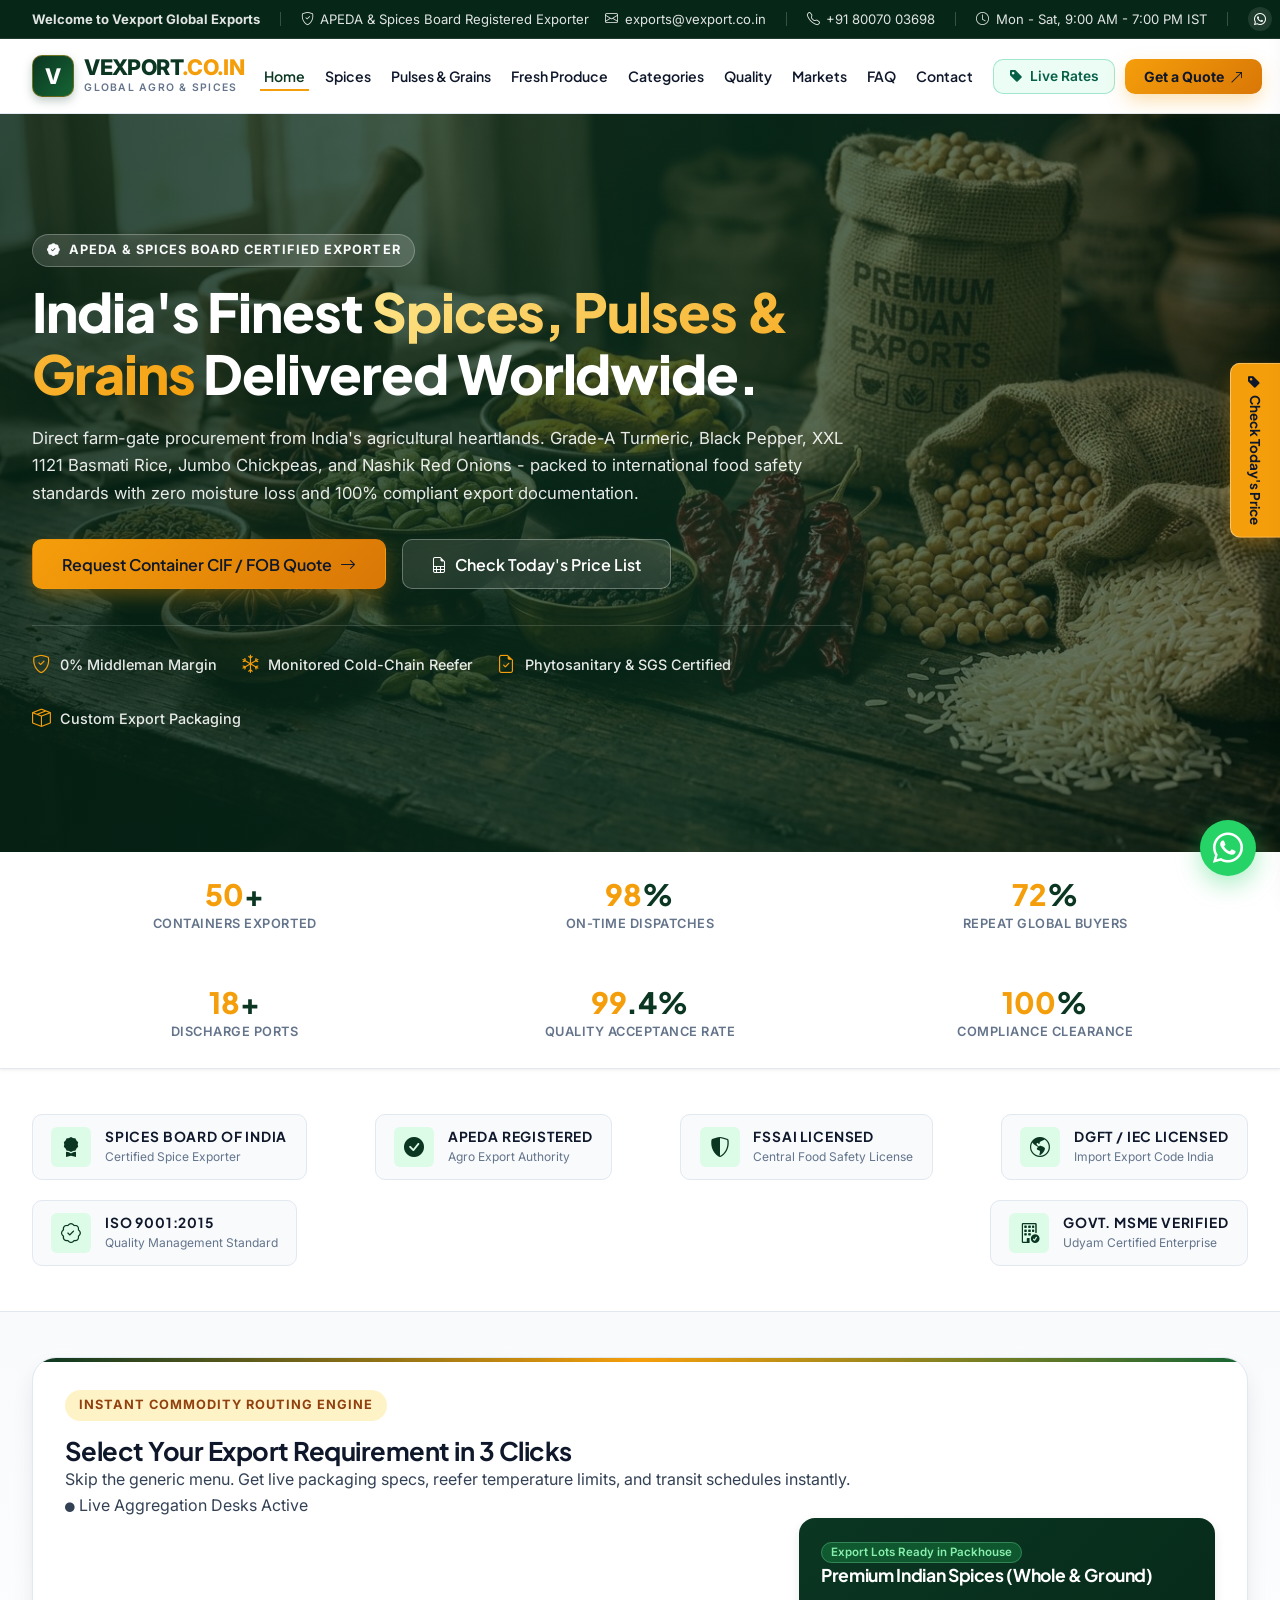
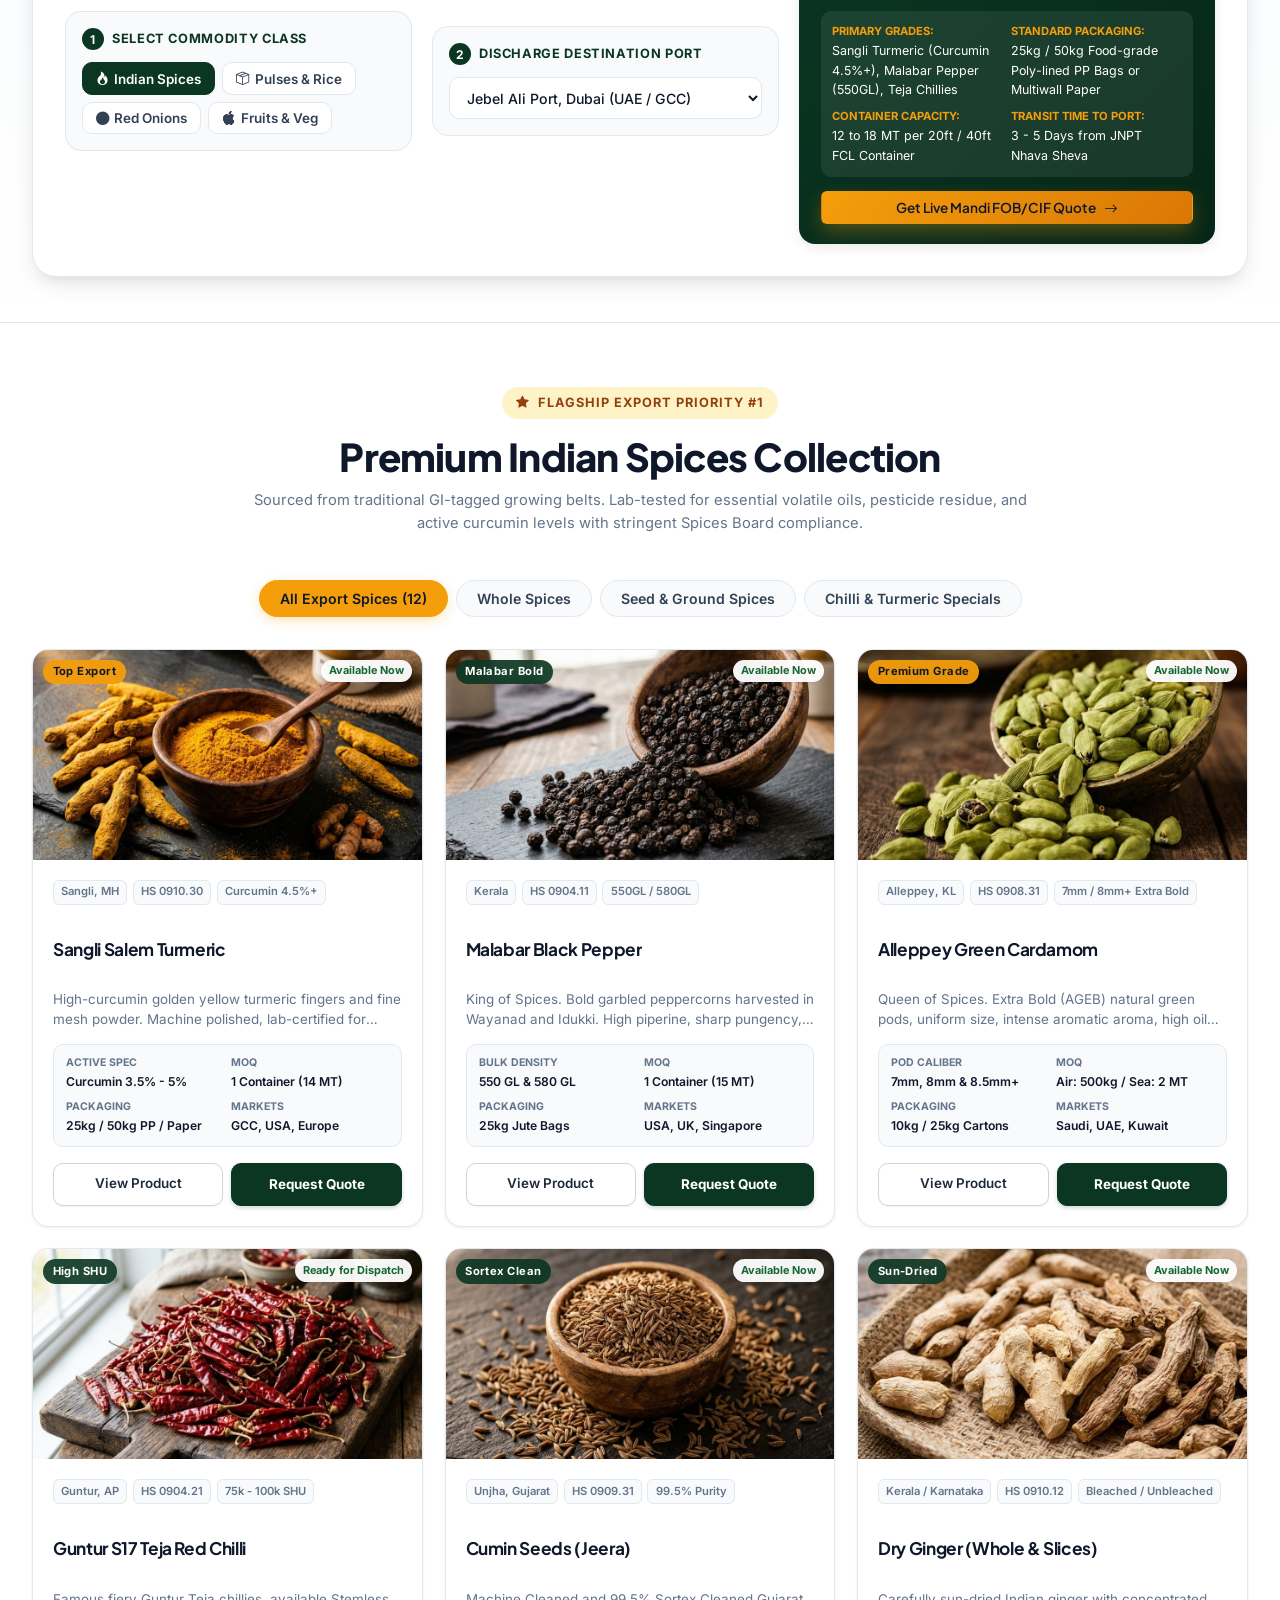
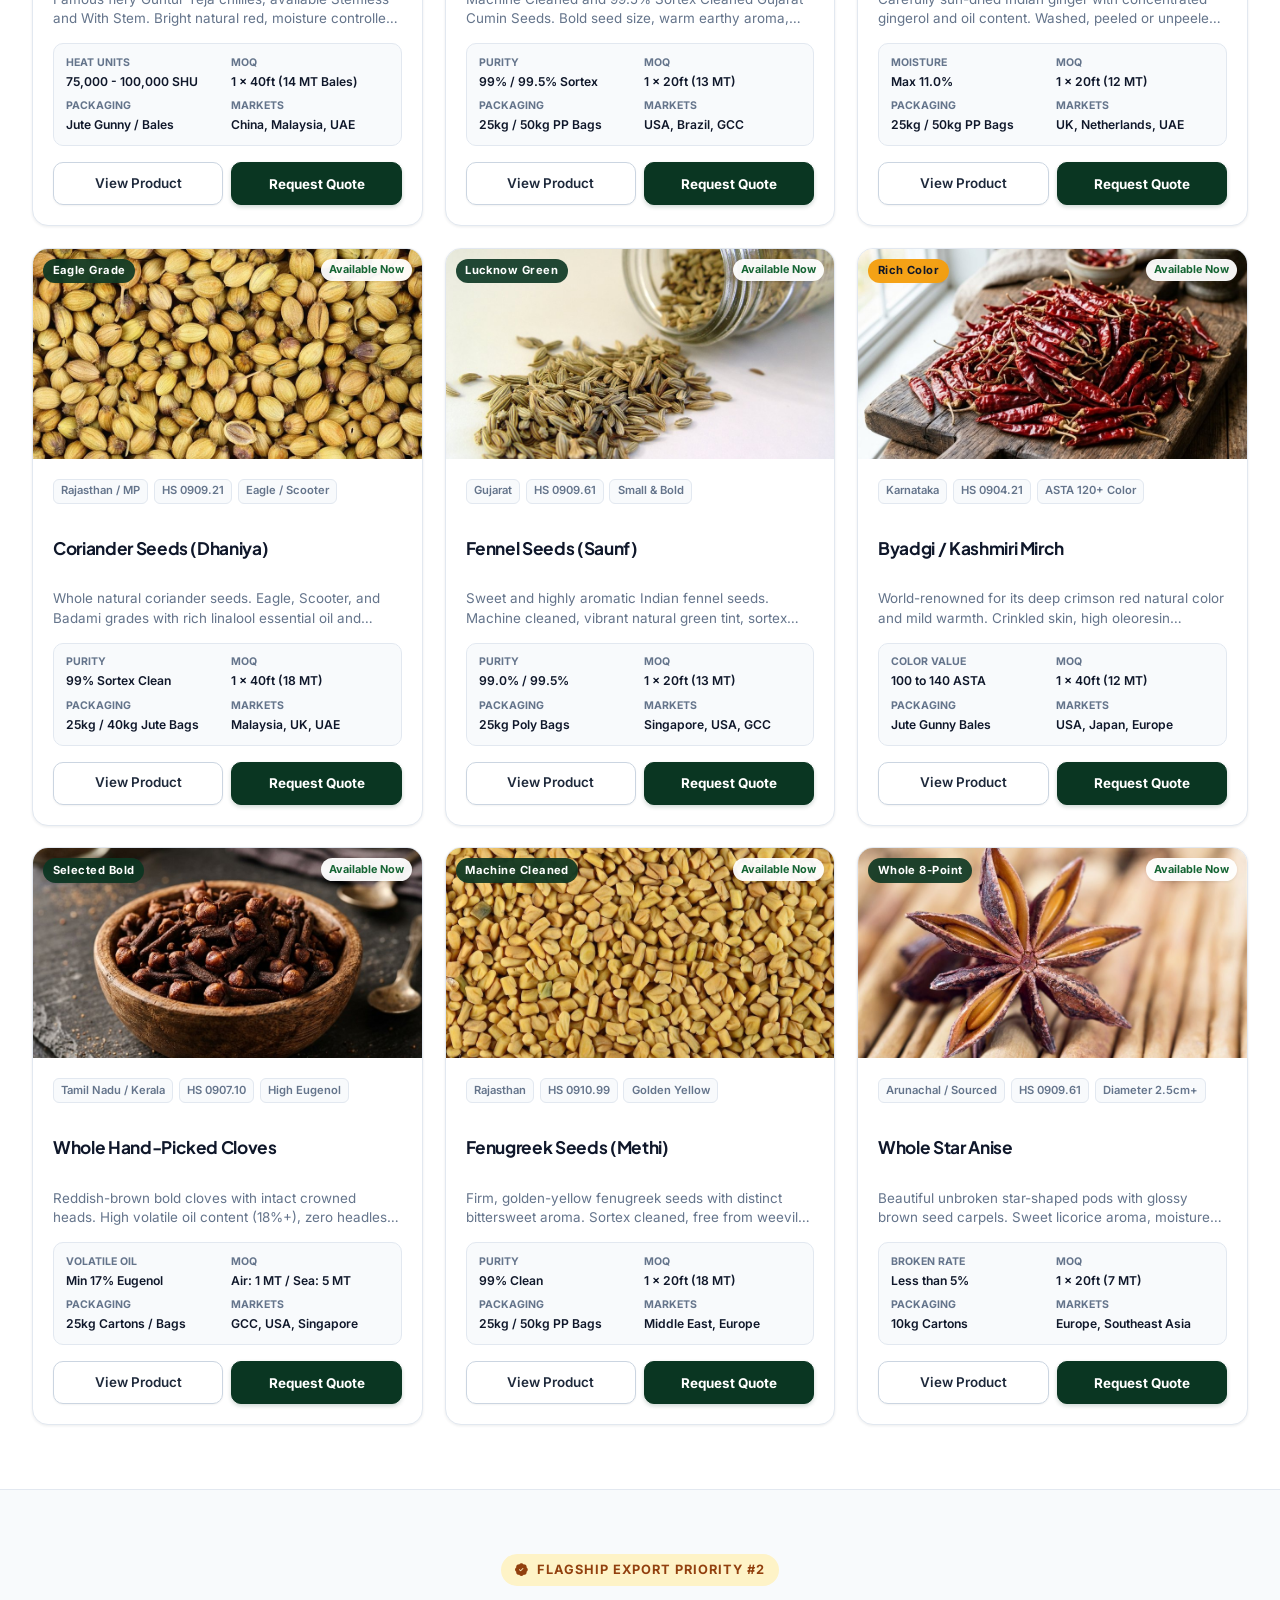
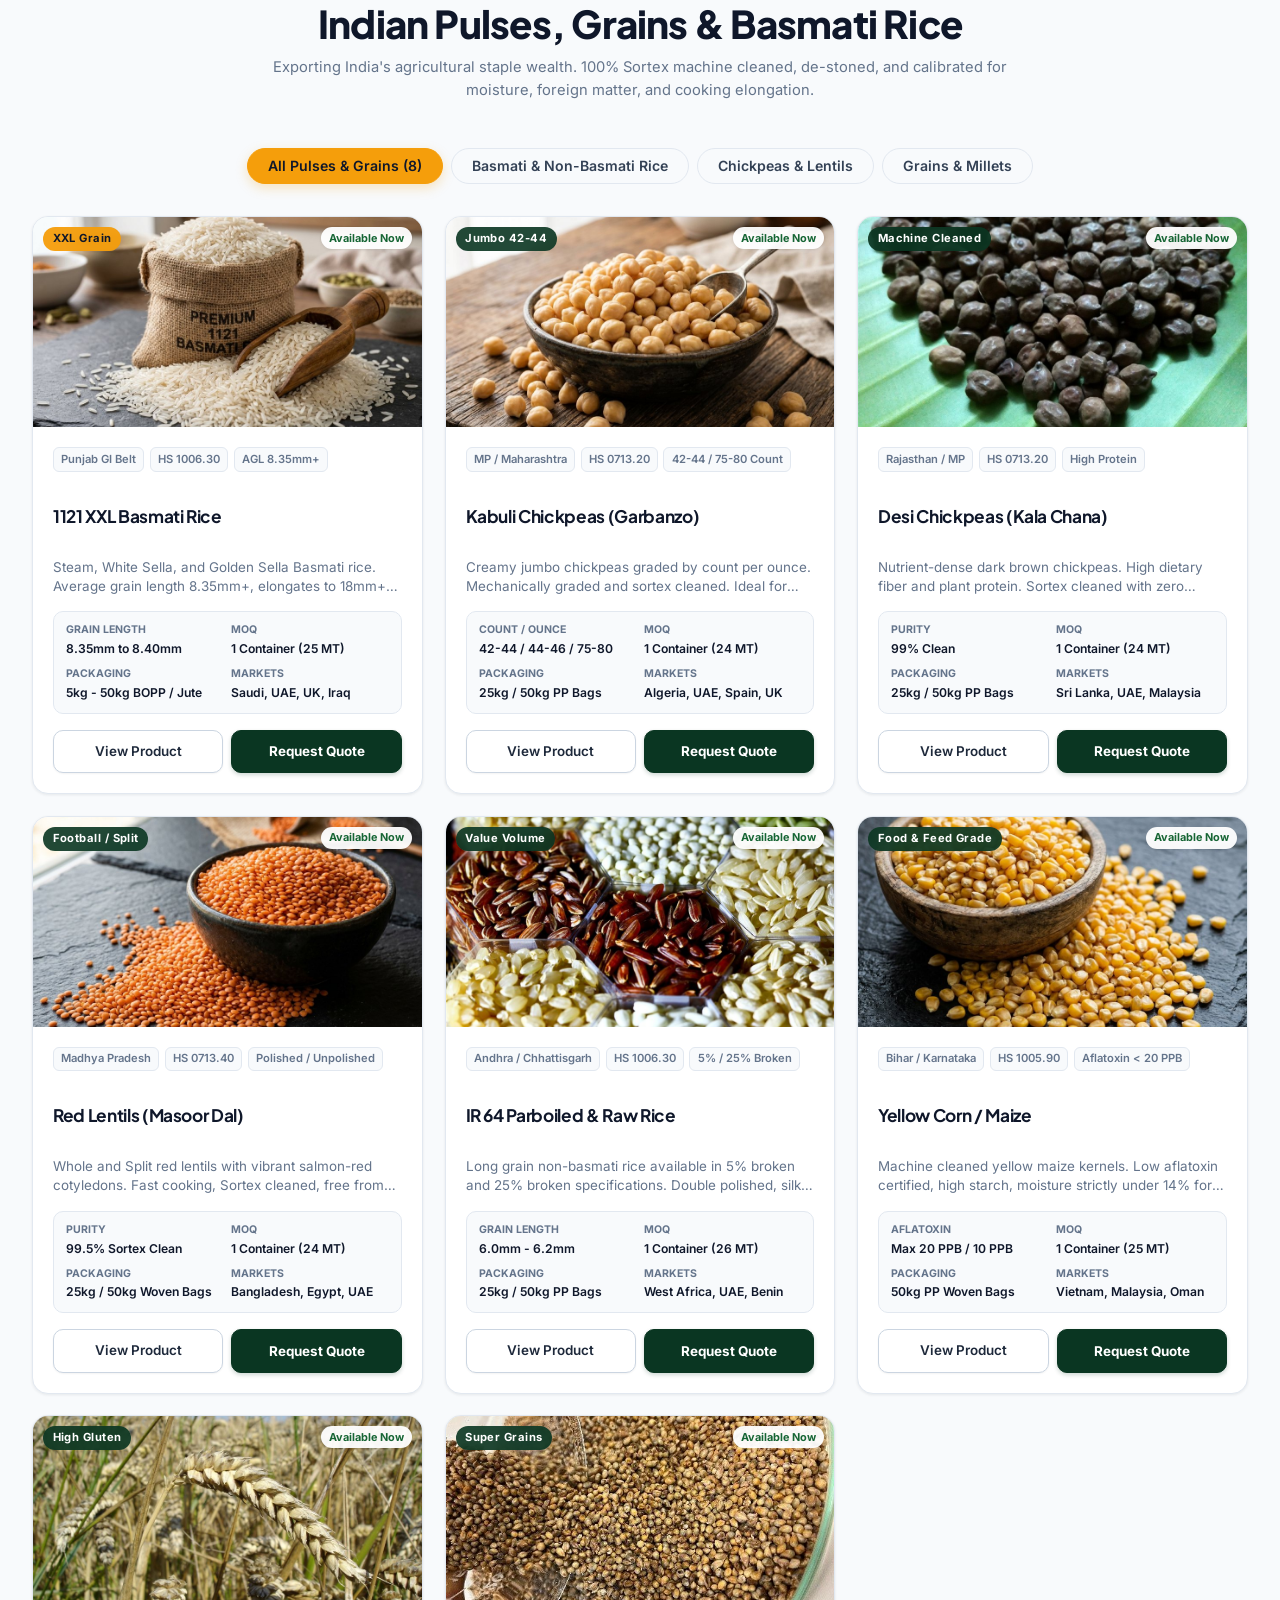
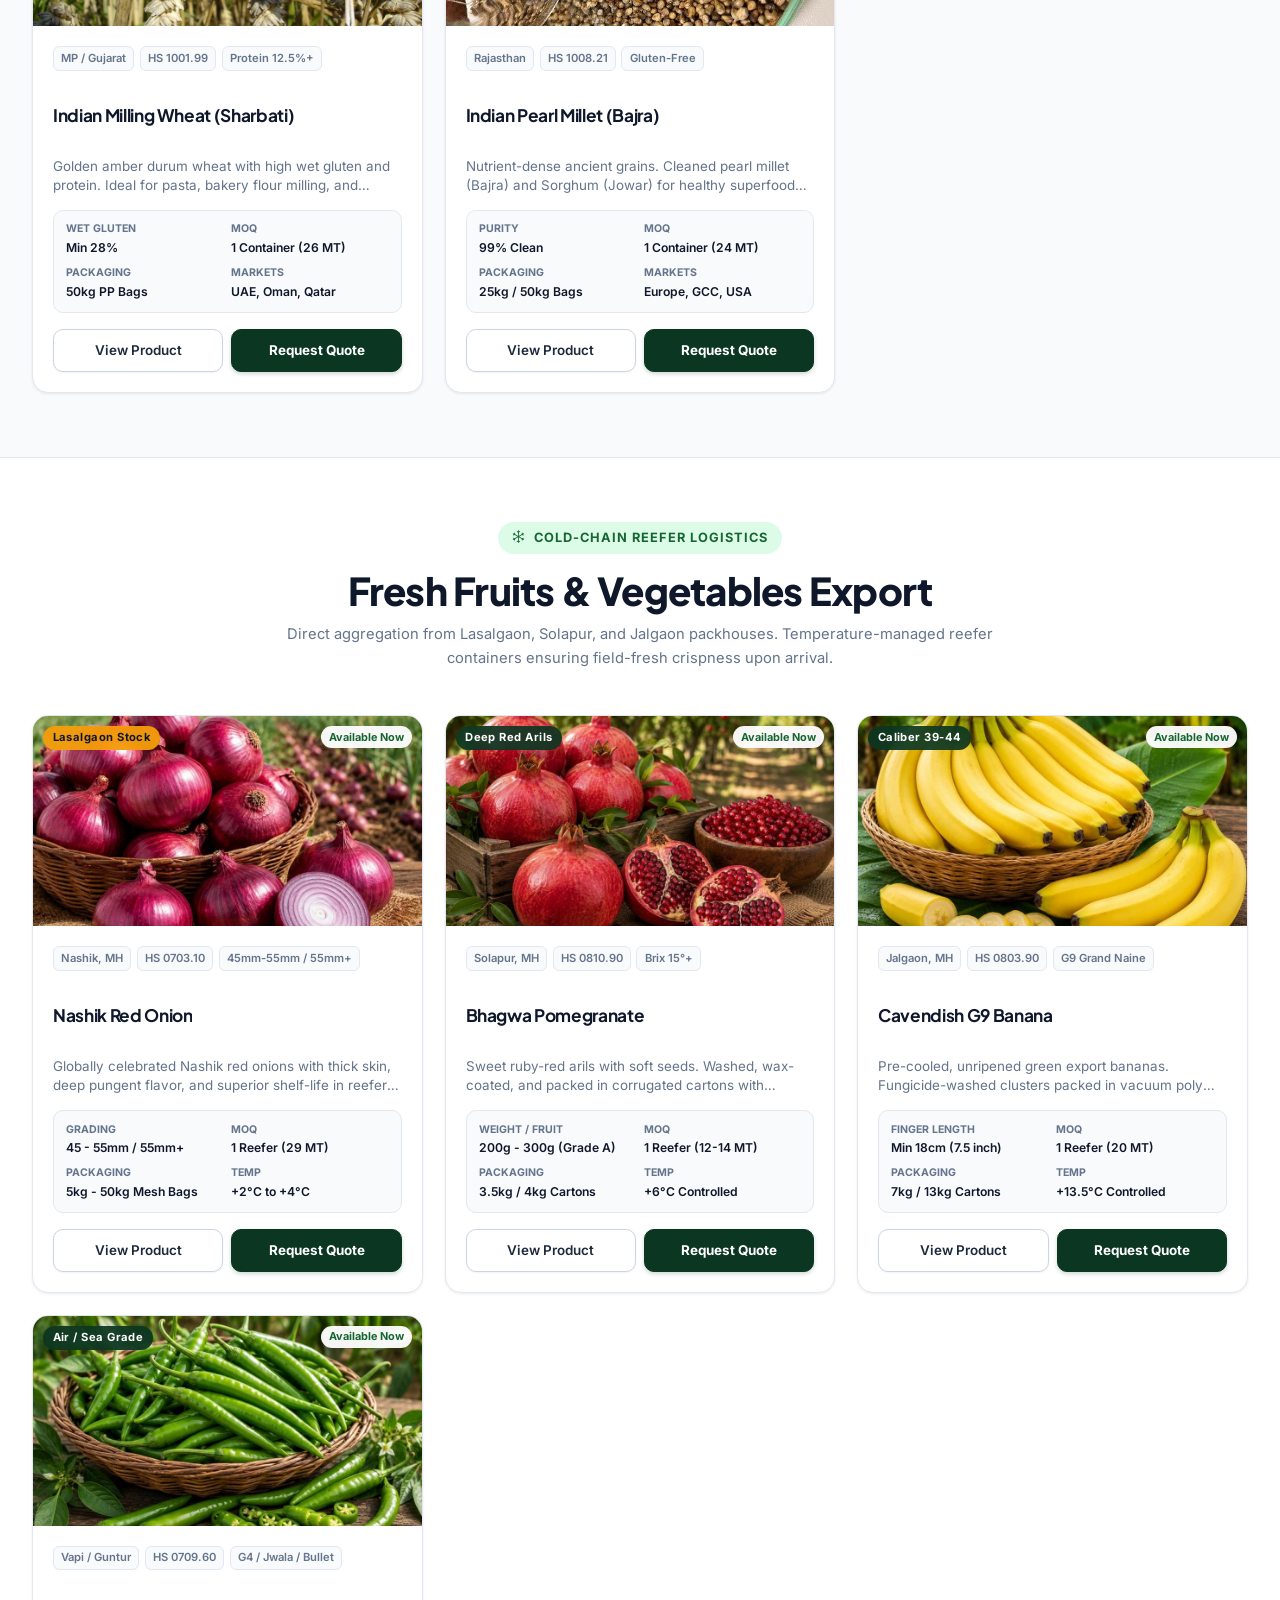
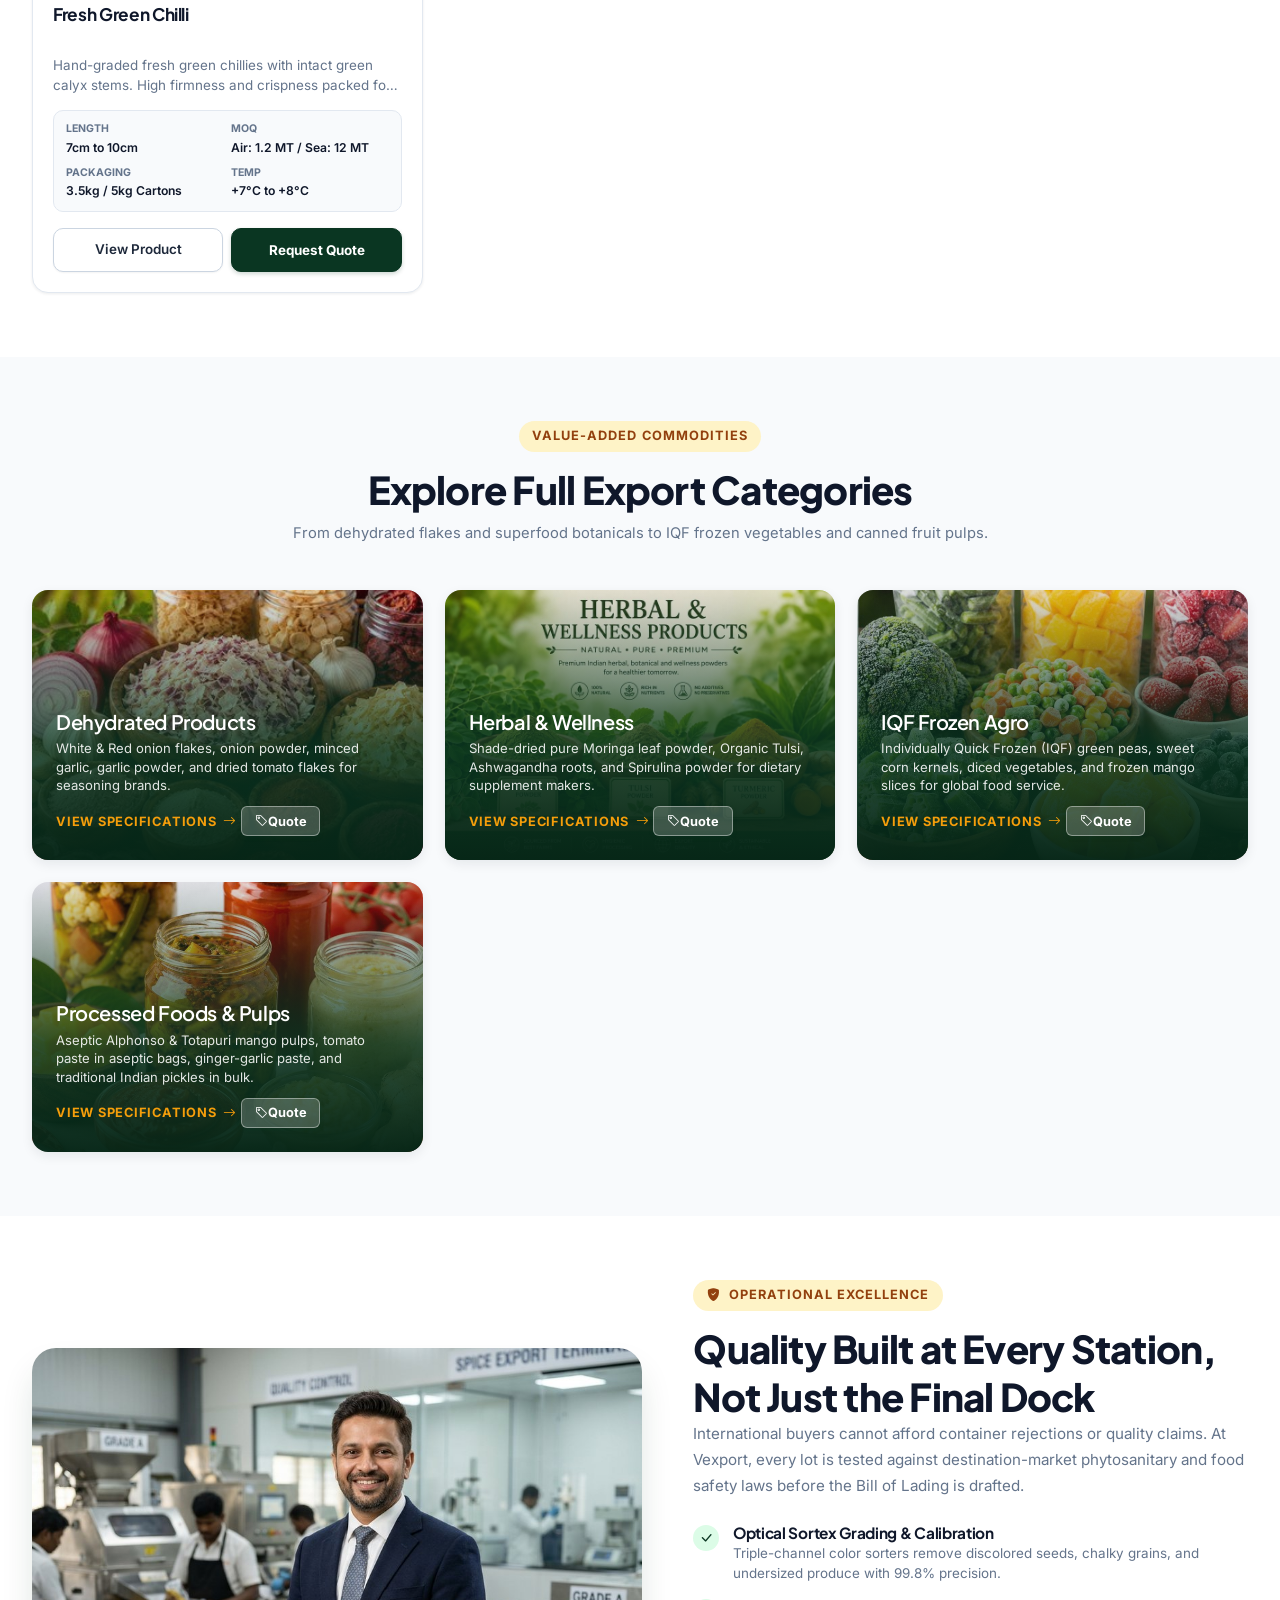
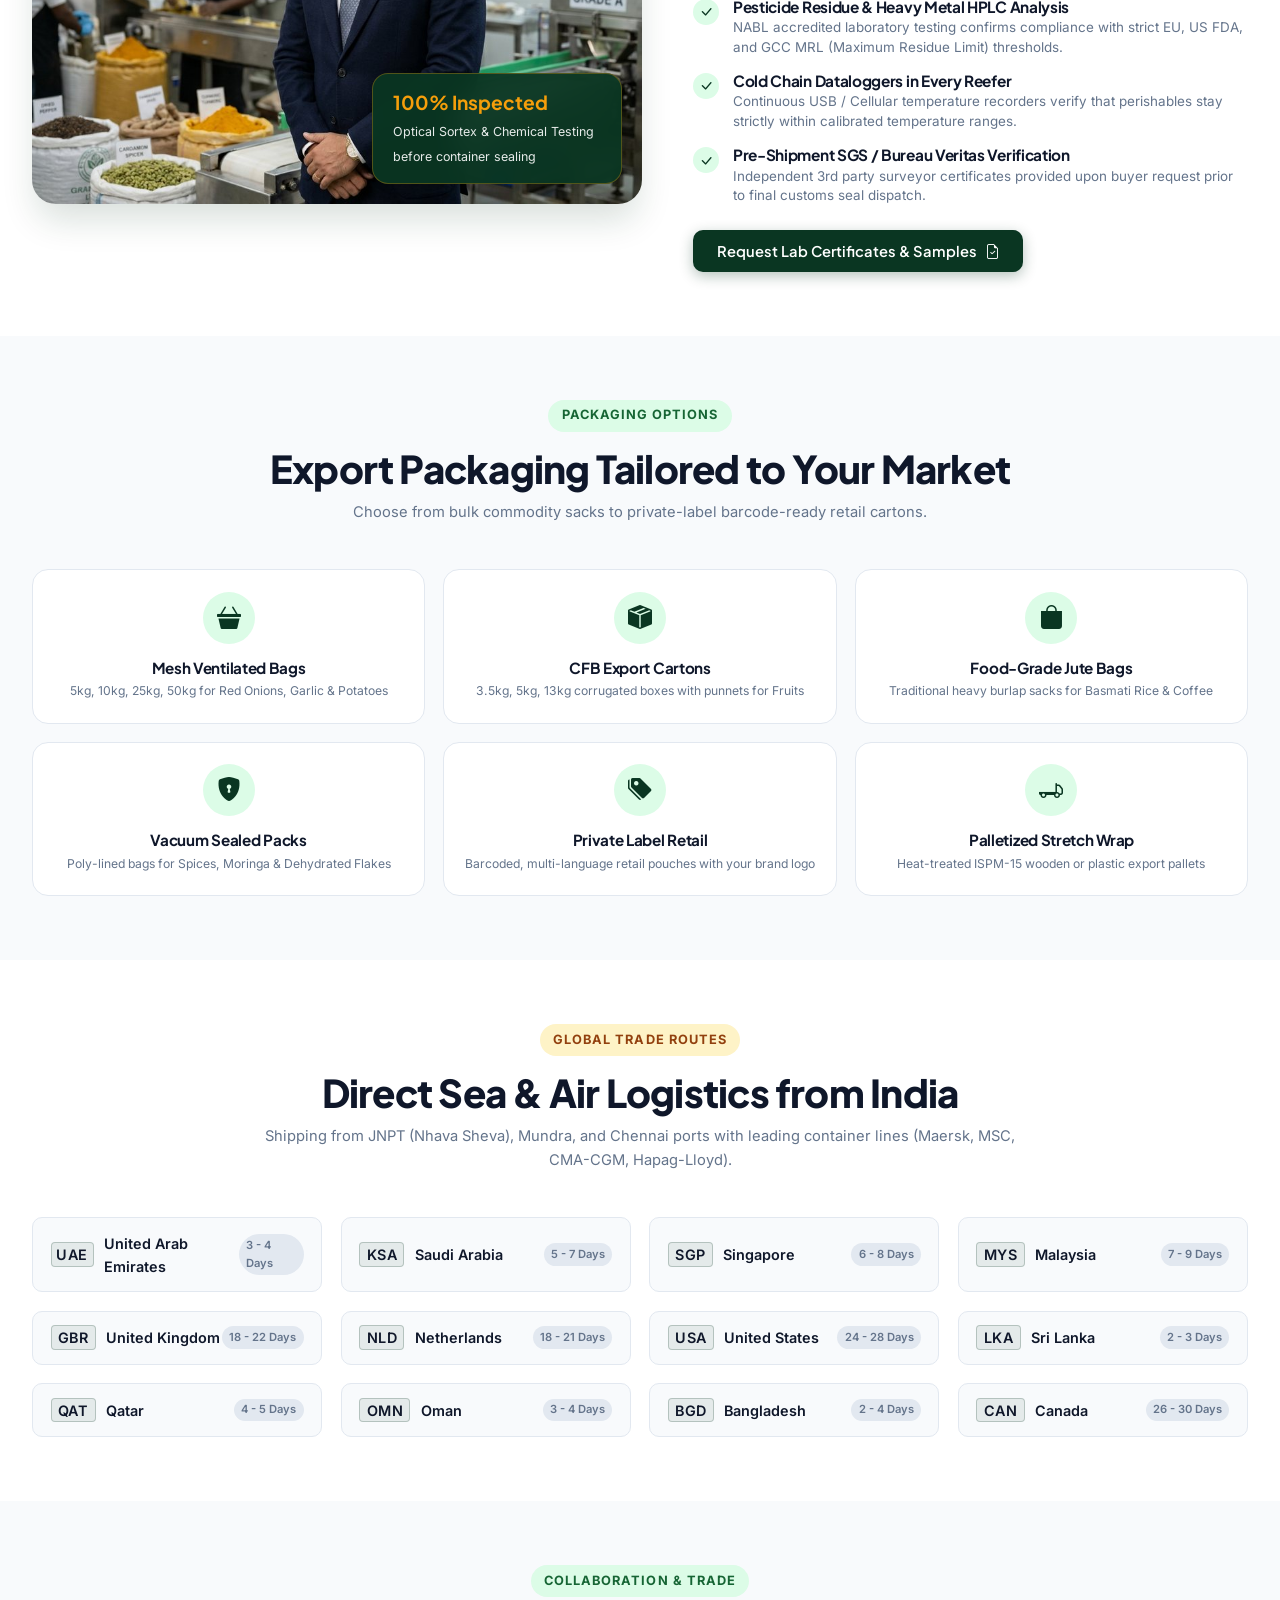
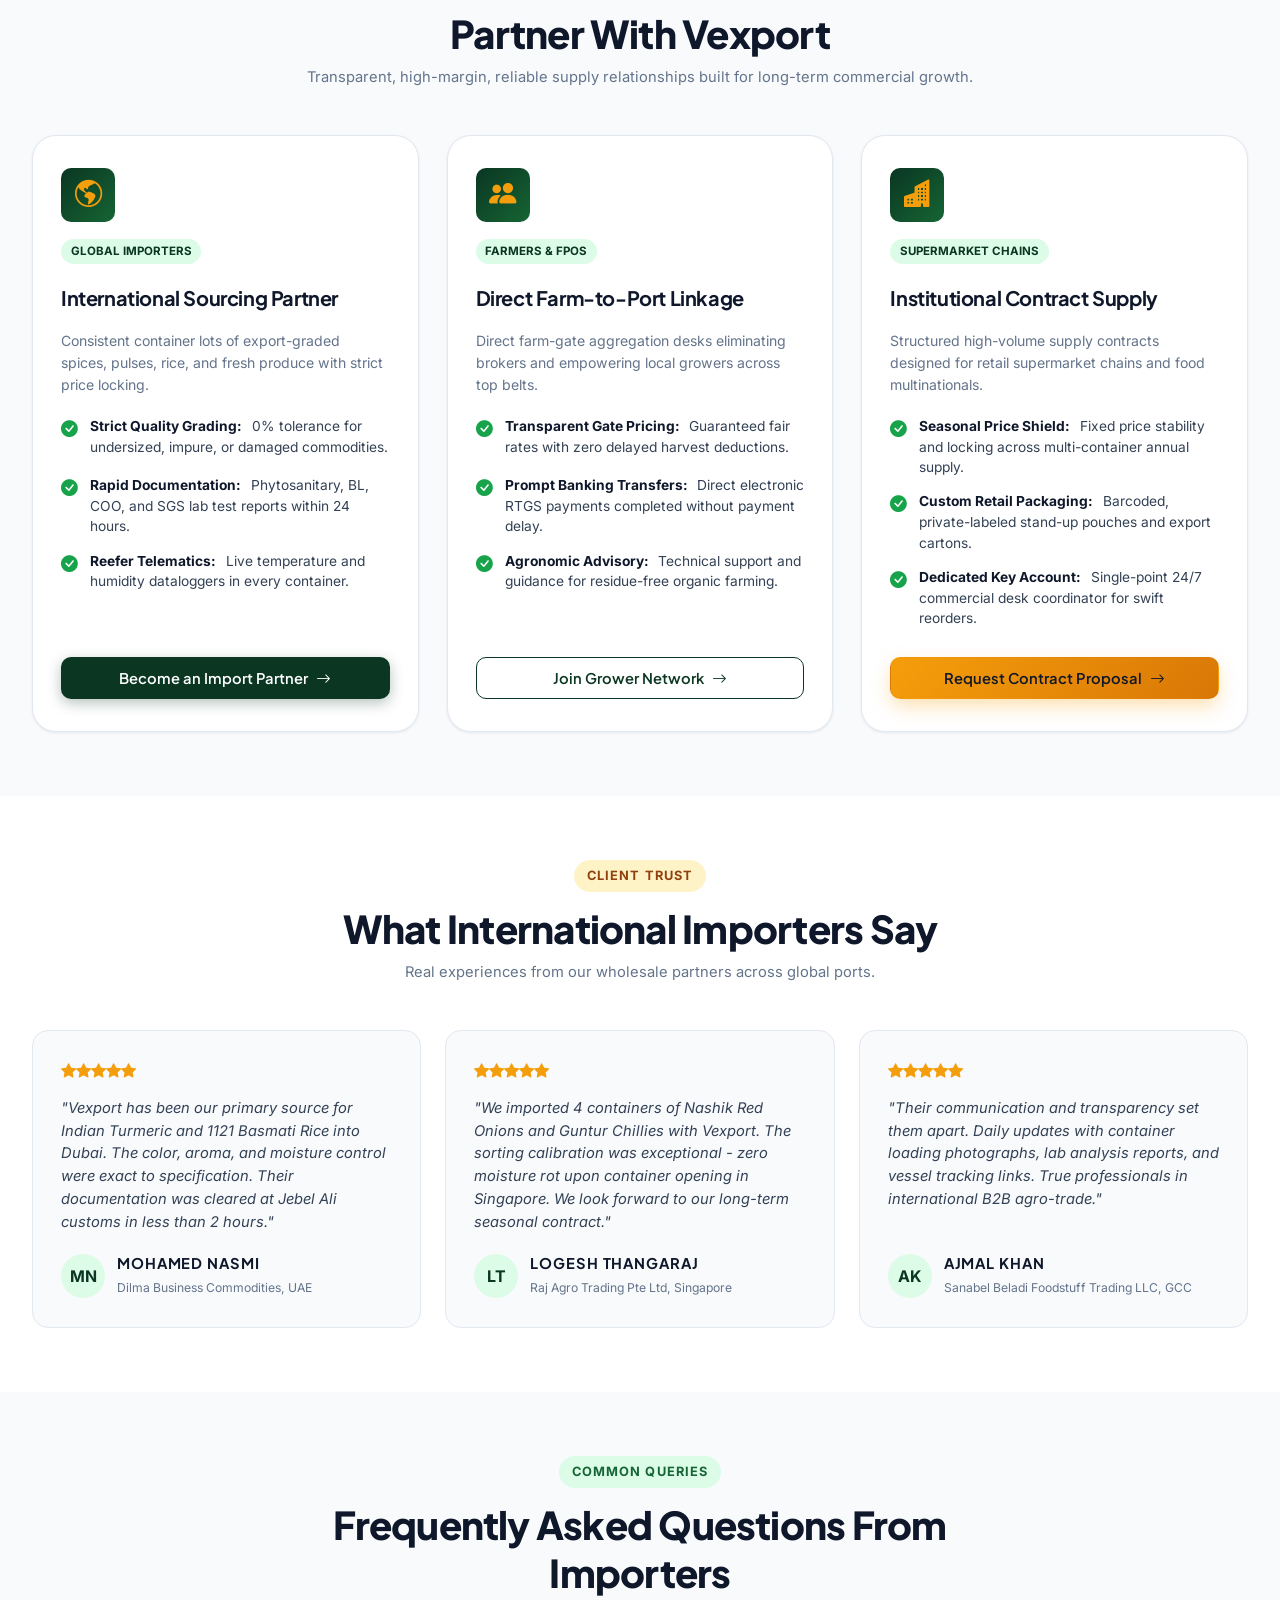
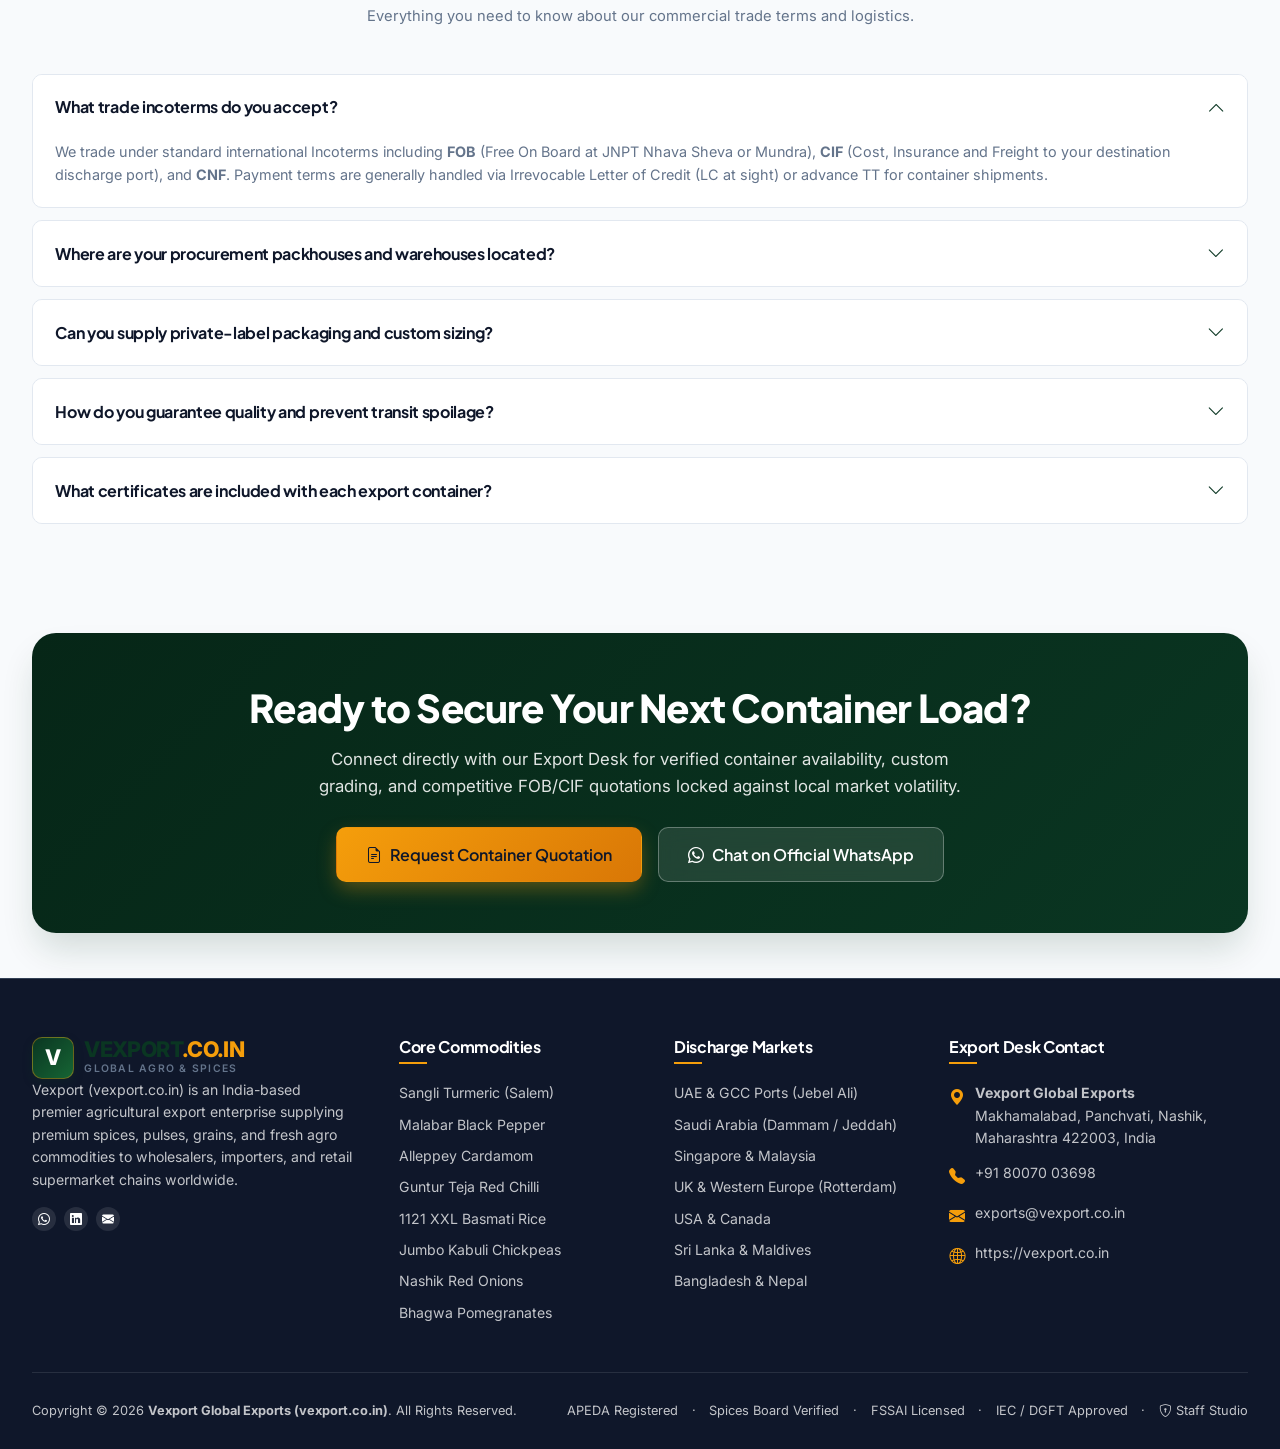
==== commit 656ee96a: "Fix sentence alignment and horizontal/vertical alignment in Partner With Vexport cards" ====
--- a/index.html
+++ b/index.html
@@ -1,3694 +1,3700 @@
-<!DOCTYPE html>-
-<html lang="en">-
-<head>-
-  <meta charset="UTF-8">-
-  <meta name="viewport" content="width=device-width, initial-scale=1.0">-
-  <title>Vexport | Leading Indian Exporter of Premium Spices, Pulses, Grains & Fresh Produce</title>-
-  <meta name="description" content="Vexport (vexport.co.in) is India's premier export house for certified Indian spices, pulses, 1121 Basmati rice, and fresh agro commodities with temperature-monitored reefers and 100% compliant export documentation.">-
-  <meta name="keywords" content="Vexport, vexport.co.in, Indian spices exporter, turmeric export India, black pepper exporter, pulses exporter, 1121 basmati rice export, chickpea exporter, fresh red onion exporter, APEDA registered exporter">-
-  <meta name="author" content="Vexport Global Exports">-
-  <link rel="canonical" href="https://vexport.co.in/">-
--
-  <!-- Open Graph Meta -->-
-  <meta property="og:type" content="website">-
-  <meta property="og:title" content="Vexport | Premium Indian Spices, Pulses, Grains & Fresh Agro Produce">-
-  <meta property="og:description" content="Direct farm-to-port export of premium Indian spices, pulses, rice and fresh produce with APEDA, Spices Board and FSSAI certification.">-
-  <meta property="og:url" content="https://vexport.co.in/">-
-  <meta property="og:image" content="assets/images/hero-banner.jpg">-
--
-  <!-- Favicon -->-
-  <link rel="icon" type="image/svg+xml" href="data:image/svg+xml,<svg xmlns='http://www.w3.org/2000/svg' viewBox='0 0 100 100'><rect width='100' height='100' rx='20' fill='%230A3622'/><text x='50%' y='68%' font-size='60' font-weight='800' fill='%23F59E0B' text-anchor='middle'>V</text></svg>">-
--
-  <!-- Bootstrap Icons & Stylesheet -->-
-  <link rel="stylesheet" href="https://cdn.jsdelivr.net/npm/bootstrap-icons@1.11.3/font/bootstrap-icons.min.css">-
-  <link rel="stylesheet" href="assets/css/style.css">-
-</head>-
-<body>-
--
-  <!-- ==========================================================================-
-       1. TOP UTILITY BAR (Clean, Professional Competitor-Matched Layout)-
-       ========================================================================== -->-
-  <div class="vex-topbar">-
-    <div class="vex-container vex-topbar-inner">-
-      <div class="topbar-left">-
-        <div class="topbar-item">-
-          <b>Welcome to Vexport Global Exports</b>-
-        </div>-
-        <div class="topbar-divider"></div>-
-        <div class="topbar-item">-
-          <i class="bi bi-shield-check text-warning"></i>-
-          <span>APEDA &amp; Spices Board Registered Exporter</span>-
-        </div>-
-      </div>-
-      <div class="topbar-right">-
-        <div class="topbar-item">-
-          <i class="bi bi-envelope"></i>-
-          <a href="mailto:exports@vexport.co.in">exports@vexport.co.in</a>-
-        </div>-
-        <div class="topbar-divider"></div>-
-        <div class="topbar-item">-
-          <i class="bi bi-telephone"></i>-
-          <a href="tel:+918007003698">+91 80070 03698</a>-
-        </div>-
-        <div class="topbar-divider"></div>-
-        <div class="topbar-item">-
-          <i class="bi bi-clock"></i>-
-          <span>Mon - Sat, 9:00 AM - 7:00 PM IST</span>-
-        </div>-
-        <div class="topbar-divider"></div>-
-        <div class="topbar-socials">-
-          <a href="https://wa.me/918007003698" target="_blank" aria-label="WhatsApp"><i class="bi bi-whatsapp"></i></a>-
-          <a href="https://linkedin.com" target="_blank" aria-label="LinkedIn"><i class="bi bi-linkedin"></i></a>-
-          <a href="mailto:exports@vexport.co.in" aria-label="Email"><i class="bi bi-envelope-fill"></i></a>-
-        </div>-
-      </div>-
-    </div>-
-  </div>-
--
-  <!-- ==========================================================================-
-       2. STICKY HEADER & NAVBAR (Single-Line Horizon Architecture)-
-       ========================================================================== -->-
-  <header class="vex-header" id="siteHeader">-
-    <div class="vex-container vex-nav-inner">-
-      <!-- Brand Logo (Left) -->-
-      <a href="index.html" class="vex-logo">-
-        <div class="logo-badge">V</div>-
-        <div class="logo-text-wrap">-
-          <span class="logo-brand">VEXPORT<span>.CO.IN</span></span>-
-          <span class="logo-tagline">Global Agro &amp; Spices</span>-
-        </div>-
-      </a>-
--
-      <!-- Center Nav Links (Single Clean Line, No Wrapping) -->-
-      <ul class="vex-nav-menu" id="vexNavMenu">-
-        <li><a href="#home" class="nav-link active">Home</a></li>-
-        <li><a href="#spices" class="nav-link">Spices</a></li>-
-        <li><a href="#pulses" class="nav-link">Pulses &amp; Grains</a></li>-
-        <li><a href="#fresh-produce" class="nav-link">Fresh Produce</a></li>-
-        <li><a href="#categories" class="nav-link">Categories</a></li>-
-        <li><a href="#quality" class="nav-link">Quality</a></li>-
-        <li><a href="#markets" class="nav-link">Markets</a></li>-
-        <li><a href="#faq" class="nav-link">FAQ</a></li>-
-        <li><a href="#contact" class="nav-link">Contact</a></li>-
-      </ul>-
--
-      <!-- Action Area (Right Side - Single Row Aligned) -->-
-      <div class="vex-nav-actions">-
-        <button type="button" class="btn-nav-rates js-open-price-drawer" data-product="All Commodities">-
-          <i class="bi bi-tag-fill text-success"></i>-
-          <span>Live Rates</span>-
-        </button>-
-        <button type="button" class="btn-nav-quote js-open-quote-modal">-
-          <span>Get a Quote</span>-
-          <i class="bi bi-arrow-up-right"></i>-
-        </button>-
-        <button type="button" class="mobile-toggle-btn" id="mobileMenuToggle" aria-label="Toggle navigation">-
-          <i class="bi bi-list"></i>-
-        </button>-
-      </div>-
-    </div>-
-  </header>-
--
-  <!-- ==========================================================================-
-       3. HERO SECTION-
-       ========================================================================== -->-
-  <section class="vex-hero" id="home">-
-    <div class="hero-bg-overlay"></div>-
-    <img src="assets/images/hero-banner.jpg" alt="Vexport Indian spices, pulses, rice and export agriculture" class="hero-bg-img">-
-    <div class="vex-container">-
-      <div class="hero-content">-
-        <span class="eyebrow eyebrow-dark">-
-          <i class="bi bi-patch-check-fill text-warning"></i> APEDA &amp; SPICES BOARD CERTIFIED EXPORTER-
-        </span>-
-        <h1 class="hero-title">-
-          India's Finest <span>Spices, Pulses &amp; Grains</span> Delivered Worldwide.-
-        </h1>-
-        <p class="hero-lead">-
-          Direct farm-gate procurement from India's agricultural heartlands. Grade-A Turmeric, Black Pepper, XXL 1121 Basmati Rice, Jumbo Chickpeas, and Nashik Red Onions - packed to international food safety standards with zero moisture loss and 100% compliant export documentation.-
-        </p>-
--
-        <div class="hero-ctas">-
-          <button type="button" class="btn btn-gold btn-lg js-open-quote-modal" data-product="Container Shipment Enquiry">-
-            <span>Request Container CIF / FOB Quote</span>-
-            <i class="bi bi-arrow-right"></i>-
-          </button>-
-          <button type="button" class="btn btn-outline-white btn-lg js-open-price-drawer" data-product="Today's Live Price">-
-            <i class="bi bi-file-earmark-spreadsheet"></i>-
-            <span>Check Today's Price List</span>-
-          </button>-
-        </div>-
--
-        <div class="hero-highlights">-
-          <div class="highlight-item">-
-            <i class="bi bi-shield-check"></i>-
-            <span>0% Middleman Margin</span>-
-          </div>-
-          <div class="highlight-item">-
-            <i class="bi bi-snow"></i>-
-            <span>Monitored Cold-Chain Reefer</span>-
-          </div>-
-          <div class="highlight-item">-
-            <i class="bi bi-file-earmark-check"></i>-
-            <span>Phytosanitary &amp; SGS Certified</span>-
-          </div>-
-          <div class="highlight-item">-
-            <i class="bi bi-box-seam"></i>-
-            <span>Custom Export Packaging</span>-
-          </div>-
-        </div>-
-      </div>-
-    </div>-
-  </section>-
--
-  <!-- ==========================================================================-
-       4. PROOF IN NUMBERS (Stats Strip)-
-       ========================================================================== -->-
-  <section class="vex-stats-strip">-
-    <div class="vex-container">-
-      <div class="stats-grid">-
-        <div class="stat-card">-
-          <div class="stat-number"><span class="counter-val" data-target="50">50</span>+</div>-
-          <div class="stat-label">Containers Exported</div>-
-        </div>-
-        <div class="stat-card">-
-          <div class="stat-number"><span class="counter-val" data-target="98">98</span>%</div>-
-          <div class="stat-label">On-Time Dispatches</div>-
-        </div>-
-        <div class="stat-card">-
-          <div class="stat-number"><span class="counter-val" data-target="72">72</span>%</div>-
-          <div class="stat-label">Repeat Global Buyers</div>-
-        </div>-
-        <div class="stat-card">-
-          <div class="stat-number"><span class="counter-val" data-target="18">18</span>+</div>-
-          <div class="stat-label">Discharge Ports</div>-
-        </div>-
-        <div class="stat-card">-
-          <div class="stat-number"><span class="counter-val" data-target="99">99</span>.4%</div>-
-          <div class="stat-label">Quality Acceptance Rate</div>-
-        </div>-
-        <div class="stat-card">-
-          <div class="stat-number"><span class="counter-val" data-target="100">100</span>%</div>-
-          <div class="stat-label">Compliance Clearance</div>-
-        </div>-
-      </div>-
-    </div>-
-  </section>-
--
-  <!-- ==========================================================================-
-       5. ACCREDITATIONS & STATUTORY TRUST STRIP-
-       ========================================================================== -->-
-  <section class="vex-trust-strip section-padding-sm">-
-    <div class="vex-container">-
-      <div class="trust-flex">-
-        <div class="trust-badge-card">-
-          <div class="trust-icon-box"><i class="bi bi-award-fill"></i></div>-
-          <div class="trust-text">-
-            <h6>Spices Board of India</h6>-
-            <p>Certified Spice Exporter</p>-
-          </div>-
-        </div>-
-        <div class="trust-badge-card">-
-          <div class="trust-icon-box"><i class="bi bi-check-circle-fill"></i></div>-
-          <div class="trust-text">-
-            <h6>APEDA Registered</h6>-
-            <p>Agro Export Authority</p>-
-          </div>-
-        </div>-
-        <div class="trust-badge-card">-
-          <div class="trust-icon-box"><i class="bi bi-shield-shaded"></i></div>-
-          <div class="trust-text">-
-            <h6>FSSAI Licensed</h6>-
-            <p>Central Food Safety License</p>-
-          </div>-
-        </div>-
-        <div class="trust-badge-card">-
-          <div class="trust-icon-box"><i class="bi bi-globe-americas"></i></div>-
-          <div class="trust-text">-
-            <h6>DGFT / IEC Licensed</h6>-
-            <p>Import Export Code India</p>-
-          </div>-
-        </div>-
-        <div class="trust-badge-card">-
-          <div class="trust-icon-box"><i class="bi bi-patch-check"></i></div>-
-          <div class="trust-text">-
-            <h6>ISO 9001:2015</h6>-
-            <p>Quality Management Standard</p>-
-          </div>-
-        </div>-
-        <div class="trust-badge-card">-
-          <div class="trust-icon-box"><i class="bi bi-building-check"></i></div>-
-          <div class="trust-text">-
-            <h6>Govt. MSME Verified</h6>-
-            <p>Udyam Certified Enterprise</p>-
-          </div>-
-        </div>-
-      </div>-
-    </div>-
-  </section>-
--
-  <!-- ==========================================================================-
-       6. COGNITIVE CLARITY: 3-STEP SMART PRODUCE ROUTER-
-       ========================================================================== -->-
-  <section class="vex-router-section section-padding-sm">-
-    <div class="vex-container">-
-      <div class="router-box">-
-        <div class="row align-items-center mb-3">-
-          <div class="col-lg-8">-
-            <span class="eyebrow eyebrow-gold">Instant Commodity Routing Engine</span>-
-            <h3 class="mb-1">Select Your Export Requirement in 3 Clicks</h3>-
-            <p class="text-muted small mb-0">Skip the generic menu. Get live packaging specs, reefer temperature limits, and transit schedules instantly.</p>-
-          </div>-
-          <div class="col-lg-4 text-lg-end mt-3 mt-lg-0">-
-            <span class="badge bg-success-subtle text-success p-2 rounded-pill"><i class="bi bi-circle-fill text-success me-1" style="font-size:0.6rem;"></i> Live Aggregation Desks Active</span>-
-          </div>-
-        </div>-
--
-        <div class="router-steps-grid">-
-          <!-- Step 1: Select Commodity -->-
-          <div class="router-step-col">-
-            <div class="step-label">-
-              <span class="step-badge">1</span>-
-              <span>Select Commodity Class</span>-
-            </div>-
-            <div class="router-chips">-
-              <button type="button" class="router-chip-btn active" data-commodity="spices">-
-                <i class="bi bi-fire text-danger me-1"></i> Indian Spices-
-              </button>-
-              <button type="button" class="router-chip-btn" data-commodity="pulses">-
-                <i class="bi bi-box-seam text-warning me-1"></i> Pulses &amp; Rice-
-              </button>-
-              <button type="button" class="router-chip-btn" data-commodity="onions">-
-                <i class="bi bi-circle-fill text-danger me-1"></i> Red Onions-
-              </button>-
-              <button type="button" class="router-chip-btn" data-commodity="fruits">-
-                <i class="bi bi-apple text-success me-1"></i> Fruits &amp; Veg-
-              </button>-
-            </div>-
-          </div>-
--
-          <!-- Step 2: Destination Port -->-
-          <div class="router-step-col">-
-            <div class="step-label">-
-              <span class="step-badge">2</span>-
-              <span>Discharge Destination Port</span>-
-            </div>-
-            <select class="router-select" id="routerPortSelect">-
-              <option value="jebel-ali" selected>Jebel Ali Port, Dubai (UAE / GCC)</option>-
-              <option value="dammam">Dammam / King Abdulaziz Port (Saudi Arabia)</option>-
-              <option value="singapore">Port of Singapore (Southeast Asia)</option>-
-              <option value="rotterdam">Port of Rotterdam (Europe Hub)</option>-
-              <option value="new-york">Port of New York / New Jersey (USA)</option>-
-            </select>-
-          </div>-
--
-          <!-- Step 3: Result Preview & Action -->-
-          <div class="router-result-card">-
-            <div class="router-result-head">-
-              <div>-
-                <span class="router-result-status" id="routerResultStatus">Ready for Container Booking</span>-
-                <h5 class="router-result-title mt-1" id="routerResultTitle">Premium Indian Spices</h5>-
-              </div>-
-            </div>-
-            <div class="router-result-specs" id="routerResultSpecs">-
-              <!-- Dynamically populated by app.js -->-
-            </div>-
-            <button type="button" class="btn btn-gold btn-sm w-100 justify-content-center" id="routerResultCta">-
-              <span>Get Live Mandi FOB/CIF Quote</span>-
-              <i class="bi bi-arrow-right"></i>-
-            </button>-
-          </div>-
-        </div>-
-      </div>-
-    </div>-
-  </section>-
--
-  <!-- ==========================================================================-
-       7. PRIMARY FOCUS #1: PREMIUM INDIAN SPICES (EXPANDED CATALOG)-
-       ========================================================================== -->-
-  <section class="vex-spices-section section-padding" id="spices">-
-    <div class="vex-container">-
-      <div class="section-header">-
-        <span class="eyebrow eyebrow-gold"><i class="bi bi-star-fill text-warning"></i> Flagship Export Priority #1</span>-
-        <h2>Premium Indian Spices Collection</h2>-
-        <p class="section-subtitle">-
-          Sourced from traditional GI-tagged growing belts. Lab-tested for essential volatile oils, pesticide residue, and active curcumin levels with stringent Spices Board compliance.-
-        </p>-
-      </div>-
--
-      <!-- Spice Subtabs -->-
-      <div class="spice-subtabs" id="spiceTabs">-
-        <button type="button" class="subtab-btn active" data-filter="all">All Export Spices (12)</button>-
-        <button type="button" class="subtab-btn" data-filter="whole">Whole Spices</button>-
-        <button type="button" class="subtab-btn" data-filter="ground-seed">Seed &amp; Ground Spices</button>-
-        <button type="button" class="subtab-btn" data-filter="chilli-turmeric">Chilli &amp; Turmeric Specials</button>-
-      </div>-
--
-      <!-- Spices Product Grid -->-
-      <div class="products-grid-4" id="spiceGrid">-
-        -
-        <!-- Spice 1: Turmeric -->-
-        <div class="product-card" data-spice-type="chilli-turmeric">-
-          <span class="product-card-badge badge-gold">Top Export</span>-
-          <span class="product-card-avail">Available Now</span>-
-          <div class="product-img-wrap">-
-            <img src="assets/images/turmeric.jpg" alt="Sangli Salem Turmeric" class="product-img" loading="lazy" onerror="this.onerror=null; this.src='assets/images/turmeric.jpg';">-
-          </div>-
-          <div class="product-body">-
-            <div class="product-meta-tags">-
-              <span class="meta-tag">Sangli, MH</span>-
-              <span class="meta-tag">HS 0910.30</span>-
-              <span class="meta-tag">Curcumin 4.5%+</span>-
-            </div>-
-            <h4 class="product-title"><a href="product-detail.html?product=sangli-turmeric" target="_blank">Sangli Salem Turmeric</a></h4>-
-            <p class="product-desc">High-curcumin golden yellow turmeric fingers and fine mesh powder. Machine polished, lab-certified for purity and low lead.</p>-
-            <div class="product-specs-table">-
-              <div class="spec-cell"><strong>Active Spec</strong><span>Curcumin 3.5% - 5%</span></div>-
-              <div class="spec-cell"><strong>MOQ</strong><span>1 Container (14 MT)</span></div>-
-              <div class="spec-cell"><strong>Packaging</strong><span>25kg / 50kg PP / Paper</span></div>-
-              <div class="spec-cell"><strong>Markets</strong><span>GCC, USA, Europe</span></div>-
-            </div>-
-            <div class="product-card-footer">-
-              <a href="product-detail.html?product=sangli-turmeric" target="_blank" class="btn-card-view">View Product</a>-
-              <button type="button" class="btn-card-quote js-open-quote-modal" data-product="Sangli Salem Turmeric">Request Quote</button>-
-            </div>-
-          </div>-
-        </div>-
--
-        <!-- Spice 2: Black Pepper (LOCAL HIGH-RES IMAGE) -->-
-        <div class="product-card" data-spice-type="whole">-
-          <span class="product-card-badge">Malabar Bold</span>-
-          <span class="product-card-avail">Available Now</span>-
-          <div class="product-img-wrap">-
-            <img src="assets/images/black-pepper.jpg" alt="Malabar Black Pepper" class="product-img" loading="lazy" onerror="this.onerror=null; this.src='assets/images/turmeric.jpg';">-
-          </div>-
-          <div class="product-body">-
-            <div class="product-meta-tags">-
-              <span class="meta-tag">Kerala</span>-
-              <span class="meta-tag">HS 0904.11</span>-
-              <span class="meta-tag">550GL / 580GL</span>-
-            </div>-
-            <h4 class="product-title"><a href="product-detail.html?product=malabar-black-pepper" target="_blank">Malabar Black Pepper</a></h4>-
-            <p class="product-desc">King of Spices. Bold garbled peppercorns harvested in Wayanad and Idukki. High piperine, sharp pungency, zero mold.</p>-
-            <div class="product-specs-table">-
-              <div class="spec-cell"><strong>Bulk Density</strong><span>550 GL &amp; 580 GL</span></div>-
-              <div class="spec-cell"><strong>MOQ</strong><span>1 Container (15 MT)</span></div>-
-              <div class="spec-cell"><strong>Packaging</strong><span>25kg Jute Bags</span></div>-
-              <div class="spec-cell"><strong>Markets</strong><span>USA, UK, Singapore</span></div>-
-            </div>-
-            <div class="product-card-footer">-
-              <a href="product-detail.html?product=malabar-black-pepper" target="_blank" class="btn-card-view">View Product</a>-
-              <button type="button" class="btn-card-quote js-open-quote-modal" data-product="Malabar Black Pepper">Request Quote</button>-
-            </div>-
-          </div>-
-        </div>-
--
-        <!-- Spice 3: Green Cardamom (LOCAL AUTHENTIC IMAGE - NO BROCCOLI) -->-
-        <div class="product-card" data-spice-type="whole">-
-          <span class="product-card-badge badge-gold">Premium Grade</span>-
-          <span class="product-card-avail">Available Now</span>-
-          <div class="product-img-wrap">-
-            <img src="assets/images/cardamom.jpg" alt="Alleppey Green Cardamom" class="product-img" loading="lazy" onerror="this.onerror=null; this.src='assets/images/turmeric.jpg';">-
-          </div>-
-          <div class="product-body">-
-            <div class="product-meta-tags">-
-              <span class="meta-tag">Alleppey, KL</span>-
-              <span class="meta-tag">HS 0908.31</span>-
-              <span class="meta-tag">7mm / 8mm+ Extra Bold</span>-
-            </div>-
-            <h4 class="product-title"><a href="product-detail.html?product=alleppey-cardamom" target="_blank">Alleppey Green Cardamom</a></h4>-
-            <p class="product-desc">Queen of Spices. Extra Bold (AGEB) natural green pods, uniform size, intense aromatic aroma, high oil content.</p>-
-            <div class="product-specs-table">-
-              <div class="spec-cell"><strong>Pod Caliber</strong><span>7mm, 8mm &amp; 8.5mm+</span></div>-
-              <div class="spec-cell"><strong>MOQ</strong><span>Air: 500kg / Sea: 2 MT</span></div>-
-              <div class="spec-cell"><strong>Packaging</strong><span>10kg / 25kg Cartons</span></div>-
-              <div class="spec-cell"><strong>Markets</strong><span>Saudi, UAE, Kuwait</span></div>-
-            </div>-
-            <div class="product-card-footer">-
-              <a href="product-detail.html?product=alleppey-cardamom" target="_blank" class="btn-card-view">View Product</a>-
-              <button type="button" class="btn-card-quote js-open-quote-modal" data-product="Alleppey Green Cardamom">Request Quote</button>-
-            </div>-
-          </div>-
-        </div>-
--
-        <!-- Spice 4: Teja Red Chilli (LOCAL AUTHENTIC IMAGE) -->-
-        <div class="product-card" data-spice-type="chilli-turmeric">-
-          <span class="product-card-badge">High SHU</span>-
-          <span class="product-card-avail">Ready for Dispatch</span>-
-          <div class="product-img-wrap">-
-            <img src="assets/images/red-chilli.jpg" alt="Guntur S17 Teja Chilli" class="product-img" loading="lazy" onerror="this.onerror=null; this.src='assets/images/turmeric.jpg';">-
-          </div>-
-          <div class="product-body">-
-            <div class="product-meta-tags">-
-              <span class="meta-tag">Guntur, AP</span>-
-              <span class="meta-tag">HS 0904.21</span>-
-              <span class="meta-tag">75k - 100k SHU</span>-
-            </div>-
-            <h4 class="product-title"><a href="product-detail.html?product=teja-red-chilli" target="_blank">Guntur S17 Teja Red Chilli</a></h4>-
-            <p class="product-desc">Famous fiery Guntur Teja chillies, available Stemless and With Stem. Bright natural red, moisture controlled under 10%.</p>-
-            <div class="product-specs-table">-
-              <div class="spec-cell"><strong>Heat Units</strong><span>75,000 - 100,000 SHU</span></div>-
-              <div class="spec-cell"><strong>MOQ</strong><span>1 x 40ft (14 MT Bales)</span></div>-
-              <div class="spec-cell"><strong>Packaging</strong><span>Jute Gunny / Bales</span></div>-
-              <div class="spec-cell"><strong>Markets</strong><span>China, Malaysia, UAE</span></div>-
-            </div>-
-            <div class="product-card-footer">-
-              <a href="product-detail.html?product=teja-red-chilli" target="_blank" class="btn-card-view">View Product</a>-
-              <button type="button" class="btn-card-quote js-open-quote-modal" data-product="Guntur S17 Teja Red Chilli">Request Quote</button>-
-            </div>-
-          </div>-
-        </div>-
--
-        <!-- Spice 5: Cumin Seeds (LOCAL AUTHENTIC IMAGE) -->-
-        <div class="product-card" data-spice-type="ground-seed">-
-          <span class="product-card-badge">Sortex Clean</span>-
-          <span class="product-card-avail">Available Now</span>-
-          <div class="product-img-wrap">-
-            <img src="assets/images/cumin-seeds.jpg" alt="Indian Cumin Seeds Jeera" class="product-img" loading="lazy" onerror="this.onerror=null; this.src='assets/images/turmeric.jpg';">-
-          </div>-
-          <div class="product-body">-
-            <div class="product-meta-tags">-
-              <span class="meta-tag">Unjha, Gujarat</span>-
-              <span class="meta-tag">HS 0909.31</span>-
-              <span class="meta-tag">99.5% Purity</span>-
-            </div>-
-            <h4 class="product-title"><a href="product-detail.html?product=cumin-seeds" target="_blank">Cumin Seeds (Jeera)</a></h4>-
-            <p class="product-desc">Machine Cleaned and 99.5% Sortex Cleaned Gujarat Cumin Seeds. Bold seed size, warm earthy aroma, free of salmonella.</p>-
-            <div class="product-specs-table">-
-              <div class="spec-cell"><strong>Purity</strong><span>99% / 99.5% Sortex</span></div>-
-              <div class="spec-cell"><strong>MOQ</strong><span>1 x 20ft (13 MT)</span></div>-
-              <div class="spec-cell"><strong>Packaging</strong><span>25kg / 50kg PP Bags</span></div>-
-              <div class="spec-cell"><strong>Markets</strong><span>USA, Brazil, GCC</span></div>-
-            </div>-
-            <div class="product-card-footer">-
-              <a href="product-detail.html?product=cumin-seeds" target="_blank" class="btn-card-view">View Product</a>-
-              <button type="button" class="btn-card-quote js-open-quote-modal" data-product="Cumin Seeds">Request Quote</button>-
-            </div>-
-          </div>-
-        </div>-
--
-        <!-- Spice 6: Sun-Dried Ginger -->-
-        <div class="product-card" data-spice-type="whole">-
-          <span class="product-card-badge">Sun-Dried</span>-
-          <span class="product-card-avail">Available Now</span>-
-          <div class="product-img-wrap">-
-            <img src="assets/images/dry-ginger.jpg" alt="Dry Ginger Whole" class="product-img" loading="lazy" onerror="this.onerror=null; this.src='assets/images/turmeric.jpg';">-
-          </div>-
-          <div class="product-body">-
-            <div class="product-meta-tags">-
-              <span class="meta-tag">Kerala / Karnataka</span>-
-              <span class="meta-tag">HS 0910.12</span>-
-              <span class="meta-tag">Bleached / Unbleached</span>-
-            </div>-
-            <h4 class="product-title"><a href="product-detail.html?product=dry-ginger" target="_blank">Dry Ginger (Whole &amp; Slices)</a></h4>-
-            <p class="product-desc">Carefully sun-dried Indian ginger with concentrated gingerol and oil content. Washed, peeled or unpeeled export grades.</p>-
-            <div class="product-specs-table">-
-              <div class="spec-cell"><strong>Moisture</strong><span>Max 11.0%</span></div>-
-              <div class="spec-cell"><strong>MOQ</strong><span>1 x 20ft (12 MT)</span></div>-
-              <div class="spec-cell"><strong>Packaging</strong><span>25kg / 50kg PP Bags</span></div>-
-              <div class="spec-cell"><strong>Markets</strong><span>UK, Netherlands, UAE</span></div>-
-            </div>-
-            <div class="product-card-footer">-
-              <a href="product-detail.html?product=dry-ginger" target="_blank" class="btn-card-view">View Product</a>-
-              <button type="button" class="btn-card-quote js-open-quote-modal" data-product="Dry Ginger">Request Quote</button>-
-            </div>-
-          </div>-
-        </div>-
--
-        <!-- Spice 7: Coriander Seeds -->-
-        <div class="product-card" data-spice-type="ground-seed">-
-          <span class="product-card-badge">Eagle Grade</span>-
-          <span class="product-card-avail">Available Now</span>-
-          <div class="product-img-wrap">-
-            <img src="assets/images/coriander-seeds.jpg" alt="Coriander Seeds Dhaniya" class="product-img" loading="lazy" onerror="this.onerror=null; this.src='assets/images/turmeric.jpg';">-
-          </div>-
-          <div class="product-body">-
-            <div class="product-meta-tags">-
-              <span class="meta-tag">Rajasthan / MP</span>-
-              <span class="meta-tag">HS 0909.21</span>-
-              <span class="meta-tag">Eagle / Scooter</span>-
-            </div>-
-            <h4 class="product-title"><a href="product-detail.html?product=coriander-seeds" target="_blank">Coriander Seeds (Dhaniya)</a></h4>-
-            <p class="product-desc">Whole natural coriander seeds. Eagle, Scooter, and Badami grades with rich linalool essential oil and fragrant aroma.</p>-
-            <div class="product-specs-table">-
-              <div class="spec-cell"><strong>Purity</strong><span>99% Sortex Clean</span></div>-
-              <div class="spec-cell"><strong>MOQ</strong><span>1 x 40ft (18 MT)</span></div>-
-              <div class="spec-cell"><strong>Packaging</strong><span>25kg / 40kg Jute Bags</span></div>-
-              <div class="spec-cell"><strong>Markets</strong><span>Malaysia, UK, UAE</span></div>-
-            </div>-
-            <div class="product-card-footer">-
-              <a href="product-detail.html?product=coriander-seeds" target="_blank" class="btn-card-view">View Product</a>-
-              <button type="button" class="btn-card-quote js-open-quote-modal" data-product="Coriander Seeds">Request Quote</button>-
-            </div>-
-          </div>-
-        </div>-
--
-        <!-- Spice 8: Fennel Seeds -->-
-        <div class="product-card" data-spice-type="ground-seed">-
-          <span class="product-card-badge">Lucknow Green</span>-
-          <span class="product-card-avail">Available Now</span>-
-          <div class="product-img-wrap">-
-            <img src="assets/images/fennel-seeds.jpg" alt="Fennel Seeds Saunf" class="product-img" loading="lazy" onerror="this.onerror=null; this.src='assets/images/turmeric.jpg';">-
-          </div>-
-          <div class="product-body">-
-            <div class="product-meta-tags">-
-              <span class="meta-tag">Gujarat</span>-
-              <span class="meta-tag">HS 0909.61</span>-
-              <span class="meta-tag">Small &amp; Bold</span>-
-            </div>-
-            <h4 class="product-title"><a href="product-detail.html?product=fennel-seeds" target="_blank">Fennel Seeds (Saunf)</a></h4>-
-            <p class="product-desc">Sweet and highly aromatic Indian fennel seeds. Machine cleaned, vibrant natural green tint, sortex graded for purity.</p>-
-            <div class="product-specs-table">-
-              <div class="spec-cell"><strong>Purity</strong><span>99.0% / 99.5%</span></div>-
-              <div class="spec-cell"><strong>MOQ</strong><span>1 x 20ft (13 MT)</span></div>-
-              <div class="spec-cell"><strong>Packaging</strong><span>25kg Poly Bags</span></div>-
-              <div class="spec-cell"><strong>Markets</strong><span>Singapore, USA, GCC</span></div>-
-            </div>-
-            <div class="product-card-footer">-
-              <a href="product-detail.html?product=fennel-seeds" target="_blank" class="btn-card-view">View Product</a>-
-              <button type="button" class="btn-card-quote js-open-quote-modal" data-product="Fennel Seeds">Request Quote</button>-
-            </div>-
-          </div>-
-        </div>-
--
-        <!-- Spice 9: Kashmiri / Byadgi Chilli -->-
-        <div class="product-card" data-spice-type="chilli-turmeric">-
-          <span class="product-card-badge badge-gold">Rich Color</span>-
-          <span class="product-card-avail">Available Now</span>-
-          <div class="product-img-wrap">-
-            <img src="assets/images/red-chilli.jpg" alt="Kashmiri Byadgi Chilli" class="product-img" loading="lazy" onerror="this.onerror=null; this.src='assets/images/turmeric.jpg';">-
-          </div>-
-          <div class="product-body">-
-            <div class="product-meta-tags">-
-              <span class="meta-tag">Karnataka</span>-
-              <span class="meta-tag">HS 0904.21</span>-
-              <span class="meta-tag">ASTA 120+ Color</span>-
-            </div>-
-            <h4 class="product-title"><a href="product-detail.html?product=byadgi-chilli" target="_blank">Byadgi / Kashmiri Mirch</a></h4>-
-            <p class="product-desc">World-renowned for its deep crimson red natural color and mild warmth. Crinkled skin, high oleoresin extraction value.</p>-
-            <div class="product-specs-table">-
-              <div class="spec-cell"><strong>Color Value</strong><span>100 to 140 ASTA</span></div>-
-              <div class="spec-cell"><strong>MOQ</strong><span>1 x 40ft (12 MT)</span></div>-
-              <div class="spec-cell"><strong>Packaging</strong><span>Jute Gunny Bales</span></div>-
-              <div class="spec-cell"><strong>Markets</strong><span>USA, Japan, Europe</span></div>-
-            </div>-
-            <div class="product-card-footer">-
-              <a href="product-detail.html?product=byadgi-chilli" target="_blank" class="btn-card-view">View Product</a>-
-              <button type="button" class="btn-card-quote js-open-quote-modal" data-product="Byadgi Chilli">Request Quote</button>-
-            </div>-
-          </div>-
-        </div>-
--
-        <!-- Spice 10: Cloves (LOCAL AUTHENTIC IMAGE) -->-
-        <div class="product-card" data-spice-type="whole">-
-          <span class="product-card-badge">Selected Bold</span>-
-          <span class="product-card-avail">Available Now</span>-
-          <div class="product-img-wrap">-
-            <img src="assets/images/cloves.jpg" alt="Cloves Laung" class="product-img" loading="lazy" onerror="this.onerror=null; this.src='assets/images/turmeric.jpg';">-
-          </div>-
-          <div class="product-body">-
-            <div class="product-meta-tags">-
-              <span class="meta-tag">Tamil Nadu / Kerala</span>-
-              <span class="meta-tag">HS 0907.10</span>-
-              <span class="meta-tag">High Eugenol</span>-
-            </div>-
-            <h4 class="product-title"><a href="product-detail.html?product=cloves" target="_blank">Whole Hand-Picked Cloves</a></h4>-
-            <p class="product-desc">Reddish-brown bold cloves with intact crowned heads. High volatile oil content (18%+), zero headless, dry sound quality.</p>-
-            <div class="product-specs-table">-
-              <div class="spec-cell"><strong>Volatile Oil</strong><span>Min 17% Eugenol</span></div>-
-              <div class="spec-cell"><strong>MOQ</strong><span>Air: 1 MT / Sea: 5 MT</span></div>-
-              <div class="spec-cell"><strong>Packaging</strong><span>25kg Cartons / Bags</span></div>-
-              <div class="spec-cell"><strong>Markets</strong><span>GCC, USA, Singapore</span></div>-
-            </div>-
-            <div class="product-card-footer">-
-              <a href="product-detail.html?product=cloves" target="_blank" class="btn-card-view">View Product</a>-
-              <button type="button" class="btn-card-quote js-open-quote-modal" data-product="Whole Cloves">Request Quote</button>-
-            </div>-
-          </div>-
-        </div>-
--
-        <!-- Spice 11: Fenugreek Seeds -->-
-        <div class="product-card" data-spice-type="ground-seed">-
-          <span class="product-card-badge">Machine Cleaned</span>-
-          <span class="product-card-avail">Available Now</span>-
-          <div class="product-img-wrap">-
-            <img src="assets/images/fenugreek-seeds.jpg" alt="Fenugreek Seeds Methi" class="product-img" loading="lazy" onerror="this.onerror=null; this.src='assets/images/turmeric.jpg';">-
-          </div>-
-          <div class="product-body">-
-            <div class="product-meta-tags">-
-              <span class="meta-tag">Rajasthan</span>-
-              <span class="meta-tag">HS 0910.99</span>-
-              <span class="meta-tag">Golden Yellow</span>-
-            </div>-
-            <h4 class="product-title"><a href="product-detail.html?product=fenugreek" target="_blank">Fenugreek Seeds (Methi)</a></h4>-
-            <p class="product-desc">Firm, golden-yellow fenugreek seeds with distinct bittersweet aroma. Sortex cleaned, free from weevils and stones.</p>-
-            <div class="product-specs-table">-
-              <div class="spec-cell"><strong>Purity</strong><span>99% Clean</span></div>-
-              <div class="spec-cell"><strong>MOQ</strong><span>1 x 20ft (18 MT)</span></div>-
-              <div class="spec-cell"><strong>Packaging</strong><span>25kg / 50kg PP Bags</span></div>-
-              <div class="spec-cell"><strong>Markets</strong><span>Middle East, Europe</span></div>-
-            </div>-
-            <div class="product-card-footer">-
-              <a href="product-detail.html?product=fenugreek" target="_blank" class="btn-card-view">View Product</a>-
-              <button type="button" class="btn-card-quote js-open-quote-modal" data-product="Fenugreek Seeds">Request Quote</button>-
-            </div>-
-          </div>-
-        </div>-
--
-        <!-- Spice 12: Star Anise -->-
-        <div class="product-card" data-spice-type="whole">-
-          <span class="product-card-badge">Whole 8-Point</span>-
-          <span class="product-card-avail">Available Now</span>-
-          <div class="product-img-wrap">-
-            <img src="assets/images/star-anise.jpg" alt="Whole Star Anise" class="product-img" loading="lazy" onerror="this.onerror=null; this.src='assets/images/turmeric.jpg';">-
-          </div>-
-          <div class="product-body">-
-            <div class="product-meta-tags">-
-              <span class="meta-tag">Arunachal / Sourced</span>-
-              <span class="meta-tag">HS 0909.61</span>-
-              <span class="meta-tag">Diameter 2.5cm+</span>-
-            </div>-
-            <h4 class="product-title"><a href="product-detail.html?product=star-anise" target="_blank">Whole Star Anise</a></h4>-
-            <p class="product-desc">Beautiful unbroken star-shaped pods with glossy brown seed carpels. Sweet licorice aroma, moisture controlled under 12%.</p>-
-            <div class="product-specs-table">-
-              <div class="spec-cell"><strong>Broken Rate</strong><span>Less than 5%</span></div>-
-              <div class="spec-cell"><strong>MOQ</strong><span>1 x 20ft (7 MT)</span></div>-
-              <div class="spec-cell"><strong>Packaging</strong><span>10kg Cartons</span></div>-
-              <div class="spec-cell"><strong>Markets</strong><span>Europe, Southeast Asia</span></div>-
-            </div>-
-            <div class="product-card-footer">-
-              <a href="product-detail.html?product=star-anise" target="_blank" class="btn-card-view">View Product</a>-
-              <button type="button" class="btn-card-quote js-open-quote-modal" data-product="Star Anise">Request Quote</button>-
-            </div>-
-          </div>-
-        </div>-
--
-      </div>-
-    </div>-
-  </section>-
--
-  <!-- ==========================================================================-
-       8. SECONDARY FOCUS #2: PULSES, GRAINS & BASMATI RICE-
-       ========================================================================== -->-
-  <section class="vex-pulses-section section-padding" id="pulses">-
-    <div class="vex-container">-
-      <div class="section-header">-
-        <span class="eyebrow eyebrow-gold"><i class="bi bi-patch-check-fill text-warning"></i> Flagship Export Priority #2</span>-
-        <h2>Indian Pulses, Grains &amp; Basmati Rice</h2>-
-        <p class="section-subtitle">-
-          Exporting India's agricultural staple wealth. 100% Sortex machine cleaned, de-stoned, and calibrated for moisture, foreign matter, and cooking elongation.-
-        </p>-
-      </div>-
--
-      <!-- Pulse Subtabs -->-
-      <div class="spice-subtabs" id="pulseTabs">-
-        <button type="button" class="subtab-btn active" data-filter="all">All Pulses &amp; Grains (8)</button>-
-        <button type="button" class="subtab-btn" data-filter="rice">Basmati &amp; Non-Basmati Rice</button>-
-        <button type="button" class="subtab-btn" data-filter="chickpeas-lentils">Chickpeas &amp; Lentils</button>-
-        <button type="button" class="subtab-btn" data-filter="grains-feed">Grains &amp; Millets</button>-
-      </div>-
--
-      <!-- Pulses Product Grid -->-
-      <div class="products-grid-4" id="pulseGrid">-
-        -
-        <!-- Pulse 1: 1121 Basmati Rice (LOCAL HIGH-RES IMAGE) -->-
-        <div class="product-card" data-pulse-type="rice">-
-          <span class="product-card-badge badge-gold">XXL Grain</span>-
-          <span class="product-card-avail">Available Now</span>-
-          <div class="product-img-wrap">-
-            <img src="assets/images/basmati-rice.jpg" alt="1121 Basmati Rice" class="product-img" loading="lazy" onerror="this.onerror=null; this.src='assets/images/turmeric.jpg';">-
-          </div>-
-          <div class="product-body">-
-            <div class="product-meta-tags">-
-              <span class="meta-tag">Punjab GI Belt</span>-
-              <span class="meta-tag">HS 1006.30</span>-
-              <span class="meta-tag">AGL 8.35mm+</span>-
-            </div>-
-            <h4 class="product-title"><a href="product-detail.html?product=basmati-1121" target="_blank">1121 XXL Basmati Rice</a></h4>-
-            <p class="product-desc">Steam, White Sella, and Golden Sella Basmati rice. Average grain length 8.35mm+, elongates to 18mm+ after cooking, zero stickiness.</p>-
-            <div class="product-specs-table">-
-              <div class="spec-cell"><strong>Grain Length</strong><span>8.35mm to 8.40mm</span></div>-
-              <div class="spec-cell"><strong>MOQ</strong><span>1 Container (25 MT)</span></div>-
-              <div class="spec-cell"><strong>Packaging</strong><span>5kg - 50kg BOPP / Jute</span></div>-
-              <div class="spec-cell"><strong>Markets</strong><span>Saudi, UAE, UK, Iraq</span></div>-
-            </div>-
-            <div class="product-card-footer">-
-              <a href="product-detail.html?product=basmati-1121" target="_blank" class="btn-card-view">View Product</a>-
-              <button type="button" class="btn-card-quote js-open-quote-modal" data-product="1121 Basmati Rice">Request Quote</button>-
-            </div>-
-          </div>-
-        </div>-
--
-        <!-- Pulse 2: Kabuli Chickpeas (LOCAL HIGH-RES IMAGE) -->-
-        <div class="product-card" data-pulse-type="chickpeas-lentils">-
-          <span class="product-card-badge">Jumbo 42-44</span>-
-          <span class="product-card-avail">Available Now</span>-
-          <div class="product-img-wrap">-
-            <img src="assets/images/chickpeas.jpg" alt="Kabuli Chickpeas Garbanzo" class="product-img" loading="lazy" onerror="this.onerror=null; this.src='assets/images/turmeric.jpg';">-
-          </div>-
-          <div class="product-body">-
-            <div class="product-meta-tags">-
-              <span class="meta-tag">MP / Maharashtra</span>-
-              <span class="meta-tag">HS 0713.20</span>-
-              <span class="meta-tag">42-44 / 75-80 Count</span>-
-            </div>-
-            <h4 class="product-title"><a href="product-detail.html?product=kabuli-chickpeas" target="_blank">Kabuli Chickpeas (Garbanzo)</a></h4>-
-            <p class="product-desc">Creamy jumbo chickpeas graded by count per ounce. Mechanically graded and sortex cleaned. Ideal for canning and food service.</p>-
-            <div class="product-specs-table">-
-              <div class="spec-cell"><strong>Count / Ounce</strong><span>42-44 / 44-46 / 75-80</span></div>-
-              <div class="spec-cell"><strong>MOQ</strong><span>1 Container (24 MT)</span></div>-
-              <div class="spec-cell"><strong>Packaging</strong><span>25kg / 50kg PP Bags</span></div>-
-              <div class="spec-cell"><strong>Markets</strong><span>Algeria, UAE, Spain, UK</span></div>-
-            </div>-
-            <div class="product-card-footer">-
-              <a href="product-detail.html?product=kabuli-chickpeas" target="_blank" class="btn-card-view">View Product</a>-
-              <button type="button" class="btn-card-quote js-open-quote-modal" data-product="Kabuli Chickpeas">Request Quote</button>-
-            </div>-
-          </div>-
-        </div>-
--
-        <!-- Pulse 3: Desi Chickpeas -->-
-        <div class="product-card" data-pulse-type="chickpeas-lentils">-
-          <span class="product-card-badge">Machine Cleaned</span>-
-          <span class="product-card-avail">Available Now</span>-
-          <div class="product-img-wrap">-
-            <img src="assets/images/desi-chana.jpg" alt="Desi Chickpeas Kala Chana" class="product-img" loading="lazy" onerror="this.onerror=null; this.src='assets/images/turmeric.jpg';">-
-          </div>-
-          <div class="product-body">-
-            <div class="product-meta-tags">-
-              <span class="meta-tag">Rajasthan / MP</span>-
-              <span class="meta-tag">HS 0713.20</span>-
-              <span class="meta-tag">High Protein</span>-
-            </div>-
-            <h4 class="product-title"><a href="product-detail.html?product=desi-chana" target="_blank">Desi Chickpeas (Kala Chana)</a></h4>-
-            <p class="product-desc">Nutrient-dense dark brown chickpeas. High dietary fiber and plant protein. Sortex cleaned with zero foreign seeds.</p>-
-            <div class="product-specs-table">-
-              <div class="spec-cell"><strong>Purity</strong><span>99% Clean</span></div>-
-              <div class="spec-cell"><strong>MOQ</strong><span>1 Container (24 MT)</span></div>-
-              <div class="spec-cell"><strong>Packaging</strong><span>25kg / 50kg PP Bags</span></div>-
-              <div class="spec-cell"><strong>Markets</strong><span>Sri Lanka, UAE, Malaysia</span></div>-
-            </div>-
-            <div class="product-card-footer">-
-              <a href="product-detail.html?product=desi-chana" target="_blank" class="btn-card-view">View Product</a>-
-              <button type="button" class="btn-card-quote js-open-quote-modal" data-product="Desi Chickpeas">Request Quote</button>-
-            </div>-
-          </div>-
-        </div>-
--
-        <!-- Pulse 4: Red Lentils (LOCAL HIGH-RES IMAGE) -->-
-        <div class="product-card" data-pulse-type="chickpeas-lentils">-
-          <span class="product-card-badge">Football / Split</span>-
-          <span class="product-card-avail">Available Now</span>-
-          <div class="product-img-wrap">-
-            <img src="assets/images/red-lentils.jpg" alt="Red Lentils Masoor Dal" class="product-img" loading="lazy" onerror="this.onerror=null; this.src='assets/images/turmeric.jpg';">-
-          </div>-
-          <div class="product-body">-
-            <div class="product-meta-tags">-
-              <span class="meta-tag">Madhya Pradesh</span>-
-              <span class="meta-tag">HS 0713.40</span>-
-              <span class="meta-tag">Polished / Unpolished</span>-
-            </div>-
-            <h4 class="product-title"><a href="product-detail.html?product=red-lentils" target="_blank">Red Lentils (Masoor Dal)</a></h4>-
-            <p class="product-desc">Whole and Split red lentils with vibrant salmon-red cotyledons. Fast cooking, Sortex cleaned, free from live insects.</p>-
-            <div class="product-specs-table">-
-              <div class="spec-cell"><strong>Purity</strong><span>99.5% Sortex Clean</span></div>-
-              <div class="spec-cell"><strong>MOQ</strong><span>1 Container (24 MT)</span></div>-
-              <div class="spec-cell"><strong>Packaging</strong><span>25kg / 50kg Woven Bags</span></div>-
-              <div class="spec-cell"><strong>Markets</strong><span>Bangladesh, Egypt, UAE</span></div>-
-            </div>-
-            <div class="product-card-footer">-
-              <a href="product-detail.html?product=red-lentils" target="_blank" class="btn-card-view">View Product</a>-
-              <button type="button" class="btn-card-quote js-open-quote-modal" data-product="Red Lentils">Request Quote</button>-
-            </div>-
-          </div>-
-        </div>-
--
-        <!-- Pulse 5: Non-Basmati IR 64 -->-
-        <div class="product-card" data-pulse-type="rice">-
-          <span class="product-card-badge">Value Volume</span>-
-          <span class="product-card-avail">Available Now</span>-
-          <div class="product-img-wrap">-
-            <img src="assets/images/parboiled-rice.jpg" alt="IR 64 Parboiled Rice" class="product-img" loading="lazy" onerror="this.onerror=null; this.src='assets/images/turmeric.jpg';">-
-          </div>-
-          <div class="product-body">-
-            <div class="product-meta-tags">-
-              <span class="meta-tag">Andhra / Chhattisgarh</span>-
-              <span class="meta-tag">HS 1006.30</span>-
-              <span class="meta-tag">5% / 25% Broken</span>-
-            </div>-
-            <h4 class="product-title"><a href="product-detail.html?product=ir-64-rice" target="_blank">IR 64 Parboiled &amp; Raw Rice</a></h4>-
-            <p class="product-desc">Long grain non-basmati rice available in 5% broken and 25% broken specifications. Double polished, silky finish, sortex cleaned.</p>-
-            <div class="product-specs-table">-
-              <div class="spec-cell"><strong>Grain Length</strong><span>6.0mm - 6.2mm</span></div>-
-              <div class="spec-cell"><strong>MOQ</strong><span>1 Container (26 MT)</span></div>-
-              <div class="spec-cell"><strong>Packaging</strong><span>25kg / 50kg PP Bags</span></div>-
-              <div class="spec-cell"><strong>Markets</strong><span>West Africa, UAE, Benin</span></div>-
-            </div>-
-            <div class="product-card-footer">-
-              <a href="product-detail.html?product=ir-64-rice" target="_blank" class="btn-card-view">View Product</a>-
-              <button type="button" class="btn-card-quote js-open-quote-modal" data-product="IR 64 Rice">Request Quote</button>-
-            </div>-
-          </div>-
-        </div>-
--
-        <!-- Pulse 6: Yellow Maize (LOCAL HIGH-RES IMAGE) -->-
-        <div class="product-card" data-pulse-type="grains-feed">-
-          <span class="product-card-badge">Food &amp; Feed Grade</span>-
-          <span class="product-card-avail">Available Now</span>-
-          <div class="product-img-wrap">-
-            <img src="assets/images/yellow-maize.jpg" alt="Yellow Maize Corn" class="product-img" loading="lazy" onerror="this.onerror=null; this.src='assets/images/turmeric.jpg';">-
-          </div>-
-          <div class="product-body">-
-            <div class="product-meta-tags">-
-              <span class="meta-tag">Bihar / Karnataka</span>-
-              <span class="meta-tag">HS 1005.90</span>-
-              <span class="meta-tag">Aflatoxin &lt; 20 PPB</span>-
-            </div>-
-            <h4 class="product-title"><a href="product-detail.html?product=yellow-maize" target="_blank">Yellow Corn / Maize</a></h4>-
-            <p class="product-desc">Machine cleaned yellow maize kernels. Low aflatoxin certified, high starch, moisture strictly under 14% for long transit safety.</p>-
-            <div class="product-specs-table">-
-              <div class="spec-cell"><strong>Aflatoxin</strong><span>Max 20 PPB / 10 PPB</span></div>-
-              <div class="spec-cell"><strong>MOQ</strong><span>1 Container (25 MT)</span></div>-
-              <div class="spec-cell"><strong>Packaging</strong><span>50kg PP Woven Bags</span></div>-
-              <div class="spec-cell"><strong>Markets</strong><span>Vietnam, Malaysia, Oman</span></div>-
-            </div>-
-            <div class="product-card-footer">-
-              <a href="product-detail.html?product=yellow-maize" target="_blank" class="btn-card-view">View Product</a>-
-              <button type="button" class="btn-card-quote js-open-quote-modal" data-product="Yellow Maize">Request Quote</button>-
-            </div>-
-          </div>-
-        </div>-
--
-        <!-- Pulse 7: Durum Milling Wheat -->-
-        <div class="product-card" data-pulse-type="grains-feed">-
-          <span class="product-card-badge">High Gluten</span>-
-          <span class="product-card-avail">Available Now</span>-
-          <div class="product-img-wrap">-
-            <img src="assets/images/wheat-grains.jpg" alt="Milling Durum Wheat" class="product-img" loading="lazy" onerror="this.onerror=null; this.src='assets/images/turmeric.jpg';">-
-          </div>-
-          <div class="product-body">-
-            <div class="product-meta-tags">-
-              <span class="meta-tag">MP / Gujarat</span>-
-              <span class="meta-tag">HS 1001.99</span>-
-              <span class="meta-tag">Protein 12.5%+</span>-
-            </div>-
-            <h4 class="product-title"><a href="product-detail.html?product=durum-wheat" target="_blank">Indian Milling Wheat (Sharbati)</a></h4>-
-            <p class="product-desc">Golden amber durum wheat with high wet gluten and protein. Ideal for pasta, bakery flour milling, and semolina processing.</p>-
-            <div class="product-specs-table">-
-              <div class="spec-cell"><strong>Wet Gluten</strong><span>Min 28%</span></div>-
-              <div class="spec-cell"><strong>MOQ</strong><span>1 Container (26 MT)</span></div>-
-              <div class="spec-cell"><strong>Packaging</strong><span>50kg PP Bags</span></div>-
-              <div class="spec-cell"><strong>Markets</strong><span>UAE, Oman, Qatar</span></div>-
-            </div>-
-            <div class="product-card-footer">-
-              <a href="product-detail.html?product=durum-wheat" target="_blank" class="btn-card-view">View Product</a>-
-              <button type="button" class="btn-card-quote js-open-quote-modal" data-product="Milling Wheat">Request Quote</button>-
-            </div>-
-          </div>-
-        </div>-
--
-        <!-- Pulse 8: Millets (Bajra / Jowar) -->-
-        <div class="product-card" data-pulse-type="grains-feed">-
-          <span class="product-card-badge">Super Grains</span>-
-          <span class="product-card-avail">Available Now</span>-
-          <div class="product-img-wrap">-
-            <img src="assets/images/pearl-millet.jpg" alt="Indian Pearl Millet Bajra" class="product-img" loading="lazy" onerror="this.onerror=null; this.src='assets/images/turmeric.jpg';">-
-          </div>-
-          <div class="product-body">-
-            <div class="product-meta-tags">-
-              <span class="meta-tag">Rajasthan</span>-
-              <span class="meta-tag">HS 1008.21</span>-
-              <span class="meta-tag">Gluten-Free</span>-
-            </div>-
-            <h4 class="product-title"><a href="product-detail.html?product=millets" target="_blank">Indian Pearl Millet (Bajra)</a></h4>-
-            <p class="product-desc">Nutrient-dense ancient grains. Cleaned pearl millet (Bajra) and Sorghum (Jowar) for healthy superfood brands and bird feed.</p>-
-            <div class="product-specs-table">-
-              <div class="spec-cell"><strong>Purity</strong><span>99% Clean</span></div>-
-              <div class="spec-cell"><strong>MOQ</strong><span>1 Container (24 MT)</span></div>-
-              <div class="spec-cell"><strong>Packaging</strong><span>25kg / 50kg Bags</span></div>-
-              <div class="spec-cell"><strong>Markets</strong><span>Europe, GCC, USA</span></div>-
-            </div>-
-            <div class="product-card-footer">-
-              <a href="product-detail.html?product=millets" target="_blank" class="btn-card-view">View Product</a>-
-              <button type="button" class="btn-card-quote js-open-quote-modal" data-product="Pearl Millet">Request Quote</button>-
-            </div>-
-          </div>-
-        </div>-
--
-      </div>-
-    </div>-
-  </section>-
--
-  <!-- ==========================================================================-
-       9. TERTIARY FOCUS #3: FRESH FRUITS & VEGETABLES-
-       ========================================================================== -->-
-  <section class="vex-fresh-section section-padding" id="fresh-produce">-
-    <div class="vex-container">-
-      <div class="section-header">-
-        <span class="eyebrow"><i class="bi bi-snow text-success"></i> Cold-Chain Reefer Logistics</span>-
-        <h2>Fresh Fruits &amp; Vegetables Export</h2>-
-        <p class="section-subtitle">-
-          Direct aggregation from Lasalgaon, Solapur, and Jalgaon packhouses. Temperature-managed reefer containers ensuring field-fresh crispness upon arrival.-
-        </p>-
-      </div>-
--
-      <div class="products-grid-4">-
-        -
-        <!-- Produce 1: Nashik Red Onion -->-
-        <div class="product-card">-
-          <span class="product-card-badge badge-gold">Lasalgaon Stock</span>-
-          <span class="product-card-avail">Available Now</span>-
-          <div class="product-img-wrap">-
-            <img src="assets/images/onion.jpg" alt="Nashik Red Onion" class="product-img" loading="lazy" onerror="this.onerror=null; this.src='assets/images/turmeric.jpg';">-
-          </div>-
-          <div class="product-body">-
-            <div class="product-meta-tags">-
-              <span class="meta-tag">Nashik, MH</span>-
-              <span class="meta-tag">HS 0703.10</span>-
-              <span class="meta-tag">45mm-55mm / 55mm+</span>-
-            </div>-
-            <h4 class="product-title"><a href="product-detail.html?product=nashik-red-onion" target="_blank">Nashik Red Onion</a></h4>-
-            <p class="product-desc">Globally celebrated Nashik red onions with thick skin, deep pungent flavor, and superior shelf-life in reefer transit.</p>-
-            <div class="product-specs-table">-
-              <div class="spec-cell"><strong>Grading</strong><span>45 - 55mm / 55mm+</span></div>-
-              <div class="spec-cell"><strong>MOQ</strong><span>1 Reefer (29 MT)</span></div>-
-              <div class="spec-cell"><strong>Packaging</strong><span>5kg - 50kg Mesh Bags</span></div>-
-              <div class="spec-cell"><strong>Temp</strong><span>+2&deg;C to +4&deg;C</span></div>-
-            </div>-
-            <div class="product-card-footer">-
-              <a href="product-detail.html?product=nashik-red-onion" target="_blank" class="btn-card-view">View Product</a>-
-              <button type="button" class="btn-card-quote js-open-quote-modal" data-product="Nashik Red Onion">Request Quote</button>-
-            </div>-
-          </div>-
-        </div>-
--
-        <!-- Produce 2: Bhagwa Pomegranate -->-
-        <div class="product-card">-
-          <span class="product-card-badge">Deep Red Arils</span>-
-          <span class="product-card-avail">Available Now</span>-
-          <div class="product-img-wrap">-
-            <img src="assets/images/pomegranate.jpg" alt="Bhagwa Pomegranate" class="product-img" loading="lazy" onerror="this.onerror=null; this.src='assets/images/turmeric.jpg';">-
-          </div>-
-          <div class="product-body">-
-            <div class="product-meta-tags">-
-              <span class="meta-tag">Solapur, MH</span>-
-              <span class="meta-tag">HS 0810.90</span>-
-              <span class="meta-tag">Brix 15&deg;+</span>-
-            </div>-
-            <h4 class="product-title"><a href="product-detail.html?product=bhagwa-pomegranate" target="_blank">Bhagwa Pomegranate</a></h4>-
-            <p class="product-desc">Sweet ruby-red arils with soft seeds. Washed, wax-coated, and packed in corrugated cartons with individual punnets.</p>-
-            <div class="product-specs-table">-
-              <div class="spec-cell"><strong>Weight / Fruit</strong><span>200g - 300g (Grade A)</span></div>-
-              <div class="spec-cell"><strong>MOQ</strong><span>1 Reefer (12-14 MT)</span></div>-
-              <div class="spec-cell"><strong>Packaging</strong><span>3.5kg / 4kg Cartons</span></div>-
-              <div class="spec-cell"><strong>Temp</strong><span>+6&deg;C Controlled</span></div>-
-            </div>-
-            <div class="product-card-footer">-
-              <a href="product-detail.html?product=bhagwa-pomegranate" target="_blank" class="btn-card-view">View Product</a>-
-              <button type="button" class="btn-card-quote js-open-quote-modal" data-product="Bhagwa Pomegranate">Request Quote</button>-
-            </div>-
-          </div>-
-        </div>-
--
-        <!-- Produce 3: Cavendish Banana -->-
-        <div class="product-card">-
-          <span class="product-card-badge">Caliber 39-44</span>-
-          <span class="product-card-avail">Available Now</span>-
-          <div class="product-img-wrap">-
-            <img src="assets/images/banana.jpg" alt="Cavendish Banana" class="product-img" loading="lazy" onerror="this.onerror=null; this.src='assets/images/turmeric.jpg';">-
-          </div>-
-          <div class="product-body">-
-            <div class="product-meta-tags">-
-              <span class="meta-tag">Jalgaon, MH</span>-
-              <span class="meta-tag">HS 0803.90</span>-
-              <span class="meta-tag">G9 Grand Naine</span>-
-            </div>-
-            <h4 class="product-title"><a href="product-detail.html?product=cavendish-banana" target="_blank">Cavendish G9 Banana</a></h4>-
-            <p class="product-desc">Pre-cooled, unripened green export bananas. Fungicide-washed clusters packed in vacuum poly bags inside vented export cartons.</p>-
-            <div class="product-specs-table">-
-              <div class="spec-cell"><strong>Finger Length</strong><span>Min 18cm (7.5 inch)</span></div>-
-              <div class="spec-cell"><strong>MOQ</strong><span>1 Reefer (20 MT)</span></div>-
-              <div class="spec-cell"><strong>Packaging</strong><span>7kg / 13kg Cartons</span></div>-
-              <div class="spec-cell"><strong>Temp</strong><span>+13.5&deg;C Controlled</span></div>-
-            </div>-
-            <div class="product-card-footer">-
-              <a href="product-detail.html?product=cavendish-banana" target="_blank" class="btn-card-view">View Product</a>-
-              <button type="button" class="btn-card-quote js-open-quote-modal" data-product="Cavendish Banana">Request Quote</button>-
-            </div>-
-          </div>-
-        </div>-
--
-        <!-- Produce 4: Fresh Green Chilli -->-
-        <div class="product-card">-
-          <span class="product-card-badge">Air / Sea Grade</span>-
-          <span class="product-card-avail">Available Now</span>-
-          <div class="product-img-wrap">-
-            <img src="assets/images/fresh-green-chilli.jpg" alt="Fresh Green Chilli" class="product-img" loading="lazy" onerror="this.onerror=null; this.src='assets/images/turmeric.jpg';">-
-          </div>-
-          <div class="product-body">-
-            <div class="product-meta-tags">-
-              <span class="meta-tag">Vapi / Guntur</span>-
-              <span class="meta-tag">HS 0709.60</span>-
-              <span class="meta-tag">G4 / Jwala / Bullet</span>-
-            </div>-
-            <h4 class="product-title"><a href="product-detail.html?product=fresh-green-chilli" target="_blank">Fresh Green Chilli</a></h4>-
-            <p class="product-desc">Hand-graded fresh green chillies with intact green calyx stems. High firmness and crispness packed for long shelf life.</p>-
-            <div class="product-specs-table">-
-              <div class="spec-cell"><strong>Length</strong><span>7cm to 10cm</span></div>-
-              <div class="spec-cell"><strong>MOQ</strong><span>Air: 1.2 MT / Sea: 12 MT</span></div>-
-              <div class="spec-cell"><strong>Packaging</strong><span>3.5kg / 5kg Cartons</span></div>-
-              <div class="spec-cell"><strong>Temp</strong><span>+7&deg;C to +8&deg;C</span></div>-
-            </div>-
-            <div class="product-card-footer">-
-              <a href="product-detail.html?product=fresh-green-chilli" target="_blank" class="btn-card-view">View Product</a>-
-              <button type="button" class="btn-card-quote js-open-quote-modal" data-product="Fresh Green Chilli">Request Quote</button>-
-            </div>-
-          </div>-
-        </div>-
--
-      </div>-
-    </div>-
-  </section>-
--
-  <!-- ==========================================================================-
-       10. ALL AGRO COMMODITY CATEGORIES (DEHYDRATED, HERBAL, IQF, PROCESSED)-
-       ========================================================================== -->-
-  <section class="vex-categories-section section-padding" id="categories">-
-    <div class="vex-container">-
-      <div class="section-header">-
-        <span class="eyebrow eyebrow-gold">Value-Added Commodities</span>-
-        <h2>Explore Full Export Categories</h2>-
-        <p class="section-subtitle">-
-          From dehydrated flakes and superfood botanicals to IQF frozen vegetables and canned fruit pulps.-
-        </p>-
-      </div>-
--
-      <div class="products-grid-4">-
-        -
-        <!-- Category 1: Dehydrated Products -->-
-        <div class="category-card">-
-          <img src="assets/images/category-dehydrated.jpg" alt="Dehydrated Agro Products" class="category-card-bg">-
-          <div class="category-card-overlay"></div>-
-          <div class="category-card-content">-
-            <h4>Dehydrated Products</h4>-
-            <p>White &amp; Red onion flakes, onion powder, minced garlic, garlic powder, and dried tomato flakes for seasoning brands.</p>-
-            <div class="d-flex gap-2 flex-wrap mt-2">-
-              <a href="product-detail.html?product=dehydrated-products" target="_blank" class="category-card-link">-
-                <span>View Specifications</span> <i class="bi bi-arrow-right"></i>-
-              </a>-
-              <button type="button" class="btn-card-quote js-open-quote-modal" data-product="Dehydrated Products" style="font-size:0.8rem; padding:0.4rem 0.8rem; background:rgba(255,255,255,0.2); border:1px solid rgba(255,255,255,0.4); border-radius:6px; color:#fff; cursor:pointer;">-
-                <i class="bi bi-tag"></i> Quote-
-              </button>-
-            </div>-
-          </div>-
-        </div>-
--
-        <!-- Category 2: Herbal & Superfoods -->-
-        <div class="category-card">-
-          <img src="assets/images/category-herbal.jpg" alt="Herbal &amp; Wellness Powders" class="category-card-bg">-
-          <div class="category-card-overlay"></div>-
-          <div class="category-card-content">-
-            <h4>Herbal &amp; Wellness</h4>-
-            <p>Shade-dried pure Moringa leaf powder, Organic Tulsi, Ashwagandha roots, and Spirulina powder for dietary supplement makers.</p>-
-            <div class="d-flex gap-2 flex-wrap mt-2">-
-              <a href="product-detail.html?product=herbal-wellness" target="_blank" class="category-card-link">-
-                <span>View Specifications</span> <i class="bi bi-arrow-right"></i>-
-              </a>-
-              <button type="button" class="btn-card-quote js-open-quote-modal" data-product="Herbal & Wellness" style="font-size:0.8rem; padding:0.4rem 0.8rem; background:rgba(255,255,255,0.2); border:1px solid rgba(255,255,255,0.4); border-radius:6px; color:#fff; cursor:pointer;">-
-                <i class="bi bi-tag"></i> Quote-
-              </button>-
-            </div>-
-          </div>-
-        </div>-
--
-        <!-- Category 3: IQF Frozen Products -->-
-        <div class="category-card">-
-          <img src="assets/images/category-iqf.jpg" alt="IQF Frozen Products" class="category-card-bg">-
-          <div class="category-card-overlay"></div>-
-          <div class="category-card-content">-
-            <h4>IQF Frozen Agro</h4>-
-            <p>Individually Quick Frozen (IQF) green peas, sweet corn kernels, diced vegetables, and frozen mango slices for global food service.</p>-
-            <div class="d-flex gap-2 flex-wrap mt-2">-
-              <a href="product-detail.html?product=iqf-frozen" target="_blank" class="category-card-link">-
-                <span>View Specifications</span> <i class="bi bi-arrow-right"></i>-
-              </a>-
-              <button type="button" class="btn-card-quote js-open-quote-modal" data-product="IQF Frozen Agro" style="font-size:0.8rem; padding:0.4rem 0.8rem; background:rgba(255,255,255,0.2); border:1px solid rgba(255,255,255,0.4); border-radius:6px; color:#fff; cursor:pointer;">-
-                <i class="bi bi-tag"></i> Quote-
-              </button>-
-            </div>-
-          </div>-
-        </div>-
--
-        <!-- Category 4: Processed Foods & Pulps -->-
-        <div class="category-card">-
-          <img src="assets/images/category-processed.jpg" alt="Processed Food &amp; Pulps" class="category-card-bg">-
-          <div class="category-card-overlay"></div>-
-          <div class="category-card-content">-
-            <h4>Processed Foods &amp; Pulps</h4>-
-            <p>Aseptic Alphonso &amp; Totapuri mango pulps, tomato paste in aseptic bags, ginger-garlic paste, and traditional Indian pickles in bulk.</p>-
-            <div class="d-flex gap-2 flex-wrap mt-2">-
-              <a href="product-detail.html?product=processed-foods" target="_blank" class="category-card-link">-
-                <span>View Specifications</span> <i class="bi bi-arrow-right"></i>-
-              </a>-
-              <button type="button" class="btn-card-quote js-open-quote-modal" data-product="Processed Foods & Pulps" style="font-size:0.8rem; padding:0.4rem 0.8rem; background:rgba(255,255,255,0.2); border:1px solid rgba(255,255,255,0.4); border-radius:6px; color:#fff; cursor:pointer;">-
-                <i class="bi bi-tag"></i> Quote-
-              </button>-
-            </div>-
-          </div>-
-        </div>-
--
-      </div>-
-    </div>-
-  </section>-
--
-  <!-- ==========================================================================-
-       11. QUALITY ASSURANCE & PACK-HOUSE LAB-
-       ========================================================================== -->-
-  <section class="vex-quality-section section-padding" id="quality">-
-    <div class="vex-container">-
-      <div class="split-layout">-
-        <!-- Visual Column (Our Real Generated Professional Leadership Photo) -->-
-        <div class="quality-img-wrap">-
-          <img src="assets/images/founder-inspection.jpg" alt="Vexport Managing Director inspects spices and agro commodities in modern packhouse facility" loading="lazy">-
-          <div class="quality-floating-badge">-
-            <strong>100% Inspected</strong>-
-            <span>Optical Sortex &amp; Chemical Testing before container sealing</span>-
-          </div>-
-        </div>-
--
-        <!-- Content Column -->-
-        <div class="quality-content">-
-          <span class="eyebrow eyebrow-gold"><i class="bi bi-shield-fill-check text-warning"></i> Operational Excellence</span>-
-          <h2>Quality Built at Every Station, Not Just the Final Dock</h2>-
-          <p class="lead-text">-
-            International buyers cannot afford container rejections or quality claims. At Vexport, every lot is tested against destination-market phytosanitary and food safety laws before the Bill of Lading is drafted.-
-          </p>-
--
-          <ul class="quality-check-list">-
-            <li class="quality-check-item">-
-              <div class="check-icon"><i class="bi bi-check-lg"></i></div>-
-              <div class="check-text">-
-                <h5>Optical Sortex Grading &amp; Calibration</h5>-
-                <p>Triple-channel color sorters remove discolored seeds, chalky grains, and undersized produce with 99.8% precision.</p>-
-              </div>-
-            </li>-
-            <li class="quality-check-item">-
-              <div class="check-icon"><i class="bi bi-check-lg"></i></div>-
-              <div class="check-text">-
-                <h5>Pesticide Residue &amp; Heavy Metal HPLC Analysis</h5>-
-                <p>NABL accredited laboratory testing confirms compliance with strict EU, US FDA, and GCC MRL (Maximum Residue Limit) thresholds.</p>-
-              </div>-
-            </li>-
-            <li class="quality-check-item">-
-              <div class="check-icon"><i class="bi bi-check-lg"></i></div>-
-              <div class="check-text">-
-                <h5>Cold Chain Dataloggers in Every Reefer</h5>-
-                <p>Continuous USB / Cellular temperature recorders verify that perishables stay strictly within calibrated temperature ranges.</p>-
-              </div>-
-            </li>-
-            <li class="quality-check-item">-
-              <div class="check-icon"><i class="bi bi-check-lg"></i></div>-
-              <div class="check-text">-
-                <h5>Pre-Shipment SGS / Bureau Veritas Verification</h5>-
-                <p>Independent 3rd party surveyor certificates provided upon buyer request prior to final customs seal dispatch.</p>-
-              </div>-
-            </li>-
-          </ul>-
--
-          <button type="button" class="btn btn-primary-emerald js-open-quote-modal" data-product="Quality Certificate & Sample Request">-
-            <span>Request Lab Certificates &amp; Samples</span>-
-            <i class="bi bi-file-earmark-check"></i>-
-          </button>-
-        </div>-
-      </div>-
-    </div>-
-  </section>-
--
-  <!-- ==========================================================================-
-       12. EXPORT PACKAGING SOLUTIONS-
-       ========================================================================== -->-
-  <section class="vex-packaging-section section-padding">-
-    <div class="vex-container">-
-      <div class="section-header">-
-        <span class="eyebrow">Packaging Options</span>-
-        <h2>Export Packaging Tailored to Your Market</h2>-
-        <p class="section-subtitle">-
-          Choose from bulk commodity sacks to private-label barcode-ready retail cartons.-
-        </p>-
-      </div>-
--
-      <div class="packaging-grid">-
-        <div class="pack-card">-
-          <div class="pack-card-icon"><i class="bi bi-basket3-fill"></i></div>-
-          <h5>Mesh Ventilated Bags</h5>-
-          <p>5kg, 10kg, 25kg, 50kg for Red Onions, Garlic &amp; Potatoes</p>-
-        </div>-
-        <div class="pack-card">-
-          <div class="pack-card-icon"><i class="bi bi-box-seam-fill"></i></div>-
-          <h5>CFB Export Cartons</h5>-
-          <p>3.5kg, 5kg, 13kg corrugated boxes with punnets for Fruits</p>-
-        </div>-
-        <div class="pack-card">-
-          <div class="pack-card-icon"><i class="bi bi-bag-fill"></i></div>-
-          <h5>Food-Grade Jute Bags</h5>-
-          <p>Traditional heavy burlap sacks for Basmati Rice &amp; Coffee</p>-
-        </div>-
-        <div class="pack-card">-
-          <div class="pack-card-icon"><i class="bi bi-shield-lock-fill"></i></div>-
-          <h5>Vacuum Sealed Packs</h5>-
-          <p>Poly-lined bags for Spices, Moringa &amp; Dehydrated Flakes</p>-
-        </div>-
-        <div class="pack-card">-
-          <div class="pack-card-icon"><i class="bi bi-tags-fill"></i></div>-
-          <h5>Private Label Retail</h5>-
-          <p>Barcoded, multi-language retail pouches with your brand logo</p>-
-        </div>-
-        <div class="pack-card">-
-          <div class="pack-card-icon"><i class="bi bi-truck-flatbed"></i></div>-
-          <h5>Palletized Stretch Wrap</h5>-
-          <p>Heat-treated ISPM-15 wooden or plastic export pallets</p>-
-        </div>-
-      </div>-
-    </div>-
-  </section>-
--
-  <!-- ==========================================================================-
-       13. GLOBAL DESTINATIONS & SEA TRANSIT TIMES-
-       ========================================================================== -->-
-  <section class="vex-markets-section section-padding" id="markets">-
-    <div class="vex-container">-
-      <div class="section-header">-
-        <span class="eyebrow eyebrow-gold">Global Trade Routes</span>-
-        <h2>Direct Sea &amp; Air Logistics from India</h2>-
-        <p class="section-subtitle">-
-          Shipping from JNPT (Nhava Sheva), Mundra, and Chennai ports with leading container lines (Maersk, MSC, CMA-CGM, Hapag-Lloyd).-
-        </p>-
-      </div>-
--
-      <div class="markets-grid">-
-        <div class="market-country-card">
-          <div class="country-info">
-            <span class="country-code-badge">UAE</span>
-            <span>United Arab Emirates</span>-
-          </div>-
-          <span class="transit-pill">3 - 4 Days</span>-
-        </div>-
-        <div class="market-country-card">
-          <div class="country-info">
-            <span class="country-code-badge">KSA</span>
-            <span>Saudi Arabia</span>-
-          </div>-
-          <span class="transit-pill">5 - 7 Days</span>-
-        </div>-
-        <div class="market-country-card">
-          <div class="country-info">
-            <span class="country-code-badge">SGP</span>
-            <span>Singapore</span>-
-          </div>-
-          <span class="transit-pill">6 - 8 Days</span>-
-        </div>-
-        <div class="market-country-card">
-          <div class="country-info">
-            <span class="country-code-badge">MYS</span>
-            <span>Malaysia</span>-
-          </div>-
-          <span class="transit-pill">7 - 9 Days</span>-
-        </div>-
-        <div class="market-country-card">
-          <div class="country-info">
-            <span class="country-code-badge">GBR</span>
-            <span>United Kingdom</span>-
-          </div>-
-          <span class="transit-pill">18 - 22 Days</span>-
-        </div>-
-        <div class="market-country-card">
-          <div class="country-info">
-            <span class="country-code-badge">NLD</span>
-            <span>Netherlands</span>-
-          </div>-
-          <span class="transit-pill">18 - 21 Days</span>-
-        </div>-
-        <div class="market-country-card">
-          <div class="country-info">
-            <span class="country-code-badge">USA</span>
-            <span>United States</span>-
-          </div>-
-          <span class="transit-pill">24 - 28 Days</span>-
-        </div>-
-        <div class="market-country-card">
-          <div class="country-info">
-            <span class="country-code-badge">LKA</span>
-            <span>Sri Lanka</span>-
-          </div>-
-          <span class="transit-pill">2 - 3 Days</span>-
-        </div>-
-        <div class="market-country-card">
-          <div class="country-info">
-            <span class="country-code-badge">QAT</span>
-            <span>Qatar</span>-
-          </div>-
-          <span class="transit-pill">4 - 5 Days</span>-
-        </div>-
-        <div class="market-country-card">
-          <div class="country-info">
-            <span class="country-code-badge">OMN</span>
-            <span>Oman</span>-
-          </div>-
-          <span class="transit-pill">3 - 4 Days</span>-
-        </div>-
-        <div class="market-country-card">
-          <div class="country-info">
-            <span class="country-code-badge">BGD</span>
-            <span>Bangladesh</span>-
-          </div>-
-          <span class="transit-pill">2 - 4 Days</span>-
-        </div>-
-        <div class="market-country-card">
-          <div class="country-info">
-            <span class="country-code-badge">CAN</span>
-            <span>Canada</span>-
-          </div>-
-          <span class="transit-pill">26 - 30 Days</span>-
-        </div>-
-      </div>-
-    </div>-
-  </section>-
--
-  <!-- ==========================================================================-
-       14. THREE-PILLAR PARTNER WITH US SECTION-
-       ========================================================================== -->-
-  <section class="vex-partner-section section-padding">-
-    <div class="vex-container">-
-      <div class="section-header">-
-        <span class="eyebrow">Collaboration &amp; Trade</span>-
-        <h2>Partner With Vexport</h2>-
-        <p class="section-subtitle">-
-          Transparent, high-margin, reliable supply relationships built for long-term commercial growth.-
-        </p>-
-      </div>-
--
-      <div class="partner-card-grid">-
-        <!-- Pillar 1: Importers -->-
-        <div class="partner-card">-
-          <div class="partner-icon-box"><i class="bi bi-globe-americas"></i></div>-
-          <span class="partner-badge-pill">Global Importers</span>-
-          <h4>International Sourcing Partner</h4>-
-          <p>Consistent container lots of export-graded spices, pulses, rice, and fresh produce with strict price locking.</p>-
-          <ul class="partner-features-list">-
-            <li><i class="bi bi-check-circle-fill"></i> <strong>Rigid Grading:</strong> 0% tolerance for undersized/damaged produce.</li>-
-            <li><i class="bi bi-check-circle-fill"></i> <strong>Complete Documentation:</strong> Phytosanitary, COO, BL, Invoice within 24h.</li>-
-            <li><i class="bi bi-check-circle-fill"></i> <strong>Real-time Telematics:</strong> Reefer temperature dataloggers included.</li>-
-          </ul>-
-          <button type="button" class="btn btn-primary-emerald btn-full js-open-quote-modal" data-product="Become an Importer Partner">-
-            <span>Become an Import Partner</span> <i class="bi bi-arrow-right"></i>-
-          </button>-
-        </div>-
--
-        <!-- Pillar 2: Farmers & FPOs -->-
-        <div class="partner-card">-
-          <div class="partner-icon-box"><i class="bi bi-people-fill"></i></div>-
-          <span class="partner-badge-pill">Farmers &amp; FPOs</span>-
-          <h4>Direct Farm-to-Port Linkage</h4>-
-          <p>We work directly with growers across Maharashtra, Gujarat, Kerala, and Punjab, eliminating middlemen.</p>-
-          <ul class="partner-features-list">-
-            <li><i class="bi bi-check-circle-fill"></i> <strong>Transparent Gate Pricing:</strong> Fair settlements with zero delayed cuts.</li>-
-            <li><i class="bi bi-check-circle-fill"></i> <strong>Prompt Banking Settlement:</strong> Direct RTGS payment without delay.</li>-
-            <li><i class="bi bi-check-circle-fill"></i> <strong>Agronomic Guidance:</strong> Technical support for residue-free farming.</li>-
-          </ul>-
-          <button type="button" class="btn btn-outline-primary btn-full js-open-quote-modal" data-product="Farmer & FPO Supply Partnership">-
-            <span>Join Grower Network</span> <i class="bi bi-arrow-right"></i>-
-          </button>-
-        </div>-
--
-        <!-- Pillar 3: Supermarket & Institutional -->-
-        <div class="partner-card">-
-          <div class="partner-icon-box"><i class="bi bi-buildings-fill"></i></div>-
-          <span class="partner-badge-pill">Supermarket Chains</span>-
-          <h4>Institutional Contract Supply</h4>-
-          <p>Structured high-volume supply contracts designed for retail supermarket chains and food processing multinationals.</p>-
-          <ul class="partner-features-list">-
-            <li><i class="bi bi-check-circle-fill"></i> <strong>Seasonal Price Shield:</strong> Multi-container price locking.</li>-
-            <li><i class="bi bi-check-circle-fill"></i> <strong>Barcode Packaging:</strong> Private-labeled consumer packs.</li>-
-            <li><i class="bi bi-check-circle-fill"></i> <strong>Key Account Manager:</strong> Dedicated 24/7 export desk coordinator.</li>-
-          </ul>-
-          <button type="button" class="btn btn-gold btn-full js-open-quote-modal" data-product="Institutional Contract Proposal">-
-            <span>Request Contract Proposal</span> <i class="bi bi-arrow-right"></i>-
-          </button>-
-        </div>-
-      </div>-
-    </div>-
-  </section>-
--
-  <!-- ==========================================================================-
-       15. VERIFIED BUYER TESTIMONIALS-
-       ========================================================================== -->-
-  <section class="vex-testimonials-section section-padding">-
-    <div class="vex-container">-
-      <div class="section-header">-
-        <span class="eyebrow eyebrow-gold">Client Trust</span>-
-        <h2>What International Importers Say</h2>-
-        <p class="section-subtitle">Real experiences from our wholesale partners across global ports.</p>-
-      </div>-
--
-      <div class="products-grid-3">-
-        <div class="testimonial-card">-
-          <div class="star-rating">-
-            <i class="bi bi-star-fill"></i><i class="bi bi-star-fill"></i><i class="bi bi-star-fill"></i><i class="bi bi-star-fill"></i><i class="bi bi-star-fill"></i>-
-          </div>-
-          <p class="testimonial-quote">-
-            "Vexport has been our primary source for Indian Turmeric and 1121 Basmati Rice into Dubai. The color, aroma, and moisture control were exact to specification. Their documentation was cleared at Jebel Ali customs in less than 2 hours."-
-          </p>-
-          <div class="testimonial-author">-
-            <div class="author-avatar">MN</div>-
-            <div class="author-meta">-
-              <h6>Mohamed Nasmi</h6>-
-              <span>Dilma Business Commodities, UAE</span>-
-            </div>-
-          </div>-
-        </div>-
--
-        <div class="testimonial-card">-
-          <div class="star-rating">-
-            <i class="bi bi-star-fill"></i><i class="bi bi-star-fill"></i><i class="bi bi-star-fill"></i><i class="bi bi-star-fill"></i><i class="bi bi-star-fill"></i>-
-          </div>-
-          <p class="testimonial-quote">-
-            "We imported 4 containers of Nashik Red Onions and Guntur Chillies with Vexport. The sorting calibration was exceptional - zero moisture rot upon container opening in Singapore. We look forward to our long-term seasonal contract."-
-          </p>-
-          <div class="testimonial-author">-
-            <div class="author-avatar">LT</div>-
-            <div class="author-meta">-
-              <h6>Logesh Thangaraj</h6>-
-              <span>Raj Agro Trading Pte Ltd, Singapore</span>-
-            </div>-
-          </div>-
-        </div>-
--
-        <div class="testimonial-card">-
-          <div class="star-rating">-
-            <i class="bi bi-star-fill"></i><i class="bi bi-star-fill"></i><i class="bi bi-star-fill"></i><i class="bi bi-star-fill"></i><i class="bi bi-star-fill"></i>-
-          </div>-
-          <p class="testimonial-quote">-
-            "Their communication and transparency set them apart. Daily updates with container loading photographs, lab analysis reports, and vessel tracking links. True professionals in international B2B agro-trade."-
-          </p>-
-          <div class="testimonial-author">-
-            <div class="author-avatar">AK</div>-
-            <div class="author-meta">-
-              <h6>Ajmal Khan</h6>-
-              <span>Sanabel Beladi Foodstuff Trading LLC, GCC</span>-
-            </div>-
-          </div>-
-        </div>-
-      </div>-
-    </div>-
-  </section>-
--
-  <!-- ==========================================================================-
-       16. B2B IMPORTER FAQ ACCORDION-
-       ========================================================================== -->-
-  <section class="vex-faq-section section-padding" id="faq">-
-    <div class="vex-container">-
-      <div class="section-header">-
-        <span class="eyebrow">Common Queries</span>-
-        <h2>Frequently Asked Questions From Importers</h2>-
-        <p class="section-subtitle">Everything you need to know about our commercial trade terms and logistics.</p>-
-      </div>-
--
-      <div class="row justify-content-center">-
-        <div class="col-lg-9">-
-          <div class="faq-accordion">-
-            <div class="faq-item active">-
-              <div class="faq-header">-
-                <h5>What trade incoterms do you accept?</h5>-
-                <i class="bi bi-chevron-down faq-icon"></i>-
-              </div>-
-              <div class="faq-content">-
-                We trade under standard international Incoterms including <b>FOB</b> (Free On Board at JNPT Nhava Sheva or Mundra), <b>CIF</b> (Cost, Insurance and Freight to your destination discharge port), and <b>CNF</b>. Payment terms are generally handled via Irrevocable Letter of Credit (LC at sight) or advance TT for container shipments.-
-              </div>-
-            </div>-
--
-            <div class="faq-item">-
-              <div class="faq-header">-
-                <h5>Where are your procurement packhouses and warehouses located?</h5>-
-                <i class="bi bi-chevron-down faq-icon"></i>-
-              </div>-
-              <div class="faq-content">-
-                Our central aggregation packhouses and cold storage facilities are strategically located in Nashik and Lasalgaon (Asia's largest onion and vegetable market hub in Maharashtra), alongside dedicated collection terminals in Sangli (Turmeric &amp; Spices), Unjha (Cumin &amp; Seed Spices), and Punjab (Basmati Rice Belt).-
-              </div>-
-            </div>-
--
-            <div class="faq-item">-
-              <div class="faq-header">-
-                <h5>Can you supply private-label packaging and custom sizing?</h5>-
-                <i class="bi bi-chevron-down faq-icon"></i>-
-              </div>-
-              <div class="faq-content">-
-                Yes, absolutely. We provide customized export-grade packaging including customer-branded multi-wall paper bags, poly-woven sacks, mesh bags, and barcoded retail pouches (500g, 1kg, 5kg) printed in Arabic, English, French, or your required local language.-
-              </div>-
-            </div>-
--
-            <div class="faq-item">-
-              <div class="faq-header">-
-                <h5>How do you guarantee quality and prevent transit spoilage?</h5>-
-                <i class="bi bi-chevron-down faq-icon"></i>-
-              </div>-
-              <div class="faq-content">-
-                Every shipment undergoes mechanical Sortex grading, NABL-accredited pesticide residue screening, and pre-cooling before container loading. Perishable containers are equipped with continuous cellular/USB dataloggers to maintain temperature integrity from packhouse gate to your port.-
-              </div>-
-            </div>-
--
-            <div class="faq-item">-
-              <div class="faq-header">-
-                <h5>What certificates are included with each export container?</h5>-
-                <i class="bi bi-chevron-down faq-icon"></i>-
-              </div>-
-              <div class="faq-content">-
-                Each container is dispatched with a complete document docket: Commercial Invoice, Packing List, Certificate of Origin (COO), Phytosanitary Certificate issued by Indian Plant Quarantine, FSSAI / Spices Board quality certificates, Bill of Lading (BL), and optional 3rd party surveyor reports from SGS or Bureau Veritas.-
-              </div>-
-            </div>-
-          </div>-
-        </div>-
-      </div>-
-    </div>-
-  </section>-
--
-  <!-- ==========================================================================-
-       17. HIGH-CONVERSION BOTTOM CTA STRIP-
-       ========================================================================== -->-
-  <section class="section-padding-sm" id="contact">-
-    <div class="vex-container">-
-      <div class="vex-cta-banner">-
-        <h2>Ready to Secure Your Next Container Load?</h2>-
-        <p>-
-          Connect directly with our Export Desk for verified container availability, custom grading, and competitive FOB/CIF quotations locked against local market volatility.-
-        </p>-
-        <div class="cta-btn-group">-
-          <button type="button" class="btn btn-gold btn-lg js-open-quote-modal" data-product="General Container Order">-
-            <i class="bi bi-file-earmark-text"></i>-
-            <span>Request Container Quotation</span>-
-          </button>-
-          <a href="https://wa.me/918007003698?text=Hello%20Vexport,%20I%20want%20to%20discuss%20an%20export%20requirement%20from%20vexport.co.in" target="_blank" class="btn btn-outline-white btn-lg">-
-            <i class="bi bi-whatsapp"></i>-
-            <span>Chat on Official WhatsApp</span>-
-          </a>-
-        </div>-
-      </div>-
-    </div>-
-  </section>-
--
-  <!-- ==========================================================================-
-       18. MASTER FOOTER-
-       ========================================================================== -->-
-  <footer class="vex-footer">-
-    <div class="vex-container">-
-      <div class="footer-top-grid">-
-        <!-- Col 1: Brand Info -->-
-        <div class="footer-col">-
-          <div class="vex-logo mb-3">-
-            <div class="logo-badge">V</div>-
-            <div class="logo-text-wrap">-
-              <span class="logo-brand text-white">VEXPORT<span class="text-warning">.CO.IN</span></span>-
-              <span class="logo-tagline text-muted">Global Agro &amp; Spices</span>-
-            </div>-
-          </div>-
-          <p class="small text-muted mb-3">-
-            Vexport (vexport.co.in) is an India-based premier agricultural export enterprise supplying premium spices, pulses, grains, and fresh agro commodities to wholesalers, importers, and retail supermarket chains worldwide.-
-          </p>-
-          <div class="topbar-socials">-
-            <a href="https://wa.me/918007003698" target="_blank" aria-label="WhatsApp"><i class="bi bi-whatsapp"></i></a>-
-            <a href="https://linkedin.com" target="_blank" aria-label="LinkedIn"><i class="bi bi-linkedin"></i></a>-
-            <a href="mailto:exports@vexport.co.in" aria-label="Email"><i class="bi bi-envelope-fill"></i></a>-
-          </div>-
-        </div>-
--
-        <!-- Col 2: Quick Links -->-
-        <div class="footer-col">-
-          <h5>Core Commodities</h5>-
-          <ul class="footer-links">-
-            <li><a href="#spices">Sangli Turmeric (Salem)</a></li>-
-            <li><a href="#spices">Malabar Black Pepper</a></li>-
-            <li><a href="#spices">Alleppey Cardamom</a></li>-
-            <li><a href="#spices">Guntur Teja Red Chilli</a></li>-
-            <li><a href="#pulses">1121 XXL Basmati Rice</a></li>-
-            <li><a href="#pulses">Jumbo Kabuli Chickpeas</a></li>-
-            <li><a href="#fresh-produce">Nashik Red Onions</a></li>-
-            <li><a href="#fresh-produce">Bhagwa Pomegranates</a></li>-
-          </ul>-
-        </div>-
--
-        <!-- Col 3: Export Destinations -->-
-        <div class="footer-col">-
-          <h5>Discharge Markets</h5>-
-          <ul class="footer-links">-
-            <li><a href="#markets">UAE &amp; GCC Ports (Jebel Ali)</a></li>-
-            <li><a href="#markets">Saudi Arabia (Dammam / Jeddah)</a></li>-
-            <li><a href="#markets">Singapore &amp; Malaysia</a></li>-
-            <li><a href="#markets">UK &amp; Western Europe (Rotterdam)</a></li>-
-            <li><a href="#markets">USA &amp; Canada</a></li>-
-            <li><a href="#markets">Sri Lanka &amp; Maldives</a></li>-
-            <li><a href="#markets">Bangladesh &amp; Nepal</a></li>-
-          </ul>-
-        </div>-
--
-        <!-- Col 4: Corporate Contact -->-
-        <div class="footer-col">-
-          <h5>Export Desk Contact</h5>-
-          <ul class="footer-contact-list">-
-            <li class="footer-contact-item">-
-              <i class="bi bi-geo-alt-fill"></i>-
-              <div>-
-                <strong>Vexport Global Exports</strong><br>-
-                Makhamalabad, Panchvati, Nashik, Maharashtra 422003, India-
-              </div>-
-            </li>-
-            <li class="footer-contact-item">-
-              <i class="bi bi-telephone-fill"></i>-
-              <div><a href="tel:+918007003698" class="text-white">+91 80070 03698</a></div>-
-            </li>-
-            <li class="footer-contact-item">-
-              <i class="bi bi-envelope-fill"></i>-
-              <div><a href="mailto:exports@vexport.co.in" class="text-white">exports@vexport.co.in</a></div>-
-            </li>-
-            <li class="footer-contact-item">-
-              <i class="bi bi-globe2"></i>-
-              <div><a href="https://vexport.co.in" class="text-warning">https://vexport.co.in</a></div>-
-            </li>-
-          </ul>-
-        </div>-
-      </div>-
--
-      <!-- Bottom Bar -->-
-      <div class="footer-bottom">-
-        <div>-
-          Copyright &copy; 2026 <strong>Vexport Global Exports (vexport.co.in)</strong>. All Rights Reserved.-
-        </div>-
-        <div class="footer-badges-list">-
-          <span class="text-muted">APEDA Registered</span> &middot;-
-          <span class="text-muted">Spices Board Verified</span> &middot;-
-          <span class="text-muted">FSSAI Licensed</span> &middot;-
-          <span class="text-muted">IEC / DGFT Approved</span> &middot;-
-          <a href="admin/index.html" class="text-muted text-decoration-none" target="_blank" title="Team CMS Admin Panel"><i class="bi bi-shield-lock"></i> Staff Studio</a>-
-        </div>-
-      </div>-
-    </div>-
-  </footer>-
--
-  <!-- ==========================================================================-
-       19. FLOATING WIDGETS-
-       ========================================================================== -->-
--
-  <!-- Floating Edge Button: Check Today's Price -->-
-  <div class="price-edge-btn js-open-price-drawer" data-product="All Commodities">-
-    <i class="bi bi-tag-fill"></i>-
-    <span>Check Today's Price</span>-
-  </div>-
--
-  <!-- Slide-Out Price Estimation Drawer Backdrop & Drawer -->-
-  <div class="price-drawer-backdrop" id="priceDrawerBackdrop"></div>-
-  <aside class="price-drawer" id="priceDrawer" role="dialog" aria-label="Today's live price rate">-
-    <div class="drawer-header">-
-      <div>-
-        <h5>Check Today's Live Price</h5>-
-        <p>Real-time Mandi linked indicative FOB / CIF rate</p>-
-      </div>-
-      <button type="button" class="drawer-close-btn" id="priceDrawerClose" aria-label="Close price drawer">-
-        <i class="bi bi-x-lg"></i>-
-      </button>-
-    </div>-
-    <div class="drawer-body">-
-      <form class="drawer-form" id="priceDrawerForm">-
-        <div class="form-group">-
-          <label>Commodity / Product Name</label>-
-          <input type="text" name="product_name" class="form-control" placeholder="e.g. Sangli Turmeric, 1121 Rice, Red Onion" required>-
-        </div>-
-        <div class="form-group">-
-          <label>Destination Discharge Port</label>-
-          <input type="text" name="destination_port" class="form-control" placeholder="e.g. Jebel Ali, Singapore, Rotterdam" required>-
-        </div>-
-        <div class="form-group">-
-          <label>Estimated Quantity / Volume</label>-
-          <select name="volume" class="form-control">-
-            <option value="1 Container (FCL)">1 Container (FCL)</option>-
-            <option value="2 - 5 Containers">2 - 5 Containers</option>-
-            <option value="10+ Containers (Contract)">10+ Containers (Contract)</option>-
-            <option value="Air Shipment">Air Shipment (1 - 3 MT)</option>-
-          </select>-
-        </div>-
-        <div class="form-group">-
-          <label>Your Name</label>-
-          <input type="text" name="buyer_name" class="form-control" placeholder="Your full name" required>-
-        </div>-
-        <div class="form-group">-
-          <label>Company / Importer Name</label>-
-          <input type="text" name="company_name" class="form-control" placeholder="Your company name">-
-        </div>-
-        <div class="form-group">-
-          <label>WhatsApp / Mobile Number</label>-
-          <input type="tel" name="phone_number" class="form-control" placeholder="+971 / +1 / +91..." required>-
-        </div>-
-        <button type="submit" class="btn btn-gold btn-full mt-2">-
-          <span>Get Indicative Price Immediately</span>-
-          <i class="bi bi-arrow-right"></i>-
-        </button>-
-      </form>-
-      <div id="priceDrawerResult" style="display:none;"></div>-
-    </div>-
-  </aside>-
--
-  <!-- Floating Smart WhatsApp Button & Interactive Chat Popup -->-
-  <button type="button" class="wa-floating-btn" id="waFloatingBtn" aria-label="Chat on WhatsApp">-
-    <i class="bi bi-whatsapp"></i>-
-  </button>-
-  <div class="wa-popup-box" id="waPopupBox">-
-    <div class="wa-popup-head">-
-      <div class="wa-head-profile">-
-        <div class="wa-avatar">V</div>-
-        <div>-
-          <strong class="d-block" style="font-size:0.95rem;">Vexport Export Desk</strong>-
-          <small style="color:#A7F3D0; font-size:0.75rem;"><i class="bi bi-circle-fill" style="font-size:0.5rem;"></i> Typically replies in 5 mins</small>-
-        </div>-
-      </div>-
-      <button type="button" id="waPopupClose" style="background:none; border:none; color:#fff; font-size:1.1rem; cursor:pointer;"><i class="bi bi-x-lg"></i></button>-
-    </div>-
-    <div class="wa-popup-body">-
-      <div class="wa-chat-bubble">-
-        Hello! Welcome to <strong>Vexport Global Exports</strong>.<br>-
-        How can our international trade desk assist your import container requirements today?-
-      </div>-
-      <div class="small fw-bold text-muted mt-1">Quick commodity options:</div>-
-      <div class="wa-quick-chips-wrap">-
-        <button type="button" class="wa-chip" data-msg="Hi Vexport, I want to enquire about Indian Spices availability (Turmeric, Black Pepper, Cardamom, Teja Chilli) and FOB rates.">-
-          <i class="bi bi-fire text-danger me-1"></i> Indian Spices Availability &amp; FOB-
-        </button>-
-        <button type="button" class="wa-chip" data-msg="Hi Vexport, I need a CIF quote for 1121 Basmati Rice / Kabuli Chickpeas container shipment.">-
-          <i class="bi bi-box-seam text-warning me-1"></i> 1121 Basmati Rice &amp; Chickpeas Quote-
-        </button>-
-        <button type="button" class="wa-chip" data-msg="Hi Vexport, please share current Lasalgaon Red Onion container prices and packing options.">-
-          <i class="bi bi-circle-fill text-danger me-1"></i> Fresh Nashik Red Onion Rates-
-        </button>-
-        <button type="button" class="wa-chip" data-msg="Hi Vexport, please share your complete 2026 Product Export Catalog &amp; Specification sheets.">-
-          <i class="bi bi-file-earmark-pdf-fill text-info me-1"></i> Download Complete Export Catalog-
-        </button>-
-      </div>-
-    </div>-
-  </div>-
--
-  <!-- Universal Technical Specification Modal -->-
-  <div class="vex-modal-backdrop" id="specModalBackdrop">-
-    <div class="vex-modal-box" id="specModalBox">-
-      <div class="modal-head">-
-        <div>-
-          <span class="badge bg-warning text-dark mb-1">Official Export Specification</span>-
-          <h5 class="mb-0 text-white" id="modalCommodityTitle">Commodity Technical Specifications</h5>-
-        </div>-
-        <button type="button" id="specModalClose" style="background:none; border:none; color:#fff; font-size:1.2rem; cursor:pointer;"><i class="bi bi-x-lg"></i></button>-
-      </div>-
-      <div class="modal-body">-
-        <div class="modal-specs-list" id="modalSpecsList">-
-          <!-- Dynamically populated by app.js -->-
-        </div>-
-        <div class="d-flex gap-2 mt-4">-
-          <button type="button" class="btn btn-gold btn-full" id="modalRfqBtn">-
-            <i class="bi bi-tag-fill"></i> Inquire Live FOB/CIF Rate for this Grade-
-          </button>-
-        </div>-
-      </div>-
-    </div>-
-  </div>-
--
-  <!-- Universal RFQ Quotation Modal -->-
-  <div class="vex-modal-backdrop" id="universalQuoteModal">-
-    <div class="vex-modal-box" style="max-width:550px;">-
-      <div class="modal-head">-
-        <div>-
-          <span class="badge bg-warning text-dark mb-1">Fast Response within 12 Hours</span>-
-          <h5 class="mb-0 text-white">Request Official Commercial Quote</h5>-
-        </div>-
-        <button type="button" id="quoteModalClose" style="background:none; border:none; color:#fff; font-size:1.2rem; cursor:pointer;"><i class="bi bi-x-lg"></i></button>-
-      </div>-
-      <div class="modal-body">-
-        <form class="drawer-form" onsubmit="event.preventDefault(); alert('Thank you! Your quotation request has been received by Vexport. Our Export Manager will contact you via WhatsApp / Email within 12 hours.'); document.getElementById('universalQuoteModal').classList.remove('active'); document.body.style.overflow='';">-
-          <div class="form-group">-
-            <label>Product / Commodity of Interest *</label>-
-            <input type="text" name="product_interest" class="form-control" placeholder="e.g. Turmeric, 1121 Rice, Red Onions, Chickpeas" required>-
-          </div>-
-          <div class="form-group">-
-            <label>Destination Country &amp; Port *</label>-
-            <input type="text" name="port" class="form-control" placeholder="e.g. Jebel Ali, Rotterdam, Singapore" required>-
-          </div>-
-          <div class="form-group">-
-            <label>Full Name *</label>-
-            <input type="text" name="name" class="form-control" placeholder="Your name" required>-
-          </div>-
-          <div class="form-group">-
-            <label>Business Email *</label>-
-            <input type="email" name="email" class="form-control" placeholder="you@company.com" required>-
-          </div>-
-          <div class="form-group">-
-            <label>WhatsApp / Phone Number *</label>-
-            <input type="tel" name="phone" class="form-control" placeholder="+971 50 123 4567" required>-
-          </div>-
-          <div class="form-group">-
-            <label>Specific Packaging or Grade Requirements</label>-
-            <textarea name="remarks" class="form-control" rows="2" placeholder="e.g. 25kg PP bags, private label barcode, 1 container MOQ..."></textarea>-
-          </div>-
-          <button type="submit" class="btn btn-gold btn-full mt-2">-
-            <span>Submit Quotation Request</span>-
-            <i class="bi bi-send-fill"></i>-
-          </button>-
-        </form>-
-      </div>-
-    </div>-
-  </div>-
--
-  <!-- Master JavaScript Script -->-
-  <script src="assets/js/app.js"></script>-
-</body>-
-</html>-
+<!DOCTYPE html>
+
+<html lang="en">
+
+<head>
+
+  <meta charset="UTF-8">
+
+  <meta name="viewport" content="width=device-width, initial-scale=1.0">
+
+  <title>Vexport | Leading Indian Exporter of Premium Spices, Pulses, Grains & Fresh Produce</title>
+
+  <meta name="description" content="Vexport (vexport.co.in) is India's premier export house for certified Indian spices, pulses, 1121 Basmati rice, and fresh agro commodities with temperature-monitored reefers and 100% compliant export documentation.">
+
+  <meta name="keywords" content="Vexport, vexport.co.in, Indian spices exporter, turmeric export India, black pepper exporter, pulses exporter, 1121 basmati rice export, chickpea exporter, fresh red onion exporter, APEDA registered exporter">
+
+  <meta name="author" content="Vexport Global Exports">
+
+  <link rel="canonical" href="https://vexport.co.in/">
+
+
+
+  <!-- Open Graph Meta -->
+
+  <meta property="og:type" content="website">
+
+  <meta property="og:title" content="Vexport | Premium Indian Spices, Pulses, Grains & Fresh Agro Produce">
+
+  <meta property="og:description" content="Direct farm-to-port export of premium Indian spices, pulses, rice and fresh produce with APEDA, Spices Board and FSSAI certification.">
+
+  <meta property="og:url" content="https://vexport.co.in/">
+
+  <meta property="og:image" content="assets/images/hero-banner.jpg">
+
+
+
+  <!-- Favicon -->
+
+  <link rel="icon" type="image/svg+xml" href="data:image/svg+xml,<svg xmlns='http://www.w3.org/2000/svg' viewBox='0 0 100 100'><rect width='100' height='100' rx='20' fill='%230A3622'/><text x='50%' y='68%' font-size='60' font-weight='800' fill='%23F59E0B' text-anchor='middle'>V</text></svg>">
+
+
+
+  <!-- Bootstrap Icons & Stylesheet -->
+
+  <link rel="stylesheet" href="https://cdn.jsdelivr.net/npm/bootstrap-icons@1.11.3/font/bootstrap-icons.min.css">
+
+  <link rel="stylesheet" href="assets/css/style.css">
+
+</head>
+
+<body>
+
+
+
+  <!-- ==========================================================================
+
+       1. TOP UTILITY BAR (Clean, Professional Competitor-Matched Layout)
+
+       ========================================================================== -->
+
+  <div class="vex-topbar">
+
+    <div class="vex-container vex-topbar-inner">
+
+      <div class="topbar-left">
+
+        <div class="topbar-item">
+
+          <b>Welcome to Vexport Global Exports</b>
+
+        </div>
+
+        <div class="topbar-divider"></div>
+
+        <div class="topbar-item">
+
+          <i class="bi bi-shield-check text-warning"></i>
+
+          <span>APEDA &amp; Spices Board Registered Exporter</span>
+
+        </div>
+
+      </div>
+
+      <div class="topbar-right">
+
+        <div class="topbar-item">
+
+          <i class="bi bi-envelope"></i>
+
+          <a href="mailto:exports@vexport.co.in">exports@vexport.co.in</a>
+
+        </div>
+
+        <div class="topbar-divider"></div>
+
+        <div class="topbar-item">
+
+          <i class="bi bi-telephone"></i>
+
+          <a href="tel:+918007003698">+91 80070 03698</a>
+
+        </div>
+
+        <div class="topbar-divider"></div>
+
+        <div class="topbar-item">
+
+          <i class="bi bi-clock"></i>
+
+          <span>Mon - Sat, 9:00 AM - 7:00 PM IST</span>
+
+        </div>
+
+        <div class="topbar-divider"></div>
+
+        <div class="topbar-socials">
+
+          <a href="https://wa.me/918007003698" target="_blank" aria-label="WhatsApp"><i class="bi bi-whatsapp"></i></a>
+
+          <a href="https://linkedin.com" target="_blank" aria-label="LinkedIn"><i class="bi bi-linkedin"></i></a>
+
+          <a href="mailto:exports@vexport.co.in" aria-label="Email"><i class="bi bi-envelope-fill"></i></a>
+
+        </div>
+
+      </div>
+
+    </div>
+
+  </div>
+
+
+
+  <!-- ==========================================================================
+
+       2. STICKY HEADER & NAVBAR (Single-Line Horizon Architecture)
+
+       ========================================================================== -->
+
+  <header class="vex-header" id="siteHeader">
+
+    <div class="vex-container vex-nav-inner">
+
+      <!-- Brand Logo (Left) -->
+
+      <a href="index.html" class="vex-logo">
+
+        <div class="logo-badge">V</div>
+
+        <div class="logo-text-wrap">
+
+          <span class="logo-brand">VEXPORT<span>.CO.IN</span></span>
+
+          <span class="logo-tagline">Global Agro &amp; Spices</span>
+
+        </div>
+
+      </a>
+
+
+
+      <!-- Center Nav Links (Single Clean Line, No Wrapping) -->
+
+      <ul class="vex-nav-menu" id="vexNavMenu">
+
+        <li><a href="#home" class="nav-link active">Home</a></li>
+
+        <li><a href="#spices" class="nav-link">Spices</a></li>
+
+        <li><a href="#pulses" class="nav-link">Pulses &amp; Grains</a></li>
+
+        <li><a href="#fresh-produce" class="nav-link">Fresh Produce</a></li>
+
+        <li><a href="#categories" class="nav-link">Categories</a></li>
+
+        <li><a href="#quality" class="nav-link">Quality</a></li>
+
+        <li><a href="#markets" class="nav-link">Markets</a></li>
+
+        <li><a href="#faq" class="nav-link">FAQ</a></li>
+
+        <li><a href="#contact" class="nav-link">Contact</a></li>
+
+      </ul>
+
+
+
+      <!-- Action Area (Right Side - Single Row Aligned) -->
+
+      <div class="vex-nav-actions">
+
+        <button type="button" class="btn-nav-rates js-open-price-drawer" data-product="All Commodities">
+
+          <i class="bi bi-tag-fill text-success"></i>
+
+          <span>Live Rates</span>
+
+        </button>
+
+        <button type="button" class="btn-nav-quote js-open-quote-modal">
+
+          <span>Get a Quote</span>
+
+          <i class="bi bi-arrow-up-right"></i>
+
+        </button>
+
+        <button type="button" class="mobile-toggle-btn" id="mobileMenuToggle" aria-label="Toggle navigation">
+
+          <i class="bi bi-list"></i>
+
+        </button>
+
+      </div>
+
+    </div>
+
+  </header>
+
+
+
+  <!-- ==========================================================================
+
+       3. HERO SECTION
+
+       ========================================================================== -->
+
+  <section class="vex-hero" id="home">
+
+    <div class="hero-bg-overlay"></div>
+
+    <img src="assets/images/hero-banner.jpg" alt="Vexport Indian spices, pulses, rice and export agriculture" class="hero-bg-img">
+
+    <div class="vex-container">
+
+      <div class="hero-content">
+
+        <span class="eyebrow eyebrow-dark">
+
+          <i class="bi bi-patch-check-fill text-warning"></i> APEDA &amp; SPICES BOARD CERTIFIED EXPORTER
+
+        </span>
+
+        <h1 class="hero-title">
+
+          India's Finest <span>Spices, Pulses &amp; Grains</span> Delivered Worldwide.
+
+        </h1>
+
+        <p class="hero-lead">
+
+          Direct farm-gate procurement from India's agricultural heartlands. Grade-A Turmeric, Black Pepper, XXL 1121 Basmati Rice, Jumbo Chickpeas, and Nashik Red Onions - packed to international food safety standards with zero moisture loss and 100% compliant export documentation.
+
+        </p>
+
+
+
+        <div class="hero-ctas">
+
+          <button type="button" class="btn btn-gold btn-lg js-open-quote-modal" data-product="Container Shipment Enquiry">
+
+            <span>Request Container CIF / FOB Quote</span>
+
+            <i class="bi bi-arrow-right"></i>
+
+          </button>
+
+          <button type="button" class="btn btn-outline-white btn-lg js-open-price-drawer" data-product="Today's Live Price">
+
+            <i class="bi bi-file-earmark-spreadsheet"></i>
+
+            <span>Check Today's Price List</span>
+
+          </button>
+
+        </div>
+
+
+
+        <div class="hero-highlights">
+
+          <div class="highlight-item">
+
+            <i class="bi bi-shield-check"></i>
+
+            <span>0% Middleman Margin</span>
+
+          </div>
+
+          <div class="highlight-item">
+
+            <i class="bi bi-snow"></i>
+
+            <span>Monitored Cold-Chain Reefer</span>
+
+          </div>
+
+          <div class="highlight-item">
+
+            <i class="bi bi-file-earmark-check"></i>
+
+            <span>Phytosanitary &amp; SGS Certified</span>
+
+          </div>
+
+          <div class="highlight-item">
+
+            <i class="bi bi-box-seam"></i>
+
+            <span>Custom Export Packaging</span>
+
+          </div>
+
+        </div>
+
+      </div>
+
+    </div>
+
+  </section>
+
+
+
+  <!-- ==========================================================================
+
+       4. PROOF IN NUMBERS (Stats Strip)
+
+       ========================================================================== -->
+
+  <section class="vex-stats-strip">
+
+    <div class="vex-container">
+
+      <div class="stats-grid">
+
+        <div class="stat-card">
+
+          <div class="stat-number"><span class="counter-val" data-target="50">50</span>+</div>
+
+          <div class="stat-label">Containers Exported</div>
+
+        </div>
+
+        <div class="stat-card">
+
+          <div class="stat-number"><span class="counter-val" data-target="98">98</span>%</div>
+
+          <div class="stat-label">On-Time Dispatches</div>
+
+        </div>
+
+        <div class="stat-card">
+
+          <div class="stat-number"><span class="counter-val" data-target="72">72</span>%</div>
+
+          <div class="stat-label">Repeat Global Buyers</div>
+
+        </div>
+
+        <div class="stat-card">
+
+          <div class="stat-number"><span class="counter-val" data-target="18">18</span>+</div>
+
+          <div class="stat-label">Discharge Ports</div>
+
+        </div>
+
+        <div class="stat-card">
+
+          <div class="stat-number"><span class="counter-val" data-target="99">99</span>.4%</div>
+
+          <div class="stat-label">Quality Acceptance Rate</div>
+
+        </div>
+
+        <div class="stat-card">
+
+          <div class="stat-number"><span class="counter-val" data-target="100">100</span>%</div>
+
+          <div class="stat-label">Compliance Clearance</div>
+
+        </div>
+
+      </div>
+
+    </div>
+
+  </section>
+
+
+
+  <!-- ==========================================================================
+
+       5. ACCREDITATIONS & STATUTORY TRUST STRIP
+
+       ========================================================================== -->
+
+  <section class="vex-trust-strip section-padding-sm">
+
+    <div class="vex-container">
+
+      <div class="trust-flex">
+
+        <div class="trust-badge-card">
+
+          <div class="trust-icon-box"><i class="bi bi-award-fill"></i></div>
+
+          <div class="trust-text">
+
+            <h6>Spices Board of India</h6>
+
+            <p>Certified Spice Exporter</p>
+
+          </div>
+
+        </div>
+
+        <div class="trust-badge-card">
+
+          <div class="trust-icon-box"><i class="bi bi-check-circle-fill"></i></div>
+
+          <div class="trust-text">
+
+            <h6>APEDA Registered</h6>
+
+            <p>Agro Export Authority</p>
+
+          </div>
+
+        </div>
+
+        <div class="trust-badge-card">
+
+          <div class="trust-icon-box"><i class="bi bi-shield-shaded"></i></div>
+
+          <div class="trust-text">
+
+            <h6>FSSAI Licensed</h6>
+
+            <p>Central Food Safety License</p>
+
+          </div>
+
+        </div>
+
+        <div class="trust-badge-card">
+
+          <div class="trust-icon-box"><i class="bi bi-globe-americas"></i></div>
+
+          <div class="trust-text">
+
+            <h6>DGFT / IEC Licensed</h6>
+
+            <p>Import Export Code India</p>
+
+          </div>
+
+        </div>
+
+        <div class="trust-badge-card">
+
+          <div class="trust-icon-box"><i class="bi bi-patch-check"></i></div>
+
+          <div class="trust-text">
+
+            <h6>ISO 9001:2015</h6>
+
+            <p>Quality Management Standard</p>
+
+          </div>
+
+        </div>
+
+        <div class="trust-badge-card">
+
+          <div class="trust-icon-box"><i class="bi bi-building-check"></i></div>
+
+          <div class="trust-text">
+
+            <h6>Govt. MSME Verified</h6>
+
+            <p>Udyam Certified Enterprise</p>
+
+          </div>
+
+        </div>
+
+      </div>
+
+    </div>
+
+  </section>
+
+
+
+  <!-- ==========================================================================
+
+       6. COGNITIVE CLARITY: 3-STEP SMART PRODUCE ROUTER
+
+       ========================================================================== -->
+
+  <section class="vex-router-section section-padding-sm">
+
+    <div class="vex-container">
+
+      <div class="router-box">
+
+        <div class="row align-items-center mb-3">
+
+          <div class="col-lg-8">
+
+            <span class="eyebrow eyebrow-gold">Instant Commodity Routing Engine</span>
+
+            <h3 class="mb-1">Select Your Export Requirement in 3 Clicks</h3>
+
+            <p class="text-muted small mb-0">Skip the generic menu. Get live packaging specs, reefer temperature limits, and transit schedules instantly.</p>
+
+          </div>
+
+          <div class="col-lg-4 text-lg-end mt-3 mt-lg-0">
+
+            <span class="badge bg-success-subtle text-success p-2 rounded-pill"><i class="bi bi-circle-fill text-success me-1" style="font-size:0.6rem;"></i> Live Aggregation Desks Active</span>
+
+          </div>
+
+        </div>
+
+
+
+        <div class="router-steps-grid">
+
+          <!-- Step 1: Select Commodity -->
+
+          <div class="router-step-col">
+
+            <div class="step-label">
+
+              <span class="step-badge">1</span>
+
+              <span>Select Commodity Class</span>
+
+            </div>
+
+            <div class="router-chips">
+
+              <button type="button" class="router-chip-btn active" data-commodity="spices">
+
+                <i class="bi bi-fire text-danger me-1"></i> Indian Spices
+
+              </button>
+
+              <button type="button" class="router-chip-btn" data-commodity="pulses">
+
+                <i class="bi bi-box-seam text-warning me-1"></i> Pulses &amp; Rice
+
+              </button>
+
+              <button type="button" class="router-chip-btn" data-commodity="onions">
+
+                <i class="bi bi-circle-fill text-danger me-1"></i> Red Onions
+
+              </button>
+
+              <button type="button" class="router-chip-btn" data-commodity="fruits">
+
+                <i class="bi bi-apple text-success me-1"></i> Fruits &amp; Veg
+
+              </button>
+
+            </div>
+
+          </div>
+
+
+
+          <!-- Step 2: Destination Port -->
+
+          <div class="router-step-col">
+
+            <div class="step-label">
+
+              <span class="step-badge">2</span>
+
+              <span>Discharge Destination Port</span>
+
+            </div>
+
+            <select class="router-select" id="routerPortSelect">
+
+              <option value="jebel-ali" selected>Jebel Ali Port, Dubai (UAE / GCC)</option>
+
+              <option value="dammam">Dammam / King Abdulaziz Port (Saudi Arabia)</option>
+
+              <option value="singapore">Port of Singapore (Southeast Asia)</option>
+
+              <option value="rotterdam">Port of Rotterdam (Europe Hub)</option>
+
+              <option value="new-york">Port of New York / New Jersey (USA)</option>
+
+            </select>
+
+          </div>
+
+
+
+          <!-- Step 3: Result Preview & Action -->
+
+          <div class="router-result-card">
+
+            <div class="router-result-head">
+
+              <div>
+
+                <span class="router-result-status" id="routerResultStatus">Ready for Container Booking</span>
+
+                <h5 class="router-result-title mt-1" id="routerResultTitle">Premium Indian Spices</h5>
+
+              </div>
+
+            </div>
+
+            <div class="router-result-specs" id="routerResultSpecs">
+
+              <!-- Dynamically populated by app.js -->
+
+            </div>
+
+            <button type="button" class="btn btn-gold btn-sm w-100 justify-content-center" id="routerResultCta">
+
+              <span>Get Live Mandi FOB/CIF Quote</span>
+
+              <i class="bi bi-arrow-right"></i>
+
+            </button>
+
+          </div>
+
+        </div>
+
+      </div>
+
+    </div>
+
+  </section>
+
+
+
+  <!-- ==========================================================================
+
+       7. PRIMARY FOCUS #1: PREMIUM INDIAN SPICES (EXPANDED CATALOG)
+
+       ========================================================================== -->
+
+  <section class="vex-spices-section section-padding" id="spices">
+
+    <div class="vex-container">
+
+      <div class="section-header">
+
+        <span class="eyebrow eyebrow-gold"><i class="bi bi-star-fill text-warning"></i> Flagship Export Priority #1</span>
+
+        <h2>Premium Indian Spices Collection</h2>
+
+        <p class="section-subtitle">
+
+          Sourced from traditional GI-tagged growing belts. Lab-tested for essential volatile oils, pesticide residue, and active curcumin levels with stringent Spices Board compliance.
+
+        </p>
+
+      </div>
+
+
+
+      <!-- Spice Subtabs -->
+
+      <div class="spice-subtabs" id="spiceTabs">
+
+        <button type="button" class="subtab-btn active" data-filter="all">All Export Spices (12)</button>
+
+        <button type="button" class="subtab-btn" data-filter="whole">Whole Spices</button>
+
+        <button type="button" class="subtab-btn" data-filter="ground-seed">Seed &amp; Ground Spices</button>
+
+        <button type="button" class="subtab-btn" data-filter="chilli-turmeric">Chilli &amp; Turmeric Specials</button>
+
+      </div>
+
+
+
+      <!-- Spices Product Grid -->
+
+      <div class="products-grid-4" id="spiceGrid">
+
+        
+
+        <!-- Spice 1: Turmeric -->
+
+        <div class="product-card" data-spice-type="chilli-turmeric">
+
+          <span class="product-card-badge badge-gold">Top Export</span>
+
+          <span class="product-card-avail">Available Now</span>
+
+          <div class="product-img-wrap">
+
+            <img src="assets/images/turmeric.jpg" alt="Sangli Salem Turmeric" class="product-img" loading="lazy" onerror="this.onerror=null; this.src='assets/images/turmeric.jpg';">
+
+          </div>
+
+          <div class="product-body">
+
+            <div class="product-meta-tags">
+
+              <span class="meta-tag">Sangli, MH</span>
+
+              <span class="meta-tag">HS 0910.30</span>
+
+              <span class="meta-tag">Curcumin 4.5%+</span>
+
+            </div>
+
+            <h4 class="product-title"><a href="product-detail.html?product=sangli-turmeric" target="_blank">Sangli Salem Turmeric</a></h4>
+
+            <p class="product-desc">High-curcumin golden yellow turmeric fingers and fine mesh powder. Machine polished, lab-certified for purity and low lead.</p>
+
+            <div class="product-specs-table">
+
+              <div class="spec-cell"><strong>Active Spec</strong><span>Curcumin 3.5% - 5%</span></div>
+
+              <div class="spec-cell"><strong>MOQ</strong><span>1 Container (14 MT)</span></div>
+
+              <div class="spec-cell"><strong>Packaging</strong><span>25kg / 50kg PP / Paper</span></div>
+
+              <div class="spec-cell"><strong>Markets</strong><span>GCC, USA, Europe</span></div>
+
+            </div>
+
+            <div class="product-card-footer">
+
+              <a href="product-detail.html?product=sangli-turmeric" target="_blank" class="btn-card-view">View Product</a>
+
+              <button type="button" class="btn-card-quote js-open-quote-modal" data-product="Sangli Salem Turmeric">Request Quote</button>
+
+            </div>
+
+          </div>
+
+        </div>
+
+
+
+        <!-- Spice 2: Black Pepper (LOCAL HIGH-RES IMAGE) -->
+
+        <div class="product-card" data-spice-type="whole">
+
+          <span class="product-card-badge">Malabar Bold</span>
+
+          <span class="product-card-avail">Available Now</span>
+
+          <div class="product-img-wrap">
+
+            <img src="assets/images/black-pepper.jpg" alt="Malabar Black Pepper" class="product-img" loading="lazy" onerror="this.onerror=null; this.src='assets/images/turmeric.jpg';">
+
+          </div>
+
+          <div class="product-body">
+
+            <div class="product-meta-tags">
+
+              <span class="meta-tag">Kerala</span>
+
+              <span class="meta-tag">HS 0904.11</span>
+
+              <span class="meta-tag">550GL / 580GL</span>
+
+            </div>
+
+            <h4 class="product-title"><a href="product-detail.html?product=malabar-black-pepper" target="_blank">Malabar Black Pepper</a></h4>
+
+            <p class="product-desc">King of Spices. Bold garbled peppercorns harvested in Wayanad and Idukki. High piperine, sharp pungency, zero mold.</p>
+
+            <div class="product-specs-table">
+
+              <div class="spec-cell"><strong>Bulk Density</strong><span>550 GL &amp; 580 GL</span></div>
+
+              <div class="spec-cell"><strong>MOQ</strong><span>1 Container (15 MT)</span></div>
+
+              <div class="spec-cell"><strong>Packaging</strong><span>25kg Jute Bags</span></div>
+
+              <div class="spec-cell"><strong>Markets</strong><span>USA, UK, Singapore</span></div>
+
+            </div>
+
+            <div class="product-card-footer">
+
+              <a href="product-detail.html?product=malabar-black-pepper" target="_blank" class="btn-card-view">View Product</a>
+
+              <button type="button" class="btn-card-quote js-open-quote-modal" data-product="Malabar Black Pepper">Request Quote</button>
+
+            </div>
+
+          </div>
+
+        </div>
+
+
+
+        <!-- Spice 3: Green Cardamom (LOCAL AUTHENTIC IMAGE - NO BROCCOLI) -->
+
+        <div class="product-card" data-spice-type="whole">
+
+          <span class="product-card-badge badge-gold">Premium Grade</span>
+
+          <span class="product-card-avail">Available Now</span>
+
+          <div class="product-img-wrap">
+
+            <img src="assets/images/cardamom.jpg" alt="Alleppey Green Cardamom" class="product-img" loading="lazy" onerror="this.onerror=null; this.src='assets/images/turmeric.jpg';">
+
+          </div>
+
+          <div class="product-body">
+
+            <div class="product-meta-tags">
+
+              <span class="meta-tag">Alleppey, KL</span>
+
+              <span class="meta-tag">HS 0908.31</span>
+
+              <span class="meta-tag">7mm / 8mm+ Extra Bold</span>
+
+            </div>
+
+            <h4 class="product-title"><a href="product-detail.html?product=alleppey-cardamom" target="_blank">Alleppey Green Cardamom</a></h4>
+
+            <p class="product-desc">Queen of Spices. Extra Bold (AGEB) natural green pods, uniform size, intense aromatic aroma, high oil content.</p>
+
+            <div class="product-specs-table">
+
+              <div class="spec-cell"><strong>Pod Caliber</strong><span>7mm, 8mm &amp; 8.5mm+</span></div>
+
+              <div class="spec-cell"><strong>MOQ</strong><span>Air: 500kg / Sea: 2 MT</span></div>
+
+              <div class="spec-cell"><strong>Packaging</strong><span>10kg / 25kg Cartons</span></div>
+
+              <div class="spec-cell"><strong>Markets</strong><span>Saudi, UAE, Kuwait</span></div>
+
+            </div>
+
+            <div class="product-card-footer">
+
+              <a href="product-detail.html?product=alleppey-cardamom" target="_blank" class="btn-card-view">View Product</a>
+
+              <button type="button" class="btn-card-quote js-open-quote-modal" data-product="Alleppey Green Cardamom">Request Quote</button>
+
+            </div>
+
+          </div>
+
+        </div>
+
+
+
+        <!-- Spice 4: Teja Red Chilli (LOCAL AUTHENTIC IMAGE) -->
+
+        <div class="product-card" data-spice-type="chilli-turmeric">
+
+          <span class="product-card-badge">High SHU</span>
+
+          <span class="product-card-avail">Ready for Dispatch</span>
+
+          <div class="product-img-wrap">
+
+            <img src="assets/images/red-chilli.jpg" alt="Guntur S17 Teja Chilli" class="product-img" loading="lazy" onerror="this.onerror=null; this.src='assets/images/turmeric.jpg';">
+
+          </div>
+
+          <div class="product-body">
+
+            <div class="product-meta-tags">
+
+              <span class="meta-tag">Guntur, AP</span>
+
+              <span class="meta-tag">HS 0904.21</span>
+
+              <span class="meta-tag">75k - 100k SHU</span>
+
+            </div>
+
+            <h4 class="product-title"><a href="product-detail.html?product=teja-red-chilli" target="_blank">Guntur S17 Teja Red Chilli</a></h4>
+
+            <p class="product-desc">Famous fiery Guntur Teja chillies, available Stemless and With Stem. Bright natural red, moisture controlled under 10%.</p>
+
+            <div class="product-specs-table">
+
+              <div class="spec-cell"><strong>Heat Units</strong><span>75,000 - 100,000 SHU</span></div>
+
+              <div class="spec-cell"><strong>MOQ</strong><span>1 x 40ft (14 MT Bales)</span></div>
+
+              <div class="spec-cell"><strong>Packaging</strong><span>Jute Gunny / Bales</span></div>
+
+              <div class="spec-cell"><strong>Markets</strong><span>China, Malaysia, UAE</span></div>
+
+            </div>
+
+            <div class="product-card-footer">
+
+              <a href="product-detail.html?product=teja-red-chilli" target="_blank" class="btn-card-view">View Product</a>
+
+              <button type="button" class="btn-card-quote js-open-quote-modal" data-product="Guntur S17 Teja Red Chilli">Request Quote</button>
+
+            </div>
+
+          </div>
+
+        </div>
+
+
+
+        <!-- Spice 5: Cumin Seeds (LOCAL AUTHENTIC IMAGE) -->
+
+        <div class="product-card" data-spice-type="ground-seed">
+
+          <span class="product-card-badge">Sortex Clean</span>
+
+          <span class="product-card-avail">Available Now</span>
+
+          <div class="product-img-wrap">
+
+            <img src="assets/images/cumin-seeds.jpg" alt="Indian Cumin Seeds Jeera" class="product-img" loading="lazy" onerror="this.onerror=null; this.src='assets/images/turmeric.jpg';">
+
+          </div>
+
+          <div class="product-body">
+
+            <div class="product-meta-tags">
+
+              <span class="meta-tag">Unjha, Gujarat</span>
+
+              <span class="meta-tag">HS 0909.31</span>
+
+              <span class="meta-tag">99.5% Purity</span>
+
+            </div>
+
+            <h4 class="product-title"><a href="product-detail.html?product=cumin-seeds" target="_blank">Cumin Seeds (Jeera)</a></h4>
+
+            <p class="product-desc">Machine Cleaned and 99.5% Sortex Cleaned Gujarat Cumin Seeds. Bold seed size, warm earthy aroma, free of salmonella.</p>
+
+            <div class="product-specs-table">
+
+              <div class="spec-cell"><strong>Purity</strong><span>99% / 99.5% Sortex</span></div>
+
+              <div class="spec-cell"><strong>MOQ</strong><span>1 x 20ft (13 MT)</span></div>
+
+              <div class="spec-cell"><strong>Packaging</strong><span>25kg / 50kg PP Bags</span></div>
+
+              <div class="spec-cell"><strong>Markets</strong><span>USA, Brazil, GCC</span></div>
+
+            </div>
+
+            <div class="product-card-footer">
+
+              <a href="product-detail.html?product=cumin-seeds" target="_blank" class="btn-card-view">View Product</a>
+
+              <button type="button" class="btn-card-quote js-open-quote-modal" data-product="Cumin Seeds">Request Quote</button>
+
+            </div>
+
+          </div>
+
+        </div>
+
+
+
+        <!-- Spice 6: Sun-Dried Ginger -->
+
+        <div class="product-card" data-spice-type="whole">
+
+          <span class="product-card-badge">Sun-Dried</span>
+
+          <span class="product-card-avail">Available Now</span>
+
+          <div class="product-img-wrap">
+
+            <img src="assets/images/dry-ginger.jpg" alt="Dry Ginger Whole" class="product-img" loading="lazy" onerror="this.onerror=null; this.src='assets/images/turmeric.jpg';">
+
+          </div>
+
+          <div class="product-body">
+
+            <div class="product-meta-tags">
+
+              <span class="meta-tag">Kerala / Karnataka</span>
+
+              <span class="meta-tag">HS 0910.12</span>
+
+              <span class="meta-tag">Bleached / Unbleached</span>
+
+            </div>
+
+            <h4 class="product-title"><a href="product-detail.html?product=dry-ginger" target="_blank">Dry Ginger (Whole &amp; Slices)</a></h4>
+
+            <p class="product-desc">Carefully sun-dried Indian ginger with concentrated gingerol and oil content. Washed, peeled or unpeeled export grades.</p>
+
+            <div class="product-specs-table">
+
+              <div class="spec-cell"><strong>Moisture</strong><span>Max 11.0%</span></div>
+
+              <div class="spec-cell"><strong>MOQ</strong><span>1 x 20ft (12 MT)</span></div>
+
+              <div class="spec-cell"><strong>Packaging</strong><span>25kg / 50kg PP Bags</span></div>
+
+              <div class="spec-cell"><strong>Markets</strong><span>UK, Netherlands, UAE</span></div>
+
+            </div>
+
+            <div class="product-card-footer">
+
+              <a href="product-detail.html?product=dry-ginger" target="_blank" class="btn-card-view">View Product</a>
+
+              <button type="button" class="btn-card-quote js-open-quote-modal" data-product="Dry Ginger">Request Quote</button>
+
+            </div>
+
+          </div>
+
+        </div>
+
+
+
+        <!-- Spice 7: Coriander Seeds -->
+
+        <div class="product-card" data-spice-type="ground-seed">
+
+          <span class="product-card-badge">Eagle Grade</span>
+
+          <span class="product-card-avail">Available Now</span>
+
+          <div class="product-img-wrap">
+
+            <img src="assets/images/coriander-seeds.jpg" alt="Coriander Seeds Dhaniya" class="product-img" loading="lazy" onerror="this.onerror=null; this.src='assets/images/turmeric.jpg';">
+
+          </div>
+
+          <div class="product-body">
+
+            <div class="product-meta-tags">
+
+              <span class="meta-tag">Rajasthan / MP</span>
+
+              <span class="meta-tag">HS 0909.21</span>
+
+              <span class="meta-tag">Eagle / Scooter</span>
+
+            </div>
+
+            <h4 class="product-title"><a href="product-detail.html?product=coriander-seeds" target="_blank">Coriander Seeds (Dhaniya)</a></h4>
+
+            <p class="product-desc">Whole natural coriander seeds. Eagle, Scooter, and Badami grades with rich linalool essential oil and fragrant aroma.</p>
+
+            <div class="product-specs-table">
+
+              <div class="spec-cell"><strong>Purity</strong><span>99% Sortex Clean</span></div>
+
+              <div class="spec-cell"><strong>MOQ</strong><span>1 x 40ft (18 MT)</span></div>
+
+              <div class="spec-cell"><strong>Packaging</strong><span>25kg / 40kg Jute Bags</span></div>
+
+              <div class="spec-cell"><strong>Markets</strong><span>Malaysia, UK, UAE</span></div>
+
+            </div>
+
+            <div class="product-card-footer">
+
+              <a href="product-detail.html?product=coriander-seeds" target="_blank" class="btn-card-view">View Product</a>
+
+              <button type="button" class="btn-card-quote js-open-quote-modal" data-product="Coriander Seeds">Request Quote</button>
+
+            </div>
+
+          </div>
+
+        </div>
+
+
+
+        <!-- Spice 8: Fennel Seeds -->
+
+        <div class="product-card" data-spice-type="ground-seed">
+
+          <span class="product-card-badge">Lucknow Green</span>
+
+          <span class="product-card-avail">Available Now</span>
+
+          <div class="product-img-wrap">
+
+            <img src="assets/images/fennel-seeds.jpg" alt="Fennel Seeds Saunf" class="product-img" loading="lazy" onerror="this.onerror=null; this.src='assets/images/turmeric.jpg';">
+
+          </div>
+
+          <div class="product-body">
+
+            <div class="product-meta-tags">
+
+              <span class="meta-tag">Gujarat</span>
+
+              <span class="meta-tag">HS 0909.61</span>
+
+              <span class="meta-tag">Small &amp; Bold</span>
+
+            </div>
+
+            <h4 class="product-title"><a href="product-detail.html?product=fennel-seeds" target="_blank">Fennel Seeds (Saunf)</a></h4>
+
+            <p class="product-desc">Sweet and highly aromatic Indian fennel seeds. Machine cleaned, vibrant natural green tint, sortex graded for purity.</p>
+
+            <div class="product-specs-table">
+
+              <div class="spec-cell"><strong>Purity</strong><span>99.0% / 99.5%</span></div>
+
+              <div class="spec-cell"><strong>MOQ</strong><span>1 x 20ft (13 MT)</span></div>
+
+              <div class="spec-cell"><strong>Packaging</strong><span>25kg Poly Bags</span></div>
+
+              <div class="spec-cell"><strong>Markets</strong><span>Singapore, USA, GCC</span></div>
+
+            </div>
+
+            <div class="product-card-footer">
+
+              <a href="product-detail.html?product=fennel-seeds" target="_blank" class="btn-card-view">View Product</a>
+
+              <button type="button" class="btn-card-quote js-open-quote-modal" data-product="Fennel Seeds">Request Quote</button>
+
+            </div>
+
+          </div>
+
+        </div>
+
+
+
+        <!-- Spice 9: Kashmiri / Byadgi Chilli -->
+
+        <div class="product-card" data-spice-type="chilli-turmeric">
+
+          <span class="product-card-badge badge-gold">Rich Color</span>
+
+          <span class="product-card-avail">Available Now</span>
+
+          <div class="product-img-wrap">
+
+            <img src="assets/images/red-chilli.jpg" alt="Kashmiri Byadgi Chilli" class="product-img" loading="lazy" onerror="this.onerror=null; this.src='assets/images/turmeric.jpg';">
+
+          </div>
+
+          <div class="product-body">
+
+            <div class="product-meta-tags">
+
+              <span class="meta-tag">Karnataka</span>
+
+              <span class="meta-tag">HS 0904.21</span>
+
+              <span class="meta-tag">ASTA 120+ Color</span>
+
+            </div>
+
+            <h4 class="product-title"><a href="product-detail.html?product=byadgi-chilli" target="_blank">Byadgi / Kashmiri Mirch</a></h4>
+
+            <p class="product-desc">World-renowned for its deep crimson red natural color and mild warmth. Crinkled skin, high oleoresin extraction value.</p>
+
+            <div class="product-specs-table">
+
+              <div class="spec-cell"><strong>Color Value</strong><span>100 to 140 ASTA</span></div>
+
+              <div class="spec-cell"><strong>MOQ</strong><span>1 x 40ft (12 MT)</span></div>
+
+              <div class="spec-cell"><strong>Packaging</strong><span>Jute Gunny Bales</span></div>
+
+              <div class="spec-cell"><strong>Markets</strong><span>USA, Japan, Europe</span></div>
+
+            </div>
+
+            <div class="product-card-footer">
+
+              <a href="product-detail.html?product=byadgi-chilli" target="_blank" class="btn-card-view">View Product</a>
+
+              <button type="button" class="btn-card-quote js-open-quote-modal" data-product="Byadgi Chilli">Request Quote</button>
+
+            </div>
+
+          </div>
+
+        </div>
+
+
+
+        <!-- Spice 10: Cloves (LOCAL AUTHENTIC IMAGE) -->
+
+        <div class="product-card" data-spice-type="whole">
+
+          <span class="product-card-badge">Selected Bold</span>
+
+          <span class="product-card-avail">Available Now</span>
+
+          <div class="product-img-wrap">
+
+            <img src="assets/images/cloves.jpg" alt="Cloves Laung" class="product-img" loading="lazy" onerror="this.onerror=null; this.src='assets/images/turmeric.jpg';">
+
+          </div>
+
+          <div class="product-body">
+
+            <div class="product-meta-tags">
+
+              <span class="meta-tag">Tamil Nadu / Kerala</span>
+
+              <span class="meta-tag">HS 0907.10</span>
+
+              <span class="meta-tag">High Eugenol</span>
+
+            </div>
+
+            <h4 class="product-title"><a href="product-detail.html?product=cloves" target="_blank">Whole Hand-Picked Cloves</a></h4>
+
+            <p class="product-desc">Reddish-brown bold cloves with intact crowned heads. High volatile oil content (18%+), zero headless, dry sound quality.</p>
+
+            <div class="product-specs-table">
+
+              <div class="spec-cell"><strong>Volatile Oil</strong><span>Min 17% Eugenol</span></div>
+
+              <div class="spec-cell"><strong>MOQ</strong><span>Air: 1 MT / Sea: 5 MT</span></div>
+
+              <div class="spec-cell"><strong>Packaging</strong><span>25kg Cartons / Bags</span></div>
+
+              <div class="spec-cell"><strong>Markets</strong><span>GCC, USA, Singapore</span></div>
+
+            </div>
+
+            <div class="product-card-footer">
+
+              <a href="product-detail.html?product=cloves" target="_blank" class="btn-card-view">View Product</a>
+
+              <button type="button" class="btn-card-quote js-open-quote-modal" data-product="Whole Cloves">Request Quote</button>
+
+            </div>
+
+          </div>
+
+        </div>
+
+
+
+        <!-- Spice 11: Fenugreek Seeds -->
+
+        <div class="product-card" data-spice-type="ground-seed">
+
+          <span class="product-card-badge">Machine Cleaned</span>
+
+          <span class="product-card-avail">Available Now</span>
+
+          <div class="product-img-wrap">
+
+            <img src="assets/images/fenugreek-seeds.jpg" alt="Fenugreek Seeds Methi" class="product-img" loading="lazy" onerror="this.onerror=null; this.src='assets/images/turmeric.jpg';">
+
+          </div>
+
+          <div class="product-body">
+
+            <div class="product-meta-tags">
+
+              <span class="meta-tag">Rajasthan</span>
+
+              <span class="meta-tag">HS 0910.99</span>
+
+              <span class="meta-tag">Golden Yellow</span>
+
+            </div>
+
+            <h4 class="product-title"><a href="product-detail.html?product=fenugreek" target="_blank">Fenugreek Seeds (Methi)</a></h4>
+
+            <p class="product-desc">Firm, golden-yellow fenugreek seeds with distinct bittersweet aroma. Sortex cleaned, free from weevils and stones.</p>
+
+            <div class="product-specs-table">
+
+              <div class="spec-cell"><strong>Purity</strong><span>99% Clean</span></div>
+
+              <div class="spec-cell"><strong>MOQ</strong><span>1 x 20ft (18 MT)</span></div>
+
+              <div class="spec-cell"><strong>Packaging</strong><span>25kg / 50kg PP Bags</span></div>
+
+              <div class="spec-cell"><strong>Markets</strong><span>Middle East, Europe</span></div>
+
+            </div>
+
+            <div class="product-card-footer">
+
+              <a href="product-detail.html?product=fenugreek" target="_blank" class="btn-card-view">View Product</a>
+
+              <button type="button" class="btn-card-quote js-open-quote-modal" data-product="Fenugreek Seeds">Request Quote</button>
+
+            </div>
+
+          </div>
+
+        </div>
+
+
+
+        <!-- Spice 12: Star Anise -->
+
+        <div class="product-card" data-spice-type="whole">
+
+          <span class="product-card-badge">Whole 8-Point</span>
+
+          <span class="product-card-avail">Available Now</span>
+
+          <div class="product-img-wrap">
+
+            <img src="assets/images/star-anise.jpg" alt="Whole Star Anise" class="product-img" loading="lazy" onerror="this.onerror=null; this.src='assets/images/turmeric.jpg';">
+
+          </div>
+
+          <div class="product-body">
+
+            <div class="product-meta-tags">
+
+              <span class="meta-tag">Arunachal / Sourced</span>
+
+              <span class="meta-tag">HS 0909.61</span>
+
+              <span class="meta-tag">Diameter 2.5cm+</span>
+
+            </div>
+
+            <h4 class="product-title"><a href="product-detail.html?product=star-anise" target="_blank">Whole Star Anise</a></h4>
+
+            <p class="product-desc">Beautiful unbroken star-shaped pods with glossy brown seed carpels. Sweet licorice aroma, moisture controlled under 12%.</p>
+
+            <div class="product-specs-table">
+
+              <div class="spec-cell"><strong>Broken Rate</strong><span>Less than 5%</span></div>
+
+              <div class="spec-cell"><strong>MOQ</strong><span>1 x 20ft (7 MT)</span></div>
+
+              <div class="spec-cell"><strong>Packaging</strong><span>10kg Cartons</span></div>
+
+              <div class="spec-cell"><strong>Markets</strong><span>Europe, Southeast Asia</span></div>
+
+            </div>
+
+            <div class="product-card-footer">
+
+              <a href="product-detail.html?product=star-anise" target="_blank" class="btn-card-view">View Product</a>
+
+              <button type="button" class="btn-card-quote js-open-quote-modal" data-product="Star Anise">Request Quote</button>
+
+            </div>
+
+          </div>
+
+        </div>
+
+
+
+      </div>
+
+    </div>
+
+  </section>
+
+
+
+  <!-- ==========================================================================
+
+       8. SECONDARY FOCUS #2: PULSES, GRAINS & BASMATI RICE
+
+       ========================================================================== -->
+
+  <section class="vex-pulses-section section-padding" id="pulses">
+
+    <div class="vex-container">
+
+      <div class="section-header">
+
+        <span class="eyebrow eyebrow-gold"><i class="bi bi-patch-check-fill text-warning"></i> Flagship Export Priority #2</span>
+
+        <h2>Indian Pulses, Grains &amp; Basmati Rice</h2>
+
+        <p class="section-subtitle">
+
+          Exporting India's agricultural staple wealth. 100% Sortex machine cleaned, de-stoned, and calibrated for moisture, foreign matter, and cooking elongation.
+
+        </p>
+
+      </div>
+
+
+
+      <!-- Pulse Subtabs -->
+
+      <div class="spice-subtabs" id="pulseTabs">
+
+        <button type="button" class="subtab-btn active" data-filter="all">All Pulses &amp; Grains (8)</button>
+
+        <button type="button" class="subtab-btn" data-filter="rice">Basmati &amp; Non-Basmati Rice</button>
+
+        <button type="button" class="subtab-btn" data-filter="chickpeas-lentils">Chickpeas &amp; Lentils</button>
+
+        <button type="button" class="subtab-btn" data-filter="grains-feed">Grains &amp; Millets</button>
+
+      </div>
+
+
+
+      <!-- Pulses Product Grid -->
+
+      <div class="products-grid-4" id="pulseGrid">
+
+        
+
+        <!-- Pulse 1: 1121 Basmati Rice (LOCAL HIGH-RES IMAGE) -->
+
+        <div class="product-card" data-pulse-type="rice">
+
+          <span class="product-card-badge badge-gold">XXL Grain</span>
+
+          <span class="product-card-avail">Available Now</span>
+
+          <div class="product-img-wrap">
+
+            <img src="assets/images/basmati-rice.jpg" alt="1121 Basmati Rice" class="product-img" loading="lazy" onerror="this.onerror=null; this.src='assets/images/turmeric.jpg';">
+
+          </div>
+
+          <div class="product-body">
+
+            <div class="product-meta-tags">
+
+              <span class="meta-tag">Punjab GI Belt</span>
+
+              <span class="meta-tag">HS 1006.30</span>
+
+              <span class="meta-tag">AGL 8.35mm+</span>
+
+            </div>
+
+            <h4 class="product-title"><a href="product-detail.html?product=basmati-1121" target="_blank">1121 XXL Basmati Rice</a></h4>
+
+            <p class="product-desc">Steam, White Sella, and Golden Sella Basmati rice. Average grain length 8.35mm+, elongates to 18mm+ after cooking, zero stickiness.</p>
+
+            <div class="product-specs-table">
+
+              <div class="spec-cell"><strong>Grain Length</strong><span>8.35mm to 8.40mm</span></div>
+
+              <div class="spec-cell"><strong>MOQ</strong><span>1 Container (25 MT)</span></div>
+
+              <div class="spec-cell"><strong>Packaging</strong><span>5kg - 50kg BOPP / Jute</span></div>
+
+              <div class="spec-cell"><strong>Markets</strong><span>Saudi, UAE, UK, Iraq</span></div>
+
+            </div>
+
+            <div class="product-card-footer">
+
+              <a href="product-detail.html?product=basmati-1121" target="_blank" class="btn-card-view">View Product</a>
+
+              <button type="button" class="btn-card-quote js-open-quote-modal" data-product="1121 Basmati Rice">Request Quote</button>
+
+            </div>
+
+          </div>
+
+        </div>
+
+
+
+        <!-- Pulse 2: Kabuli Chickpeas (LOCAL HIGH-RES IMAGE) -->
+
+        <div class="product-card" data-pulse-type="chickpeas-lentils">
+
+          <span class="product-card-badge">Jumbo 42-44</span>
+
+          <span class="product-card-avail">Available Now</span>
+
+          <div class="product-img-wrap">
+
+            <img src="assets/images/chickpeas.jpg" alt="Kabuli Chickpeas Garbanzo" class="product-img" loading="lazy" onerror="this.onerror=null; this.src='assets/images/turmeric.jpg';">
+
+          </div>
+
+          <div class="product-body">
+
+            <div class="product-meta-tags">
+
+              <span class="meta-tag">MP / Maharashtra</span>
+
+              <span class="meta-tag">HS 0713.20</span>
+
+              <span class="meta-tag">42-44 / 75-80 Count</span>
+
+            </div>
+
+            <h4 class="product-title"><a href="product-detail.html?product=kabuli-chickpeas" target="_blank">Kabuli Chickpeas (Garbanzo)</a></h4>
+
+            <p class="product-desc">Creamy jumbo chickpeas graded by count per ounce. Mechanically graded and sortex cleaned. Ideal for canning and food service.</p>
+
+            <div class="product-specs-table">
+
+              <div class="spec-cell"><strong>Count / Ounce</strong><span>42-44 / 44-46 / 75-80</span></div>
+
+              <div class="spec-cell"><strong>MOQ</strong><span>1 Container (24 MT)</span></div>
+
+              <div class="spec-cell"><strong>Packaging</strong><span>25kg / 50kg PP Bags</span></div>
+
+              <div class="spec-cell"><strong>Markets</strong><span>Algeria, UAE, Spain, UK</span></div>
+
+            </div>
+
+            <div class="product-card-footer">
+
+              <a href="product-detail.html?product=kabuli-chickpeas" target="_blank" class="btn-card-view">View Product</a>
+
+              <button type="button" class="btn-card-quote js-open-quote-modal" data-product="Kabuli Chickpeas">Request Quote</button>
+
+            </div>
+
+          </div>
+
+        </div>
+
+
+
+        <!-- Pulse 3: Desi Chickpeas -->
+
+        <div class="product-card" data-pulse-type="chickpeas-lentils">
+
+          <span class="product-card-badge">Machine Cleaned</span>
+
+          <span class="product-card-avail">Available Now</span>
+
+          <div class="product-img-wrap">
+
+            <img src="assets/images/desi-chana.jpg" alt="Desi Chickpeas Kala Chana" class="product-img" loading="lazy" onerror="this.onerror=null; this.src='assets/images/turmeric.jpg';">
+
+          </div>
+
+          <div class="product-body">
+
+            <div class="product-meta-tags">
+
+              <span class="meta-tag">Rajasthan / MP</span>
+
+              <span class="meta-tag">HS 0713.20</span>
+
+              <span class="meta-tag">High Protein</span>
+
+            </div>
+
+            <h4 class="product-title"><a href="product-detail.html?product=desi-chana" target="_blank">Desi Chickpeas (Kala Chana)</a></h4>
+
+            <p class="product-desc">Nutrient-dense dark brown chickpeas. High dietary fiber and plant protein. Sortex cleaned with zero foreign seeds.</p>
+
+            <div class="product-specs-table">
+
+              <div class="spec-cell"><strong>Purity</strong><span>99% Clean</span></div>
+
+              <div class="spec-cell"><strong>MOQ</strong><span>1 Container (24 MT)</span></div>
+
+              <div class="spec-cell"><strong>Packaging</strong><span>25kg / 50kg PP Bags</span></div>
+
+              <div class="spec-cell"><strong>Markets</strong><span>Sri Lanka, UAE, Malaysia</span></div>
+
+            </div>
+
+            <div class="product-card-footer">
+
+              <a href="product-detail.html?product=desi-chana" target="_blank" class="btn-card-view">View Product</a>
+
+              <button type="button" class="btn-card-quote js-open-quote-modal" data-product="Desi Chickpeas">Request Quote</button>
+
+            </div>
+
+          </div>
+
+        </div>
+
+
+
+        <!-- Pulse 4: Red Lentils (LOCAL HIGH-RES IMAGE) -->
+
+        <div class="product-card" data-pulse-type="chickpeas-lentils">
+
+          <span class="product-card-badge">Football / Split</span>
+
+          <span class="product-card-avail">Available Now</span>
+
+          <div class="product-img-wrap">
+
+            <img src="assets/images/red-lentils.jpg" alt="Red Lentils Masoor Dal" class="product-img" loading="lazy" onerror="this.onerror=null; this.src='assets/images/turmeric.jpg';">
+
+          </div>
+
+          <div class="product-body">
+
+            <div class="product-meta-tags">
+
+              <span class="meta-tag">Madhya Pradesh</span>
+
+              <span class="meta-tag">HS 0713.40</span>
+
+              <span class="meta-tag">Polished / Unpolished</span>
+
+            </div>
+
+            <h4 class="product-title"><a href="product-detail.html?product=red-lentils" target="_blank">Red Lentils (Masoor Dal)</a></h4>
+
+            <p class="product-desc">Whole and Split red lentils with vibrant salmon-red cotyledons. Fast cooking, Sortex cleaned, free from live insects.</p>
+
+            <div class="product-specs-table">
+
+              <div class="spec-cell"><strong>Purity</strong><span>99.5% Sortex Clean</span></div>
+
+              <div class="spec-cell"><strong>MOQ</strong><span>1 Container (24 MT)</span></div>
+
+              <div class="spec-cell"><strong>Packaging</strong><span>25kg / 50kg Woven Bags</span></div>
+
+              <div class="spec-cell"><strong>Markets</strong><span>Bangladesh, Egypt, UAE</span></div>
+
+            </div>
+
+            <div class="product-card-footer">
+
+              <a href="product-detail.html?product=red-lentils" target="_blank" class="btn-card-view">View Product</a>
+
+              <button type="button" class="btn-card-quote js-open-quote-modal" data-product="Red Lentils">Request Quote</button>
+
+            </div>
+
+          </div>
+
+        </div>
+
+
+
+        <!-- Pulse 5: Non-Basmati IR 64 -->
+
+        <div class="product-card" data-pulse-type="rice">
+
+          <span class="product-card-badge">Value Volume</span>
+
+          <span class="product-card-avail">Available Now</span>
+
+          <div class="product-img-wrap">
+
+            <img src="assets/images/parboiled-rice.jpg" alt="IR 64 Parboiled Rice" class="product-img" loading="lazy" onerror="this.onerror=null; this.src='assets/images/turmeric.jpg';">
+
+          </div>
+
+          <div class="product-body">
+
+            <div class="product-meta-tags">
+
+              <span class="meta-tag">Andhra / Chhattisgarh</span>
+
+              <span class="meta-tag">HS 1006.30</span>
+
+              <span class="meta-tag">5% / 25% Broken</span>
+
+            </div>
+
+            <h4 class="product-title"><a href="product-detail.html?product=ir-64-rice" target="_blank">IR 64 Parboiled &amp; Raw Rice</a></h4>
+
+            <p class="product-desc">Long grain non-basmati rice available in 5% broken and 25% broken specifications. Double polished, silky finish, sortex cleaned.</p>
+
+            <div class="product-specs-table">
+
+              <div class="spec-cell"><strong>Grain Length</strong><span>6.0mm - 6.2mm</span></div>
+
+              <div class="spec-cell"><strong>MOQ</strong><span>1 Container (26 MT)</span></div>
+
+              <div class="spec-cell"><strong>Packaging</strong><span>25kg / 50kg PP Bags</span></div>
+
+              <div class="spec-cell"><strong>Markets</strong><span>West Africa, UAE, Benin</span></div>
+
+            </div>
+
+            <div class="product-card-footer">
+
+              <a href="product-detail.html?product=ir-64-rice" target="_blank" class="btn-card-view">View Product</a>
+
+              <button type="button" class="btn-card-quote js-open-quote-modal" data-product="IR 64 Rice">Request Quote</button>
+
+            </div>
+
+          </div>
+
+        </div>
+
+
+
+        <!-- Pulse 6: Yellow Maize (LOCAL HIGH-RES IMAGE) -->
+
+        <div class="product-card" data-pulse-type="grains-feed">
+
+          <span class="product-card-badge">Food &amp; Feed Grade</span>
+
+          <span class="product-card-avail">Available Now</span>
+
+          <div class="product-img-wrap">
+
+            <img src="assets/images/yellow-maize.jpg" alt="Yellow Maize Corn" class="product-img" loading="lazy" onerror="this.onerror=null; this.src='assets/images/turmeric.jpg';">
+
+          </div>
+
+          <div class="product-body">
+
+            <div class="product-meta-tags">
+
+              <span class="meta-tag">Bihar / Karnataka</span>
+
+              <span class="meta-tag">HS 1005.90</span>
+
+              <span class="meta-tag">Aflatoxin &lt; 20 PPB</span>
+
+            </div>
+
+            <h4 class="product-title"><a href="product-detail.html?product=yellow-maize" target="_blank">Yellow Corn / Maize</a></h4>
+
+            <p class="product-desc">Machine cleaned yellow maize kernels. Low aflatoxin certified, high starch, moisture strictly under 14% for long transit safety.</p>
+
+            <div class="product-specs-table">
+
+              <div class="spec-cell"><strong>Aflatoxin</strong><span>Max 20 PPB / 10 PPB</span></div>
+
+              <div class="spec-cell"><strong>MOQ</strong><span>1 Container (25 MT)</span></div>
+
+              <div class="spec-cell"><strong>Packaging</strong><span>50kg PP Woven Bags</span></div>
+
+              <div class="spec-cell"><strong>Markets</strong><span>Vietnam, Malaysia, Oman</span></div>
+
+            </div>
+
+            <div class="product-card-footer">
+
+              <a href="product-detail.html?product=yellow-maize" target="_blank" class="btn-card-view">View Product</a>
+
+              <button type="button" class="btn-card-quote js-open-quote-modal" data-product="Yellow Maize">Request Quote</button>
+
+            </div>
+
+          </div>
+
+        </div>
+
+
+
+        <!-- Pulse 7: Durum Milling Wheat -->
+
+        <div class="product-card" data-pulse-type="grains-feed">
+
+          <span class="product-card-badge">High Gluten</span>
+
+          <span class="product-card-avail">Available Now</span>
+
+          <div class="product-img-wrap">
+
+            <img src="assets/images/wheat-grains.jpg" alt="Milling Durum Wheat" class="product-img" loading="lazy" onerror="this.onerror=null; this.src='assets/images/turmeric.jpg';">
+
+          </div>
+
+          <div class="product-body">
+
+            <div class="product-meta-tags">
+
+              <span class="meta-tag">MP / Gujarat</span>
+
+              <span class="meta-tag">HS 1001.99</span>
+
+              <span class="meta-tag">Protein 12.5%+</span>
+
+            </div>
+
+            <h4 class="product-title"><a href="product-detail.html?product=durum-wheat" target="_blank">Indian Milling Wheat (Sharbati)</a></h4>
+
+            <p class="product-desc">Golden amber durum wheat with high wet gluten and protein. Ideal for pasta, bakery flour milling, and semolina processing.</p>
+
+            <div class="product-specs-table">
+
+              <div class="spec-cell"><strong>Wet Gluten</strong><span>Min 28%</span></div>
+
+              <div class="spec-cell"><strong>MOQ</strong><span>1 Container (26 MT)</span></div>
+
+              <div class="spec-cell"><strong>Packaging</strong><span>50kg PP Bags</span></div>
+
+              <div class="spec-cell"><strong>Markets</strong><span>UAE, Oman, Qatar</span></div>
+
+            </div>
+
+            <div class="product-card-footer">
+
+              <a href="product-detail.html?product=durum-wheat" target="_blank" class="btn-card-view">View Product</a>
+
+              <button type="button" class="btn-card-quote js-open-quote-modal" data-product="Milling Wheat">Request Quote</button>
+
+            </div>
+
+          </div>
+
+        </div>
+
+
+
+        <!-- Pulse 8: Millets (Bajra / Jowar) -->
+
+        <div class="product-card" data-pulse-type="grains-feed">
+
+          <span class="product-card-badge">Super Grains</span>
+
+          <span class="product-card-avail">Available Now</span>
+
+          <div class="product-img-wrap">
+
+            <img src="assets/images/pearl-millet.jpg" alt="Indian Pearl Millet Bajra" class="product-img" loading="lazy" onerror="this.onerror=null; this.src='assets/images/turmeric.jpg';">
+
+          </div>
+
+          <div class="product-body">
+
+            <div class="product-meta-tags">
+
+              <span class="meta-tag">Rajasthan</span>
+
+              <span class="meta-tag">HS 1008.21</span>
+
+              <span class="meta-tag">Gluten-Free</span>
+
+            </div>
+
+            <h4 class="product-title"><a href="product-detail.html?product=millets" target="_blank">Indian Pearl Millet (Bajra)</a></h4>
+
+            <p class="product-desc">Nutrient-dense ancient grains. Cleaned pearl millet (Bajra) and Sorghum (Jowar) for healthy superfood brands and bird feed.</p>
+
+            <div class="product-specs-table">
+
+              <div class="spec-cell"><strong>Purity</strong><span>99% Clean</span></div>
+
+              <div class="spec-cell"><strong>MOQ</strong><span>1 Container (24 MT)</span></div>
+
+              <div class="spec-cell"><strong>Packaging</strong><span>25kg / 50kg Bags</span></div>
+
+              <div class="spec-cell"><strong>Markets</strong><span>Europe, GCC, USA</span></div>
+
+            </div>
+
+            <div class="product-card-footer">
+
+              <a href="product-detail.html?product=millets" target="_blank" class="btn-card-view">View Product</a>
+
+              <button type="button" class="btn-card-quote js-open-quote-modal" data-product="Pearl Millet">Request Quote</button>
+
+            </div>
+
+          </div>
+
+        </div>
+
+
+
+      </div>
+
+    </div>
+
+  </section>
+
+
+
+  <!-- ==========================================================================
+
+       9. TERTIARY FOCUS #3: FRESH FRUITS & VEGETABLES
+
+       ========================================================================== -->
+
+  <section class="vex-fresh-section section-padding" id="fresh-produce">
+
+    <div class="vex-container">
+
+      <div class="section-header">
+
+        <span class="eyebrow"><i class="bi bi-snow text-success"></i> Cold-Chain Reefer Logistics</span>
+
+        <h2>Fresh Fruits &amp; Vegetables Export</h2>
+
+        <p class="section-subtitle">
+
+          Direct aggregation from Lasalgaon, Solapur, and Jalgaon packhouses. Temperature-managed reefer containers ensuring field-fresh crispness upon arrival.
+
+        </p>
+
+      </div>
+
+
+
+      <div class="products-grid-4">
+
+        
+
+        <!-- Produce 1: Nashik Red Onion -->
+
+        <div class="product-card">
+
+          <span class="product-card-badge badge-gold">Lasalgaon Stock</span>
+
+          <span class="product-card-avail">Available Now</span>
+
+          <div class="product-img-wrap">
+
+            <img src="assets/images/onion.jpg" alt="Nashik Red Onion" class="product-img" loading="lazy" onerror="this.onerror=null; this.src='assets/images/turmeric.jpg';">
+
+          </div>
+
+          <div class="product-body">
+
+            <div class="product-meta-tags">
+
+              <span class="meta-tag">Nashik, MH</span>
+
+              <span class="meta-tag">HS 0703.10</span>
+
+              <span class="meta-tag">45mm-55mm / 55mm+</span>
+
+            </div>
+
+            <h4 class="product-title"><a href="product-detail.html?product=nashik-red-onion" target="_blank">Nashik Red Onion</a></h4>
+
+            <p class="product-desc">Globally celebrated Nashik red onions with thick skin, deep pungent flavor, and superior shelf-life in reefer transit.</p>
+
+            <div class="product-specs-table">
+
+              <div class="spec-cell"><strong>Grading</strong><span>45 - 55mm / 55mm+</span></div>
+
+              <div class="spec-cell"><strong>MOQ</strong><span>1 Reefer (29 MT)</span></div>
+
+              <div class="spec-cell"><strong>Packaging</strong><span>5kg - 50kg Mesh Bags</span></div>
+
+              <div class="spec-cell"><strong>Temp</strong><span>+2&deg;C to +4&deg;C</span></div>
+
+            </div>
+
+            <div class="product-card-footer">
+
+              <a href="product-detail.html?product=nashik-red-onion" target="_blank" class="btn-card-view">View Product</a>
+
+              <button type="button" class="btn-card-quote js-open-quote-modal" data-product="Nashik Red Onion">Request Quote</button>
+
+            </div>
+
+          </div>
+
+        </div>
+
+
+
+        <!-- Produce 2: Bhagwa Pomegranate -->
+
+        <div class="product-card">
+
+          <span class="product-card-badge">Deep Red Arils</span>
+
+          <span class="product-card-avail">Available Now</span>
+
+          <div class="product-img-wrap">
+
+            <img src="assets/images/pomegranate.jpg" alt="Bhagwa Pomegranate" class="product-img" loading="lazy" onerror="this.onerror=null; this.src='assets/images/turmeric.jpg';">
+
+          </div>
+
+          <div class="product-body">
+
+            <div class="product-meta-tags">
+
+              <span class="meta-tag">Solapur, MH</span>
+
+              <span class="meta-tag">HS 0810.90</span>
+
+              <span class="meta-tag">Brix 15&deg;+</span>
+
+            </div>
+
+            <h4 class="product-title"><a href="product-detail.html?product=bhagwa-pomegranate" target="_blank">Bhagwa Pomegranate</a></h4>
+
+            <p class="product-desc">Sweet ruby-red arils with soft seeds. Washed, wax-coated, and packed in corrugated cartons with individual punnets.</p>
+
+            <div class="product-specs-table">
+
+              <div class="spec-cell"><strong>Weight / Fruit</strong><span>200g - 300g (Grade A)</span></div>
+
+              <div class="spec-cell"><strong>MOQ</strong><span>1 Reefer (12-14 MT)</span></div>
+
+              <div class="spec-cell"><strong>Packaging</strong><span>3.5kg / 4kg Cartons</span></div>
+
+              <div class="spec-cell"><strong>Temp</strong><span>+6&deg;C Controlled</span></div>
+
+            </div>
+
+            <div class="product-card-footer">
+
+              <a href="product-detail.html?product=bhagwa-pomegranate" target="_blank" class="btn-card-view">View Product</a>
+
+              <button type="button" class="btn-card-quote js-open-quote-modal" data-product="Bhagwa Pomegranate">Request Quote</button>
+
+            </div>
+
+          </div>
+
+        </div>
+
+
+
+        <!-- Produce 3: Cavendish Banana -->
+
+        <div class="product-card">
+
+          <span class="product-card-badge">Caliber 39-44</span>
+
+          <span class="product-card-avail">Available Now</span>
+
+          <div class="product-img-wrap">
+
+            <img src="assets/images/banana.jpg" alt="Cavendish Banana" class="product-img" loading="lazy" onerror="this.onerror=null; this.src='assets/images/turmeric.jpg';">
+
+          </div>
+
+          <div class="product-body">
+
+            <div class="product-meta-tags">
+
+              <span class="meta-tag">Jalgaon, MH</span>
+
+              <span class="meta-tag">HS 0803.90</span>
+
+              <span class="meta-tag">G9 Grand Naine</span>
+
+            </div>
+
+            <h4 class="product-title"><a href="product-detail.html?product=cavendish-banana" target="_blank">Cavendish G9 Banana</a></h4>
+
+            <p class="product-desc">Pre-cooled, unripened green export bananas. Fungicide-washed clusters packed in vacuum poly bags inside vented export cartons.</p>
+
+            <div class="product-specs-table">
+
+              <div class="spec-cell"><strong>Finger Length</strong><span>Min 18cm (7.5 inch)</span></div>
+
+              <div class="spec-cell"><strong>MOQ</strong><span>1 Reefer (20 MT)</span></div>
+
+              <div class="spec-cell"><strong>Packaging</strong><span>7kg / 13kg Cartons</span></div>
+
+              <div class="spec-cell"><strong>Temp</strong><span>+13.5&deg;C Controlled</span></div>
+
+            </div>
+
+            <div class="product-card-footer">
+
+              <a href="product-detail.html?product=cavendish-banana" target="_blank" class="btn-card-view">View Product</a>
+
+              <button type="button" class="btn-card-quote js-open-quote-modal" data-product="Cavendish Banana">Request Quote</button>
+
+            </div>
+
+          </div>
+
+        </div>
+
+
+
+        <!-- Produce 4: Fresh Green Chilli -->
+
+        <div class="product-card">
+
+          <span class="product-card-badge">Air / Sea Grade</span>
+
+          <span class="product-card-avail">Available Now</span>
+
+          <div class="product-img-wrap">
+
+            <img src="assets/images/fresh-green-chilli.jpg" alt="Fresh Green Chilli" class="product-img" loading="lazy" onerror="this.onerror=null; this.src='assets/images/turmeric.jpg';">
+
+          </div>
+
+          <div class="product-body">
+
+            <div class="product-meta-tags">
+
+              <span class="meta-tag">Vapi / Guntur</span>
+
+              <span class="meta-tag">HS 0709.60</span>
+
+              <span class="meta-tag">G4 / Jwala / Bullet</span>
+
+            </div>
+
+            <h4 class="product-title"><a href="product-detail.html?product=fresh-green-chilli" target="_blank">Fresh Green Chilli</a></h4>
+
+            <p class="product-desc">Hand-graded fresh green chillies with intact green calyx stems. High firmness and crispness packed for long shelf life.</p>
+
+            <div class="product-specs-table">
+
+              <div class="spec-cell"><strong>Length</strong><span>7cm to 10cm</span></div>
+
+              <div class="spec-cell"><strong>MOQ</strong><span>Air: 1.2 MT / Sea: 12 MT</span></div>
+
+              <div class="spec-cell"><strong>Packaging</strong><span>3.5kg / 5kg Cartons</span></div>
+
+              <div class="spec-cell"><strong>Temp</strong><span>+7&deg;C to +8&deg;C</span></div>
+
+            </div>
+
+            <div class="product-card-footer">
+
+              <a href="product-detail.html?product=fresh-green-chilli" target="_blank" class="btn-card-view">View Product</a>
+
+              <button type="button" class="btn-card-quote js-open-quote-modal" data-product="Fresh Green Chilli">Request Quote</button>
+
+            </div>
+
+          </div>
+
+        </div>
+
+
+
+      </div>
+
+    </div>
+
+  </section>
+
+
+
+  <!-- ==========================================================================
+
+       10. ALL AGRO COMMODITY CATEGORIES (DEHYDRATED, HERBAL, IQF, PROCESSED)
+
+       ========================================================================== -->
+
+  <section class="vex-categories-section section-padding" id="categories">
+
+    <div class="vex-container">
+
+      <div class="section-header">
+
+        <span class="eyebrow eyebrow-gold">Value-Added Commodities</span>
+
+        <h2>Explore Full Export Categories</h2>
+
+        <p class="section-subtitle">
+
+          From dehydrated flakes and superfood botanicals to IQF frozen vegetables and canned fruit pulps.
+
+        </p>
+
+      </div>
+
+
+
+      <div class="products-grid-4">
+
+        
+
+        <!-- Category 1: Dehydrated Products -->
+
+        <div class="category-card">
+
+          <img src="assets/images/category-dehydrated.jpg" alt="Dehydrated Agro Products" class="category-card-bg">
+
+          <div class="category-card-overlay"></div>
+
+          <div class="category-card-content">
+
+            <h4>Dehydrated Products</h4>
+
+            <p>White &amp; Red onion flakes, onion powder, minced garlic, garlic powder, and dried tomato flakes for seasoning brands.</p>
+
+            <div class="d-flex gap-2 flex-wrap mt-2">
+
+              <a href="product-detail.html?product=dehydrated-products" target="_blank" class="category-card-link">
+
+                <span>View Specifications</span> <i class="bi bi-arrow-right"></i>
+
+              </a>
+
+              <button type="button" class="btn-card-quote js-open-quote-modal" data-product="Dehydrated Products" style="font-size:0.8rem; padding:0.4rem 0.8rem; background:rgba(255,255,255,0.2); border:1px solid rgba(255,255,255,0.4); border-radius:6px; color:#fff; cursor:pointer;">
+
+                <i class="bi bi-tag"></i> Quote
+
+              </button>
+
+            </div>
+
+          </div>
+
+        </div>
+
+
+
+        <!-- Category 2: Herbal & Superfoods -->
+
+        <div class="category-card">
+
+          <img src="assets/images/category-herbal.jpg" alt="Herbal &amp; Wellness Powders" class="category-card-bg">
+
+          <div class="category-card-overlay"></div>
+
+          <div class="category-card-content">
+
+            <h4>Herbal &amp; Wellness</h4>
+
+            <p>Shade-dried pure Moringa leaf powder, Organic Tulsi, Ashwagandha roots, and Spirulina powder for dietary supplement makers.</p>
+
+            <div class="d-flex gap-2 flex-wrap mt-2">
+
+              <a href="product-detail.html?product=herbal-wellness" target="_blank" class="category-card-link">
+
+                <span>View Specifications</span> <i class="bi bi-arrow-right"></i>
+
+              </a>
+
+              <button type="button" class="btn-card-quote js-open-quote-modal" data-product="Herbal & Wellness" style="font-size:0.8rem; padding:0.4rem 0.8rem; background:rgba(255,255,255,0.2); border:1px solid rgba(255,255,255,0.4); border-radius:6px; color:#fff; cursor:pointer;">
+
+                <i class="bi bi-tag"></i> Quote
+
+              </button>
+
+            </div>
+
+          </div>
+
+        </div>
+
+
+
+        <!-- Category 3: IQF Frozen Products -->
+
+        <div class="category-card">
+
+          <img src="assets/images/category-iqf.jpg" alt="IQF Frozen Products" class="category-card-bg">
+
+          <div class="category-card-overlay"></div>
+
+          <div class="category-card-content">
+
+            <h4>IQF Frozen Agro</h4>
+
+            <p>Individually Quick Frozen (IQF) green peas, sweet corn kernels, diced vegetables, and frozen mango slices for global food service.</p>
+
+            <div class="d-flex gap-2 flex-wrap mt-2">
+
+              <a href="product-detail.html?product=iqf-frozen" target="_blank" class="category-card-link">
+
+                <span>View Specifications</span> <i class="bi bi-arrow-right"></i>
+
+              </a>
+
+              <button type="button" class="btn-card-quote js-open-quote-modal" data-product="IQF Frozen Agro" style="font-size:0.8rem; padding:0.4rem 0.8rem; background:rgba(255,255,255,0.2); border:1px solid rgba(255,255,255,0.4); border-radius:6px; color:#fff; cursor:pointer;">
+
+                <i class="bi bi-tag"></i> Quote
+
+              </button>
+
+            </div>
+
+          </div>
+
+        </div>
+
+
+
+        <!-- Category 4: Processed Foods & Pulps -->
+
+        <div class="category-card">
+
+          <img src="assets/images/category-processed.jpg" alt="Processed Food &amp; Pulps" class="category-card-bg">
+
+          <div class="category-card-overlay"></div>
+
+          <div class="category-card-content">
+
+            <h4>Processed Foods &amp; Pulps</h4>
+
+            <p>Aseptic Alphonso &amp; Totapuri mango pulps, tomato paste in aseptic bags, ginger-garlic paste, and traditional Indian pickles in bulk.</p>
+
+            <div class="d-flex gap-2 flex-wrap mt-2">
+
+              <a href="product-detail.html?product=processed-foods" target="_blank" class="category-card-link">
+
+                <span>View Specifications</span> <i class="bi bi-arrow-right"></i>
+
+              </a>
+
+              <button type="button" class="btn-card-quote js-open-quote-modal" data-product="Processed Foods & Pulps" style="font-size:0.8rem; padding:0.4rem 0.8rem; background:rgba(255,255,255,0.2); border:1px solid rgba(255,255,255,0.4); border-radius:6px; color:#fff; cursor:pointer;">
+
+                <i class="bi bi-tag"></i> Quote
+
+              </button>
+
+            </div>
+
+          </div>
+
+        </div>
+
+
+
+      </div>
+
+    </div>
+
+  </section>
+
+
+
+  <!-- ==========================================================================
+
+       11. QUALITY ASSURANCE & PACK-HOUSE LAB
+
+       ========================================================================== -->
+
+  <section class="vex-quality-section section-padding" id="quality">
+
+    <div class="vex-container">
+
+      <div class="split-layout">
+
+        <!-- Visual Column (Our Real Generated Professional Leadership Photo) -->
+
+        <div class="quality-img-wrap">
+
+          <img src="assets/images/founder-inspection.jpg" alt="Vexport Managing Director inspects spices and agro commodities in modern packhouse facility" loading="lazy">
+
+          <div class="quality-floating-badge">
+
+            <strong>100% Inspected</strong>
+
+            <span>Optical Sortex &amp; Chemical Testing before container sealing</span>
+
+          </div>
+
+        </div>
+
+
+
+        <!-- Content Column -->
+
+        <div class="quality-content">
+
+          <span class="eyebrow eyebrow-gold"><i class="bi bi-shield-fill-check text-warning"></i> Operational Excellence</span>
+
+          <h2>Quality Built at Every Station, Not Just the Final Dock</h2>
+
+          <p class="lead-text">
+
+            International buyers cannot afford container rejections or quality claims. At Vexport, every lot is tested against destination-market phytosanitary and food safety laws before the Bill of Lading is drafted.
+
+          </p>
+
+
+
+          <ul class="quality-check-list">
+
+            <li class="quality-check-item">
+
+              <div class="check-icon"><i class="bi bi-check-lg"></i></div>
+
+              <div class="check-text">
+
+                <h5>Optical Sortex Grading &amp; Calibration</h5>
+
+                <p>Triple-channel color sorters remove discolored seeds, chalky grains, and undersized produce with 99.8% precision.</p>
+
+              </div>
+
+            </li>
+
+            <li class="quality-check-item">
+
+              <div class="check-icon"><i class="bi bi-check-lg"></i></div>
+
+              <div class="check-text">
+
+                <h5>Pesticide Residue &amp; Heavy Metal HPLC Analysis</h5>
+
+                <p>NABL accredited laboratory testing confirms compliance with strict EU, US FDA, and GCC MRL (Maximum Residue Limit) thresholds.</p>
+
+              </div>
+
+            </li>
+
+            <li class="quality-check-item">
+
+              <div class="check-icon"><i class="bi bi-check-lg"></i></div>
+
+              <div class="check-text">
+
+                <h5>Cold Chain Dataloggers in Every Reefer</h5>
+
+                <p>Continuous USB / Cellular temperature recorders verify that perishables stay strictly within calibrated temperature ranges.</p>
+
+              </div>
+
+            </li>
+
+            <li class="quality-check-item">
+
+              <div class="check-icon"><i class="bi bi-check-lg"></i></div>
+
+              <div class="check-text">
+
+                <h5>Pre-Shipment SGS / Bureau Veritas Verification</h5>
+
+                <p>Independent 3rd party surveyor certificates provided upon buyer request prior to final customs seal dispatch.</p>
+
+              </div>
+
+            </li>
+
+          </ul>
+
+
+
+          <button type="button" class="btn btn-primary-emerald js-open-quote-modal" data-product="Quality Certificate & Sample Request">
+
+            <span>Request Lab Certificates &amp; Samples</span>
+
+            <i class="bi bi-file-earmark-check"></i>
+
+          </button>
+
+        </div>
+
+      </div>
+
+    </div>
+
+  </section>
+
+
+
+  <!-- ==========================================================================
+
+       12. EXPORT PACKAGING SOLUTIONS
+
+       ========================================================================== -->
+
+  <section class="vex-packaging-section section-padding">
+
+    <div class="vex-container">
+
+      <div class="section-header">
+
+        <span class="eyebrow">Packaging Options</span>
+
+        <h2>Export Packaging Tailored to Your Market</h2>
+
+        <p class="section-subtitle">
+
+          Choose from bulk commodity sacks to private-label barcode-ready retail cartons.
+
+        </p>
+
+      </div>
+
+
+
+      <div class="packaging-grid">
+
+        <div class="pack-card">
+
+          <div class="pack-card-icon"><i class="bi bi-basket3-fill"></i></div>
+
+          <h5>Mesh Ventilated Bags</h5>
+
+          <p>5kg, 10kg, 25kg, 50kg for Red Onions, Garlic &amp; Potatoes</p>
+
+        </div>
+
+        <div class="pack-card">
+
+          <div class="pack-card-icon"><i class="bi bi-box-seam-fill"></i></div>
+
+          <h5>CFB Export Cartons</h5>
+
+          <p>3.5kg, 5kg, 13kg corrugated boxes with punnets for Fruits</p>
+
+        </div>
+
+        <div class="pack-card">
+
+          <div class="pack-card-icon"><i class="bi bi-bag-fill"></i></div>
+
+          <h5>Food-Grade Jute Bags</h5>
+
+          <p>Traditional heavy burlap sacks for Basmati Rice &amp; Coffee</p>
+
+        </div>
+
+        <div class="pack-card">
+
+          <div class="pack-card-icon"><i class="bi bi-shield-lock-fill"></i></div>
+
+          <h5>Vacuum Sealed Packs</h5>
+
+          <p>Poly-lined bags for Spices, Moringa &amp; Dehydrated Flakes</p>
+
+        </div>
+
+        <div class="pack-card">
+
+          <div class="pack-card-icon"><i class="bi bi-tags-fill"></i></div>
+
+          <h5>Private Label Retail</h5>
+
+          <p>Barcoded, multi-language retail pouches with your brand logo</p>
+
+        </div>
+
+        <div class="pack-card">
+
+          <div class="pack-card-icon"><i class="bi bi-truck-flatbed"></i></div>
+
+          <h5>Palletized Stretch Wrap</h5>
+
+          <p>Heat-treated ISPM-15 wooden or plastic export pallets</p>
+
+        </div>
+
+      </div>
+
+    </div>
+
+  </section>
+
+
+
+  <!-- ==========================================================================
+
+       13. GLOBAL DESTINATIONS & SEA TRANSIT TIMES
+
+       ========================================================================== -->
+
+  <section class="vex-markets-section section-padding" id="markets">
+
+    <div class="vex-container">
+
+      <div class="section-header">
+
+        <span class="eyebrow eyebrow-gold">Global Trade Routes</span>
+
+        <h2>Direct Sea &amp; Air Logistics from India</h2>
+
+        <p class="section-subtitle">
+
+          Shipping from JNPT (Nhava Sheva), Mundra, and Chennai ports with leading container lines (Maersk, MSC, CMA-CGM, Hapag-Lloyd).
+
+        </p>
+
+      </div>
+
+
+
+      <div class="markets-grid">
+
+        <div class="market-country-card">
+          <div class="country-info">
+            <span class="country-code-badge">UAE</span>
+            <span>United Arab Emirates</span>
+
+          </div>
+
+          <span class="transit-pill">3 - 4 Days</span>
+
+        </div>
+
+        <div class="market-country-card">
+          <div class="country-info">
+            <span class="country-code-badge">KSA</span>
+            <span>Saudi Arabia</span>
+
+          </div>
+
+          <span class="transit-pill">5 - 7 Days</span>
+
+        </div>
+
+        <div class="market-country-card">
+          <div class="country-info">
+            <span class="country-code-badge">SGP</span>
+            <span>Singapore</span>
+
+          </div>
+
+          <span class="transit-pill">6 - 8 Days</span>
+
+        </div>
+
+        <div class="market-country-card">
+          <div class="country-info">
+            <span class="country-code-badge">MYS</span>
+            <span>Malaysia</span>
+
+          </div>
+
+          <span class="transit-pill">7 - 9 Days</span>
+
+        </div>
+
+        <div class="market-country-card">
+          <div class="country-info">
+            <span class="country-code-badge">GBR</span>
+            <span>United Kingdom</span>
+
+          </div>
+
+          <span class="transit-pill">18 - 22 Days</span>
+
+        </div>
+
+        <div class="market-country-card">
+          <div class="country-info">
+            <span class="country-code-badge">NLD</span>
+            <span>Netherlands</span>
+
+          </div>
+
+          <span class="transit-pill">18 - 21 Days</span>
+
+        </div>
+
+        <div class="market-country-card">
+          <div class="country-info">
+            <span class="country-code-badge">USA</span>
+            <span>United States</span>
+
+          </div>
+
+          <span class="transit-pill">24 - 28 Days</span>
+
+        </div>
+
+        <div class="market-country-card">
+          <div class="country-info">
+            <span class="country-code-badge">LKA</span>
+            <span>Sri Lanka</span>
+
+          </div>
+
+          <span class="transit-pill">2 - 3 Days</span>
+
+        </div>
+
+        <div class="market-country-card">
+          <div class="country-info">
+            <span class="country-code-badge">QAT</span>
+            <span>Qatar</span>
+
+          </div>
+
+          <span class="transit-pill">4 - 5 Days</span>
+
+        </div>
+
+        <div class="market-country-card">
+          <div class="country-info">
+            <span class="country-code-badge">OMN</span>
+            <span>Oman</span>
+
+          </div>
+
+          <span class="transit-pill">3 - 4 Days</span>
+
+        </div>
+
+        <div class="market-country-card">
+          <div class="country-info">
+            <span class="country-code-badge">BGD</span>
+            <span>Bangladesh</span>
+
+          </div>
+
+          <span class="transit-pill">2 - 4 Days</span>
+
+        </div>
+
+        <div class="market-country-card">
+          <div class="country-info">
+            <span class="country-code-badge">CAN</span>
+            <span>Canada</span>
+
+          </div>
+
+          <span class="transit-pill">26 - 30 Days</span>
+
+        </div>
+
+      </div>
+
+    </div>
+
+  </section>
+
+
+
+  <!-- ==========================================================================
+
+       14. THREE-PILLAR PARTNER WITH US SECTION
+
+       ========================================================================== -->
+
+  <section class="vex-partner-section section-padding">
+
+    <div class="vex-container">
+
+      <div class="section-header">
+
+        <span class="eyebrow">Collaboration &amp; Trade</span>
+
+        <h2>Partner With Vexport</h2>
+
+        <p class="section-subtitle">
+
+          Transparent, high-margin, reliable supply relationships built for long-term commercial growth.
+
+        </p>
+
+      </div>
+
+
+
+            <div class="partner-card-grid">
+
+        <!-- Pillar 1: Importers -->
+        <div class="partner-card">
+          <div class="partner-icon-box"><i class="bi bi-globe-americas"></i></div>
+          <span class="partner-badge-pill">Global Importers</span>
+          <h4>International Sourcing Partner</h4>
+          <p>Consistent container lots of export-graded spices, pulses, rice, and fresh produce with strict price locking.</p>
+          <ul class="partner-features-list">
+            <li class="partner-feature-row">
+              <i class="bi bi-check-circle-fill"></i>
+              <div class="feature-text">
+                <strong>Strict Quality Grading:</strong>
+                <span>0% tolerance for undersized, impure, or damaged commodities.</span>
+              </div>
+            </li>
+            <li class="partner-feature-row">
+              <i class="bi bi-check-circle-fill"></i>
+              <div class="feature-text">
+                <strong>Rapid Documentation:</strong>
+                <span>Phytosanitary, BL, COO, and SGS lab test reports within 24 hours.</span>
+              </div>
+            </li>
+            <li class="partner-feature-row">
+              <i class="bi bi-check-circle-fill"></i>
+              <div class="feature-text">
+                <strong>Reefer Telematics:</strong>
+                <span>Live temperature and humidity dataloggers in every container.</span>
+              </div>
+            </li>
+          </ul>
+          <button type="button" class="btn btn-primary-emerald btn-full js-open-quote-modal" data-product="Become an Importer Partner">
+            <span>Become an Import Partner</span> <i class="bi bi-arrow-right"></i>
+          </button>
+        </div>
+
+        <!-- Pillar 2: Farmers & FPOs -->
+        <div class="partner-card">
+          <div class="partner-icon-box"><i class="bi bi-people-fill"></i></div>
+          <span class="partner-badge-pill">Farmers &amp; FPOs</span>
+          <h4>Direct Farm-to-Port Linkage</h4>
+          <p>Direct farm-gate aggregation desks eliminating brokers and empowering local growers across top belts.</p>
+          <ul class="partner-features-list">
+            <li class="partner-feature-row">
+              <i class="bi bi-check-circle-fill"></i>
+              <div class="feature-text">
+                <strong>Transparent Gate Pricing:</strong>
+                <span>Guaranteed fair rates with zero delayed harvest deductions.</span>
+              </div>
+            </li>
+            <li class="partner-feature-row">
+              <i class="bi bi-check-circle-fill"></i>
+              <div class="feature-text">
+                <strong>Prompt Banking Transfers:</strong>
+                <span>Direct electronic RTGS payments completed without payment delay.</span>
+              </div>
+            </li>
+            <li class="partner-feature-row">
+              <i class="bi bi-check-circle-fill"></i>
+              <div class="feature-text">
+                <strong>Agronomic Advisory:</strong>
+                <span>Technical support and guidance for residue-free organic farming.</span>
+              </div>
+            </li>
+          </ul>
+          <button type="button" class="btn btn-outline-primary btn-full js-open-quote-modal" data-product="Farmer & FPO Supply Partnership">
+            <span>Join Grower Network</span> <i class="bi bi-arrow-right"></i>
+          </button>
+        </div>
+
+        <!-- Pillar 3: Supermarket & Institutional -->
+        <div class="partner-card">
+          <div class="partner-icon-box"><i class="bi bi-buildings-fill"></i></div>
+          <span class="partner-badge-pill">Supermarket Chains</span>
+          <h4>Institutional Contract Supply</h4>
+          <p>Structured high-volume supply contracts designed for retail supermarket chains and food multinationals.</p>
+          <ul class="partner-features-list">
+            <li class="partner-feature-row">
+              <i class="bi bi-check-circle-fill"></i>
+              <div class="feature-text">
+                <strong>Seasonal Price Shield:</strong>
+                <span>Fixed price stability and locking across multi-container annual supply.</span>
+              </div>
+            </li>
+            <li class="partner-feature-row">
+              <i class="bi bi-check-circle-fill"></i>
+              <div class="feature-text">
+                <strong>Custom Retail Packaging:</strong>
+                <span>Barcoded, private-labeled stand-up pouches and export cartons.</span>
+              </div>
+            </li>
+            <li class="partner-feature-row">
+              <i class="bi bi-check-circle-fill"></i>
+              <div class="feature-text">
+                <strong>Dedicated Key Account:</strong>
+                <span>Single-point 24/7 commercial desk coordinator for swift reorders.</span>
+              </div>
+            </li>
+          </ul>
+          <button type="button" class="btn btn-gold btn-full js-open-quote-modal" data-product="Institutional Contract Proposal">
+            <span>Request Contract Proposal</span> <i class="bi bi-arrow-right"></i>
+          </button>
+        </div>
+
+      </div>
+    </div>
+  </section>
+
+
+
+  <!-- ==========================================================================
+
+       15. VERIFIED BUYER TESTIMONIALS
+
+       ========================================================================== -->
+
+  <section class="vex-testimonials-section section-padding">
+
+    <div class="vex-container">
+
+      <div class="section-header">
+
+        <span class="eyebrow eyebrow-gold">Client Trust</span>
+
+        <h2>What International Importers Say</h2>
+
+        <p class="section-subtitle">Real experiences from our wholesale partners across global ports.</p>
+
+      </div>
+
+
+
+      <div class="products-grid-3">
+
+        <div class="testimonial-card">
+
+          <div class="star-rating">
+
+            <i class="bi bi-star-fill"></i><i class="bi bi-star-fill"></i><i class="bi bi-star-fill"></i><i class="bi bi-star-fill"></i><i class="bi bi-star-fill"></i>
+
+          </div>
+
+          <p class="testimonial-quote">
+
+            "Vexport has been our primary source for Indian Turmeric and 1121 Basmati Rice into Dubai. The color, aroma, and moisture control were exact to specification. Their documentation was cleared at Jebel Ali customs in less than 2 hours."
+
+          </p>
+
+          <div class="testimonial-author">
+
+            <div class="author-avatar">MN</div>
+
+            <div class="author-meta">
+
+              <h6>Mohamed Nasmi</h6>
+
+              <span>Dilma Business Commodities, UAE</span>
+
+            </div>
+
+          </div>
+
+        </div>
+
+
+
+        <div class="testimonial-card">
+
+          <div class="star-rating">
+
+            <i class="bi bi-star-fill"></i><i class="bi bi-star-fill"></i><i class="bi bi-star-fill"></i><i class="bi bi-star-fill"></i><i class="bi bi-star-fill"></i>
+
+          </div>
+
+          <p class="testimonial-quote">
+
+            "We imported 4 containers of Nashik Red Onions and Guntur Chillies with Vexport. The sorting calibration was exceptional - zero moisture rot upon container opening in Singapore. We look forward to our long-term seasonal contract."
+
+          </p>
+
+          <div class="testimonial-author">
+
+            <div class="author-avatar">LT</div>
+
+            <div class="author-meta">
+
+              <h6>Logesh Thangaraj</h6>
+
+              <span>Raj Agro Trading Pte Ltd, Singapore</span>
+
+            </div>
+
+          </div>
+
+        </div>
+
+
+
+        <div class="testimonial-card">
+
+          <div class="star-rating">
+
+            <i class="bi bi-star-fill"></i><i class="bi bi-star-fill"></i><i class="bi bi-star-fill"></i><i class="bi bi-star-fill"></i><i class="bi bi-star-fill"></i>
+
+          </div>
+
+          <p class="testimonial-quote">
+
+            "Their communication and transparency set them apart. Daily updates with container loading photographs, lab analysis reports, and vessel tracking links. True professionals in international B2B agro-trade."
+
+          </p>
+
+          <div class="testimonial-author">
+
+            <div class="author-avatar">AK</div>
+
+            <div class="author-meta">
+
+              <h6>Ajmal Khan</h6>
+
+              <span>Sanabel Beladi Foodstuff Trading LLC, GCC</span>
+
+            </div>
+
+          </div>
+
+        </div>
+
+      </div>
+
+    </div>
+
+  </section>
+
+
+
+  <!-- ==========================================================================
+
+       16. B2B IMPORTER FAQ ACCORDION
+
+       ========================================================================== -->
+
+  <section class="vex-faq-section section-padding" id="faq">
+
+    <div class="vex-container">
+
+      <div class="section-header">
+
+        <span class="eyebrow">Common Queries</span>
+
+        <h2>Frequently Asked Questions From Importers</h2>
+
+        <p class="section-subtitle">Everything you need to know about our commercial trade terms and logistics.</p>
+
+      </div>
+
+
+
+      <div class="row justify-content-center">
+
+        <div class="col-lg-9">
+
+          <div class="faq-accordion">
+
+            <div class="faq-item active">
+
+              <div class="faq-header">
+
+                <h5>What trade incoterms do you accept?</h5>
+
+                <i class="bi bi-chevron-down faq-icon"></i>
+
+              </div>
+
+              <div class="faq-content">
+
+                We trade under standard international Incoterms including <b>FOB</b> (Free On Board at JNPT Nhava Sheva or Mundra), <b>CIF</b> (Cost, Insurance and Freight to your destination discharge port), and <b>CNF</b>. Payment terms are generally handled via Irrevocable Letter of Credit (LC at sight) or advance TT for container shipments.
+
+              </div>
+
+            </div>
+
+
+
+            <div class="faq-item">
+
+              <div class="faq-header">
+
+                <h5>Where are your procurement packhouses and warehouses located?</h5>
+
+                <i class="bi bi-chevron-down faq-icon"></i>
+
+              </div>
+
+              <div class="faq-content">
+
+                Our central aggregation packhouses and cold storage facilities are strategically located in Nashik and Lasalgaon (Asia's largest onion and vegetable market hub in Maharashtra), alongside dedicated collection terminals in Sangli (Turmeric &amp; Spices), Unjha (Cumin &amp; Seed Spices), and Punjab (Basmati Rice Belt).
+
+              </div>
+
+            </div>
+
+
+
+            <div class="faq-item">
+
+              <div class="faq-header">
+
+                <h5>Can you supply private-label packaging and custom sizing?</h5>
+
+                <i class="bi bi-chevron-down faq-icon"></i>
+
+              </div>
+
+              <div class="faq-content">
+
+                Yes, absolutely. We provide customized export-grade packaging including customer-branded multi-wall paper bags, poly-woven sacks, mesh bags, and barcoded retail pouches (500g, 1kg, 5kg) printed in Arabic, English, French, or your required local language.
+
+              </div>
+
+            </div>
+
+
+
+            <div class="faq-item">
+
+              <div class="faq-header">
+
+                <h5>How do you guarantee quality and prevent transit spoilage?</h5>
+
+                <i class="bi bi-chevron-down faq-icon"></i>
+
+              </div>
+
+              <div class="faq-content">
+
+                Every shipment undergoes mechanical Sortex grading, NABL-accredited pesticide residue screening, and pre-cooling before container loading. Perishable containers are equipped with continuous cellular/USB dataloggers to maintain temperature integrity from packhouse gate to your port.
+
+              </div>
+
+            </div>
+
+
+
+            <div class="faq-item">
+
+              <div class="faq-header">
+
+                <h5>What certificates are included with each export container?</h5>
+
+                <i class="bi bi-chevron-down faq-icon"></i>
+
+              </div>
+
+              <div class="faq-content">
+
+                Each container is dispatched with a complete document docket: Commercial Invoice, Packing List, Certificate of Origin (COO), Phytosanitary Certificate issued by Indian Plant Quarantine, FSSAI / Spices Board quality certificates, Bill of Lading (BL), and optional 3rd party surveyor reports from SGS or Bureau Veritas.
+
+              </div>
+
+            </div>
+
+          </div>
+
+        </div>
+
+      </div>
+
+    </div>
+
+  </section>
+
+
+
+  <!-- ==========================================================================
+
+       17. HIGH-CONVERSION BOTTOM CTA STRIP
+
+       ========================================================================== -->
+
+  <section class="section-padding-sm" id="contact">
+
+    <div class="vex-container">
+
+      <div class="vex-cta-banner">
+
+        <h2>Ready to Secure Your Next Container Load?</h2>
+
+        <p>
+
+          Connect directly with our Export Desk for verified container availability, custom grading, and competitive FOB/CIF quotations locked against local market volatility.
+
+        </p>
+
+        <div class="cta-btn-group">
+
+          <button type="button" class="btn btn-gold btn-lg js-open-quote-modal" data-product="General Container Order">
+
+            <i class="bi bi-file-earmark-text"></i>
+
+            <span>Request Container Quotation</span>
+
+          </button>
+
+          <a href="https://wa.me/918007003698?text=Hello%20Vexport,%20I%20want%20to%20discuss%20an%20export%20requirement%20from%20vexport.co.in" target="_blank" class="btn btn-outline-white btn-lg">
+
+            <i class="bi bi-whatsapp"></i>
+
+            <span>Chat on Official WhatsApp</span>
+
+          </a>
+
+        </div>
+
+      </div>
+
+    </div>
+
+  </section>
+
+
+
+  <!-- ==========================================================================
+
+       18. MASTER FOOTER
+
+       ========================================================================== -->
+
+  <footer class="vex-footer">
+
+    <div class="vex-container">
+
+      <div class="footer-top-grid">
+
+        <!-- Col 1: Brand Info -->
+
+        <div class="footer-col">
+
+          <div class="vex-logo mb-3">
+
+            <div class="logo-badge">V</div>
+
+            <div class="logo-text-wrap">
+
+              <span class="logo-brand text-white">VEXPORT<span class="text-warning">.CO.IN</span></span>
+
+              <span class="logo-tagline text-muted">Global Agro &amp; Spices</span>
+
+            </div>
+
+          </div>
+
+          <p class="small text-muted mb-3">
+
+            Vexport (vexport.co.in) is an India-based premier agricultural export enterprise supplying premium spices, pulses, grains, and fresh agro commodities to wholesalers, importers, and retail supermarket chains worldwide.
+
+          </p>
+
+          <div class="topbar-socials">
+
+            <a href="https://wa.me/918007003698" target="_blank" aria-label="WhatsApp"><i class="bi bi-whatsapp"></i></a>
+
+            <a href="https://linkedin.com" target="_blank" aria-label="LinkedIn"><i class="bi bi-linkedin"></i></a>
+
+            <a href="mailto:exports@vexport.co.in" aria-label="Email"><i class="bi bi-envelope-fill"></i></a>
+
+          </div>
+
+        </div>
+
+
+
+        <!-- Col 2: Quick Links -->
+
+        <div class="footer-col">
+
+          <h5>Core Commodities</h5>
+
+          <ul class="footer-links">
+
+            <li><a href="#spices">Sangli Turmeric (Salem)</a></li>
+
+            <li><a href="#spices">Malabar Black Pepper</a></li>
+
+            <li><a href="#spices">Alleppey Cardamom</a></li>
+
+            <li><a href="#spices">Guntur Teja Red Chilli</a></li>
+
+            <li><a href="#pulses">1121 XXL Basmati Rice</a></li>
+
+            <li><a href="#pulses">Jumbo Kabuli Chickpeas</a></li>
+
+            <li><a href="#fresh-produce">Nashik Red Onions</a></li>
+
+            <li><a href="#fresh-produce">Bhagwa Pomegranates</a></li>
+
+          </ul>
+
+        </div>
+
+
+
+        <!-- Col 3: Export Destinations -->
+
+        <div class="footer-col">
+
+          <h5>Discharge Markets</h5>
+
+          <ul class="footer-links">
+
+            <li><a href="#markets">UAE &amp; GCC Ports (Jebel Ali)</a></li>
+
+            <li><a href="#markets">Saudi Arabia (Dammam / Jeddah)</a></li>
+
+            <li><a href="#markets">Singapore &amp; Malaysia</a></li>
+
+            <li><a href="#markets">UK &amp; Western Europe (Rotterdam)</a></li>
+
+            <li><a href="#markets">USA &amp; Canada</a></li>
+
+            <li><a href="#markets">Sri Lanka &amp; Maldives</a></li>
+
+            <li><a href="#markets">Bangladesh &amp; Nepal</a></li>
+
+          </ul>
+
+        </div>
+
+
+
+        <!-- Col 4: Corporate Contact -->
+
+        <div class="footer-col">
+
+          <h5>Export Desk Contact</h5>
+
+          <ul class="footer-contact-list">
+
+            <li class="footer-contact-item">
+
+              <i class="bi bi-geo-alt-fill"></i>
+
+              <div>
+
+                <strong>Vexport Global Exports</strong><br>
+
+                Makhamalabad, Panchvati, Nashik, Maharashtra 422003, India
+
+              </div>
+
+            </li>
+
+            <li class="footer-contact-item">
+
+              <i class="bi bi-telephone-fill"></i>
+
+              <div><a href="tel:+918007003698" class="text-white">+91 80070 03698</a></div>
+
+            </li>
+
+            <li class="footer-contact-item">
+
+              <i class="bi bi-envelope-fill"></i>
+
+              <div><a href="mailto:exports@vexport.co.in" class="text-white">exports@vexport.co.in</a></div>
+
+            </li>
+
+            <li class="footer-contact-item">
+
+              <i class="bi bi-globe2"></i>
+
+              <div><a href="https://vexport.co.in" class="text-warning">https://vexport.co.in</a></div>
+
+            </li>
+
+          </ul>
+
+        </div>
+
+      </div>
+
+
+
+      <!-- Bottom Bar -->
+
+      <div class="footer-bottom">
+
+        <div>
+
+          Copyright &copy; 2026 <strong>Vexport Global Exports (vexport.co.in)</strong>. All Rights Reserved.
+
+        </div>
+
+        <div class="footer-badges-list">
+
+          <span class="text-muted">APEDA Registered</span> &middot;
+
+          <span class="text-muted">Spices Board Verified</span> &middot;
+
+          <span class="text-muted">FSSAI Licensed</span> &middot;
+
+          <span class="text-muted">IEC / DGFT Approved</span> &middot;
+
+          <a href="admin/index.html" class="text-muted text-decoration-none" target="_blank" title="Team CMS Admin Panel"><i class="bi bi-shield-lock"></i> Staff Studio</a>
+
+        </div>
+
+      </div>
+
+    </div>
+
+  </footer>
+
+
+
+  <!-- ==========================================================================
+
+       19. FLOATING WIDGETS
+
+       ========================================================================== -->
+
+
+
+  <!-- Floating Edge Button: Check Today's Price -->
+
+  <div class="price-edge-btn js-open-price-drawer" data-product="All Commodities">
+
+    <i class="bi bi-tag-fill"></i>
+
+    <span>Check Today's Price</span>
+
+  </div>
+
+
+
+  <!-- Slide-Out Price Estimation Drawer Backdrop & Drawer -->
+
+  <div class="price-drawer-backdrop" id="priceDrawerBackdrop"></div>
+
+  <aside class="price-drawer" id="priceDrawer" role="dialog" aria-label="Today's live price rate">
+
+    <div class="drawer-header">
+
+      <div>
+
+        <h5>Check Today's Live Price</h5>
+
+        <p>Real-time Mandi linked indicative FOB / CIF rate</p>
+
+      </div>
+
+      <button type="button" class="drawer-close-btn" id="priceDrawerClose" aria-label="Close price drawer">
+
+        <i class="bi bi-x-lg"></i>
+
+      </button>
+
+    </div>
+
+    <div class="drawer-body">
+
+      <form class="drawer-form" id="priceDrawerForm">
+
+        <div class="form-group">
+
+          <label>Commodity / Product Name</label>
+
+          <input type="text" name="product_name" class="form-control" placeholder="e.g. Sangli Turmeric, 1121 Rice, Red Onion" required>
+
+        </div>
+
+        <div class="form-group">
+
+          <label>Destination Discharge Port</label>
+
+          <input type="text" name="destination_port" class="form-control" placeholder="e.g. Jebel Ali, Singapore, Rotterdam" required>
+
+        </div>
+
+        <div class="form-group">
+
+          <label>Estimated Quantity / Volume</label>
+
+          <select name="volume" class="form-control">
+
+            <option value="1 Container (FCL)">1 Container (FCL)</option>
+
+            <option value="2 - 5 Containers">2 - 5 Containers</option>
+
+            <option value="10+ Containers (Contract)">10+ Containers (Contract)</option>
+
+            <option value="Air Shipment">Air Shipment (1 - 3 MT)</option>
+
+          </select>
+
+        </div>
+
+        <div class="form-group">
+
+          <label>Your Name</label>
+
+          <input type="text" name="buyer_name" class="form-control" placeholder="Your full name" required>
+
+        </div>
+
+        <div class="form-group">
+
+          <label>Company / Importer Name</label>
+
+          <input type="text" name="company_name" class="form-control" placeholder="Your company name">
+
+        </div>
+
+        <div class="form-group">
+
+          <label>WhatsApp / Mobile Number</label>
+
+          <input type="tel" name="phone_number" class="form-control" placeholder="+971 / +1 / +91..." required>
+
+        </div>
+
+        <button type="submit" class="btn btn-gold btn-full mt-2">
+
+          <span>Get Indicative Price Immediately</span>
+
+          <i class="bi bi-arrow-right"></i>
+
+        </button>
+
+      </form>
+
+      <div id="priceDrawerResult" style="display:none;"></div>
+
+    </div>
+
+  </aside>
+
+
+
+  <!-- Floating Smart WhatsApp Button & Interactive Chat Popup -->
+
+  <button type="button" class="wa-floating-btn" id="waFloatingBtn" aria-label="Chat on WhatsApp">
+
+    <i class="bi bi-whatsapp"></i>
+
+  </button>
+
+  <div class="wa-popup-box" id="waPopupBox">
+
+    <div class="wa-popup-head">
+
+      <div class="wa-head-profile">
+
+        <div class="wa-avatar">V</div>
+
+        <div>
+
+          <strong class="d-block" style="font-size:0.95rem;">Vexport Export Desk</strong>
+
+          <small style="color:#A7F3D0; font-size:0.75rem;"><i class="bi bi-circle-fill" style="font-size:0.5rem;"></i> Typically replies in 5 mins</small>
+
+        </div>
+
+      </div>
+
+      <button type="button" id="waPopupClose" style="background:none; border:none; color:#fff; font-size:1.1rem; cursor:pointer;"><i class="bi bi-x-lg"></i></button>
+
+    </div>
+
+    <div class="wa-popup-body">
+
+      <div class="wa-chat-bubble">
+
+        Hello! Welcome to <strong>Vexport Global Exports</strong>.<br>
+
+        How can our international trade desk assist your import container requirements today?
+
+      </div>
+
+      <div class="small fw-bold text-muted mt-1">Quick commodity options:</div>
+
+      <div class="wa-quick-chips-wrap">
+
+        <button type="button" class="wa-chip" data-msg="Hi Vexport, I want to enquire about Indian Spices availability (Turmeric, Black Pepper, Cardamom, Teja Chilli) and FOB rates.">
+
+          <i class="bi bi-fire text-danger me-1"></i> Indian Spices Availability &amp; FOB
+
+        </button>
+
+        <button type="button" class="wa-chip" data-msg="Hi Vexport, I need a CIF quote for 1121 Basmati Rice / Kabuli Chickpeas container shipment.">
+
+          <i class="bi bi-box-seam text-warning me-1"></i> 1121 Basmati Rice &amp; Chickpeas Quote
+
+        </button>
+
+        <button type="button" class="wa-chip" data-msg="Hi Vexport, please share current Lasalgaon Red Onion container prices and packing options.">
+
+          <i class="bi bi-circle-fill text-danger me-1"></i> Fresh Nashik Red Onion Rates
+
+        </button>
+
+        <button type="button" class="wa-chip" data-msg="Hi Vexport, please share your complete 2026 Product Export Catalog &amp; Specification sheets.">
+
+          <i class="bi bi-file-earmark-pdf-fill text-info me-1"></i> Download Complete Export Catalog
+
+        </button>
+
+      </div>
+
+    </div>
+
+  </div>
+
+
+
+  <!-- Universal Technical Specification Modal -->
+
+  <div class="vex-modal-backdrop" id="specModalBackdrop">
+
+    <div class="vex-modal-box" id="specModalBox">
+
+      <div class="modal-head">
+
+        <div>
+
+          <span class="badge bg-warning text-dark mb-1">Official Export Specification</span>
+
+          <h5 class="mb-0 text-white" id="modalCommodityTitle">Commodity Technical Specifications</h5>
+
+        </div>
+
+        <button type="button" id="specModalClose" style="background:none; border:none; color:#fff; font-size:1.2rem; cursor:pointer;"><i class="bi bi-x-lg"></i></button>
+
+      </div>
+
+      <div class="modal-body">
+
+        <div class="modal-specs-list" id="modalSpecsList">
+
+          <!-- Dynamically populated by app.js -->
+
+        </div>
+
+        <div class="d-flex gap-2 mt-4">
+
+          <button type="button" class="btn btn-gold btn-full" id="modalRfqBtn">
+
+            <i class="bi bi-tag-fill"></i> Inquire Live FOB/CIF Rate for this Grade
+
+          </button>
+
+        </div>
+
+      </div>
+
+    </div>
+
+  </div>
+
+
+
+  <!-- Universal RFQ Quotation Modal -->
+
+  <div class="vex-modal-backdrop" id="universalQuoteModal">
+
+    <div class="vex-modal-box" style="max-width:550px;">
+
+      <div class="modal-head">
+
+        <div>
+
+          <span class="badge bg-warning text-dark mb-1">Fast Response within 12 Hours</span>
+
+          <h5 class="mb-0 text-white">Request Official Commercial Quote</h5>
+
+        </div>
+
+        <button type="button" id="quoteModalClose" style="background:none; border:none; color:#fff; font-size:1.2rem; cursor:pointer;"><i class="bi bi-x-lg"></i></button>
+
+      </div>
+
+      <div class="modal-body">
+
+        <form class="drawer-form" onsubmit="event.preventDefault(); alert('Thank you! Your quotation request has been received by Vexport. Our Export Manager will contact you via WhatsApp / Email within 12 hours.'); document.getElementById('universalQuoteModal').classList.remove('active'); document.body.style.overflow='';">
+
+          <div class="form-group">
+
+            <label>Product / Commodity of Interest *</label>
+
+            <input type="text" name="product_interest" class="form-control" placeholder="e.g. Turmeric, 1121 Rice, Red Onions, Chickpeas" required>
+
+          </div>
+
+          <div class="form-group">
+
+            <label>Destination Country &amp; Port *</label>
+
+            <input type="text" name="port" class="form-control" placeholder="e.g. Jebel Ali, Rotterdam, Singapore" required>
+
+          </div>
+
+          <div class="form-group">
+
+            <label>Full Name *</label>
+
+            <input type="text" name="name" class="form-control" placeholder="Your name" required>
+
+          </div>
+
+          <div class="form-group">
+
+            <label>Business Email *</label>
+
+            <input type="email" name="email" class="form-control" placeholder="you@company.com" required>
+
+          </div>
+
+          <div class="form-group">
+
+            <label>WhatsApp / Phone Number *</label>
+
+            <input type="tel" name="phone" class="form-control" placeholder="+971 50 123 4567" required>
+
+          </div>
+
+          <div class="form-group">
+
+            <label>Specific Packaging or Grade Requirements</label>
+
+            <textarea name="remarks" class="form-control" rows="2" placeholder="e.g. 25kg PP bags, private label barcode, 1 container MOQ..."></textarea>
+
+          </div>
+
+          <button type="submit" class="btn btn-gold btn-full mt-2">
+
+            <span>Submit Quotation Request</span>
+
+            <i class="bi bi-send-fill"></i>
+
+          </button>
+
+        </form>
+
+      </div>
+
+    </div>
+
+  </div>
+
+
+
+  <!-- Master JavaScript Script -->
+
+  <script src="assets/js/app.js"></script>
+
+</body>
+
+</html>
+
--- a/assets/css/style.css
+++ b/assets/css/style.css
@@ -1502,28 +1502,68 @@
 
 .partner-card h4 {
   font-size: 1.25rem;
+  font-weight: 700;
+  color: var(--dark-slate);
   margin-bottom: 0.65rem;
+  min-height: 2.85rem;
+  display: flex;
+  align-items: center;
+}
+
+.partner-card > p {
+  color: var(--text-muted);
+  font-size: 0.88rem;
+  line-height: 1.55;
+  margin-bottom: 1.25rem;
+  min-height: 2.85rem;
 }
 
 .partner-features-list {
   list-style: none;
-  margin: 1.1rem 0 1.75rem;
+  margin: 0 0 1.75rem 0;
+  padding: 0;
   display: flex;
   flex-direction: column;
-  gap: 0.65rem;
-}
-
-.partner-features-list li {
+  gap: 0.85rem;
+  flex-grow: 1;
+}
+
+.partner-features-list li,
+.partner-feature-row {
   display: flex;
   align-items: flex-start;
-  gap: 0.5rem;
-  font-size: 0.84rem;
+  gap: 0.75rem;
+  font-size: 0.86rem;
+  line-height: 1.5;
   color: var(--text-body);
-}
-
-.partner-features-list li i {
+  min-height: 2.85rem;
+}
+
+.partner-features-list li i,
+.partner-feature-row i {
   color: #16A34A;
-  margin-top: 0.15rem;
+  font-size: 1.05rem;
+  line-height: 1.4;
+  flex-shrink: 0;
+  margin-top: 2px;
+}
+
+.partner-feature-row .feature-text {
+  flex: 1 1 auto;
+  display: block;
+  text-align: left;
+}
+
+.partner-feature-row .feature-text strong {
+  color: var(--dark-slate);
+  font-weight: 700;
+  margin-right: 0.35rem;
+  display: inline;
+}
+
+.partner-feature-row .feature-text span {
+  color: var(--text-body);
+  display: inline;
 }
 
 .partner-card .btn { margin-top: auto; }
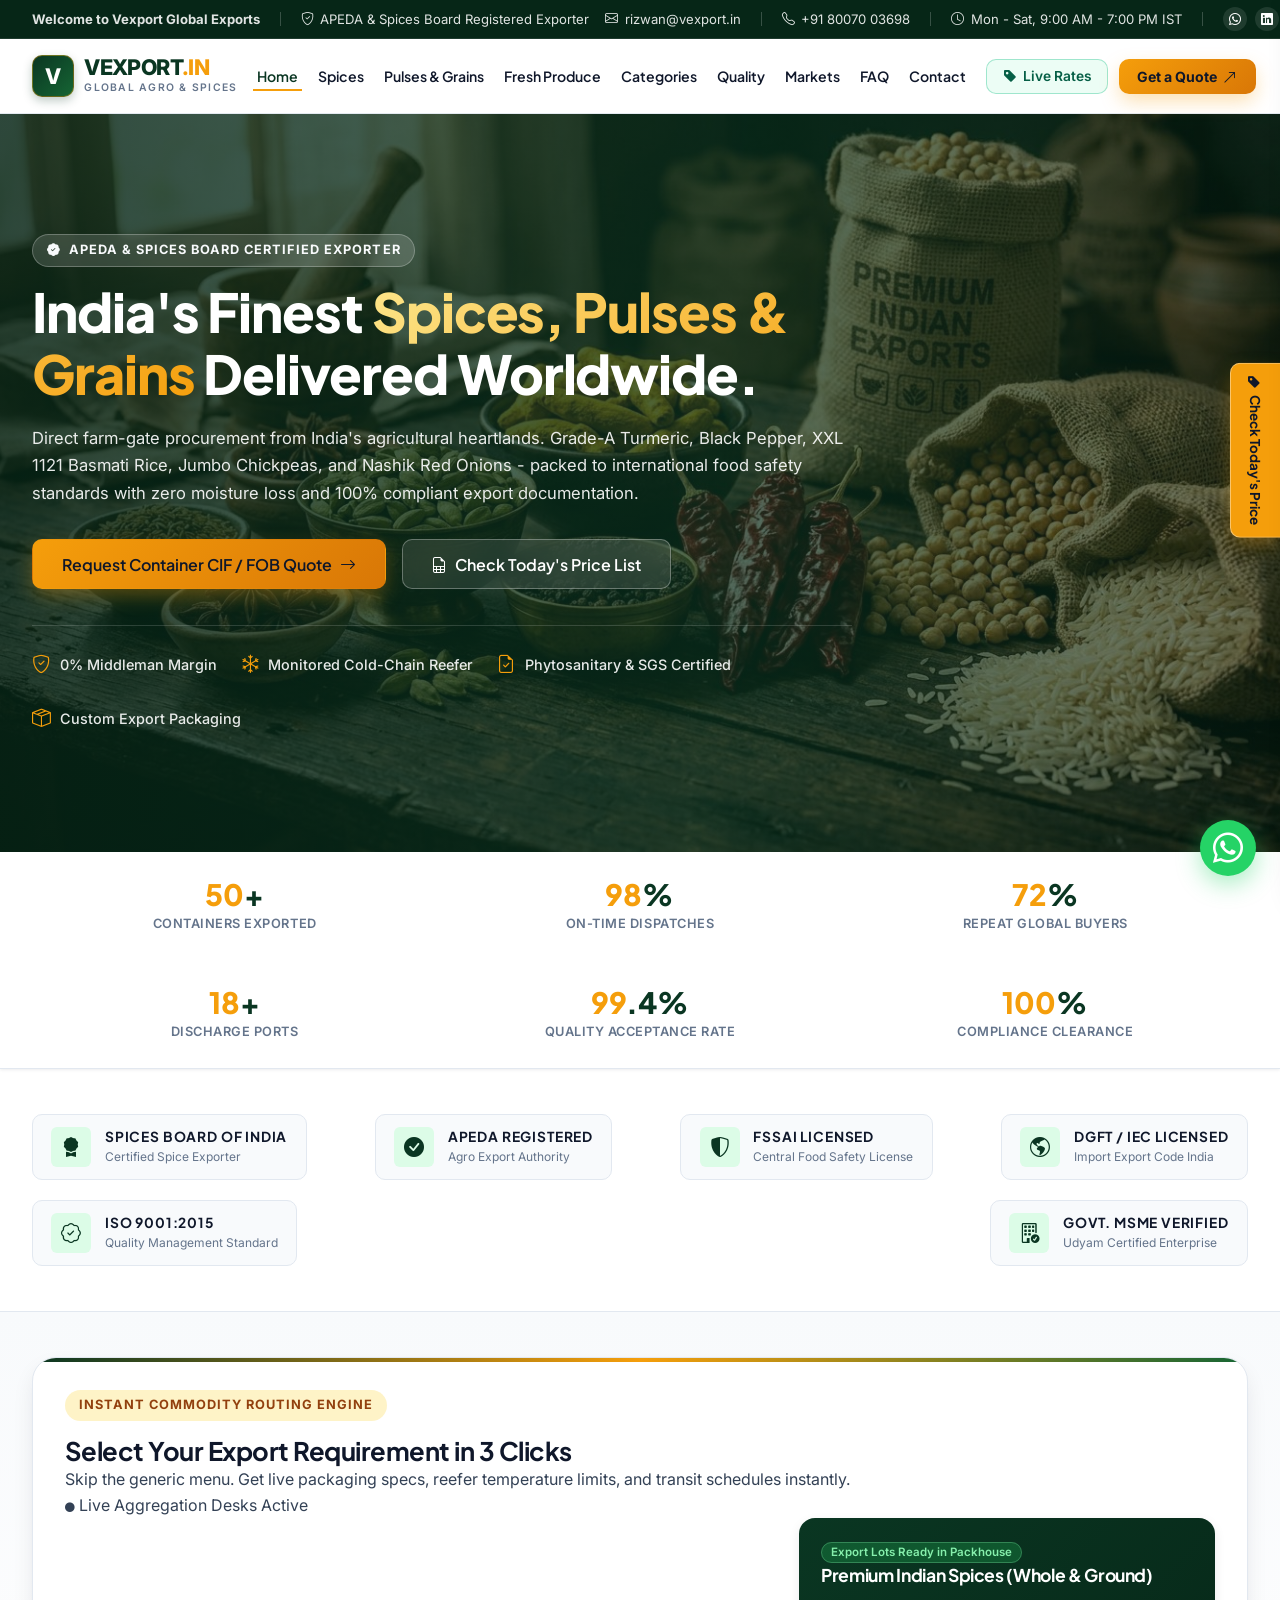
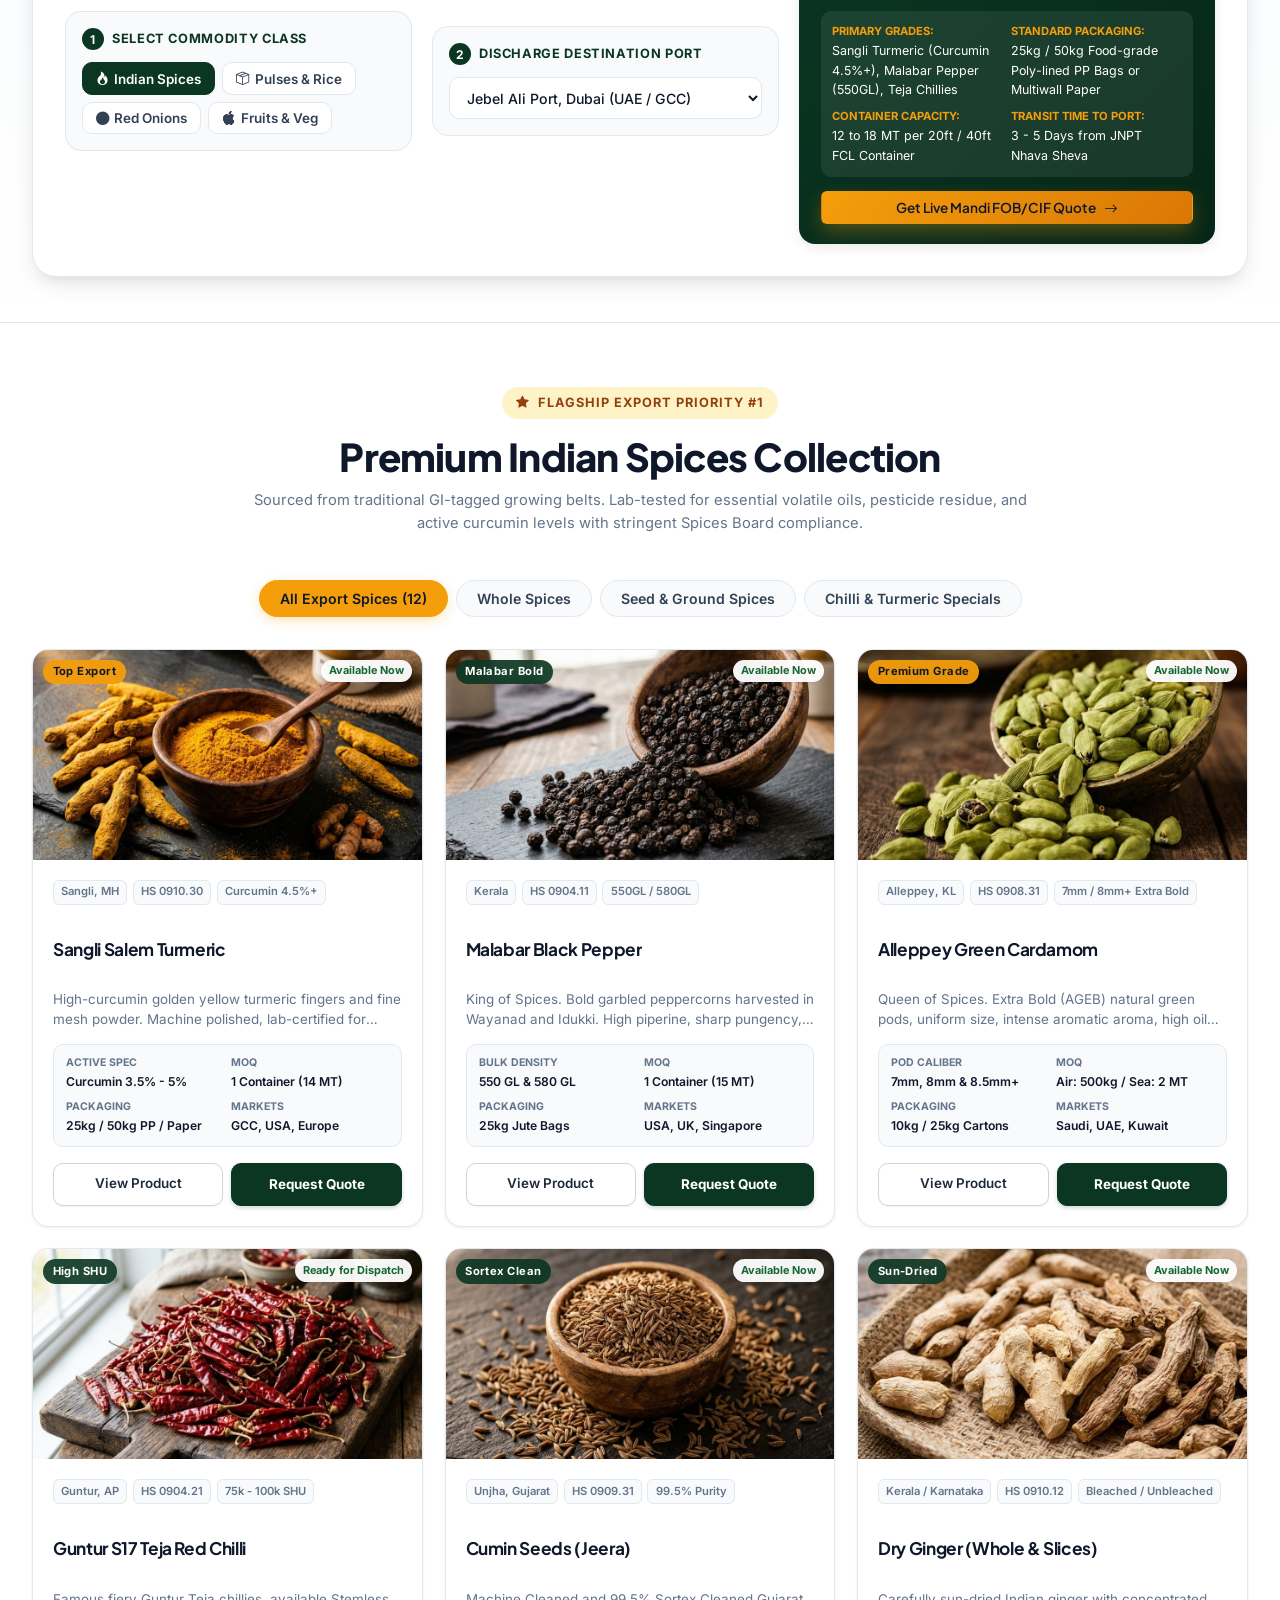
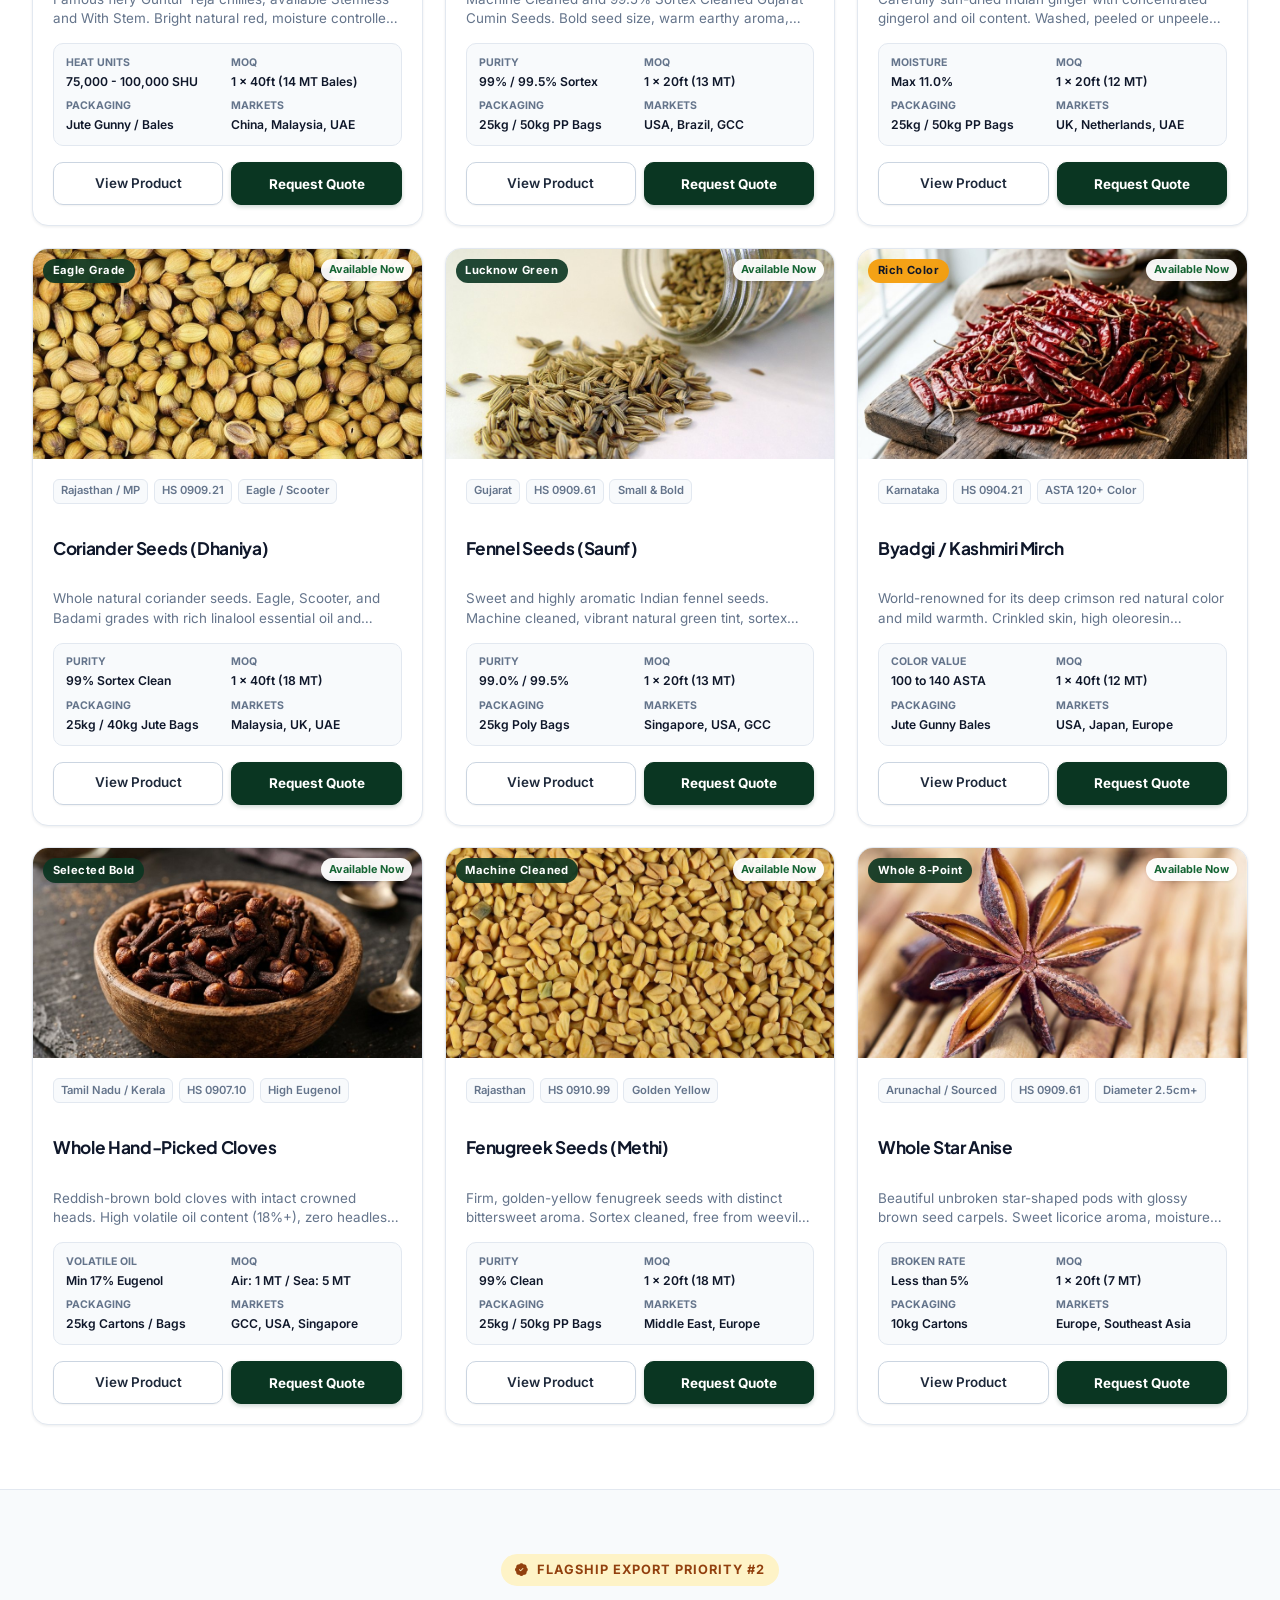
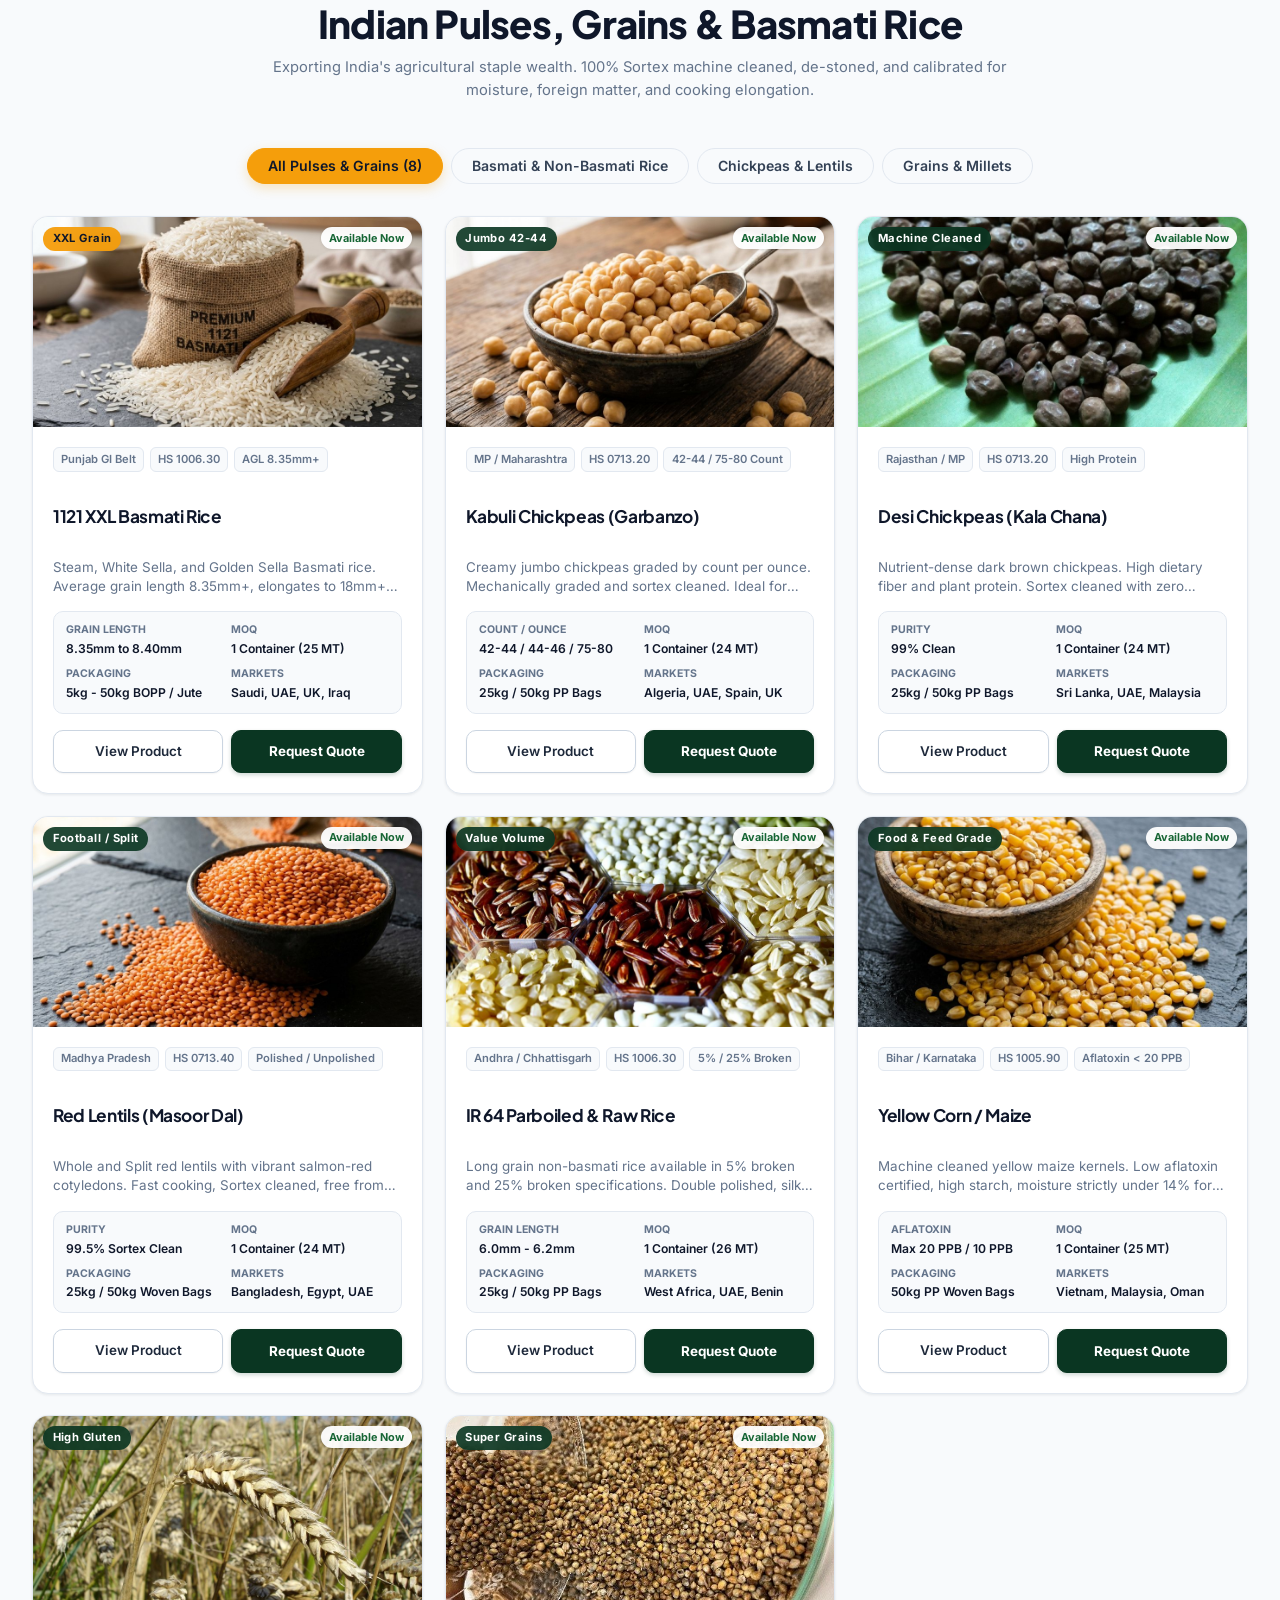
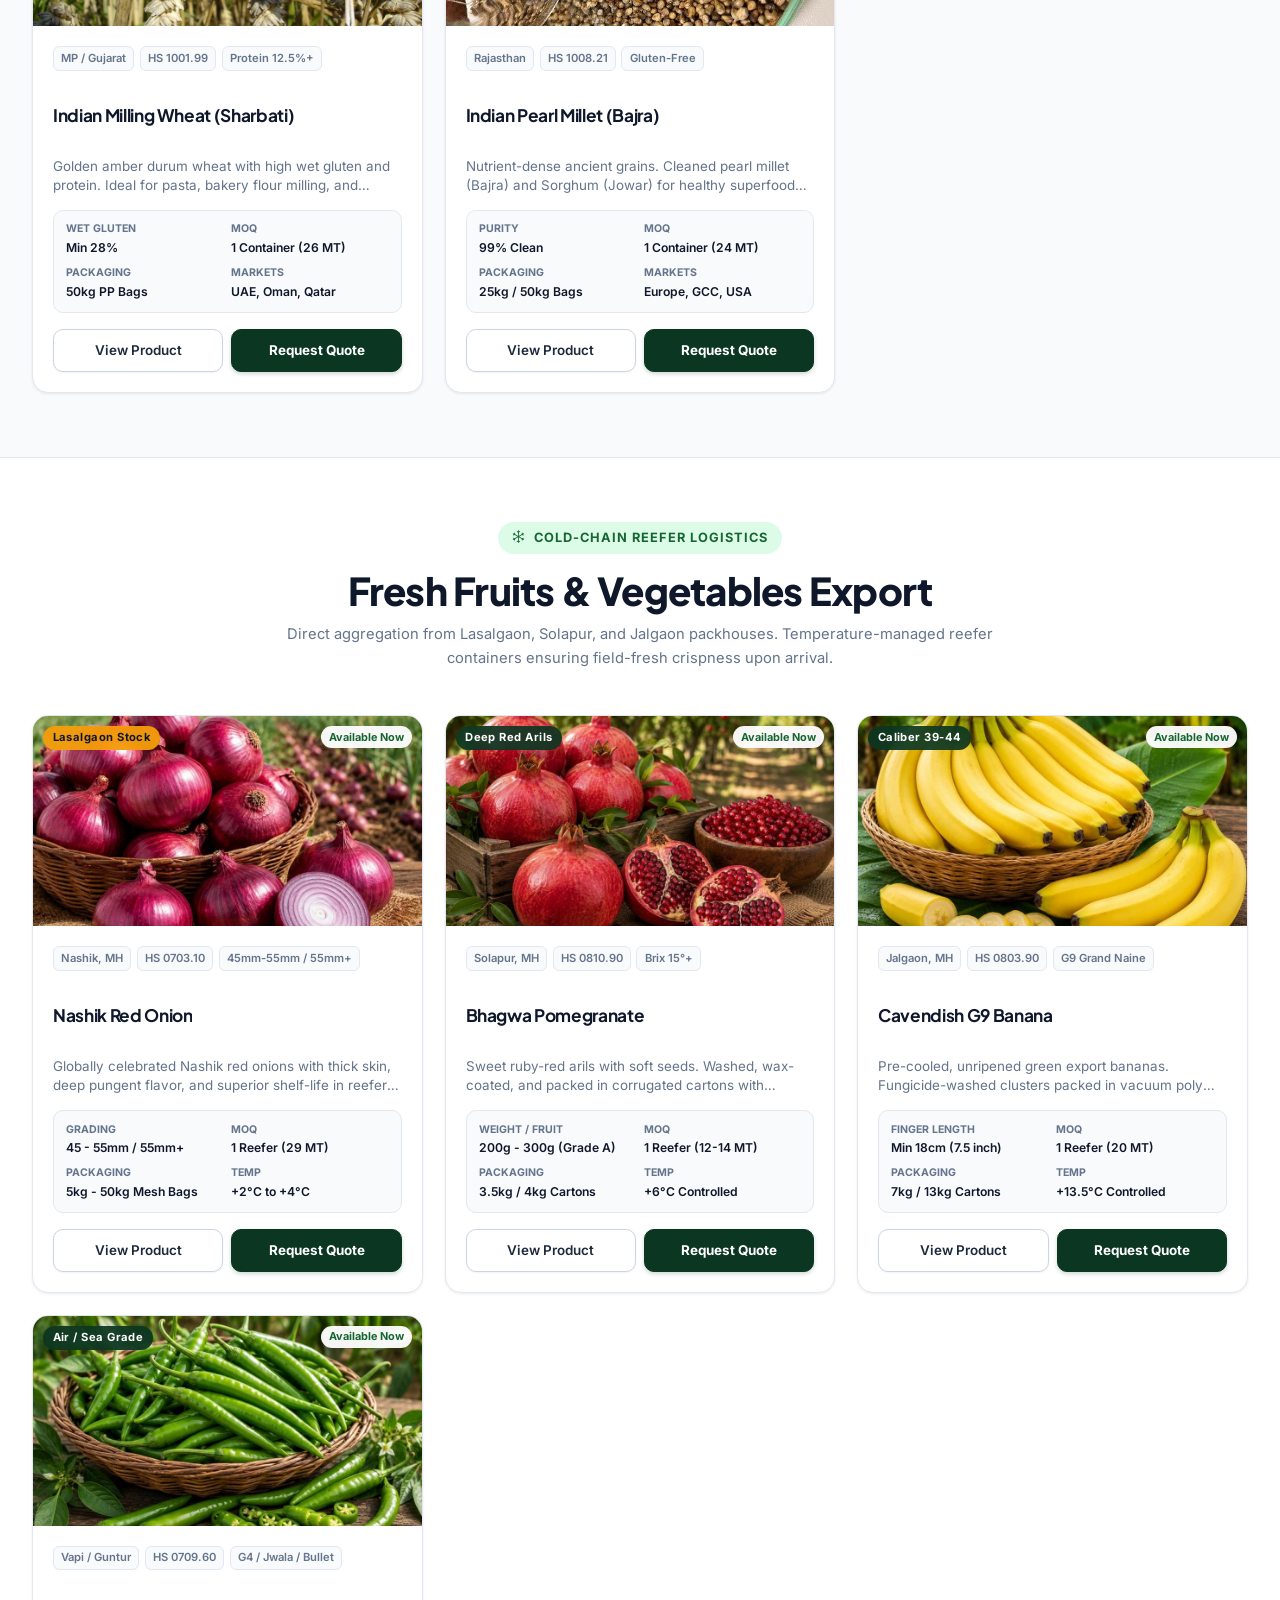
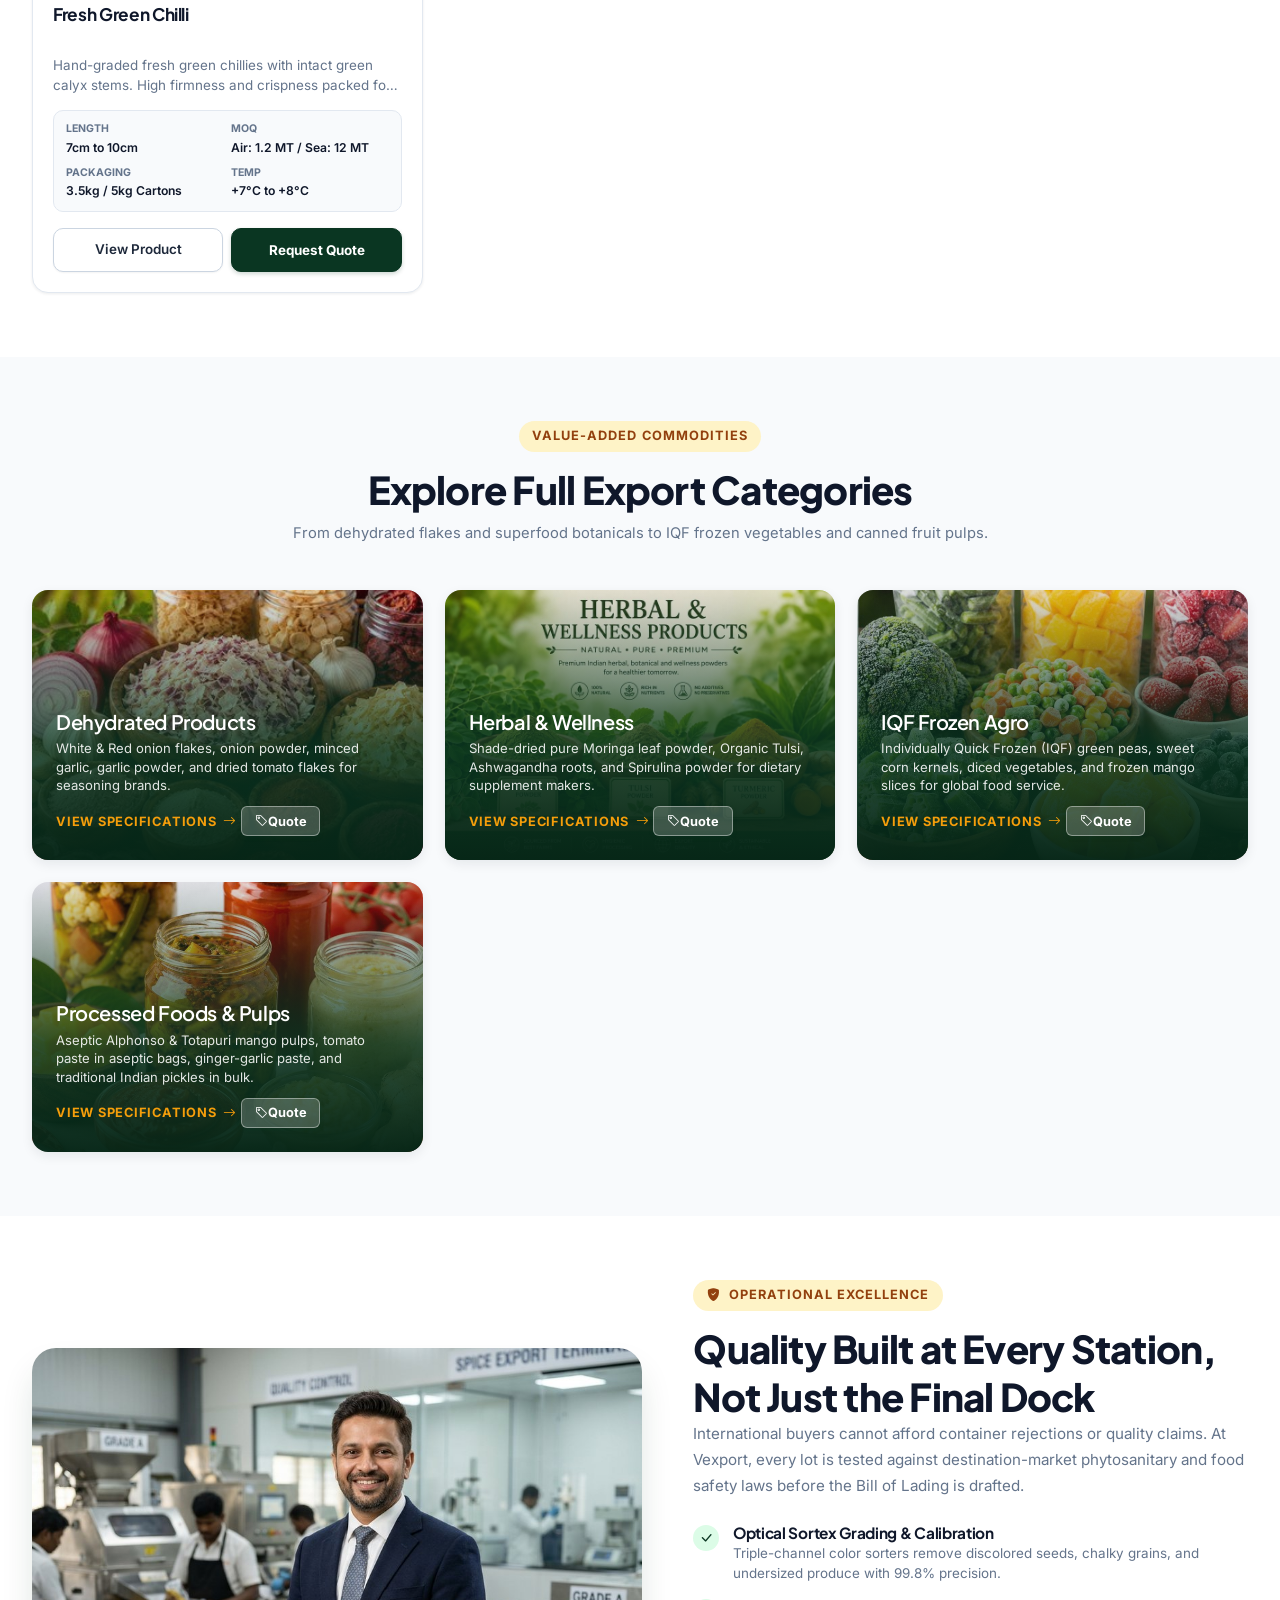
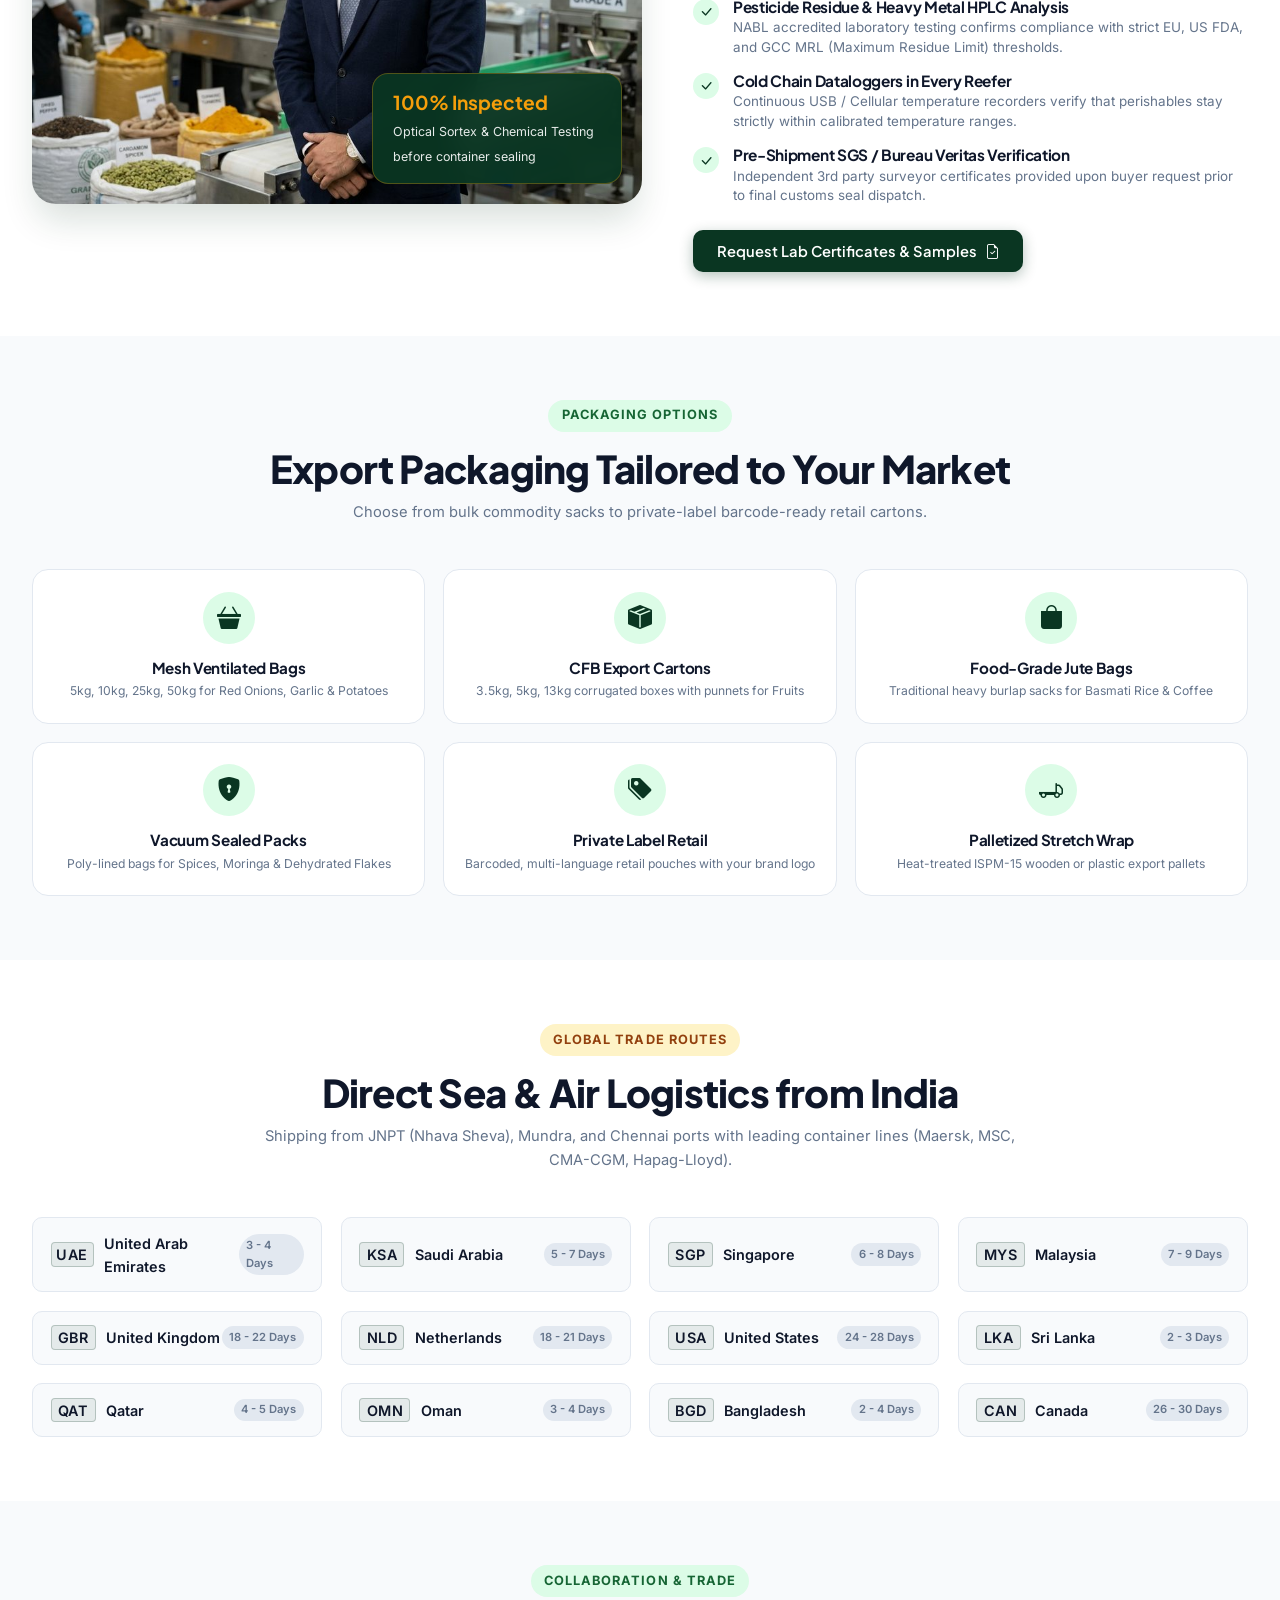
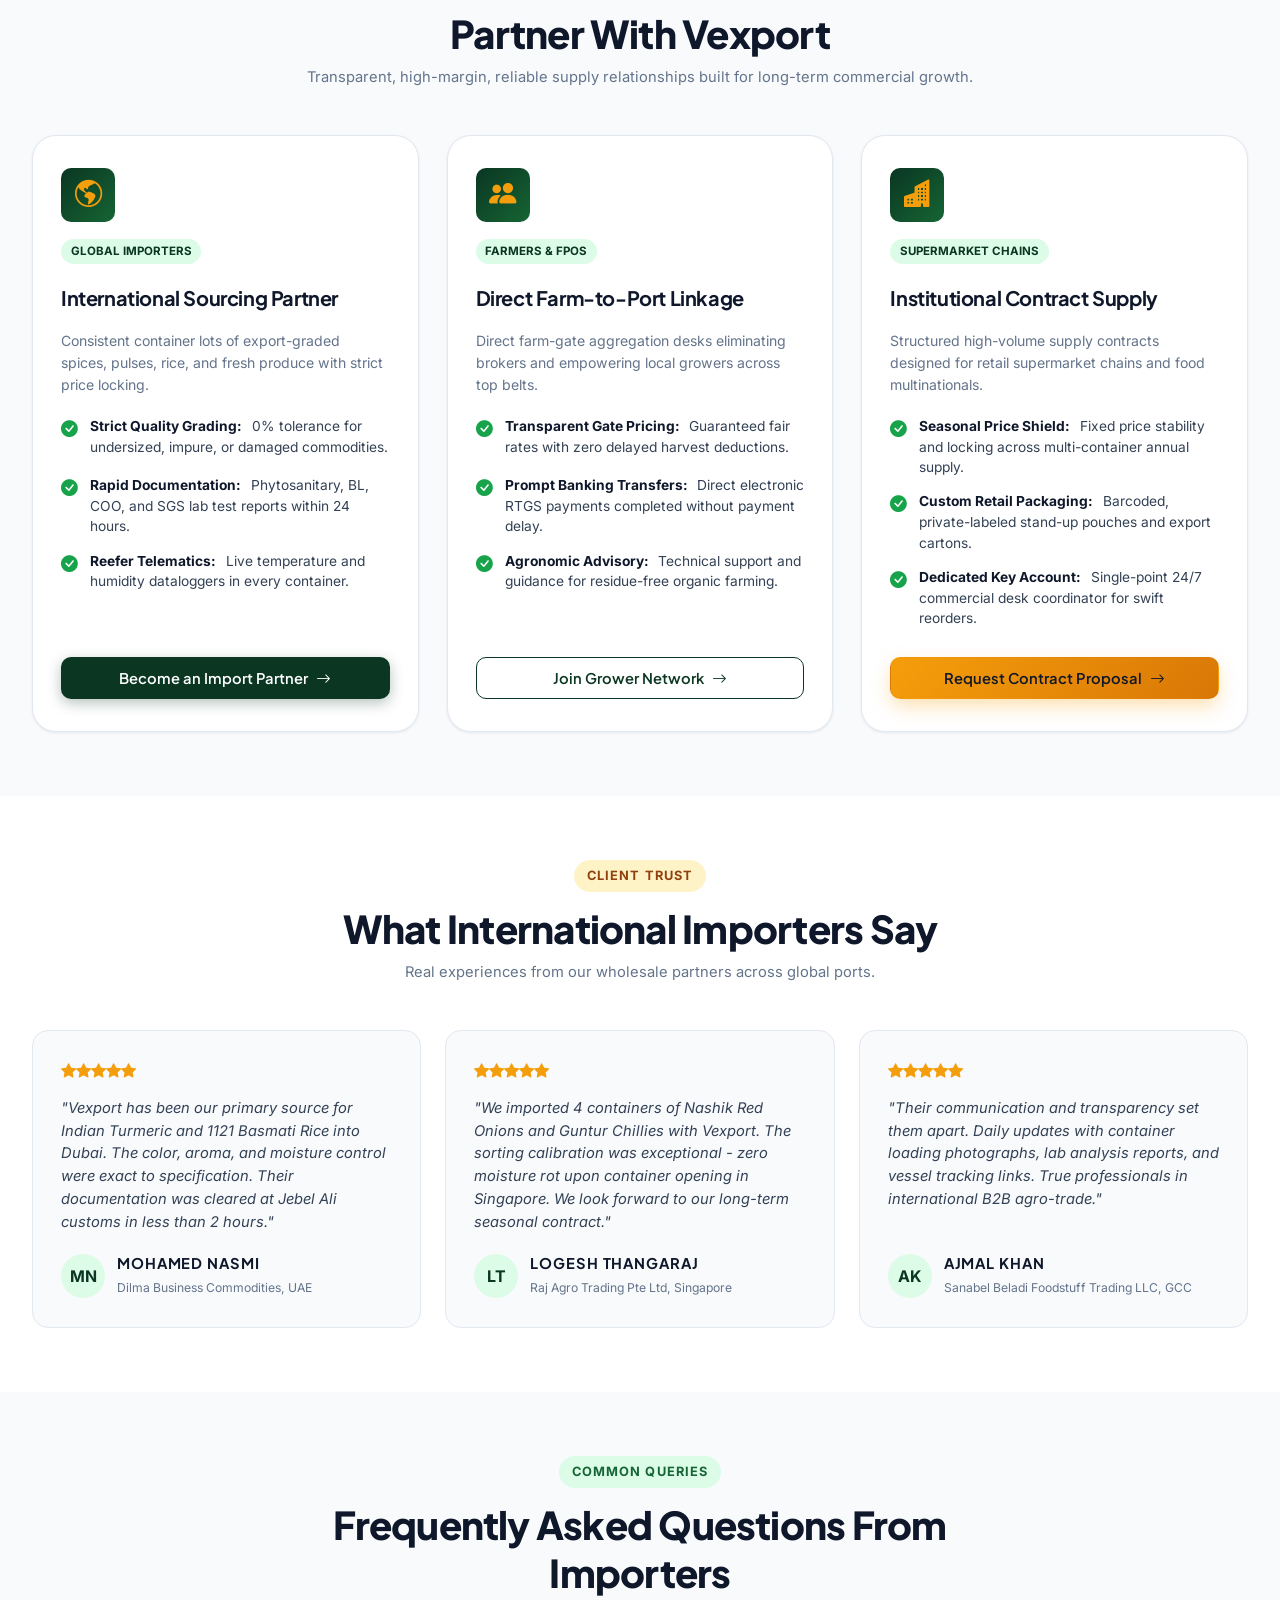
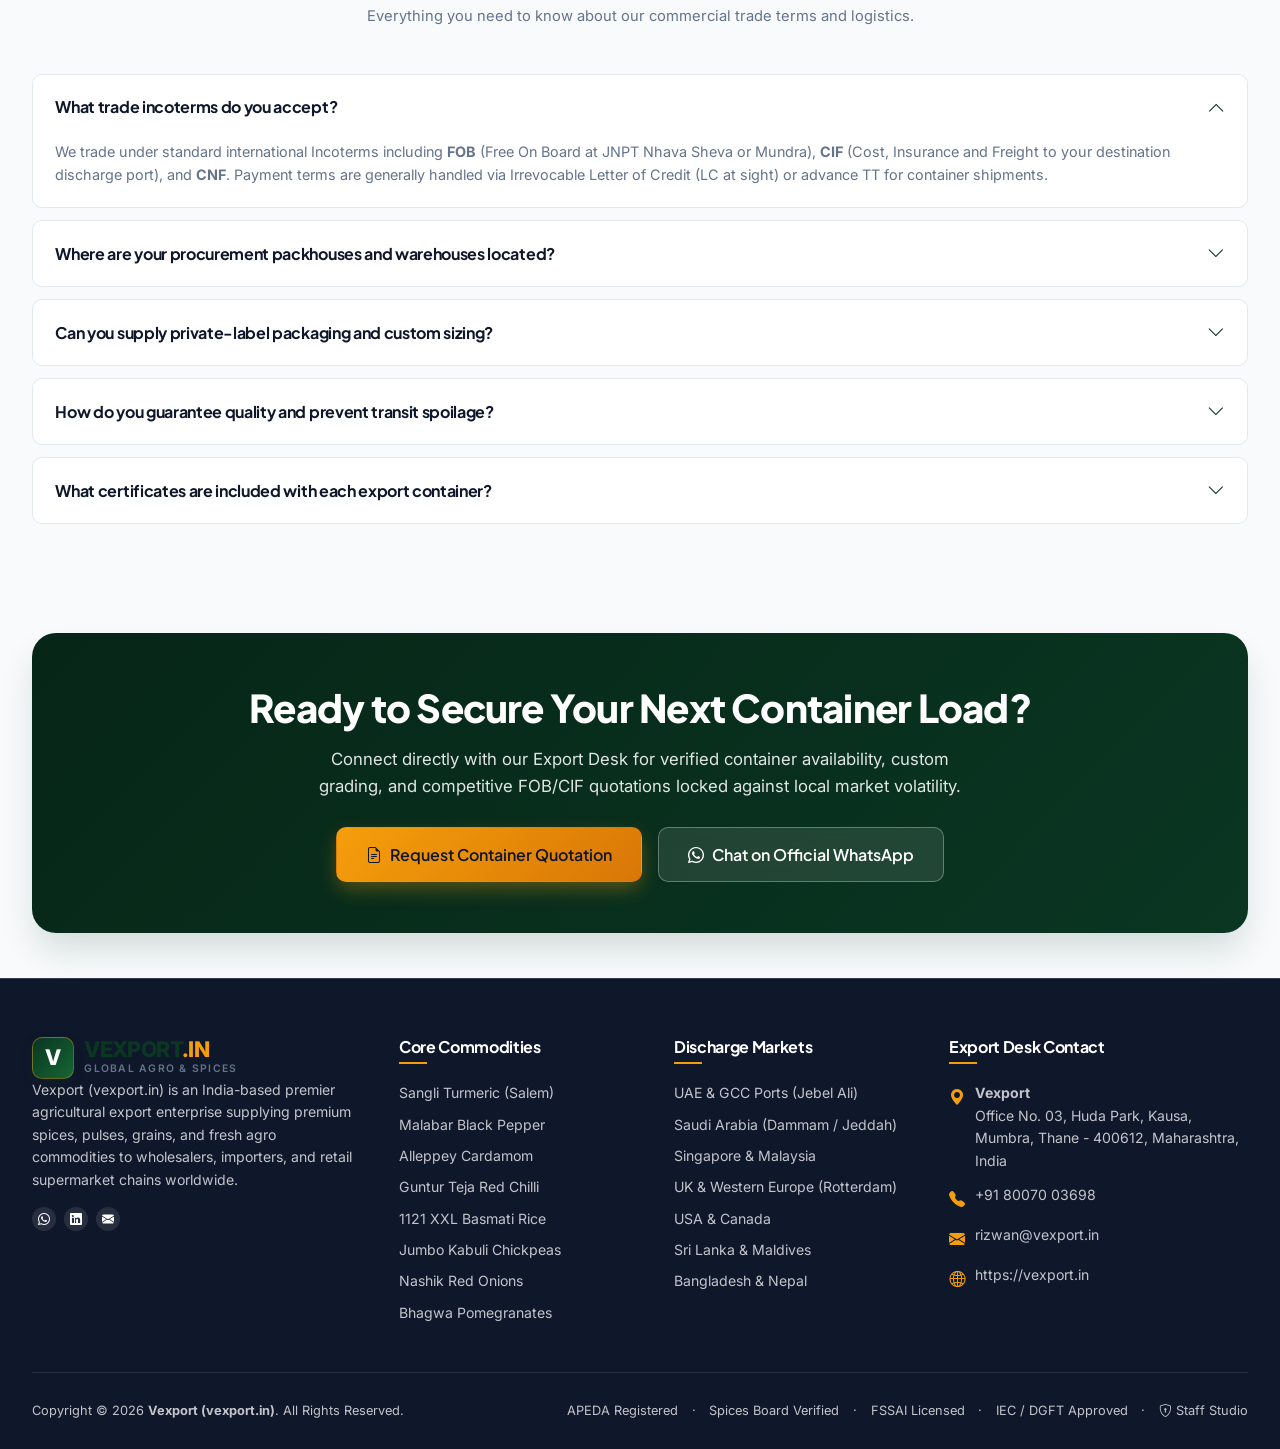
==== commit 4c4717ea: "Update company address, email to rizwan@vexport.in, and website branding to Vexport (vexport.in)" ====
--- a/index.html
+++ b/index.html
@@ -10,13 +10,13 @@
 
   <title>Vexport | Leading Indian Exporter of Premium Spices, Pulses, Grains & Fresh Produce</title>
 
-  <meta name="description" content="Vexport (vexport.co.in) is India's premier export house for certified Indian spices, pulses, 1121 Basmati rice, and fresh agro commodities with temperature-monitored reefers and 100% compliant export documentation.">
-
-  <meta name="keywords" content="Vexport, vexport.co.in, Indian spices exporter, turmeric export India, black pepper exporter, pulses exporter, 1121 basmati rice export, chickpea exporter, fresh red onion exporter, APEDA registered exporter">
-
-  <meta name="author" content="Vexport Global Exports">
-
-  <link rel="canonical" href="https://vexport.co.in/">
+  <meta name="description" content="Vexport (vexport.in) is India's premier export house for certified Indian spices, pulses, 1121 Basmati rice, and fresh agro commodities with temperature-monitored reefers and 100% compliant export documentation.">
+
+  <meta name="keywords" content="Vexport, vexport.in, Indian spices exporter, turmeric export India, black pepper exporter, pulses exporter, 1121 basmati rice export, chickpea exporter, fresh red onion exporter, APEDA registered exporter">
+
+  <meta name="author" content="Vexport">
+
+  <link rel="canonical" href="https://vexport.in/">
 
 
 
@@ -28,7 +28,7 @@
 
   <meta property="og:description" content="Direct farm-to-port export of premium Indian spices, pulses, rice and fresh produce with APEDA, Spices Board and FSSAI certification.">
 
-  <meta property="og:url" content="https://vexport.co.in/">
+  <meta property="og:url" content="https://vexport.in/">
 
   <meta property="og:image" content="assets/images/hero-banner.jpg">
 
@@ -88,7 +88,7 @@
 
           <i class="bi bi-envelope"></i>
 
-          <a href="mailto:exports@vexport.co.in">exports@vexport.co.in</a>
+          <a href="mailto:rizwan@vexport.in">rizwan@vexport.in</a>
 
         </div>
 
@@ -120,7 +120,7 @@
 
           <a href="https://linkedin.com" target="_blank" aria-label="LinkedIn"><i class="bi bi-linkedin"></i></a>
 
-          <a href="mailto:exports@vexport.co.in" aria-label="Email"><i class="bi bi-envelope-fill"></i></a>
+          <a href="mailto:rizwan@vexport.in" aria-label="Email"><i class="bi bi-envelope-fill"></i></a>
 
         </div>
 
@@ -150,7 +150,7 @@
 
         <div class="logo-text-wrap">
 
-          <span class="logo-brand">VEXPORT<span>.CO.IN</span></span>
+          <span class="logo-brand">VEXPORT<span>.IN</span></span>
 
           <span class="logo-tagline">Global Agro &amp; Spices</span>
 
@@ -3142,7 +3142,7 @@
 
           </button>
 
-          <a href="https://wa.me/918007003698?text=Hello%20Vexport,%20I%20want%20to%20discuss%20an%20export%20requirement%20from%20vexport.co.in" target="_blank" class="btn btn-outline-white btn-lg">
+          <a href="https://wa.me/918007003698?text=Hello%20Vexport,%20I%20want%20to%20discuss%20an%20export%20requirement%20from%20vexport.in" target="_blank" class="btn btn-outline-white btn-lg">
 
             <i class="bi bi-whatsapp"></i>
 
@@ -3182,7 +3182,7 @@
 
             <div class="logo-text-wrap">
 
-              <span class="logo-brand text-white">VEXPORT<span class="text-warning">.CO.IN</span></span>
+              <span class="logo-brand text-white">VEXPORT<span class="text-warning">.IN</span></span>
 
               <span class="logo-tagline text-muted">Global Agro &amp; Spices</span>
 
@@ -3192,7 +3192,7 @@
 
           <p class="small text-muted mb-3">
 
-            Vexport (vexport.co.in) is an India-based premier agricultural export enterprise supplying premium spices, pulses, grains, and fresh agro commodities to wholesalers, importers, and retail supermarket chains worldwide.
+            Vexport (vexport.in) is an India-based premier agricultural export enterprise supplying premium spices, pulses, grains, and fresh agro commodities to wholesalers, importers, and retail supermarket chains worldwide.
 
           </p>
 
@@ -3202,7 +3202,7 @@
 
             <a href="https://linkedin.com" target="_blank" aria-label="LinkedIn"><i class="bi bi-linkedin"></i></a>
 
-            <a href="mailto:exports@vexport.co.in" aria-label="Email"><i class="bi bi-envelope-fill"></i></a>
+            <a href="mailto:rizwan@vexport.in" aria-label="Email"><i class="bi bi-envelope-fill"></i></a>
 
           </div>
 
@@ -3282,9 +3282,9 @@
 
               <div>
 
-                <strong>Vexport Global Exports</strong><br>
-
-                Makhamalabad, Panchvati, Nashik, Maharashtra 422003, India
+                <strong>Vexport</strong><br>
+
+                Office No. 03, Huda Park, Kausa, Mumbra, Thane - 400612, Maharashtra, India
 
               </div>
 
@@ -3302,7 +3302,7 @@
 
               <i class="bi bi-envelope-fill"></i>
 
-              <div><a href="mailto:exports@vexport.co.in" class="text-white">exports@vexport.co.in</a></div>
+              <div><a href="mailto:rizwan@vexport.in" class="text-white">rizwan@vexport.in</a></div>
 
             </li>
 
@@ -3310,7 +3310,7 @@
 
               <i class="bi bi-globe2"></i>
 
-              <div><a href="https://vexport.co.in" class="text-warning">https://vexport.co.in</a></div>
+              <div><a href="https://vexport.in" class="text-warning">https://vexport.in</a></div>
 
             </li>
 
@@ -3328,7 +3328,7 @@
 
         <div>
 
-          Copyright &copy; 2026 <strong>Vexport Global Exports (vexport.co.in)</strong>. All Rights Reserved.
+          Copyright &copy; 2026 <strong>Vexport (vexport.in)</strong>. All Rights Reserved.
 
         </div>
 
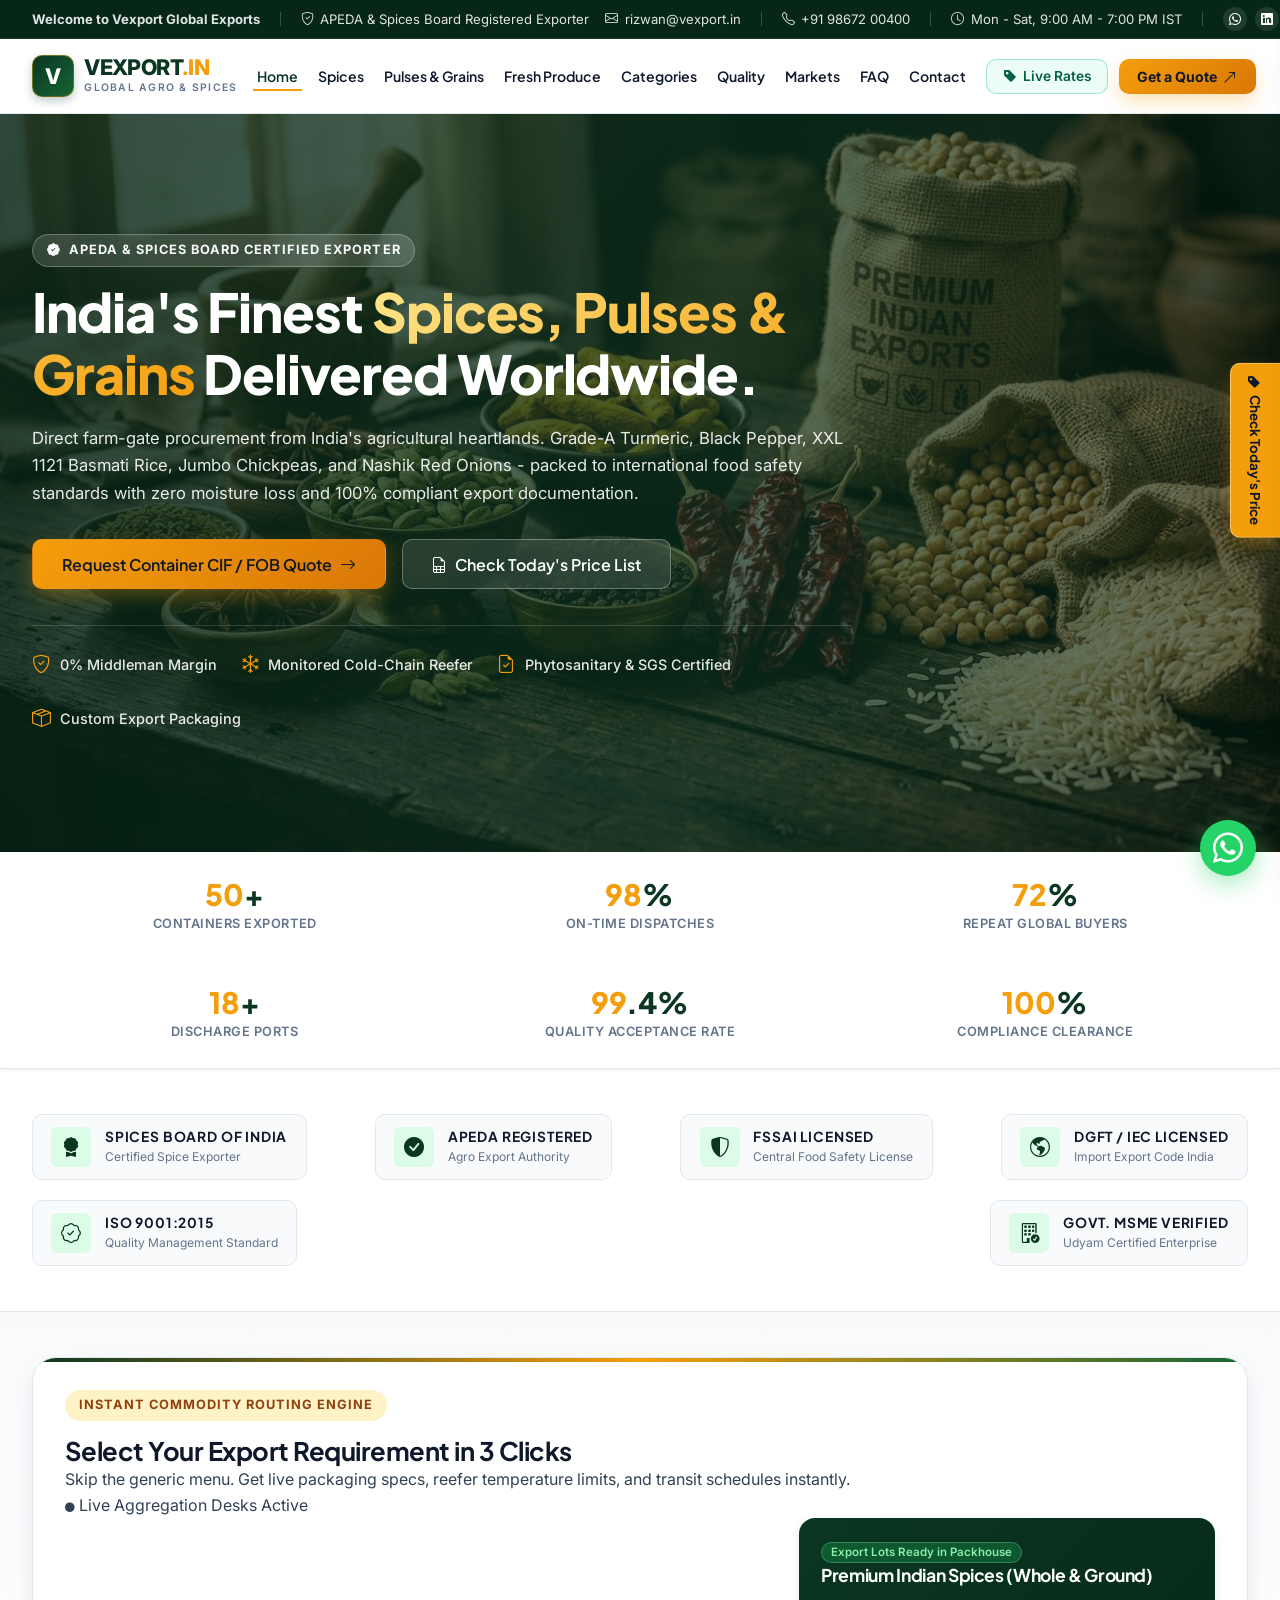
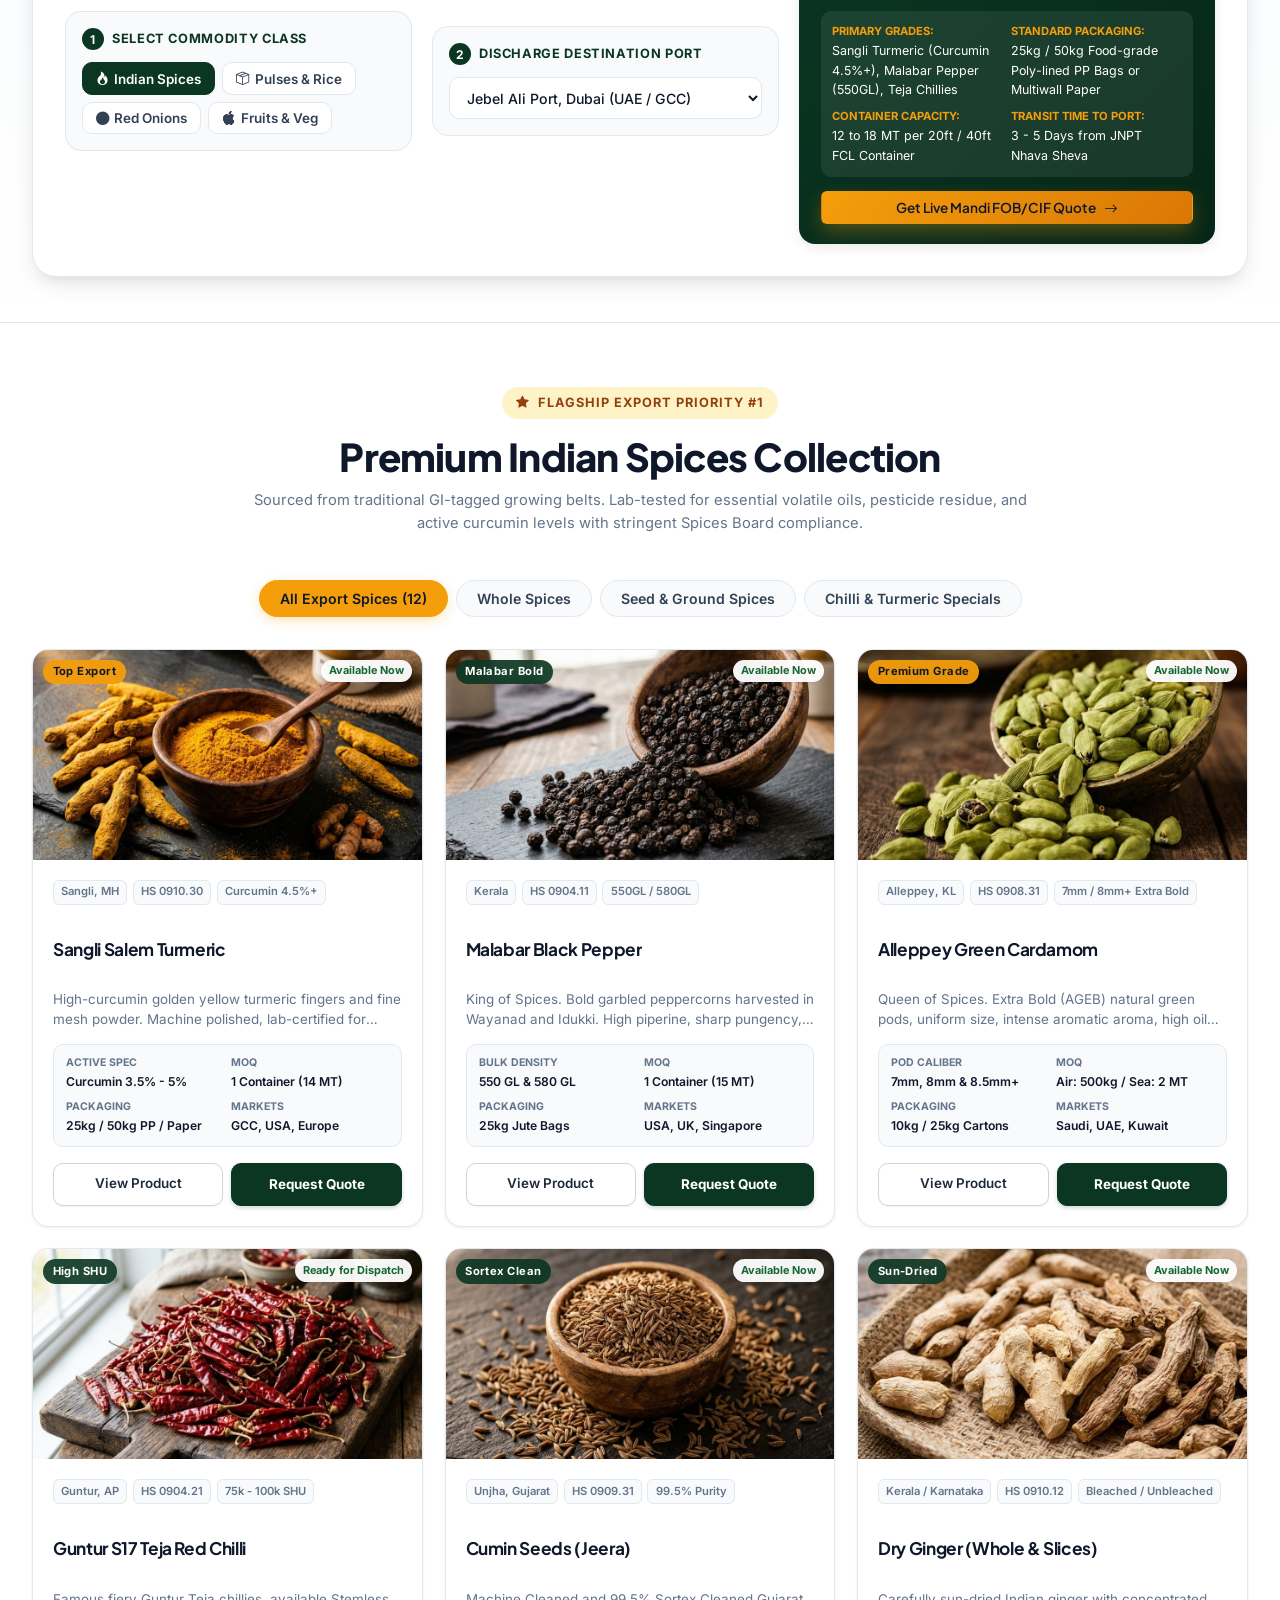
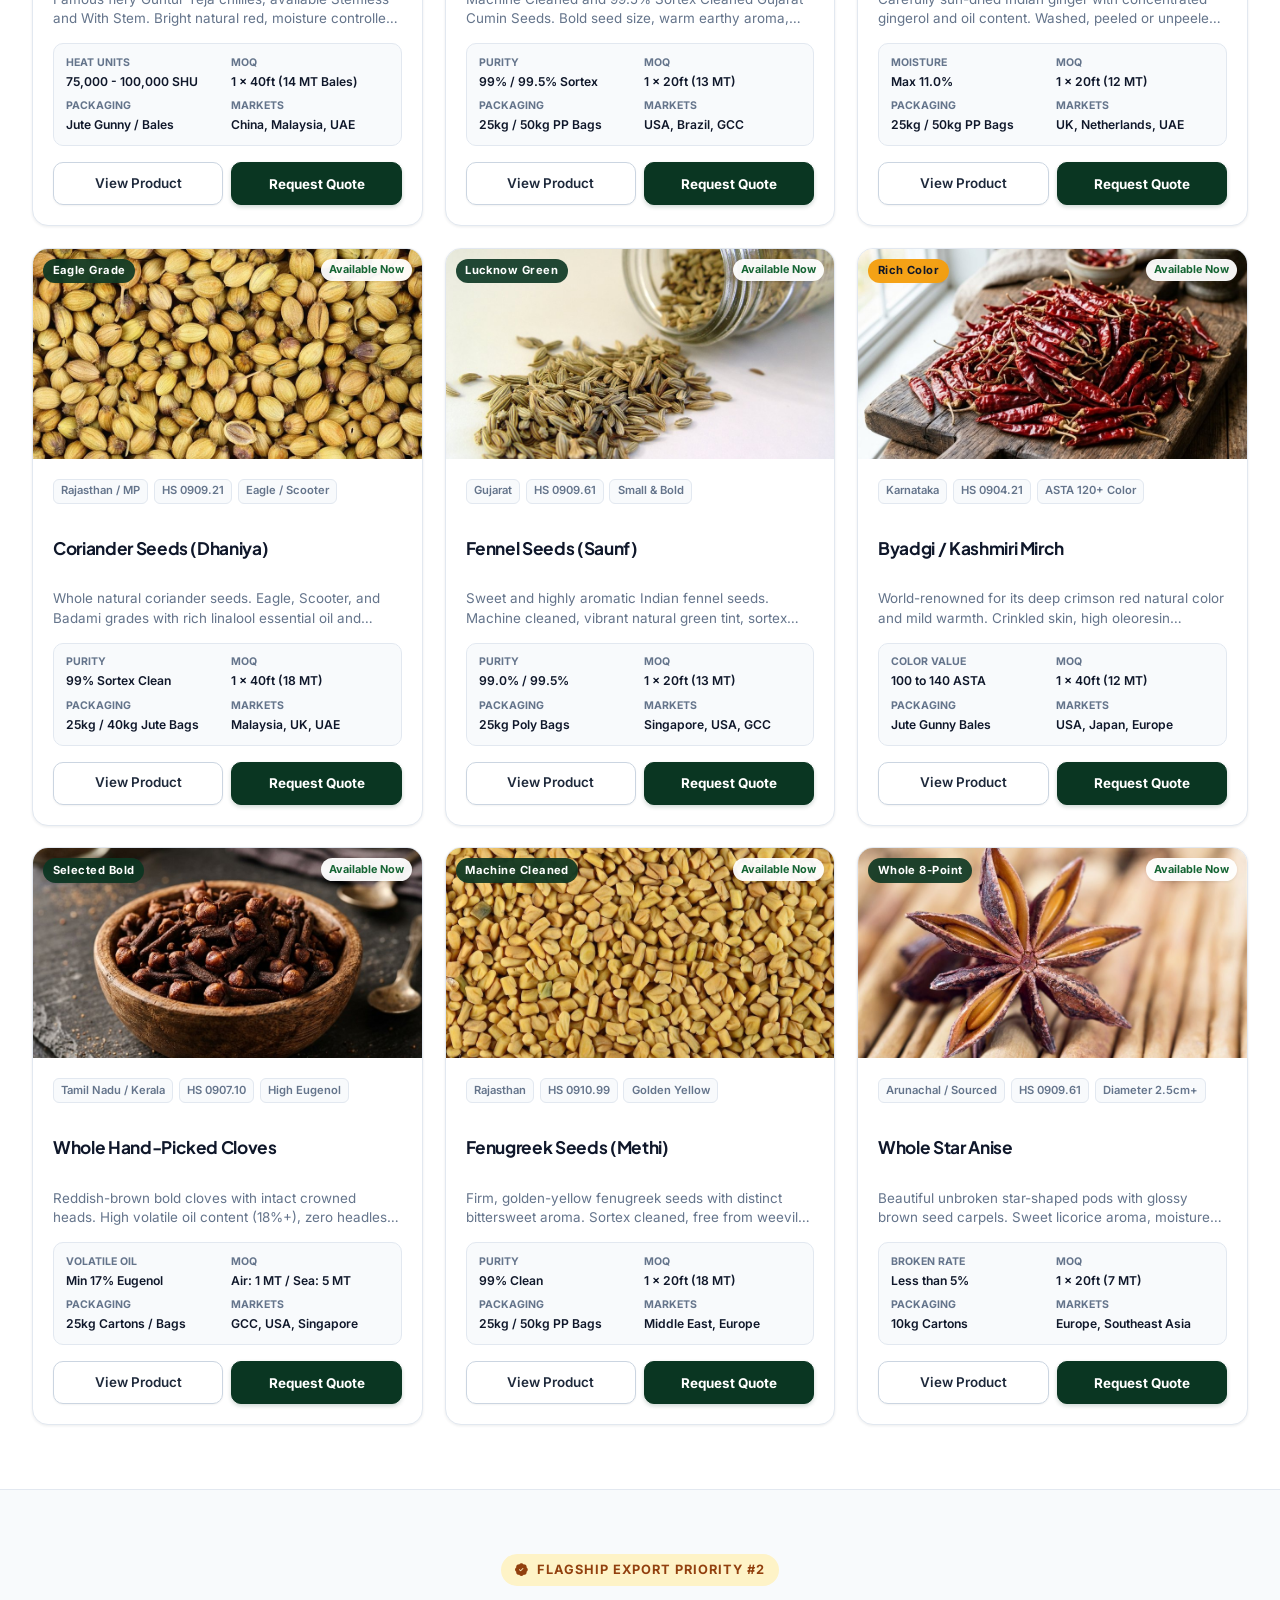
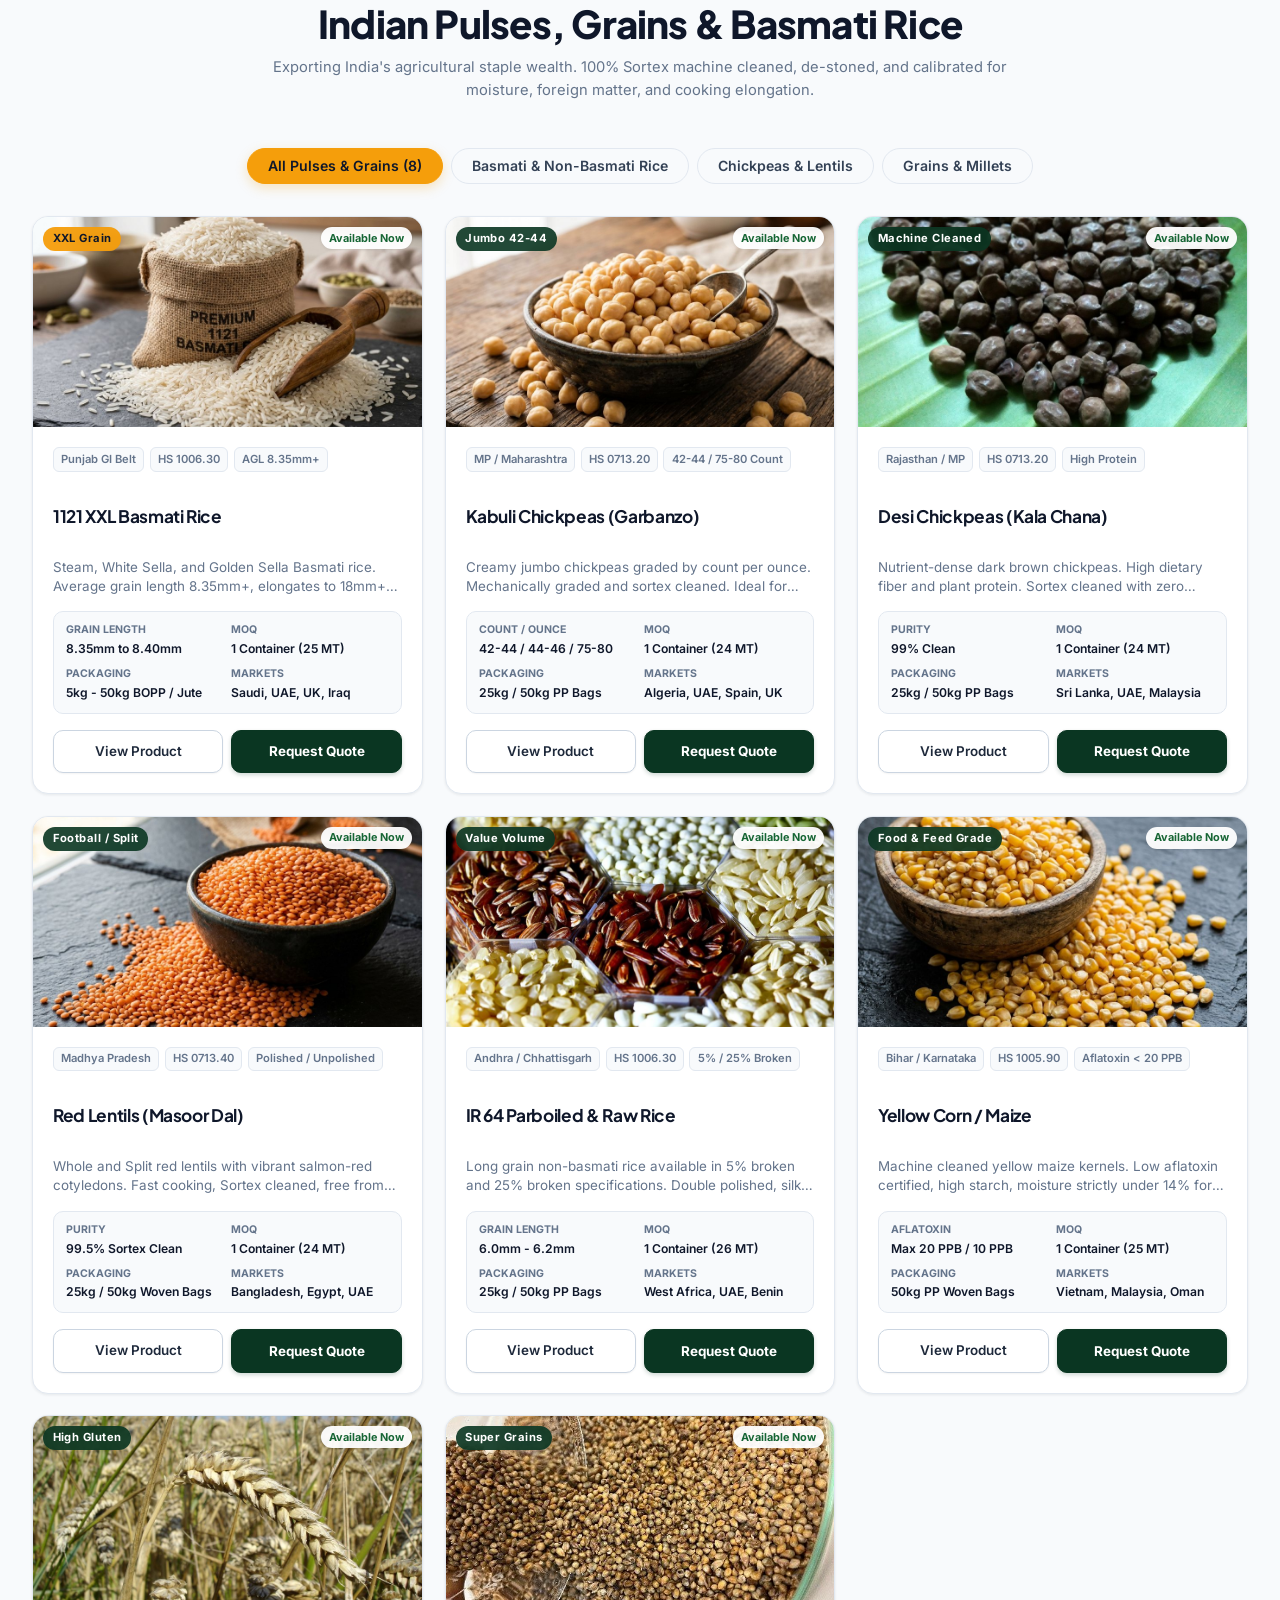
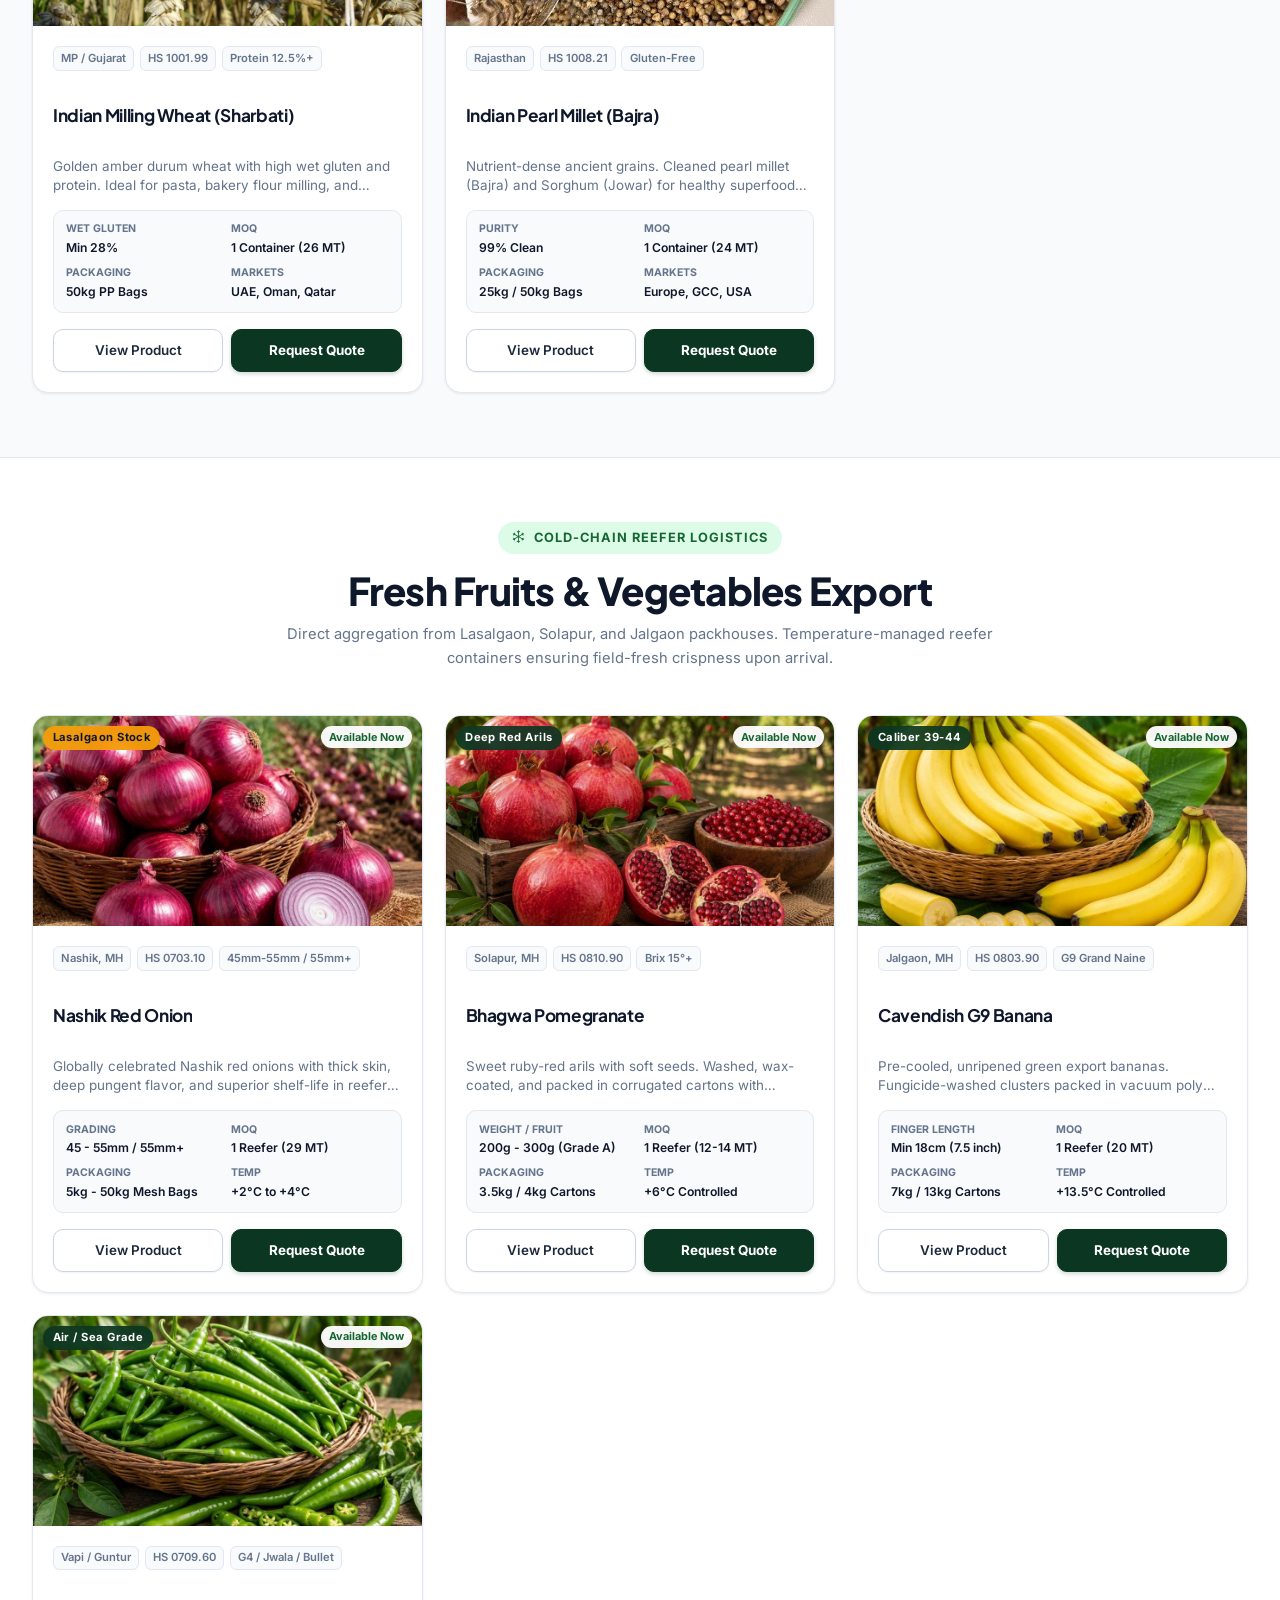
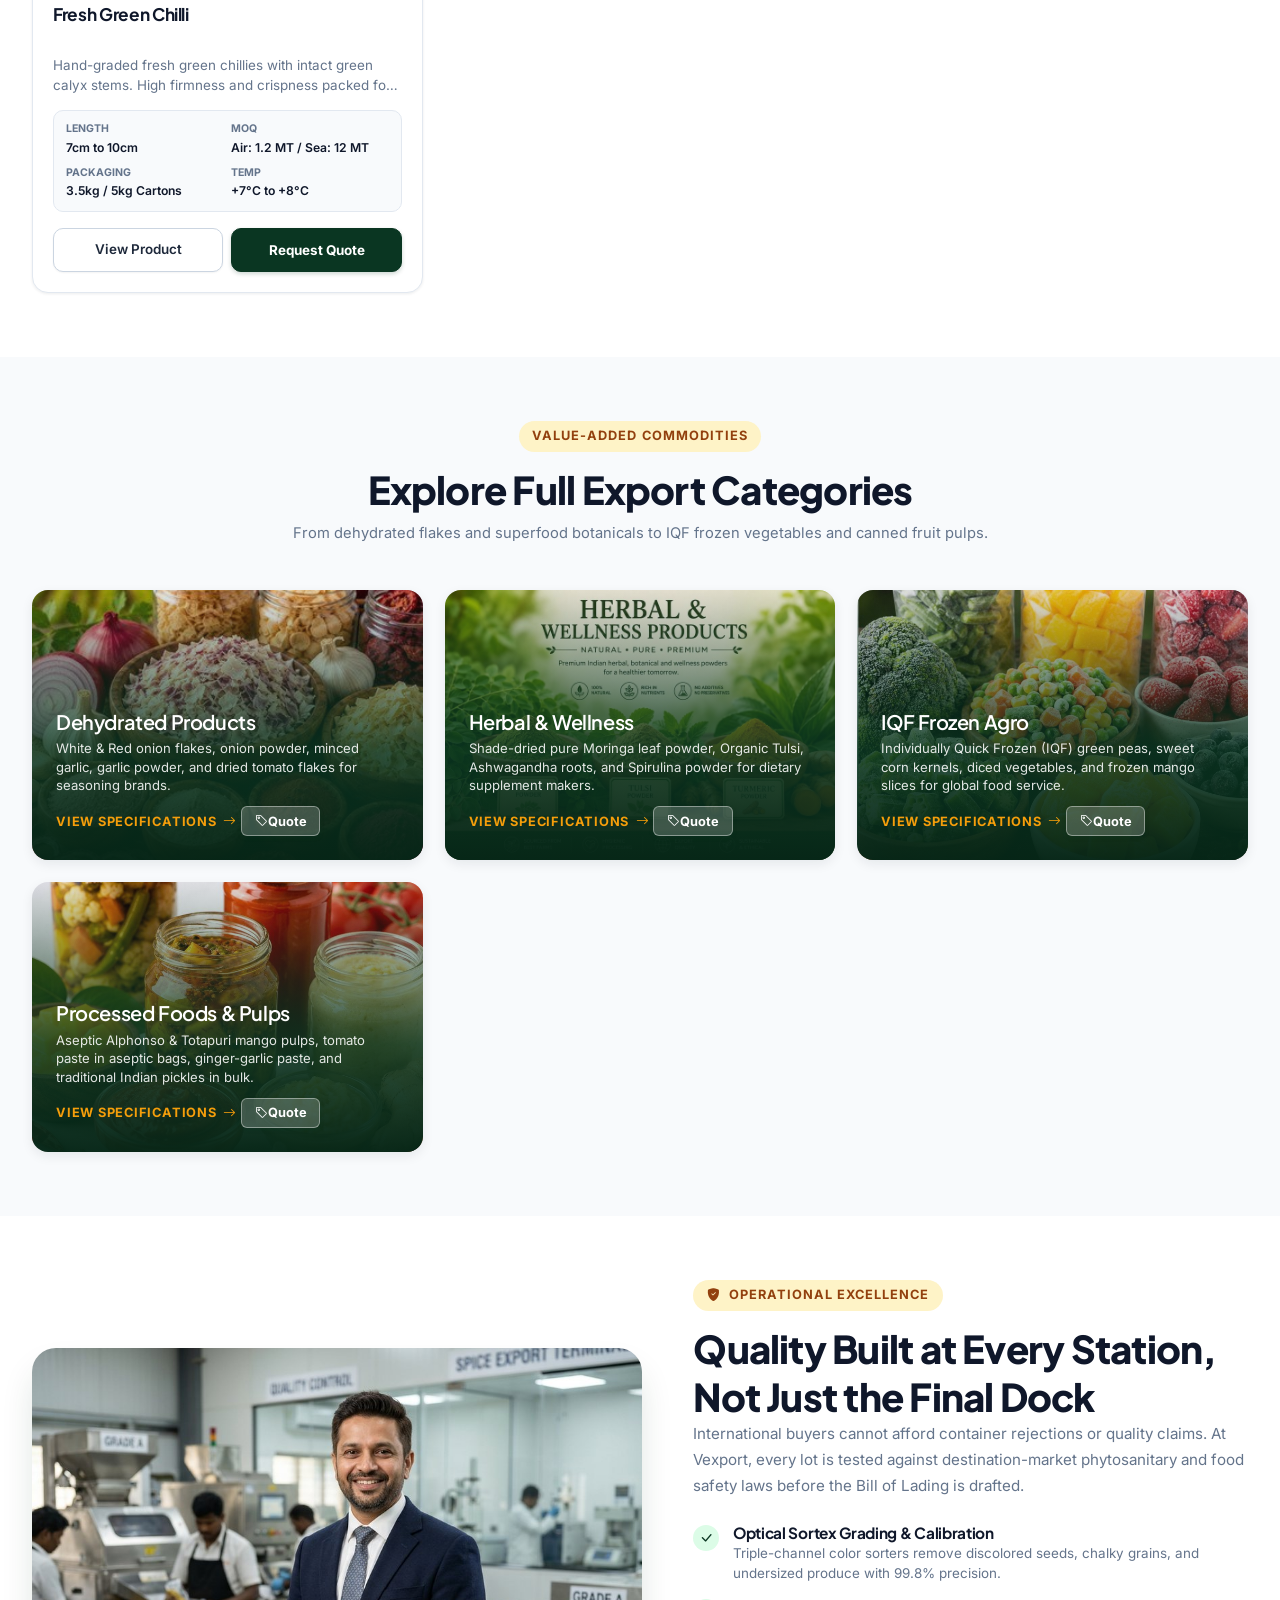
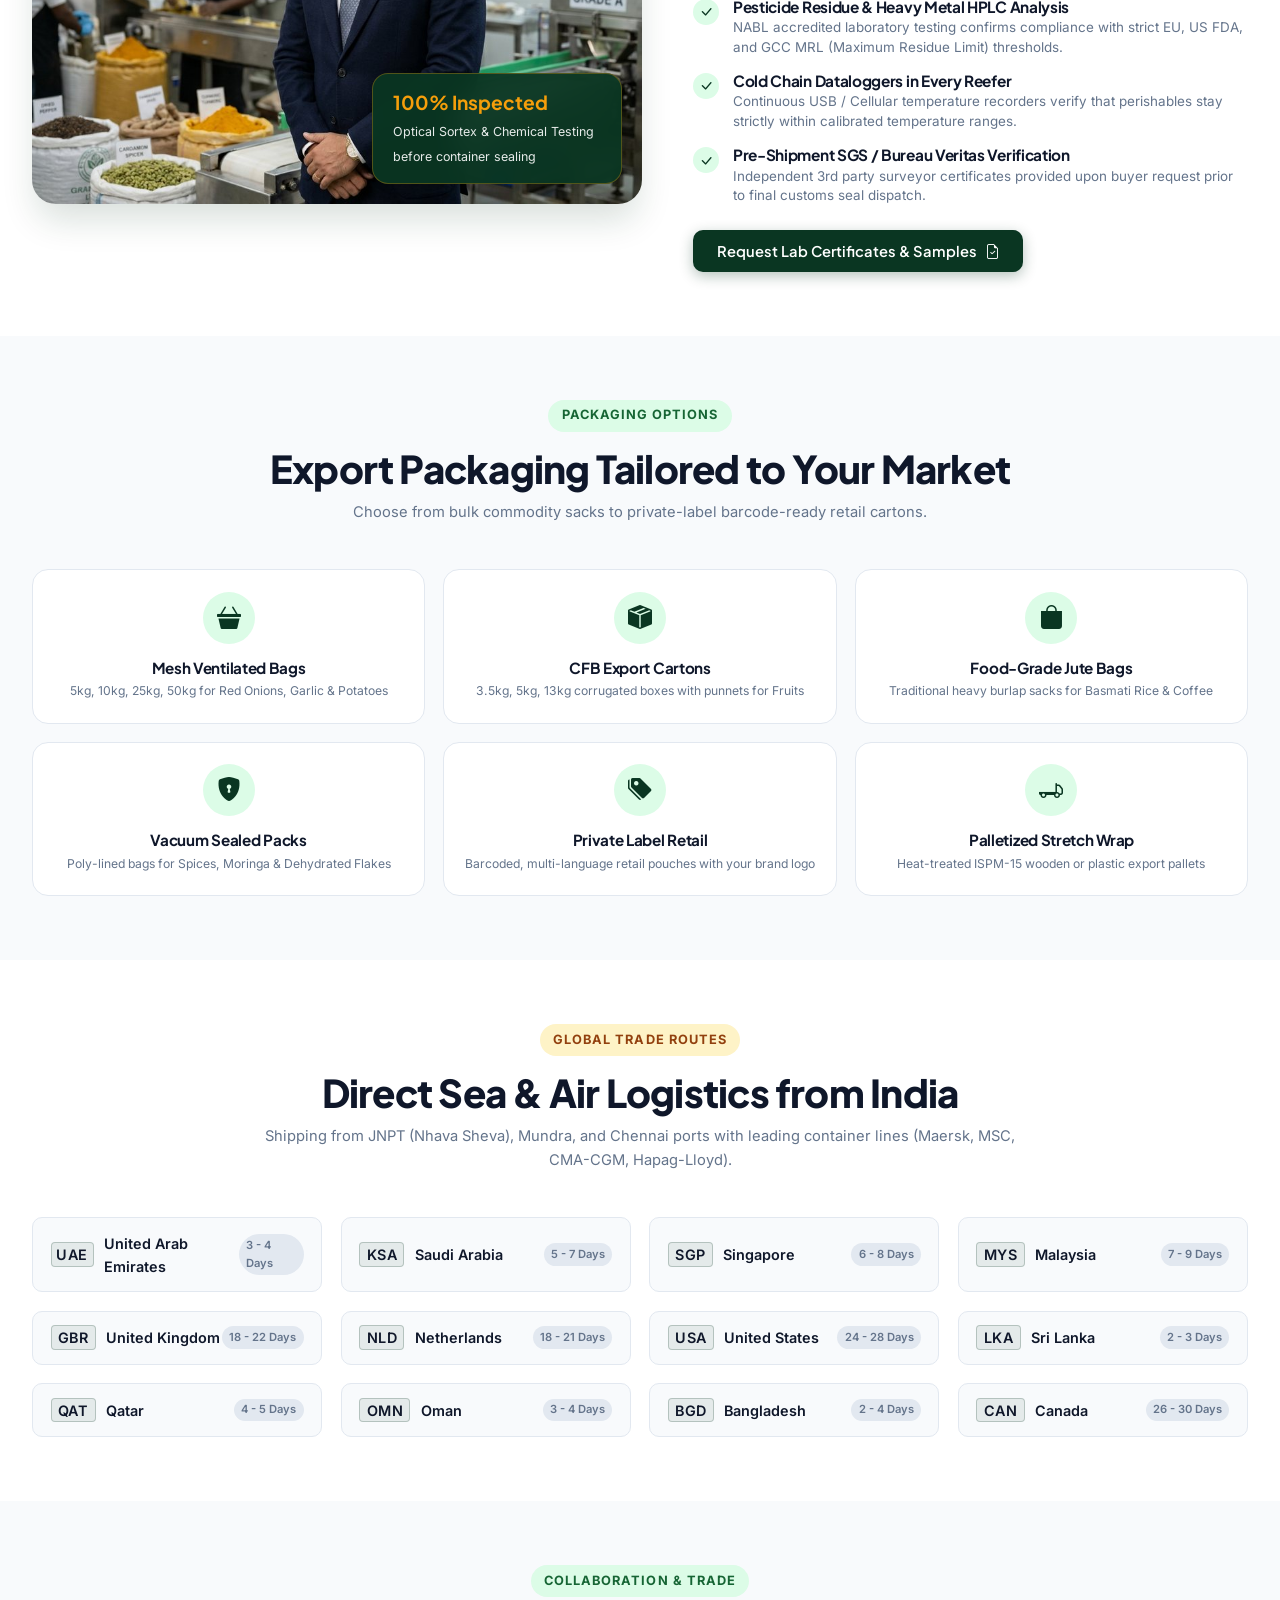
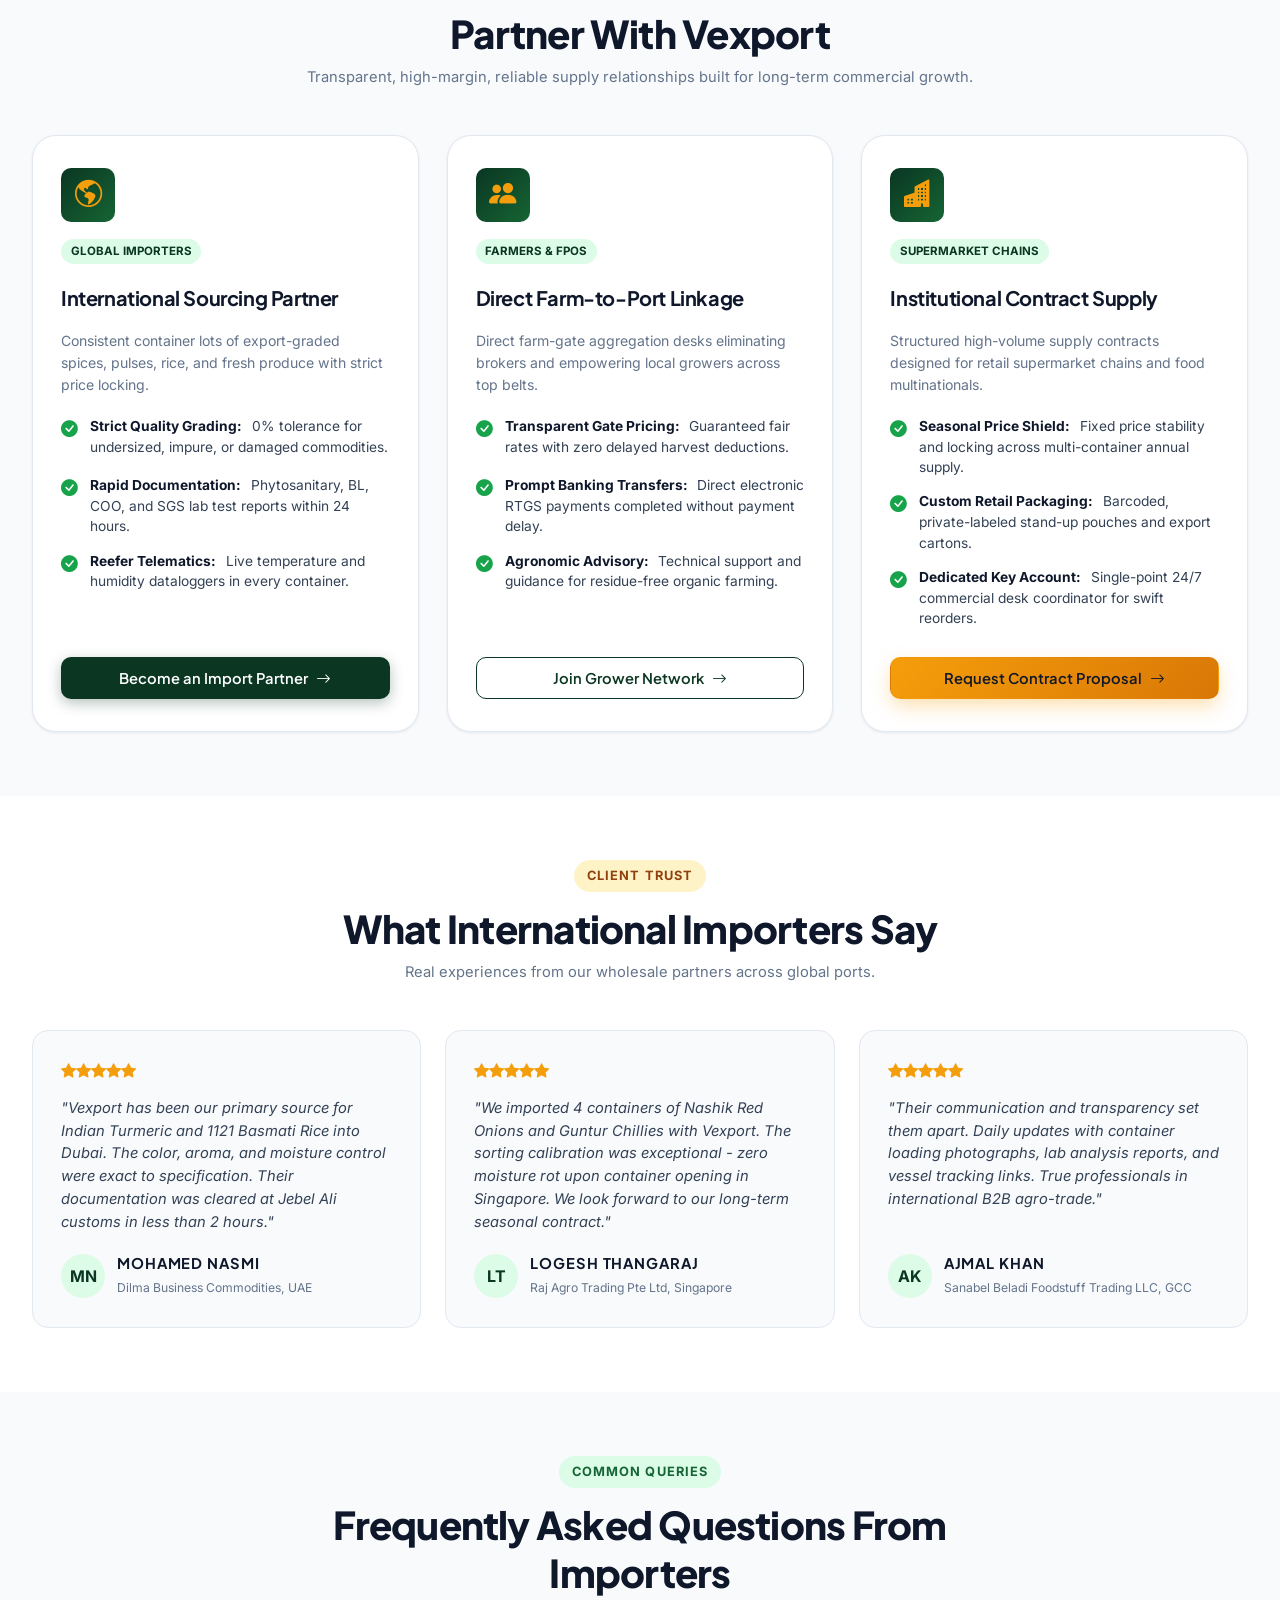
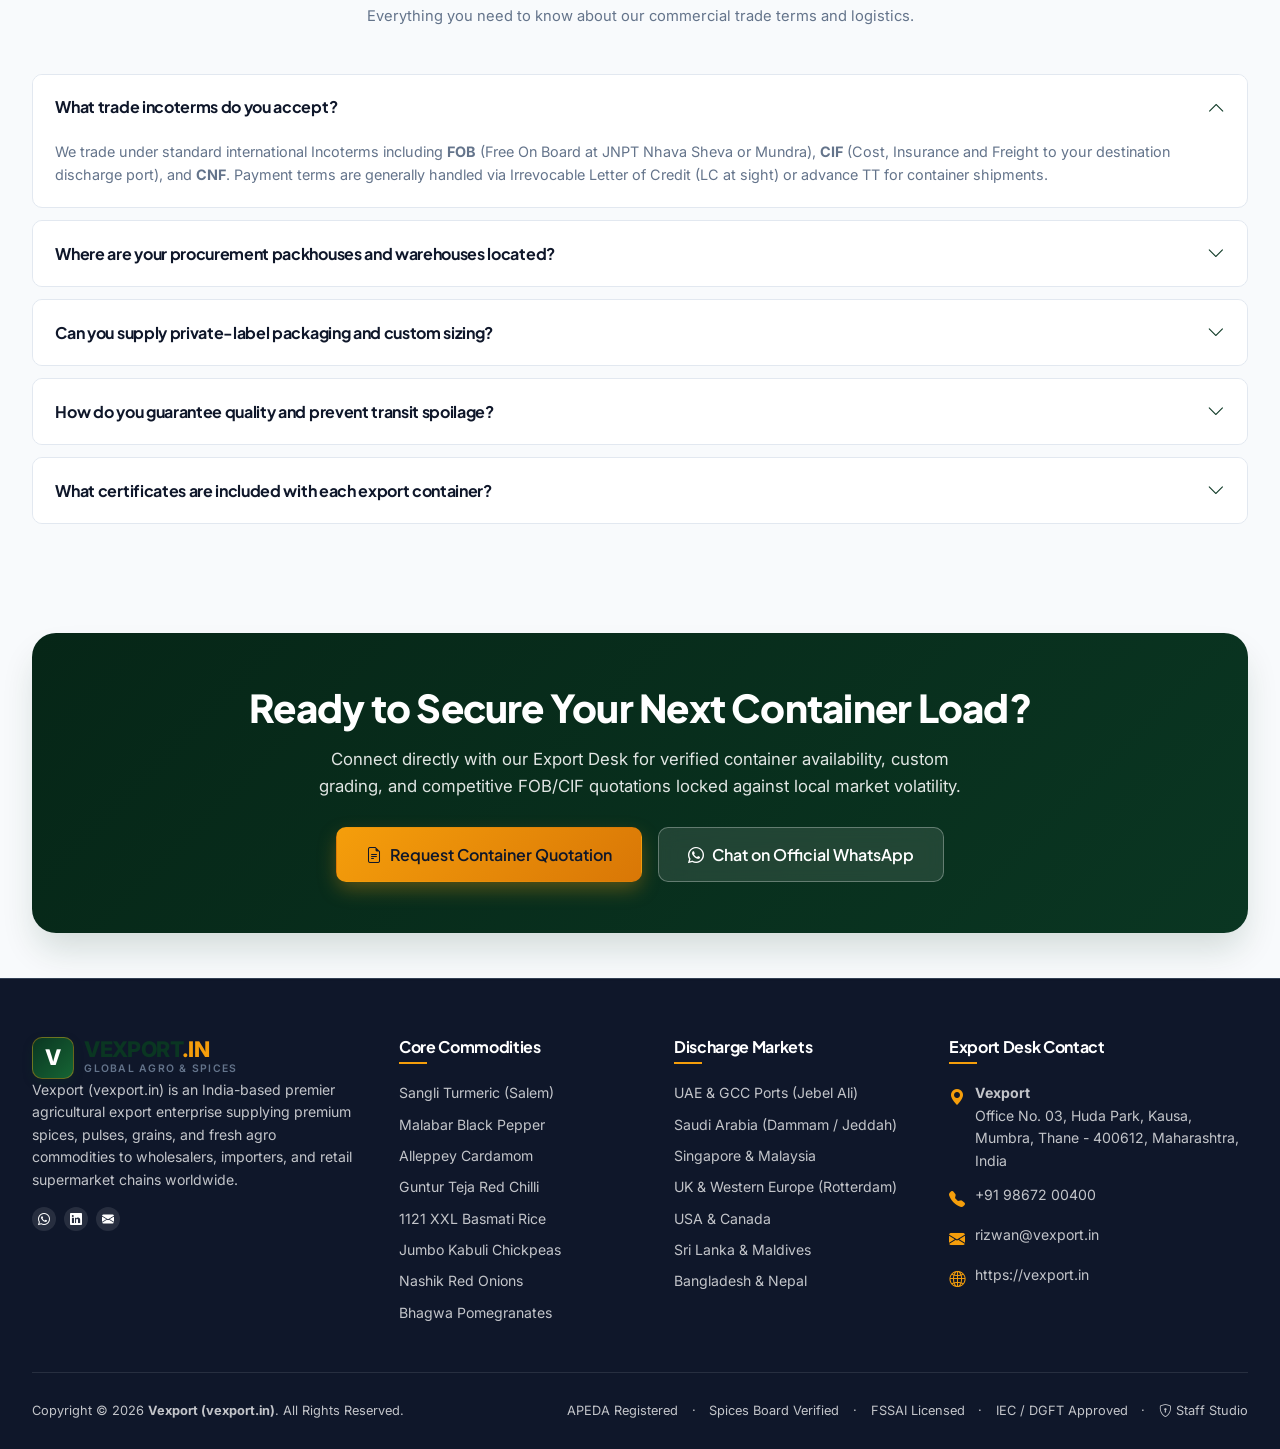
==== commit 7883dc53: "Update official phone and WhatsApp number to +91 98672 00400" ====
--- a/index.html
+++ b/index.html
@@ -98,7 +98,7 @@
 
           <i class="bi bi-telephone"></i>
 
-          <a href="tel:+918007003698">+91 80070 03698</a>
+          <a href="tel:+919867200400">+91 98672 00400</a>
 
         </div>
 
@@ -116,7 +116,7 @@
 
         <div class="topbar-socials">
 
-          <a href="https://wa.me/918007003698" target="_blank" aria-label="WhatsApp"><i class="bi bi-whatsapp"></i></a>
+          <a href="https://wa.me/919867200400" target="_blank" aria-label="WhatsApp"><i class="bi bi-whatsapp"></i></a>
 
           <a href="https://linkedin.com" target="_blank" aria-label="LinkedIn"><i class="bi bi-linkedin"></i></a>
 
@@ -3142,7 +3142,7 @@
 
           </button>
 
-          <a href="https://wa.me/918007003698?text=Hello%20Vexport,%20I%20want%20to%20discuss%20an%20export%20requirement%20from%20vexport.in" target="_blank" class="btn btn-outline-white btn-lg">
+          <a href="https://wa.me/919867200400?text=Hello%20Vexport,%20I%20want%20to%20discuss%20an%20export%20requirement%20from%20vexport.in" target="_blank" class="btn btn-outline-white btn-lg">
 
             <i class="bi bi-whatsapp"></i>
 
@@ -3198,7 +3198,7 @@
 
           <div class="topbar-socials">
 
-            <a href="https://wa.me/918007003698" target="_blank" aria-label="WhatsApp"><i class="bi bi-whatsapp"></i></a>
+            <a href="https://wa.me/919867200400" target="_blank" aria-label="WhatsApp"><i class="bi bi-whatsapp"></i></a>
 
             <a href="https://linkedin.com" target="_blank" aria-label="LinkedIn"><i class="bi bi-linkedin"></i></a>
 
@@ -3294,7 +3294,7 @@
 
               <i class="bi bi-telephone-fill"></i>
 
-              <div><a href="tel:+918007003698" class="text-white">+91 80070 03698</a></div>
+              <div><a href="tel:+919867200400" class="text-white">+91 98672 00400</a></div>
 
             </li>
 
